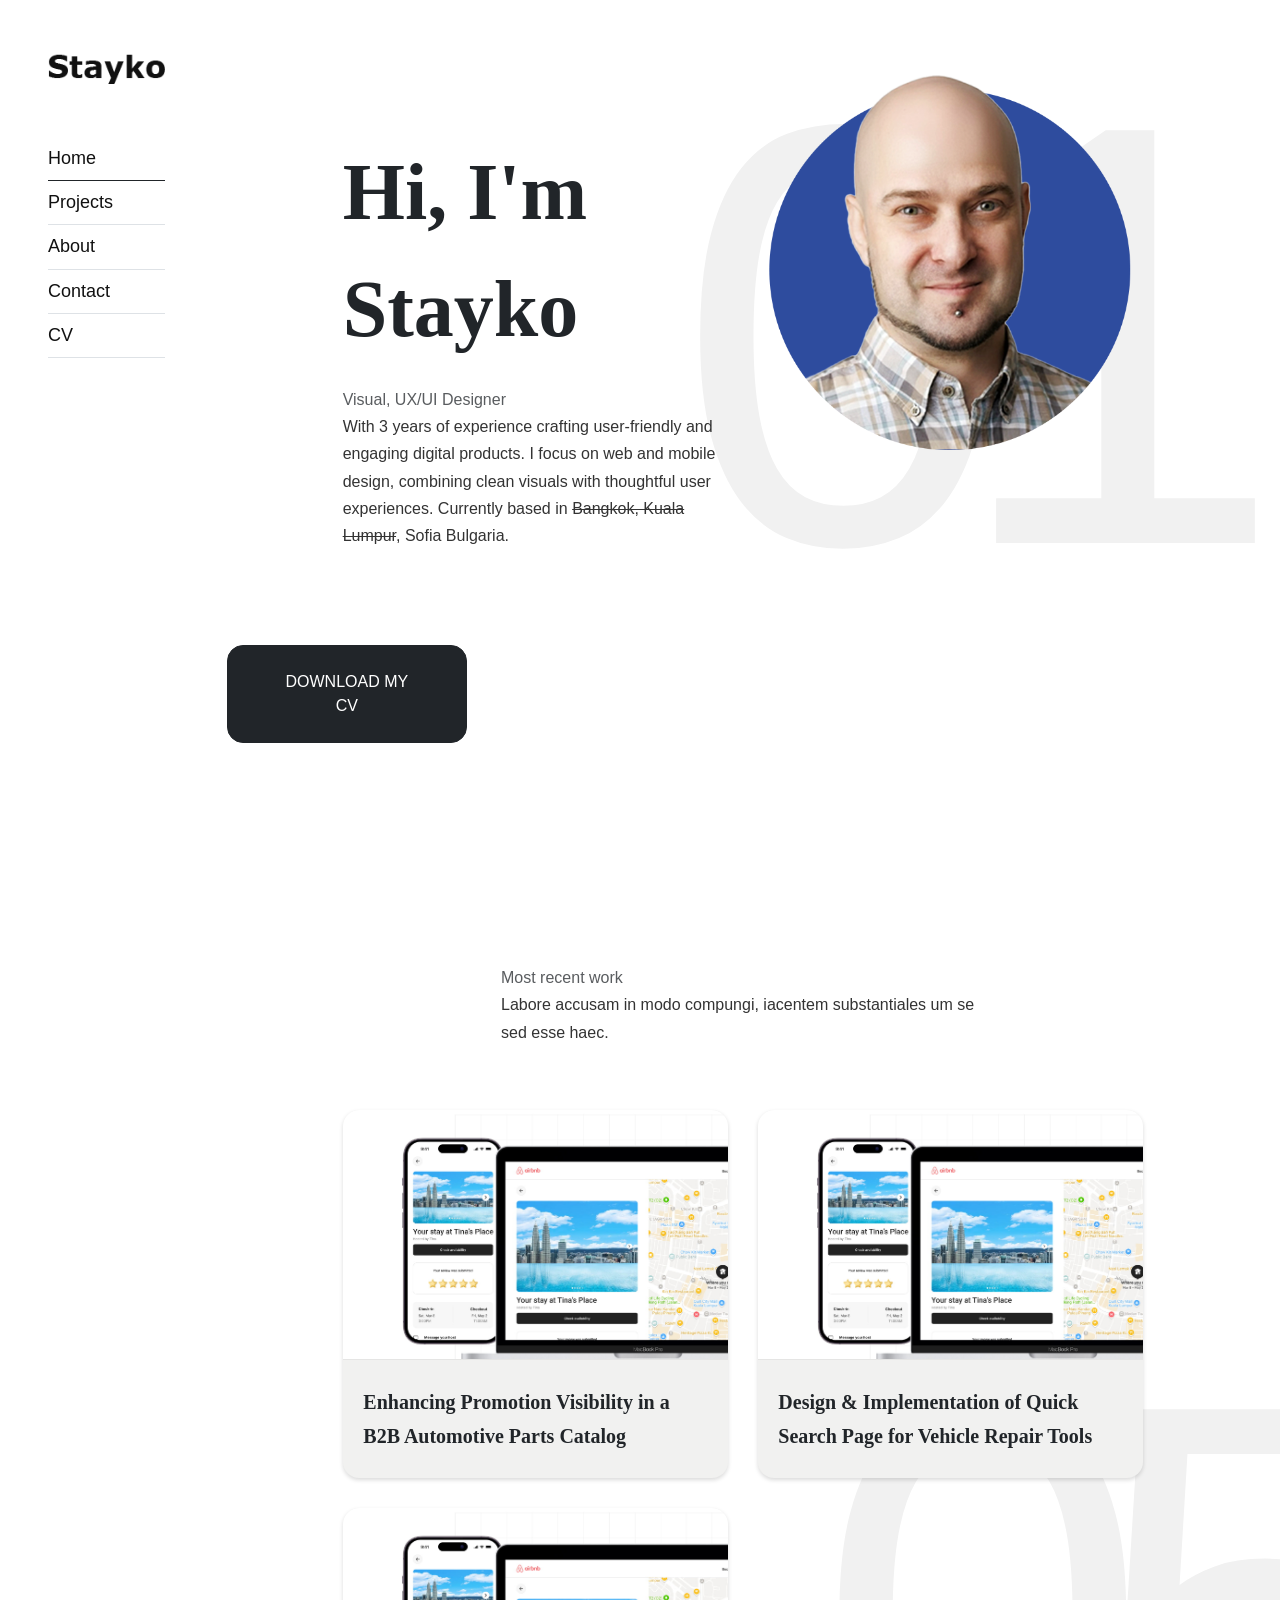
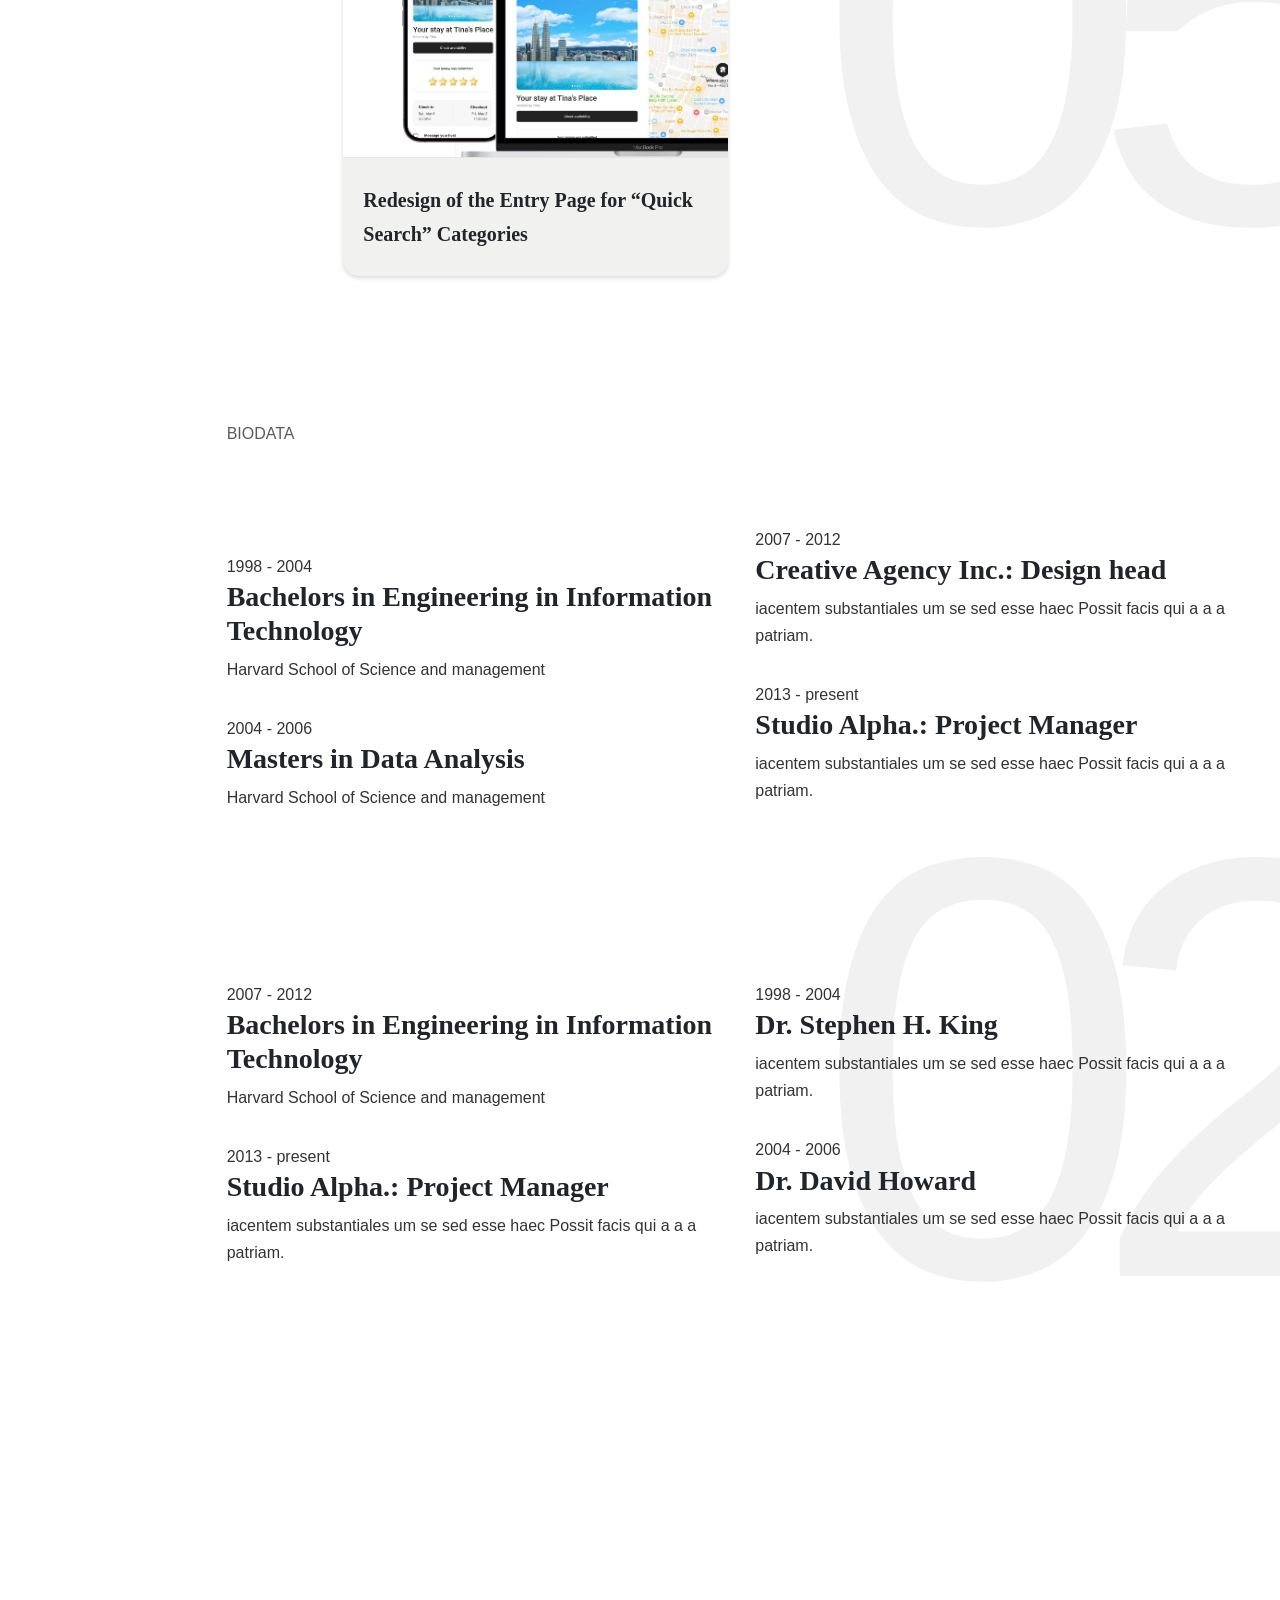
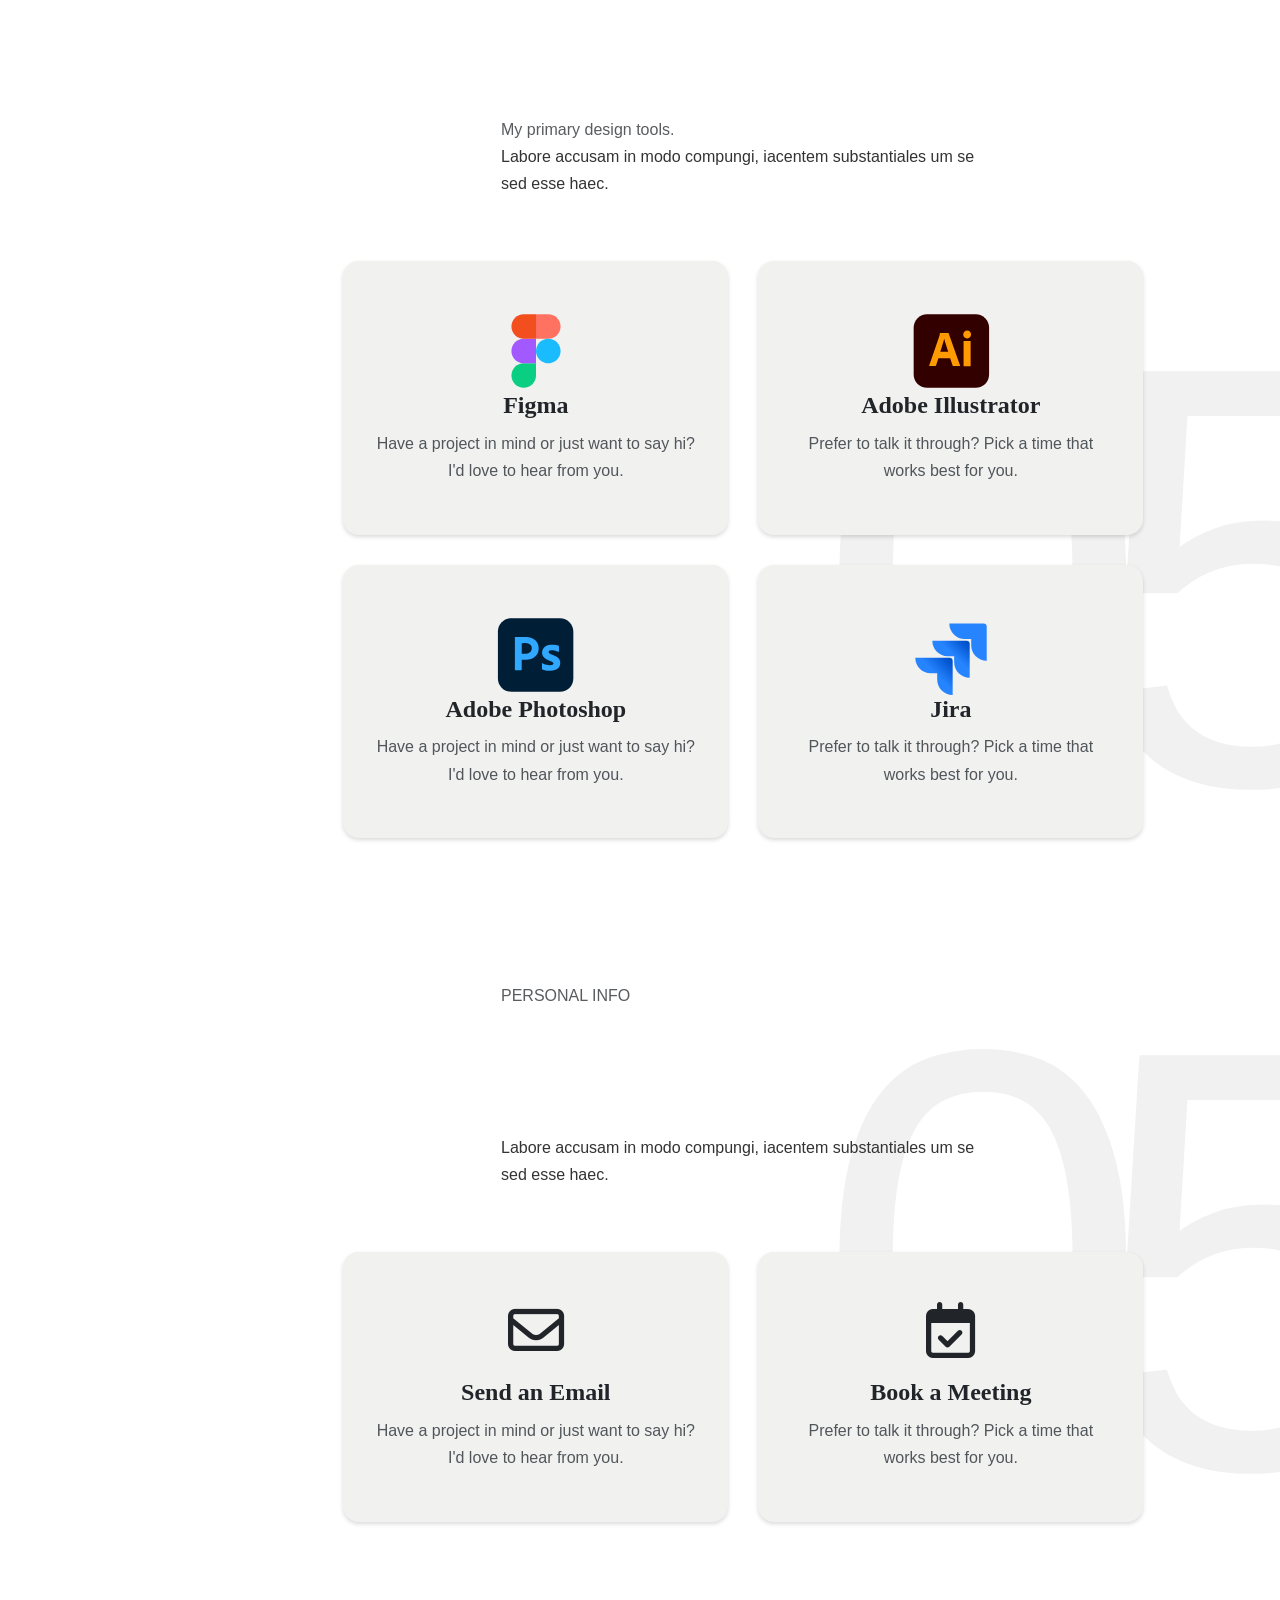
==== index.html @ 6a83f021 "Add files via upload" ====
<!DOCTYPE html>
<html lang="en"><plasmo-csui id="plasmo-inspector"><template shadowrootmode="open"><style>@import "https://fonts.googleapis.com/css2?family=Inter:wght@300;400;500&display=swap";@import "https://fonts.googleapis.com/css2?family=Roboto:wght@300;400;500&display=swap";@import "https://fonts.googleapis.com/css2?family=Inter:wght@100..900&family=Roboto+Mono:ital,wght@0,100..700;1,100..700&display=swap";*,:before,:after,::backdrop{--tw-border-spacing-x:0;--tw-border-spacing-y:0;--tw-translate-x:0;--tw-translate-y:0;--tw-rotate:0;--tw-skew-x:0;--tw-skew-y:0;--tw-scale-x:1;--tw-scale-y:1;--tw-pan-x: ;--tw-pan-y: ;--tw-pinch-zoom: ;--tw-scroll-snap-strictness:proximity;--tw-gradient-from-position: ;--tw-gradient-via-position: ;--tw-gradient-to-position: ;--tw-ordinal: ;--tw-slashed-zero: ;--tw-numeric-figure: ;--tw-numeric-spacing: ;--tw-numeric-fraction: ;--tw-ring-inset: ;--tw-ring-offset-width:0px;--tw-ring-offset-color:#fff;--tw-ring-color:#3b82f680;--tw-ring-offset-shadow:0 0 #0000;--tw-ring-shadow:0 0 #0000;--tw-shadow:0 0 #0000;--tw-shadow-colored:0 0 #0000;--tw-blur: ;--tw-brightness: ;--tw-contrast: ;--tw-grayscale: ;--tw-hue-rotate: ;--tw-invert: ;--tw-saturate: ;--tw-sepia: ;--tw-drop-shadow: ;--tw-backdrop-blur: ;--tw-backdrop-brightness: ;--tw-backdrop-contrast: ;--tw-backdrop-grayscale: ;--tw-backdrop-hue-rotate: ;--tw-backdrop-invert: ;--tw-backdrop-opacity: ;--tw-backdrop-saturate: ;--tw-backdrop-sepia: ;--tw-contain-size: ;--tw-contain-layout: ;--tw-contain-paint: ;--tw-contain-style: }*,:before,:after{box-sizing:border-box;border:0 solid #e5e7eb}:before,:after{--tw-content:""}html,:host{-webkit-text-size-adjust:100%;tab-size:4;font-feature-settings:normal;font-variation-settings:normal;-webkit-tap-highlight-color:transparent;font-family:ui-sans-serif,system-ui,sans-serif,Apple Color Emoji,Segoe UI Emoji,Segoe UI Symbol,Noto Color Emoji;line-height:1.5}body{line-height:inherit;margin:0}hr{height:0;color:inherit;border-top-width:1px}abbr:where([title]){text-decoration:underline dotted}h1,h2,h3,h4,h5,h6{font-size:inherit;font-weight:inherit}a{color:inherit;text-decoration:inherit}b,strong{font-weight:bolder}code,kbd,samp,pre{font-feature-settings:normal;font-variation-settings:normal;font-family:ui-monospace,SFMono-Regular,Menlo,Monaco,Consolas,Liberation Mono,Courier New,monospace;font-size:1em}small{font-size:80%}sub,sup{vertical-align:baseline;font-size:75%;line-height:0;position:relative}sub{bottom:-.25em}sup{top:-.5em}table{text-indent:0;border-color:inherit;border-collapse:collapse}button,input,optgroup,select,textarea{font-feature-settings:inherit;font-variation-settings:inherit;font-family:inherit;font-size:100%;font-weight:inherit;line-height:inherit;letter-spacing:inherit;color:inherit;margin:0;padding:0}button,select{text-transform:none}button,input:where([type=button]),input:where([type=reset]),input:where([type=submit]){-webkit-appearance:button;background-color:#0000;background-image:none}:-moz-focusring{outline:auto}:-moz-ui-invalid{box-shadow:none}progress{vertical-align:baseline}::-webkit-inner-spin-button{height:auto}::-webkit-outer-spin-button{height:auto}[type=search]{-webkit-appearance:textfield;outline-offset:-2px}::-webkit-search-decoration{-webkit-appearance:none}::-webkit-file-upload-button{-webkit-appearance:button;font:inherit}summary{display:list-item}blockquote,dl,dd,h1,h2,h3,h4,h5,h6,hr,figure,p,pre{margin:0}fieldset{margin:0;padding:0}legend{padding:0}ol,ul,menu{margin:0;padding:0;list-style:none}dialog{padding:0}textarea{resize:vertical}input::-moz-placeholder{opacity:1;color:#9ca3af}textarea::-moz-placeholder{opacity:1;color:#9ca3af}input::placeholder,textarea::placeholder{opacity:1;color:#9ca3af}button,[role=button]{cursor:pointer}:disabled{cursor:default}img,svg,video,canvas,audio,iframe,embed,object{vertical-align:middle;display:block}img,video{max-width:100%;height:auto}[hidden]:where(:not([hidden=until-found])){display:none}.\!container{width:100%!important}.container{width:100%}@media (width>=640px){.\!container{max-width:640px!important}.container{max-width:640px}}@media (width>=768px){.\!container{max-width:768px!important}.container{max-width:768px}}@media (width>=1024px){.\!container{max-width:1024px!important}.container{max-width:1024px}}@media (width>=1280px){.\!container{max-width:1280px!important}.container{max-width:1280px}}@media (width>=1536px){.\!container{max-width:1536px!important}.container{max-width:1536px}}.sr-only{clip:rect(0,0,0,0);white-space:nowrap;border-width:0;width:1px;height:1px;margin:-1px;padding:0;position:absolute;overflow:hidden}.pointer-events-none{pointer-events:none}.visible{visibility:visible}.collapse{visibility:collapse}.static{position:static}.fixed{position:fixed}.absolute{position:absolute}.relative{position:relative}.inset-0{inset:0}.-left-5{left:-1.25rem}.-right-3{right:-.75rem}.-top-16{top:-4rem}.-top-5{top:-1.25rem}.-top-6{top:-1.5rem}.-top-8{top:-2rem}.-top-9{top:-2.25rem}.bottom-0{bottom:0}.left-0{left:0}.left-1\/2{left:50%}.left-12{left:3rem}.left-\[32px\]{left:32px}.right-0{right:0}.right-4{right:1rem}.right-\[15px\]{right:15px}.right-\[21px\]{right:21px}.right-\[39px\]{right:39px}.top-0{top:0}.top-0\.5{top:.125rem}.top-4{top:1rem}.top-40{top:10rem}.top-8{top:2rem}.top-\[120px\]{top:120px}.top-\[127px\]{top:127px}.top-\[13px\]{top:13px}.top-\[23px\]{top:23px}.top-\[250px\]{top:250px}.top-\[47px\]{top:47px}.top-auto{top:auto}.z-0{z-index:0}.z-10{z-index:10}.z-20{z-index:20}.z-50{z-index:50}.z-\[1000\]{z-index:1000}.z-\[999999\]{z-index:999999}.col-span-2{grid-column:span 2/span 2}.m-0{margin:0}.m-1{margin:.25rem}.m-2{margin:.5rem}.m-3{margin:.75rem}.m-4{margin:1rem}.m-auto{margin:auto}.-mx-4{margin-left:-1rem;margin-right:-1rem}.mx-0{margin-left:0;margin-right:0}.mx-4{margin-left:1rem;margin-right:1rem}.mx-auto{margin-left:auto;margin-right:auto}.my-0{margin-top:0;margin-bottom:0}.my-1{margin-top:.25rem;margin-bottom:.25rem}.my-10{margin-top:2.5rem;margin-bottom:2.5rem}.my-12{margin-top:3rem;margin-bottom:3rem}.my-16{margin-top:4rem;margin-bottom:4rem}.my-2{margin-top:.5rem;margin-bottom:.5rem}.my-2\.5{margin-top:.625rem;margin-bottom:.625rem}.my-3{margin-top:.75rem;margin-bottom:.75rem}.my-4{margin-top:1rem;margin-bottom:1rem}.my-5{margin-top:1.25rem;margin-bottom:1.25rem}.my-6{margin-top:1.5rem;margin-bottom:1.5rem}.my-8{margin-top:2rem;margin-bottom:2rem}.-mb-2{margin-bottom:-.5rem}.mb-0{margin-bottom:0}.mb-1{margin-bottom:.25rem}.mb-10{margin-bottom:2.5rem}.mb-12{margin-bottom:3rem}.mb-16{margin-bottom:4rem}.mb-2{margin-bottom:.5rem}.mb-3{margin-bottom:.75rem}.mb-4{margin-bottom:1rem}.mb-5{margin-bottom:1.25rem}.mb-6{margin-bottom:1.5rem}.mb-8{margin-bottom:2rem}.ml-1{margin-left:.25rem}.ml-2{margin-left:.5rem}.ml-3{margin-left:.75rem}.ml-4{margin-left:1rem}.ml-5{margin-left:1.25rem}.ml-\[-1rem\]{margin-left:-1rem}.ml-auto{margin-left:auto}.mr-0{margin-right:0}.mr-1{margin-right:.25rem}.mr-2{margin-right:.5rem}.mr-3{margin-right:.75rem}.mr-4{margin-right:1rem}.mr-\[-1rem\]{margin-right:-1rem}.ms-3{margin-inline-start:.75rem}.mt-0{margin-top:0}.mt-1{margin-top:.25rem}.mt-10{margin-top:2.5rem}.mt-12{margin-top:3rem}.mt-16{margin-top:4rem}.mt-2{margin-top:.5rem}.mt-3{margin-top:.75rem}.mt-4{margin-top:1rem}.mt-5{margin-top:1.25rem}.mt-6{margin-top:1.5rem}.mt-8{margin-top:2rem}.mt-\[-1rem\]{margin-top:-1rem}.block{display:block}.inline-block{display:inline-block}.inline{display:inline}.flex{display:flex}.inline-flex{display:inline-flex}.grid{display:grid}.contents{display:contents}.hidden{display:none}.aspect-square{aspect-ratio:1}.h-10{height:2.5rem}.h-14{height:3.5rem}.h-16{height:4rem}.h-2{height:.5rem}.h-3{height:.75rem}.h-4{height:1rem}.h-5{height:1.25rem}.h-6{height:1.5rem}.h-8{height:2rem}.h-9{height:2.25rem}.h-\[140px\]{height:140px}.h-\[14px\]{height:14px}.h-\[152px\]{height:152px}.h-\[1px\]{height:1px}.h-\[24px\]{height:24px}.h-\[251px\]{height:251px}.h-\[252px\]{height:252px}.h-\[280px\]{height:280px}.h-\[32px\]{height:32px}.h-\[360px\]{height:360px}.h-\[36px\]{height:36px}.h-\[643px\]{height:643px}.h-\[650px\]{height:650px}.h-\[6px\]{height:6px}.h-\[80\%\]{height:80%}.h-\[88px\]{height:88px}.h-auto{height:auto}.h-full{height:100%}.h-screen{height:100vh}.max-h-\[400px\]{max-height:400px}.max-h-\[594px\]{max-height:594px}.max-h-\[643px\]{max-height:643px}.max-h-\[644px\]{max-height:644px}.max-h-\[648px\]{max-height:648px}.max-h-\[794px\]{max-height:794px}.max-h-\[80vh\]{max-height:80vh}.max-h-\[813px\]{max-height:813px}.max-h-fit{max-height:fit-content}.max-h-full{max-height:100%}.min-h-0{min-height:0}.min-h-\[50px\]{min-height:50px}.w-1\/2{width:50%}.w-10{width:2.5rem}.w-11\/12{width:91.6667%}.w-12{width:3rem}.w-14{width:3.5rem}.w-16{width:4rem}.w-3{width:.75rem}.w-4{width:1rem}.w-5{width:1.25rem}.w-6{width:1.5rem}.w-8{width:2rem}.w-\[106px\]{width:106px}.w-\[108px\]{width:108px}.w-\[116px\]{width:116px}.w-\[120px\]{width:120px}.w-\[130px\]{width:130px}.w-\[140px\]{width:140px}.w-\[147px\]{width:147px}.w-\[167px\]{width:167px}.w-\[168px\]{width:168px}.w-\[177px\]{width:177px}.w-\[180px\]{width:180px}.w-\[195px\]{width:195px}.w-\[222px\]{width:222px}.w-\[296px\]{width:296px}.w-\[30px\]{width:30px}.w-\[328px\]{width:328px}.w-\[360px\]{width:360px}.w-\[48\%\]{width:48%}.w-\[50\%\]{width:50%}.w-\[60px\]{width:60px}.w-\[6px\]{width:6px}.w-\[78px\]{width:78px}.w-\[90\%\]{width:90%}.w-\[97px\]{width:97px}.w-\[98px\]{width:98px}.w-\[calc\(100\%-19px\)\]{width:calc(100% - 19px)}.w-auto{width:auto}.w-fit{width:fit-content}.w-full{width:100%}.w-min{width:min-content}.min-w-48{min-width:12rem}.min-w-5{min-width:1.25rem}.min-w-\[138px\]{min-width:138px}.min-w-\[160px\]{min-width:160px}.max-w-\[150px\]{max-width:150px}.max-w-\[220px\]{max-width:220px}.max-w-\[290px\]{max-width:290px}.max-w-\[450px\]{max-width:450px}.max-w-\[500px\]{max-width:500px}.max-w-lg{max-width:32rem}.max-w-md{max-width:28rem}.max-w-xl{max-width:36rem}.flex-1{flex:1}.flex-shrink-0,.shrink-0{flex-shrink:0}.flex-grow{flex-grow:1}.-translate-x-1\/2{--tw-translate-x:-50%;transform:translate(var(--tw-translate-x),var(--tw-translate-y))rotate(var(--tw-rotate))skewX(var(--tw-skew-x))skewY(var(--tw-skew-y))scaleX(var(--tw-scale-x))scaleY(var(--tw-scale-y))}.-translate-y-16{--tw-translate-y:-4rem;transform:translate(var(--tw-translate-x),var(--tw-translate-y))rotate(var(--tw-rotate))skewX(var(--tw-skew-x))skewY(var(--tw-skew-y))scaleX(var(--tw-scale-x))scaleY(var(--tw-scale-y))}.-translate-y-2{--tw-translate-y:-.5rem;transform:translate(var(--tw-translate-x),var(--tw-translate-y))rotate(var(--tw-rotate))skewX(var(--tw-skew-x))skewY(var(--tw-skew-y))scaleX(var(--tw-scale-x))scaleY(var(--tw-scale-y))}.-translate-y-6{--tw-translate-y:-1.5rem;transform:translate(var(--tw-translate-x),var(--tw-translate-y))rotate(var(--tw-rotate))skewX(var(--tw-skew-x))skewY(var(--tw-skew-y))scaleX(var(--tw-scale-x))scaleY(var(--tw-scale-y))}.translate-x-0{--tw-translate-x:0px;transform:translate(var(--tw-translate-x),var(--tw-translate-y))rotate(var(--tw-rotate))skewX(var(--tw-skew-x))skewY(var(--tw-skew-y))scaleX(var(--tw-scale-x))scaleY(var(--tw-scale-y))}.translate-x-0\.5{--tw-translate-x:.125rem;transform:translate(var(--tw-translate-x),var(--tw-translate-y))rotate(var(--tw-rotate))skewX(var(--tw-skew-x))skewY(var(--tw-skew-y))scaleX(var(--tw-scale-x))scaleY(var(--tw-scale-y))}.translate-x-3{--tw-translate-x:.75rem;transform:translate(var(--tw-translate-x),var(--tw-translate-y))rotate(var(--tw-rotate))skewX(var(--tw-skew-x))skewY(var(--tw-skew-y))scaleX(var(--tw-scale-x))scaleY(var(--tw-scale-y))}.translate-x-8{--tw-translate-x:2rem;transform:translate(var(--tw-translate-x),var(--tw-translate-y))rotate(var(--tw-rotate))skewX(var(--tw-skew-x))skewY(var(--tw-skew-y))scaleX(var(--tw-scale-x))scaleY(var(--tw-scale-y))}.translate-x-\[0\.6rem\]{--tw-translate-x:.6rem;transform:translate(var(--tw-translate-x),var(--tw-translate-y))rotate(var(--tw-rotate))skewX(var(--tw-skew-x))skewY(var(--tw-skew-y))scaleX(var(--tw-scale-x))scaleY(var(--tw-scale-y))}.translate-y-2{--tw-translate-y:.5rem;transform:translate(var(--tw-translate-x),var(--tw-translate-y))rotate(var(--tw-rotate))skewX(var(--tw-skew-x))skewY(var(--tw-skew-y))scaleX(var(--tw-scale-x))scaleY(var(--tw-scale-y))}.translate-y-\[23px\]{--tw-translate-y:23px;transform:translate(var(--tw-translate-x),var(--tw-translate-y))rotate(var(--tw-rotate))skewX(var(--tw-skew-x))skewY(var(--tw-skew-y))scaleX(var(--tw-scale-x))scaleY(var(--tw-scale-y))}.rotate-180{--tw-rotate:180deg;transform:translate(var(--tw-translate-x),var(--tw-translate-y))rotate(var(--tw-rotate))skewX(var(--tw-skew-x))skewY(var(--tw-skew-y))scaleX(var(--tw-scale-x))scaleY(var(--tw-scale-y))}.scale-100{--tw-scale-x:1;--tw-scale-y:1;transform:translate(var(--tw-translate-x),var(--tw-translate-y))rotate(var(--tw-rotate))skewX(var(--tw-skew-x))skewY(var(--tw-skew-y))scaleX(var(--tw-scale-x))scaleY(var(--tw-scale-y))}.scale-95{--tw-scale-x:.95;--tw-scale-y:.95;transform:translate(var(--tw-translate-x),var(--tw-translate-y))rotate(var(--tw-rotate))skewX(var(--tw-skew-x))skewY(var(--tw-skew-y))scaleX(var(--tw-scale-x))scaleY(var(--tw-scale-y))}.transform{transform:translate(var(--tw-translate-x),var(--tw-translate-y))rotate(var(--tw-rotate))skewX(var(--tw-skew-x))skewY(var(--tw-skew-y))scaleX(var(--tw-scale-x))scaleY(var(--tw-scale-y))}@keyframes pulse{50%{opacity:.5}}.animate-pulse-slow{animation:3s cubic-bezier(.4,0,.6,1) infinite pulse}.cursor-default{cursor:default}.cursor-grab{cursor:grab}.cursor-grabbing{cursor:grabbing}.cursor-not-allowed{cursor:not-allowed}.cursor-pointer{cursor:pointer}.select-none{user-select:none}.resize{resize:both}.list-none{list-style-type:none}.grid-cols-3{grid-template-columns:repeat(3,minmax(0,1fr))}.flex-row{flex-direction:row}.flex-col{flex-direction:column}.flex-wrap{flex-wrap:wrap}.flex-nowrap{flex-wrap:nowrap}.items-start{align-items:flex-start}.items-end{align-items:flex-end}.items-center{align-items:center}.items-baseline{align-items:baseline}.justify-start{justify-content:flex-start}.justify-end{justify-content:flex-end}.justify-center{justify-content:center}.justify-between{justify-content:space-between}.justify-around{justify-content:space-around}.gap-0{gap:0}.gap-1{gap:.25rem}.gap-2{gap:.5rem}.gap-3{gap:.75rem}.gap-4{gap:1rem}.gap-\[10px\]{gap:10px}.gap-x-1{-moz-column-gap:.25rem;column-gap:.25rem}.gap-x-2{-moz-column-gap:.5rem;column-gap:.5rem}.gap-x-3{-moz-column-gap:.75rem;column-gap:.75rem}.gap-y-2{row-gap:.5rem}.gap-y-3{row-gap:.75rem}.gap-y-4{row-gap:1rem}.gap-y-5{row-gap:1.25rem}.space-x-1>:not([hidden])~:not([hidden]){--tw-space-x-reverse:0;margin-right:calc(.25rem*var(--tw-space-x-reverse));margin-left:calc(.25rem*calc(1 - var(--tw-space-x-reverse)))}.space-y-1>:not([hidden])~:not([hidden]){--tw-space-y-reverse:0;margin-top:calc(.25rem*calc(1 - var(--tw-space-y-reverse)));margin-bottom:calc(.25rem*var(--tw-space-y-reverse))}.space-y-2>:not([hidden])~:not([hidden]){--tw-space-y-reverse:0;margin-top:calc(.5rem*calc(1 - var(--tw-space-y-reverse)));margin-bottom:calc(.5rem*var(--tw-space-y-reverse))}.space-y-3>:not([hidden])~:not([hidden]){--tw-space-y-reverse:0;margin-top:calc(.75rem*calc(1 - var(--tw-space-y-reverse)));margin-bottom:calc(.75rem*var(--tw-space-y-reverse))}.space-y-4>:not([hidden])~:not([hidden]){--tw-space-y-reverse:0;margin-top:calc(1rem*calc(1 - var(--tw-space-y-reverse)));margin-bottom:calc(1rem*var(--tw-space-y-reverse))}.divide-y>:not([hidden])~:not([hidden]){--tw-divide-y-reverse:0;border-top-width:calc(1px*calc(1 - var(--tw-divide-y-reverse)));border-bottom-width:calc(1px*var(--tw-divide-y-reverse))}.divide-gray-100>:not([hidden])~:not([hidden]){--tw-divide-opacity:1;border-color:rgb(243 244 246/var(--tw-divide-opacity,1))}.overflow-auto{overflow:auto}.overflow-hidden{overflow:hidden}.overflow-visible{overflow:visible}.overflow-x-auto{overflow-x:auto}.overflow-y-auto{overflow-y:auto}.overflow-x-hidden{overflow-x:hidden}.overflow-x-scroll{overflow-x:scroll}.overflow-y-scroll{overflow-y:scroll}.truncate{text-overflow:ellipsis;white-space:nowrap;overflow:hidden}.whitespace-normal{white-space:normal}.whitespace-nowrap{white-space:nowrap}.whitespace-pre-line{white-space:pre-line}.whitespace-pre-wrap{white-space:pre-wrap}.break-words{overflow-wrap:break-word}.rounded{border-radius:.25rem}.rounded-\[3px\]{border-radius:3px}.rounded-\[4px\]{border-radius:4px}.rounded-full{border-radius:9999px}.rounded-lg{border-radius:.5rem}.rounded-md{border-radius:.375rem}.rounded-sm{border-radius:.125rem}.rounded-xl{border-radius:.75rem}.rounded-b-lg{border-bottom-right-radius:.5rem;border-bottom-left-radius:.5rem}.rounded-b-xl{border-bottom-right-radius:.75rem;border-bottom-left-radius:.75rem}.rounded-t-lg{border-top-left-radius:.5rem;border-top-right-radius:.5rem}.rounded-t-xl{border-top-left-radius:.75rem;border-top-right-radius:.75rem}.border{border-width:1px}.border-y{border-top-width:1px;border-bottom-width:1px}.border-b{border-bottom-width:1px}.border-t{border-top-width:1px}.border-dashed{border-style:dashed}.border-none{border-style:none}.border-black\/10{border-color:#0000001a}.border-black\/15{border-color:#00000026}.border-black\/20{border-color:#0003}.border-black\/25{border-color:#00000040}.border-black\/8{border-color:#00000014}.border-black\/\[0\.16\]{border-color:#00000029}.border-gray-200{--tw-border-opacity:1;border-color:rgb(229 231 235/var(--tw-border-opacity,1))}.border-gray-300{--tw-border-opacity:1;border-color:rgb(209 213 219/var(--tw-border-opacity,1))}.border-gray-700{--tw-border-opacity:1;border-color:rgb(55 65 81/var(--tw-border-opacity,1))}.border-peeper-purple{--tw-border-opacity:1;border-color:rgb(93 45 230/var(--tw-border-opacity,1))}.border-red-200{--tw-border-opacity:1;border-color:rgb(254 202 202/var(--tw-border-opacity,1))}.border-surface-gray{--tw-border-opacity:1;border-color:rgb(245 245 245/var(--tw-border-opacity,1))}.border-white{--tw-border-opacity:1;border-color:rgb(255 255 255/var(--tw-border-opacity,1))}.border-white\/10{border-color:#ffffff1a}.border-white\/15{border-color:#ffffff26}.border-white\/20{border-color:#fff3}.border-white\/25{border-color:#ffffff40}.border-white\/8{border-color:#ffffff14}.border-t-gray-200{--tw-border-opacity:1;border-top-color:rgb(229 231 235/var(--tw-border-opacity,1))}.border-t-white\/15{border-top-color:#ffffff26}.bg-\[\#05381A\]{--tw-bg-opacity:1;background-color:rgb(5 56 26/var(--tw-bg-opacity,1))}.bg-\[\#580808\]{--tw-bg-opacity:1;background-color:rgb(88 8 8/var(--tw-bg-opacity,1))}.bg-\[\#C5F1D8\]{--tw-bg-opacity:1;background-color:rgb(197 241 216/var(--tw-bg-opacity,1))}.bg-\[\#C7C7C7\]{--tw-bg-opacity:1;background-color:rgb(199 199 199/var(--tw-bg-opacity,1))}.bg-\[\#EBEBEB\]{--tw-bg-opacity:1;background-color:rgb(235 235 235/var(--tw-bg-opacity,1))}.bg-\[\#FCDEDE\]{--tw-bg-opacity:1;background-color:rgb(252 222 222/var(--tw-bg-opacity,1))}.bg-active-tab{background-color:#5d2de614}.bg-active-tab-hover{background-color:#5d2de629}.bg-black{--tw-bg-opacity:1;background-color:rgb(0 0 0/var(--tw-bg-opacity,1))}.bg-black\/10{background-color:#0000001a}.bg-black\/25{background-color:#00000040}.bg-black\/30{background-color:#0000004d}.bg-black\/40{background-color:#0006}.bg-black\/5{background-color:#0000000d}.bg-black\/60{background-color:#0009}.bg-black\/8{background-color:#00000014}.bg-blue-500{--tw-bg-opacity:1;background-color:rgb(59 130 246/var(--tw-bg-opacity,1))}.bg-gray-100{--tw-bg-opacity:1;background-color:rgb(243 244 246/var(--tw-bg-opacity,1))}.bg-gray-200{--tw-bg-opacity:1;background-color:rgb(229 231 235/var(--tw-bg-opacity,1))}.bg-gray-300{--tw-bg-opacity:1;background-color:rgb(209 213 219/var(--tw-bg-opacity,1))}.bg-peeper-dark-gray{--tw-bg-opacity:1;background-color:rgb(38 38 38/var(--tw-bg-opacity,1))}.bg-peeper-dark-pink\/15{background-color:#fb3aa226}.bg-peeper-dark-pink\/25{background-color:#fb3aa240}.bg-peeper-gray{--tw-bg-opacity:1;background-color:rgb(102 102 102/var(--tw-bg-opacity,1))}.bg-peeper-green{--tw-bg-opacity:1;background-color:rgb(5 56 26/var(--tw-bg-opacity,1))}.bg-peeper-light-green{--tw-bg-opacity:1;background-color:rgb(211 248 225/var(--tw-bg-opacity,1))}.bg-peeper-pink-accent{--tw-bg-opacity:1;background-color:rgb(255 235 246/var(--tw-bg-opacity,1))}.bg-peeper-purple{--tw-bg-opacity:1;background-color:rgb(93 45 230/var(--tw-bg-opacity,1))}.bg-peeper-purple\/15{background-color:#5d2de626}.bg-peeper-purple\/35{background-color:#5d2de659}.bg-peeper-purple\/50{background-color:#5d2de680}.bg-peeper-purple\/8{background-color:#5d2de614}.bg-peeper-white-hover{--tw-bg-opacity:1;background-color:rgb(245 245 245/var(--tw-bg-opacity,1))}.bg-primary{--tw-bg-opacity:1;background-color:rgb(14 14 14/var(--tw-bg-opacity,1))}.bg-red-50{--tw-bg-opacity:1;background-color:rgb(254 242 242/var(--tw-bg-opacity,1))}.bg-secondary{--tw-bg-opacity:1;background-color:rgb(38 38 38/var(--tw-bg-opacity,1))}.bg-surface-gray{--tw-bg-opacity:1;background-color:rgb(245 245 245/var(--tw-bg-opacity,1))}.bg-transparent{background-color:#0000}.bg-white{--tw-bg-opacity:1;background-color:rgb(255 255 255/var(--tw-bg-opacity,1))}.bg-white\/10{background-color:#ffffff1a}.bg-white\/15{background-color:#ffffff26}.bg-white\/5{background-color:#ffffff0d}.bg-white\/8{background-color:#ffffff14}.bg-opacity-80{--tw-bg-opacity:.8}.bg-gradient-to-b{background-image:linear-gradient(to bottom,var(--tw-gradient-stops))}.bg-gradient-to-t{background-image:linear-gradient(to top,var(--tw-gradient-stops))}.from-black\/0{--tw-gradient-from:#0000 var(--tw-gradient-from-position);--tw-gradient-to:#0000 var(--tw-gradient-to-position);--tw-gradient-stops:var(--tw-gradient-from),var(--tw-gradient-to)}.from-white\/0{--tw-gradient-from:#fff0 var(--tw-gradient-from-position);--tw-gradient-to:#fff0 var(--tw-gradient-to-position);--tw-gradient-stops:var(--tw-gradient-from),var(--tw-gradient-to)}.from-white\/80{--tw-gradient-from:#fffc var(--tw-gradient-from-position);--tw-gradient-to:#fff0 var(--tw-gradient-to-position);--tw-gradient-stops:var(--tw-gradient-from),var(--tw-gradient-to)}.via-white\/50{--tw-gradient-to:#fff0 var(--tw-gradient-to-position);--tw-gradient-stops:var(--tw-gradient-from),#ffffff80 var(--tw-gradient-via-position),var(--tw-gradient-to)}.via-white\/70{--tw-gradient-to:#fff0 var(--tw-gradient-to-position);--tw-gradient-stops:var(--tw-gradient-from),#ffffffb3 var(--tw-gradient-via-position),var(--tw-gradient-to)}.to-black\/60{--tw-gradient-to:#0009 var(--tw-gradient-to-position)}.to-white\/0{--tw-gradient-to:#fff0 var(--tw-gradient-to-position)}.to-white\/100{--tw-gradient-to:#fff var(--tw-gradient-to-position)}.fill-\[\#5D2DE6\]{fill:#5d2de6}.fill-\[\#999\]{fill:#999}.fill-\[\#9E81F0\]{fill:#9e81f0}.fill-\[\#C7C7C7\]{fill:#c7c7c7}.fill-inspector-props{fill:#999}.fill-peeper-dark-gray{fill:#262626}.stroke-peeper-gray{stroke:#666}.stroke-peeper-light-pink{stroke:#9e81f0}.stroke-peeper-purple{stroke:#5d2de6}.stroke-peeper-white-secondary{stroke:#c7c7c7}.object-contain{-o-object-fit:contain;object-fit:contain}.object-cover{-o-object-fit:cover;object-fit:cover}.p-0{padding:0}.p-1{padding:.25rem}.p-1\.5{padding:.375rem}.p-2{padding:.5rem}.p-3{padding:.75rem}.p-4{padding:1rem}.p-5{padding:1.25rem}.p-6{padding:1.5rem}.p-\[12px\]{padding:12px}.px-0{padding-left:0;padding-right:0}.px-1{padding-left:.25rem;padding-right:.25rem}.px-2{padding-left:.5rem;padding-right:.5rem}.px-3{padding-left:.75rem;padding-right:.75rem}.px-4{padding-left:1rem;padding-right:1rem}.px-6{padding-left:1.5rem;padding-right:1.5rem}.px-\[10px\]{padding-left:10px;padding-right:10px}.py-0{padding-top:0;padding-bottom:0}.py-1{padding-top:.25rem;padding-bottom:.25rem}.py-2{padding-top:.5rem;padding-bottom:.5rem}.py-3{padding-top:.75rem;padding-bottom:.75rem}.py-4{padding-top:1rem;padding-bottom:1rem}.py-5{padding-top:1.25rem;padding-bottom:1.25rem}.py-8{padding-top:2rem;padding-bottom:2rem}.py-\[2px\]{padding-top:2px;padding-bottom:2px}.pb-1{padding-bottom:.25rem}.pb-4{padding-bottom:1rem}.pb-6{padding-bottom:1.5rem}.pl-1{padding-left:.25rem}.pl-3{padding-left:.75rem}.pr-2{padding-right:.5rem}.pt-1{padding-top:.25rem}.pt-2{padding-top:.5rem}.pt-4{padding-top:1rem}.text-left{text-align:left}.text-center{text-align:center}.font-mono{font-family:ui-monospace,SFMono-Regular,Menlo,Monaco,Consolas,Liberation Mono,Courier New,monospace}.font-roboto{font-family:Roboto,sans-serif,Roboto Mono}.font-roboto-mono{font-family:Roboto Mono}.text-2xl{font-size:1.5rem;line-height:2rem}.text-\[10px\]{font-size:10px}.text-\[12px\]{font-size:12px}.text-\[14px\]{font-size:14px}.text-base{font-size:1rem;line-height:1.5rem}.text-lg{font-size:1.125rem;line-height:1.75rem}.text-sm{font-size:.875rem;line-height:1.25rem}.text-xl{font-size:1.25rem;line-height:1.75rem}.text-xs{font-size:.75rem;line-height:1rem}.font-\[500\]{font-weight:500}.font-bold{font-weight:700}.font-light{font-weight:300}.font-medium{font-weight:500}.font-normal{font-weight:400}.font-semibold{font-weight:600}.uppercase{text-transform:uppercase}.\!capitalize{text-transform:capitalize!important}.capitalize{text-transform:capitalize}.normal-case{text-transform:none}.leading-120{line-height:120%}.leading-130{line-height:130%}.leading-140{line-height:140%}.leading-6{line-height:1.5rem}.leading-none{line-height:1}.leading-paragraph{line-height:140%}.tracking-14{letter-spacing:-.14px}.tracking-16{letter-spacing:-.16px}.tracking-2{letter-spacing:-.2px}.tracking-24{letter-spacing:-.24px}.tracking-4{letter-spacing:-.4px}.tracking-wide{letter-spacing:.025em}.tracking-wider{letter-spacing:.05em}.text-\[\#0E0E0E\]{--tw-text-opacity:1;color:rgb(14 14 14/var(--tw-text-opacity,1))}.text-\[\#580808\]{--tw-text-opacity:1;color:rgb(88 8 8/var(--tw-text-opacity,1))}.text-\[\#C5F1D8\]{--tw-text-opacity:1;color:rgb(197 241 216/var(--tw-text-opacity,1))}.text-\[\#F7CECE\]{--tw-text-opacity:1;color:rgb(247 206 206/var(--tw-text-opacity,1))}.text-black{--tw-text-opacity:1;color:rgb(0 0 0/var(--tw-text-opacity,1))}.text-blue-500{--tw-text-opacity:1;color:rgb(59 130 246/var(--tw-text-opacity,1))}.text-blue-600{--tw-text-opacity:1;color:rgb(37 99 235/var(--tw-text-opacity,1))}.text-gray-200{--tw-text-opacity:1;color:rgb(229 231 235/var(--tw-text-opacity,1))}.text-gray-400{--tw-text-opacity:1;color:rgb(156 163 175/var(--tw-text-opacity,1))}.text-gray-500{--tw-text-opacity:1;color:rgb(107 114 128/var(--tw-text-opacity,1))}.text-gray-600{--tw-text-opacity:1;color:rgb(75 85 99/var(--tw-text-opacity,1))}.text-gray-700{--tw-text-opacity:1;color:rgb(55 65 81/var(--tw-text-opacity,1))}.text-gray-800{--tw-text-opacity:1;color:rgb(31 41 55/var(--tw-text-opacity,1))}.text-gray-900{--tw-text-opacity:1;color:rgb(17 24 39/var(--tw-text-opacity,1))}.text-inspector-props{--tw-text-opacity:1;color:rgb(153 153 153/var(--tw-text-opacity,1))}.text-orange-600{--tw-text-opacity:1;color:rgb(234 88 12/var(--tw-text-opacity,1))}.text-peeper-dark-gray{--tw-text-opacity:1;color:rgb(38 38 38/var(--tw-text-opacity,1))}.text-peeper-gray{--tw-text-opacity:1;color:rgb(102 102 102/var(--tw-text-opacity,1))}.text-peeper-green{--tw-text-opacity:1;color:rgb(5 56 26/var(--tw-text-opacity,1))}.text-peeper-light-pink{--tw-text-opacity:1;color:rgb(158 129 240/var(--tw-text-opacity,1))}.text-peeper-pink{--tw-text-opacity:1;color:rgb(201 46 130/var(--tw-text-opacity,1))}.text-peeper-purple{--tw-text-opacity:1;color:rgb(93 45 230/var(--tw-text-opacity,1))}.text-peeper-white{--tw-text-opacity:1;color:rgb(222 222 222/var(--tw-text-opacity,1))}.text-peeper-white-secondary{--tw-text-opacity:1;color:rgb(199 199 199/var(--tw-text-opacity,1))}.text-primary{--tw-text-opacity:1;color:rgb(14 14 14/var(--tw-text-opacity,1))}.text-primary\/60{color:#0e0e0e99}.text-primary\/80{color:#0e0e0ecc}.text-red-600{--tw-text-opacity:1;color:rgb(220 38 38/var(--tw-text-opacity,1))}.text-red-800{--tw-text-opacity:1;color:rgb(153 27 27/var(--tw-text-opacity,1))}.text-secondary{--tw-text-opacity:1;color:rgb(38 38 38/var(--tw-text-opacity,1))}.text-white{--tw-text-opacity:1;color:rgb(255 255 255/var(--tw-text-opacity,1))}.text-white\/60{color:#fff9}.text-white\/80{color:#fffc}.text-white\/90{color:#ffffffe6}.opacity-0{opacity:0}.opacity-100{opacity:1}.opacity-30{opacity:.3}.opacity-50{opacity:.5}.opacity-60{opacity:.6}.\!shadow{--tw-shadow:0 1px 3px 0 #0000001a,0 1px 2px -1px #0000001a!important;--tw-shadow-colored:0 1px 3px 0 var(--tw-shadow-color),0 1px 2px -1px var(--tw-shadow-color)!important;box-shadow:var(--tw-ring-offset-shadow,0 0 #0000),var(--tw-ring-shadow,0 0 #0000),var(--tw-shadow)!important}.shadow{--tw-shadow:0 1px 3px 0 #0000001a,0 1px 2px -1px #0000001a;--tw-shadow-colored:0 1px 3px 0 var(--tw-shadow-color),0 1px 2px -1px var(--tw-shadow-color);box-shadow:var(--tw-ring-offset-shadow,0 0 #0000),var(--tw-ring-shadow,0 0 #0000),var(--tw-shadow)}.shadow-lg{--tw-shadow:0 10px 15px -3px #0000001a,0 4px 6px -4px #0000001a;--tw-shadow-colored:0 10px 15px -3px var(--tw-shadow-color),0 4px 6px -4px var(--tw-shadow-color);box-shadow:var(--tw-ring-offset-shadow,0 0 #0000),var(--tw-ring-shadow,0 0 #0000),var(--tw-shadow)}.shadow-md{--tw-shadow:0 4px 6px -1px #0000001a,0 2px 4px -2px #0000001a;--tw-shadow-colored:0 4px 6px -1px var(--tw-shadow-color),0 2px 4px -2px var(--tw-shadow-color);box-shadow:var(--tw-ring-offset-shadow,0 0 #0000),var(--tw-ring-shadow,0 0 #0000),var(--tw-shadow)}.shadow-sm{--tw-shadow:0 1px 2px 0 #0000000d;--tw-shadow-colored:0 1px 2px 0 var(--tw-shadow-color);box-shadow:var(--tw-ring-offset-shadow,0 0 #0000),var(--tw-ring-shadow,0 0 #0000),var(--tw-shadow)}.shadow-xl{--tw-shadow:0 20px 25px -5px #0000001a,0 8px 10px -6px #0000001a;--tw-shadow-colored:0 20px 25px -5px var(--tw-shadow-color),0 8px 10px -6px var(--tw-shadow-color);box-shadow:var(--tw-ring-offset-shadow,0 0 #0000),var(--tw-ring-shadow,0 0 #0000),var(--tw-shadow)}.shadow-white{--tw-shadow-color:#fff;--tw-shadow:var(--tw-shadow-colored)}.outline{outline-style:solid}.outline-2{outline-width:2px}.outline-offset-4{outline-offset:4px}.outline-blue-400{outline-color:#60a5fa}.ring{--tw-ring-offset-shadow:var(--tw-ring-inset)0 0 0 var(--tw-ring-offset-width)var(--tw-ring-offset-color);--tw-ring-shadow:var(--tw-ring-inset)0 0 0 calc(3px + var(--tw-ring-offset-width))var(--tw-ring-color);box-shadow:var(--tw-ring-offset-shadow),var(--tw-ring-shadow),var(--tw-shadow,0 0 #0000)}.ring-4{--tw-ring-offset-shadow:var(--tw-ring-inset)0 0 0 var(--tw-ring-offset-width)var(--tw-ring-offset-color);--tw-ring-shadow:var(--tw-ring-inset)0 0 0 calc(4px + var(--tw-ring-offset-width))var(--tw-ring-color);box-shadow:var(--tw-ring-offset-shadow),var(--tw-ring-shadow),var(--tw-shadow,0 0 #0000)}.ring-blue-400{--tw-ring-opacity:1;--tw-ring-color:rgb(96 165 250/var(--tw-ring-opacity,1))}.ring-offset-2{--tw-ring-offset-width:2px}.blur{--tw-blur:blur(8px);filter:var(--tw-blur)var(--tw-brightness)var(--tw-contrast)var(--tw-grayscale)var(--tw-hue-rotate)var(--tw-invert)var(--tw-saturate)var(--tw-sepia)var(--tw-drop-shadow)}.filter{filter:var(--tw-blur)var(--tw-brightness)var(--tw-contrast)var(--tw-grayscale)var(--tw-hue-rotate)var(--tw-invert)var(--tw-saturate)var(--tw-sepia)var(--tw-drop-shadow)}.backdrop-blur-sm{--tw-backdrop-blur:blur(4px);backdrop-filter:var(--tw-backdrop-blur)var(--tw-backdrop-brightness)var(--tw-backdrop-contrast)var(--tw-backdrop-grayscale)var(--tw-backdrop-hue-rotate)var(--tw-backdrop-invert)var(--tw-backdrop-opacity)var(--tw-backdrop-saturate)var(--tw-backdrop-sepia)}.transition{transition-property:color,background-color,border-color,text-decoration-color,fill,stroke,opacity,box-shadow,transform,filter,backdrop-filter;transition-duration:.15s;transition-timing-function:cubic-bezier(.4,0,.2,1)}.transition-all{transition-property:all;transition-duration:.15s;transition-timing-function:cubic-bezier(.4,0,.2,1)}.transition-colors{transition-property:color,background-color,border-color,text-decoration-color,fill,stroke;transition-duration:.15s;transition-timing-function:cubic-bezier(.4,0,.2,1)}.transition-opacity{transition-property:opacity;transition-duration:.15s;transition-timing-function:cubic-bezier(.4,0,.2,1)}.transition-transform{transition-property:transform;transition-duration:.15s;transition-timing-function:cubic-bezier(.4,0,.2,1)}.duration-0{transition-duration:0s}.duration-100{transition-duration:.1s}.duration-150{transition-duration:.15s}.duration-200{transition-duration:.2s}.duration-300{transition-duration:.3s}.duration-500{transition-duration:.5s}.ease-in-out{transition-timing-function:cubic-bezier(.4,0,.2,1)}@custom-variant dark (&:where(.dark,.dark*));body{cursor:default;margin:0;padding:0;font-family:Inter,sans-serif;font-size:16px;line-height:1.5}#plasmo-shadow-container{position:fixed!important}.hide-scrollbar::-webkit-scrollbar{display:none}.hide-scrollbar{-ms-overflow-style:none;scrollbar-width:none}.fill-available{height:stretch}.transparency-grid{background-color:#fff;background-image:linear-gradient(45deg,#d4d4d40f 25%,#0000 25%),linear-gradient(-45deg,#d4d4d481 25%,#0000 25%),linear-gradient(45deg,#0000 75%,#d4d4d481 75%),linear-gradient(-45deg,#0000 75%,#d4d4d481 75%);background-position:0 0,0 10px,10px -10px,-10px 0;background-size:20px 20px}.transparency-grid-black{background-color:#000;background-image:repeating-conic-gradient(#1a1a1a 0% 25%,#333 0% 50%);background-size:20px 20px}.border-element{background:#f5f5f5;position:absolute}.border-element-dark{background:#262626;position:absolute}.top{width:85%;height:4px;top:-1px;left:50%;transform:translate(-50%)}.bottom{width:85%;height:4px;bottom:-1px;left:50%;transform:translate(-50%)}.left{width:4px;height:79%;top:50%;left:-1px;transform:translateY(-50%)}.right{width:4px;height:79%;top:50%;right:-1px;transform:translateY(-50%)}.shadow{box-shadow:0 1px 3px #0000001f}.button_shadow{box-shadow:0 3px 3px -3px #00000029}.soft-shadow{box-shadow:0 4px 4px -4px #00000029}.dropdown-shadow{box-shadow:0 4px 4px -4px #00000040}.blur-fade:after{content:"";pointer-events:none;background:linear-gradient(270deg,#fff,#0000);width:80px;position:absolute;top:0;bottom:0;right:0}.blur-fade-dark:after{content:"";pointer-events:none;background:linear-gradient(270deg,#0e0e0e,#0000);width:80px;position:absolute;top:0;bottom:0;right:0}.gradient-background{background:linear-gradient(241deg,#fef6eb -.17%,#fef0f8 100%);transition:transform .3s ease-in-out;position:absolute;inset:0}.hover\:border-gray-300:hover{--tw-border-opacity:1;border-color:rgb(209 213 219/var(--tw-border-opacity,1))}.hover\:bg-active-tab:hover{background-color:#5d2de614}.hover\:bg-active-tab-hover:hover{background-color:#5d2de629}.hover\:bg-black\/10:hover{background-color:#0000001a}.hover\:bg-black\/5:hover{background-color:#0000000d}.hover\:bg-black\/8:hover{background-color:#00000014}.hover\:bg-blue-600:hover{--tw-bg-opacity:1;background-color:rgb(37 99 235/var(--tw-bg-opacity,1))}.hover\:bg-gray-100:hover{--tw-bg-opacity:1;background-color:rgb(243 244 246/var(--tw-bg-opacity,1))}.hover\:bg-gray-50:hover{--tw-bg-opacity:1;background-color:rgb(249 250 251/var(--tw-bg-opacity,1))}.hover\:bg-peeper-dark-gray:hover{--tw-bg-opacity:1;background-color:rgb(38 38 38/var(--tw-bg-opacity,1))}.hover\:bg-peeper-pink-accent\/80:hover{background-color:#ffebf6cc}.hover\:bg-peeper-purple-hover:hover{--tw-bg-opacity:1;background-color:rgb(74 36 184/var(--tw-bg-opacity,1))}.hover\:bg-peeper-purple\/15:hover{background-color:#5d2de626}.hover\:bg-peeper-purple\/30:hover{background-color:#5d2de64d}.hover\:bg-peeper-purple\/50:hover{background-color:#5d2de680}.hover\:bg-peeper-purple\/90:hover{background-color:#5d2de6e6}.hover\:bg-peeper-white-hover:hover{--tw-bg-opacity:1;background-color:rgb(245 245 245/var(--tw-bg-opacity,1))}.hover\:bg-peeper-white-hover\/15:hover{background-color:#f5f5f526}.hover\:bg-peeper-white-hover\/5:hover{background-color:#f5f5f50d}.hover\:bg-primary\/80:hover{background-color:#0e0e0ecc}.hover\:bg-surface-gray:hover{--tw-bg-opacity:1;background-color:rgb(245 245 245/var(--tw-bg-opacity,1))}.hover\:bg-white\/10:hover{background-color:#ffffff1a}.hover\:bg-white\/15:hover{background-color:#ffffff26}.hover\:bg-white\/20:hover{background-color:#fff3}.hover\:bg-white\/25:hover{background-color:#ffffff40}.hover\:bg-white\/30:hover{background-color:#ffffff4d}.hover\:bg-white\/5:hover{background-color:#ffffff0d}.hover\:bg-white\/8:hover{background-color:#ffffff14}.hover\:bg-opacity-100:hover{--tw-bg-opacity:1}.hover\:text-gray-900:hover{--tw-text-opacity:1;color:rgb(17 24 39/var(--tw-text-opacity,1))}.hover\:text-primary:hover{--tw-text-opacity:1;color:rgb(14 14 14/var(--tw-text-opacity,1))}.hover\:text-white:hover{--tw-text-opacity:1;color:rgb(255 255 255/var(--tw-text-opacity,1))}.hover\:opacity-70:hover{opacity:.7}.focus\:outline-none:focus{outline-offset:2px;outline:2px solid #0000}.active\:cursor-grabbing:active{cursor:grabbing}.group:hover .group-hover\:border-\[\#7241FF\]{--tw-border-opacity:1;border-color:rgb(114 65 255/var(--tw-border-opacity,1))}.group:hover .group-hover\:stroke-\[\#7241FF\]{stroke:#7241ff}.group:hover .group-hover\:opacity-100{opacity:1}.peer:checked~.peer-checked\:bg-peeper-purple{--tw-bg-opacity:1;background-color:rgb(93 45 230/var(--tw-bg-opacity,1))}.peer:focus~.peer-focus\:ring-2{--tw-ring-offset-shadow:var(--tw-ring-inset)0 0 0 var(--tw-ring-offset-width)var(--tw-ring-offset-color);--tw-ring-shadow:var(--tw-ring-inset)0 0 0 calc(2px + var(--tw-ring-offset-width))var(--tw-ring-color);box-shadow:var(--tw-ring-offset-shadow),var(--tw-ring-shadow),var(--tw-shadow,0 0 #0000)}.after\:absolute:after{position:absolute}.after\:start-\[2px\]:after{inset-inline-start:2px}.after\:top-\[2px\]:after{top:2px}.after\:h-3:after{height:.75rem}.after\:w-3:after{width:.75rem}.after\:rounded-full:after{border-radius:9999px}.after\:border:after{border-width:1px}.after\:border-gray-300:after{--tw-border-opacity:1;border-color:rgb(209 213 219/var(--tw-border-opacity,1))}.after\:bg-white:after{--tw-bg-opacity:1;background-color:rgb(255 255 255/var(--tw-bg-opacity,1))}.after\:transition-all:after{transition-property:all;transition-duration:.15s;transition-timing-function:cubic-bezier(.4,0,.2,1)}.after\:content-\[\'\'\]:after{--tw-content:"";content:var(--tw-content)}.peer:checked~.peer-checked\:after\:translate-x-2:after{--tw-translate-x:.5rem;transform:translate(var(--tw-translate-x),var(--tw-translate-y))rotate(var(--tw-rotate))skewX(var(--tw-skew-x))skewY(var(--tw-skew-y))scaleX(var(--tw-scale-x))scaleY(var(--tw-scale-y))}.peer:checked~.peer-checked\:after\:border-white:after{--tw-border-opacity:1;border-color:rgb(255 255 255/var(--tw-border-opacity,1))}.dark\:border-gray-600:is(.dark *){--tw-border-opacity:1;border-color:rgb(75 85 99/var(--tw-border-opacity,1))}.dark\:bg-gray-300:is(.dark *){--tw-bg-opacity:1;background-color:rgb(209 213 219/var(--tw-bg-opacity,1))}.dark\:bg-gray-700:is(.dark *){--tw-bg-opacity:1;background-color:rgb(55 65 81/var(--tw-bg-opacity,1))}.dark\:text-blue-500:is(.dark *){--tw-text-opacity:1;color:rgb(59 130 246/var(--tw-text-opacity,1))}.dark\:text-gray-400:is(.dark *){--tw-text-opacity:1;color:rgb(156 163 175/var(--tw-text-opacity,1))}.dark\:text-gray-600:is(.dark *){--tw-text-opacity:1;color:rgb(75 85 99/var(--tw-text-opacity,1))}.dark\:text-orange-400:is(.dark *){--tw-text-opacity:1;color:rgb(251 146 60/var(--tw-text-opacity,1))}.peer:checked~.rtl\:peer-checked\:after\:-translate-x-2:where([dir=rtl],[dir=rtl] *):after{--tw-translate-x:-.5rem;transform:translate(var(--tw-translate-x),var(--tw-translate-y))rotate(var(--tw-rotate))skewX(var(--tw-skew-x))skewY(var(--tw-skew-y))scaleX(var(--tw-scale-x))scaleY(var(--tw-scale-y))}</style><div id="plasmo-shadow-container" style="z-index: 2147483647; position: relative;"><div id="plasmo-overlay-0" class="plasmo-csui-container" style="display: flex; position: absolute; top: 0px; left: 0px;"></div></div></template></plasmo-csui><head><meta http-equiv="Content-Type" content="text/html; charset=UTF-8"><style>body {transition: opacity ease-in 0.2s; } 
body[unresolved] {opacity: 0; display: block; overflow: hidden; position: relative; } 
</style><style></style><style>
  .imageye-selected {
    outline: 2px solid black !important;
    box-shadow: 0 0 10px rgba(0, 0, 0, 0.5) !important;
  }
</style><style type="text/css">#heurio-app .comment-toggle[data-v-0232697a]{position:fixed!important;z-index:2147483647!important;left:50%!important;bottom:12px!important;padding:5px 15px 15px 15px!important;transform:translateX(-50%)!important}@media (max-width:991px){#heurio-app .comment-toggle[data-v-0232697a]{position:relative!important;bottom:auto!important;left:auto!important;--webkit-transform:none!important;transform:none!important;margin-right:60px!important}}#heurio-app .comment-toggle .slider-container[data-v-0232697a]{background:#e2e7ed!important;box-shadow:0 10px 35px rgba(0,0,0,.15),inset 0 1px 4px rgba(0,0,0,.16)!important;border-radius:200px!important;width:70px!important;height:30px!important;display:block!important;position:relative!important;transition:all .15s ease!important;cursor:pointer!important}#heurio-app .comment-toggle .slider-container .slider-toggle[data-v-0232697a]{pointer-events:none!important;width:46px!important;height:46px!important;display:block!important;position:absolute!important;top:50%!important;left:0!important;transform:translateY(-50%)!important;transition:all .15s ease!important;box-shadow:0 0 35px rgba(0,0,0,.15)!important;background:#fff!important;border-radius:50%!important}#heurio-app .comment-toggle .slider-container .slider-toggle[data-v-0232697a]:hover{box-shadow:0 0 35px rgba(0,0,0,.45)!important}#heurio-app .comment-toggle .slider-container .slider-toggle .sprite[data-v-0232697a]{position:absolute!important;left:50%!important;top:50%!important;z-index:10!important;transform:translate(-50%,-50%)!important}#heurio-app .comment-toggle .slider-container.commenting[data-v-0232697a]{background:#58b5f8!important}#heurio-app .comment-toggle .slider-container.commenting .slider-toggle[data-v-0232697a]{transform:translate(24px,-50%)!important}</style><style type="text/css">#heurio-app .user[data-v-42ccfa17]{border-radius:50%!important;position:relative!important;z-index:1!important;display:flex!important;transition:all .15s ease!important;background:#fff!important}#heurio-app .user[data-v-42ccfa17]:hover{box-shadow:0 0 0 2px #e2e7ed!important}#heurio-app .user.new .user-inner[data-v-42ccfa17]{background-image:url("[data-uri]")!important}#heurio-app .user .user-inner[data-v-42ccfa17]{background-image:url([data-uri])!important;background-repeat:no-repeat!important;background-position:50%!important;background-size:cover!important;border-radius:50%!important;position:relative!important;z-index:10!important;display:block!important}#heurio-app .user .user-inner img[data-v-42ccfa17]{opacity:0!important;width:0!important;height:0!important;pointer-events:none!important}</style><style type="text/css">#heurio-app .project-card[data-v-3e6c4e36]{padding:10px 15px!important;cursor:pointer!important;background:#fff!important;transition:all .15s ease!important;border-bottom:1px solid #f0f2f6!important}#heurio-app .project-card[data-v-3e6c4e36]:hover{background:#f7f8fa!important}#heurio-app .project-card .project-title[data-v-3e6c4e36]{font-size:12px!important;line-height:20px!important;color:#1c232d!important;display:flex!important;align-items:center!important;font-family:Gordita-Medium!important;font-weight:500!important;margin-bottom:3px!important}#heurio-app .project-card .project-title .project-title-container[data-v-3e6c4e36]{text-overflow:ellipsis!important;white-space:nowrap!important;overflow:hidden!important}#heurio-app .project-card .project-title .project-title-container.active[data-v-3e6c4e36]{color:#2ea2f6!important}#heurio-app .project-card .project-title .sprite[data-v-3e6c4e36]{margin-left:5px!important;flex:0 0 14px!important}#heurio-app .project-card .project-date[data-v-3e6c4e36]{color:#778aa7!important;font-size:10px!important;line-height:13px!important;margin-bottom:10px!important;font-family:Gordita-Medium!important;font-weight:500!important}#heurio-app .project-card .project-users[data-v-3e6c4e36]{display:flex!important;align-items:center!important;flex-wrap:wrap!important}#heurio-app .project-card .project-users[data-v-3e6c4e36]  .project-user{margin-right:5px!important}#heurio-app .project-card .project-users[data-v-3e6c4e36]  .project-user:hover{box-shadow:none!important}#heurio-app .project-card .project-users[data-v-3e6c4e36]  .project-user:last-of-type{margin-right:0!important}</style><style type="text/css">#heurio-app .project-group[data-v-1b074f48]{display:flex!important;align-items:center!important;padding:15px!important;cursor:pointer!important;border-bottom:1px solid #f0f2f6!important;transition:all .15s ease!important;background:#fff!important}#heurio-app .project-group[data-v-1b074f48]:hover{background:#f7f8fa!important}#heurio-app .project-group .group-icon[data-v-1b074f48]{margin-right:10px!important}#heurio-app .project-group .group-icon .sprite[data-v-1b074f48]{width:18px!important;height:18px!important;background-size:cover!important;background-position:50%!important;background-repeat:no-repeat!important}#heurio-app .project-group .group-icon .bg-netflix[data-v-1b074f48]{width:18px!important;height:18px!important;background-size:auto!important}#heurio-app .project-group .group-name[data-v-1b074f48]{font-family:Gordita-Medium!important;font-weight:500!important;font-size:12px!important;line-height:20px!important;color:#1c232d!important;display:flex!important;align-items:center!important}#heurio-app .project-group .group-name.active[data-v-1b074f48]{color:#2ea2f6!important}#heurio-app .project-group .group-name .sprite[data-v-1b074f48]{margin-left:5px!important}</style><style type="text/css">#heurio-app .heurio-card[data-v-39d6432c]{padding:10px 15px!important;background:#fff!important;transition:all .15s ease!important;border-bottom:1px solid #f0f2f6!important;cursor:pointer!important}#heurio-app .heurio-card[data-v-39d6432c]:hover{background:#f7f8fa!important}#heurio-app .heurio-card .heurio-card-header[data-v-39d6432c]{margin-bottom:10px!important}#heurio-app .heurio-card .heurio-card-header[data-v-39d6432c],#heurio-app .heurio-card .heurio-card-header .heurio-info[data-v-39d6432c]{display:flex!important;align-items:center!important}#heurio-app .heurio-card .heurio-card-header .heurio-info .heurio-number[data-v-39d6432c]{width:24px!important;height:24px!important;line-height:20px!important;position:relative!important;z-index:10!important;font-size:10px!important;border:2px solid #fff!important}#heurio-app .heurio-card .heurio-card-header .heurio-info .heurio-user-picture[data-v-39d6432c]{margin-left:-5px!important}#heurio-app .heurio-card .heurio-card-header .heurio-info .heurio-user-picture[data-v-39d6432c]:hover{box-shadow:none!important}#heurio-app .heurio-card .heurio-card-header .heurio-owner[data-v-39d6432c]{margin:0 5px 0 10px!important;font-family:Gordita-Medium!important;font-weight:500!important;font-size:12px!important;line-height:20px!important;color:#1c232d!important}#heurio-app .heurio-card .heurio-card-header .heurio-date[data-v-39d6432c]{font-size:10px!important;line-height:20px!important;color:#778aa7!important;font-family:Gordita-Medium!important;font-weight:500!important}#heurio-app .heurio-card .heurio-card-body[data-v-39d6432c]{font-size:12px!important;line-height:18px!important;font-family:Manrope-SemiBold!important;font-weight:600!important;color:#303d4e!important}#heurio-app .heurio-card .heurio-hidden-element[data-v-39d6432c]{margin-top:15px!important;padding:7px 10px 10px 10px!important;background:#f7f8fa!important;border:1px solid #e2e7ed!important;border-radius:8px!important}#heurio-app .heurio-card .heurio-hidden-element .hidden-title[data-v-39d6432c]{display:flex!important;align-items:center!important;font-size:11px!important;line-height:11px!important;color:#8396af!important;font-family:Manrope-SemiBold!important;font-weight:600!important}#heurio-app .heurio-card .heurio-hidden-element .hidden-title .sprite[data-v-39d6432c]{margin-right:4px!important;flex:0 0 12px!important}#heurio-app .heurio-card .heurio-hidden-element .hidden-screenshot[data-v-39d6432c]{margin-top:7px!important;border:1px solid #e2e7ed!important;border-radius:8px!important;transition:all .15s ease!important;background-size:cover!important;height:112px!important}#heurio-app .heurio-card .heurio-hidden-element .hidden-screenshot[data-v-39d6432c]:hover{border:1px solid #b8c3d3!important}</style><style type="text/css">#heurio-app .project-page[data-v-c076c460]{padding:15px!important;background:#fff!important;transition:all .15s ease!important;border-bottom:1px solid #f0f2f6!important;cursor:pointer!important}#heurio-app .project-page[data-v-c076c460]:hover{background:#f7f8fa!important}#heurio-app .project-page .page-name[data-v-c076c460]{display:flex!important;align-items:center!important;font-size:12px!important;line-height:20px!important;color:#1c232d!important;font-family:Gordita-Medium!important;font-weight:500!important;margin-bottom:3px!important}#heurio-app .project-page .page-name .page-text[data-v-c076c460]{overflow:hidden!important;text-overflow:ellipsis!important;white-space:nowrap!important}#heurio-app .project-page .page-name .page-text.active[data-v-c076c460]{color:#2ea2f6!important}#heurio-app .project-page .page-name .sprite[data-v-c076c460]{margin-left:5px!important;flex:0 0 14px!important}#heurio-app .project-page .page-url[data-v-c076c460]{font-size:10px!important;line-height:13px!important;color:#778aa7!important;overflow:hidden!important;white-space:nowrap!important;text-overflow:ellipsis!important;font-family:Gordita-Medium!important;font-weight:500!important}</style><style type="text/css">#heurio-app .dynamic-textarea{background:transparent!important;font-size:14px!important;line-height:20px!important;font-family:Manrope-SemiBold!important;font-weight:600!important;color:#303d4e!important;border:none!important;padding:0!important;margin:0!important;outline:none!important;width:100%!important;min-height:20px!important;resize:none!important;display:block!important;max-height:240px!important;overflow:auto!important;white-space:pre-wrap!important;white-space:-moz-pre-wrap!important;white-space:-pre-wrap!important;white-space:-o-pre-wrap!important;word-wrap:break-word!important}#heurio-app .dynamic-textarea::-moz-placeholder{color:#90a0b8!important;opacity:1!important}#heurio-app .dynamic-textarea:-ms-input-placeholder{opacity:1!important}#heurio-app .dynamic-textarea::placeholder{color:#90a0b8!important;opacity:1!important}#heurio-app .dynamic-textarea:-ms-input-placeholder{color:#90a0b8!important}#heurio-app .dynamic-textarea::-ms-input-placeholder{color:#90a0b8!important}#heurio-app .dynamic-textarea:focus{outline:none!important;border:none!important}</style><style type="text/css">#heurio-app .heurio-attachment[data-v-8f15ae28]{display:inline-flex!important;background:#fff!important;border-radius:8px!important;border:1px solid #d4dae3!important;margin:4px!important;padding:5px 12px!important;font-size:12px!important;align-items:center!important;line-height:22px!important;max-width:calc(100% - 8px)!important;text-overflow:ellipsis!important;overflow:hidden!important;font-family:Gordita-Medium!important;font-weight:500!important;color:#303d4e!important;cursor:pointer!important;flex:1 1 auto!important}#heurio-app .heurio-attachment .attachment-icon[data-v-8f15ae28]{flex:0 0 10px!important}#heurio-app .heurio-attachment .attachment-icon.color-blue[data-v-8f15ae28]{color:#2ea2f6!important}#heurio-app .heurio-attachment .attachment-icon.color-grey[data-v-8f15ae28]{color:#888b91!important}#heurio-app .heurio-attachment .sprite[data-v-8f15ae28]{display:inline-block!important;color:#f46464!important;margin-right:5px!important}#heurio-app .heurio-attachment .filename[data-v-8f15ae28]{overflow:hidden!important;text-overflow:ellipsis!important}#heurio-app .heurio-attachment .control .sprite[data-v-8f15ae28]{margin-right:0!important;color:#9dacc1!important}#heurio-app .heurio-attachment .uploading[data-v-8f15ae28]{display:inline-block!important;margin-left:5px!important;-webkit-animation:loading 1s linear infinite!important;animation:loading 1s linear infinite!important}#heurio-app .heurio-attachment .delete[data-v-8f15ae28]{display:inline-block!important;margin-left:5px!important;cursor:pointer!important}</style><style type="text/css">#heurio-app .mention-container[data-v-1127447d]{position:absolute!important;top:-15px!important;z-index:2147483647!important;left:50%!important;right:0!important;max-width:300px!important;background:#fdfdfd!important;box-shadow:0 4px 15px rgba(0,0,0,.1)!important;transform:translate(-50%,-100%)!important;--webkit-transform:translate(-50%,-100%)!important;padding:0!important;border:1px solid #d4dae3!important;border-radius:12px!important;overflow:auto!important;max-height:230px!important;min-width:260px!important}#heurio-app .mention-container.bottom[data-v-1127447d]{top:auto!important;bottom:-15px!important;transform:translate(-50%,100%)!important;--webkit-transform:translate(-50%,100%)!important}#heurio-app .mention-container .project-user[data-v-1127447d]{display:flex!important;align-items:center!important;white-space:nowrap!important;overflow:hidden!important;text-overflow:clip!important;padding:2px 10px!important;transition:all .15s ease!important;cursor:pointer!important;height:40px!important}#heurio-app .mention-container .project-user .user[data-v-1127447d]{align-items:center!important}#heurio-app .mention-container .project-user.active[data-v-1127447d],#heurio-app .mention-container .project-user[data-v-1127447d]:hover{background:#f7f8fa!important}#heurio-app .mention-container .project-user .name[data-v-1127447d]{font-family:Gordita-Medium!important;font-weight:500!important;margin-left:10px!important;line-height:40px!important;font-size:14px!important;color:#303d4e!important}</style><style type="text/css">#heurio-app .icon[data-v-37d6cc9f]{cursor:pointer!important;text-align:center!important;display:inline-block!important;transition:all .15s ease!important;position:relative!important;z-index:0!important;background:var(--background)!important}#heurio-app .icon .sprite[data-v-37d6cc9f]{position:absolute!important;left:50%!important;top:50%!important;z-index:10!important;transform:translate(-50%,-50%)!important}#heurio-app .icon[data-v-37d6cc9f]:hover{background:var(--hover)!important}</style><style type="text/css">#heurio-app .new-comment[data-v-303930ba]{border-radius:8px!important;border:1px solid #b8c3d3!important;transition:all .15s ease!important}#heurio-app .new-comment.opened[data-v-303930ba]{border:1px solid #778aa7!important}#heurio-app .new-comment.opened .commenting-toolbar[data-v-303930ba]{display:flex!important}#heurio-app .new-comment.opened .commenting-area[data-v-303930ba]{border-bottom-left-radius:0!important;box-shadow:none!important;border-bottom-right-radius:0!important}#heurio-app .new-comment .comment-area[data-v-303930ba]{padding:13px!important;position:relative!important;z-index:1!important;background:#fff!important;border-top-left-radius:8px!important;border-top-right-radius:8px!important;border-bottom-left-radius:8px!important;border-bottom-right-radius:8px!important;display:flex!important;align-items:flex-start!important;flex-wrap:wrap!important}#heurio-app .new-comment .comment-area .user[data-v-303930ba]{flex:0 0 20px!important;margin-right:10px!important}#heurio-app .new-comment .comment-area .input-area[data-v-303930ba]{flex:1 1 auto!important}#heurio-app .new-comment .comment-area .attachments[data-v-303930ba]{flex:1 1 auto!important;margin:15px 0 0!important;display:flex!important;max-width:100%!important;align-items:center!important;flex-wrap:wrap!important}#heurio-app .new-comment .comment-area .attachments[style*="display: none"][data-v-303930ba]{display:none!important}#heurio-app .new-comment .emoji-container[data-v-303930ba]{position:relative!important;height:36px!important;width:36px!important}#heurio-app .new-comment .emoji-popup[data-v-303930ba]{position:fixed!important;width:360px!important;max-width:100vh!important;height:350px!important;background:#fff!important;padding:15px!important;border:1px solid #d4dae3!important;bottom:10px!important;right:-10px!important;z-index:100!important;box-shadow:0 2px 12px rgba(0,0,0,.18)!important;border-radius:8px!important;transform:translateX(100%)!important}@media (max-height:800px){#heurio-app .new-comment .emoji-popup[data-v-303930ba]{height:250px!important}}@media (max-height:700px){#heurio-app .new-comment .emoji-popup[data-v-303930ba]{height:200px!important}}#heurio-app .new-comment .emoji-popup .emoji-inner[data-v-303930ba]{height:100%!important;display:flex!important;flex-direction:column!important}#heurio-app .new-comment .emoji-popup .emoji-search[data-v-303930ba]{padding-bottom:15px!important}#heurio-app .new-comment .emoji-popup .emoji-search .form-control[data-v-303930ba]{height:auto!important;font-size:12px!important;line-height:18px!important;font-family:Manrope-SemiBold!important;font-weight:600!important;padding:5px 10px!important}#heurio-app .new-comment .emoji-popup .emoji-group[data-v-303930ba]{overflow:auto!important}#heurio-app .new-comment .emoji-popup .emoji-group.no-flow[data-v-303930ba]{overflow:visible!important}#heurio-app .new-comment .emoji-popup .emoji-group .emoji-category.inline[data-v-303930ba]{display:flex!important;align-items:center!important}#heurio-app .new-comment .emoji-popup .emoji-group .emoji-category.inline h5[data-v-303930ba]{font-size:16px!important}#heurio-app .new-comment .emoji-popup .emoji-group .emoji-category.inline .emoji-close[data-v-303930ba]{margin-left:auto!important;transform:translate(15px,-12px)!important;--webkit-transform:translate(15px,-12px)!important}#heurio-app .new-comment .emoji-popup .emoji-group .emoji-category:first-of-type h5[data-v-303930ba]{margin-top:0!important}#heurio-app .new-comment .emoji-popup .emoji-category h5[data-v-303930ba]{font-size:12px!important;line-height:16px!important;font-family:Gordita-Bold!important;font-weight:700!important;color:#303d4e!important;margin:10px 0 6px!important}#heurio-app .new-comment .emoji-popup .emoji-items[data-v-303930ba]{display:flex!important;flex-wrap:wrap!important}#heurio-app .new-comment .emoji-popup .emoji-items .emoji[data-v-303930ba]{font-size:24px!important;cursor:pointer!important;line-height:38px!important;transform:all .15s ease!important;display:flex!important;align-items:center!important;justify-content:center!important;border-radius:8px!important;flex:0 0 12%!important;height:38px!important;margin:3px!important}#heurio-app .new-comment .emoji-popup .emoji-items .emoji[data-v-303930ba]:hover{background:#e2e7ed!important}#heurio-app .new-comment .commenting-toolbar[data-v-303930ba]{padding:5px!important;background:#fff!important;display:none!important;align-items:center!important;border-bottom-right-radius:8px!important;border-bottom-left-radius:8px!important}#heurio-app .new-comment .commenting-toolbar .attachment-container[data-v-303930ba]{margin:0!important;height:36px!important;width:36px!important}#heurio-app .new-comment .commenting-toolbar .attachment-container input[data-v-303930ba]{display:none!important}</style><style type="text/css">#heurio-app .new-comment[data-v-c79fc088]{border-radius:8px!important;border:1px solid #b8c3d3!important;transition:all .15s ease!important}#heurio-app .new-comment.focus[data-v-c79fc088]{border:1px solid #778aa7!important}#heurio-app .new-comment .comment-area[data-v-c79fc088]{padding:13px!important;position:relative!important;z-index:1!important;background:#fff!important;border-top-left-radius:8px!important;border-top-right-radius:8px!important;display:flex!important;align-items:flex-start!important;flex-wrap:wrap!important}#heurio-app .new-comment .comment-area .user[data-v-c79fc088]{flex:0 0 20px!important;margin-right:12px!important}#heurio-app .new-comment .comment-area .input-area[data-v-c79fc088]{flex:1 1 auto!important}#heurio-app .new-comment .comment-area .attachments[data-v-c79fc088]{flex:1 1 auto!important;margin:15px 0 0!important;display:flex!important;max-width:100%!important;align-items:center!important;flex-wrap:wrap!important}#heurio-app .new-comment .comment-area .attachments[style*="display: none"][data-v-c79fc088]{display:none!important}#heurio-app .new-comment .emoji-container[data-v-c79fc088]{position:relative!important;height:36px!important;width:36px!important}#heurio-app .new-comment .emoji-popup[data-v-c79fc088]{position:fixed!important;width:360px!important;max-width:100vh!important;height:350px!important;background:#fff!important;padding:15px!important;border:1px solid #d4dae3!important;bottom:10px!important;right:-10px!important;z-index:100!important;box-shadow:0 2px 12px rgba(0,0,0,.18)!important;border-radius:8px!important;transform:translateX(100%)!important}@media (max-height:800px){#heurio-app .new-comment .emoji-popup[data-v-c79fc088]{height:250px!important}}@media (max-height:700px){#heurio-app .new-comment .emoji-popup[data-v-c79fc088]{height:200px!important}}#heurio-app .new-comment .emoji-popup .emoji-inner[data-v-c79fc088]{height:100%!important;display:flex!important;flex-direction:column!important}#heurio-app .new-comment .emoji-popup .emoji-search[data-v-c79fc088]{padding-bottom:15px!important}#heurio-app .new-comment .emoji-popup .emoji-search .form-control[data-v-c79fc088]{height:auto!important;font-size:12px!important;line-height:18px!important;font-family:Manrope-SemiBold!important;font-weight:600!important;padding:5px 10px!important}#heurio-app .new-comment .emoji-popup .emoji-group[data-v-c79fc088]{overflow:auto!important}#heurio-app .new-comment .emoji-popup .emoji-group.no-flow[data-v-c79fc088]{overflow:visible!important}#heurio-app .new-comment .emoji-popup .emoji-group .emoji-category.inline[data-v-c79fc088]{display:flex!important;align-items:center!important}#heurio-app .new-comment .emoji-popup .emoji-group .emoji-category.inline h5[data-v-c79fc088]{font-size:16px!important}#heurio-app .new-comment .emoji-popup .emoji-group .emoji-category.inline .emoji-close[data-v-c79fc088]{margin-left:auto!important;transform:translate(15px,-12px)!important;--webkit-transform:translate(15px,-12px)!important}#heurio-app .new-comment .emoji-popup .emoji-group .emoji-category:first-of-type h5[data-v-c79fc088]{margin-top:0!important}#heurio-app .new-comment .emoji-popup .emoji-category h5[data-v-c79fc088]{font-size:12px!important;line-height:16px!important;font-family:Gordita-Bold!important;font-weight:700!important;color:#303d4e!important;margin:10px 0 6px!important}#heurio-app .new-comment .emoji-popup .emoji-items[data-v-c79fc088]{display:flex!important;flex-wrap:wrap!important}#heurio-app .new-comment .emoji-popup .emoji-items .emoji[data-v-c79fc088]{font-size:24px!important;cursor:pointer!important;line-height:38px!important;transform:all .15s ease!important;display:flex!important;align-items:center!important;justify-content:center!important;border-radius:8px!important;flex:0 0 12%!important;height:38px!important;margin:3px!important}#heurio-app .new-comment .emoji-popup .emoji-items .emoji[data-v-c79fc088]:hover{background:#e2e7ed!important}#heurio-app .new-comment .commenting-toolbar[data-v-c79fc088]{padding:5px!important;background:#fff!important;display:flex!important;align-items:center!important;border-bottom-right-radius:8px!important;border-bottom-left-radius:8px!important}#heurio-app .new-comment .commenting-toolbar .attachment-container[data-v-c79fc088]{margin:0!important;height:36px!important;width:36px!important}#heurio-app .new-comment .commenting-toolbar .attachment-container input[data-v-c79fc088]{display:none!important}#heurio-app .new-comment .fa-paperclip[data-v-c79fc088]{transform:rotate(45deg) scaleX(-1)!important}</style><style type="text/css">#heurio-app #heurio-layout .heurio-comment .heurio-comment-header[data-v-06ddbad9]  .dropdown{position:absolute!important;right:0!important;top:-5px!important;opacity:0!important;transition:all .15s ease!important}#heurio-app #heurio-layout .heurio-comment:hover .heurio-comment-header[data-v-06ddbad9]  .dropdown{opacity:1!important}#heurio-app .heurio-comment[data-v-06ddbad9]{margin-top:20px!important;display:flex!important;align-items:self-start!important}#heurio-app .heurio-comment .user[data-v-06ddbad9]{margin:3px 8px 0 0!important}#heurio-app .heurio-comment .comment-content[data-v-06ddbad9]{flex:1!important;max-width:100%!important}#heurio-app .heurio-comment[data-v-06ddbad9]:first-of-type{margin-top:0!important}#heurio-app .heurio-comment .heurio-comment-header[data-v-06ddbad9]{display:flex!important;align-items:center!important;position:relative!important}#heurio-app .heurio-comment .heurio-comment-header h4[data-v-06ddbad9]{margin:0 8px 0 0!important;font-size:12px!important;line-height:20px!important;color:#303d4e!important}#heurio-app .heurio-comment .heurio-comment-header label[data-v-06ddbad9]{font-size:10px!important;line-height:20px!important;margin:0!important;color:#778aa7!important;display:flex!important;align-items:center!important;font-family:Gordita-Medium!important;font-weight:500!important}#heurio-app .heurio-comment .heurio-comment-header label .edited[data-v-06ddbad9]{margin-left:5px!important;color:#abb7ca!important;font-family:Gordita-Medium!important;font-weight:500!important}#heurio-app .heurio-comment .heurio-comment-body[data-v-06ddbad9]{margin:8px 0 0 0!important;font-size:12px!important;line-height:18px!important;font-family:Manrope-SemiBold!important;font-weight:600!important;color:#303d4e!important;white-space:pre-wrap!important;white-space:-moz-pre-wrap!important;white-space:-pre-wrap!important;white-space:-o-pre-wrap!important;word-wrap:break-word!important}#heurio-app .heurio-comment .heurio-comment-body .link[data-v-06ddbad9]{color:#9dacc1!important}#heurio-app .heurio-comment .heurio-comment-footer[data-v-06ddbad9]{width:100%!important;display:flex!important;align-items:center!important;flex-wrap:wrap!important;margin:10px -5px 0 -5px!important}#heurio-app .heurio-comment .break-spaces[data-v-06ddbad9]{white-space:pre-wrap!important}#heurio-app .heurio-comment .break-spaces[data-v-06ddbad9]  b,#heurio-app .heurio-comment .break-spaces[data-v-06ddbad9]  strong{font-family:Gordita-Bold!important;font-weight:700!important}</style><style type="text/css">#heurio-app .commenting[data-v-460acf36]{height:100%!important;display:flex!important;flex-direction:column!important;position:relative!important}#heurio-app .commenting .comments[data-v-460acf36]{margin:0!important;padding:15px 0!important;min-height:150px!important}#heurio-app .commenting .new-comment[data-v-460acf36]{margin-top:0!important;margin-bottom:12px!important}#heurio-app .commenting[data-v-460acf36]  .dynamic-textarea{font-size:12px!important;line-height:18px!important}</style><style type="text/css">#heurio-app .back-line[data-v-13ac294c]{padding:10px!important;display:inline-flex!important;align-items:center!important;font-family:Gordita-Bold!important;font-weight:700!important;font-size:10px!important;line-height:13px!important;color:#4c617f!important;cursor:pointer!important;text-transform:uppercase!important}#heurio-app .back-line .sprite[data-v-13ac294c]{margin-right:10px!important;margin-top:-1px!important}</style><style type="text/css">#heurio-app .pro-badge[data-v-7d69b192]{background:linear-gradient(90deg,#abdafb,#d5ecfd .01%,#cdf7e8)!important;border-radius:5px!important;padding:4px 8px!important;margin-left:auto!important;color:#2ea2f6!important;font-size:10px!important;cursor:pointer!important;line-height:18px!important;font-family:Gordita-Bold!important;font-weight:700!important;display:flex!important;align-items:center!important;flex-wrap:nowrap!important}#heurio-app .pro-badge.inline[data-v-7d69b192]{margin-left:12px!important}#heurio-app .pro-badge .sprite[data-v-7d69b192]{flex:0 0 auto!important;margin:0 0 0 5px!important}</style><style type="text/css">#heurio-app .heurio-chip[data-v-7eaa2ede]{display:inline-block!important;background:#fff!important;padding:5px 16px 5px 5px!important;border-radius:40px!important;border:1px solid #d4dae3!important;margin:0 8px 8px 0!important;transition:all .15s ease!important}#heurio-app .heurio-chip[data-v-7eaa2ede]:hover{box-shadow:0 1px 1px rgba(0,0,0,.18)!important}#heurio-app .heurio-chip.limited[data-v-7eaa2ede]{border-top-right-radius:20px!important;border-bottom-right-radius:20px!important;padding:3px 3px 3px 5px!important;cursor:pointer!important}#heurio-app .heurio-chip.limited *[data-v-7eaa2ede]{pointer-events:none!important}#heurio-app .heurio-chip.limited .pro-badge[data-v-7eaa2ede]{margin-left:6px!important}#heurio-app .heurio-chip.disabled[data-v-7eaa2ede]  .disabled{opacity:1!important}#heurio-app .heurio-chip.disabled[data-v-7eaa2ede]  .disabled:hover{background:transparent!important;border-color:transparent!important}#heurio-app .heurio-chip[data-v-7eaa2ede]  .empty{display:none!important}#heurio-app .heurio-chip .chip-value[data-v-7eaa2ede]{display:flex!important;align-items:center!important;color:#4c617f!important;font-size:12px!important;font-family:Gordita-Medium!important;font-weight:500!important}#heurio-app .heurio-chip .chip-icon[data-v-7eaa2ede]{margin-right:6px!important;width:22px!important;height:22px!important;display:flex!important;align-items:center!important;justify-content:center!important}#heurio-app .heurio-chip .chip-icon.bg[data-v-7eaa2ede]{border-radius:50%!important;background:#f0f2f6!important}#heurio-app .heurio-chip .chip-icon[data-v-7eaa2ede]  .dot{display:inline-block!important;width:8px!important;height:8px!important;border-radius:50%!important}</style><style type="text/css">#heurio-app .user-selector .user-item[data-v-7dec1504]{display:flex!important;align-items:center!important}#heurio-app .user-selector .user-item .name[data-v-7dec1504]{color:#303d4e!important}#heurio-app .user-selector .user-item .user[data-v-7dec1504]{margin-right:12px!important}#heurio-app .user-selector .user-item .self[data-v-7dec1504]{color:#4c617f!important;font-family:Manrope-SemiBold!important;font-weight:600!important}#heurio-app .user-selector[data-v-7dec1504]  ul{max-height:280px!important;overflow:auto!important}</style><style type="text/css">#heurio-app .opened-heurio .opened-heurio-header[data-v-561fc967]{display:flex!important;align-items:center!important}#heurio-app .opened-heurio .opened-heurio-header #heurioShare[data-v-561fc967]{height:1px!important;text-transform:none!important;opacity:0!important;width:10px!important;padding:0!important;border:none!important;outline:none!important}#heurio-app .opened-heurio .opened-heurio-header .heurio-change[data-v-561fc967]{padding:10px!important;margin-left:auto!important;font-family:Gordita-Bold!important;font-weight:700!important;font-size:11px!important;line-height:13px!important;color:#4c617f!important;display:flex!important;align-items:center!important}#heurio-app .opened-heurio .opened-heurio-header .heurio-change .sprite[data-v-561fc967]{cursor:pointer!important}#heurio-app .opened-heurio .opened-heurio-header .heurio-change .sprite.move-left[data-v-561fc967]{margin-right:10px!important}#heurio-app .opened-heurio .opened-heurio-header .heurio-change .sprite.move-right[data-v-561fc967]{margin-left:10px!important}#heurio-app .opened-heurio .opened-heurio-details[data-v-561fc967]{padding:8px 6px 8px 10px!important;display:flex!important;align-items:center!important}#heurio-app .opened-heurio .opened-heurio-details .heurio-number[data-v-561fc967]{margin-right:10px!important;width:26px!important;height:26px!important;line-height:26px!important}#heurio-app .opened-heurio .opened-heurio-details .heurio-info .heurio-owner[data-v-561fc967]{color:#303d4e!important;font-size:14px!important;line-height:22px!important;font-family:Gordita-Bold!important;font-weight:700!important}#heurio-app .opened-heurio .opened-heurio-details .heurio-info .heurio-created[data-v-561fc967]{font-size:12px!important;line-height:16px!important;font-family:Gordita-Medium!important;font-weight:500!important;color:#4c617f!important}#heurio-app .opened-heurio .opened-heurio-details .heurio-manage[data-v-561fc967]{margin-left:auto!important;display:flex!important;align-items:center!important}#heurio-app .opened-heurio .opened-heurio-details .heurio-manage .heurio-resolved[data-v-561fc967]{margin-right:10px!important;cursor:pointer!important}#heurio-app .opened-heurio .opened-heurio-details .heurio-manage[data-v-561fc967]  .dropdown-toggle{height:22px!important}#heurio-app .opened-heurio .opened-heurio-tabs .tab-navigation[data-v-561fc967]{padding:0!important}#heurio-app .opened-heurio .opened-heurio-tabs .tab-navigation .tab-button[data-v-561fc967]{flex:1 1 33%!important;height:36px!important;display:flex!important;align-items:center!important;justify-content:center!important}#heurio-app .opened-heurio .opened-heurio-tabs .tab-navigation .tab-button .sprite[data-v-561fc967]{margin:0 auto!important}#heurio-app .opened-heurio .opened-heurio-tab-content[data-v-561fc967]{overflow:auto!important;height:calc(100vh - 182px)!important;padding-bottom:50px!important;position:relative!important;flex:0 0 100%!important}#heurio-app .opened-heurio .opened-heurio-tab-content[data-v-561fc967]::-webkit-scrollbar{width:0!important;height:0!important}#heurio-app .opened-heurio .opened-heurio-tab-content .commenting-container[data-v-561fc967]{flex:1!important;height:calc(100% - 40px)!important;padding:0 10px!important}#heurio-app .opened-heurio .opened-heurio-tab-content .heurio-items-container[data-v-561fc967]{padding:15px!important;max-height:calc(100vh - 180px)!important;display:flex!important;flex-direction:column!important}#heurio-app .opened-heurio .opened-heurio-tab-content .heurio-items-container[style*="display: none"][data-v-561fc967]{display:none!important}#heurio-app .opened-heurio .opened-heurio-tab-content .heurio-items-container .input-container[data-v-561fc967]{margin:0 -10px!important;position:relative!important}#heurio-app .opened-heurio .opened-heurio-tab-content .heurio-items-container .input-container .form-control[data-v-561fc967]{padding:8px 10px 8px 10px!important;height:auto!important;color:#303d4e!important;font-family:Manrope-SemiBold!important;font-weight:600!important;border:1px solid transparent!important;border-radius:8px!important;transition:all .15s ease!important;font-size:12px!important;line-height:18px!important;overflow:hidden!important;text-overflow:ellipsis!important;background:#fff!important}#heurio-app .opened-heurio .opened-heurio-tab-content .heurio-items-container .input-container .form-control[data-v-561fc967]:hover{border:1px solid #dddee0!important}#heurio-app .opened-heurio .opened-heurio-tab-content .heurio-items-container .input-container .form-control[data-v-561fc967]:focus{border:1px solid #58b5f8!important}#heurio-app .opened-heurio .opened-heurio-tab-content .heurio-items-container .input-container .form-control[readonly][data-v-561fc967]:focus,#heurio-app .opened-heurio .opened-heurio-tab-content .heurio-items-container .input-container .form-control[readonly][data-v-561fc967]:hover{border:1px solid transparent!important}#heurio-app .opened-heurio .opened-heurio-tab-content .heurio-items-container .input-container[data-v-561fc967] ::-moz-placeholder{color:#90a0b8!important;opacity:1!important}#heurio-app .opened-heurio .opened-heurio-tab-content .heurio-items-container .input-container[data-v-561fc967] :-ms-input-placeholder{opacity:1!important}#heurio-app .opened-heurio .opened-heurio-tab-content .heurio-items-container .input-container[data-v-561fc967] ::placeholder{color:#90a0b8!important;opacity:1!important}#heurio-app .opened-heurio .opened-heurio-tab-content .heurio-items-container .input-container[data-v-561fc967] :-ms-input-placeholder{color:#90a0b8!important}#heurio-app .opened-heurio .opened-heurio-tab-content .heurio-items-container .input-container[data-v-561fc967] ::-ms-input-placeholder{color:#90a0b8!important}#heurio-app .opened-heurio .opened-heurio-tab-content .heurio-items-container .input-container.options[data-v-561fc967]{position:relative!important;white-space:nowrap!important}#heurio-app .opened-heurio .opened-heurio-tab-content .heurio-items-container .input-container.options .sprite[data-v-561fc967]{position:absolute!important;right:-8px!important;top:0!important;content:""!important;width:35px!important;height:35px!important;background-color:transparent!important;transition:all .15s ease!important;pointer-events:none!important;opacity:0!important;border-top-right-radius:2px!important;border-bottom-right-radius:2px!important}#heurio-app .opened-heurio .opened-heurio-tab-content .heurio-items-container .input-container.options .clear[data-v-561fc967]{pointer-events:all!important;background-color:transparent!important;right:28px!important;cursor:pointer!important}#heurio-app .opened-heurio .opened-heurio-tab-content .heurio-items-container .input-container.options .clear[data-v-561fc967]:hover,#heurio-app .opened-heurio .opened-heurio-tab-content .heurio-items-container .input-container.options .form-control:focus~.sprite[data-v-561fc967],#heurio-app .opened-heurio .opened-heurio-tab-content .heurio-items-container .input-container.options .form-control:hover~.sprite[data-v-561fc967]{opacity:1!important}#heurio-app .opened-heurio .opened-heurio-tab-content .heurio-items-container .input-container.options .form-control[disabled][data-v-561fc967]:focus,#heurio-app .opened-heurio .opened-heurio-tab-content .heurio-items-container .input-container.options .form-control[disabled][data-v-561fc967]:hover{border:1px solid transparent!important}#heurio-app .opened-heurio .opened-heurio-tab-content .heurio-items-container .input-container.options .form-control[disabled]:focus~.sprite[data-v-561fc967],#heurio-app .opened-heurio .opened-heurio-tab-content .heurio-items-container .input-container.options .form-control[disabled]:hover~.sprite[data-v-561fc967]{opacity:0!important}#heurio-app .opened-heurio .opened-heurio-tab-content .heurio-item[data-v-561fc967]{font-size:12px!important;line-height:18px!important;font-family:Manrope-SemiBold!important;font-weight:600!important;color:#303d4e!important;margin-bottom:10px!important}#heurio-app .opened-heurio .opened-heurio-tab-content .heurio-item .copy-link[data-v-561fc967]{padding-top:10px!important;font-size:12px!important;line-height:18px!important;padding-bottom:10px!important}#heurio-app .opened-heurio .opened-heurio-tab-content .heurio-item .idea-list[data-v-561fc967]{margin:5px -15px 0 -15px!important}#heurio-app .opened-heurio .opened-heurio-tab-content .heurio-item .idea-list .idea-item[data-v-561fc967]{display:flex!important;align-items:center!important;padding:4px 15px!important;font-size:12px!important;line-height:21px!important;font-family:Gordita-Medium!important;font-weight:500!important;color:#4c617f!important}#heurio-app .opened-heurio .opened-heurio-tab-content .heurio-item .idea-list .idea-item.active[data-v-561fc967]{background:#f7f7f7!important}#heurio-app .opened-heurio .opened-heurio-tab-content .heurio-item .idea-list .idea-item .idea-owner[data-v-561fc967]{flex:0 0 18px!important;margin-right:7px!important}#heurio-app .opened-heurio .opened-heurio-tab-content .heurio-item a[data-v-561fc967]{color:#2ea2f6!important;cursor:pointer!important;text-decoration:none!important}#heurio-app .opened-heurio .opened-heurio-tab-content .heurio-item.divider[data-v-561fc967]{border-top:1px solid #e2e7ed!important;margin:0 -15px!important;padding:0!important}#heurio-app .opened-heurio .opened-heurio-tab-content .heurio-item .heurio-screenshot-thumbnail[data-v-561fc967]{padding:0!important;border-radius:8px!important}#heurio-app .opened-heurio .opened-heurio-tab-content .heurio-item .heurio-screenshot-thumbnail .hidden-title[data-v-561fc967]{display:flex!important;font-size:11px!important;line-height:11px!important;color:#8396af!important;font-family:Manrope-SemiBold!important;font-weight:600!important;align-items:center!important;margin-bottom:4px!important}#heurio-app .opened-heurio .opened-heurio-tab-content .heurio-item .heurio-screenshot-thumbnail .hidden-title .sprite[data-v-561fc967]{margin-right:4px!important;flex:0 0 12px!important}#heurio-app .opened-heurio .opened-heurio-tab-content .heurio-item .heurio-screenshot-thumbnail .screenshot-container[data-v-561fc967]{border:1px solid #e2e7ed!important;border-radius:8px!important;transition:all .15s ease!important;background-size:cover!important;height:112px!important;cursor:pointer!important;position:relative!important}#heurio-app .opened-heurio .opened-heurio-tab-content .heurio-item .heurio-screenshot-thumbnail .screenshot-container .update-screenshot[data-v-561fc967]{position:absolute!important;right:8px!important;opacity:0!important;top:8px!important;transition:all .15s ease!important}#heurio-app .opened-heurio .opened-heurio-tab-content .heurio-item .heurio-screenshot-thumbnail .screenshot-container .update-screenshot input[data-v-561fc967]{display:none}#heurio-app .opened-heurio .opened-heurio-tab-content .heurio-item .heurio-screenshot-thumbnail .screenshot-container[data-v-561fc967]:hover{border:1px solid #b8c3d3!important}#heurio-app .opened-heurio .opened-heurio-tab-content .heurio-item .heurio-screenshot-thumbnail .screenshot-container:hover .update-screenshot[data-v-561fc967]{opacity:1!important}#heurio-app .opened-heurio .opened-heurio-tab-content .heurio-item .meta-list[data-v-561fc967]{margin-top:7px!important}#heurio-app .opened-heurio .opened-heurio-tab-content .heurio-item .meta-list .meta-item[data-v-561fc967]{display:flex!important;align-items:center!important;font-family:Manrope-SemiBold!important;font-weight:600!important;font-size:12px!important;line-height:18px!important;color:#303d4e!important;margin-bottom:10px!important;overflow:hidden!important;text-overflow:ellipsis!important;white-space:pre-wrap!important;white-space:-moz-pre-wrap!important;white-space:-o-pre-wrap!important;word-wrap:break-word!important;word-break:break-word!important}#heurio-app .opened-heurio .opened-heurio-tab-content .heurio-item .meta-list .meta-item .meta-icon[data-v-561fc967]{flex:0 0 24px!important;margin-right:8px!important;background:#eeefef!important;border-radius:2px!important;width:24px!important;height:24px!important;display:flex!important;align-items:center!important;justify-content:center!important}#heurio-app .opened-heurio .opened-heurio-tab-content .heurio-item[data-v-561fc967]:last-of-type{margin-bottom:0!important}#heurio-app .opened-heurio .opened-heurio-tab-content .heurio-tab[data-v-561fc967]{padding:0!important}#heurio-app .opened-heurio .opened-heurio-tab-content .heurio-tab .heurio-tab-header[data-v-561fc967]{cursor:pointer!important;padding:10px 15px!important}#heurio-app .opened-heurio .opened-heurio-tab-content .heurio-tab .heurio-tab-content[data-v-561fc967]{padding:0 15px!important;margin:0 0 15px!important}#heurio-app .opened-heurio .opened-heurio-tab-content .heurio-tab .sprite[data-v-561fc967]{margin-right:8px!important}#heurio-app .opened-heurio .opened-heurio-tab-content .heurio-tab .rotate[data-v-561fc967]{transform:rotate(90deg)!important;--webkit-transform:rotate(90deg)!important}#heurio-app .opened-heurio .opened-heurio-tab-content .label[data-v-561fc967]{font-size:12px!important;line-height:16px!important;display:flex!important;align-items:center!important;font-family:Gordita-Bold!important;font-weight:700!important;color:#303d4e!important;margin-bottom:3px!important}#heurio-app .opened-heurio .opened-heurio-tab-content .heurio-commenting[data-v-561fc967]{border-top:1px solid #e2e7ed!important;padding:15px!important}#heurio-app .opened-heurio .user-item[data-v-561fc967]{display:flex!important;align-items:center!important}#heurio-app .opened-heurio .user-item .name[data-v-561fc967]{color:#303d4e!important}#heurio-app .opened-heurio .user-item .user[data-v-561fc967]{margin-right:12px!important}#heurio-app .opened-heurio .user-item .self[data-v-561fc967]{color:#4c617f!important;font-family:Manrope-SemiBold!important;font-weight:600!important}#heurio-app .opened-heurio[data-v-561fc967]  .mx-datepicker{width:auto!important}#heurio-app .opened-heurio[data-v-561fc967]  .mx-datepicker:hover .heurio-chip{box-shadow:0 1px 1px rgba(0,0,0,.18)!important}#heurio-app .opened-heurio[data-v-561fc967]  .no-click{pointer-events:none!important}#heurio-app .opened-heurio[data-v-561fc967]  .mx-icon-calendar{position:relative!important;transform:none!important;right:auto!important;top:auto!important}</style><style type="text/css">#heurio-app .opened-project[data-v-ef950556]{height:100vh!important}#heurio-app .opened-project .opened-project-header .project-details[data-v-ef950556]{display:flex!important;align-items:center!important;padding:7px 6px 6px 10px!important}#heurio-app .opened-project .opened-project-header .project-details .project-image[data-v-ef950556]{margin-right:10px!important;border-radius:8px!important;overflow:hidden!important;flex:0 0 26px!important}#heurio-app .opened-project .opened-project-header .project-details .project-image .sprite[data-v-ef950556]{width:26px!important;height:26px!important;background-size:cover!important;background-position:50%!important;background-repeat:no-repeat!important}#heurio-app .opened-project .opened-project-header .project-details .project-info[data-v-ef950556]{overflow:hidden!important}#heurio-app .opened-project .opened-project-header .project-details .project-info h4[data-v-ef950556]{font-family:Gordita-Bold!important;font-weight:700!important;font-size:14px!important;line-height:22px!important;white-space:nowrap!important;overflow:hidden!important;text-overflow:ellipsis!important;color:#303d4e!important}#heurio-app .opened-project .opened-project-header .project-details .project-info .project-pages[data-v-ef950556]{display:flex!important;align-items:center!important;font-size:12px!important;line-height:16px!important;font-family:Gordita-Medium!important;font-weight:500!important;color:#4c617f!important;cursor:pointer!important;transition:all .15s ease!important}#heurio-app .opened-project .opened-project-header .project-details .project-info .project-pages .project-page-title[data-v-ef950556]{white-space:nowrap!important;text-overflow:ellipsis!important;overflow:hidden!important}#heurio-app .opened-project .opened-project-header .project-details .project-info .project-pages.open[data-v-ef950556]{color:#2ea2f6!important}#heurio-app .opened-project .opened-project-header .project-details .project-info .project-pages .sprite[data-v-ef950556]{margin-left:5px!important;flex:0 0 8px!important}#heurio-app .opened-project .opened-project-header .project-details .project-manage[data-v-ef950556]{margin-left:auto!important}#heurio-app .opened-project .opened-project-heurios-container[data-v-ef950556]{height:calc(100% - 86px)!important}#heurio-app .opened-project .opened-project-heurios-container .project-groups[data-v-ef950556]{height:calc(100% - 135px)!important;overflow-x:hidden!important;overflow-y:auto!important;padding-bottom:80px!important}#heurio-app .opened-project .opened-project-heurios-container .project-groups .empty-state[data-v-ef950556]{text-align:center!important}#heurio-app .opened-project .opened-project-heurios-container .project-groups .empty-state .empty-icon[data-v-ef950556]{display:flex!important;align-items:center!important;justify-content:center!important}#heurio-app .opened-project .opened-project-heurios-container .project-groups .empty-state .empty-title[data-v-ef950556]{font-family:Manrope-SemiBold!important;font-weight:600!important;font-size:14px!important;line-height:18px!important;color:#778aa7!important}#heurio-app .opened-project .opened-project-heurios-container .project-groups .empty-state .empty-desc[data-v-ef950556]{font-family:Manrope-SemiBold!important;font-weight:600!important;font-size:12px!important;line-height:18px!important;color:#9dacc1!important;margin-top:2px!important}#heurio-app .opened-project .opened-project-heurios-container .project-groups .empty-state .active-empty .empty-icon[data-v-ef950556]{margin:22px auto 6px auto!important}#heurio-app .opened-project .opened-project-heurios-container .project-groups .empty-state .resolved-empty .empty-icon[data-v-ef950556]{width:28px!important;height:28px!important;margin:40px auto 20px auto!important;box-shadow:0 10px 35px rgba(0,0,0,.03),inset 0 1px 4px rgba(0,0,0,.16)!important;border-radius:8px!important;background:#e2e7ed!important}#heurio-app .opened-project .opened-project-heurios-container .project-groups .pages-container[data-v-ef950556]{border-top:1px solid #d4dae3!important;margin-top:11px!important}#heurio-app .opened-project .opened-project-heurios-container .tab-navigation[data-v-ef950556]{padding:0!important}#heurio-app .opened-project .opened-project-heurios-container .tab-navigation .tab-button[data-v-ef950556]{width:50%!important;padding:11px 14px 3px 14px!important}#heurio-app #projectShare[data-v-ef950556]{height:1px!important;opacity:0!important;text-transform:none!important;width:10px!important;padding:0!important;border:none!important;outline:none!important}</style><style type="text/css">#heurio-app .backdrop[data-v-59222bc2]{position:fixed!important;left:0!important;top:0!important;bottom:0!important;right:0!important;background:rgba(9,32,49,.6)!important;z-index:2147483647!important;display:flex!important;align-items:center!important;justify-content:center!important}#heurio-app .backdrop .popup-inner[data-v-59222bc2]{background:#fff!important;box-shadow:0 1px 1px rgba(0,0,0,.18)!important;padding:40px!important;border-radius:16px!important;max-height:90vh!important;display:flex!important;flex-direction:column!important;width:100%!important;margin:0 15px!important;max-width:800px!important;position:relative!important;box-sizing:border-box!important}#heurio-app .backdrop .popup-inner .close-btn[data-v-59222bc2]{position:absolute!important;cursor:pointer!important;color:#9dacc1!important;right:20px!important;top:20px!important;font-size:20px!important;line-height:20px!important}#heurio-app .backdrop .popup-inner .popup-header h1[data-v-59222bc2],#heurio-app .backdrop .popup-inner .popup-header h2[data-v-59222bc2],#heurio-app .backdrop .popup-inner .popup-header h3[data-v-59222bc2],#heurio-app .backdrop .popup-inner .popup-header h4[data-v-59222bc2]{margin-bottom:30px!important;display:block!important;font-family:Gordita-Bold!important;font-weight:700!important}#heurio-app .backdrop .popup-inner .popup-body[data-v-59222bc2]{overflow:auto!important;font-size:14px!important;font-family:Manrope-SemiBold!important;font-weight:600!important;line-height:21px!important;color:#303d4e!important}#heurio-app .backdrop .popup-inner .popup-body[data-v-59222bc2]  form{display:block!important;overflow:hidden!important}#heurio-app .backdrop .popup-inner .popup-footer[data-v-59222bc2]{display:flex!important;flex-direction:row!important;padding-top:30px!important}#heurio-app .backdrop .popup-inner .popup-footer button[data-v-59222bc2]{width:100%!important;margin-right:16px!important;font-size:16px!important;padding:18px 0!important}#heurio-app .backdrop .popup-inner .popup-footer button a[data-v-59222bc2]{color:inherit!important;text-decoration:none!important}#heurio-app .backdrop .popup-inner .popup-footer button[data-v-59222bc2]:last-of-type{margin-right:0!important}#heurio-app .backdrop .popup-inner .popup-footer.small[data-v-59222bc2]{justify-content:flex-end!important}#heurio-app .backdrop .popup-inner .popup-footer.small button[data-v-59222bc2]{width:auto!important;padding:16px 40px!important;margin-right:10px!important;font-size:14px!important;line-height:20px!important}#heurio-app .backdrop .popup-inner .popup-footer.small button[data-v-59222bc2]:last-of-type{margin-right:0!important}#heurio-app .backdrop .popup-inner.no-padding[data-v-59222bc2]{padding:0!important}#heurio-app .backdrop .popup-inner.small[data-v-59222bc2]{max-width:500px!important}#heurio-app .backdrop .popup-inner.medium[data-v-59222bc2]{max-width:600px!important}#heurio-app .backdrop .popup-inner.full[data-v-59222bc2]{max-width:100%!important}</style><style type="text/css"></style><style type="text/css">#heurio-app .org-popup[data-v-2ee15666]  .popup-inner{padding:40px 0!important}#heurio-app .org-popup[data-v-2ee15666]  .popup-inner .popup-footer,#heurio-app .org-popup[data-v-2ee15666]  .popup-inner .popup-header{padding:0 40px}#heurio-app .org-popup .organisations[data-v-2ee15666]{height:290px;overflow:auto}#heurio-app .org-popup .organisations .organisation[data-v-2ee15666]{display:flex!important;align-items:center;padding:12px 14px;width:100%;transition:all .15s ease;cursor:pointer}#heurio-app .org-popup .organisations .organisation.selected[data-v-2ee15666]{background:#eaf6fe}#heurio-app .org-popup .organisations .organisation.selected .org-selector .sprite[data-v-2ee15666]{display:block!important}#heurio-app .org-popup .organisations .organisation .org-selector[data-v-2ee15666]{flex:0 0 20px;margin-right:6px;width:20px}#heurio-app .org-popup .organisations .organisation .org-selector .sprite[data-v-2ee15666]{display:none!important}#heurio-app .org-popup .organisations .organisation .user[data-v-2ee15666]{margin-right:20px}#heurio-app .org-popup .organisations .organisation .name[data-v-2ee15666]{color:#303d4e;font-family:Gordita-Medium;font-weight:500;font-size:16px}#heurio-app .org-popup .organisations .organisation .note[data-v-2ee15666]{color:#8396af;font-family:Manrope-SemiBold;font-weight:600;font-size:16px}</style><style type="text/css">#heurio-app .sidebar-projects[data-v-4b256e21]{display:flex!important;flex-direction:column!important;height:100%!important}#heurio-app .sidebar-projects .sidebar-open-project[data-v-4b256e21]{height:100%!important}#heurio-app .sidebar-projects .sidebar-projects-container[data-v-4b256e21]{height:100%!important;display:flex!important;flex-direction:column!important;justify-content:stretch!important}#heurio-app .sidebar-projects .sidebar-projects-container .sidebar-profile[data-v-4b256e21]{display:flex!important;align-items:center!important;padding:7px 7px 0 10px!important}#heurio-app .sidebar-projects .sidebar-projects-container .sidebar-profile .current-user[data-v-4b256e21]{cursor:pointer!important;margin-right:9px!important;margin-top:-1px!important;height:26px!important}#heurio-app .sidebar-projects .sidebar-projects-container .sidebar-profile .project-selector[data-v-4b256e21]{overflow:hidden!important;text-overflow:ellipsis!important}#heurio-app .sidebar-projects .sidebar-projects-container .sidebar-profile .project-selector h4[data-v-4b256e21]{font-size:14px!important;line-height:22px!important;color:#303d4e!important;font-family:Gordita-Bold!important;font-weight:700!important}#heurio-app .sidebar-projects .sidebar-projects-container .sidebar-profile .project-selector .group-selector[data-v-4b256e21]{cursor:pointer!important;display:flex!important;align-items:center!important;color:#4c617f!important;font-size:12px!important;line-height:16px!important;font-family:Gordita-Medium!important;font-weight:500!important;transition:all .15s ease!important}#heurio-app .sidebar-projects .sidebar-projects-container .sidebar-profile .project-selector .group-selector span[data-v-4b256e21]{white-space:nowrap!important;display:block!important;overflow:hidden!important;text-overflow:ellipsis!important}#heurio-app .sidebar-projects .sidebar-projects-container .sidebar-profile .project-selector .group-selector .sprite[data-v-4b256e21]{margin-left:5px!important;flex:0 0 8px!important}#heurio-app .sidebar-projects .sidebar-projects-container .sidebar-profile .project-selector .group-selector.open[data-v-4b256e21]{color:#2ea2f6!important}#heurio-app .sidebar-projects .sidebar-projects-container .sidebar-profile .project-manage[data-v-4b256e21]{margin-left:auto!important;display:flex!important;align-items:center!important}#heurio-app .sidebar-projects .sidebar-projects-container .sidebar-profile .project-manage .new-project[data-v-4b256e21]{margin-right:10px!important}#heurio-app .sidebar-projects .sidebar-projects-container .sidebar-profile .project-manage[data-v-4b256e21]  .dropdown-toggle{height:30px!important}#heurio-app .sidebar-projects .sidebar-projects-container .sidebar-project-list-container[data-v-4b256e21]{height:calc(100% - 62px)!important;display:flex!important;flex-direction:column!important;justify-content:stretch!important}#heurio-app .sidebar-projects .sidebar-projects-container .sidebar-project-list-container .tab-navigation[data-v-4b256e21]{padding:0!important}#heurio-app .sidebar-projects .sidebar-projects-container .sidebar-project-list-container .tab-navigation .tab-button[data-v-4b256e21]{width:50%!important;padding:15px 14px 5px 14px!important}#heurio-app .sidebar-projects .sidebar-projects-container .project-groups[data-v-4b256e21]{height:100%!important;overflow:auto!important;padding-bottom:80px!important}#heurio-app .sidebar-projects .sidebar-projects-container .project-groups[data-v-4b256e21]  .project-group:first-of-type{margin-top:20px!important}</style><style type="text/css">#heurio-app .users-wrapper[data-v-712f4dee]{display:flex!important;align-items:center!important}#heurio-app .users-wrapper .project-user[data-v-712f4dee]{margin-right:16px!important;position:relative!important;z-index:10!important;background:#fff!important;cursor:pointer!important;transition:all .15s ease!important}#heurio-app .users-wrapper .project-user[data-v-712f4dee]  .user-inner{border:3px solid #fff!important}#heurio-app .users-wrapper .project-user[data-v-712f4dee]:after{position:absolute!important;content:""!important;left:0!important;right:0!important;bottom:0!important;top:0!important;box-shadow:0 10px 35px 0 rgba(0,0,0,.15)!important;transition:all .15s ease;border-radius:50%!important;opacity:1!important;z-index:0!important}#heurio-app .users-wrapper .project-user[data-v-712f4dee]:hover{transform:scale(1.09)!important;box-shadow:0 0 0 3px transparent!important}#heurio-app .users-wrapper .project-user[data-v-712f4dee]:hover:after{box-shadow:0 10px 35px 0 rgba(0,0,0,.45)!important}#heurio-app .users-wrapper .project-user .user-online[data-v-712f4dee]{width:9px!important;height:9px!important;border:2px solid #fff!important;background:#07d68b!important;position:absolute!important;right:-2px!important;bottom:-2px!important;border-radius:50%!important}#heurio-app .users-wrapper .project-user.filtered[data-v-712f4dee]{opacity:.4!important}#heurio-app .more-user[data-v-712f4dee]{width:46px!important;margin-right:16px!important;height:46px!important;background:#fff!important;box-shadow:0 0 0 3px transparent!important;position:relative!important;cursor:pointer!important;display:none!important}#heurio-app .more-user[data-v-712f4dee],#heurio-app .more-user[data-v-712f4dee]:after{border-radius:50%!important;transition:all .15s ease!important}#heurio-app .more-user[data-v-712f4dee]:after{position:absolute!important;content:""!important;left:0!important;right:0!important;bottom:0!important;top:0!important;box-shadow:0 10px 35px 0 rgba(0,0,0,.15)!important;opacity:1!important;z-index:0!important}#heurio-app .more-user[data-v-712f4dee]:hover{box-shadow:0 0 0 3px #fff!important}#heurio-app .more-user[data-v-712f4dee]:hover:after{left:-3px!important;right:-3px!important;top:-3px!important;bottom:-3px!important;box-shadow:0 10px 35px rgba(0,0,0,.45)!important}#heurio-app .more-user .sprite[data-v-712f4dee]{position:absolute!important;left:50%!important;top:50%!important;transform:translate(-50%,-50%)!important}#heurio-app .more-user .user-amount[data-v-712f4dee]{position:absolute!important;font-family:Manrope-Bold!important;font-weight:700!important;color:#4c617f!important;font-size:10px!important;line-height:18px!important;width:18px!important;height:18px!important;top:-6px!important;right:-6px!important;background:#e2e7ed!important;border-radius:50%!important;z-index:2!important;text-align:center!important}@media (max-width:991px){#heurio-app .more-user[data-v-712f4dee]{display:block!important;background:none!important;box-shadow:none!important;width:60px!important;height:60px!important;margin:0!important}#heurio-app .more-user[data-v-712f4dee]:after{display:none!important}#heurio-app .more-user[data-v-712f4dee]:hover{box-shadow:none!important}#heurio-app .more-user .user-amount[data-v-712f4dee]{top:8px!important;right:8px!important}#heurio-app .users-wrapper[data-v-712f4dee]{position:absolute!important;left:50%!important;flex-direction:column!important;bottom:70px!important;background:#fff!important;border-radius:50px!important;box-shadow:0 10px 35px rgba(0,0,0,.15)!important;border:3px solid #fff!important;padding:1px!important;overflow:auto!important;max-height:400px!important;transition:all .15s ease!important;--webkit-transform:translate(-50%,calc(100% + 100px))!important;transform:translate(-50%,calc(100% + 100px))!important}#heurio-app .users-wrapper.open[data-v-712f4dee]{transform:translate(-50%)!important}#heurio-app .users-wrapper[data-v-712f4dee]::-webkit-scrollbar{width:0!important;height:0!important}#heurio-app .users-wrapper .project-user[data-v-712f4dee]{margin-right:0!important;margin-bottom:10px!important}#heurio-app .users-wrapper .project-user[data-v-712f4dee]:after{box-shadow:none!important}#heurio-app .users-wrapper .project-user[data-v-712f4dee]:hover{transform:none!important;box-shadow:none!important}#heurio-app .users-wrapper .project-user[data-v-712f4dee]:hover:after{box-shadow:none!important}#heurio-app .users-wrapper .project-user[data-v-712f4dee]  .user-inner{border:none!important}#heurio-app .users-wrapper .project-user[data-v-712f4dee]:last-of-type{margin-bottom:0!important}}</style><style type="text/css">#heurio-app .sidebar[data-v-509177c2]{position:fixed!important;left:15px!important;bottom:15px!important;z-index:2147483646!important;margin-left:0!important;margin-right:auto!important}@media (max-width:991px){#heurio-app .sidebar[data-v-509177c2]{position:relative!important;left:auto!important;bottom:auto!important;display:flex!important;align-items:center!important}}#heurio-app .sidebar .organisation-switcher[data-v-509177c2]{display:inline-block!important;position:absolute;z-index:10;left:-8px;bottom:-8px;cursor:pointer;border-radius:50%}#heurio-app .sidebar .organisation-switcher .user[data-v-509177c2]{border:3px solid #fff!important;box-shadow:0 10px 35px 0 rgba(0,0,0,.0015)!important;transition:all .15s ease!important}#heurio-app .sidebar .organisation-switcher .user[data-v-509177c2]:hover{transform:scale(1.09)}#heurio-app .sidebar .sidebar-toggle[data-v-509177c2]{position:relative!important;background:#fff!important;border-radius:50%!important;width:60px!important;height:60px!important;display:block!important;transition:all .15s ease!important;z-index:10!important;cursor:pointer!important;box-shadow:0 0 0 3px transparent!important}#heurio-app .sidebar .sidebar-toggle[data-v-509177c2]:after{position:absolute!important;content:""!important;left:0!important;right:0!important;bottom:0!important;top:0!important;box-shadow:0 10px 35px 0 rgba(0,0,0,.15)!important;transition:all .15s ease!important;border-radius:50%!important;opacity:1!important;z-index:0!important}#heurio-app .sidebar .sidebar-toggle[data-v-509177c2]:hover{box-shadow:0 0 0 3px #fff!important}#heurio-app .sidebar .sidebar-toggle[data-v-509177c2]:hover:after{left:-3px!important;right:-3px!important;top:-3px!important;bottom:-3px!important;box-shadow:0 10px 35px rgba(0,0,0,.45)!important}@media (max-width:991px){#heurio-app .sidebar .sidebar-toggle[data-v-509177c2]{background:none!important;box-shadow:none!important}#heurio-app .sidebar .sidebar-toggle[data-v-509177c2]:after{display:none!important}#heurio-app .sidebar .sidebar-toggle[data-v-509177c2]:hover{box-shadow:none!important}}#heurio-app .sidebar .sidebar-toggle .sprite[data-v-509177c2]{position:absolute!important;left:50%!important;top:50%!important;transform:translate(-50%,-50%)!important}#heurio-app .sidebar .sidebar-panel[data-v-509177c2]{position:fixed!important;left:0!important;width:282px!important;top:0!important;bottom:0!important;background:#fff!important;border-right:1px solid #d4dae3!important;transition:all .15s ease!important;transform:translateX(-100%)!important}#heurio-app .sidebar .sidebar-panel.open[data-v-509177c2]{transform:translateX(0)!important}#heurio-app .sidebar .sidebar-users-container[data-v-509177c2]{position:fixed!important;left:105px!important;bottom:22px!important;display:flex!important;align-items:center!important;z-index:100!important}@media (max-width:991px){#heurio-app .sidebar .sidebar-users-container[data-v-509177c2]{position:relative!important;left:auto!important;bottom:auto!important;height:60px!important}}#heurio-app .sidebar .sidebar-users-container[style*="display: none"][data-v-509177c2]{display:none!important}#heurio-app .sidebar .sidebar-users-container .project-copy[data-v-509177c2],#heurio-app .sidebar .sidebar-users-container .project-share[data-v-509177c2]{width:46px!important;height:46px!important;border-radius:50%!important;background:#fff!important;box-shadow:0 0 0 3px transparent!important;position:relative!important;cursor:pointer!important;transition:all .15s ease!important}#heurio-app .sidebar .sidebar-users-container .project-copy[data-v-509177c2]:after,#heurio-app .sidebar .sidebar-users-container .project-share[data-v-509177c2]:after{position:absolute!important;content:""!important;left:0!important;right:0!important;bottom:0!important;top:0!important;box-shadow:0 10px 35px 0 rgba(0,0,0,.15)!important;transition:all .15s ease!important;border-radius:50%!important;opacity:1!important;z-index:0!important}#heurio-app .sidebar .sidebar-users-container .project-copy[data-v-509177c2]:hover,#heurio-app .sidebar .sidebar-users-container .project-share[data-v-509177c2]:hover{box-shadow:0 0 0 3px #fff!important}#heurio-app .sidebar .sidebar-users-container .project-copy[data-v-509177c2]:hover:after,#heurio-app .sidebar .sidebar-users-container .project-share[data-v-509177c2]:hover:after{left:-3px!important;right:-3px!important;top:-3px!important;bottom:-3px!important;box-shadow:0 10px 35px rgba(0,0,0,.45)!important}@media (max-width:991px){#heurio-app .sidebar .sidebar-users-container .project-copy[data-v-509177c2],#heurio-app .sidebar .sidebar-users-container .project-share[data-v-509177c2]{background:none!important;box-shadow:none!important;position:absolute!important;right:-160px!important;top:0!important;height:60px!important;width:60px!important}#heurio-app .sidebar .sidebar-users-container .project-copy[data-v-509177c2]:after,#heurio-app .sidebar .sidebar-users-container .project-share[data-v-509177c2]:after{display:none!important}#heurio-app .sidebar .sidebar-users-container .project-copy[data-v-509177c2]:hover,#heurio-app .sidebar .sidebar-users-container .project-share[data-v-509177c2]:hover{box-shadow:none!important}}#heurio-app .sidebar .sidebar-users-container .project-copy .sprite[data-v-509177c2],#heurio-app .sidebar .sidebar-users-container .project-share .sprite[data-v-509177c2]{position:absolute!important;left:50%!important;top:50%!important;transform:translate(-50%,-50%)!important}#heurio-app .sidebar .sidebar-users-container .project-copy[data-v-509177c2]{margin-left:16px!important}@media (max-width:992px){#heurio-app .sidebar .sidebar-users-container .project-copy[data-v-509177c2]{display:none!important}}</style><style type="text/css">#heurio-app .guideline-card[data-v-8880238e]{padding:15px 20px 15px 15px!important;display:block!important;background:#fff!important;transition:all .15s ease!important;cursor:pointer!important;border-bottom:1px solid #f0f2f6!important;position:relative!important}#heurio-app .guideline-card[data-v-8880238e]:hover{border-bottom:1px solid #f0f2f6!important;background:#f7f8fa!important}#heurio-app .guideline-card:hover .guideline-header .sprite[data-v-8880238e]{opacity:1!important}#heurio-app .guideline-card .guideline-header[data-v-8880238e]{display:flex!important;align-items:flex-start!important;margin-bottom:5px!important}#heurio-app .guideline-card .guideline-header h4[data-v-8880238e]{color:#303d4e!important;font-size:14px!important;line-height:20px!important;font-family:Gordita-Bold!important;font-weight:700!important}#heurio-app .guideline-card .guideline-header .sprite[data-v-8880238e]{position:absolute!important;right:10px!important;top:10px!important;transition:all .15s ease!important;opacity:0!important}#heurio-app .guideline-card .guideline-header .sprite.bg-fa_lock_blue_12[data-v-8880238e]{opacity:1!important}#heurio-app .guideline-card .guideline-body[data-v-8880238e]{display:block!important;color:#303d4e!important;font-size:12px!important;line-height:18px!important;font-family:Manrope-SemiBold!important;font-weight:600!important}</style><style type="text/css">#heurio-app .guideline-card[data-v-2ba0badc]{padding:15px!important;display:block!important;background:#fff!important;transition:all .15s ease!important;cursor:pointer!important;border-bottom:1px solid #f0f2f6!important;position:relative!important}#heurio-app .guideline-card[data-v-2ba0badc]:hover{border-bottom:1px solid #f0f2f6!important;background:#f7f8fa!important}#heurio-app .guideline-card .guideline-header[data-v-2ba0badc]{display:flex!important;align-items:flex-start!important}#heurio-app .guideline-card .guideline-header h4[data-v-2ba0badc]{color:#303d4e!important;font-size:14px!important;line-height:20px!important;margin-bottom:7px!important;display:flex!important;align-items:center!important;font-family:Gordita-Bold!important;font-weight:700!important}#heurio-app .guideline-card .guideline-desc[data-v-2ba0badc]{color:#303d4e!important;font-size:12px!important;line-height:18px!important;font-family:Manrope-SemiBold!important;font-weight:600!important}#heurio-app .guideline-card .default-guideline[data-v-2ba0badc]{margin-top:8px!important;color:#778aa7!important;font-size:10px!important;line-height:18px!important;font-family:Gordita-Bold!important;font-weight:700!important;padding:2px 6px!important;background:#f0f2f6!important;border-radius:8px!important;text-transform:uppercase!important;display:inline-block!important}</style><style type="text/css">#heurio-app .guideline-sidebar[data-v-87975a06]{position:fixed!important;right:15px!important;bottom:15px!important;z-index:2147483646!important}@media (max-width:991px){#heurio-app .guideline-sidebar[data-v-87975a06]{position:relative!important;right:auto!important;bottom:auto!important}}#heurio-app .guideline-sidebar *[data-v-87975a06]{-webkit-user-select:none!important;-moz-user-select:none!important;-ms-user-select:none!important;user-select:none!important}#heurio-app .guideline-sidebar .sidebar-panel[data-v-87975a06]{position:fixed!important;right:0!important;width:282px!important;top:0!important;bottom:0!important;background:#fff!important;border-left:1px solid #d4dae3!important;transition:all .15s ease!important;transform:translateX(100%)!important;display:flex!important;flex-direction:column!important}#heurio-app .guideline-sidebar .sidebar-panel .guideline-header[data-v-87975a06]{display:flex!important;align-items:center!important;padding:15px 5px 15px 15px!important;border-bottom:1px solid #d4dae3!important;flex-wrap:wrap!important;cursor:pointer!important}#heurio-app .guideline-sidebar .sidebar-panel .guideline-header .clear-guideline[data-v-87975a06]{display:flex!important;align-items:center!important;font-size:10px!important;line-height:13px!important;color:#4c617f!important;font-family:Gordita-Bold!important;font-weight:700!important;cursor:pointer!important;flex:1 1 100%!important;margin-bottom:15px!important;margin-top:-5px!important;padding-top:5px!important;padding-bottom:5px!important}#heurio-app .guideline-sidebar .sidebar-panel .guideline-header .clear-guideline .sprite[data-v-87975a06]{margin-right:10px!important;margin-top:-2px!important}#heurio-app .guideline-sidebar .sidebar-panel .guideline-header h3[data-v-87975a06]{font-size:14px!important;line-height:22px!important;color:#303d4e!important;white-space:nowrap!important;overflow:hidden!important;font-family:Gordita-Bold!important;font-weight:700!important;text-overflow:ellipsis!important;flex:1 0 auto!important;max-width:225px!important;min-width:190px!important}#heurio-app .guideline-sidebar .sidebar-panel .guideline-header[data-v-87975a06]  .dropdown{margin-left:auto!important}#heurio-app .guideline-sidebar .sidebar-panel .guideline-header[data-v-87975a06]  .dropdown-toggle{height:30px!important}#heurio-app .guideline-sidebar .sidebar-panel .guideline-card-container[data-v-87975a06]{display:flex!important;flex-direction:column!important;height:100%!important;overflow:auto!important;padding-bottom:80px!important}#heurio-app .guideline-sidebar .sidebar-panel.open[data-v-87975a06]{transform:translateX(0)!important}#heurio-app .guideline-sidebar .default-guideline[data-v-87975a06]{margin-top:8px!important;color:#778aa7!important;font-size:10px!important;line-height:18px!important;font-family:Gordita-Bold!important;font-weight:700!important;padding:2px 6px!important;background:#f0f2f6!important;border-radius:8px!important;text-transform:uppercase!important;display:inline-block!important}#heurio-app .guideline-sidebar .sidebar-toggle[data-v-87975a06]{position:relative!important;background:#fff!important;border-radius:50%!important;width:60px!important;height:60px!important;display:block!important;transition:all .15s ease!important;z-index:10!important;cursor:pointer!important;box-shadow:0 0 0 3px transparent!important}#heurio-app .guideline-sidebar .sidebar-toggle[data-v-87975a06]:after{position:absolute!important;content:""!important;left:0!important;right:0!important;bottom:0!important;top:0!important;box-shadow:0 10px 35px 0 rgba(0,0,0,.15)!important;transition:all .15s ease!important;border-radius:50%!important;opacity:1!important;z-index:0!important}#heurio-app .guideline-sidebar .sidebar-toggle[data-v-87975a06]:hover{box-shadow:0 0 0 3px #fff!important}#heurio-app .guideline-sidebar .sidebar-toggle[data-v-87975a06]:hover:after{left:-3px!important;right:-3px!important;top:-3px!important;bottom:-3px!important;box-shadow:0 10px 35px rgba(0,0,0,.45)!important}@media (max-width:991px){#heurio-app .guideline-sidebar .sidebar-toggle[data-v-87975a06]{background:none!important;box-shadow:none!important}#heurio-app .guideline-sidebar .sidebar-toggle[data-v-87975a06]:after{display:none!important}#heurio-app .guideline-sidebar .sidebar-toggle[data-v-87975a06]:hover{box-shadow:none!important}}#heurio-app .guideline-sidebar .sidebar-toggle .sprite[data-v-87975a06]{position:absolute!important;left:50%!important;top:50%!important;transform:translate(-50%,-50%)!important}#heurio-app .guideline-sidebar .locked-guideline[data-v-87975a06]{position:fixed!important;right:0!important;bottom:0!important;width:282px!important;box-shadow:0 10px 35px rgba(0,0,0,.15)!important;border-top-left-radius:6px!important;overflow:hidden!important}</style><style type="text/css">#heurio-app .invite-popup[data-v-27b54c63]{z-index:2147483647!important}#heurio-app .invite-popup[data-v-27b54c63]  .popup-inner{width:500px!important;height:610px!important}#heurio-app .invite-popup[data-v-27b54c63]  .popup-inner .popup-footer{margin-top:auto!important;padding-top:15px!important}#heurio-app .invite-popup[data-v-27b54c63]  .popup-inner .popup-footer button{height:auto!important}#heurio-app .invite-popup[data-v-27b54c63]  .popup-header h1.popup-title{margin-bottom:19px!important}#heurio-app .invite-popup[data-v-27b54c63]  .popup-header .tab-navigation{margin:0 -40px!important;width:auto!important;padding:0 15px 0 40px!important}#heurio-app .invite-popup[data-v-27b54c63]  .popup-header .tab-navigation .tab-button{display:flex!important;align-items:center!important;font-size:14px!important}#heurio-app .invite-popup[data-v-27b54c63]  .popup-header .tab-navigation .tab-button .sprite{margin-right:10px!important}#heurio-app .invite-popup[data-v-27b54c63]  .popup-header .tab-navigation .tab-button:first-of-type{margin-left:0!important}#heurio-app .invite-popup[data-v-27b54c63]  .popup-body .member-container{margin:25px 0 15px 0!important;height:264px!important;overflow-x:hidden!important;overflow-y:auto!important}#heurio-app .invite-popup[data-v-27b54c63]  .popup-body .member-container .member{display:flex!important;align-items:center!important;margin-bottom:12px!important}#heurio-app .invite-popup[data-v-27b54c63]  .popup-body .member-container .member:last-of-type{margin-bottom:0!important}#heurio-app .invite-popup[data-v-27b54c63]  .popup-body .member-container .member .picture{flex:0 0 36px!important;margin-right:20px!important}#heurio-app .invite-popup[data-v-27b54c63]  .popup-body .member-container .member .member-details .member-name{font-size:16px!important;line-height:normal!important;color:#303d4e!important;display:flex!important;align-items:center!important;font-family:Gordita-Medium!important;font-weight:500!important}#heurio-app .invite-popup[data-v-27b54c63]  .popup-body .member-container .member .member-details .member-name .self{margin-left:4px!important;font-family:Manrope-SemiBold!important;font-weight:600!important;font-size:14px!important;color:#4c617f!important}#heurio-app .invite-popup[data-v-27b54c63]  .popup-body .member-container .member .member-details .member-email{font-family:Manrope-SemiBold!important;font-weight:600!important;font-size:14px!important;line-height:normal!important;color:#8396af!important}#heurio-app .invite-popup[data-v-27b54c63]  .popup-body .share-container{margin:25px 0!important;height:275px!important;overflow:hidden!important}#heurio-app .invite-popup[data-v-27b54c63]  .popup-body .share-container label{font-size:16px!important;line-height:20px!important;font-family:Gordita-Medium!important;font-weight:500!important;color:#303d4e!important}#heurio-app .invite-popup[data-v-27b54c63]  .popup-body .share-container small{font-size:14px!important;line-height:21px!important;font-family:Manrope-SemiBold!important;font-weight:600!important;color:#778aa7!important}#heurio-app .invite-popup[data-v-27b54c63]  .popup-body .invite-container .form-group{margin:0!important}#heurio-app .invite-popup[data-v-27b54c63]  .popup-body .invite-container .form-group .form-control{padding-right:110px!important}#heurio-app .invite-popup[data-v-27b54c63]  .popup-body .invite-container .form-group .form-control::-moz-placeholder{color:#90a0b8!important;opacity:1!important}#heurio-app .invite-popup[data-v-27b54c63]  .popup-body .invite-container .form-group .form-control:-ms-input-placeholder{opacity:1!important}#heurio-app .invite-popup[data-v-27b54c63]  .popup-body .invite-container .form-group .form-control::placeholder{color:#90a0b8!important;opacity:1!important}#heurio-app .invite-popup[data-v-27b54c63]  .popup-body .invite-container .form-group .form-control:-ms-input-placeholder{color:#90a0b8!important}#heurio-app .invite-popup[data-v-27b54c63]  .popup-body .invite-container .form-group .form-control::-ms-input-placeholder{color:#90a0b8!important}#heurio-app .invite-popup[data-v-27b54c63]  .popup-body .invite-container .form-group .member-role{position:absolute!important;right:40px!important;bottom:128px!important}#heurio-app .invite-popup[data-v-27b54c63]  .popup-body .invite-container .form-group .member-role .label{display:flex!important;align-items:center!important}#heurio-app .invite-popup[data-v-27b54c63]  .popup-body .invite-container .form-group .member-role .label .sprite{margin-left:9px!important}#heurio-app .invite-popup[data-v-27b54c63]  .popup-body .member-role{margin-left:auto!important;margin-right:20px!important}#heurio-app .invite-popup[data-v-27b54c63]  .popup-body .member-role .dropdown .label{font-size:12px!important;line-height:21px!important;font-family:Gordita-Bold!important;font-weight:700!important;color:#8396af!important;text-transform:uppercase!important;display:flex!important;align-items:center!important}#heurio-app .invite-popup[data-v-27b54c63]  .popup-body .member-role .dropdown .label .sprite{margin-left:9px!important}</style><style type="text/css">#heurio-app .manage-project-popup[data-v-22473880]{z-index:2147483647!important}#heurio-app .manage-project-popup[data-v-22473880]  .popup-inner{width:500px!important;height:610px!important}#heurio-app .manage-project-popup[data-v-22473880]  .popup-inner .popup-footer{margin-top:auto!important;padding-top:15px!important}#heurio-app .manage-project-popup[data-v-22473880]  .popup-inner .popup-footer button{height:auto!important}#heurio-app .manage-project-popup[data-v-22473880]  .popup-header h1{white-space:nowrap;overflow:hidden;text-overflow:ellipsis;margin-bottom:19px!important}#heurio-app .manage-project-popup[data-v-22473880]  .popup-header .tab-navigation{margin:0 -40px!important;width:auto!important;padding:0 15px 0 40px!important}#heurio-app .manage-project-popup[data-v-22473880]  .popup-header .tab-navigation .tab-button{display:flex!important;align-items:center!important;font-size:14px!important}#heurio-app .manage-project-popup[data-v-22473880]  .popup-header .tab-navigation .tab-button .sprite{margin-right:10px!important}#heurio-app .manage-project-popup[data-v-22473880]  .popup-header .tab-navigation .tab-button:first-of-type{margin-left:0!important}#heurio-app .manage-project-popup[data-v-22473880]  .popup-inner .popup-body{overflow:visible!important}#heurio-app .manage-project-popup[data-v-22473880]  .popup-body .member-container{margin:25px 0 15px 0!important;height:261px!important;overflow-x:hidden!important;overflow-y:auto!important}#heurio-app .manage-project-popup[data-v-22473880]  .popup-body .member-container.extended{height:364px!important}#heurio-app .manage-project-popup[data-v-22473880]  .popup-body .member-container .empty-state{height:100%!important;display:flex!important;align-items:center!important;justify-content:center!important;flex-direction:column!important}#heurio-app .manage-project-popup[data-v-22473880]  .popup-body .member-container .empty-state .icon{margin-bottom:24px!important}#heurio-app .manage-project-popup[data-v-22473880]  .popup-body .member-container .member{display:flex!important;align-items:center!important;margin-bottom:12px!important;flex-wrap:wrap!important;cursor:default!important}#heurio-app .manage-project-popup[data-v-22473880]  .popup-body .member-container .member[aria-controls]{cursor:pointer!important}#heurio-app .manage-project-popup[data-v-22473880]  .popup-body .member-container .member.not-collapsed .picture .icon{transform:rotate(90deg)!important}#heurio-app .manage-project-popup[data-v-22473880]  .popup-body .member-container .member .accordion{flex:0 0 100%!important}#heurio-app .manage-project-popup[data-v-22473880]  .popup-body .member-container .member .accordion .member{margin-left:36px!important}#heurio-app .manage-project-popup[data-v-22473880]  .popup-body .member-container .member:last-of-type{margin-bottom:0!important}#heurio-app .manage-project-popup[data-v-22473880]  .popup-body .member-container .member .picture{flex:0 0 36px!important;display:flex!important;align-items:center!important;margin-right:20px!important}#heurio-app .manage-project-popup[data-v-22473880]  .popup-body .member-container .member .picture .group-icon{width:36px!important;height:36px!important;text-align:center!important;transition:all .15s ease!important;line-height:36px!important;background:#e2e7ed!important;border-radius:50%!important}#heurio-app .manage-project-popup[data-v-22473880]  .popup-body .member-container .member .member-details .member-name{font-size:16px!important;line-height:normal!important;color:#303d4e!important;display:flex!important;align-items:center!important;font-family:Gordita-Medium!important;font-weight:500!important}#heurio-app .manage-project-popup[data-v-22473880]  .popup-body .member-container .member .member-details .member-name .self{margin-left:4px!important;font-family:Manrope-SemiBold!important;font-weight:600!important;font-size:14px!important;color:#4c617f!important}#heurio-app .manage-project-popup[data-v-22473880]  .popup-body .member-container .member .member-details .member-email{font-family:Manrope-SemiBold!important;font-weight:600!important;font-size:14px!important;line-height:normal!important;color:#8396af!important}#heurio-app .manage-project-popup[data-v-22473880]  .popup-body .share-container{margin:25px 0!important;height:305px!important;overflow:hidden!important}#heurio-app .manage-project-popup[data-v-22473880]  .popup-body .share-container label{font-size:16px!important;line-height:20px!important;font-family:Gordita-Medium!important;font-weight:500!important;color:#303d4e!important}#heurio-app .manage-project-popup[data-v-22473880]  .popup-body .share-container small{font-size:14px!important;line-height:21px!important;font-family:Manrope-SemiBold!important;font-weight:600!important;color:#778aa7!important}#heurio-app .manage-project-popup[data-v-22473880]  .popup-body .invite-container form{overflow:visible!important}#heurio-app .manage-project-popup[data-v-22473880]  .popup-body .invite-container .form-group{margin:0!important}#heurio-app .manage-project-popup[data-v-22473880]  .popup-body .invite-container .form-group .add-member .dropdown{width:100%!important}#heurio-app .manage-project-popup[data-v-22473880]  .popup-body .invite-container .form-group .add-member button{display:flex!important;align-items:center!important;color:#90a0b8!important}#heurio-app .manage-project-popup[data-v-22473880]  .popup-body .invite-container .form-group .add-member button .icon{margin-left:auto!important}#heurio-app .manage-project-popup[data-v-22473880]  .popup-body .invite-container .form-group .add-member button:hover{color:#90a0b8!important}#heurio-app .manage-project-popup[data-v-22473880]  .popup-body .invite-container .form-group .add-member ul{max-height:300px!important;overflow:auto!important;min-width:300px!important;right:0!important}#heurio-app .manage-project-popup[data-v-22473880]  .popup-body .invite-container .form-group .add-member ul .dropdown-item .user{margin-right:8px!important}#heurio-app .manage-project-popup[data-v-22473880]  .popup-body .member-role{margin-left:auto!important;margin-right:20px!important;font-family:Gordita-Medium!important;font-weight:500!important}#heurio-app .manage-project-popup[data-v-22473880]  .popup-body .member-role .active{color:#8396af!important;margin-right:8px!important;font-size:14px!important}#heurio-app .manage-project-popup[data-v-22473880]  .popup-body .member-role .dropdown{height:20px!important}#heurio-app .manage-project-popup[data-v-22473880]  .popup-body .member-role .dropdown .icon{margin-left:9px!important}#heurio-app .manage-project-popup .access-type-container[data-v-22473880]{position:relative!important}#heurio-app .manage-project-popup .access-type-container .form-control[data-v-22473880]{padding-left:57px!important}#heurio-app .manage-project-popup .access-type-container .icon[data-v-22473880]{position:absolute!important;pointer-events:none!important;top:50%!important;transform:translateY(-50%)!important;--webkit-transform:translateY(-50%)!important;left:17px!important}</style><style type="text/css">#heurio-app .backdrop.screenshot{left:282px!important;z-index:2147483645!important}@media (max-width:991px){#heurio-app .backdrop.screenshot{left:0!important;z-index:2147483646!important}}#heurio-app .backdrop .popup-inner.screenshot-container{max-width:1440px!important;padding:0!important;text-align:center!important}#heurio-app .backdrop .popup-inner.screenshot-container img{max-width:100%!important}#heurio-app .backdrop .popup-inner .popup-header #create-header{display:flex!important;align-items:center!important}#heurio-app .backdrop .popup-inner .popup-header #create-header span{font-size:16px!important;margin-right:5px!important}#heurio-app .backdrop .popup-inner .description{font-size:14px!important;line-height:21px!important;font-family:Manrope-SemiBold!important;font-weight:600!important;color:#303d4e!important}#heurio-app .backdrop .popup-inner .divider{padding-bottom:15px!important;border-bottom:1px solid #d4dae3!important;margin-bottom:25px!important}</style><style type="text/css">#heurio-app #commenting-panel[data-v-4445c926]{position:absolute!important;width:390px!important;border:1px solid #d4dae3!important;box-shadow:0 4px 15px rgba(0,0,0,.1)!important;border-radius:12px!important;left:250px!important;top:250px!important;background:#fff!important;z-index:2147483647!important;max-width:90%!important}#heurio-app #commenting-panel .commenting-header[data-v-4445c926]{position:relative!important}#heurio-app #commenting-panel .commenting-header #heurio-priority-container[data-v-4445c926]{position:absolute!important;top:-1px!important;transform:translateY(-100%)!important;left:15px!important;height:14px!important;display:flex!important;align-items:flex-end!important}#heurio-app #commenting-panel .commenting-header #heurio-priority-container .heurio-priority[data-v-4445c926]{background:#e2e7ed!important;border-radius:4px 4px 0 0!important;width:40px!important;height:8px!important;margin-right:2px!important;transition:all .15s ease!important;cursor:pointer!important}#heurio-app #commenting-panel .commenting-header #heurio-priority-container .heurio-priority.active[data-v-4445c926],#heurio-app #commenting-panel .commenting-header #heurio-priority-container .heurio-priority[data-v-4445c926]:hover{height:10px!important}#heurio-app #commenting-panel .commenting-header #heurio-priority-container .heurio-priority.active.blue[data-v-4445c926],#heurio-app #commenting-panel .commenting-header #heurio-priority-container .heurio-priority:hover.blue[data-v-4445c926]{background:#2ea2f6!important}#heurio-app #commenting-panel .commenting-header #heurio-priority-container .heurio-priority.active.green[data-v-4445c926],#heurio-app #commenting-panel .commenting-header #heurio-priority-container .heurio-priority:hover.green[data-v-4445c926]{background:#07d68b!important}#heurio-app #commenting-panel .commenting-header #heurio-priority-container .heurio-priority.active.yellow[data-v-4445c926],#heurio-app #commenting-panel .commenting-header #heurio-priority-container .heurio-priority:hover.yellow[data-v-4445c926]{background:#fac600!important}#heurio-app #commenting-panel .commenting-header #heurio-priority-container .heurio-priority.active.orange[data-v-4445c926],#heurio-app #commenting-panel .commenting-header #heurio-priority-container .heurio-priority:hover.orange[data-v-4445c926]{background:#fe9e45!important}#heurio-app #commenting-panel .commenting-header #heurio-priority-container .heurio-priority.active.red[data-v-4445c926],#heurio-app #commenting-panel .commenting-header #heurio-priority-container .heurio-priority:hover.red[data-v-4445c926]{background:#f46464!important}#heurio-app #commenting-panel .commenting-header #heurio-priority-container .heurio-priority[data-v-4445c926]:hover{height:14px!important}#heurio-app #commenting-panel .commenting-header .tab-navigation[data-v-4445c926]{position:relative!important;padding-right:45px!important;padding-top:5px!important;border-radius:12px 12px 0 0!important}#heurio-app #commenting-panel .commenting-header .tab-navigation .tab-button[data-v-4445c926]{flex:1 100%!important;display:flex!important;align-items:center!important;justify-content:center!important;font-size:13px!important;line-height:17px!important;font-family:Gordita-Medium!important;font-weight:500!important;padding:12px 0 11px 0!important}#heurio-app #commenting-panel .commenting-header .tab-navigation .tab-button .hotkey-placeholder[data-v-4445c926]{position:absolute!important;right:-30px!important}#heurio-app #commenting-panel .commenting-header .tab-navigation .tab-button.populated[data-v-4445c926]:before{content:""!important;position:absolute!important;width:3px!important;height:3px!important;border-radius:50%!important;background:#4c617f!important;bottom:5px!important;left:50%!important;transform:translateX(-50%)!important}#heurio-app #commenting-panel .commenting-header .tab-navigation .tab-button.populated.active[data-v-4445c926]:before{background:#2ea2f6!important}#heurio-app #commenting-panel .commenting-body .commenting-content[data-v-4445c926]{min-height:83px!important;padding:12px 30px!important;font-size:14px!important;line-height:21px!important;font-family:Manrope-SemiBold!important;font-weight:600!important;color:#303d4e!important}#heurio-app #commenting-panel .commenting-body .commenting-content .guidelines[data-v-4445c926]{margin:0 -15px!important}#heurio-app #commenting-panel .commenting-body .commenting-content .guidelines .guideline-select-container[data-v-4445c926]{position:relative!important}#heurio-app #commenting-panel .commenting-body .commenting-content .guidelines .guideline-select-container .sprite[data-v-4445c926]{position:absolute!important;right:19px!important;top:13px!important;cursor:pointer!important}#heurio-app #commenting-panel .commenting-body .commenting-content .guidelines .form-control option[data-v-4445c926]{color:#303d4e!important}#heurio-app #commenting-panel .commenting-body .commenting-content .form-control[data-v-4445c926]{border:1px solid #e2e7ed!important;background-color:#f7f8fa!important;font-family:Manrope-SemiBold!important;font-weight:600!important;font-size:14px!important;line-height:18px!important;color:#303d4e!important;padding:9px 32px 9px 13px!important;height:auto!important;margin-bottom:7px!important}#heurio-app #commenting-panel .commenting-body .commenting-content .form-control.empty[data-v-4445c926]{color:#90a0b8!important}#heurio-app #commenting-panel .commenting-body .commenting-content select.form-control[data-v-4445c926]{background-color:#fff!important}#heurio-app #commenting-panel .commenting-body .commenting-content .commenting-area[data-v-4445c926]{font-size:14px!important;line-height:21px!important;font-family:Manrope-SemiBold!important;font-weight:600!important;color:#303d4e!important;resize:none!important;width:100%!important;white-space:pre-wrap!important;height:78px!important;box-shadow:none!important}#heurio-app #commenting-panel .commenting-body .commenting-content[data-v-4445c926] ::-moz-placeholder{color:#90a0b8!important;opacity:1!important}#heurio-app #commenting-panel .commenting-body .commenting-content[data-v-4445c926] :-ms-input-placeholder{opacity:1!important}#heurio-app #commenting-panel .commenting-body .commenting-content[data-v-4445c926] ::placeholder{color:#90a0b8!important;opacity:1!important}#heurio-app #commenting-panel .commenting-body .commenting-content[data-v-4445c926] :-ms-input-placeholder{color:#90a0b8!important}#heurio-app #commenting-panel .commenting-body .commenting-content[data-v-4445c926] ::-ms-input-placeholder{color:#90a0b8!important}#heurio-app #commenting-panel .commenting-body .commenting-footer[data-v-4445c926]{padding:0 15px 15px 15px!important;display:flex!important}#heurio-app #commenting-panel .commenting-body .commenting-footer button[data-v-4445c926]{width:100%!important;position:relative!important;height:35px!important}#heurio-app #commenting-panel .commenting-body .commenting-footer button[data-v-4445c926]:first-of-type{margin-right:4px!important;flex:0 0 120px!important;padding-left:0!important;padding-right:0!important}#heurio-app #commenting-panel .commenting-body .commenting-footer button[data-v-4445c926]:last-of-type{margin-left:4px!important}#heurio-app #commenting-panel .commenting-body .commenting-footer button .hotkey-placeholder[data-v-4445c926]{position:absolute!important;right:8px!important;font-size:10px!important;line-height:13px!important;color:#58b5f8!important;background:#2a92de!important;top:50%!important;transform:translateY(-50%)!important}</style><style type="text/css">#heurio-app .heurio-wrapper{cursor:pointer!important;transition:transform .12s ease,opacity .12s ease!important;opacity:1}#heurio-app .heurio-wrapper,#heurio-app .heurio-wrapper .heurio{position:absolute!important;width:38px!important;height:38px!important;z-index:2147483645!important}#heurio-app .heurio-wrapper .heurio{text-align:center!important;line-height:32px!important;border:3px solid #fff!important;box-shadow:0 2px 8px rgba(0,0,0,.2)!important;border-radius:50%!important;font-size:16px!important;font-family:Gordita-Bold!important;font-weight:700!important;color:#fff!important;transition:transform .12s ease,opacity .12s ease,width .12s ease,height .12s ease,margin .12s ease!important}#heurio-app .heurio-wrapper .heurio span{opacity:1!important;transition:opacity .12s ease!important}#heurio-app .heurio-wrapper .heurio.simple{z-index:2147483647!important;width:28px!important;height:28px!important;line-height:28px!important;margin-left:5px!important;margin-top:5px!important}#heurio-app .heurio-wrapper .heurio.simple:hover{box-shadow:0 2px 8px rgba(0,0,0,.2)!important}#heurio-app .heurio-wrapper .heurio.simple span{opacity:0!important}#heurio-app .heurio-wrapper .heurio.simple.blue{background:rgba(46,162,246,.5)!important}#heurio-app .heurio-wrapper .heurio.simple.green{background:rgba(7,214,139,.5)!important}#heurio-app .heurio-wrapper .heurio.simple.yellow{background:rgba(250,198,0,.5)!important}#heurio-app .heurio-wrapper .heurio.simple.orange{background:rgba(254,158,69,.5)!important}#heurio-app .heurio-wrapper .heurio.simple.red{background:rgba(244,100,100,.5)!important}#heurio-app .heurio-wrapper .heurio.simple+.heurio--peek{display:none!important}#heurio-app .heurio-wrapper .heurio--peek{position:absolute!important;top:-12px!important;left:-12px!important;width:260px!important;padding-left:42px!important;opacity:0!important;z-index:2147483644!important;background:#fff!important;box-shadow:0 2px 8px rgba(0,0,0,.2)!important;border-radius:60px!important;overflow:hidden!important;transition:transform .12s ease,opacity .15s ease!important;pointer-events:none!important;transform:scale(0)!important;transform-origin:left!important}#heurio-app .heurio-wrapper .heurio--peek .inner{padding:9px 16px 10px 16px!important}#heurio-app .heurio-wrapper .heurio--peek .inner .owner{font-family:Gordita-Bold!important;font-weight:700!important;font-size:12px!important;display:flex!important;align-items:center!important;line-height:22px!important;color:#303d4e!important}#heurio-app .heurio-wrapper .heurio--peek .inner .owner .time{margin-left:4px!important;color:#8396af!important;font-size:12px!important;line-height:16px!important;font-family:Gordita-Medium!important;font-weight:500!important}#heurio-app .heurio-wrapper .heurio--peek .inner .content{font-size:12px!important;line-height:21px!important;font-family:Gordita-Medium!important;font-weight:500!important;color:#303d4e!important;white-space:nowrap!important;text-overflow:ellipsis!important;overflow:hidden!important}#heurio-app .heurio-wrapper:hover,#heurio-app .heurio-wrapper:hover .heurio{z-index:2147483647!important}#heurio-app .heurio-wrapper:hover .heurio:not(.simple){box-shadow:0 2px 8px transparent!important}#heurio-app .heurio-wrapper:hover .heurio--peek{opacity:1!important;transform:scale(1)!important;z-index:2147483646!important;pointer-events:all!important}</style><style type="text/css">#heurio-app .commenting-area[data-v-d9ae0244]{pointer-events:none!important;box-shadow:none!important}#heurio-app .commenting-area .element-highlight[data-v-d9ae0244]{position:absolute!important;z-index:2147483637!important;min-height:0!important;min-width:0!important;width:auto!important;height:auto!important;overflow:initial!important;background:rgba(0,0,0,.25)!important;pointer-events:none!important}#heurio-app .commenting-area #heurio-commenting-cover[data-v-d9ae0244]{position:absolute!important;z-index:2147483643!important;border:1px solid #2ea2f6!important;pointer-events:none!important}#heurio-app .commenting-area #heurio-commenting-cover.no-border[data-v-d9ae0244]{border:1px solid transparent!important}</style><style type="text/css">#heurio-app .filter-notification[data-v-b3bd3300]{position:fixed!important;z-index:2147483645!important;left:50%!important;top:10px!important;transform:translateX(-50%)!important;display:flex!important;align-items:center!important;background:#1c232d!important;box-shadow:0 10px 35px rgba(0,0,0,.15)!important;border-radius:8px!important;padding:12px 20px!important}#heurio-app .filter-notification[style*="display: none"][data-v-b3bd3300]{display:none!important}#heurio-app .filter-notification .message[data-v-b3bd3300]{margin-right:20px!important}#heurio-app .filter-notification .action[data-v-b3bd3300],#heurio-app .filter-notification .message[data-v-b3bd3300]{font-size:14px!important;line-height:24px!important;font-family:Gordita-Medium!important;font-weight:500!important;color:#fff!important}#heurio-app .filter-notification .action[data-v-b3bd3300]{padding:3px 12px!important;border-radius:8px!important;background:#374559!important;cursor:pointer!important}#heurio-app .filter-notification .close-message[data-v-b3bd3300]{margin-left:16px!important;cursor:pointer!important;font-size:14px!important;line-height:24px!important;font-family:Gordita-Medium!important;font-weight:500!important;color:#2ea2f6!important}@media (max-width:767px){#heurio-app .filter-notification[data-v-b3bd3300]{flex-direction:column!important;text-align:center!important;width:calc(100% - 70px)!important}#heurio-app .filter-notification .message[data-v-b3bd3300]{margin:0!important}#heurio-app .filter-notification .action[data-v-b3bd3300]{margin:5px 0!important}#heurio-app .filter-notification .close-message[data-v-b3bd3300]{margin:0!important}}</style><style type="text/css">#heurio-app .widget[data-v-01498d4a]{position:fixed!important;top:15px!important;right:15px!important;z-index:2147483645!important}#heurio-app .widget[data-v-01498d4a]  .dropdown{background:#fff!important;padding:10px 16px 10px 18px!important;border-radius:200px!important;box-shadow:0 10px 35px rgba(0,0,0,.15)!important}#heurio-app .widget[data-v-01498d4a]  .dropdown .dropdown-toggle{display:flex!important;align-items:center!important}#heurio-app .widget[data-v-01498d4a]  .dropdown .dropdown-toggle .dimensions{font-size:10px!important;line-height:13px!important;font-family:Gordita-Bold!important;font-weight:700!important;color:#303d4e!important;margin-right:11px!important}#heurio-app .widget[data-v-01498d4a]  .dropdown .dropdown-menu{width:270px!important;margin-top:10px!important;max-height:70vh!important;overflow:auto!important}#heurio-app .widget[data-v-01498d4a]  .dropdown .group-header{display:flex!important;align-items:center!important;font-size:14px!important;line-height:26px!important;font-family:Gordita-Medium!important;font-weight:500!important;padding:10px 0!important;color:#4c617f!important}#heurio-app .widget[data-v-01498d4a]  .dropdown .group-header .sprite{margin-right:5px!important;width:24px!important}#heurio-app .widget[data-v-01498d4a]  .dropdown .dropdown-item{font-size:12px!important;line-height:26px!important;color:#4c617f!important}#heurio-app .widget[data-v-01498d4a]  .dropdown .dropdown-item .value{margin-left:auto!important}#heurio-app .widget[data-v-01498d4a]  .dropdown .b-dropdown-text{padding:3px 20px 3px 15px!important;display:block!important;transition:all .15s ease!important;cursor:pointer!important}#heurio-app .widget[data-v-01498d4a]  .dropdown .b-dropdown-text.active{background:#f4fbff!important}#heurio-app .widget[data-v-01498d4a]  .dropdown .b-dropdown-text .custom-header{display:flex!important;align-items:center!important;margin-bottom:10px!important}#heurio-app .widget[data-v-01498d4a]  .dropdown .b-dropdown-text .title{font-size:12px!important;line-height:26px!important;color:#4c617f!important;font-family:Gordita-Medium!important;font-weight:500!important}#heurio-app .widget[data-v-01498d4a]  .dropdown .b-dropdown-text label{font-family:Manrope-SemiBold!important;font-weight:600!important;font-size:12px!important;line-height:18px!important;color:#4c617f!important;display:flex!important;align-items:center!important}#heurio-app .widget[data-v-01498d4a]  .dropdown .b-dropdown-text label .form-control{height:28px!important;border-radius:2px!important;font-size:12px!important;line-height:18px!important;padding:3px!important;border:1px solid #d4dae3!important;margin-left:8px!important;text-align:center!important}#heurio-app .widget[data-v-01498d4a]  .dropdown .b-dropdown-text .value{margin-left:auto!important}#heurio-app .widget[data-v-01498d4a]  .dropdown .b-dropdown-text .btn-primary{width:100%!important;box-sizing:border-box!important;margin-bottom:8px!important}</style><style type="text/css">@media (max-width:991px){#heurio-layout[data-v-24a08f78]{display:flex!important;position:fixed!important;bottom:25px!important;max-width:100%!important;width:343px!important;margin:0 auto!important;left:0!important;right:0!important;z-index:2147483647!important;align-items:center!important;background:#fff!important;border-radius:99px!important;justify-content:center!important;box-shadow:0 10px 35px rgba(0,0,0,.15)!important}#heurio-layout.sidebar-open[data-v-24a08f78]{background:none!important;box-shadow:none!important;margin:0!important;left:25px!important;width:auto!important;right:auto!important}#heurio-layout.sidebar-open[data-v-24a08f78]  .comment-toggle,#heurio-layout.sidebar-open[data-v-24a08f78]  .guideline-sidebar,#heurio-layout.sidebar-open[data-v-24a08f78]  .more-user,#heurio-layout.sidebar-open[data-v-24a08f78]  .project-share,#heurio-layout.sidebar-open[data-v-24a08f78]  .users-wrapper{display:none!important;pointer-events:none!important}#heurio-layout.sidebar-open[data-v-24a08f78]  .sidebar .sidebar-toggle{background:#fff!important;box-shadow:0 1px 1px rgba(0,0,0,.18)!important}#heurio-layout.guideline-open[data-v-24a08f78]{left:auto!important;right:25px!important;background:none!important;box-shadow:none!important;margin:0!important;width:auto!important}#heurio-layout.guideline-open[data-v-24a08f78]  .comment-toggle,#heurio-layout.guideline-open[data-v-24a08f78]  .more-user,#heurio-layout.guideline-open[data-v-24a08f78]  .project-share,#heurio-layout.guideline-open[data-v-24a08f78]  .sidebar{display:none!important;pointer-events:none!important}#heurio-layout.guideline-open[data-v-24a08f78]  .guideline-sidebar .sidebar-toggle{background:#fff!important;box-shadow:0 1px 1px rgba(0,0,0,.18)!important}}</style><style type="text/css">/*!
 * Bootstrap v4.6.0 (https://getbootstrap.com/)
 * Copyright 2011-2021 The Bootstrap Authors
 * Copyright 2011-2021 Twitter, Inc.
 * Licensed under MIT (https://github.com/twbs/bootstrap/blob/main/LICENSE)
 */#heurio-app :root{--blue:#007bff!important;--<!-- Дума: Design -->indigo:#6610f2!important;--purple:#6f42c1!important;--pink:#e83e8c!important;--red:#dc3545!important;--orange:#fd7e14!important;--yellow:#ffc107!important;--green:#28a745!important;--teal:#20c997!important;--cyan:#17a2b8!important;--white:#fff!important;--gray:#6c757d!important;--gray-dark:#343a40!important;--primary:#007bff!important;--secondary:#6c757d!important;--success:#28a745!important;--info:#17a2b8!important;--warning:#ffc107!important;--danger:#dc3545!important;--light:#f8f9fa!important;--dark:#343a40!important;--breakpoint-xs:0!important;--breakpoint-sm:576px!important;--breakpoint-md:768px!important;--breakpoint-lg:992px!important;--breakpoint-xl:1200px!important;--font-family-sans-serif:-apple-system,BlinkMacSystemFont,"Segoe UI",Roboto,"Helvetica Neue",Arial,"Noto Sans","Liberation Sans",sans-serif,"Apple Color Emoji","Segoe UI Emoji","Segoe UI Symbol","Noto Color Emoji"!important;--font-family-monospace:SFMono-Regular,Menlo,Monaco,Consolas,"Liberation Mono","Courier New",monospace!important}#heurio-app *,#heurio-app :after,#heurio-app :before{box-sizing:border-box!important}#heurio-app html{font-family:sans-serif!important;line-height:1.15!important;-webkit-text-size-adjust:100%!important;-webkit-tap-highlight-color:transparent!important}#heurio-app article,#heurio-app aside,#heurio-app figcaption,#heurio-app figure,#heurio-app footer,#heurio-app header,#heurio-app hgroup,#heurio-app main,#heurio-app nav,#heurio-app section{display:block!important}#heurio-app body{margin:0!important;font-family:-apple-system,BlinkMacSystemFont,Segoe UI,Roboto,Helvetica Neue,Arial,Noto Sans,Liberation Sans,sans-serif,Apple Color Emoji,Segoe UI Emoji,Segoe UI Symbol,Noto Color Emoji!important;font-size:1rem!important;font-weight:400!important;line-height:1.5!important;color:#212529!important;text-align:left!important;background-color:#fff!important}#heurio-app [tabindex="-1"]:focus:not(:focus-visible){outline:0!important}#heurio-app hr{box-sizing:content-box!important;height:0!important;overflow:visible!important}#heurio-app h1,#heurio-app h2,#heurio-app h3,#heurio-app h4,#heurio-app h5,#heurio-app h6{margin-top:0!important;margin-bottom:.5rem!important}#heurio-app p{margin-top:0!important;margin-bottom:1rem!important}#heurio-app abbr[data-original-title],#heurio-app abbr[title]{text-decoration:underline!important;-webkit-text-decoration:underline dotted!important;text-decoration:underline dotted!important;cursor:help!important;border-bottom:0!important;-webkit-text-decoration-skip-ink:none!important;text-decoration-skip-ink:none!important}#heurio-app address{margin-bottom:1rem!important;font-style:normal!important;line-height:inherit!important}#heurio-app dl,#heurio-app ol,#heurio-app ul{margin-top:0!important;margin-bottom:1rem!important}#heurio-app ol ol,#heurio-app ol ul,#heurio-app ul ol,#heurio-app ul ul{margin-bottom:0!important}#heurio-app dt{font-weight:700!important}#heurio-app dd{margin-bottom:.5rem!important;margin-left:0!important}#heurio-app blockquote{margin:0 0 1rem!important}#heurio-app b,#heurio-app strong{font-weight:bolder!important}#heurio-app small{font-size:80%!important}#heurio-app sub,#heurio-app sup{position:relative!important;font-size:75%!important;line-height:0!important;vertical-align:baseline!important}#heurio-app sub{bottom:-.25em!important}#heurio-app sup{top:-.5em!important}#heurio-app a{color:#007bff!important;text-decoration:none!important;background-color:transparent!important}#heurio-app a:hover{color:#0056b3!important;text-decoration:underline!important}#heurio-app a:not([href]):not([class]),#heurio-app a:not([href]):not([class]):hover{color:inherit!important;text-decoration:none!important}#heurio-app code,#heurio-app kbd,#heurio-app pre,#heurio-app samp{font-family:SFMono-Regular,Menlo,Monaco,Consolas,Liberation Mono,Courier New,monospace!important;font-size:1em!important}#heurio-app pre{margin-top:0!important;margin-bottom:1rem!important;overflow:auto!important;-ms-overflow-style:scrollbar!important}#heurio-app figure{margin:0 0 1rem!important}#heurio-app img{vertical-align:middle!important;border-style:none!important}#heurio-app svg{overflow:hidden!important;vertical-align:middle!important}#heurio-app table{border-collapse:collapse!important}#heurio-app caption{padding-top:.75rem!important;padding-bottom:.75rem!important;color:#6c757d!important;text-align:left!important;caption-side:bottom!important}#heurio-app th{text-align:inherit!important;text-align:-webkit-match-parent!important}#heurio-app label{display:inline-block!important;margin-bottom:.5rem!important}#heurio-app button{border-radius:0!important}#heurio-app button:focus:not(:focus-visible){outline:0!important}#heurio-app button,#heurio-app input,#heurio-app optgroup,#heurio-app select,#heurio-app textarea{margin:0!important;font-family:inherit!important;font-size:inherit!important;line-height:inherit!important}#heurio-app button,#heurio-app input{overflow:visible!important}#heurio-app button,#heurio-app select{text-transform:none!important}#heurio-app [role=button]{cursor:pointer!important}#heurio-app select{word-wrap:normal!important}#heurio-app [type=button],#heurio-app [type=reset],#heurio-app [type=submit],#heurio-app button{-webkit-appearance:button!important}#heurio-app [type=button]:not(:disabled),#heurio-app [type=reset]:not(:disabled),#heurio-app [type=submit]:not(:disabled),#heurio-app button:not(:disabled){cursor:pointer!important}#heurio-app [type=button]::-moz-focus-inner,#heurio-app [type=reset]::-moz-focus-inner,#heurio-app [type=submit]::-moz-focus-inner,#heurio-app button::-moz-focus-inner{padding:0!important;border-style:none!important}#heurio-app input[type=checkbox],#heurio-app input[type=radio]{box-sizing:border-box!important;padding:0!important}#heurio-app textarea{overflow:auto!important;resize:vertical!important}#heurio-app fieldset{min-width:0!important;padding:0!important;margin:0!important;border:0!important}#heurio-app legend{display:block!important;width:100%!important;max-width:100%!important;padding:0!important;margin-bottom:.5rem!important;font-size:1.5rem!important;line-height:inherit!important;color:inherit!important;white-space:normal!important}#heurio-app progress{vertical-align:baseline!important}#heurio-app [type=number]::-webkit-inner-spin-button,#heurio-app [type=number]::-webkit-outer-spin-button{height:auto!important}#heurio-app [type=search]{outline-offset:-2px!important;-webkit-appearance:none!important}#heurio-app [type=search]::-webkit-search-decoration{-webkit-appearance:none!important}#heurio-app ::-webkit-file-upload-button{font:inherit!important;-webkit-appearance:button!important}#heurio-app output{display:inline-block!important}#heurio-app summary{display:list-item!important;cursor:pointer!important}#heurio-app [hidden],#heurio-app template{display:none!important}#heurio-app .h1,#heurio-app .h2,#heurio-app .h3,#heurio-app .h4,#heurio-app .h5,#heurio-app .h6,#heurio-app h1,#heurio-app h2,#heurio-app h3,#heurio-app h4,#heurio-app h5,#heurio-app h6{margin-bottom:.5rem!important;font-weight:500!important;line-height:1.2!important}#heurio-app .h1,#heurio-app h1{font-size:2.5rem!important}#heurio-app .h2,#heurio-app h2{font-size:2rem!important}#heurio-app .h3,#heurio-app h3{font-size:1.75rem!important}#heurio-app .h4,#heurio-app h4{font-size:1.5rem!important}#heurio-app .h5,#heurio-app h5{font-size:1.25rem!important}#heurio-app .h6,#heurio-app h6{font-size:1rem!important}#heurio-app .lead{font-size:1.25rem!important;font-weight:300!important}#heurio-app .display-1{font-size:6rem!important}#heurio-app .display-1,#heurio-app .display-2{font-weight:300!important;line-height:1.2!important}#heurio-app .display-2{font-size:5.5rem!important}#heurio-app .display-3{font-size:4.5rem!important}#heurio-app .display-3,#heurio-app .display-4{font-weight:300!important;line-height:1.2!important}#heurio-app .display-4{font-size:3.5rem!important}#heurio-app hr{margin-top:1rem!important;margin-bottom:1rem!important;border:0!important;border-top:1px solid rgba(0,0,0,.1)!important}#heurio-app .small,#heurio-app small{font-size:80%!important;font-weight:400!important}#heurio-app .mark,#heurio-app mark{padding:.2em!important;background-color:#fcf8e3!important}#heurio-app .list-inline,#heurio-app .list-unstyled{padding-left:0!important;list-style:none!important}#heurio-app .list-inline-item{display:inline-block!important}#heurio-app .list-inline-item:not(:last-child){margin-right:.5rem!important}#heurio-app .initialism{font-size:90%!important;text-transform:uppercase!important}#heurio-app .blockquote{margin-bottom:1rem!important;font-size:1.25rem!important}#heurio-app .blockquote-footer{display:block!important;font-size:80%!important;color:#6c757d!important}#heurio-app .blockquote-footer:before{content:"\2014\00A0"!important}#heurio-app .img-fluid,#heurio-app .img-thumbnail{max-width:100%!important;height:auto!important}#heurio-app .img-thumbnail{padding:.25rem!important;background-color:#fff!important;border:1px solid #dee2e6!important;border-radius:.25rem!important}#heurio-app .figure{display:inline-block!important}#heurio-app .figure-img{margin-bottom:.5rem!important;line-height:1!important}#heurio-app .figure-caption{font-size:90%!important;color:#6c757d!important}#heurio-app code{font-size:87.5%!important;color:#e83e8c!important;word-wrap:break-word!important}#heurio-app a>code{color:inherit!important}#heurio-app kbd{padding:.2rem .4rem!important;font-size:87.5%!important;color:#fff!important;background-color:#212529!important;border-radius:.2rem!important}#heurio-app kbd kbd{padding:0!important;font-size:100%!important;font-weight:700!important}#heurio-app pre{display:block!important;font-size:87.5%!important;color:#212529!important}#heurio-app pre code{font-size:inherit!important;color:inherit!important;word-break:normal!important}#heurio-app .pre-scrollable{max-height:340px!important;overflow-y:scroll!important}#heurio-app .container,#heurio-app .container-fluid,#heurio-app .container-lg,#heurio-app .container-md,#heurio-app .container-sm,#heurio-app .container-xl{width:100%!important;padding-right:15px!important;padding-left:15px!important;margin-right:auto!important;margin-left:auto!important}@media (min-width:576px){#heurio-app .container,#heurio-app .container-sm{max-width:540px!important}}@media (min-width:768px){#heurio-app .container,#heurio-app .container-md,#heurio-app .container-sm{max-width:720px!important}}@media (min-width:992px){#heurio-app .container,#heurio-app .container-lg,#heurio-app .container-md,#heurio-app .container-sm{max-width:960px!important}}@media (min-width:1200px){#heurio-app .container,#heurio-app .container-lg,#heurio-app .container-md,#heurio-app .container-sm,#heurio-app .container-xl{max-width:1140px!important}}#heurio-app .row{display:flex!important;flex-wrap:wrap!important;margin-right:-15px!important;margin-left:-15px!important}#heurio-app .no-gutters{margin-right:0!important;margin-left:0!important}#heurio-app .no-gutters>.col,#heurio-app .no-gutters>[class*=col-]{padding-right:0!important;padding-left:0!important}#heurio-app .col,#heurio-app .col-1,#heurio-app .col-2,#heurio-app .col-3,#heurio-app .col-4,#heurio-app .col-5,#heurio-app .col-6,#heurio-app .col-7,#heurio-app .col-8,#heurio-app .col-9,#heurio-app .col-10,#heurio-app .col-11,#heurio-app .col-12,#heurio-app .col-auto,#heurio-app .col-lg,#heurio-app .col-lg-1,#heurio-app .col-lg-2,#heurio-app .col-lg-3,#heurio-app .col-lg-4,#heurio-app .col-lg-5,#heurio-app .col-lg-6,#heurio-app .col-lg-7,#heurio-app .col-lg-8,#heurio-app .col-lg-9,#heurio-app .col-lg-10,#heurio-app .col-lg-11,#heurio-app .col-lg-12,#heurio-app .col-lg-auto,#heurio-app .col-md,#heurio-app .col-md-1,#heurio-app .col-md-2,#heurio-app .col-md-3,#heurio-app .col-md-4,#heurio-app .col-md-5,#heurio-app .col-md-6,#heurio-app .col-md-7,#heurio-app .col-md-8,#heurio-app .col-md-9,#heurio-app .col-md-10,#heurio-app .col-md-11,#heurio-app .col-md-12,#heurio-app .col-md-auto,#heurio-app .col-sm,#heurio-app .col-sm-1,#heurio-app .col-sm-2,#heurio-app .col-sm-3,#heurio-app .col-sm-4,#heurio-app .col-sm-5,#heurio-app .col-sm-6,#heurio-app .col-sm-7,#heurio-app .col-sm-8,#heurio-app .col-sm-9,#heurio-app .col-sm-10,#heurio-app .col-sm-11,#heurio-app .col-sm-12,#heurio-app .col-sm-auto,#heurio-app .col-xl,#heurio-app .col-xl-1,#heurio-app .col-xl-2,#heurio-app .col-xl-3,#heurio-app .col-xl-4,#heurio-app .col-xl-5,#heurio-app .col-xl-6,#heurio-app .col-xl-7,#heurio-app .col-xl-8,#heurio-app .col-xl-9,#heurio-app .col-xl-10,#heurio-app .col-xl-11,#heurio-app .col-xl-12,#heurio-app .col-xl-auto{position:relative!important;width:100%!important;padding-right:15px!important;padding-left:15px!important}#heurio-app .col{flex-basis:0!important;flex-grow:1!important;max-width:100%!important}#heurio-app .row-cols-1>*{flex:0 0 100%!important;max-width:100%!important}#heurio-app .row-cols-2>*{flex:0 0 50%!important;max-width:50%!important}#heurio-app .row-cols-3>*{flex:0 0 33.333333%!important;max-width:33.333333%!important}#heurio-app .row-cols-4>*{flex:0 0 25%!important;max-width:25%!important}#heurio-app .row-cols-5>*{flex:0 0 20%!important;max-width:20%!important}#heurio-app .row-cols-6>*{flex:0 0 16.666667%!important;max-width:16.666667%!important}#heurio-app .col-auto{flex:0 0 auto!important;width:auto!important;max-width:100%!important}#heurio-app .col-1{flex:0 0 8.333333%!important;max-width:8.333333%!important}#heurio-app .col-2{flex:0 0 16.666667%!important;max-width:16.666667%!important}#heurio-app .col-3{flex:0 0 25%!important;max-width:25%!important}#heurio-app .col-4{flex:0 0 33.333333%!important;max-width:33.333333%!important}#heurio-app .col-5{flex:0 0 41.666667%!important;max-width:41.666667%!important}#heurio-app .col-6{flex:0 0 50%!important;max-width:50%!important}#heurio-app .col-7{flex:0 0 58.333333%!important;max-width:58.333333%!important}#heurio-app .col-8{flex:0 0 66.666667%!important;max-width:66.666667%!important}#heurio-app .col-9{flex:0 0 75%!important;max-width:75%!important}#heurio-app .col-10{flex:0 0 83.333333%!important;max-width:83.333333%!important}#heurio-app .col-11{flex:0 0 91.666667%!important;max-width:91.666667%!important}#heurio-app .col-12{flex:0 0 100%!important;max-width:100%!important}#heurio-app .order-first{order:-1!important}#heurio-app .order-last{order:13!important}#heurio-app .order-0{order:0!important}#heurio-app .order-1{order:1!important}#heurio-app .order-2{order:2!important}#heurio-app .order-3{order:3!important}#heurio-app .order-4{order:4!important}#heurio-app .order-5{order:5!important}#heurio-app .order-6{order:6!important}#heurio-app .order-7{order:7!important}#heurio-app .order-8{order:8!important}#heurio-app .order-9{order:9!important}#heurio-app .order-10{order:10!important}#heurio-app .order-11{order:11!important}#heurio-app .order-12{order:12!important}#heurio-app .offset-1{margin-left:8.333333%!important}#heurio-app .offset-2{margin-left:16.666667%!important}#heurio-app .offset-3{margin-left:25%!important}#heurio-app .offset-4{margin-left:33.333333%!important}#heurio-app .offset-5{margin-left:41.666667%!important}#heurio-app .offset-6{margin-left:50%!important}#heurio-app .offset-7{margin-left:58.333333%!important}#heurio-app .offset-8{margin-left:66.666667%!important}#heurio-app .offset-9{margin-left:75%!important}#heurio-app .offset-10{margin-left:83.333333%!important}#heurio-app .offset-11{margin-left:91.666667%!important}@media (min-width:576px){#heurio-app .col-sm{flex-basis:0!important;flex-grow:1!important;max-width:100%!important}#heurio-app .row-cols-sm-1>*{flex:0 0 100%!important;max-width:100%!important}#heurio-app .row-cols-sm-2>*{flex:0 0 50%!important;max-width:50%!important}#heurio-app .row-cols-sm-3>*{flex:0 0 33.333333%!important;max-width:33.333333%!important}#heurio-app .row-cols-sm-4>*{flex:0 0 25%!important;max-width:25%!important}#heurio-app .row-cols-sm-5>*{flex:0 0 20%!important;max-width:20%!important}#heurio-app .row-cols-sm-6>*{flex:0 0 16.666667%!important;max-width:16.666667%!important}#heurio-app .col-sm-auto{flex:0 0 auto!important;width:auto!important;max-width:100%!important}#heurio-app .col-sm-1{flex:0 0 8.333333%!important;max-width:8.333333%!important}#heurio-app .col-sm-2{flex:0 0 16.666667%!important;max-width:16.666667%!important}#heurio-app .col-sm-3{flex:0 0 25%!important;max-width:25%!important}#heurio-app .col-sm-4{flex:0 0 33.333333%!important;max-width:33.333333%!important}#heurio-app .col-sm-5{flex:0 0 41.666667%!important;max-width:41.666667%!important}#heurio-app .col-sm-6{flex:0 0 50%!important;max-width:50%!important}#heurio-app .col-sm-7{flex:0 0 58.333333%!important;max-width:58.333333%!important}#heurio-app .col-sm-8{flex:0 0 66.666667%!important;max-width:66.666667%!important}#heurio-app .col-sm-9{flex:0 0 75%!important;max-width:75%!important}#heurio-app .col-sm-10{flex:0 0 83.333333%!important;max-width:83.333333%!important}#heurio-app .col-sm-11{flex:0 0 91.666667%!important;max-width:91.666667%!important}#heurio-app .col-sm-12{flex:0 0 100%!important;max-width:100%!important}#heurio-app .order-sm-first{order:-1!important}#heurio-app .order-sm-last{order:13!important}#heurio-app .order-sm-0{order:0!important}#heurio-app .order-sm-1{order:1!important}#heurio-app .order-sm-2{order:2!important}#heurio-app .order-sm-3{order:3!important}#heurio-app .order-sm-4{order:4!important}#heurio-app .order-sm-5{order:5!important}#heurio-app .order-sm-6{order:6!important}#heurio-app .order-sm-7{order:7!important}#heurio-app .order-sm-8{order:8!important}#heurio-app .order-sm-9{order:9!important}#heurio-app .order-sm-10{order:10!important}#heurio-app .order-sm-11{order:11!important}#heurio-app .order-sm-12{order:12!important}#heurio-app .offset-sm-0{margin-left:0!important}#heurio-app .offset-sm-1{margin-left:8.333333%!important}#heurio-app .offset-sm-2{margin-left:16.666667%!important}#heurio-app .offset-sm-3{margin-left:25%!important}#heurio-app .offset-sm-4{margin-left:33.333333%!important}#heurio-app .offset-sm-5{margin-left:41.666667%!important}#heurio-app .offset-sm-6{margin-left:50%!important}#heurio-app .offset-sm-7{margin-left:58.333333%!important}#heurio-app .offset-sm-8{margin-left:66.666667%!important}#heurio-app .offset-sm-9{margin-left:75%!important}#heurio-app .offset-sm-10{margin-left:83.333333%!important}#heurio-app .offset-sm-11{margin-left:91.666667%!important}}@media (min-width:768px){#heurio-app .col-md{flex-basis:0!important;flex-grow:1!important;max-width:100%!important}#heurio-app .row-cols-md-1>*{flex:0 0 100%!important;max-width:100%!important}#heurio-app .row-cols-md-2>*{flex:0 0 50%!important;max-width:50%!important}#heurio-app .row-cols-md-3>*{flex:0 0 33.333333%!important;max-width:33.333333%!important}#heurio-app .row-cols-md-4>*{flex:0 0 25%!important;max-width:25%!important}#heurio-app .row-cols-md-5>*{flex:0 0 20%!important;max-width:20%!important}#heurio-app .row-cols-md-6>*{flex:0 0 16.666667%!important;max-width:16.666667%!important}#heurio-app .col-md-auto{flex:0 0 auto!important;width:auto!important;max-width:100%!important}#heurio-app .col-md-1{flex:0 0 8.333333%!important;max-width:8.333333%!important}#heurio-app .col-md-2{flex:0 0 16.666667%!important;max-width:16.666667%!important}#heurio-app .col-md-3{flex:0 0 25%!important;max-width:25%!important}#heurio-app .col-md-4{flex:0 0 33.333333%!important;max-width:33.333333%!important}#heurio-app .col-md-5{flex:0 0 41.666667%!important;max-width:41.666667%!important}#heurio-app .col-md-6{flex:0 0 50%!important;max-width:50%!important}#heurio-app .col-md-7{flex:0 0 58.333333%!important;max-width:58.333333%!important}#heurio-app .col-md-8{flex:0 0 66.666667%!important;max-width:66.666667%!important}#heurio-app .col-md-9{flex:0 0 75%!important;max-width:75%!important}#heurio-app .col-md-10{flex:0 0 83.333333%!important;max-width:83.333333%!important}#heurio-app .col-md-11{flex:0 0 91.666667%!important;max-width:91.666667%!important}#heurio-app .col-md-12{flex:0 0 100%!important;max-width:100%!important}#heurio-app .order-md-first{order:-1!important}#heurio-app .order-md-last{order:13!important}#heurio-app .order-md-0{order:0!important}#heurio-app .order-md-1{order:1!important}#heurio-app .order-md-2{order:2!important}#heurio-app .order-md-3{order:3!important}#heurio-app .order-md-4{order:4!important}#heurio-app .order-md-5{order:5!important}#heurio-app .order-md-6{order:6!important}#heurio-app .order-md-7{order:7!important}#heurio-app .order-md-8{order:8!important}#heurio-app .order-md-9{order:9!important}#heurio-app .order-md-10{order:10!important}#heurio-app .order-md-11{order:11!important}#heurio-app .order-md-12{order:12!important}#heurio-app .offset-md-0{margin-left:0!important}#heurio-app .offset-md-1{margin-left:8.333333%!important}#heurio-app .offset-md-2{margin-left:16.666667%!important}#heurio-app .offset-md-3{margin-left:25%!important}#heurio-app .offset-md-4{margin-left:33.333333%!important}#heurio-app .offset-md-5{margin-left:41.666667%!important}#heurio-app .offset-md-6{margin-left:50%!important}#heurio-app .offset-md-7{margin-left:58.333333%!important}#heurio-app .offset-md-8{margin-left:66.666667%!important}#heurio-app .offset-md-9{margin-left:75%!important}#heurio-app .offset-md-10{margin-left:83.333333%!important}#heurio-app .offset-md-11{margin-left:91.666667%!important}}@media (min-width:992px){#heurio-app .col-lg{flex-basis:0!important;flex-grow:1!important;max-width:100%!important}#heurio-app .row-cols-lg-1>*{flex:0 0 100%!important;max-width:100%!important}#heurio-app .row-cols-lg-2>*{flex:0 0 50%!important;max-width:50%!important}#heurio-app .row-cols-lg-3>*{flex:0 0 33.333333%!important;max-width:33.333333%!important}#heurio-app .row-cols-lg-4>*{flex:0 0 25%!important;max-width:25%!important}#heurio-app .row-cols-lg-5>*{flex:0 0 20%!important;max-width:20%!important}#heurio-app .row-cols-lg-6>*{flex:0 0 16.666667%!important;max-width:16.666667%!important}#heurio-app .col-lg-auto{flex:0 0 auto!important;width:auto!important;max-width:100%!important}#heurio-app .col-lg-1{flex:0 0 8.333333%!important;max-width:8.333333%!important}#heurio-app .col-lg-2{flex:0 0 16.666667%!important;max-width:16.666667%!important}#heurio-app .col-lg-3{flex:0 0 25%!important;max-width:25%!important}#heurio-app .col-lg-4{flex:0 0 33.333333%!important;max-width:33.333333%!important}#heurio-app .col-lg-5{flex:0 0 41.666667%!important;max-width:41.666667%!important}#heurio-app .col-lg-6{flex:0 0 50%!important;max-width:50%!important}#heurio-app .col-lg-7{flex:0 0 58.333333%!important;max-width:58.333333%!important}#heurio-app .col-lg-8{flex:0 0 66.666667%!important;max-width:66.666667%!important}#heurio-app .col-lg-9{flex:0 0 75%!important;max-width:75%!important}#heurio-app .col-lg-10{flex:0 0 83.333333%!important;max-width:83.333333%!important}#heurio-app .col-lg-11{flex:0 0 91.666667%!important;max-width:91.666667%!important}#heurio-app .col-lg-12{flex:0 0 100%!important;max-width:100%!important}#heurio-app .order-lg-first{order:-1!important}#heurio-app .order-lg-last{order:13!important}#heurio-app .order-lg-0{order:0!important}#heurio-app .order-lg-1{order:1!important}#heurio-app .order-lg-2{order:2!important}#heurio-app .order-lg-3{order:3!important}#heurio-app .order-lg-4{order:4!important}#heurio-app .order-lg-5{order:5!important}#heurio-app .order-lg-6{order:6!important}#heurio-app .order-lg-7{order:7!important}#heurio-app .order-lg-8{order:8!important}#heurio-app .order-lg-9{order:9!important}#heurio-app .order-lg-10{order:10!important}#heurio-app .order-lg-11{order:11!important}#heurio-app .order-lg-12{order:12!important}#heurio-app .offset-lg-0{margin-left:0!important}#heurio-app .offset-lg-1{margin-left:8.333333%!important}#heurio-app .offset-lg-2{margin-left:16.666667%!important}#heurio-app .offset-lg-3{margin-left:25%!important}#heurio-app .offset-lg-4{margin-left:33.333333%!important}#heurio-app .offset-lg-5{margin-left:41.666667%!important}#heurio-app .offset-lg-6{margin-left:50%!important}#heurio-app .offset-lg-7{margin-left:58.333333%!important}#heurio-app .offset-lg-8{margin-left:66.666667%!important}#heurio-app .offset-lg-9{margin-left:75%!important}#heurio-app .offset-lg-10{margin-left:83.333333%!important}#heurio-app .offset-lg-11{margin-left:91.666667%!important}}@media (min-width:1200px){#heurio-app .col-xl{flex-basis:0!important;flex-grow:1!important;max-width:100%!important}#heurio-app .row-cols-xl-1>*{flex:0 0 100%!important;max-width:100%!important}#heurio-app .row-cols-xl-2>*{flex:0 0 50%!important;max-width:50%!important}#heurio-app .row-cols-xl-3>*{flex:0 0 33.333333%!important;max-width:33.333333%!important}#heurio-app .row-cols-xl-4>*{flex:0 0 25%!important;max-width:25%!important}#heurio-app .row-cols-xl-5>*{flex:0 0 20%!important;max-width:20%!important}#heurio-app .row-cols-xl-6>*{flex:0 0 16.666667%!important;max-width:16.666667%!important}#heurio-app .col-xl-auto{flex:0 0 auto!important;width:auto!important;max-width:100%!important}#heurio-app .col-xl-1{flex:0 0 8.333333%!important;max-width:8.333333%!important}#heurio-app .col-xl-2{flex:0 0 16.666667%!important;max-width:16.666667%!important}#heurio-app .col-xl-3{flex:0 0 25%!important;max-width:25%!important}#heurio-app .col-xl-4{flex:0 0 33.333333%!important;max-width:33.333333%!important}#heurio-app .col-xl-5{flex:0 0 41.666667%!important;max-width:41.666667%!important}#heurio-app .col-xl-6{flex:0 0 50%!important;max-width:50%!important}#heurio-app .col-xl-7{flex:0 0 58.333333%!important;max-width:58.333333%!important}#heurio-app .col-xl-8{flex:0 0 66.666667%!important;max-width:66.666667%!important}#heurio-app .col-xl-9{flex:0 0 75%!important;max-width:75%!important}#heurio-app .col-xl-10{flex:0 0 83.333333%!important;max-width:83.333333%!important}#heurio-app .col-xl-11{flex:0 0 91.666667%!important;max-width:91.666667%!important}#heurio-app .col-xl-12{flex:0 0 100%!important;max-width:100%!important}#heurio-app .order-xl-first{order:-1!important}#heurio-app .order-xl-last{order:13!important}#heurio-app .order-xl-0{order:0!important}#heurio-app .order-xl-1{order:1!important}#heurio-app .order-xl-2{order:2!important}#heurio-app .order-xl-3{order:3!important}#heurio-app .order-xl-4{order:4!important}#heurio-app .order-xl-5{order:5!important}#heurio-app .order-xl-6{order:6!important}#heurio-app .order-xl-7{order:7!important}#heurio-app .order-xl-8{order:8!important}#heurio-app .order-xl-9{order:9!important}#heurio-app .order-xl-10{order:10!important}#heurio-app .order-xl-11{order:11!important}#heurio-app .order-xl-12{order:12!important}#heurio-app .offset-xl-0{margin-left:0!important}#heurio-app .offset-xl-1{margin-left:8.333333%!important}#heurio-app .offset-xl-2{margin-left:16.666667%!important}#heurio-app .offset-xl-3{margin-left:25%!important}#heurio-app .offset-xl-4{margin-left:33.333333%!important}#heurio-app .offset-xl-5{margin-left:41.666667%!important}#heurio-app .offset-xl-6{margin-left:50%!important}#heurio-app .offset-xl-7{margin-left:58.333333%!important}#heurio-app .offset-xl-8{margin-left:66.666667%!important}#heurio-app .offset-xl-9{margin-left:75%!important}#heurio-app .offset-xl-10{margin-left:83.333333%!important}#heurio-app .offset-xl-11{margin-left:91.666667%!important}}#heurio-app .table{width:100%!important;margin-bottom:1rem!important;color:#212529!important}#heurio-app .table td,#heurio-app .table th{padding:.75rem!important;vertical-align:top!important;border-top:1px solid #dee2e6!important}#heurio-app .table thead th{vertical-align:bottom!important;border-bottom:2px solid #dee2e6!important}#heurio-app .table tbody+tbody{border-top:2px solid #dee2e6!important}#heurio-app .table-sm td,#heurio-app .table-sm th{padding:.3rem!important}#heurio-app .table-bordered,#heurio-app .table-bordered td,#heurio-app .table-bordered th{border:1px solid #dee2e6!important}#heurio-app .table-bordered thead td,#heurio-app .table-bordered thead th{border-bottom-width:2px!important}#heurio-app .table-borderless tbody+tbody,#heurio-app .table-borderless td,#heurio-app .table-borderless th,#heurio-app .table-borderless thead th{border:0!important}#heurio-app .table-striped tbody tr:nth-of-type(odd){background-color:rgba(0,0,0,.05)!important}#heurio-app .table-hover tbody tr:hover{color:#212529!important;background-color:rgba(0,0,0,.075)!important}#heurio-app .table-primary,#heurio-app .table-primary>td,#heurio-app .table-primary>th{background-color:#b8daff!important}#heurio-app .table-primary tbody+tbody,#heurio-app .table-primary td,#heurio-app .table-primary th,#heurio-app .table-primary thead th{border-color:#7abaff!important}#heurio-app .table-hover .table-primary:hover,#heurio-app .table-hover .table-primary:hover>td,#heurio-app .table-hover .table-primary:hover>th{background-color:#9fcdff!important}#heurio-app .table-secondary,#heurio-app .table-secondary>td,#heurio-app .table-secondary>th{background-color:#d6d8db!important}#heurio-app .table-secondary tbody+tbody,#heurio-app .table-secondary td,#heurio-app .table-secondary th,#heurio-app .table-secondary thead th{border-color:#b3b7bb!important}#heurio-app .table-hover .table-secondary:hover,#heurio-app .table-hover .table-secondary:hover>td,#heurio-app .table-hover .table-secondary:hover>th{background-color:#c8cbcf!important}#heurio-app .table-success,#heurio-app .table-success>td,#heurio-app .table-success>th{background-color:#c3e6cb!important}#heurio-app .table-success tbody+tbody,#heurio-app .table-success td,#heurio-app .table-success th,#heurio-app .table-success thead th{border-color:#8fd19e!important}#heurio-app .table-hover .table-success:hover,#heurio-app .table-hover .table-success:hover>td,#heurio-app .table-hover .table-success:hover>th{background-color:#b1dfbb!important}#heurio-app .table-info,#heurio-app .table-info>td,#heurio-app .table-info>th{background-color:#bee5eb!important}#heurio-app .table-info tbody+tbody,#heurio-app .table-info td,#heurio-app .table-info th,#heurio-app .table-info thead th{border-color:#86cfda!important}#heurio-app .table-hover .table-info:hover,#heurio-app .table-hover .table-info:hover>td,#heurio-app .table-hover .table-info:hover>th{background-color:#abdde5!important}#heurio-app .table-warning,#heurio-app .table-warning>td,#heurio-app .table-warning>th{background-color:#ffeeba!important}#heurio-app .table-warning tbody+tbody,#heurio-app .table-warning td,#heurio-app .table-warning th,#heurio-app .table-warning thead th{border-color:#ffdf7e!important}#heurio-app .table-hover .table-warning:hover,#heurio-app .table-hover .table-warning:hover>td,#heurio-app .table-hover .table-warning:hover>th{background-color:#ffe8a1!important}#heurio-app .table-danger,#heurio-app .table-danger>td,#heurio-app .table-danger>th{background-color:#f5c6cb!important}#heurio-app .table-danger tbody+tbody,#heurio-app .table-danger td,#heurio-app .table-danger th,#heurio-app .table-danger thead th{border-color:#ed969e!important}#heurio-app .table-hover .table-danger:hover,#heurio-app .table-hover .table-danger:hover>td,#heurio-app .table-hover .table-danger:hover>th{background-color:#f1b0b7!important}#heurio-app .table-light,#heurio-app .table-light>td,#heurio-app .table-light>th{background-color:#fdfdfe!important}#heurio-app .table-light tbody+tbody,#heurio-app .table-light td,#heurio-app .table-light th,#heurio-app .table-light thead th{border-color:#fbfcfc!important}#heurio-app .table-hover .table-light:hover,#heurio-app .table-hover .table-light:hover>td,#heurio-app .table-hover .table-light:hover>th{background-color:#ececf6!important}#heurio-app .table-dark,#heurio-app .table-dark>td,#heurio-app .table-dark>th{background-color:#c6c8ca!important}#heurio-app .table-dark tbody+tbody,#heurio-app .table-dark td,#heurio-app .table-dark th,#heurio-app .table-dark thead th{border-color:#95999c!important}#heurio-app .table-hover .table-dark:hover,#heurio-app .table-hover .table-dark:hover>td,#heurio-app .table-hover .table-dark:hover>th{background-color:#b9bbbe!important}#heurio-app .table-active,#heurio-app .table-active>td,#heurio-app .table-active>th,#heurio-app .table-hover .table-active:hover,#heurio-app .table-hover .table-active:hover>td,#heurio-app .table-hover .table-active:hover>th{background-color:rgba(0,0,0,.075)!important}#heurio-app .table .thead-dark th{color:#fff!important;background-color:#343a40!important;border-color:#454d55!important}#heurio-app .table .thead-light th{color:#495057!important;background-color:#e9ecef!important;border-color:#dee2e6!important}#heurio-app .table-dark{color:#fff!important;background-color:#343a40!important}#heurio-app .table-dark td,#heurio-app .table-dark th,#heurio-app .table-dark thead th{border-color:#454d55!important}#heurio-app .table-dark.table-bordered{border:0!important}#heurio-app .table-dark.table-striped tbody tr:nth-of-type(odd){background-color:hsla(0,0%,100%,.05)!important}#heurio-app .table-dark.table-hover tbody tr:hover{color:#fff!important;background-color:hsla(0,0%,100%,.075)!important}@media (max-width:575.98px){#heurio-app .table-responsive-sm{display:block!important;width:100%!important;overflow-x:auto!important;-webkit-overflow-scrolling:touch!important}#heurio-app .table-responsive-sm>.table-bordered{border:0!important}}@media (max-width:767.98px){#heurio-app .table-responsive-md{display:block!important;width:100%!important;overflow-x:auto!important;-webkit-overflow-scrolling:touch!important}#heurio-app .table-responsive-md>.table-bordered{border:0!important}}@media (max-width:991.98px){#heurio-app .table-responsive-lg{display:block!important;width:100%!important;overflow-x:auto!important;-webkit-overflow-scrolling:touch!important}#heurio-app .table-responsive-lg>.table-bordered{border:0!important}}@media (max-width:1199.98px){#heurio-app .table-responsive-xl{display:block!important;width:100%!important;overflow-x:auto!important;-webkit-overflow-scrolling:touch!important}#heurio-app .table-responsive-xl>.table-bordered{border:0!important}}#heurio-app .table-responsive{display:block!important;width:100%!important;overflow-x:auto!important;-webkit-overflow-scrolling:touch!important}#heurio-app .table-responsive>.table-bordered{border:0!important}#heurio-app .form-control{display:block!important;width:100%!important;height:calc(1.5em + .75rem + 2px)!important;padding:.375rem .75rem!important;font-size:1rem!important;font-weight:400!important;line-height:1.5!important;color:#495057!important;background-color:#fff!important;background-clip:padding-box!important;border:1px solid #ced4da!important;border-radius:.25rem!important;transition:border-color .15s ease-in-out,box-shadow .15s ease-in-out!important}@media (prefers-reduced-motion:reduce){#heurio-app .form-control{transition:none!important}}#heurio-app .form-control::-ms-expand{background-color:transparent!important;border:0!important}#heurio-app .form-control:-moz-focusring{color:transparent!important;text-shadow:0 0 0 #495057!important}#heurio-app .form-control:focus{color:#495057!important;background-color:#fff!important;border-color:#80bdff!important;outline:0!important;box-shadow:0 0 0 .2rem rgba(0,123,255,.25)!important}#heurio-app .form-control::-moz-placeholder{color:#6c757d!important;opacity:1!important}#heurio-app .form-control:-ms-input-placeholder{color:#6c757d!important;opacity:1!important}#heurio-app .form-control::placeholder{color:#6c757d!important;opacity:1!important}#heurio-app .form-control:disabled,#heurio-app .form-control[readonly]{background-color:#e9ecef!important;opacity:1!important}#heurio-app input[type=date].form-control,#heurio-app input[type=datetime-local].form-control,#heurio-app input[type=month].form-control,#heurio-app input[type=time].form-control{-webkit-appearance:none!important;-moz-appearance:none!important;appearance:none!important}#heurio-app select.form-control:focus::-ms-value{color:#495057!important;background-color:#fff!important}#heurio-app .form-control-file,#heurio-app .form-control-range{display:block!important;width:100%!important}#heurio-app .col-form-label{padding-top:calc(.375rem + 1px)!important;padding-bottom:calc(.375rem + 1px)!important;margin-bottom:0!important;font-size:inherit!important;line-height:1.5!important}#heurio-app .col-form-label-lg{padding-top:calc(.5rem + 1px)!important;padding-bottom:calc(.5rem + 1px)!important;font-size:1.25rem!important;line-height:1.5!important}#heurio-app .col-form-label-sm{padding-top:calc(.25rem + 1px)!important;padding-bottom:calc(.25rem + 1px)!important;font-size:.875rem!important;line-height:1.5!important}#heurio-app .form-control-plaintext{display:block!important;width:100%!important;padding:.375rem 0!important;margin-bottom:0!important;font-size:1rem!important;line-height:1.5!important;color:#212529!important;background-color:transparent!important;border:solid transparent!important;border-width:1px 0!important}#heurio-app .form-control-plaintext.form-control-lg,#heurio-app .form-control-plaintext.form-control-sm{padding-right:0!important;padding-left:0!important}#heurio-app .form-control-sm{height:calc(1.5em + .5rem + 2px)!important;padding:.25rem .5rem!important;font-size:.875rem!important;line-height:1.5!important;border-radius:.2rem!important}#heurio-app .form-control-lg{height:calc(1.5em + 1rem + 2px)!important;padding:.5rem 1rem!important;font-size:1.25rem!important;line-height:1.5!important;border-radius:.3rem!important}#heurio-app select.form-control[multiple],#heurio-app select.form-control[size],#heurio-app textarea.form-control{height:auto!important}#heurio-app .form-group{margin-bottom:1rem!important}#heurio-app .form-text{display:block!important;margin-top:.25rem!important}#heurio-app .form-row{display:flex!important;flex-wrap:wrap!important;margin-right:-5px!important;margin-left:-5px!important}#heurio-app .form-row>.col,#heurio-app .form-row>[class*=col-]{padding-right:5px!important;padding-left:5px!important}#heurio-app .form-check{position:relative!important;display:block!important;padding-left:1.25rem!important}#heurio-app .form-check-input{position:absolute!important;margin-top:.3rem!important;margin-left:-1.25rem!important}#heurio-app .form-check-input:disabled~.form-check-label,#heurio-app .form-check-input[disabled]~.form-check-label{color:#6c757d!important}#heurio-app .form-check-label{margin-bottom:0!important}#heurio-app .form-check-inline{display:inline-flex!important;align-items:center!important;padding-left:0!important;margin-right:.75rem!important}#heurio-app .form-check-inline .form-check-input{position:static!important;margin-top:0!important;margin-right:.3125rem!important;margin-left:0!important}#heurio-app .valid-feedback{display:none!important;width:100%!important;margin-top:.25rem!important;font-size:80%!important;color:#28a745!important}#heurio-app .valid-tooltip{position:absolute!important;top:100%!important;left:0!important;z-index:5!important;display:none!important;max-width:100%!important;padding:.25rem .5rem!important;margin-top:.1rem!important;font-size:.875rem!important;line-height:1.5!important;color:#fff!important;background-color:rgba(40,167,69,.9)!important;border-radius:.25rem!important}#heurio-app .form-row>.col>.valid-tooltip,#heurio-app .form-row>[class*=col-]>.valid-tooltip{left:5px!important}#heurio-app .is-valid~.valid-feedback,#heurio-app .is-valid~.valid-tooltip,#heurio-app .was-validated :valid~.valid-feedback,#heurio-app .was-validated :valid~.valid-tooltip{display:block!important}#heurio-app .form-control.is-valid,#heurio-app .was-validated .form-control:valid{border-color:#28a745!important;padding-right:calc(1.5em + .75rem)!important;background-image:url("data:image/svg+xml;charset=utf-8,%3Csvg xmlns='http://www.w3.org/2000/svg' width='8' height='8'%3E%3Cpath fill='%2328a745' d='M2.3 6.73L.6 4.53c-.4-1.04.46-1.4 1.1-.8l1.1 1.4 3.4-3.8c.6-.63 1.6-.27 1.2.7l-4 4.6c-.43.5-.8.4-1.1.1z'/%3E%3C/svg%3E")!important;background-repeat:no-repeat!important;background-position:right calc(.375em + .1875rem) center!important;background-size:calc(.75em + .375rem) calc(.75em + .375rem)!important}#heurio-app .form-control.is-valid:focus,#heurio-app .was-validated .form-control:valid:focus{border-color:#28a745!important;box-shadow:0 0 0 .2rem rgba(40,167,69,.25)!important}#heurio-app .was-validated textarea.form-control:valid,#heurio-app textarea.form-control.is-valid{padding-right:calc(1.5em + .75rem)!important;background-position:top calc(.375em + .1875rem) right calc(.375em + .1875rem)!important}#heurio-app .custom-select.is-valid,#heurio-app .was-validated .custom-select:valid{border-color:#28a745!important;padding-right:calc(.75em + 2.3125rem)!important}#heurio-app .custom-select.is-valid:focus,#heurio-app .was-validated .custom-select:valid:focus{border-color:#28a745!important;box-shadow:0 0 0 .2rem rgba(40,167,69,.25)!important}#heurio-app .form-check-input.is-valid~.form-check-label,#heurio-app .was-validated .form-check-input:valid~.form-check-label{color:#28a745!important}#heurio-app .form-check-input.is-valid~.valid-feedback,#heurio-app .form-check-input.is-valid~.valid-tooltip,#heurio-app .was-validated .form-check-input:valid~.valid-feedback,#heurio-app .was-validated .form-check-input:valid~.valid-tooltip{display:block!important}#heurio-app .custom-control-input.is-valid~.custom-control-label,#heurio-app .was-validated .custom-control-input:valid~.custom-control-label{color:#28a745!important}#heurio-app .custom-control-input.is-valid~.custom-control-label:before,#heurio-app .was-validated .custom-control-input:valid~.custom-control-label:before{border-color:#28a745!important}#heurio-app .custom-control-input.is-valid:checked~.custom-control-label:before,#heurio-app .was-validated .custom-control-input:valid:checked~.custom-control-label:before{border-color:#34ce57!important;background-color:#34ce57!important}#heurio-app .custom-control-input.is-valid:focus~.custom-control-label:before,#heurio-app .was-validated .custom-control-input:valid:focus~.custom-control-label:before{box-shadow:0 0 0 .2rem rgba(40,167,69,.25)!important}#heurio-app .custom-control-input.is-valid:focus:not(:checked)~.custom-control-label:before,#heurio-app .custom-file-input.is-valid~.custom-file-label,#heurio-app .was-validated .custom-control-input:valid:focus:not(:checked)~.custom-control-label:before,#heurio-app .was-validated .custom-file-input:valid~.custom-file-label{border-color:#28a745!important}#heurio-app .custom-file-input.is-valid:focus~.custom-file-label,#heurio-app .was-validated .custom-file-input:valid:focus~.custom-file-label{border-color:#28a745!important;box-shadow:0 0 0 .2rem rgba(40,167,69,.25)!important}#heurio-app .invalid-feedback{display:none!important;width:100%!important;margin-top:.25rem!important;font-size:80%!important;color:#dc3545!important}#heurio-app .invalid-tooltip{position:absolute!important;top:100%!important;left:0!important;z-index:5!important;display:none!important;max-width:100%!important;padding:.25rem .5rem!important;margin-top:.1rem!important;font-size:.875rem!important;line-height:1.5!important;color:#fff!important;background-color:rgba(220,53,69,.9)!important;border-radius:.25rem!important}#heurio-app .form-row>.col>.invalid-tooltip,#heurio-app .form-row>[class*=col-]>.invalid-tooltip{left:5px!important}#heurio-app .is-invalid~.invalid-feedback,#heurio-app .is-invalid~.invalid-tooltip,#heurio-app .was-validated :invalid~.invalid-feedback,#heurio-app .was-validated :invalid~.invalid-tooltip{display:block!important}#heurio-app .form-control.is-invalid,#heurio-app .was-validated .form-control:invalid{border-color:#dc3545!important;padding-right:calc(1.5em + .75rem)!important;background-image:url("data:image/svg+xml;charset=utf-8,%3Csvg xmlns='http://www.w3.org/2000/svg' width='12' height='12' fill='none' stroke='%23dc3545'%3E%3Ccircle cx='6' cy='6' r='4.5'/%3E%3Cpath stroke-linejoin='round' d='M5.8 3.6h.4L6 6.5z'/%3E%3Ccircle cx='6' cy='8.2' r='.6' fill='%23dc3545' stroke='none'/%3E%3C/svg%3E")!important;background-repeat:no-repeat!important;background-position:right calc(.375em + .1875rem) center!important;background-size:calc(.75em + .375rem) calc(.75em + .375rem)!important}#heurio-app .form-control.is-invalid:focus,#heurio-app .was-validated .form-control:invalid:focus{border-color:#dc3545!important;box-shadow:0 0 0 .2rem rgba(220,53,69,.25)!important}#heurio-app .was-validated textarea.form-control:invalid,#heurio-app textarea.form-control.is-invalid{padding-right:calc(1.5em + .75rem)!important;background-position:top calc(.375em + .1875rem) right calc(.375em + .1875rem)!important}#heurio-app .custom-select.is-invalid,#heurio-app .was-validated .custom-select:invalid{border-color:#dc3545!important;padding-right:calc(.75em + 2.3125rem)!important}#heurio-app .custom-select.is-invalid:focus,#heurio-app .was-validated .custom-select:invalid:focus{border-color:#dc3545!important;box-shadow:0 0 0 .2rem rgba(220,53,69,.25)!important}#heurio-app .form-check-input.is-invalid~.form-check-label,#heurio-app .was-validated .form-check-input:invalid~.form-check-label{color:#dc3545!important}#heurio-app .form-check-input.is-invalid~.invalid-feedback,#heurio-app .form-check-input.is-invalid~.invalid-tooltip,#heurio-app .was-validated .form-check-input:invalid~.invalid-feedback,#heurio-app .was-validated .form-check-input:invalid~.invalid-tooltip{display:block!important}#heurio-app .custom-control-input.is-invalid~.custom-control-label,#heurio-app .was-validated .custom-control-input:invalid~.custom-control-label{color:#dc3545!important}#heurio-app .custom-control-input.is-invalid~.custom-control-label:before,#heurio-app .was-validated .custom-control-input:invalid~.custom-control-label:before{border-color:#dc3545!important}#heurio-app .custom-control-input.is-invalid:checked~.custom-control-label:before,#heurio-app .was-validated .custom-control-input:invalid:checked~.custom-control-label:before{border-color:#e4606d!important;background-color:#e4606d!important}#heurio-app .custom-control-input.is-invalid:focus~.custom-control-label:before,#heurio-app .was-validated .custom-control-input:invalid:focus~.custom-control-label:before{box-shadow:0 0 0 .2rem rgba(220,53,69,.25)!important}#heurio-app .custom-control-input.is-invalid:focus:not(:checked)~.custom-control-label:before,#heurio-app .custom-file-input.is-invalid~.custom-file-label,#heurio-app .was-validated .custom-control-input:invalid:focus:not(:checked)~.custom-control-label:before,#heurio-app .was-validated .custom-file-input:invalid~.custom-file-label{border-color:#dc3545!important}#heurio-app .custom-file-input.is-invalid:focus~.custom-file-label,#heurio-app .was-validated .custom-file-input:invalid:focus~.custom-file-label{border-color:#dc3545!important;box-shadow:0 0 0 .2rem rgba(220,53,69,.25)!important}#heurio-app .form-inline{display:flex!important;flex-flow:row wrap!important;align-items:center!important}#heurio-app .form-inline .form-check{width:100%!important}@media (min-width:576px){#heurio-app .form-inline label{justify-content:center!important}#heurio-app .form-inline .form-group,#heurio-app .form-inline label{display:flex!important;align-items:center!important;margin-bottom:0!important}#heurio-app .form-inline .form-group{flex:0 0 auto!important;flex-flow:row wrap!important}#heurio-app .form-inline .form-control{display:inline-block!important;width:auto!important;vertical-align:middle!important}#heurio-app .form-inline .form-control-plaintext{display:inline-block!important}#heurio-app .form-inline .custom-select,#heurio-app .form-inline .input-group{width:auto!important}#heurio-app .form-inline .form-check{display:flex!important;align-items:center!important;justify-content:center!important;width:auto!important;padding-left:0!important}#heurio-app .form-inline .form-check-input{position:relative!important;flex-shrink:0!important;margin-top:0!important;margin-right:.25rem!important;margin-left:0!important}#heurio-app .form-inline .custom-control{align-items:center!important;justify-content:center!important}#heurio-app .form-inline .custom-control-label{margin-bottom:0!important}}#heurio-app .btn{display:inline-block!important;font-weight:400!important;color:#212529!important;text-align:center!important;vertical-align:middle!important;-webkit-user-select:none!important;-moz-user-select:none!important;-ms-user-select:none!important;user-select:none!important;background-color:transparent!important;border:1px solid transparent!important;padding:.375rem .75rem!important;font-size:1rem!important;line-height:1.5!important;border-radius:.25rem!important;transition:color .15s ease-in-out,background-color .15s ease-in-out,border-color .15s ease-in-out,box-shadow .15s ease-in-out!important}@media (prefers-reduced-motion:reduce){#heurio-app .btn{transition:none!important}}#heurio-app .btn:hover{color:#212529!important;text-decoration:none!important}#heurio-app .btn.focus,#heurio-app .btn:focus{outline:0!important;box-shadow:0 0 0 .2rem rgba(0,123,255,.25)!important}#heurio-app .btn.disabled,#heurio-app .btn:disabled{opacity:.65!important}#heurio-app .btn:not(:disabled):not(.disabled){cursor:pointer!important}#heurio-app a.btn.disabled,#heurio-app fieldset:disabled a.btn{pointer-events:none!important}#heurio-app .btn-primary{color:#fff!important;background-color:#007bff!important;border-color:#007bff!important}#heurio-app .btn-primary.focus,#heurio-app .btn-primary:focus,#heurio-app .btn-primary:hover{color:#fff!important;background-color:#0069d9!important;border-color:#0062cc!important}#heurio-app .btn-primary.focus,#heurio-app .btn-primary:focus{box-shadow:0 0 0 .2rem rgba(38,143,255,.5)!important}#heurio-app .btn-primary.disabled,#heurio-app .btn-primary:disabled{color:#fff!important;background-color:#007bff!important;border-color:#007bff!important}#heurio-app .btn-primary:not(:disabled):not(.disabled).active,#heurio-app .btn-primary:not(:disabled):not(.disabled):active,#heurio-app .show>.btn-primary.dropdown-toggle{color:#fff!important;background-color:#0062cc!important;border-color:#005cbf!important}#heurio-app .btn-primary:not(:disabled):not(.disabled).active:focus,#heurio-app .btn-primary:not(:disabled):not(.disabled):active:focus,#heurio-app .show>.btn-primary.dropdown-toggle:focus{box-shadow:0 0 0 .2rem rgba(38,143,255,.5)!important}#heurio-app .btn-secondary{color:#fff!important;background-color:#6c757d!important;border-color:#6c757d!important}#heurio-app .btn-secondary.focus,#heurio-app .btn-secondary:focus,#heurio-app .btn-secondary:hover{color:#fff!important;background-color:#5a6268!important;border-color:#545b62!important}#heurio-app .btn-secondary.focus,#heurio-app .btn-secondary:focus{box-shadow:0 0 0 .2rem rgba(130,138,145,.5)!important}#heurio-app .btn-secondary.disabled,#heurio-app .btn-secondary:disabled{color:#fff!important;background-color:#6c757d!important;border-color:#6c757d!important}#heurio-app .btn-secondary:not(:disabled):not(.disabled).active,#heurio-app .btn-secondary:not(:disabled):not(.disabled):active,#heurio-app .show>.btn-secondary.dropdown-toggle{color:#fff!important;background-color:#545b62!important;border-color:#4e555b!important}#heurio-app .btn-secondary:not(:disabled):not(.disabled).active:focus,#heurio-app .btn-secondary:not(:disabled):not(.disabled):active:focus,#heurio-app .show>.btn-secondary.dropdown-toggle:focus{box-shadow:0 0 0 .2rem rgba(130,138,145,.5)!important}#heurio-app .btn-success{color:#fff!important;background-color:#28a745!important;border-color:#28a745!important}#heurio-app .btn-success.focus,#heurio-app .btn-success:focus,#heurio-app .btn-success:hover{color:#fff!important;background-color:#218838!important;border-color:#1e7e34!important}#heurio-app .btn-success.focus,#heurio-app .btn-success:focus{box-shadow:0 0 0 .2rem rgba(72,180,97,.5)!important}#heurio-app .btn-success.disabled,#heurio-app .btn-success:disabled{color:#fff!important;background-color:#28a745!important;border-color:#28a745!important}#heurio-app .btn-success:not(:disabled):not(.disabled).active,#heurio-app .btn-success:not(:disabled):not(.disabled):active,#heurio-app .show>.btn-success.dropdown-toggle{color:#fff!important;background-color:#1e7e34!important;border-color:#1c7430!important}#heurio-app .btn-success:not(:disabled):not(.disabled).active:focus,#heurio-app .btn-success:not(:disabled):not(.disabled):active:focus,#heurio-app .show>.btn-success.dropdown-toggle:focus{box-shadow:0 0 0 .2rem rgba(72,180,97,.5)!important}#heurio-app .btn-info{color:#fff!important;background-color:#17a2b8!important;border-color:#17a2b8!important}#heurio-app .btn-info.focus,#heurio-app .btn-info:focus,#heurio-app .btn-info:hover{color:#fff!important;background-color:#138496!important;border-color:#117a8b!important}#heurio-app .btn-info.focus,#heurio-app .btn-info:focus{box-shadow:0 0 0 .2rem rgba(58,176,195,.5)!important}#heurio-app .btn-info.disabled,#heurio-app .btn-info:disabled{color:#fff!important;background-color:#17a2b8!important;border-color:#17a2b8!important}#heurio-app .btn-info:not(:disabled):not(.disabled).active,#heurio-app .btn-info:not(:disabled):not(.disabled):active,#heurio-app .show>.btn-info.dropdown-toggle{color:#fff!important;background-color:#117a8b!important;border-color:#10707f!important}#heurio-app .btn-info:not(:disabled):not(.disabled).active:focus,#heurio-app .btn-info:not(:disabled):not(.disabled):active:focus,#heurio-app .show>.btn-info.dropdown-toggle:focus{box-shadow:0 0 0 .2rem rgba(58,176,195,.5)!important}#heurio-app .btn-warning{color:#212529!important;background-color:#ffc107!important;border-color:#ffc107!important}#heurio-app .btn-warning.focus,#heurio-app .btn-warning:focus,#heurio-app .btn-warning:hover{color:#212529!important;background-color:#e0a800!important;border-color:#d39e00!important}#heurio-app .btn-warning.focus,#heurio-app .btn-warning:focus{box-shadow:0 0 0 .2rem rgba(222,170,12,.5)!important}#heurio-app .btn-warning.disabled,#heurio-app .btn-warning:disabled{color:#212529!important;background-color:#ffc107!important;border-color:#ffc107!important}#heurio-app .btn-warning:not(:disabled):not(.disabled).active,#heurio-app .btn-warning:not(:disabled):not(.disabled):active,#heurio-app .show>.btn-warning.dropdown-toggle{color:#212529!important;background-color:#d39e00!important;border-color:#c69500!important}#heurio-app .btn-warning:not(:disabled):not(.disabled).active:focus,#heurio-app .btn-warning:not(:disabled):not(.disabled):active:focus,#heurio-app .show>.btn-warning.dropdown-toggle:focus{box-shadow:0 0 0 .2rem rgba(222,170,12,.5)!important}#heurio-app .btn-danger{color:#fff!important;background-color:#dc3545!important;border-color:#dc3545!important}#heurio-app .btn-danger.focus,#heurio-app .btn-danger:focus,#heurio-app .btn-danger:hover{color:#fff!important;background-color:#c82333!important;border-color:#bd2130!important}#heurio-app .btn-danger.focus,#heurio-app .btn-danger:focus{box-shadow:0 0 0 .2rem rgba(225,83,97,.5)!important}#heurio-app .btn-danger.disabled,#heurio-app .btn-danger:disabled{color:#fff!important;background-color:#dc3545!important;border-color:#dc3545!important}#heurio-app .btn-danger:not(:disabled):not(.disabled).active,#heurio-app .btn-danger:not(:disabled):not(.disabled):active,#heurio-app .show>.btn-danger.dropdown-toggle{color:#fff!important;background-color:#bd2130!important;border-color:#b21f2d!important}#heurio-app .btn-danger:not(:disabled):not(.disabled).active:focus,#heurio-app .btn-danger:not(:disabled):not(.disabled):active:focus,#heurio-app .show>.btn-danger.dropdown-toggle:focus{box-shadow:0 0 0 .2rem rgba(225,83,97,.5)!important}#heurio-app .btn-light{color:#212529!important;background-color:#f8f9fa!important;border-color:#f8f9fa!important}#heurio-app .btn-light.focus,#heurio-app .btn-light:focus,#heurio-app .btn-light:hover{color:#212529!important;background-color:#e2e6ea!important;border-color:#dae0e5!important}#heurio-app .btn-light.focus,#heurio-app .btn-light:focus{box-shadow:0 0 0 .2rem rgba(216,217,219,.5)!important}#heurio-app .btn-light.disabled,#heurio-app .btn-light:disabled{color:#212529!important;background-color:#f8f9fa!important;border-color:#f8f9fa!important}#heurio-app .btn-light:not(:disabled):not(.disabled).active,#heurio-app .btn-light:not(:disabled):not(.disabled):active,#heurio-app .show>.btn-light.dropdown-toggle{color:#212529!important;background-color:#dae0e5!important;border-color:#d3d9df!important}#heurio-app .btn-light:not(:disabled):not(.disabled).active:focus,#heurio-app .btn-light:not(:disabled):not(.disabled):active:focus,#heurio-app .show>.btn-light.dropdown-toggle:focus{box-shadow:0 0 0 .2rem rgba(216,217,219,.5)!important}#heurio-app .btn-dark{color:#fff!important;background-color:#343a40!important;border-color:#343a40!important}#heurio-app .btn-dark.focus,#heurio-app .btn-dark:focus,#heurio-app .btn-dark:hover{color:#fff!important;background-color:#23272b!important;border-color:#1d2124!important}#heurio-app .btn-dark.focus,#heurio-app .btn-dark:focus{box-shadow:0 0 0 .2rem rgba(82,88,93,.5)!important}#heurio-app .btn-dark.disabled,#heurio-app .btn-dark:disabled{color:#fff!important;background-color:#343a40!important;border-color:#343a40!important}#heurio-app .btn-dark:not(:disabled):not(.disabled).active,#heurio-app .btn-dark:not(:disabled):not(.disabled):active,#heurio-app .show>.btn-dark.dropdown-toggle{color:#fff!important;background-color:#1d2124!important;border-color:#171a1d!important}#heurio-app .btn-dark:not(:disabled):not(.disabled).active:focus,#heurio-app .btn-dark:not(:disabled):not(.disabled):active:focus,#heurio-app .show>.btn-dark.dropdown-toggle:focus{box-shadow:0 0 0 .2rem rgba(82,88,93,.5)!important}#heurio-app .btn-outline-primary{color:#007bff!important;border-color:#007bff!important}#heurio-app .btn-outline-primary:hover{color:#fff!important;background-color:#007bff!important;border-color:#007bff!important}#heurio-app .btn-outline-primary.focus,#heurio-app .btn-outline-primary:focus{box-shadow:0 0 0 .2rem rgba(0,123,255,.5)!important}#heurio-app .btn-outline-primary.disabled,#heurio-app .btn-outline-primary:disabled{color:#007bff!important;background-color:transparent!important}#heurio-app .btn-outline-primary:not(:disabled):not(.disabled).active,#heurio-app .btn-outline-primary:not(:disabled):not(.disabled):active,#heurio-app .show>.btn-outline-primary.dropdown-toggle{color:#fff!important;background-color:#007bff!important;border-color:#007bff!important}#heurio-app .btn-outline-primary:not(:disabled):not(.disabled).active:focus,#heurio-app .btn-outline-primary:not(:disabled):not(.disabled):active:focus,#heurio-app .show>.btn-outline-primary.dropdown-toggle:focus{box-shadow:0 0 0 .2rem rgba(0,123,255,.5)!important}#heurio-app .btn-outline-secondary{color:#6c757d!important;border-color:#6c757d!important}#heurio-app .btn-outline-secondary:hover{color:#fff!important;background-color:#6c757d!important;border-color:#6c757d!important}#heurio-app .btn-outline-secondary.focus,#heurio-app .btn-outline-secondary:focus{box-shadow:0 0 0 .2rem rgba(108,117,125,.5)!important}#heurio-app .btn-outline-secondary.disabled,#heurio-app .btn-outline-secondary:disabled{color:#6c757d!important;background-color:transparent!important}#heurio-app .btn-outline-secondary:not(:disabled):not(.disabled).active,#heurio-app .btn-outline-secondary:not(:disabled):not(.disabled):active,#heurio-app .show>.btn-outline-secondary.dropdown-toggle{color:#fff!important;background-color:#6c757d!important;border-color:#6c757d!important}#heurio-app .btn-outline-secondary:not(:disabled):not(.disabled).active:focus,#heurio-app .btn-outline-secondary:not(:disabled):not(.disabled):active:focus,#heurio-app .show>.btn-outline-secondary.dropdown-toggle:focus{box-shadow:0 0 0 .2rem rgba(108,117,125,.5)!important}#heurio-app .btn-outline-success{color:#28a745!important;border-color:#28a745!important}#heurio-app .btn-outline-success:hover{color:#fff!important;background-color:#28a745!important;border-color:#28a745!important}#heurio-app .btn-outline-success.focus,#heurio-app .btn-outline-success:focus{box-shadow:0 0 0 .2rem rgba(40,167,69,.5)!important}#heurio-app .btn-outline-success.disabled,#heurio-app .btn-outline-success:disabled{color:#28a745!important;background-color:transparent!important}#heurio-app .btn-outline-success:not(:disabled):not(.disabled).active,#heurio-app .btn-outline-success:not(:disabled):not(.disabled):active,#heurio-app .show>.btn-outline-success.dropdown-toggle{color:#fff!important;background-color:#28a745!important;border-color:#28a745!important}#heurio-app .btn-outline-success:not(:disabled):not(.disabled).active:focus,#heurio-app .btn-outline-success:not(:disabled):not(.disabled):active:focus,#heurio-app .show>.btn-outline-success.dropdown-toggle:focus{box-shadow:0 0 0 .2rem rgba(40,167,69,.5)!important}#heurio-app .btn-outline-info{color:#17a2b8!important;border-color:#17a2b8!important}#heurio-app .btn-outline-info:hover{color:#fff!important;background-color:#17a2b8!important;border-color:#17a2b8!important}#heurio-app .btn-outline-info.focus,#heurio-app .btn-outline-info:focus{box-shadow:0 0 0 .2rem rgba(23,162,184,.5)!important}#heurio-app .btn-outline-info.disabled,#heurio-app .btn-outline-info:disabled{color:#17a2b8!important;background-color:transparent!important}#heurio-app .btn-outline-info:not(:disabled):not(.disabled).active,#heurio-app .btn-outline-info:not(:disabled):not(.disabled):active,#heurio-app .show>.btn-outline-info.dropdown-toggle{color:#fff!important;background-color:#17a2b8!important;border-color:#17a2b8!important}#heurio-app .btn-outline-info:not(:disabled):not(.disabled).active:focus,#heurio-app .btn-outline-info:not(:disabled):not(.disabled):active:focus,#heurio-app .show>.btn-outline-info.dropdown-toggle:focus{box-shadow:0 0 0 .2rem rgba(23,162,184,.5)!important}#heurio-app .btn-outline-warning{color:#ffc107!important;border-color:#ffc107!important}#heurio-app .btn-outline-warning:hover{color:#212529!important;background-color:#ffc107!important;border-color:#ffc107!important}#heurio-app .btn-outline-warning.focus,#heurio-app .btn-outline-warning:focus{box-shadow:0 0 0 .2rem rgba(255,193,7,.5)!important}#heurio-app .btn-outline-warning.disabled,#heurio-app .btn-outline-warning:disabled{color:#ffc107!important;background-color:transparent!important}#heurio-app .btn-outline-warning:not(:disabled):not(.disabled).active,#heurio-app .btn-outline-warning:not(:disabled):not(.disabled):active,#heurio-app .show>.btn-outline-warning.dropdown-toggle{color:#212529!important;background-color:#ffc107!important;border-color:#ffc107!important}#heurio-app .btn-outline-warning:not(:disabled):not(.disabled).active:focus,#heurio-app .btn-outline-warning:not(:disabled):not(.disabled):active:focus,#heurio-app .show>.btn-outline-warning.dropdown-toggle:focus{box-shadow:0 0 0 .2rem rgba(255,193,7,.5)!important}#heurio-app .btn-outline-danger{color:#dc3545!important;border-color:#dc3545!important}#heurio-app .btn-outline-danger:hover{color:#fff!important;background-color:#dc3545!important;border-color:#dc3545!important}#heurio-app .btn-outline-danger.focus,#heurio-app .btn-outline-danger:focus{box-shadow:0 0 0 .2rem rgba(220,53,69,.5)!important}#heurio-app .btn-outline-danger.disabled,#heurio-app .btn-outline-danger:disabled{color:#dc3545!important;background-color:transparent!important}#heurio-app .btn-outline-danger:not(:disabled):not(.disabled).active,#heurio-app .btn-outline-danger:not(:disabled):not(.disabled):active,#heurio-app .show>.btn-outline-danger.dropdown-toggle{color:#fff!important;background-color:#dc3545!important;border-color:#dc3545!important}#heurio-app .btn-outline-danger:not(:disabled):not(.disabled).active:focus,#heurio-app .btn-outline-danger:not(:disabled):not(.disabled):active:focus,#heurio-app .show>.btn-outline-danger.dropdown-toggle:focus{box-shadow:0 0 0 .2rem rgba(220,53,69,.5)!important}#heurio-app .btn-outline-light{color:#f8f9fa!important;border-color:#f8f9fa!important}#heurio-app .btn-outline-light:hover{color:#212529!important;background-color:#f8f9fa!important;border-color:#f8f9fa!important}#heurio-app .btn-outline-light.focus,#heurio-app .btn-outline-light:focus{box-shadow:0 0 0 .2rem rgba(248,249,250,.5)!important}#heurio-app .btn-outline-light.disabled,#heurio-app .btn-outline-light:disabled{color:#f8f9fa!important;background-color:transparent!important}#heurio-app .btn-outline-light:not(:disabled):not(.disabled).active,#heurio-app .btn-outline-light:not(:disabled):not(.disabled):active,#heurio-app .show>.btn-outline-light.dropdown-toggle{color:#212529!important;background-color:#f8f9fa!important;border-color:#f8f9fa!important}#heurio-app .btn-outline-light:not(:disabled):not(.disabled).active:focus,#heurio-app .btn-outline-light:not(:disabled):not(.disabled):active:focus,#heurio-app .show>.btn-outline-light.dropdown-toggle:focus{box-shadow:0 0 0 .2rem rgba(248,249,250,.5)!important}#heurio-app .btn-outline-dark{color:#343a40!important;border-color:#343a40!important}#heurio-app .btn-outline-dark:hover{color:#fff!important;background-color:#343a40!important;border-color:#343a40!important}#heurio-app .btn-outline-dark.focus,#heurio-app .btn-outline-dark:focus{box-shadow:0 0 0 .2rem rgba(52,58,64,.5)!important}#heurio-app .btn-outline-dark.disabled,#heurio-app .btn-outline-dark:disabled{color:#343a40!important;background-color:transparent!important}#heurio-app .btn-outline-dark:not(:disabled):not(.disabled).active,#heurio-app .btn-outline-dark:not(:disabled):not(.disabled):active,#heurio-app .show>.btn-outline-dark.dropdown-toggle{color:#fff!important;background-color:#343a40!important;border-color:#343a40!important}#heurio-app .btn-outline-dark:not(:disabled):not(.disabled).active:focus,#heurio-app .btn-outline-dark:not(:disabled):not(.disabled):active:focus,#heurio-app .show>.btn-outline-dark.dropdown-toggle:focus{box-shadow:0 0 0 .2rem rgba(52,58,64,.5)!important}#heurio-app .btn-link{font-weight:400!important;color:#007bff!important;text-decoration:none!important}#heurio-app .btn-link:hover{color:#0056b3!important}#heurio-app .btn-link.focus,#heurio-app .btn-link:focus,#heurio-app .btn-link:hover{text-decoration:underline!important}#heurio-app .btn-link.disabled,#heurio-app .btn-link:disabled{color:#6c757d!important;pointer-events:none!important}#heurio-app .btn-group-lg>.btn,#heurio-app .btn-lg{padding:.5rem 1rem!important;font-size:1.25rem!important;line-height:1.5!important;border-radius:.3rem!important}#heurio-app .btn-group-sm>.btn,#heurio-app .btn-sm{padding:.25rem .5rem!important;font-size:.875rem!important;line-height:1.5!important;border-radius:.2rem!important}#heurio-app .btn-block{display:block!important;width:100%!important}#heurio-app .btn-block+.btn-block{margin-top:.5rem!important}#heurio-app input[type=button].btn-block,#heurio-app input[type=reset].btn-block,#heurio-app input[type=submit].btn-block{width:100%!important}#heurio-app .fade{transition:opacity .15s linear!important}@media (prefers-reduced-motion:reduce){#heurio-app .fade{transition:none!important}}#heurio-app .fade:not(.show){opacity:0!important}#heurio-app .collapse:not(.show){display:none!important}#heurio-app .collapsing{position:relative!important;height:0!important;overflow:hidden!important;transition:height .35s ease!important}@media (prefers-reduced-motion:reduce){#heurio-app .collapsing{transition:none!important}}#heurio-app .dropdown,#heurio-app .dropleft,#heurio-app .dropright,#heurio-app .dropup{position:relative!important}#heurio-app .dropdown-toggle{white-space:nowrap!important}#heurio-app .dropdown-toggle:after{display:inline-block!important;margin-left:.255em!important;vertical-align:.255em!important;content:""!important;border-top:.3em solid!important;border-right:.3em solid transparent!important;border-bottom:0!important;border-left:.3em solid transparent!important}#heurio-app .dropdown-toggle:empty:after{margin-left:0!important}#heurio-app .dropdown-menu{position:absolute!important;top:100%!important;left:0!important;z-index:1000!important;display:none!important;float:left!important;min-width:10rem!important;padding:.5rem 0!important;margin:.125rem 0 0!important;font-size:1rem!important;color:#212529!important;text-align:left!important;list-style:none!important;background-color:#fff!important;background-clip:padding-box!important;border:1px solid rgba(0,0,0,.15)!important;border-radius:.25rem!important}#heurio-app .dropdown-menu-left{right:auto!important;left:0!important}#heurio-app .dropdown-menu-right{right:0!important;left:auto!important}@media (min-width:576px){#heurio-app .dropdown-menu-sm-left{right:auto!important;left:0!important}#heurio-app .dropdown-menu-sm-right{right:0!important;left:auto!important}}@media (min-width:768px){#heurio-app .dropdown-menu-md-left{right:auto!important;left:0!important}#heurio-app .dropdown-menu-md-right{right:0!important;left:auto!important}}@media (min-width:992px){#heurio-app .dropdown-menu-lg-left{right:auto!important;left:0!important}#heurio-app .dropdown-menu-lg-right{right:0!important;left:auto!important}}@media (min-width:1200px){#heurio-app .dropdown-menu-xl-left{right:auto!important;left:0!important}#heurio-app .dropdown-menu-xl-right{right:0!important;left:auto!important}}#heurio-app .dropup .dropdown-menu{top:auto!important;bottom:100%!important;margin-top:0!important;margin-bottom:.125rem!important}#heurio-app .dropup .dropdown-toggle:after{display:inline-block!important;margin-left:.255em!important;vertical-align:.255em!important;content:""!important;border-top:0!important;border-right:.3em solid transparent!important;border-bottom:.3em solid!important;border-left:.3em solid transparent!important}#heurio-app .dropup .dropdown-toggle:empty:after{margin-left:0!important}#heurio-app .dropright .dropdown-menu{top:0!important;right:auto!important;left:100%!important;margin-top:0!important;margin-left:.125rem!important}#heurio-app .dropright .dropdown-toggle:after{display:inline-block!important;margin-left:.255em!important;vertical-align:.255em!important;content:""!important;border-top:.3em solid transparent!important;border-right:0!important;border-bottom:.3em solid transparent!important;border-left:.3em solid!important}#heurio-app .dropright .dropdown-toggle:empty:after{margin-left:0!important}#heurio-app .dropright .dropdown-toggle:after{vertical-align:0!important}#heurio-app .dropleft .dropdown-menu{top:0!important;right:100%!important;left:auto!important;margin-top:0!important;margin-right:.125rem!important}#heurio-app .dropleft .dropdown-toggle:after{display:inline-block!important;margin-left:.255em!important;vertical-align:.255em!important;content:""!important;display:none!important}#heurio-app .dropleft .dropdown-toggle:before{display:inline-block!important;margin-right:.255em!important;vertical-align:.255em!important;content:""!important;border-top:.3em solid transparent!important;border-right:.3em solid!important;border-bottom:.3em solid transparent!important}#heurio-app .dropleft .dropdown-toggle:empty:after{margin-left:0!important}#heurio-app .dropleft .dropdown-toggle:before{vertical-align:0!important}#heurio-app .dropdown-menu[x-placement^=bottom],#heurio-app .dropdown-menu[x-placement^=left],#heurio-app .dropdown-menu[x-placement^=right],#heurio-app .dropdown-menu[x-placement^=top]{right:auto!important;bottom:auto!important}#heurio-app .dropdown-divider{height:0!important;margin:.5rem 0!important;overflow:hidden!important;border-top:1px solid #e9ecef!important}#heurio-app .dropdown-item{display:block!important;width:100%!important;padding:.25rem 1.5rem!important;clear:both!important;font-weight:400!important;color:#212529!important;text-align:inherit!important;white-space:nowrap!important;background-color:transparent!important;border:0!important}#heurio-app .dropdown-item:focus,#heurio-app .dropdown-item:hover{color:#16181b!important;text-decoration:none!important;background-color:#e9ecef!important}#heurio-app .dropdown-item.active,#heurio-app .dropdown-item:active{color:#fff!important;text-decoration:none!important;background-color:#007bff!important}#heurio-app .dropdown-item.disabled,#heurio-app .dropdown-item:disabled{color:#adb5bd!important;pointer-events:none!important;background-color:transparent!important}#heurio-app .dropdown-menu.show{display:block!important}#heurio-app .dropdown-header{display:block!important;padding:.5rem 1.5rem!important;margin-bottom:0!important;font-size:.875rem!important;color:#6c757d!important;white-space:nowrap!important}#heurio-app .dropdown-item-text{display:block!important;padding:.25rem 1.5rem!important;color:#212529!important}#heurio-app .btn-group,#heurio-app .btn-group-vertical{position:relative!important;display:inline-flex!important;vertical-align:middle!important}#heurio-app .btn-group-vertical>.btn,#heurio-app .btn-group>.btn{position:relative!important;flex:1 1 auto!important}#heurio-app .btn-group-vertical>.btn.active,#heurio-app .btn-group-vertical>.btn:active,#heurio-app .btn-group-vertical>.btn:focus,#heurio-app .btn-group-vertical>.btn:hover,#heurio-app .btn-group>.btn.active,#heurio-app .btn-group>.btn:active,#heurio-app .btn-group>.btn:focus,#heurio-app .btn-group>.btn:hover{z-index:1!important}#heurio-app .btn-toolbar{display:flex!important;flex-wrap:wrap!important;justify-content:flex-start!important}#heurio-app .btn-toolbar .input-group{width:auto!important}#heurio-app .btn-group>.btn-group:not(:first-child),#heurio-app .btn-group>.btn:not(:first-child){margin-left:-1px!important}#heurio-app .btn-group>.btn-group:not(:last-child)>.btn,#heurio-app .btn-group>.btn:not(:last-child):not(.dropdown-toggle){border-top-right-radius:0!important;border-bottom-right-radius:0!important}#heurio-app .btn-group>.btn-group:not(:first-child)>.btn,#heurio-app .btn-group>.btn:not(:first-child){border-top-left-radius:0!important;border-bottom-left-radius:0!important}#heurio-app .dropdown-toggle-split{padding-right:.5625rem!important;padding-left:.5625rem!important}#heurio-app .dropdown-toggle-split:after,#heurio-app .dropright .dropdown-toggle-split:after,#heurio-app .dropup .dropdown-toggle-split:after{margin-left:0!important}#heurio-app .dropleft .dropdown-toggle-split:before{margin-right:0!important}#heurio-app .btn-group-sm>.btn+.dropdown-toggle-split,#heurio-app .btn-sm+.dropdown-toggle-split{padding-right:.375rem!important;padding-left:.375rem!important}#heurio-app .btn-group-lg>.btn+.dropdown-toggle-split,#heurio-app .btn-lg+.dropdown-toggle-split{padding-right:.75rem!important;padding-left:.75rem!important}#heurio-app .btn-group-vertical{flex-direction:column!important;align-items:flex-start!important;justify-content:center!important}#heurio-app .btn-group-vertical>.btn,#heurio-app .btn-group-vertical>.btn-group{width:100%!important}#heurio-app .btn-group-vertical>.btn-group:not(:first-child),#heurio-app .btn-group-vertical>.btn:not(:first-child){margin-top:-1px!important}#heurio-app .btn-group-vertical>.btn-group:not(:last-child)>.btn,#heurio-app .btn-group-vertical>.btn:not(:last-child):not(.dropdown-toggle){border-bottom-right-radius:0!important;border-bottom-left-radius:0!important}#heurio-app .btn-group-vertical>.btn-group:not(:first-child)>.btn,#heurio-app .btn-group-vertical>.btn:not(:first-child){border-top-left-radius:0!important;border-top-right-radius:0!important}#heurio-app .btn-group-toggle>.btn,#heurio-app .btn-group-toggle>.btn-group>.btn{margin-bottom:0!important}#heurio-app .btn-group-toggle>.btn-group>.btn input[type=checkbox],#heurio-app .btn-group-toggle>.btn-group>.btn input[type=radio],#heurio-app .btn-group-toggle>.btn input[type=checkbox],#heurio-app .btn-group-toggle>.btn input[type=radio]{position:absolute!important;clip:rect(0,0,0,0)!important;pointer-events:none!important}#heurio-app .input-group{position:relative!important;display:flex!important;flex-wrap:wrap!important;align-items:stretch!important;width:100%!important}#heurio-app .input-group>.custom-file,#heurio-app .input-group>.custom-select,#heurio-app .input-group>.form-control,#heurio-app .input-group>.form-control-plaintext{position:relative!important;flex:1 1 auto!important;width:1%!important;min-width:0!important;margin-bottom:0!important}#heurio-app .input-group>.custom-file+.custom-file,#heurio-app .input-group>.custom-file+.custom-select,#heurio-app .input-group>.custom-file+.form-control,#heurio-app .input-group>.custom-select+.custom-file,#heurio-app .input-group>.custom-select+.custom-select,#heurio-app .input-group>.custom-select+.form-control,#heurio-app .input-group>.form-control+.custom-file,#heurio-app .input-group>.form-control+.custom-select,#heurio-app .input-group>.form-control+.form-control,#heurio-app .input-group>.form-control-plaintext+.custom-file,#heurio-app .input-group>.form-control-plaintext+.custom-select,#heurio-app .input-group>.form-control-plaintext+.form-control{margin-left:-1px!important}#heurio-app .input-group>.custom-file .custom-file-input:focus~.custom-file-label,#heurio-app .input-group>.custom-select:focus,#heurio-app .input-group>.form-control:focus{z-index:3!important}#heurio-app .input-group>.custom-file .custom-file-input:focus{z-index:4!important}#heurio-app .input-group>.custom-select:not(:first-child),#heurio-app .input-group>.form-control:not(:first-child){border-top-left-radius:0!important;border-bottom-left-radius:0!important}#heurio-app .input-group>.custom-file{display:flex!important;align-items:center!important}#heurio-app .input-group>.custom-file:not(:first-child) .custom-file-label,#heurio-app .input-group>.custom-file:not(:last-child) .custom-file-label{border-top-left-radius:0!important;border-bottom-left-radius:0!important}#heurio-app .input-group.has-validation>.custom-file:nth-last-child(n+3) .custom-file-label:after,#heurio-app .input-group.has-validation>.custom-select:nth-last-child(n+3),#heurio-app .input-group.has-validation>.form-control:nth-last-child(n+3),#heurio-app .input-group:not(.has-validation)>.custom-file:not(:last-child) .custom-file-label:after,#heurio-app .input-group:not(.has-validation)>.custom-select:not(:last-child),#heurio-app .input-group:not(.has-validation)>.form-control:not(:last-child){border-top-right-radius:0!important;border-bottom-right-radius:0!important}#heurio-app .input-group-append,#heurio-app .input-group-prepend{display:flex!important}#heurio-app .input-group-append .btn,#heurio-app .input-group-prepend .btn{position:relative!important;z-index:2!important}#heurio-app .input-group-append .btn:focus,#heurio-app .input-group-prepend .btn:focus{z-index:3!important}#heurio-app .input-group-append .btn+.btn,#heurio-app .input-group-append .btn+.input-group-text,#heurio-app .input-group-append .input-group-text+.btn,#heurio-app .input-group-append .input-group-text+.input-group-text,#heurio-app .input-group-prepend .btn+.btn,#heurio-app .input-group-prepend .btn+.input-group-text,#heurio-app .input-group-prepend .input-group-text+.btn,#heurio-app .input-group-prepend .input-group-text+.input-group-text{margin-left:-1px!important}#heurio-app .input-group-prepend{margin-right:-1px!important}#heurio-app .input-group-append{margin-left:-1px!important}#heurio-app .input-group-text{display:flex!important;align-items:center!important;padding:.375rem .75rem!important;margin-bottom:0!important;font-size:1rem!important;font-weight:400!important;line-height:1.5!important;color:#495057!important;text-align:center!important;white-space:nowrap!important;background-color:#e9ecef!important;border:1px solid #ced4da!important;border-radius:.25rem!important}#heurio-app .input-group-text input[type=checkbox],#heurio-app .input-group-text input[type=radio]{margin-top:0!important}#heurio-app .input-group-lg>.custom-select,#heurio-app .input-group-lg>.form-control:not(textarea){height:calc(1.5em + 1rem + 2px)!important}#heurio-app .input-group-lg>.custom-select,#heurio-app .input-group-lg>.form-control,#heurio-app .input-group-lg>.input-group-append>.btn,#heurio-app .input-group-lg>.input-group-append>.input-group-text,#heurio-app .input-group-lg>.input-group-prepend>.btn,#heurio-app .input-group-lg>.input-group-prepend>.input-group-text{padding:.5rem 1rem!important;font-size:1.25rem!important;line-height:1.5!important;border-radius:.3rem!important}#heurio-app .input-group-sm>.custom-select,#heurio-app .input-group-sm>.form-control:not(textarea){height:calc(1.5em + .5rem + 2px)!important}#heurio-app .input-group-sm>.custom-select,#heurio-app .input-group-sm>.form-control,#heurio-app .input-group-sm>.input-group-append>.btn,#heurio-app .input-group-sm>.input-group-append>.input-group-text,#heurio-app .input-group-sm>.input-group-prepend>.btn,#heurio-app .input-group-sm>.input-group-prepend>.input-group-text{padding:.25rem .5rem!important;font-size:.875rem!important;line-height:1.5!important;border-radius:.2rem!important}#heurio-app .input-group-lg>.custom-select,#heurio-app .input-group-sm>.custom-select{padding-right:1.75rem!important}#heurio-app .input-group.has-validation>.input-group-append:nth-last-child(n+3)>.btn,#heurio-app .input-group.has-validation>.input-group-append:nth-last-child(n+3)>.input-group-text,#heurio-app .input-group:not(.has-validation)>.input-group-append:not(:last-child)>.btn,#heurio-app .input-group:not(.has-validation)>.input-group-append:not(:last-child)>.input-group-text,#heurio-app .input-group>.input-group-append:last-child>.btn:not(:last-child):not(.dropdown-toggle),#heurio-app .input-group>.input-group-append:last-child>.input-group-text:not(:last-child),#heurio-app .input-group>.input-group-prepend>.btn,#heurio-app .input-group>.input-group-prepend>.input-group-text{border-top-right-radius:0!important;border-bottom-right-radius:0!important}#heurio-app .input-group>.input-group-append>.btn,#heurio-app .input-group>.input-group-append>.input-group-text,#heurio-app .input-group>.input-group-prepend:first-child>.btn:not(:first-child),#heurio-app .input-group>.input-group-prepend:first-child>.input-group-text:not(:first-child),#heurio-app .input-group>.input-group-prepend:not(:first-child)>.btn,#heurio-app .input-group>.input-group-prepend:not(:first-child)>.input-group-text{border-top-left-radius:0!important;border-bottom-left-radius:0!important}#heurio-app .custom-control{position:relative!important;z-index:1!important;display:block!important;min-height:1.5rem!important;padding-left:1.5rem!important;-webkit-print-color-adjust:exact!important;color-adjust:exact!important}#heurio-app .custom-control-inline{display:inline-flex!important;margin-right:1rem!important}#heurio-app .custom-control-input{position:absolute!important;left:0!important;z-index:-1!important;width:1rem!important;height:1.25rem!important;opacity:0!important}#heurio-app .custom-control-input:checked~.custom-control-label:before{color:#fff!important;border-color:#007bff!important;background-color:#007bff!important}#heurio-app .custom-control-input:focus~.custom-control-label:before{box-shadow:0 0 0 .2rem rgba(0,123,255,.25)!important}#heurio-app .custom-control-input:focus:not(:checked)~.custom-control-label:before{border-color:#80bdff!important}#heurio-app .custom-control-input:not(:disabled):active~.custom-control-label:before{color:#fff!important;background-color:#b3d7ff!important;border-color:#b3d7ff!important}#heurio-app .custom-control-input:disabled~.custom-control-label,#heurio-app .custom-control-input[disabled]~.custom-control-label{color:#6c757d!important}#heurio-app .custom-control-input:disabled~.custom-control-label:before,#heurio-app .custom-control-input[disabled]~.custom-control-label:before{background-color:#e9ecef!important}#heurio-app .custom-control-label{position:relative!important;margin-bottom:0!important;vertical-align:top!important}#heurio-app .custom-control-label:before{pointer-events:none!important;background-color:#fff!important;border:1px solid #adb5bd!important}#heurio-app .custom-control-label:after,#heurio-app .custom-control-label:before{position:absolute!important;top:.25rem!important;left:-1.5rem!important;display:block!important;width:1rem!important;height:1rem!important;content:""!important}#heurio-app .custom-control-label:after{background:1% 50% no-repeat!important}#heurio-app .custom-checkbox .custom-control-label:before{border-radius:.25rem!important}#heurio-app .custom-checkbox .custom-control-input:checked~.custom-control-label:after{background-image:url("data:image/svg+xml;charset=utf-8,%3Csvg xmlns='http://www.w3.org/2000/svg' width='8' height='8'%3E%3Cpath fill='%23fff' d='M6.564.75l-3.59 3.612-1.538-1.55L0 4.26l2.974 2.99L8 2.193z'/%3E%3C/svg%3E")!important}#heurio-app .custom-checkbox .custom-control-input:indeterminate~.custom-control-label:before{border-color:#007bff!important;background-color:#007bff!important}#heurio-app .custom-checkbox .custom-control-input:indeterminate~.custom-control-label:after{background-image:url("data:image/svg+xml;charset=utf-8,%3Csvg xmlns='http://www.w3.org/2000/svg' width='4' height='4'%3E%3Cpath stroke='%23fff' d='M0 2h4'/%3E%3C/svg%3E")!important}#heurio-app .custom-checkbox .custom-control-input:disabled:checked~.custom-control-label:before{background-color:rgba(0,123,255,.5)!important}#heurio-app .custom-checkbox .custom-control-input:disabled:indeterminate~.custom-control-label:before{background-color:rgba(0,123,255,.5)!important}#heurio-app .custom-radio .custom-control-label:before{border-radius:50%!important}#heurio-app .custom-radio .custom-control-input:checked~.custom-control-label:after{background-image:url("data:image/svg+xml;charset=utf-8,%3Csvg xmlns='http://www.w3.org/2000/svg' width='12' height='12' viewBox='-4 -4 8 8'%3E%3Ccircle r='3' fill='%23fff'/%3E%3C/svg%3E")!important}#heurio-app .custom-radio .custom-control-input:disabled:checked~.custom-control-label:before{background-color:rgba(0,123,255,.5)!important}#heurio-app .custom-switch{padding-left:2.25rem!important}#heurio-app .custom-switch .custom-control-label:before{left:-2.25rem!important;width:1.75rem!important;pointer-events:all!important;border-radius:.5rem!important}#heurio-app .custom-switch .custom-control-label:after{top:calc(.25rem + 2px)!important;left:calc(-2.25rem + 2px)!important;width:calc(1rem - 4px)!important;height:calc(1rem - 4px)!important;background-color:#adb5bd!important;border-radius:.5rem!important;transition:transform .15s ease-in-out,background-color .15s ease-in-out,border-color .15s ease-in-out,box-shadow .15s ease-in-out!important}@media (prefers-reduced-motion:reduce){#heurio-app .custom-switch .custom-control-label:after{transition:none!important}}#heurio-app .custom-switch .custom-control-input:checked~.custom-control-label:after{background-color:#fff!important;transform:translateX(.75rem)!important}#heurio-app .custom-switch .custom-control-input:disabled:checked~.custom-control-label:before{background-color:rgba(0,123,255,.5)!important}#heurio-app .custom-select{display:inline-block!important;width:100%!important;height:calc(1.5em + .75rem + 2px)!important;padding:.375rem 1.75rem .375rem .75rem!important;font-size:1rem!important;font-weight:400!important;line-height:1.5!important;color:#495057!important;vertical-align:middle!important;background:#fff url("data:image/svg+xml;charset=utf-8,%3Csvg xmlns='http://www.w3.org/2000/svg' width='4' height='5'%3E%3Cpath fill='%23343a40' d='M2 0L0 2h4zm0 5L0 3h4z'/%3E%3C/svg%3E") right .75rem center/8px 10px no-repeat!important;border:1px solid #ced4da!important;border-radius:.25rem!important;-webkit-appearance:none!important;-moz-appearance:none!important;appearance:none!important}#heurio-app .custom-select:focus{border-color:#80bdff!important;outline:0!important;box-shadow:0 0 0 .2rem rgba(0,123,255,.25)!important}#heurio-app .custom-select:focus::-ms-value{color:#495057!important;background-color:#fff!important}#heurio-app .custom-select[multiple],#heurio-app .custom-select[size]:not([size="1"]){height:auto!important;padding-right:.75rem!important;background-image:none!important}#heurio-app .custom-select:disabled{color:#6c757d!important;background-color:#e9ecef!important}#heurio-app .custom-select::-ms-expand{display:none!important}#heurio-app .custom-select:-moz-focusring{color:transparent!important;text-shadow:0 0 0 #495057!important}#heurio-app .custom-select-sm{height:calc(1.5em + .5rem + 2px)!important;padding-top:.25rem!important;padding-bottom:.25rem!important;padding-left:.5rem!important;font-size:.875rem!important}#heurio-app .custom-select-lg{height:calc(1.5em + 1rem + 2px)!important;padding-top:.5rem!important;padding-bottom:.5rem!important;padding-left:1rem!important;font-size:1.25rem!important}#heurio-app .custom-file{display:inline-block!important;margin-bottom:0!important}#heurio-app .custom-file,#heurio-app .custom-file-input{position:relative!important;width:100%!important;height:calc(1.5em + .75rem + 2px)!important}#heurio-app .custom-file-input{z-index:2!important;margin:0!important;overflow:hidden!important;opacity:0!important}#heurio-app .custom-file-input:focus~.custom-file-label{border-color:#80bdff!important;box-shadow:0 0 0 .2rem rgba(0,123,255,.25)!important}#heurio-app .custom-file-input:disabled~.custom-file-label,#heurio-app .custom-file-input[disabled]~.custom-file-label{background-color:#e9ecef!important}#heurio-app .custom-file-input:lang(en)~.custom-file-label:after{content:"Browse"!important}#heurio-app .custom-file-input~.custom-file-label[data-browse]:after{content:attr(data-browse)!important}#heurio-app .custom-file-label{left:0!important;z-index:1!important;height:calc(1.5em + .75rem + 2px)!important;overflow:hidden!important;font-weight:400!important;background-color:#fff!important;border:1px solid #ced4da!important;border-radius:.25rem!important}#heurio-app .custom-file-label,#heurio-app .custom-file-label:after{position:absolute!important;top:0!important;right:0!important;padding:.375rem .75rem!important;line-height:1.5!important;color:#495057!important}#heurio-app .custom-file-label:after{bottom:0!important;z-index:3!important;display:block!important;height:calc(1.5em + .75rem)!important;content:"Browse"!important;background-color:#e9ecef!important;border-left:inherit!important;border-radius:0 .25rem .25rem 0!important}#heurio-app .custom-range{width:100%!important;height:1.4rem!important;padding:0!important;background-color:transparent!important;-webkit-appearance:none!important;-moz-appearance:none!important;appearance:none!important}#heurio-app .custom-range:focus{outline:0!important}#heurio-app .custom-range:focus::-webkit-slider-thumb{box-shadow:0 0 0 1px #fff,0 0 0 .2rem rgba(0,123,255,.25)!important}#heurio-app .custom-range:focus::-moz-range-thumb{box-shadow:0 0 0 1px #fff,0 0 0 .2rem rgba(0,123,255,.25)!important}#heurio-app .custom-range:focus::-ms-thumb{box-shadow:0 0 0 1px #fff,0 0 0 .2rem rgba(0,123,255,.25)!important}#heurio-app .custom-range::-moz-focus-outer{border:0!important}#heurio-app .custom-range::-webkit-slider-thumb{width:1rem!important;height:1rem!important;margin-top:-.25rem!important;background-color:#007bff!important;border:0!important;border-radius:1rem!important;-webkit-transition:background-color .15s ease-in-out,border-color .15s ease-in-out,box-shadow .15s ease-in-out!important;transition:background-color .15s ease-in-out,border-color .15s ease-in-out,box-shadow .15s ease-in-out!important;-webkit-appearance:none!important;appearance:none!important}@media (prefers-reduced-motion:reduce){#heurio-app .custom-range::-webkit-slider-thumb{-webkit-transition:none!important;transition:none!important}}#heurio-app .custom-range::-webkit-slider-thumb:active{background-color:#b3d7ff!important}#heurio-app .custom-range::-webkit-slider-runnable-track{width:100%!important;height:.5rem!important;color:transparent!important;cursor:pointer!important;background-color:#dee2e6!important;border-color:transparent!important;border-radius:1rem!important}#heurio-app .custom-range::-moz-range-thumb{width:1rem!important;height:1rem!important;background-color:#007bff!important;border:0!important;border-radius:1rem!important;-moz-transition:background-color .15s ease-in-out,border-color .15s ease-in-out,box-shadow .15s ease-in-out!important;transition:background-color .15s ease-in-out,border-color .15s ease-in-out,box-shadow .15s ease-in-out!important;-moz-appearance:none!important;appearance:none!important}@media (prefers-reduced-motion:reduce){#heurio-app .custom-range::-moz-range-thumb{-moz-transition:none!important;transition:none!important}}#heurio-app .custom-range::-moz-range-thumb:active{background-color:#b3d7ff!important}#heurio-app .custom-range::-moz-range-track{width:100%!important;height:.5rem!important;color:transparent!important;cursor:pointer!important;background-color:#dee2e6!important;border-color:transparent!important;border-radius:1rem!important}#heurio-app .custom-range::-ms-thumb{width:1rem!important;height:1rem!important;margin-top:0!important;margin-right:.2rem!important;margin-left:.2rem!important;background-color:#007bff!important;border:0!important;border-radius:1rem!important;-ms-transition:background-color .15s ease-in-out,border-color .15s ease-in-out,box-shadow .15s ease-in-out!important;transition:background-color .15s ease-in-out,border-color .15s ease-in-out,box-shadow .15s ease-in-out!important;appearance:none!important}@media (prefers-reduced-motion:reduce){#heurio-app .custom-range::-ms-thumb{-ms-transition:none!important;transition:none!important}}#heurio-app .custom-range::-ms-thumb:active{background-color:#b3d7ff!important}#heurio-app .custom-range::-ms-track{width:100%!important;height:.5rem!important;color:transparent!important;cursor:pointer!important;background-color:transparent!important;border-color:transparent!important;border-width:.5rem!important}#heurio-app .custom-range::-ms-fill-lower,#heurio-app .custom-range::-ms-fill-upper{background-color:#dee2e6!important;border-radius:1rem!important}#heurio-app .custom-range::-ms-fill-upper{margin-right:15px!important}#heurio-app .custom-range:disabled::-webkit-slider-thumb{background-color:#adb5bd!important}#heurio-app .custom-range:disabled::-webkit-slider-runnable-track{cursor:default!important}#heurio-app .custom-range:disabled::-moz-range-thumb{background-color:#adb5bd!important}#heurio-app .custom-range:disabled::-moz-range-track{cursor:default!important}#heurio-app .custom-range:disabled::-ms-thumb{background-color:#adb5bd!important}#heurio-app .custom-control-label:before,#heurio-app .custom-file-label,#heurio-app .custom-select{transition:background-color .15s ease-in-out,border-color .15s ease-in-out,box-shadow .15s ease-in-out!important}@media (prefers-reduced-motion:reduce){#heurio-app .custom-control-label:before,#heurio-app .custom-file-label,#heurio-app .custom-select{transition:none!important}}#heurio-app .nav{display:flex!important;flex-wrap:wrap!important;padding-left:0!important;margin-bottom:0!important;list-style:none!important}#heurio-app .nav-link{display:block!important;padding:.5rem 1rem!important}#heurio-app .nav-link:focus,#heurio-app .nav-link:hover{text-decoration:none!important}#heurio-app .nav-link.disabled{color:#6c757d!important;pointer-events:none!important;cursor:default!important}#heurio-app .nav-tabs{border-bottom:1px solid #dee2e6!important}#heurio-app .nav-tabs .nav-link{margin-bottom:-1px!important;border:1px solid transparent!important;border-top-left-radius:.25rem!important;border-top-right-radius:.25rem!important}#heurio-app .nav-tabs .nav-link:focus,#heurio-app .nav-tabs .nav-link:hover{border-color:#e9ecef #e9ecef #dee2e6!important}#heurio-app .nav-tabs .nav-link.disabled{color:#6c757d!important;background-color:transparent!important;border-color:transparent!important}#heurio-app .nav-tabs .nav-item.show .nav-link,#heurio-app .nav-tabs .nav-link.active{color:#495057!important;background-color:#fff!important;border-color:#dee2e6 #dee2e6 #fff!important}#heurio-app .nav-tabs .dropdown-menu{margin-top:-1px!important;border-top-left-radius:0!important;border-top-right-radius:0!important}#heurio-app .nav-pills .nav-link{border-radius:.25rem!important}#heurio-app .nav-pills .nav-link.active,#heurio-app .nav-pills .show>.nav-link{color:#fff!important;background-color:#007bff!important}#heurio-app .nav-fill .nav-item,#heurio-app .nav-fill>.nav-link{flex:1 1 auto!important;text-align:center!important}#heurio-app .nav-justified .nav-item,#heurio-app .nav-justified>.nav-link{flex-basis:0!important;flex-grow:1!important;text-align:center!important}#heurio-app .tab-content>.tab-pane{display:none!important}#heurio-app .tab-content>.active{display:block!important}#heurio-app .navbar{position:relative!important;padding:.5rem 1rem!important}#heurio-app .navbar,#heurio-app .navbar .container,#heurio-app .navbar .container-fluid,#heurio-app .navbar .container-lg,#heurio-app .navbar .container-md,#heurio-app .navbar .container-sm,#heurio-app .navbar .container-xl{display:flex!important;flex-wrap:wrap!important;align-items:center!important;justify-content:space-between!important}#heurio-app .navbar-brand{display:inline-block!important;padding-top:.3125rem!important;padding-bottom:.3125rem!important;margin-right:1rem!important;font-size:1.25rem!important;line-height:inherit!important;white-space:nowrap!important}#heurio-app .navbar-brand:focus,#heurio-app .navbar-brand:hover{text-decoration:none!important}#heurio-app .navbar-nav{display:flex!important;flex-direction:column!important;padding-left:0!important;margin-bottom:0!important;list-style:none!important}#heurio-app .navbar-nav .nav-link{padding-right:0!important;padding-left:0!important}#heurio-app .navbar-nav .dropdown-menu{position:static!important;float:none!important}#heurio-app .navbar-text{display:inline-block!important;padding-top:.5rem!important;padding-bottom:.5rem!important}#heurio-app .navbar-collapse{flex-basis:100%!important;flex-grow:1!important;align-items:center!important}#heurio-app .navbar-toggler{padding:.25rem .75rem!important;font-size:1.25rem!important;line-height:1!important;background-color:transparent!important;border:1px solid transparent!important;border-radius:.25rem!important}#heurio-app .navbar-toggler:focus,#heurio-app .navbar-toggler:hover{text-decoration:none!important}#heurio-app .navbar-toggler-icon{display:inline-block!important;width:1.5em!important;height:1.5em!important;vertical-align:middle!important;content:""!important;background:.5% 100% no-repeat!important}#heurio-app .navbar-nav-scroll{max-height:75vh!important;overflow-y:auto!important}@media (max-width:575.98px){#heurio-app .navbar-expand-sm>.container,#heurio-app .navbar-expand-sm>.container-fluid,#heurio-app .navbar-expand-sm>.container-lg,#heurio-app .navbar-expand-sm>.container-md,#heurio-app .navbar-expand-sm>.container-sm,#heurio-app .navbar-expand-sm>.container-xl{padding-right:0!important;padding-left:0!important}}@media (min-width:576px){#heurio-app .navbar-expand-sm{flex-flow:row nowrap!important;justify-content:flex-start!important}#heurio-app .navbar-expand-sm .navbar-nav{flex-direction:row!important}#heurio-app .navbar-expand-sm .navbar-nav .dropdown-menu{position:absolute!important}#heurio-app .navbar-expand-sm .navbar-nav .nav-link{padding-right:.5rem!important;padding-left:.5rem!important}#heurio-app .navbar-expand-sm>.container,#heurio-app .navbar-expand-sm>.container-fluid,#heurio-app .navbar-expand-sm>.container-lg,#heurio-app .navbar-expand-sm>.container-md,#heurio-app .navbar-expand-sm>.container-sm,#heurio-app .navbar-expand-sm>.container-xl{flex-wrap:nowrap!important}#heurio-app .navbar-expand-sm .navbar-nav-scroll{overflow:visible!important}#heurio-app .navbar-expand-sm .navbar-collapse{display:flex!important;flex-basis:auto!important}#heurio-app .navbar-expand-sm .navbar-toggler{display:none!important}}@media (max-width:767.98px){#heurio-app .navbar-expand-md>.container,#heurio-app .navbar-expand-md>.container-fluid,#heurio-app .navbar-expand-md>.container-lg,#heurio-app .navbar-expand-md>.container-md,#heurio-app .navbar-expand-md>.container-sm,#heurio-app .navbar-expand-md>.container-xl{padding-right:0!important;padding-left:0!important}}@media (min-width:768px){#heurio-app .navbar-expand-md{flex-flow:row nowrap!important;justify-content:flex-start!important}#heurio-app .navbar-expand-md .navbar-nav{flex-direction:row!important}#heurio-app .navbar-expand-md .navbar-nav .dropdown-menu{position:absolute!important}#heurio-app .navbar-expand-md .navbar-nav .nav-link{padding-right:.5rem!important;padding-left:.5rem!important}#heurio-app .navbar-expand-md>.container,#heurio-app .navbar-expand-md>.container-fluid,#heurio-app .navbar-expand-md>.container-lg,#heurio-app .navbar-expand-md>.container-md,#heurio-app .navbar-expand-md>.container-sm,#heurio-app .navbar-expand-md>.container-xl{flex-wrap:nowrap!important}#heurio-app .navbar-expand-md .navbar-nav-scroll{overflow:visible!important}#heurio-app .navbar-expand-md .navbar-collapse{display:flex!important;flex-basis:auto!important}#heurio-app .navbar-expand-md .navbar-toggler{display:none!important}}@media (max-width:991.98px){#heurio-app .navbar-expand-lg>.container,#heurio-app .navbar-expand-lg>.container-fluid,#heurio-app .navbar-expand-lg>.container-lg,#heurio-app .navbar-expand-lg>.container-md,#heurio-app .navbar-expand-lg>.container-sm,#heurio-app .navbar-expand-lg>.container-xl{padding-right:0!important;padding-left:0!important}}@media (min-width:992px){#heurio-app .navbar-expand-lg{flex-flow:row nowrap!important;justify-content:flex-start!important}#heurio-app .navbar-expand-lg .navbar-nav{flex-direction:row!important}#heurio-app .navbar-expand-lg .navbar-nav .dropdown-menu{position:absolute!important}#heurio-app .navbar-expand-lg .navbar-nav .nav-link{padding-right:.5rem!important;padding-left:.5rem!important}#heurio-app .navbar-expand-lg>.container,#heurio-app .navbar-expand-lg>.container-fluid,#heurio-app .navbar-expand-lg>.container-lg,#heurio-app .navbar-expand-lg>.container-md,#heurio-app .navbar-expand-lg>.container-sm,#heurio-app .navbar-expand-lg>.container-xl{flex-wrap:nowrap!important}#heurio-app .navbar-expand-lg .navbar-nav-scroll{overflow:visible!important}#heurio-app .navbar-expand-lg .navbar-collapse{display:flex!important;flex-basis:auto!important}#heurio-app .navbar-expand-lg .navbar-toggler{display:none!important}}@media (max-width:1199.98px){#heurio-app .navbar-expand-xl>.container,#heurio-app .navbar-expand-xl>.container-fluid,#heurio-app .navbar-expand-xl>.container-lg,#heurio-app .navbar-expand-xl>.container-md,#heurio-app .navbar-expand-xl>.container-sm,#heurio-app .navbar-expand-xl>.container-xl{padding-right:0!important;padding-left:0!important}}@media (min-width:1200px){#heurio-app .navbar-expand-xl{flex-flow:row nowrap!important;justify-content:flex-start!important}#heurio-app .navbar-expand-xl .navbar-nav{flex-direction:row!important}#heurio-app .navbar-expand-xl .navbar-nav .dropdown-menu{position:absolute!important}#heurio-app .navbar-expand-xl .navbar-nav .nav-link{padding-right:.5rem!important;padding-left:.5rem!important}#heurio-app .navbar-expand-xl>.container,#heurio-app .navbar-expand-xl>.container-fluid,#heurio-app .navbar-expand-xl>.container-lg,#heurio-app .navbar-expand-xl>.container-md,#heurio-app .navbar-expand-xl>.container-sm,#heurio-app .navbar-expand-xl>.container-xl{flex-wrap:nowrap!important}#heurio-app .navbar-expand-xl .navbar-nav-scroll{overflow:visible!important}#heurio-app .navbar-expand-xl .navbar-collapse{display:flex!important;flex-basis:auto!important}#heurio-app .navbar-expand-xl .navbar-toggler{display:none!important}}#heurio-app .navbar-expand{flex-flow:row nowrap!important;justify-content:flex-start!important}#heurio-app .navbar-expand>.container,#heurio-app .navbar-expand>.container-fluid,#heurio-app .navbar-expand>.container-lg,#heurio-app .navbar-expand>.container-md,#heurio-app .navbar-expand>.container-sm,#heurio-app .navbar-expand>.container-xl{padding-right:0!important;padding-left:0!important}#heurio-app .navbar-expand .navbar-nav{flex-direction:row!important}#heurio-app .navbar-expand .navbar-nav .dropdown-menu{position:absolute!important}#heurio-app .navbar-expand .navbar-nav .nav-link{padding-right:.5rem!important;padding-left:.5rem!important}#heurio-app .navbar-expand>.container,#heurio-app .navbar-expand>.container-fluid,#heurio-app .navbar-expand>.container-lg,#heurio-app .navbar-expand>.container-md,#heurio-app .navbar-expand>.container-sm,#heurio-app .navbar-expand>.container-xl{flex-wrap:nowrap!important}#heurio-app .navbar-expand .navbar-nav-scroll{overflow:visible!important}#heurio-app .navbar-expand .navbar-collapse{display:flex!important;flex-basis:auto!important}#heurio-app .navbar-expand .navbar-toggler{display:none!important}#heurio-app .navbar-light .navbar-brand,#heurio-app .navbar-light .navbar-brand:focus,#heurio-app .navbar-light .navbar-brand:hover{color:rgba(0,0,0,.9)!important}#heurio-app .navbar-light .navbar-nav .nav-link{color:rgba(0,0,0,.5)!important}#heurio-app .navbar-light .navbar-nav .nav-link:focus,#heurio-app .navbar-light .navbar-nav .nav-link:hover{color:rgba(0,0,0,.7)!important}#heurio-app .navbar-light .navbar-nav .nav-link.disabled{color:rgba(0,0,0,.3)!important}#heurio-app .navbar-light .navbar-nav .active>.nav-link,#heurio-app .navbar-light .navbar-nav .nav-link.active,#heurio-app .navbar-light .navbar-nav .nav-link.show,#heurio-app .navbar-light .navbar-nav .show>.nav-link{color:rgba(0,0,0,.9)!important}#heurio-app .navbar-light .navbar-toggler{color:rgba(0,0,0,.5)!important;border-color:rgba(0,0,0,.1)!important}#heurio-app .navbar-light .navbar-toggler-icon{background-image:url("data:image/svg+xml;charset=utf-8,%3Csvg xmlns='http://www.w3.org/2000/svg' width='30' height='30'%3E%3Cpath stroke='rgba(0, 0, 0, 0.5)' stroke-linecap='round' stroke-miterlimit='10' stroke-width='2' d='M4 7h22M4 15h22M4 23h22'/%3E%3C/svg%3E")!important}#heurio-app .navbar-light .navbar-text{color:rgba(0,0,0,.5)!important}#heurio-app .navbar-light .navbar-text a,#heurio-app .navbar-light .navbar-text a:focus,#heurio-app .navbar-light .navbar-text a:hover{color:rgba(0,0,0,.9)!important}#heurio-app .navbar-dark .navbar-brand,#heurio-app .navbar-dark .navbar-brand:focus,#heurio-app .navbar-dark .navbar-brand:hover{color:#fff!important}#heurio-app .navbar-dark .navbar-nav .nav-link{color:hsla(0,0%,100%,.5)!important}#heurio-app .navbar-dark .navbar-nav .nav-link:focus,#heurio-app .navbar-dark .navbar-nav .nav-link:hover{color:hsla(0,0%,100%,.75)!important}#heurio-app .navbar-dark .navbar-nav .nav-link.disabled{color:hsla(0,0%,100%,.25)!important}#heurio-app .navbar-dark .navbar-nav .active>.nav-link,#heurio-app .navbar-dark .navbar-nav .nav-link.active,#heurio-app .navbar-dark .navbar-nav .nav-link.show,#heurio-app .navbar-dark .navbar-nav .show>.nav-link{color:#fff!important}#heurio-app .navbar-dark .navbar-toggler{color:hsla(0,0%,100%,.5)!important;border-color:hsla(0,0%,100%,.1)!important}#heurio-app .navbar-dark .navbar-toggler-icon{background-image:url("data:image/svg+xml;charset=utf-8,%3Csvg xmlns='http://www.w3.org/2000/svg' width='30' height='30'%3E%3Cpath stroke='rgba(255, 255, 255, 0.5)' stroke-linecap='round' stroke-miterlimit='10' stroke-width='2' d='M4 7h22M4 15h22M4 23h22'/%3E%3C/svg%3E")!important}#heurio-app .navbar-dark .navbar-text{color:hsla(0,0%,100%,.5)!important}#heurio-app .navbar-dark .navbar-text a,#heurio-app .navbar-dark .navbar-text a:focus,#heurio-app .navbar-dark .navbar-text a:hover{color:#fff!important}#heurio-app .card{position:relative!important;display:flex!important;flex-direction:column!important;min-width:0!important;word-wrap:break-word!important;background-color:#fff!important;background-clip:border-box!important;border:1px solid rgba(0,0,0,.125)!important;border-radius:.25rem!important}#heurio-app .card>hr{margin-right:0!important;margin-left:0!important}#heurio-app .card>.list-group{border-top:inherit!important;border-bottom:inherit!important}#heurio-app .card>.list-group:first-child{border-top-width:0!important;border-top-left-radius:calc(.25rem - 1px)!important;border-top-right-radius:calc(.25rem - 1px)!important}#heurio-app .card>.list-group:last-child{border-bottom-width:0!important;border-bottom-right-radius:calc(.25rem - 1px)!important;border-bottom-left-radius:calc(.25rem - 1px)!important}#heurio-app .card>.card-header+.list-group,#heurio-app .card>.list-group+.card-footer{border-top:0!important}#heurio-app .card-body{flex:1 1 auto!important;min-height:1px!important;padding:1.25rem!important}#heurio-app .card-title{margin-bottom:.75rem!important}#heurio-app .card-subtitle{margin-top:-.375rem!important;margin-bottom:0!important}#heurio-app .card-text:last-child{margin-bottom:0!important}#heurio-app .card-link:hover{text-decoration:none!important}#heurio-app .card-link+.card-link{margin-left:1.25rem!important}#heurio-app .card-header{padding:.75rem 1.25rem!important;margin-bottom:0!important;background-color:rgba(0,0,0,.03)!important;border-bottom:1px solid rgba(0,0,0,.125)!important}#heurio-app .card-header:first-child{border-radius:calc(.25rem - 1px) calc(.25rem - 1px) 0 0!important}#heurio-app .card-footer{padding:.75rem 1.25rem!important;background-color:rgba(0,0,0,.03)!important;border-top:1px solid rgba(0,0,0,.125)!important}#heurio-app .card-footer:last-child{border-radius:0 0 calc(.25rem - 1px) calc(.25rem - 1px)!important}#heurio-app .card-header-tabs{margin-bottom:-.75rem!important;border-bottom:0!important}#heurio-app .card-header-pills,#heurio-app .card-header-tabs{margin-right:-.625rem!important;margin-left:-.625rem!important}#heurio-app .card-img-overlay{position:absolute!important;top:0!important;right:0!important;bottom:0!important;left:0!important;padding:1.25rem!important;border-radius:calc(.25rem - 1px)!important}#heurio-app .card-img,#heurio-app .card-img-bottom,#heurio-app .card-img-top{flex-shrink:0!important;width:100%!important}#heurio-app .card-img,#heurio-app .card-img-top{border-top-left-radius:calc(.25rem - 1px)!important;border-top-right-radius:calc(.25rem - 1px)!important}#heurio-app .card-img,#heurio-app .card-img-bottom{border-bottom-right-radius:calc(.25rem - 1px)!important;border-bottom-left-radius:calc(.25rem - 1px)!important}#heurio-app .card-deck .card{margin-bottom:15px!important}@media (min-width:576px){#heurio-app .card-deck{display:flex!important;flex-flow:row wrap!important;margin-right:-15px!important;margin-left:-15px!important}#heurio-app .card-deck .card{flex:1 0 0%!important;margin-right:15px!important;margin-bottom:0!important;margin-left:15px!important}}#heurio-app .card-group>.card{margin-bottom:15px!important}@media (min-width:576px){#heurio-app .card-group{display:flex!important;flex-flow:row wrap!important}#heurio-app .card-group>.card{flex:1 0 0%!important;margin-bottom:0!important}#heurio-app .card-group>.card+.card{margin-left:0!important;border-left:0!important}#heurio-app .card-group>.card:not(:last-child){border-top-right-radius:0!important;border-bottom-right-radius:0!important}#heurio-app .card-group>.card:not(:last-child) .card-header,#heurio-app .card-group>.card:not(:last-child) .card-img-top{border-top-right-radius:0!important}#heurio-app .card-group>.card:not(:last-child) .card-footer,#heurio-app .card-group>.card:not(:last-child) .card-img-bottom{border-bottom-right-radius:0!important}#heurio-app .card-group>.card:not(:first-child){border-top-left-radius:0!important;border-bottom-left-radius:0!important}#heurio-app .card-group>.card:not(:first-child) .card-header,#heurio-app .card-group>.card:not(:first-child) .card-img-top{border-top-left-radius:0!important}#heurio-app .card-group>.card:not(:first-child) .card-footer,#heurio-app .card-group>.card:not(:first-child) .card-img-bottom{border-bottom-left-radius:0!important}}#heurio-app .card-columns .card{margin-bottom:.75rem!important}@media (min-width:576px){#heurio-app .card-columns{-moz-column-count:3!important;column-count:3!important;-moz-column-gap:1.25rem!important;column-gap:1.25rem!important;orphans:1!important;widows:1!important}#heurio-app .card-columns .card{display:inline-block!important;width:100%!important}}#heurio-app .accordion{overflow-anchor:none!important}#heurio-app .accordion>.card{overflow:hidden!important}#heurio-app .accordion>.card:not(:last-of-type){border-bottom:0!important;border-bottom-right-radius:0!important;border-bottom-left-radius:0!important}#heurio-app .accordion>.card:not(:first-of-type){border-top-left-radius:0!important;border-top-right-radius:0!important}#heurio-app .accordion>.card>.card-header{border-radius:0!important;margin-bottom:-1px!important}#heurio-app .breadcrumb{display:flex!important;flex-wrap:wrap!important;padding:.75rem 1rem!important;margin-bottom:1rem!important;list-style:none!important;background-color:#e9ecef!important;border-radius:.25rem!important}#heurio-app .breadcrumb-item+.breadcrumb-item{padding-left:.5rem!important}#heurio-app .breadcrumb-item+.breadcrumb-item:before{float:left!important;padding-right:.5rem!important;color:#6c757d!important;content:"/"!important}#heurio-app .breadcrumb-item+.breadcrumb-item:hover:before{text-decoration:underline!important;text-decoration:none!important}#heurio-app .breadcrumb-item.active{color:#6c757d!important}#heurio-app .pagination{display:flex!important;padding-left:0!important;list-style:none!important;border-radius:.25rem!important}#heurio-app .page-link{position:relative!important;display:block!important;padding:.5rem .75rem!important;margin-left:-1px!important;line-height:1.25!important;color:#007bff!important;background-color:#fff!important;border:1px solid #dee2e6!important}#heurio-app .page-link:hover{z-index:2!important;color:#0056b3!important;text-decoration:none!important;background-color:#e9ecef!important;border-color:#dee2e6!important}#heurio-app .page-link:focus{z-index:3!important;outline:0!important;box-shadow:0 0 0 .2rem rgba(0,123,255,.25)!important}#heurio-app .page-item:first-child .page-link{margin-left:0!important;border-top-left-radius:.25rem!important;border-bottom-left-radius:.25rem!important}#heurio-app .page-item:last-child .page-link{border-top-right-radius:.25rem!important;border-bottom-right-radius:.25rem!important}#heurio-app .page-item.active .page-link{z-index:3!important;color:#fff!important;background-color:#007bff!important;border-color:#007bff!important}#heurio-app .page-item.disabled .page-link{color:#6c757d!important;pointer-events:none!important;cursor:auto!important;background-color:#fff!important;border-color:#dee2e6!important}#heurio-app .pagination-lg .page-link{padding:.75rem 1.5rem!important;font-size:1.25rem!important;line-height:1.5!important}#heurio-app .pagination-lg .page-item:first-child .page-link{border-top-left-radius:.3rem!important;border-bottom-left-radius:.3rem!important}#heurio-app .pagination-lg .page-item:last-child .page-link{border-top-right-radius:.3rem!important;border-bottom-right-radius:.3rem!important}#heurio-app .pagination-sm .page-link{padding:.25rem .5rem!important;font-size:.875rem!important;line-height:1.5!important}#heurio-app .pagination-sm .page-item:first-child .page-link{border-top-left-radius:.2rem!important;border-bottom-left-radius:.2rem!important}#heurio-app .pagination-sm .page-item:last-child .page-link{border-top-right-radius:.2rem!important;border-bottom-right-radius:.2rem!important}#heurio-app .badge{display:inline-block!important;padding:.25em .4em!important;font-size:75%!important;font-weight:700!important;line-height:1!important;text-align:center!important;white-space:nowrap!important;vertical-align:baseline!important;border-radius:.25rem!important;transition:color .15s ease-in-out,background-color .15s ease-in-out,border-color .15s ease-in-out,box-shadow .15s ease-in-out!important}@media (prefers-reduced-motion:reduce){#heurio-app .badge{transition:none!important}}#heurio-app a.badge:focus,#heurio-app a.badge:hover{text-decoration:none!important}#heurio-app .badge:empty{display:none!important}#heurio-app .btn .badge{position:relative!important;top:-1px!important}#heurio-app .badge-pill{padding-right:.6em!important;padding-left:.6em!important;border-radius:10rem!important}#heurio-app .badge-primary{color:#fff!important;background-color:#007bff!important}#heurio-app a.badge-primary:focus,#heurio-app a.badge-primary:hover{color:#fff!important;background-color:#0062cc!important}#heurio-app a.badge-primary.focus,#heurio-app a.badge-primary:focus{outline:0!important;box-shadow:0 0 0 .2rem rgba(0,123,255,.5)!important}#heurio-app .badge-secondary{color:#fff!important;background-color:#6c757d!important}#heurio-app a.badge-secondary:focus,#heurio-app a.badge-secondary:hover{color:#fff!important;background-color:#545b62!important}#heurio-app a.badge-secondary.focus,#heurio-app a.badge-secondary:focus{outline:0!important;box-shadow:0 0 0 .2rem rgba(108,117,125,.5)!important}#heurio-app .badge-success{color:#fff!important;background-color:#28a745!important}#heurio-app a.badge-success:focus,#heurio-app a.badge-success:hover{color:#fff!important;background-color:#1e7e34!important}#heurio-app a.badge-success.focus,#heurio-app a.badge-success:focus{outline:0!important;box-shadow:0 0 0 .2rem rgba(40,167,69,.5)!important}#heurio-app .badge-info{color:#fff!important;background-color:#17a2b8!important}#heurio-app a.badge-info:focus,#heurio-app a.badge-info:hover{color:#fff!important;background-color:#117a8b!important}#heurio-app a.badge-info.focus,#heurio-app a.badge-info:focus{outline:0!important;box-shadow:0 0 0 .2rem rgba(23,162,184,.5)!important}#heurio-app .badge-warning{color:#212529!important;background-color:#ffc107!important}#heurio-app a.badge-warning:focus,#heurio-app a.badge-warning:hover{color:#212529!important;background-color:#d39e00!important}#heurio-app a.badge-warning.focus,#heurio-app a.badge-warning:focus{outline:0!important;box-shadow:0 0 0 .2rem rgba(255,193,7,.5)!important}#heurio-app .badge-danger{color:#fff!important;background-color:#dc3545!important}#heurio-app a.badge-danger:focus,#heurio-app a.badge-danger:hover{color:#fff!important;background-color:#bd2130!important}#heurio-app a.badge-danger.focus,#heurio-app a.badge-danger:focus{outline:0!important;box-shadow:0 0 0 .2rem rgba(220,53,69,.5)!important}#heurio-app .badge-light{color:#212529!important;background-color:#f8f9fa!important}#heurio-app a.badge-light:focus,#heurio-app a.badge-light:hover{color:#212529!important;background-color:#dae0e5!important}#heurio-app a.badge-light.focus,#heurio-app a.badge-light:focus{outline:0!important;box-shadow:0 0 0 .2rem rgba(248,249,250,.5)!important}#heurio-app .badge-dark{color:#fff!important;background-color:#343a40!important}#heurio-app a.badge-dark:focus,#heurio-app a.badge-dark:hover{color:#fff!important;background-color:#1d2124!important}#heurio-app a.badge-dark.focus,#heurio-app a.badge-dark:focus{outline:0!important;box-shadow:0 0 0 .2rem rgba(52,58,64,.5)!important}#heurio-app .jumbotron{padding:2rem 1rem!important;margin-bottom:2rem!important;background-color:#e9ecef!important;border-radius:.3rem!important}@media (min-width:576px){#heurio-app .jumbotron{padding:4rem 2rem!important}}#heurio-app .jumbotron-fluid{padding-right:0!important;padding-left:0!important;border-radius:0!important}#heurio-app .alert{position:relative!important;padding:.75rem 1.25rem!important;margin-bottom:1rem!important;border:1px solid transparent!important;border-radius:.25rem!important}#heurio-app .alert-heading{color:inherit!important}#heurio-app .alert-link{font-weight:700!important}#heurio-app .alert-dismissible{padding-right:4rem!important}#heurio-app .alert-dismissible .close{position:absolute!important;top:0!important;right:0!important;z-index:2!important;padding:.75rem 1.25rem!important;color:inherit!important}#heurio-app .alert-primary{color:#004085!important;background-color:#cce5ff!important;border-color:#b8daff!important}#heurio-app .alert-primary hr{border-top-color:#9fcdff!important}#heurio-app .alert-primary .alert-link{color:#002752!important}#heurio-app .alert-secondary{color:#383d41!important;background-color:#e2e3e5!important;border-color:#d6d8db!important}#heurio-app .alert-secondary hr{border-top-color:#c8cbcf!important}#heurio-app .alert-secondary .alert-link{color:#202326!important}#heurio-app .alert-success{color:#155724!important;background-color:#d4edda!important;border-color:#c3e6cb!important}#heurio-app .alert-success hr{border-top-color:#b1dfbb!important}#heurio-app .alert-success .alert-link{color:#0b2e13!important}#heurio-app .alert-info{color:#0c5460!important;background-color:#d1ecf1!important;border-color:#bee5eb!important}#heurio-app .alert-info hr{border-top-color:#abdde5!important}#heurio-app .alert-info .alert-link{color:#062c33!important}#heurio-app .alert-warning{color:#856404!important;background-color:#fff3cd!important;border-color:#ffeeba!important}#heurio-app .alert-warning hr{border-top-color:#ffe8a1!important}#heurio-app .alert-warning .alert-link{color:#533f03!important}#heurio-app .alert-danger{color:#721c24!important;background-color:#f8d7da!important;border-color:#f5c6cb!important}#heurio-app .alert-danger hr{border-top-color:#f1b0b7!important}#heurio-app .alert-danger .alert-link{color:#491217!important}#heurio-app .alert-light{color:#818182!important;background-color:#fefefe!important;border-color:#fdfdfe!important}#heurio-app .alert-light hr{border-top-color:#ececf6!important}#heurio-app .alert-light .alert-link{color:#686868!important}#heurio-app .alert-dark{color:#1b1e21!important;background-color:#d6d8d9!important;border-color:#c6c8ca!important}#heurio-app .alert-dark hr{border-top-color:#b9bbbe!important}#heurio-app .alert-dark .alert-link{color:#040505!important}@-webkit-keyframes progress-bar-stripes{0%{background-position:1rem 0!important}to{background-position:0 0!important}}@keyframes progress-bar-stripes{0%{background-position:1rem 0!important}to{background-position:0 0!important}}#heurio-app .progress{height:1rem!important;line-height:0!important;font-size:.75rem!important;background-color:#e9ecef!important;border-radius:.25rem!important}#heurio-app .progress,#heurio-app .progress-bar{display:flex!important;overflow:hidden!important}#heurio-app .progress-bar{flex-direction:column!important;justify-content:center!important;color:#fff!important;text-align:center!important;white-space:nowrap!important;background-color:#007bff!important;transition:width .6s ease!important}@media (prefers-reduced-motion:reduce){#heurio-app .progress-bar{transition:none!important}}#heurio-app .progress-bar-striped{background-image:linear-gradient(45deg,hsla(0,0%,100%,.15) 25%,transparent 0,transparent 50%,hsla(0,0%,100%,.15) 0,hsla(0,0%,100%,.15) 75%,transparent 0,transparent)!important;background-size:1rem 1rem!important}#heurio-app .progress-bar-animated{-webkit-animation:progress-bar-stripes 1s linear infinite!important;animation:progress-bar-stripes 1s linear infinite!important}@media (prefers-reduced-motion:reduce){#heurio-app .progress-bar-animated{-webkit-animation:none!important;animation:none!important}}#heurio-app .media{display:flex!important;align-items:flex-start!important}#heurio-app .media-body{flex:1!important}#heurio-app .list-group{display:flex!important;flex-direction:column!important;padding-left:0!important;margin-bottom:0!important;border-radius:.25rem!important}#heurio-app .list-group-item-action{width:100%!important;color:#495057!important;text-align:inherit!important}#heurio-app .list-group-item-action:focus,#heurio-app .list-group-item-action:hover{z-index:1!important;color:#495057!important;text-decoration:none!important;background-color:#f8f9fa!important}#heurio-app .list-group-item-action:active{color:#212529!important;background-color:#e9ecef!important}#heurio-app .list-group-item{position:relative!important;display:block!important;padding:.75rem 1.25rem!important;background-color:#fff!important;border:1px solid rgba(0,0,0,.125)!important}#heurio-app .list-group-item:first-child{border-top-left-radius:inherit!important;border-top-right-radius:inherit!important}#heurio-app .list-group-item:last-child{border-bottom-right-radius:inherit!important;border-bottom-left-radius:inherit!important}#heurio-app .list-group-item.disabled,#heurio-app .list-group-item:disabled{color:#6c757d!important;pointer-events:none!important;background-color:#fff!important}#heurio-app .list-group-item.active{z-index:2!important;color:#fff!important;background-color:#007bff!important;border-color:#007bff!important}#heurio-app .list-group-item+.list-group-item{border-top-width:0!important}#heurio-app .list-group-item+.list-group-item.active{margin-top:-1px!important;border-top-width:1px!important}#heurio-app .list-group-horizontal{flex-direction:row!important}#heurio-app .list-group-horizontal>.list-group-item:first-child{border-bottom-left-radius:.25rem!important;border-top-right-radius:0!important}#heurio-app .list-group-horizontal>.list-group-item:last-child{border-top-right-radius:.25rem!important;border-bottom-left-radius:0!important}#heurio-app .list-group-horizontal>.list-group-item.active{margin-top:0!important}#heurio-app .list-group-horizontal>.list-group-item+.list-group-item{border-top-width:1px!important;border-left-width:0!important}#heurio-app .list-group-horizontal>.list-group-item+.list-group-item.active{margin-left:-1px!important;border-left-width:1px!important}@media (min-width:576px){#heurio-app .list-group-horizontal-sm{flex-direction:row!important}#heurio-app .list-group-horizontal-sm>.list-group-item:first-child{border-bottom-left-radius:.25rem!important;border-top-right-radius:0!important}#heurio-app .list-group-horizontal-sm>.list-group-item:last-child{border-top-right-radius:.25rem!important;border-bottom-left-radius:0!important}#heurio-app .list-group-horizontal-sm>.list-group-item.active{margin-top:0!important}#heurio-app .list-group-horizontal-sm>.list-group-item+.list-group-item{border-top-width:1px!important;border-left-width:0!important}#heurio-app .list-group-horizontal-sm>.list-group-item+.list-group-item.active{margin-left:-1px!important;border-left-width:1px!important}}@media (min-width:768px){#heurio-app .list-group-horizontal-md{flex-direction:row!important}#heurio-app .list-group-horizontal-md>.list-group-item:first-child{border-bottom-left-radius:.25rem!important;border-top-right-radius:0!important}#heurio-app .list-group-horizontal-md>.list-group-item:last-child{border-top-right-radius:.25rem!important;border-bottom-left-radius:0!important}#heurio-app .list-group-horizontal-md>.list-group-item.active{margin-top:0!important}#heurio-app .list-group-horizontal-md>.list-group-item+.list-group-item{border-top-width:1px!important;border-left-width:0!important}#heurio-app .list-group-horizontal-md>.list-group-item+.list-group-item.active{margin-left:-1px!important;border-left-width:1px!important}}@media (min-width:992px){#heurio-app .list-group-horizontal-lg{flex-direction:row!important}#heurio-app .list-group-horizontal-lg>.list-group-item:first-child{border-bottom-left-radius:.25rem!important;border-top-right-radius:0!important}#heurio-app .list-group-horizontal-lg>.list-group-item:last-child{border-top-right-radius:.25rem!important;border-bottom-left-radius:0!important}#heurio-app .list-group-horizontal-lg>.list-group-item.active{margin-top:0!important}#heurio-app .list-group-horizontal-lg>.list-group-item+.list-group-item{border-top-width:1px!important;border-left-width:0!important}#heurio-app .list-group-horizontal-lg>.list-group-item+.list-group-item.active{margin-left:-1px!important;border-left-width:1px!important}}@media (min-width:1200px){#heurio-app .list-group-horizontal-xl{flex-direction:row!important}#heurio-app .list-group-horizontal-xl>.list-group-item:first-child{border-bottom-left-radius:.25rem!important;border-top-right-radius:0!important}#heurio-app .list-group-horizontal-xl>.list-group-item:last-child{border-top-right-radius:.25rem!important;border-bottom-left-radius:0!important}#heurio-app .list-group-horizontal-xl>.list-group-item.active{margin-top:0!important}#heurio-app .list-group-horizontal-xl>.list-group-item+.list-group-item{border-top-width:1px!important;border-left-width:0!important}#heurio-app .list-group-horizontal-xl>.list-group-item+.list-group-item.active{margin-left:-1px!important;border-left-width:1px!important}}#heurio-app .list-group-flush{border-radius:0!important}#heurio-app .list-group-flush>.list-group-item{border-width:0 0 1px!important}#heurio-app .list-group-flush>.list-group-item:last-child{border-bottom-width:0!important}#heurio-app .list-group-item-primary{color:#004085!important;background-color:#b8daff!important}#heurio-app .list-group-item-primary.list-group-item-action:focus,#heurio-app .list-group-item-primary.list-group-item-action:hover{color:#004085!important;background-color:#9fcdff!important}#heurio-app .list-group-item-primary.list-group-item-action.active{color:#fff!important;background-color:#004085!important;border-color:#004085!important}#heurio-app .list-group-item-secondary{color:#383d41!important;background-color:#d6d8db!important}#heurio-app .list-group-item-secondary.list-group-item-action:focus,#heurio-app .list-group-item-secondary.list-group-item-action:hover{color:#383d41!important;background-color:#c8cbcf!important}#heurio-app .list-group-item-secondary.list-group-item-action.active{color:#fff!important;background-color:#383d41!important;border-color:#383d41!important}#heurio-app .list-group-item-success{color:#155724!important;background-color:#c3e6cb!important}#heurio-app .list-group-item-success.list-group-item-action:focus,#heurio-app .list-group-item-success.list-group-item-action:hover{color:#155724!important;background-color:#b1dfbb!important}#heurio-app .list-group-item-success.list-group-item-action.active{color:#fff!important;background-color:#155724!important;border-color:#155724!important}#heurio-app .list-group-item-info{color:#0c5460!important;background-color:#bee5eb!important}#heurio-app .list-group-item-info.list-group-item-action:focus,#heurio-app .list-group-item-info.list-group-item-action:hover{color:#0c5460!important;background-color:#abdde5!important}#heurio-app .list-group-item-info.list-group-item-action.active{color:#fff!important;background-color:#0c5460!important;border-color:#0c5460!important}#heurio-app .list-group-item-warning{color:#856404!important;background-color:#ffeeba!important}#heurio-app .list-group-item-warning.list-group-item-action:focus,#heurio-app .list-group-item-warning.list-group-item-action:hover{color:#856404!important;background-color:#ffe8a1!important}#heurio-app .list-group-item-warning.list-group-item-action.active{color:#fff!important;background-color:#856404!important;border-color:#856404!important}#heurio-app .list-group-item-danger{color:#721c24!important;background-color:#f5c6cb!important}#heurio-app .list-group-item-danger.list-group-item-action:focus,#heurio-app .list-group-item-danger.list-group-item-action:hover{color:#721c24!important;background-color:#f1b0b7!important}#heurio-app .list-group-item-danger.list-group-item-action.active{color:#fff!important;background-color:#721c24!important;border-color:#721c24!important}#heurio-app .list-group-item-light{color:#818182!important;background-color:#fdfdfe!important}#heurio-app .list-group-item-light.list-group-item-action:focus,#heurio-app .list-group-item-light.list-group-item-action:hover{color:#818182!important;background-color:#ececf6!important}#heurio-app .list-group-item-light.list-group-item-action.active{color:#fff!important;background-color:#818182!important;border-color:#818182!important}#heurio-app .list-group-item-dark{color:#1b1e21!important;background-color:#c6c8ca!important}#heurio-app .list-group-item-dark.list-group-item-action:focus,#heurio-app .list-group-item-dark.list-group-item-action:hover{color:#1b1e21!important;background-color:#b9bbbe!important}#heurio-app .list-group-item-dark.list-group-item-action.active{color:#fff!important;background-color:#1b1e21!important;border-color:#1b1e21!important}#heurio-app .close{float:right!important;font-size:1.5rem!important;font-weight:700!important;line-height:1!important;color:#000!important;text-shadow:0 1px 0 #fff!important;opacity:.5!important}#heurio-app .close:hover{color:#000!important;text-decoration:none!important}#heurio-app .close:not(:disabled):not(.disabled):focus,#heurio-app .close:not(:disabled):not(.disabled):hover{opacity:.75!important}#heurio-app button.close{padding:0!important;background-color:transparent!important;border:0!important}#heurio-app a.close.disabled{pointer-events:none!important}#heurio-app .toast{flex-basis:350px!important;max-width:350px!important;font-size:.875rem!important;background-color:hsla(0,0%,100%,.85)!important;background-clip:padding-box!important;border:1px solid rgba(0,0,0,.1)!important;box-shadow:0 .25rem .75rem rgba(0,0,0,.1)!important;opacity:0!important;border-radius:.25rem!important}#heurio-app .toast:not(:last-child){margin-bottom:.75rem!important}#heurio-app .toast.showing{opacity:1!important}#heurio-app .toast.show{display:block!important;opacity:1!important}#heurio-app .toast.hide{display:none!important}#heurio-app .toast-header{display:flex!important;align-items:center!important;padding:.25rem .75rem!important;color:#6c757d!important;background-color:hsla(0,0%,100%,.85)!important;background-clip:padding-box!important;border-bottom:1px solid rgba(0,0,0,.05)!important;border-top-left-radius:calc(.25rem - 1px)!important;border-top-right-radius:calc(.25rem - 1px)!important}#heurio-app .toast-body{padding:.75rem!important}#heurio-app .modal-open{overflow:hidden!important}#heurio-app .modal-open .modal{overflow-x:hidden!important;overflow-y:auto!important}#heurio-app .modal{position:fixed!important;top:0!important;left:0!important;z-index:1050!important;display:none!important;width:100%!important;height:100%!important;overflow:hidden!important;outline:0!important}#heurio-app .modal-dialog{position:relative!important;width:auto!important;margin:.5rem!important;pointer-events:none!important}#heurio-app .modal.fade .modal-dialog{transition:transform .3s ease-out!important;transform:translateY(-50px)!important}@media (prefers-reduced-motion:reduce){#heurio-app .modal.fade .modal-dialog{transition:none!important}}#heurio-app .modal.show .modal-dialog{transform:none!important}#heurio-app .modal.modal-static .modal-dialog{transform:scale(1.02)!important}#heurio-app .modal-dialog-scrollable{display:flex!important;max-height:calc(100% - 1rem)!important}#heurio-app .modal-dialog-scrollable .modal-content{max-height:calc(100vh - 1rem)!important;overflow:hidden!important}#heurio-app .modal-dialog-scrollable .modal-footer,#heurio-app .modal-dialog-scrollable .modal-header{flex-shrink:0!important}#heurio-app .modal-dialog-scrollable .modal-body{overflow-y:auto!important}#heurio-app .modal-dialog-centered{display:flex!important;align-items:center!important;min-height:calc(100% - 1rem)!important}#heurio-app .modal-dialog-centered:before{display:block!important;height:calc(100vh - 1rem)!important;height:-webkit-min-content!important;height:-moz-min-content!important;height:min-content!important;content:""!important}#heurio-app .modal-dialog-centered.modal-dialog-scrollable{flex-direction:column!important;justify-content:center!important;height:100%!important}#heurio-app .modal-dialog-centered.modal-dialog-scrollable .modal-content{max-height:none!important}#heurio-app .modal-dialog-centered.modal-dialog-scrollable:before{content:none!important}#heurio-app .modal-content{position:relative!important;display:flex!important;flex-direction:column!important;width:100%!important;pointer-events:auto!important;background-color:#fff!important;background-clip:padding-box!important;border:1px solid rgba(0,0,0,.2)!important;border-radius:.3rem!important;outline:0!important}#heurio-app .modal-backdrop{position:fixed!important;top:0!important;left:0!important;z-index:1040!important;width:100vw!important;height:100vh!important;background-color:#000!important}#heurio-app .modal-backdrop.fade{opacity:0!important}#heurio-app .modal-backdrop.show{opacity:.5!important}#heurio-app .modal-header{display:flex!important;align-items:flex-start!important;justify-content:space-between!important;padding:1rem 1rem!important;border-bottom:1px solid #dee2e6!important;border-top-left-radius:calc(.3rem - 1px)!important;border-top-right-radius:calc(.3rem - 1px)!important}#heurio-app .modal-header .close{padding:1rem 1rem!important;margin:-1rem -1rem -1rem auto!important}#heurio-app .modal-title{margin-bottom:0!important;line-height:1.5!important}#heurio-app .modal-body{position:relative!important;flex:1 1 auto!important;padding:1rem!important}#heurio-app .modal-footer{display:flex!important;flex-wrap:wrap!important;align-items:center!important;justify-content:flex-end!important;padding:.75rem!important;border-top:1px solid #dee2e6!important;border-bottom-right-radius:calc(.3rem - 1px)!important;border-bottom-left-radius:calc(.3rem - 1px)!important}#heurio-app .modal-footer>*{margin:.25rem!important}#heurio-app .modal-scrollbar-measure{position:absolute!important;top:-9999px!important;width:50px!important;height:50px!important;overflow:scroll!important}@media (min-width:576px){#heurio-app .modal-dialog{max-width:500px!important;margin:1.75rem auto!important}#heurio-app .modal-dialog-scrollable{max-height:calc(100% - 3.5rem)!important}#heurio-app .modal-dialog-scrollable .modal-content{max-height:calc(100vh - 3.5rem)!important}#heurio-app .modal-dialog-centered{min-height:calc(100% - 3.5rem)!important}#heurio-app .modal-dialog-centered:before{height:calc(100vh - 3.5rem)!important;height:-webkit-min-content!important;height:-moz-min-content!important;height:min-content!important}#heurio-app .modal-sm{max-width:300px!important}}@media (min-width:992px){#heurio-app .modal-lg,#heurio-app .modal-xl{max-width:800px!important}}@media (min-width:1200px){#heurio-app .modal-xl{max-width:1140px!important}}#heurio-app .tooltip{position:absolute!important;z-index:1070!important;display:block!important;margin:0!important;font-family:-apple-system,BlinkMacSystemFont,Segoe UI,Roboto,Helvetica Neue,Arial,Noto Sans,Liberation Sans,sans-serif,Apple Color Emoji,Segoe UI Emoji,Segoe UI Symbol,Noto Color Emoji!important;font-style:normal!important;font-weight:400!important;line-height:1.5!important;text-align:left!important;text-align:start!important;text-decoration:none!important;text-shadow:none!important;text-transform:none!important;letter-spacing:normal!important;word-break:normal!important;word-spacing:normal!important;white-space:normal!important;line-break:auto!important;font-size:.875rem!important;word-wrap:break-word!important;opacity:0!important}#heurio-app .tooltip.show{opacity:.9!important}#heurio-app .tooltip .arrow{position:absolute!important;display:block!important;width:.8rem!important;height:.4rem!important}#heurio-app .tooltip .arrow:before{position:absolute!important;content:""!important;border-color:transparent!important;border-style:solid!important}#heurio-app .bs-tooltip-auto[x-placement^=top],#heurio-app .bs-tooltip-top{padding:.4rem 0!important}#heurio-app .bs-tooltip-auto[x-placement^=top] .arrow,#heurio-app .bs-tooltip-top .arrow{bottom:0!important}#heurio-app .bs-tooltip-auto[x-placement^=top] .arrow:before,#heurio-app .bs-tooltip-top .arrow:before{top:0!important;border-width:.4rem .4rem 0!important;border-top-color:#000!important}#heurio-app .bs-tooltip-auto[x-placement^=right],#heurio-app .bs-tooltip-right{padding:0 .4rem!important}#heurio-app .bs-tooltip-auto[x-placement^=right] .arrow,#heurio-app .bs-tooltip-right .arrow{left:0!important;width:.4rem!important;height:.8rem!important}#heurio-app .bs-tooltip-auto[x-placement^=right] .arrow:before,#heurio-app .bs-tooltip-right .arrow:before{right:0!important;border-width:.4rem .4rem .4rem 0!important;border-right-color:#000!important}#heurio-app .bs-tooltip-auto[x-placement^=bottom],#heurio-app .bs-tooltip-bottom{padding:.4rem 0!important}#heurio-app .bs-tooltip-auto[x-placement^=bottom] .arrow,#heurio-app .bs-tooltip-bottom .arrow{top:0!important}#heurio-app .bs-tooltip-auto[x-placement^=bottom] .arrow:before,#heurio-app .bs-tooltip-bottom .arrow:before{bottom:0!important;border-width:0 .4rem .4rem!important;border-bottom-color:#000!important}#heurio-app .bs-tooltip-auto[x-placement^=left],#heurio-app .bs-tooltip-left{padding:0 .4rem!important}#heurio-app .bs-tooltip-auto[x-placement^=left] .arrow,#heurio-app .bs-tooltip-left .arrow{right:0!important;width:.4rem!important;height:.8rem!important}#heurio-app .bs-tooltip-auto[x-placement^=left] .arrow:before,#heurio-app .bs-tooltip-left .arrow:before{left:0!important;border-width:.4rem 0 .4rem .4rem!important;border-left-color:#000!important}#heurio-app .tooltip-inner{max-width:200px!important;padding:.25rem .5rem!important;color:#fff!important;text-align:center!important;background-color:#000!important;border-radius:.25rem!important}#heurio-app .popover{top:0!important;left:0!important;z-index:1060!important;max-width:276px!important;font-family:-apple-system,BlinkMacSystemFont,Segoe UI,Roboto,Helvetica Neue,Arial,Noto Sans,Liberation Sans,sans-serif,Apple Color Emoji,Segoe UI Emoji,Segoe UI Symbol,Noto Color Emoji!important;font-style:normal!important;font-weight:400!important;line-height:1.5!important;text-align:left!important;text-align:start!important;text-decoration:none!important;text-shadow:none!important;text-transform:none!important;letter-spacing:normal!important;word-break:normal!important;word-spacing:normal!important;white-space:normal!important;line-break:auto!important;font-size:.875rem!important;word-wrap:break-word!important;background-color:#fff!important;background-clip:padding-box!important;border:1px solid rgba(0,0,0,.2)!important;border-radius:.3rem!important}#heurio-app .popover,#heurio-app .popover .arrow{position:absolute!important;display:block!important}#heurio-app .popover .arrow{width:1rem!important;height:.5rem!important;margin:0 .3rem!important}#heurio-app .popover .arrow:after,#heurio-app .popover .arrow:before{position:absolute!important;display:block!important;content:""!important;border-color:transparent!important;border-style:solid!important}#heurio-app .bs-popover-auto[x-placement^=top],#heurio-app .bs-popover-top{margin-bottom:.5rem!important}#heurio-app .bs-popover-auto[x-placement^=top]>.arrow,#heurio-app .bs-popover-top>.arrow{bottom:calc(-.5rem - 1px)!important}#heurio-app .bs-popover-auto[x-placement^=top]>.arrow:before,#heurio-app .bs-popover-top>.arrow:before{bottom:0!important;border-width:.5rem .5rem 0!important;border-top-color:rgba(0,0,0,.25)!important}#heurio-app .bs-popover-auto[x-placement^=top]>.arrow:after,#heurio-app .bs-popover-top>.arrow:after{bottom:1px!important;border-width:.5rem .5rem 0!important;border-top-color:#fff!important}#heurio-app .bs-popover-auto[x-placement^=right],#heurio-app .bs-popover-right{margin-left:.5rem!important}#heurio-app .bs-popover-auto[x-placement^=right]>.arrow,#heurio-app .bs-popover-right>.arrow{left:calc(-.5rem - 1px)!important;width:.5rem!important;height:1rem!important;margin:.3rem 0!important}#heurio-app .bs-popover-auto[x-placement^=right]>.arrow:before,#heurio-app .bs-popover-right>.arrow:before{left:0!important;border-width:.5rem .5rem .5rem 0!important;border-right-color:rgba(0,0,0,.25)!important}#heurio-app .bs-popover-auto[x-placement^=right]>.arrow:after,#heurio-app .bs-popover-right>.arrow:after{left:1px!important;border-width:.5rem .5rem .5rem 0!important;border-right-color:#fff!important}#heurio-app .bs-popover-auto[x-placement^=bottom],#heurio-app .bs-popover-bottom{margin-top:.5rem!important}#heurio-app .bs-popover-auto[x-placement^=bottom]>.arrow,#heurio-app .bs-popover-bottom>.arrow{top:calc(-.5rem - 1px)!important}#heurio-app .bs-popover-auto[x-placement^=bottom]>.arrow:before,#heurio-app .bs-popover-bottom>.arrow:before{top:0!important;border-width:0 .5rem .5rem .5rem!important;border-bottom-color:rgba(0,0,0,.25)!important}#heurio-app .bs-popover-auto[x-placement^=bottom]>.arrow:after,#heurio-app .bs-popover-bottom>.arrow:after{top:1px!important;border-width:0 .5rem .5rem .5rem!important;border-bottom-color:#fff!important}#heurio-app .bs-popover-auto[x-placement^=bottom] .popover-header:before,#heurio-app .bs-popover-bottom .popover-header:before{position:absolute!important;top:0!important;left:50%!important;display:block!important;width:1rem!important;margin-left:-.5rem!important;content:""!important;border-bottom:1px solid #f7f7f7!important}#heurio-app .bs-popover-auto[x-placement^=left],#heurio-app .bs-popover-left{margin-right:.5rem!important}#heurio-app .bs-popover-auto[x-placement^=left]>.arrow,#heurio-app .bs-popover-left>.arrow{right:calc(-.5rem - 1px)!important;width:.5rem!important;height:1rem!important;margin:.3rem 0!important}#heurio-app .bs-popover-auto[x-placement^=left]>.arrow:before,#heurio-app .bs-popover-left>.arrow:before{right:0!important;border-width:.5rem 0 .5rem .5rem!important;border-left-color:rgba(0,0,0,.25)!important}#heurio-app .bs-popover-auto[x-placement^=left]>.arrow:after,#heurio-app .bs-popover-left>.arrow:after{right:1px!important;border-width:.5rem 0 .5rem .5rem!important;border-left-color:#fff!important}#heurio-app .popover-header{padding:.5rem .75rem!important;margin-bottom:0!important;font-size:1rem!important;background-color:#f7f7f7!important;border-bottom:1px solid #ebebeb!important;border-top-left-radius:calc(.3rem - 1px)!important;border-top-right-radius:calc(.3rem - 1px)!important}#heurio-app .popover-header:empty{display:none!important}#heurio-app .popover-body{padding:.5rem .75rem!important;color:#212529!important}#heurio-app .carousel{position:relative!important}#heurio-app .carousel.pointer-event{touch-action:pan-y!important}#heurio-app .carousel-inner{position:relative!important;width:100%!important;overflow:hidden!important}#heurio-app .carousel-inner:after{display:block!important;clear:both!important;content:""!important}#heurio-app .carousel-item{position:relative!important;display:none!important;float:left!important;width:100%!important;margin-right:-100%!important;-webkit-backface-visibility:hidden!important;backface-visibility:hidden!important;transition:transform .6s ease-in-out!important}@media (prefers-reduced-motion:reduce){#heurio-app .carousel-item{transition:none!important}}#heurio-app .carousel-item-next,#heurio-app .carousel-item-prev,#heurio-app .carousel-item.active{display:block!important}#heurio-app .active.carousel-item-right,#heurio-app .carousel-item-next:not(.carousel-item-left){transform:translateX(100%)!important}#heurio-app .active.carousel-item-left,#heurio-app .carousel-item-prev:not(.carousel-item-right){transform:translateX(-100%)!important}#heurio-app .carousel-fade .carousel-item{opacity:0!important;transition-property:opacity!important;transform:none!important}#heurio-app .carousel-fade .carousel-item-next.carousel-item-left,#heurio-app .carousel-fade .carousel-item-prev.carousel-item-right,#heurio-app .carousel-fade .carousel-item.active{z-index:1!important;opacity:1!important}#heurio-app .carousel-fade .active.carousel-item-left,#heurio-app .carousel-fade .active.carousel-item-right{z-index:0!important;opacity:0!important;transition:opacity 0s .6s!important}@media (prefers-reduced-motion:reduce){#heurio-app .carousel-fade .active.carousel-item-left,#heurio-app .carousel-fade .active.carousel-item-right{transition:none!important}}#heurio-app .carousel-control-next,#heurio-app .carousel-control-prev{position:absolute!important;top:0!important;bottom:0!important;z-index:1!important;display:flex!important;align-items:center!important;justify-content:center!important;width:15%!important;color:#fff!important;text-align:center!important;opacity:.5!important;transition:opacity .15s ease!important}@media (prefers-reduced-motion:reduce){#heurio-app .carousel-control-next,#heurio-app .carousel-control-prev{transition:none!important}}#heurio-app .carousel-control-next:focus,#heurio-app .carousel-control-next:hover,#heurio-app .carousel-control-prev:focus,#heurio-app .carousel-control-prev:hover{color:#fff!important;text-decoration:none!important;outline:0!important;opacity:.9!important}#heurio-app .carousel-control-prev{left:0!important}#heurio-app .carousel-control-next{right:0!important}#heurio-app .carousel-control-next-icon,#heurio-app .carousel-control-prev-icon{display:inline-block!important;width:20px!important;height:20px!important;background:.5% 100% no-repeat!important}#heurio-app .carousel-control-prev-icon{background-image:url("data:image/svg+xml;charset=utf-8,%3Csvg xmlns='http://www.w3.org/2000/svg' fill='%23fff' width='8' height='8'%3E%3Cpath d='M5.25 0l-4 4 4 4 1.5-1.5L4.25 4l2.5-2.5L5.25 0z'/%3E%3C/svg%3E")!important}#heurio-app .carousel-control-next-icon{background-image:url("data:image/svg+xml;charset=utf-8,%3Csvg xmlns='http://www.w3.org/2000/svg' fill='%23fff' width='8' height='8'%3E%3Cpath d='M2.75 0l-1.5 1.5L3.75 4l-2.5 2.5L2.75 8l4-4-4-4z'/%3E%3C/svg%3E")!important}#heurio-app .carousel-indicators{position:absolute!important;right:0!important;bottom:0!important;left:0!important;z-index:15!important;display:flex!important;justify-content:center!important;padding-left:0!important;margin-right:15%!important;margin-left:15%!important;list-style:none!important}#heurio-app .carousel-indicators li{box-sizing:content-box!important;flex:0 1 auto!important;width:30px!important;height:3px!important;margin-right:3px!important;margin-left:3px!important;text-indent:-999px!important;cursor:pointer!important;background-color:#fff!important;background-clip:padding-box!important;border-top:10px solid transparent!important;border-bottom:10px solid transparent!important;opacity:.5!important;transition:opacity .6s ease!important}@media (prefers-reduced-motion:reduce){#heurio-app .carousel-indicators li{transition:none!important}}#heurio-app .carousel-indicators .active{opacity:1!important}#heurio-app .carousel-caption{position:absolute!important;right:15%!important;bottom:20px!important;left:15%!important;z-index:10!important;padding-top:20px!important;padding-bottom:20px!important;color:#fff!important;text-align:center!important}@-webkit-keyframes spinner-border{to{transform:rotate(1turn)!important}}@keyframes spinner-border{to{transform:rotate(1turn)!important}}#heurio-app .spinner-border{display:inline-block!important;width:2rem!important;height:2rem!important;vertical-align:text-bottom!important;border:.25em solid currentColor!important;border-right-color:transparent!important;border-radius:50%!important;-webkit-animation:spinner-border .75s linear infinite!important;animation:spinner-border .75s linear infinite!important}#heurio-app .spinner-border-sm{width:1rem!important;height:1rem!important;border-width:.2em!important}@-webkit-keyframes spinner-grow{0%{transform:scale(0)!important}50%{opacity:1!important;transform:none!important}}@keyframes spinner-grow{0%{transform:scale(0)!important}50%{opacity:1!important;transform:none!important}}#heurio-app .spinner-grow{display:inline-block!important;width:2rem!important;height:2rem!important;vertical-align:text-bottom!important;background-color:currentColor!important;border-radius:50%!important;opacity:0!important;-webkit-animation:spinner-grow .75s linear infinite!important;animation:spinner-grow .75s linear infinite!important}#heurio-app .spinner-grow-sm{width:1rem!important;height:1rem!important}@media (prefers-reduced-motion:reduce){#heurio-app .spinner-border,#heurio-app .spinner-grow{-webkit-animation-duration:1.5s!important;animation-duration:1.5s!important}}#heurio-app .align-baseline{vertical-align:baseline!important}#heurio-app .align-top{vertical-align:top!important}#heurio-app .align-middle{vertical-align:middle!important}#heurio-app .align-bottom{vertical-align:bottom!important}#heurio-app .align-text-bottom{vertical-align:text-bottom!important}#heurio-app .align-text-top{vertical-align:text-top!important}#heurio-app .bg-primary{background-color:#007bff!important}#heurio-app a.bg-primary:focus,#heurio-app a.bg-primary:hover,#heurio-app button.bg-primary:focus,#heurio-app button.bg-primary:hover{background-color:#0062cc!important}#heurio-app .bg-secondary{background-color:#6c757d!important}#heurio-app a.bg-secondary:focus,#heurio-app a.bg-secondary:hover,#heurio-app button.bg-secondary:focus,#heurio-app button.bg-secondary:hover{background-color:#545b62!important}#heurio-app .bg-success{background-color:#28a745!important}#heurio-app a.bg-success:focus,#heurio-app a.bg-success:hover,#heurio-app button.bg-success:focus,#heurio-app button.bg-success:hover{background-color:#1e7e34!important}#heurio-app .bg-info{background-color:#17a2b8!important}#heurio-app a.bg-info:focus,#heurio-app a.bg-info:hover,#heurio-app button.bg-info:focus,#heurio-app button.bg-info:hover{background-color:#117a8b!important}#heurio-app .bg-warning{background-color:#ffc107!important}#heurio-app a.bg-warning:focus,#heurio-app a.bg-warning:hover,#heurio-app button.bg-warning:focus,#heurio-app button.bg-warning:hover{background-color:#d39e00!important}#heurio-app .bg-danger{background-color:#dc3545!important}#heurio-app a.bg-danger:focus,#heurio-app a.bg-danger:hover,#heurio-app button.bg-danger:focus,#heurio-app button.bg-danger:hover{background-color:#bd2130!important}#heurio-app .bg-light{background-color:#f8f9fa!important}#heurio-app a.bg-light:focus,#heurio-app a.bg-light:hover,#heurio-app button.bg-light:focus,#heurio-app button.bg-light:hover{background-color:#dae0e5!important}#heurio-app .bg-dark{background-color:#343a40!important}#heurio-app a.bg-dark:focus,#heurio-app a.bg-dark:hover,#heurio-app button.bg-dark:focus,#heurio-app button.bg-dark:hover{background-color:#1d2124!important}#heurio-app .bg-white{background-color:#fff!important}#heurio-app .bg-transparent{background-color:transparent!important}#heurio-app .border{border:1px solid #dee2e6!important}#heurio-app .border-top{border-top:1px solid #dee2e6!important}#heurio-app .border-right{border-right:1px solid #dee2e6!important}#heurio-app .border-bottom{border-bottom:1px solid #dee2e6!important}#heurio-app .border-left{border-left:1px solid #dee2e6!important}#heurio-app .border-0{border:0!important}#heurio-app .border-top-0{border-top:0!important}#heurio-app .border-right-0{border-right:0!important}#heurio-app .border-bottom-0{border-bottom:0!important}#heurio-app .border-left-0{border-left:0!important}#heurio-app .border-primary{border-color:#007bff!important}#heurio-app .border-secondary{border-color:#6c757d!important}#heurio-app .border-success{border-color:#28a745!important}#heurio-app .border-info{border-color:#17a2b8!important}#heurio-app .border-warning{border-color:#ffc107!important}#heurio-app .border-danger{border-color:#dc3545!important}#heurio-app .border-light{border-color:#f8f9fa!important}#heurio-app .border-dark{border-color:#343a40!important}#heurio-app .border-white{border-color:#fff!important}#heurio-app .rounded-sm{border-radius:.2rem!important}#heurio-app .rounded{border-radius:.25rem!important}#heurio-app .rounded-top{border-top-left-radius:.25rem!important;border-top-right-radius:.25rem!important}#heurio-app .rounded-right{border-top-right-radius:.25rem!important;border-bottom-right-radius:.25rem!important}#heurio-app .rounded-bottom{border-bottom-right-radius:.25rem!important;border-bottom-left-radius:.25rem!important}#heurio-app .rounded-left{border-top-left-radius:.25rem!important;border-bottom-left-radius:.25rem!important}#heurio-app .rounded-lg{border-radius:.3rem!important}#heurio-app .rounded-circle{border-radius:50%!important}#heurio-app .rounded-pill{border-radius:50rem!important}#heurio-app .rounded-0{border-radius:0!important}#heurio-app .clearfix:after{display:block!important;clear:both!important;content:""!important}#heurio-app .d-none{display:none!important}#heurio-app .d-inline{display:inline!important}#heurio-app .d-inline-block{display:inline-block!important}#heurio-app .d-block{display:block!important}#heurio-app .d-table{display:table!important}#heurio-app .d-table-row{display:table-row!important}#heurio-app .d-table-cell{display:table-cell!important}#heurio-app .d-flex{display:flex!important}#heurio-app .d-inline-flex{display:inline-flex!important}@media (min-width:576px){#heurio-app .d-sm-none{display:none!important}#heurio-app .d-sm-inline{display:inline!important}#heurio-app .d-sm-inline-block{display:inline-block!important}#heurio-app .d-sm-block{display:block!important}#heurio-app .d-sm-table{display:table!important}#heurio-app .d-sm-table-row{display:table-row!important}#heurio-app .d-sm-table-cell{display:table-cell!important}#heurio-app .d-sm-flex{display:flex!important}#heurio-app .d-sm-inline-flex{display:inline-flex!important}}@media (min-width:768px){#heurio-app .d-md-none{display:none!important}#heurio-app .d-md-inline{display:inline!important}#heurio-app .d-md-inline-block{display:inline-block!important}#heurio-app .d-md-block{display:block!important}#heurio-app .d-md-table{display:table!important}#heurio-app .d-md-table-row{display:table-row!important}#heurio-app .d-md-table-cell{display:table-cell!important}#heurio-app .d-md-flex{display:flex!important}#heurio-app .d-md-inline-flex{display:inline-flex!important}}@media (min-width:992px){#heurio-app .d-lg-none{display:none!important}#heurio-app .d-lg-inline{display:inline!important}#heurio-app .d-lg-inline-block{display:inline-block!important}#heurio-app .d-lg-block{display:block!important}#heurio-app .d-lg-table{display:table!important}#heurio-app .d-lg-table-row{display:table-row!important}#heurio-app .d-lg-table-cell{display:table-cell!important}#heurio-app .d-lg-flex{display:flex!important}#heurio-app .d-lg-inline-flex{display:inline-flex!important}}@media (min-width:1200px){#heurio-app .d-xl-none{display:none!important}#heurio-app .d-xl-inline{display:inline!important}#heurio-app .d-xl-inline-block{display:inline-block!important}#heurio-app .d-xl-block{display:block!important}#heurio-app .d-xl-table{display:table!important}#heurio-app .d-xl-table-row{display:table-row!important}#heurio-app .d-xl-table-cell{display:table-cell!important}#heurio-app .d-xl-flex{display:flex!important}#heurio-app .d-xl-inline-flex{display:inline-flex!important}}@media print{#heurio-app .d-print-none{display:none!important}#heurio-app .d-print-inline{display:inline!important}#heurio-app .d-print-inline-block{display:inline-block!important}#heurio-app .d-print-block{display:block!important}#heurio-app .d-print-table{display:table!important}#heurio-app .d-print-table-row{display:table-row!important}#heurio-app .d-print-table-cell{display:table-cell!important}#heurio-app .d-print-flex{display:flex!important}#heurio-app .d-print-inline-flex{display:inline-flex!important}}#heurio-app .embed-responsive{position:relative!important;display:block!important;width:100%!important;padding:0!important;overflow:hidden!important}#heurio-app .embed-responsive:before{display:block!important;content:""!important}#heurio-app .embed-responsive .embed-responsive-item,#heurio-app .embed-responsive embed,#heurio-app .embed-responsive iframe,#heurio-app .embed-responsive object,#heurio-app .embed-responsive video{position:absolute!important;top:0!important;bottom:0!important;left:0!important;width:100%!important;height:100%!important;border:0!important}#heurio-app .embed-responsive-21by9:before{padding-top:42.857143%!important}#heurio-app .embed-responsive-16by9:before{padding-top:56.25%!important}#heurio-app .embed-responsive-4by3:before{padding-top:75%!important}#heurio-app .embed-responsive-1by1:before{padding-top:100%!important}#heurio-app .flex-row{flex-direction:row!important}#heurio-app .flex-column{flex-direction:column!important}#heurio-app .flex-row-reverse{flex-direction:row-reverse!important}#heurio-app .flex-column-reverse{flex-direction:column-reverse!important}#heurio-app .flex-wrap{flex-wrap:wrap!important}#heurio-app .flex-nowrap{flex-wrap:nowrap!important}#heurio-app .flex-wrap-reverse{flex-wrap:wrap-reverse!important}#heurio-app .flex-fill{flex:1 1 auto!important}#heurio-app .flex-grow-0{flex-grow:0!important}#heurio-app .flex-grow-1{flex-grow:1!important}#heurio-app .flex-shrink-0{flex-shrink:0!important}#heurio-app .flex-shrink-1{flex-shrink:1!important}#heurio-app .justify-content-start{justify-content:flex-start!important}#heurio-app .justify-content-end{justify-content:flex-end!important}#heurio-app .justify-content-center{justify-content:center!important}#heurio-app .justify-content-between{justify-content:space-between!important}#heurio-app .justify-content-around{justify-content:space-around!important}#heurio-app .align-items-start{align-items:flex-start!important}#heurio-app .align-items-end{align-items:flex-end!important}#heurio-app .align-items-center{align-items:center!important}#heurio-app .align-items-baseline{align-items:baseline!important}#heurio-app .align-items-stretch{align-items:stretch!important}#heurio-app .align-content-start{align-content:flex-start!important}#heurio-app .align-content-end{align-content:flex-end!important}#heurio-app .align-content-center{align-content:center!important}#heurio-app .align-content-between{align-content:space-between!important}#heurio-app .align-content-around{align-content:space-around!important}#heurio-app .align-content-stretch{align-content:stretch!important}#heurio-app .align-self-auto{align-self:auto!important}#heurio-app .align-self-start{align-self:flex-start!important}#heurio-app .align-self-end{align-self:flex-end!important}#heurio-app .align-self-center{align-self:center!important}#heurio-app .align-self-baseline{align-self:baseline!important}#heurio-app .align-self-stretch{align-self:stretch!important}@media (min-width:576px){#heurio-app .flex-sm-row{flex-direction:row!important}#heurio-app .flex-sm-column{flex-direction:column!important}#heurio-app .flex-sm-row-reverse{flex-direction:row-reverse!important}#heurio-app .flex-sm-column-reverse{flex-direction:column-reverse!important}#heurio-app .flex-sm-wrap{flex-wrap:wrap!important}#heurio-app .flex-sm-nowrap{flex-wrap:nowrap!important}#heurio-app .flex-sm-wrap-reverse{flex-wrap:wrap-reverse!important}#heurio-app .flex-sm-fill{flex:1 1 auto!important}#heurio-app .flex-sm-grow-0{flex-grow:0!important}#heurio-app .flex-sm-grow-1{flex-grow:1!important}#heurio-app .flex-sm-shrink-0{flex-shrink:0!important}#heurio-app .flex-sm-shrink-1{flex-shrink:1!important}#heurio-app .justify-content-sm-start{justify-content:flex-start!important}#heurio-app .justify-content-sm-end{justify-content:flex-end!important}#heurio-app .justify-content-sm-center{justify-content:center!important}#heurio-app .justify-content-sm-between{justify-content:space-between!important}#heurio-app .justify-content-sm-around{justify-content:space-around!important}#heurio-app .align-items-sm-start{align-items:flex-start!important}#heurio-app .align-items-sm-end{align-items:flex-end!important}#heurio-app .align-items-sm-center{align-items:center!important}#heurio-app .align-items-sm-baseline{align-items:baseline!important}#heurio-app .align-items-sm-stretch{align-items:stretch!important}#heurio-app .align-content-sm-start{align-content:flex-start!important}#heurio-app .align-content-sm-end{align-content:flex-end!important}#heurio-app .align-content-sm-center{align-content:center!important}#heurio-app .align-content-sm-between{align-content:space-between!important}#heurio-app .align-content-sm-around{align-content:space-around!important}#heurio-app .align-content-sm-stretch{align-content:stretch!important}#heurio-app .align-self-sm-auto{align-self:auto!important}#heurio-app .align-self-sm-start{align-self:flex-start!important}#heurio-app .align-self-sm-end{align-self:flex-end!important}#heurio-app .align-self-sm-center{align-self:center!important}#heurio-app .align-self-sm-baseline{align-self:baseline!important}#heurio-app .align-self-sm-stretch{align-self:stretch!important}}@media (min-width:768px){#heurio-app .flex-md-row{flex-direction:row!important}#heurio-app .flex-md-column{flex-direction:column!important}#heurio-app .flex-md-row-reverse{flex-direction:row-reverse!important}#heurio-app .flex-md-column-reverse{flex-direction:column-reverse!important}#heurio-app .flex-md-wrap{flex-wrap:wrap!important}#heurio-app .flex-md-nowrap{flex-wrap:nowrap!important}#heurio-app .flex-md-wrap-reverse{flex-wrap:wrap-reverse!important}#heurio-app .flex-md-fill{flex:1 1 auto!important}#heurio-app .flex-md-grow-0{flex-grow:0!important}#heurio-app .flex-md-grow-1{flex-grow:1!important}#heurio-app .flex-md-shrink-0{flex-shrink:0!important}#heurio-app .flex-md-shrink-1{flex-shrink:1!important}#heurio-app .justify-content-md-start{justify-content:flex-start!important}#heurio-app .justify-content-md-end{justify-content:flex-end!important}#heurio-app .justify-content-md-center{justify-content:center!important}#heurio-app .justify-content-md-between{justify-content:space-between!important}#heurio-app .justify-content-md-around{justify-content:space-around!important}#heurio-app .align-items-md-start{align-items:flex-start!important}#heurio-app .align-items-md-end{align-items:flex-end!important}#heurio-app .align-items-md-center{align-items:center!important}#heurio-app .align-items-md-baseline{align-items:baseline!important}#heurio-app .align-items-md-stretch{align-items:stretch!important}#heurio-app .align-content-md-start{align-content:flex-start!important}#heurio-app .align-content-md-end{align-content:flex-end!important}#heurio-app .align-content-md-center{align-content:center!important}#heurio-app .align-content-md-between{align-content:space-between!important}#heurio-app .align-content-md-around{align-content:space-around!important}#heurio-app .align-content-md-stretch{align-content:stretch!important}#heurio-app .align-self-md-auto{align-self:auto!important}#heurio-app .align-self-md-start{align-self:flex-start!important}#heurio-app .align-self-md-end{align-self:flex-end!important}#heurio-app .align-self-md-center{align-self:center!important}#heurio-app .align-self-md-baseline{align-self:baseline!important}#heurio-app .align-self-md-stretch{align-self:stretch!important}}@media (min-width:992px){#heurio-app .flex-lg-row{flex-direction:row!important}#heurio-app .flex-lg-column{flex-direction:column!important}#heurio-app .flex-lg-row-reverse{flex-direction:row-reverse!important}#heurio-app .flex-lg-column-reverse{flex-direction:column-reverse!important}#heurio-app .flex-lg-wrap{flex-wrap:wrap!important}#heurio-app .flex-lg-nowrap{flex-wrap:nowrap!important}#heurio-app .flex-lg-wrap-reverse{flex-wrap:wrap-reverse!important}#heurio-app .flex-lg-fill{flex:1 1 auto!important}#heurio-app .flex-lg-grow-0{flex-grow:0!important}#heurio-app .flex-lg-grow-1{flex-grow:1!important}#heurio-app .flex-lg-shrink-0{flex-shrink:0!important}#heurio-app .flex-lg-shrink-1{flex-shrink:1!important}#heurio-app .justify-content-lg-start{justify-content:flex-start!important}#heurio-app .justify-content-lg-end{justify-content:flex-end!important}#heurio-app .justify-content-lg-center{justify-content:center!important}#heurio-app .justify-content-lg-between{justify-content:space-between!important}#heurio-app .justify-content-lg-around{justify-content:space-around!important}#heurio-app .align-items-lg-start{align-items:flex-start!important}#heurio-app .align-items-lg-end{align-items:flex-end!important}#heurio-app .align-items-lg-center{align-items:center!important}#heurio-app .align-items-lg-baseline{align-items:baseline!important}#heurio-app .align-items-lg-stretch{align-items:stretch!important}#heurio-app .align-content-lg-start{align-content:flex-start!important}#heurio-app .align-content-lg-end{align-content:flex-end!important}#heurio-app .align-content-lg-center{align-content:center!important}#heurio-app .align-content-lg-between{align-content:space-between!important}#heurio-app .align-content-lg-around{align-content:space-around!important}#heurio-app .align-content-lg-stretch{align-content:stretch!important}#heurio-app .align-self-lg-auto{align-self:auto!important}#heurio-app .align-self-lg-start{align-self:flex-start!important}#heurio-app .align-self-lg-end{align-self:flex-end!important}#heurio-app .align-self-lg-center{align-self:center!important}#heurio-app .align-self-lg-baseline{align-self:baseline!important}#heurio-app .align-self-lg-stretch{align-self:stretch!important}}@media (min-width:1200px){#heurio-app .flex-xl-row{flex-direction:row!important}#heurio-app .flex-xl-column{flex-direction:column!important}#heurio-app .flex-xl-row-reverse{flex-direction:row-reverse!important}#heurio-app .flex-xl-column-reverse{flex-direction:column-reverse!important}#heurio-app .flex-xl-wrap{flex-wrap:wrap!important}#heurio-app .flex-xl-nowrap{flex-wrap:nowrap!important}#heurio-app .flex-xl-wrap-reverse{flex-wrap:wrap-reverse!important}#heurio-app .flex-xl-fill{flex:1 1 auto!important}#heurio-app .flex-xl-grow-0{flex-grow:0!important}#heurio-app .flex-xl-grow-1{flex-grow:1!important}#heurio-app .flex-xl-shrink-0{flex-shrink:0!important}#heurio-app .flex-xl-shrink-1{flex-shrink:1!important}#heurio-app .justify-content-xl-start{justify-content:flex-start!important}#heurio-app .justify-content-xl-end{justify-content:flex-end!important}#heurio-app .justify-content-xl-center{justify-content:center!important}#heurio-app .justify-content-xl-between{justify-content:space-between!important}#heurio-app .justify-content-xl-around{justify-content:space-around!important}#heurio-app .align-items-xl-start{align-items:flex-start!important}#heurio-app .align-items-xl-end{align-items:flex-end!important}#heurio-app .align-items-xl-center{align-items:center!important}#heurio-app .align-items-xl-baseline{align-items:baseline!important}#heurio-app .align-items-xl-stretch{align-items:stretch!important}#heurio-app .align-content-xl-start{align-content:flex-start!important}#heurio-app .align-content-xl-end{align-content:flex-end!important}#heurio-app .align-content-xl-center{align-content:center!important}#heurio-app .align-content-xl-between{align-content:space-between!important}#heurio-app .align-content-xl-around{align-content:space-around!important}#heurio-app .align-content-xl-stretch{align-content:stretch!important}#heurio-app .align-self-xl-auto{align-self:auto!important}#heurio-app .align-self-xl-start{align-self:flex-start!important}#heurio-app .align-self-xl-end{align-self:flex-end!important}#heurio-app .align-self-xl-center{align-self:center!important}#heurio-app .align-self-xl-baseline{align-self:baseline!important}#heurio-app .align-self-xl-stretch{align-self:stretch!important}}#heurio-app .float-left{float:left!important}#heurio-app .float-right{float:right!important}#heurio-app .float-none{float:none!important}@media (min-width:576px){#heurio-app .float-sm-left{float:left!important}#heurio-app .float-sm-right{float:right!important}#heurio-app .float-sm-none{float:none!important}}@media (min-width:768px){#heurio-app .float-md-left{float:left!important}#heurio-app .float-md-right{float:right!important}#heurio-app .float-md-none{float:none!important}}@media (min-width:992px){#heurio-app .float-lg-left{float:left!important}#heurio-app .float-lg-right{float:right!important}#heurio-app .float-lg-none{float:none!important}}@media (min-width:1200px){#heurio-app .float-xl-left{float:left!important}#heurio-app .float-xl-right{float:right!important}#heurio-app .float-xl-none{float:none!important}}#heurio-app .user-select-all{-webkit-user-select:all!important;-moz-user-select:all!important;-ms-user-select:all!important;user-select:all!important}#heurio-app .user-select-auto{-webkit-user-select:auto!important;-moz-user-select:auto!important;-ms-user-select:auto!important;user-select:auto!important}#heurio-app .user-select-none{-webkit-user-select:none!important;-moz-user-select:none!important;-ms-user-select:none!important;user-select:none!important}#heurio-app .overflow-auto{overflow:auto!important}#heurio-app .overflow-hidden{overflow:hidden!important}#heurio-app .position-static{position:static!important}#heurio-app .position-relative{position:relative!important}#heurio-app .position-absolute{position:absolute!important}#heurio-app .position-fixed{position:fixed!important}#heurio-app .position-sticky{position:sticky!important}#heurio-app .fixed-top{top:0!important}#heurio-app .fixed-bottom,#heurio-app .fixed-top{position:fixed!important;right:0!important;left:0!important;z-index:1030!important}#heurio-app .fixed-bottom{bottom:0!important}@supports (position:sticky){#heurio-app .sticky-top{position:sticky!important;top:0!important;z-index:1020!important}}#heurio-app .sr-only{position:absolute!important;width:1px!important;height:1px!important;padding:0!important;margin:-1px!important;overflow:hidden!important;clip:rect(0,0,0,0)!important;white-space:nowrap!important;border:0!important}#heurio-app .sr-only-focusable:active,#heurio-app .sr-only-focusable:focus{position:static!important;width:auto!important;height:auto!important;overflow:visible!important;clip:auto!important;white-space:normal!important}#heurio-app .shadow-sm{box-shadow:0 .125rem .25rem rgba(0,0,0,.075)!important}#heurio-app .shadow{box-shadow:0 .5rem 1rem rgba(0,0,0,.15)!important}#heurio-app .shadow-lg{box-shadow:0 1rem 3rem rgba(0,0,0,.175)!important}#heurio-app .shadow-none{box-shadow:none!important}#heurio-app .w-25{width:25%!important}#heurio-app .w-50{width:50%!important}#heurio-app .w-75{width:75%!important}#heurio-app .w-100{width:100%!important}#heurio-app .w-auto{width:auto!important}#heurio-app .h-25{height:25%!important}#heurio-app .h-50{height:50%!important}#heurio-app .h-75{height:75%!important}#heurio-app .h-100{height:100%!important}#heurio-app .h-auto{height:auto!important}#heurio-app .mw-100{max-width:100%!important}#heurio-app .mh-100{max-height:100%!important}#heurio-app .min-vw-100{min-width:100vw!important}#heurio-app .min-vh-100{min-height:100vh!important}#heurio-app .vw-100{width:100vw!important}#heurio-app .vh-100{height:100vh!important}#heurio-app .m-0{margin:0!important}#heurio-app .mt-0,#heurio-app .my-0{margin-top:0!important}#heurio-app .mr-0,#heurio-app .mx-0{margin-right:0!important}#heurio-app .mb-0,#heurio-app .my-0{margin-bottom:0!important}#heurio-app .ml-0,#heurio-app .mx-0{margin-left:0!important}#heurio-app .m-1{margin:.25rem!important}#heurio-app .mt-1,#heurio-app .my-1{margin-top:.25rem!important}#heurio-app .mr-1,#heurio-app .mx-1{margin-right:.25rem!important}#heurio-app .mb-1,#heurio-app .my-1{margin-bottom:.25rem!important}#heurio-app .ml-1,#heurio-app .mx-1{margin-left:.25rem!important}#heurio-app .m-2{margin:.5rem!important}#heurio-app .mt-2,#heurio-app .my-2{margin-top:.5rem!important}#heurio-app .mr-2,#heurio-app .mx-2{margin-right:.5rem!important}#heurio-app .mb-2,#heurio-app .my-2{margin-bottom:.5rem!important}#heurio-app .ml-2,#heurio-app .mx-2{margin-left:.5rem!important}#heurio-app .m-3{margin:1rem!important}#heurio-app .mt-3,#heurio-app .my-3{margin-top:1rem!important}#heurio-app .mr-3,#heurio-app .mx-3{margin-right:1rem!important}#heurio-app .mb-3,#heurio-app .my-3{margin-bottom:1rem!important}#heurio-app .ml-3,#heurio-app .mx-3{margin-left:1rem!important}#heurio-app .m-4{margin:1.5rem!important}#heurio-app .mt-4,#heurio-app .my-4{margin-top:1.5rem!important}#heurio-app .mr-4,#heurio-app .mx-4{margin-right:1.5rem!important}#heurio-app .mb-4,#heurio-app .my-4{margin-bottom:1.5rem!important}#heurio-app .ml-4,#heurio-app .mx-4{margin-left:1.5rem!important}#heurio-app .m-5{margin:3rem!important}#heurio-app .mt-5,#heurio-app .my-5{margin-top:3rem!important}#heurio-app .mr-5,#heurio-app .mx-5{margin-right:3rem!important}#heurio-app .mb-5,#heurio-app .my-5{margin-bottom:3rem!important}#heurio-app .ml-5,#heurio-app .mx-5{margin-left:3rem!important}#heurio-app .p-0{padding:0!important}#heurio-app .pt-0,#heurio-app .py-0{padding-top:0!important}#heurio-app .pr-0,#heurio-app .px-0{padding-right:0!important}#heurio-app .pb-0,#heurio-app .py-0{padding-bottom:0!important}#heurio-app .pl-0,#heurio-app .px-0{padding-left:0!important}#heurio-app .p-1{padding:.25rem!important}#heurio-app .pt-1,#heurio-app .py-1{padding-top:.25rem!important}#heurio-app .pr-1,#heurio-app .px-1{padding-right:.25rem!important}#heurio-app .pb-1,#heurio-app .py-1{padding-bottom:.25rem!important}#heurio-app .pl-1,#heurio-app .px-1{padding-left:.25rem!important}#heurio-app .p-2{padding:.5rem!important}#heurio-app .pt-2,#heurio-app .py-2{padding-top:.5rem!important}#heurio-app .pr-2,#heurio-app .px-2{padding-right:.5rem!important}#heurio-app .pb-2,#heurio-app .py-2{padding-bottom:.5rem!important}#heurio-app .pl-2,#heurio-app .px-2{padding-left:.5rem!important}#heurio-app .p-3{padding:1rem!important}#heurio-app .pt-3,#heurio-app .py-3{padding-top:1rem!important}#heurio-app .pr-3,#heurio-app .px-3{padding-right:1rem!important}#heurio-app .pb-3,#heurio-app .py-3{padding-bottom:1rem!important}#heurio-app .pl-3,#heurio-app .px-3{padding-left:1rem!important}#heurio-app .p-4{padding:1.5rem!important}#heurio-app .pt-4,#heurio-app .py-4{padding-top:1.5rem!important}#heurio-app .pr-4,#heurio-app .px-4{padding-right:1.5rem!important}#heurio-app .pb-4,#heurio-app .py-4{padding-bottom:1.5rem!important}#heurio-app .pl-4,#heurio-app .px-4{padding-left:1.5rem!important}#heurio-app .p-5{padding:3rem!important}#heurio-app .pt-5,#heurio-app .py-5{padding-top:3rem!important}#heurio-app .pr-5,#heurio-app .px-5{padding-right:3rem!important}#heurio-app .pb-5,#heurio-app .py-5{padding-bottom:3rem!important}#heurio-app .pl-5,#heurio-app .px-5{padding-left:3rem!important}#heurio-app .m-n1{margin:-.25rem!important}#heurio-app .mt-n1,#heurio-app .my-n1{margin-top:-.25rem!important}#heurio-app .mr-n1,#heurio-app .mx-n1{margin-right:-.25rem!important}#heurio-app .mb-n1,#heurio-app .my-n1{margin-bottom:-.25rem!important}#heurio-app .ml-n1,#heurio-app .mx-n1{margin-left:-.25rem!important}#heurio-app .m-n2{margin:-.5rem!important}#heurio-app .mt-n2,#heurio-app .my-n2{margin-top:-.5rem!important}#heurio-app .mr-n2,#heurio-app .mx-n2{margin-right:-.5rem!important}#heurio-app .mb-n2,#heurio-app .my-n2{margin-bottom:-.5rem!important}#heurio-app .ml-n2,#heurio-app .mx-n2{margin-left:-.5rem!important}#heurio-app .m-n3{margin:-1rem!important}#heurio-app .mt-n3,#heurio-app .my-n3{margin-top:-1rem!important}#heurio-app .mr-n3,#heurio-app .mx-n3{margin-right:-1rem!important}#heurio-app .mb-n3,#heurio-app .my-n3{margin-bottom:-1rem!important}#heurio-app .ml-n3,#heurio-app .mx-n3{margin-left:-1rem!important}#heurio-app .m-n4{margin:-1.5rem!important}#heurio-app .mt-n4,#heurio-app .my-n4{margin-top:-1.5rem!important}#heurio-app .mr-n4,#heurio-app .mx-n4{margin-right:-1.5rem!important}#heurio-app .mb-n4,#heurio-app .my-n4{margin-bottom:-1.5rem!important}#heurio-app .ml-n4,#heurio-app .mx-n4{margin-left:-1.5rem!important}#heurio-app .m-n5{margin:-3rem!important}#heurio-app .mt-n5,#heurio-app .my-n5{margin-top:-3rem!important}#heurio-app .mr-n5,#heurio-app .mx-n5{margin-right:-3rem!important}#heurio-app .mb-n5,#heurio-app .my-n5{margin-bottom:-3rem!important}#heurio-app .ml-n5,#heurio-app .mx-n5{margin-left:-3rem!important}#heurio-app .m-auto{margin:auto!important}#heurio-app .mt-auto,#heurio-app .my-auto{margin-top:auto!important}#heurio-app .mr-auto,#heurio-app .mx-auto{margin-right:auto!important}#heurio-app .mb-auto,#heurio-app .my-auto{margin-bottom:auto!important}#heurio-app .ml-auto,#heurio-app .mx-auto{margin-left:auto!important}@media (min-width:576px){#heurio-app .m-sm-0{margin:0!important}#heurio-app .mt-sm-0,#heurio-app .my-sm-0{margin-top:0!important}#heurio-app .mr-sm-0,#heurio-app .mx-sm-0{margin-right:0!important}#heurio-app .mb-sm-0,#heurio-app .my-sm-0{margin-bottom:0!important}#heurio-app .ml-sm-0,#heurio-app .mx-sm-0{margin-left:0!important}#heurio-app .m-sm-1{margin:.25rem!important}#heurio-app .mt-sm-1,#heurio-app .my-sm-1{margin-top:.25rem!important}#heurio-app .mr-sm-1,#heurio-app .mx-sm-1{margin-right:.25rem!important}#heurio-app .mb-sm-1,#heurio-app .my-sm-1{margin-bottom:.25rem!important}#heurio-app .ml-sm-1,#heurio-app .mx-sm-1{margin-left:.25rem!important}#heurio-app .m-sm-2{margin:.5rem!important}#heurio-app .mt-sm-2,#heurio-app .my-sm-2{margin-top:.5rem!important}#heurio-app .mr-sm-2,#heurio-app .mx-sm-2{margin-right:.5rem!important}#heurio-app .mb-sm-2,#heurio-app .my-sm-2{margin-bottom:.5rem!important}#heurio-app .ml-sm-2,#heurio-app .mx-sm-2{margin-left:.5rem!important}#heurio-app .m-sm-3{margin:1rem!important}#heurio-app .mt-sm-3,#heurio-app .my-sm-3{margin-top:1rem!important}#heurio-app .mr-sm-3,#heurio-app .mx-sm-3{margin-right:1rem!important}#heurio-app .mb-sm-3,#heurio-app .my-sm-3{margin-bottom:1rem!important}#heurio-app .ml-sm-3,#heurio-app .mx-sm-3{margin-left:1rem!important}#heurio-app .m-sm-4{margin:1.5rem!important}#heurio-app .mt-sm-4,#heurio-app .my-sm-4{margin-top:1.5rem!important}#heurio-app .mr-sm-4,#heurio-app .mx-sm-4{margin-right:1.5rem!important}#heurio-app .mb-sm-4,#heurio-app .my-sm-4{margin-bottom:1.5rem!important}#heurio-app .ml-sm-4,#heurio-app .mx-sm-4{margin-left:1.5rem!important}#heurio-app .m-sm-5{margin:3rem!important}#heurio-app .mt-sm-5,#heurio-app .my-sm-5{margin-top:3rem!important}#heurio-app .mr-sm-5,#heurio-app .mx-sm-5{margin-right:3rem!important}#heurio-app .mb-sm-5,#heurio-app .my-sm-5{margin-bottom:3rem!important}#heurio-app .ml-sm-5,#heurio-app .mx-sm-5{margin-left:3rem!important}#heurio-app .p-sm-0{padding:0!important}#heurio-app .pt-sm-0,#heurio-app .py-sm-0{padding-top:0!important}#heurio-app .pr-sm-0,#heurio-app .px-sm-0{padding-right:0!important}#heurio-app .pb-sm-0,#heurio-app .py-sm-0{padding-bottom:0!important}#heurio-app .pl-sm-0,#heurio-app .px-sm-0{padding-left:0!important}#heurio-app .p-sm-1{padding:.25rem!important}#heurio-app .pt-sm-1,#heurio-app .py-sm-1{padding-top:.25rem!important}#heurio-app .pr-sm-1,#heurio-app .px-sm-1{padding-right:.25rem!important}#heurio-app .pb-sm-1,#heurio-app .py-sm-1{padding-bottom:.25rem!important}#heurio-app .pl-sm-1,#heurio-app .px-sm-1{padding-left:.25rem!important}#heurio-app .p-sm-2{padding:.5rem!important}#heurio-app .pt-sm-2,#heurio-app .py-sm-2{padding-top:.5rem!important}#heurio-app .pr-sm-2,#heurio-app .px-sm-2{padding-right:.5rem!important}#heurio-app .pb-sm-2,#heurio-app .py-sm-2{padding-bottom:.5rem!important}#heurio-app .pl-sm-2,#heurio-app .px-sm-2{padding-left:.5rem!important}#heurio-app .p-sm-3{padding:1rem!important}#heurio-app .pt-sm-3,#heurio-app .py-sm-3{padding-top:1rem!important}#heurio-app .pr-sm-3,#heurio-app .px-sm-3{padding-right:1rem!important}#heurio-app .pb-sm-3,#heurio-app .py-sm-3{padding-bottom:1rem!important}#heurio-app .pl-sm-3,#heurio-app .px-sm-3{padding-left:1rem!important}#heurio-app .p-sm-4{padding:1.5rem!important}#heurio-app .pt-sm-4,#heurio-app .py-sm-4{padding-top:1.5rem!important}#heurio-app .pr-sm-4,#heurio-app .px-sm-4{padding-right:1.5rem!important}#heurio-app .pb-sm-4,#heurio-app .py-sm-4{padding-bottom:1.5rem!important}#heurio-app .pl-sm-4,#heurio-app .px-sm-4{padding-left:1.5rem!important}#heurio-app .p-sm-5{padding:3rem!important}#heurio-app .pt-sm-5,#heurio-app .py-sm-5{padding-top:3rem!important}#heurio-app .pr-sm-5,#heurio-app .px-sm-5{padding-right:3rem!important}#heurio-app .pb-sm-5,#heurio-app .py-sm-5{padding-bottom:3rem!important}#heurio-app .pl-sm-5,#heurio-app .px-sm-5{padding-left:3rem!important}#heurio-app .m-sm-n1{margin:-.25rem!important}#heurio-app .mt-sm-n1,#heurio-app .my-sm-n1{margin-top:-.25rem!important}#heurio-app .mr-sm-n1,#heurio-app .mx-sm-n1{margin-right:-.25rem!important}#heurio-app .mb-sm-n1,#heurio-app .my-sm-n1{margin-bottom:-.25rem!important}#heurio-app .ml-sm-n1,#heurio-app .mx-sm-n1{margin-left:-.25rem!important}#heurio-app .m-sm-n2{margin:-.5rem!important}#heurio-app .mt-sm-n2,#heurio-app .my-sm-n2{margin-top:-.5rem!important}#heurio-app .mr-sm-n2,#heurio-app .mx-sm-n2{margin-right:-.5rem!important}#heurio-app .mb-sm-n2,#heurio-app .my-sm-n2{margin-bottom:-.5rem!important}#heurio-app .ml-sm-n2,#heurio-app .mx-sm-n2{margin-left:-.5rem!important}#heurio-app .m-sm-n3{margin:-1rem!important}#heurio-app .mt-sm-n3,#heurio-app .my-sm-n3{margin-top:-1rem!important}#heurio-app .mr-sm-n3,#heurio-app .mx-sm-n3{margin-right:-1rem!important}#heurio-app .mb-sm-n3,#heurio-app .my-sm-n3{margin-bottom:-1rem!important}#heurio-app .ml-sm-n3,#heurio-app .mx-sm-n3{margin-left:-1rem!important}#heurio-app .m-sm-n4{margin:-1.5rem!important}#heurio-app .mt-sm-n4,#heurio-app .my-sm-n4{margin-top:-1.5rem!important}#heurio-app .mr-sm-n4,#heurio-app .mx-sm-n4{margin-right:-1.5rem!important}#heurio-app .mb-sm-n4,#heurio-app .my-sm-n4{margin-bottom:-1.5rem!important}#heurio-app .ml-sm-n4,#heurio-app .mx-sm-n4{margin-left:-1.5rem!important}#heurio-app .m-sm-n5{margin:-3rem!important}#heurio-app .mt-sm-n5,#heurio-app .my-sm-n5{margin-top:-3rem!important}#heurio-app .mr-sm-n5,#heurio-app .mx-sm-n5{margin-right:-3rem!important}#heurio-app .mb-sm-n5,#heurio-app .my-sm-n5{margin-bottom:-3rem!important}#heurio-app .ml-sm-n5,#heurio-app .mx-sm-n5{margin-left:-3rem!important}#heurio-app .m-sm-auto{margin:auto!important}#heurio-app .mt-sm-auto,#heurio-app .my-sm-auto{margin-top:auto!important}#heurio-app .mr-sm-auto,#heurio-app .mx-sm-auto{margin-right:auto!important}#heurio-app .mb-sm-auto,#heurio-app .my-sm-auto{margin-bottom:auto!important}#heurio-app .ml-sm-auto,#heurio-app .mx-sm-auto{margin-left:auto!important}}@media (min-width:768px){#heurio-app .m-md-0{margin:0!important}#heurio-app .mt-md-0,#heurio-app .my-md-0{margin-top:0!important}#heurio-app .mr-md-0,#heurio-app .mx-md-0{margin-right:0!important}#heurio-app .mb-md-0,#heurio-app .my-md-0{margin-bottom:0!important}#heurio-app .ml-md-0,#heurio-app .mx-md-0{margin-left:0!important}#heurio-app .m-md-1{margin:.25rem!important}#heurio-app .mt-md-1,#heurio-app .my-md-1{margin-top:.25rem!important}#heurio-app .mr-md-1,#heurio-app .mx-md-1{margin-right:.25rem!important}#heurio-app .mb-md-1,#heurio-app .my-md-1{margin-bottom:.25rem!important}#heurio-app .ml-md-1,#heurio-app .mx-md-1{margin-left:.25rem!important}#heurio-app .m-md-2{margin:.5rem!important}#heurio-app .mt-md-2,#heurio-app .my-md-2{margin-top:.5rem!important}#heurio-app .mr-md-2,#heurio-app .mx-md-2{margin-right:.5rem!important}#heurio-app .mb-md-2,#heurio-app .my-md-2{margin-bottom:.5rem!important}#heurio-app .ml-md-2,#heurio-app .mx-md-2{margin-left:.5rem!important}#heurio-app .m-md-3{margin:1rem!important}#heurio-app .mt-md-3,#heurio-app .my-md-3{margin-top:1rem!important}#heurio-app .mr-md-3,#heurio-app .mx-md-3{margin-right:1rem!important}#heurio-app .mb-md-3,#heurio-app .my-md-3{margin-bottom:1rem!important}#heurio-app .ml-md-3,#heurio-app .mx-md-3{margin-left:1rem!important}#heurio-app .m-md-4{margin:1.5rem!important}#heurio-app .mt-md-4,#heurio-app .my-md-4{margin-top:1.5rem!important}#heurio-app .mr-md-4,#heurio-app .mx-md-4{margin-right:1.5rem!important}#heurio-app .mb-md-4,#heurio-app .my-md-4{margin-bottom:1.5rem!important}#heurio-app .ml-md-4,#heurio-app .mx-md-4{margin-left:1.5rem!important}#heurio-app .m-md-5{margin:3rem!important}#heurio-app .mt-md-5,#heurio-app .my-md-5{margin-top:3rem!important}#heurio-app .mr-md-5,#heurio-app .mx-md-5{margin-right:3rem!important}#heurio-app .mb-md-5,#heurio-app .my-md-5{margin-bottom:3rem!important}#heurio-app .ml-md-5,#heurio-app .mx-md-5{margin-left:3rem!important}#heurio-app .p-md-0{padding:0!important}#heurio-app .pt-md-0,#heurio-app .py-md-0{padding-top:0!important}#heurio-app .pr-md-0,#heurio-app .px-md-0{padding-right:0!important}#heurio-app .pb-md-0,#heurio-app .py-md-0{padding-bottom:0!important}#heurio-app .pl-md-0,#heurio-app .px-md-0{padding-left:0!important}#heurio-app .p-md-1{padding:.25rem!important}#heurio-app .pt-md-1,#heurio-app .py-md-1{padding-top:.25rem!important}#heurio-app .pr-md-1,#heurio-app .px-md-1{padding-right:.25rem!important}#heurio-app .pb-md-1,#heurio-app .py-md-1{padding-bottom:.25rem!important}#heurio-app .pl-md-1,#heurio-app .px-md-1{padding-left:.25rem!important}#heurio-app .p-md-2{padding:.5rem!important}#heurio-app .pt-md-2,#heurio-app .py-md-2{padding-top:.5rem!important}#heurio-app .pr-md-2,#heurio-app .px-md-2{padding-right:.5rem!important}#heurio-app .pb-md-2,#heurio-app .py-md-2{padding-bottom:.5rem!important}#heurio-app .pl-md-2,#heurio-app .px-md-2{padding-left:.5rem!important}#heurio-app .p-md-3{padding:1rem!important}#heurio-app .pt-md-3,#heurio-app .py-md-3{padding-top:1rem!important}#heurio-app .pr-md-3,#heurio-app .px-md-3{padding-right:1rem!important}#heurio-app .pb-md-3,#heurio-app .py-md-3{padding-bottom:1rem!important}#heurio-app .pl-md-3,#heurio-app .px-md-3{padding-left:1rem!important}#heurio-app .p-md-4{padding:1.5rem!important}#heurio-app .pt-md-4,#heurio-app .py-md-4{padding-top:1.5rem!important}#heurio-app .pr-md-4,#heurio-app .px-md-4{padding-right:1.5rem!important}#heurio-app .pb-md-4,#heurio-app .py-md-4{padding-bottom:1.5rem!important}#heurio-app .pl-md-4,#heurio-app .px-md-4{padding-left:1.5rem!important}#heurio-app .p-md-5{padding:3rem!important}#heurio-app .pt-md-5,#heurio-app .py-md-5{padding-top:3rem!important}#heurio-app .pr-md-5,#heurio-app .px-md-5{padding-right:3rem!important}#heurio-app .pb-md-5,#heurio-app .py-md-5{padding-bottom:3rem!important}#heurio-app .pl-md-5,#heurio-app .px-md-5{padding-left:3rem!important}#heurio-app .m-md-n1{margin:-.25rem!important}#heurio-app .mt-md-n1,#heurio-app .my-md-n1{margin-top:-.25rem!important}#heurio-app .mr-md-n1,#heurio-app .mx-md-n1{margin-right:-.25rem!important}#heurio-app .mb-md-n1,#heurio-app .my-md-n1{margin-bottom:-.25rem!important}#heurio-app .ml-md-n1,#heurio-app .mx-md-n1{margin-left:-.25rem!important}#heurio-app .m-md-n2{margin:-.5rem!important}#heurio-app .mt-md-n2,#heurio-app .my-md-n2{margin-top:-.5rem!important}#heurio-app .mr-md-n2,#heurio-app .mx-md-n2{margin-right:-.5rem!important}#heurio-app .mb-md-n2,#heurio-app .my-md-n2{margin-bottom:-.5rem!important}#heurio-app .ml-md-n2,#heurio-app .mx-md-n2{margin-left:-.5rem!important}#heurio-app .m-md-n3{margin:-1rem!important}#heurio-app .mt-md-n3,#heurio-app .my-md-n3{margin-top:-1rem!important}#heurio-app .mr-md-n3,#heurio-app .mx-md-n3{margin-right:-1rem!important}#heurio-app .mb-md-n3,#heurio-app .my-md-n3{margin-bottom:-1rem!important}#heurio-app .ml-md-n3,#heurio-app .mx-md-n3{margin-left:-1rem!important}#heurio-app .m-md-n4{margin:-1.5rem!important}#heurio-app .mt-md-n4,#heurio-app .my-md-n4{margin-top:-1.5rem!important}#heurio-app .mr-md-n4,#heurio-app .mx-md-n4{margin-right:-1.5rem!important}#heurio-app .mb-md-n4,#heurio-app .my-md-n4{margin-bottom:-1.5rem!important}#heurio-app .ml-md-n4,#heurio-app .mx-md-n4{margin-left:-1.5rem!important}#heurio-app .m-md-n5{margin:-3rem!important}#heurio-app .mt-md-n5,#heurio-app .my-md-n5{margin-top:-3rem!important}#heurio-app .mr-md-n5,#heurio-app .mx-md-n5{margin-right:-3rem!important}#heurio-app .mb-md-n5,#heurio-app .my-md-n5{margin-bottom:-3rem!important}#heurio-app .ml-md-n5,#heurio-app .mx-md-n5{margin-left:-3rem!important}#heurio-app .m-md-auto{margin:auto!important}#heurio-app .mt-md-auto,#heurio-app .my-md-auto{margin-top:auto!important}#heurio-app .mr-md-auto,#heurio-app .mx-md-auto{margin-right:auto!important}#heurio-app .mb-md-auto,#heurio-app .my-md-auto{margin-bottom:auto!important}#heurio-app .ml-md-auto,#heurio-app .mx-md-auto{margin-left:auto!important}}@media (min-width:992px){#heurio-app .m-lg-0{margin:0!important}#heurio-app .mt-lg-0,#heurio-app .my-lg-0{margin-top:0!important}#heurio-app .mr-lg-0,#heurio-app .mx-lg-0{margin-right:0!important}#heurio-app .mb-lg-0,#heurio-app .my-lg-0{margin-bottom:0!important}#heurio-app .ml-lg-0,#heurio-app .mx-lg-0{margin-left:0!important}#heurio-app .m-lg-1{margin:.25rem!important}#heurio-app .mt-lg-1,#heurio-app .my-lg-1{margin-top:.25rem!important}#heurio-app .mr-lg-1,#heurio-app .mx-lg-1{margin-right:.25rem!important}#heurio-app .mb-lg-1,#heurio-app .my-lg-1{margin-bottom:.25rem!important}#heurio-app .ml-lg-1,#heurio-app .mx-lg-1{margin-left:.25rem!important}#heurio-app .m-lg-2{margin:.5rem!important}#heurio-app .mt-lg-2,#heurio-app .my-lg-2{margin-top:.5rem!important}#heurio-app .mr-lg-2,#heurio-app .mx-lg-2{margin-right:.5rem!important}#heurio-app .mb-lg-2,#heurio-app .my-lg-2{margin-bottom:.5rem!important}#heurio-app .ml-lg-2,#heurio-app .mx-lg-2{margin-left:.5rem!important}#heurio-app .m-lg-3{margin:1rem!important}#heurio-app .mt-lg-3,#heurio-app .my-lg-3{margin-top:1rem!important}#heurio-app .mr-lg-3,#heurio-app .mx-lg-3{margin-right:1rem!important}#heurio-app .mb-lg-3,#heurio-app .my-lg-3{margin-bottom:1rem!important}#heurio-app .ml-lg-3,#heurio-app .mx-lg-3{margin-left:1rem!important}#heurio-app .m-lg-4{margin:1.5rem!important}#heurio-app .mt-lg-4,#heurio-app .my-lg-4{margin-top:1.5rem!important}#heurio-app .mr-lg-4,#heurio-app .mx-lg-4{margin-right:1.5rem!important}#heurio-app .mb-lg-4,#heurio-app .my-lg-4{margin-bottom:1.5rem!important}#heurio-app .ml-lg-4,#heurio-app .mx-lg-4{margin-left:1.5rem!important}#heurio-app .m-lg-5{margin:3rem!important}#heurio-app .mt-lg-5,#heurio-app .my-lg-5{margin-top:3rem!important}#heurio-app .mr-lg-5,#heurio-app .mx-lg-5{margin-right:3rem!important}#heurio-app .mb-lg-5,#heurio-app .my-lg-5{margin-bottom:3rem!important}#heurio-app .ml-lg-5,#heurio-app .mx-lg-5{margin-left:3rem!important}#heurio-app .p-lg-0{padding:0!important}#heurio-app .pt-lg-0,#heurio-app .py-lg-0{padding-top:0!important}#heurio-app .pr-lg-0,#heurio-app .px-lg-0{padding-right:0!important}#heurio-app .pb-lg-0,#heurio-app .py-lg-0{padding-bottom:0!important}#heurio-app .pl-lg-0,#heurio-app .px-lg-0{padding-left:0!important}#heurio-app .p-lg-1{padding:.25rem!important}#heurio-app .pt-lg-1,#heurio-app .py-lg-1{padding-top:.25rem!important}#heurio-app .pr-lg-1,#heurio-app .px-lg-1{padding-right:.25rem!important}#heurio-app .pb-lg-1,#heurio-app .py-lg-1{padding-bottom:.25rem!important}#heurio-app .pl-lg-1,#heurio-app .px-lg-1{padding-left:.25rem!important}#heurio-app .p-lg-2{padding:.5rem!important}#heurio-app .pt-lg-2,#heurio-app .py-lg-2{padding-top:.5rem!important}#heurio-app .pr-lg-2,#heurio-app .px-lg-2{padding-right:.5rem!important}#heurio-app .pb-lg-2,#heurio-app .py-lg-2{padding-bottom:.5rem!important}#heurio-app .pl-lg-2,#heurio-app .px-lg-2{padding-left:.5rem!important}#heurio-app .p-lg-3{padding:1rem!important}#heurio-app .pt-lg-3,#heurio-app .py-lg-3{padding-top:1rem!important}#heurio-app .pr-lg-3,#heurio-app .px-lg-3{padding-right:1rem!important}#heurio-app .pb-lg-3,#heurio-app .py-lg-3{padding-bottom:1rem!important}#heurio-app .pl-lg-3,#heurio-app .px-lg-3{padding-left:1rem!important}#heurio-app .p-lg-4{padding:1.5rem!important}#heurio-app .pt-lg-4,#heurio-app .py-lg-4{padding-top:1.5rem!important}#heurio-app .pr-lg-4,#heurio-app .px-lg-4{padding-right:1.5rem!important}#heurio-app .pb-lg-4,#heurio-app .py-lg-4{padding-bottom:1.5rem!important}#heurio-app .pl-lg-4,#heurio-app .px-lg-4{padding-left:1.5rem!important}#heurio-app .p-lg-5{padding:3rem!important}#heurio-app .pt-lg-5,#heurio-app .py-lg-5{padding-top:3rem!important}#heurio-app .pr-lg-5,#heurio-app .px-lg-5{padding-right:3rem!important}#heurio-app .pb-lg-5,#heurio-app .py-lg-5{padding-bottom:3rem!important}#heurio-app .pl-lg-5,#heurio-app .px-lg-5{padding-left:3rem!important}#heurio-app .m-lg-n1{margin:-.25rem!important}#heurio-app .mt-lg-n1,#heurio-app .my-lg-n1{margin-top:-.25rem!important}#heurio-app .mr-lg-n1,#heurio-app .mx-lg-n1{margin-right:-.25rem!important}#heurio-app .mb-lg-n1,#heurio-app .my-lg-n1{margin-bottom:-.25rem!important}#heurio-app .ml-lg-n1,#heurio-app .mx-lg-n1{margin-left:-.25rem!important}#heurio-app .m-lg-n2{margin:-.5rem!important}#heurio-app .mt-lg-n2,#heurio-app .my-lg-n2{margin-top:-.5rem!important}#heurio-app .mr-lg-n2,#heurio-app .mx-lg-n2{margin-right:-.5rem!important}#heurio-app .mb-lg-n2,#heurio-app .my-lg-n2{margin-bottom:-.5rem!important}#heurio-app .ml-lg-n2,#heurio-app .mx-lg-n2{margin-left:-.5rem!important}#heurio-app .m-lg-n3{margin:-1rem!important}#heurio-app .mt-lg-n3,#heurio-app .my-lg-n3{margin-top:-1rem!important}#heurio-app .mr-lg-n3,#heurio-app .mx-lg-n3{margin-right:-1rem!important}#heurio-app .mb-lg-n3,#heurio-app .my-lg-n3{margin-bottom:-1rem!important}#heurio-app .ml-lg-n3,#heurio-app .mx-lg-n3{margin-left:-1rem!important}#heurio-app .m-lg-n4{margin:-1.5rem!important}#heurio-app .mt-lg-n4,#heurio-app .my-lg-n4{margin-top:-1.5rem!important}#heurio-app .mr-lg-n4,#heurio-app .mx-lg-n4{margin-right:-1.5rem!important}#heurio-app .mb-lg-n4,#heurio-app .my-lg-n4{margin-bottom:-1.5rem!important}#heurio-app .ml-lg-n4,#heurio-app .mx-lg-n4{margin-left:-1.5rem!important}#heurio-app .m-lg-n5{margin:-3rem!important}#heurio-app .mt-lg-n5,#heurio-app .my-lg-n5{margin-top:-3rem!important}#heurio-app .mr-lg-n5,#heurio-app .mx-lg-n5{margin-right:-3rem!important}#heurio-app .mb-lg-n5,#heurio-app .my-lg-n5{margin-bottom:-3rem!important}#heurio-app .ml-lg-n5,#heurio-app .mx-lg-n5{margin-left:-3rem!important}#heurio-app .m-lg-auto{margin:auto!important}#heurio-app .mt-lg-auto,#heurio-app .my-lg-auto{margin-top:auto!important}#heurio-app .mr-lg-auto,#heurio-app .mx-lg-auto{margin-right:auto!important}#heurio-app .mb-lg-auto,#heurio-app .my-lg-auto{margin-bottom:auto!important}#heurio-app .ml-lg-auto,#heurio-app .mx-lg-auto{margin-left:auto!important}}@media (min-width:1200px){#heurio-app .m-xl-0{margin:0!important}#heurio-app .mt-xl-0,#heurio-app .my-xl-0{margin-top:0!important}#heurio-app .mr-xl-0,#heurio-app .mx-xl-0{margin-right:0!important}#heurio-app .mb-xl-0,#heurio-app .my-xl-0{margin-bottom:0!important}#heurio-app .ml-xl-0,#heurio-app .mx-xl-0{margin-left:0!important}#heurio-app .m-xl-1{margin:.25rem!important}#heurio-app .mt-xl-1,#heurio-app .my-xl-1{margin-top:.25rem!important}#heurio-app .mr-xl-1,#heurio-app .mx-xl-1{margin-right:.25rem!important}#heurio-app .mb-xl-1,#heurio-app .my-xl-1{margin-bottom:.25rem!important}#heurio-app .ml-xl-1,#heurio-app .mx-xl-1{margin-left:.25rem!important}#heurio-app .m-xl-2{margin:.5rem!important}#heurio-app .mt-xl-2,#heurio-app .my-xl-2{margin-top:.5rem!important}#heurio-app .mr-xl-2,#heurio-app .mx-xl-2{margin-right:.5rem!important}#heurio-app .mb-xl-2,#heurio-app .my-xl-2{margin-bottom:.5rem!important}#heurio-app .ml-xl-2,#heurio-app .mx-xl-2{margin-left:.5rem!important}#heurio-app .m-xl-3{margin:1rem!important}#heurio-app .mt-xl-3,#heurio-app .my-xl-3{margin-top:1rem!important}#heurio-app .mr-xl-3,#heurio-app .mx-xl-3{margin-right:1rem!important}#heurio-app .mb-xl-3,#heurio-app .my-xl-3{margin-bottom:1rem!important}#heurio-app .ml-xl-3,#heurio-app .mx-xl-3{margin-left:1rem!important}#heurio-app .m-xl-4{margin:1.5rem!important}#heurio-app .mt-xl-4,#heurio-app .my-xl-4{margin-top:1.5rem!important}#heurio-app .mr-xl-4,#heurio-app .mx-xl-4{margin-right:1.5rem!important}#heurio-app .mb-xl-4,#heurio-app .my-xl-4{margin-bottom:1.5rem!important}#heurio-app .ml-xl-4,#heurio-app .mx-xl-4{margin-left:1.5rem!important}#heurio-app .m-xl-5{margin:3rem!important}#heurio-app .mt-xl-5,#heurio-app .my-xl-5{margin-top:3rem!important}#heurio-app .mr-xl-5,#heurio-app .mx-xl-5{margin-right:3rem!important}#heurio-app .mb-xl-5,#heurio-app .my-xl-5{margin-bottom:3rem!important}#heurio-app .ml-xl-5,#heurio-app .mx-xl-5{margin-left:3rem!important}#heurio-app .p-xl-0{padding:0!important}#heurio-app .pt-xl-0,#heurio-app .py-xl-0{padding-top:0!important}#heurio-app .pr-xl-0,#heurio-app .px-xl-0{padding-right:0!important}#heurio-app .pb-xl-0,#heurio-app .py-xl-0{padding-bottom:0!important}#heurio-app .pl-xl-0,#heurio-app .px-xl-0{padding-left:0!important}#heurio-app .p-xl-1{padding:.25rem!important}#heurio-app .pt-xl-1,#heurio-app .py-xl-1{padding-top:.25rem!important}#heurio-app .pr-xl-1,#heurio-app .px-xl-1{padding-right:.25rem!important}#heurio-app .pb-xl-1,#heurio-app .py-xl-1{padding-bottom:.25rem!important}#heurio-app .pl-xl-1,#heurio-app .px-xl-1{padding-left:.25rem!important}#heurio-app .p-xl-2{padding:.5rem!important}#heurio-app .pt-xl-2,#heurio-app .py-xl-2{padding-top:.5rem!important}#heurio-app .pr-xl-2,#heurio-app .px-xl-2{padding-right:.5rem!important}#heurio-app .pb-xl-2,#heurio-app .py-xl-2{padding-bottom:.5rem!important}#heurio-app .pl-xl-2,#heurio-app .px-xl-2{padding-left:.5rem!important}#heurio-app .p-xl-3{padding:1rem!important}#heurio-app .pt-xl-3,#heurio-app .py-xl-3{padding-top:1rem!important}#heurio-app .pr-xl-3,#heurio-app .px-xl-3{padding-right:1rem!important}#heurio-app .pb-xl-3,#heurio-app .py-xl-3{padding-bottom:1rem!important}#heurio-app .pl-xl-3,#heurio-app .px-xl-3{padding-left:1rem!important}#heurio-app .p-xl-4{padding:1.5rem!important}#heurio-app .pt-xl-4,#heurio-app .py-xl-4{padding-top:1.5rem!important}#heurio-app .pr-xl-4,#heurio-app .px-xl-4{padding-right:1.5rem!important}#heurio-app .pb-xl-4,#heurio-app .py-xl-4{padding-bottom:1.5rem!important}#heurio-app .pl-xl-4,#heurio-app .px-xl-4{padding-left:1.5rem!important}#heurio-app .p-xl-5{padding:3rem!important}#heurio-app .pt-xl-5,#heurio-app .py-xl-5{padding-top:3rem!important}#heurio-app .pr-xl-5,#heurio-app .px-xl-5{padding-right:3rem!important}#heurio-app .pb-xl-5,#heurio-app .py-xl-5{padding-bottom:3rem!important}#heurio-app .pl-xl-5,#heurio-app .px-xl-5{padding-left:3rem!important}#heurio-app .m-xl-n1{margin:-.25rem!important}#heurio-app .mt-xl-n1,#heurio-app .my-xl-n1{margin-top:-.25rem!important}#heurio-app .mr-xl-n1,#heurio-app .mx-xl-n1{margin-right:-.25rem!important}#heurio-app .mb-xl-n1,#heurio-app .my-xl-n1{margin-bottom:-.25rem!important}#heurio-app .ml-xl-n1,#heurio-app .mx-xl-n1{margin-left:-.25rem!important}#heurio-app .m-xl-n2{margin:-.5rem!important}#heurio-app .mt-xl-n2,#heurio-app .my-xl-n2{margin-top:-.5rem!important}#heurio-app .mr-xl-n2,#heurio-app .mx-xl-n2{margin-right:-.5rem!important}#heurio-app .mb-xl-n2,#heurio-app .my-xl-n2{margin-bottom:-.5rem!important}#heurio-app .ml-xl-n2,#heurio-app .mx-xl-n2{margin-left:-.5rem!important}#heurio-app .m-xl-n3{margin:-1rem!important}#heurio-app .mt-xl-n3,#heurio-app .my-xl-n3{margin-top:-1rem!important}#heurio-app .mr-xl-n3,#heurio-app .mx-xl-n3{margin-right:-1rem!important}#heurio-app .mb-xl-n3,#heurio-app .my-xl-n3{margin-bottom:-1rem!important}#heurio-app .ml-xl-n3,#heurio-app .mx-xl-n3{margin-left:-1rem!important}#heurio-app .m-xl-n4{margin:-1.5rem!important}#heurio-app .mt-xl-n4,#heurio-app .my-xl-n4{margin-top:-1.5rem!important}#heurio-app .mr-xl-n4,#heurio-app .mx-xl-n4{margin-right:-1.5rem!important}#heurio-app .mb-xl-n4,#heurio-app .my-xl-n4{margin-bottom:-1.5rem!important}#heurio-app .ml-xl-n4,#heurio-app .mx-xl-n4{margin-left:-1.5rem!important}#heurio-app .m-xl-n5{margin:-3rem!important}#heurio-app .mt-xl-n5,#heurio-app .my-xl-n5{margin-top:-3rem!important}#heurio-app .mr-xl-n5,#heurio-app .mx-xl-n5{margin-right:-3rem!important}#heurio-app .mb-xl-n5,#heurio-app .my-xl-n5{margin-bottom:-3rem!important}#heurio-app .ml-xl-n5,#heurio-app .mx-xl-n5{margin-left:-3rem!important}#heurio-app .m-xl-auto{margin:auto!important}#heurio-app .mt-xl-auto,#heurio-app .my-xl-auto{margin-top:auto!important}#heurio-app .mr-xl-auto,#heurio-app .mx-xl-auto{margin-right:auto!important}#heurio-app .mb-xl-auto,#heurio-app .my-xl-auto{margin-bottom:auto!important}#heurio-app .ml-xl-auto,#heurio-app .mx-xl-auto{margin-left:auto!important}}#heurio-app .stretched-link:after{position:absolute!important;top:0!important;right:0!important;bottom:0!important;left:0!important;z-index:1!important;pointer-events:auto!important;content:""!important;background-color:transparent!important}#heurio-app .text-monospace{font-family:SFMono-Regular,Menlo,Monaco,Consolas,Liberation Mono,Courier New,monospace!important}#heurio-app .text-justify{text-align:justify!important}#heurio-app .text-wrap{white-space:normal!important}#heurio-app .text-nowrap,#heurio-app .text-truncate{white-space:nowrap!important}#heurio-app .text-truncate{overflow:hidden!important;text-overflow:ellipsis!important}#heurio-app .text-left{text-align:left!important}#heurio-app .text-right{text-align:right!important}#heurio-app .text-center{text-align:center!important}@media (min-width:576px){#heurio-app .text-sm-left{text-align:left!important}#heurio-app .text-sm-right{text-align:right!important}#heurio-app .text-sm-center{text-align:center!important}}@media (min-width:768px){#heurio-app .text-md-left{text-align:left!important}#heurio-app .text-md-right{text-align:right!important}#heurio-app .text-md-center{text-align:center!important}}@media (min-width:992px){#heurio-app .text-lg-left{text-align:left!important}#heurio-app .text-lg-right{text-align:right!important}#heurio-app .text-lg-center{text-align:center!important}}@media (min-width:1200px){#heurio-app .text-xl-left{text-align:left!important}#heurio-app .text-xl-right{text-align:right!important}#heurio-app .text-xl-center{text-align:center!important}}#heurio-app .text-lowercase{text-transform:lowercase!important}#heurio-app .text-uppercase{text-transform:uppercase!important}#heurio-app .text-capitalize{text-transform:capitalize!important}#heurio-app .font-weight-light{font-weight:300!important}#heurio-app .font-weight-lighter{font-weight:lighter!important}#heurio-app .font-weight-normal{font-weight:400!important}#heurio-app .font-weight-bold{font-weight:700!important}#heurio-app .font-weight-bolder{font-weight:bolder!important}#heurio-app .font-italic{font-style:italic!important}#heurio-app .text-white{color:#fff!important}#heurio-app .text-primary{color:#007bff!important}#heurio-app a.text-primary:focus,#heurio-app a.text-primary:hover{color:#0056b3!important}#heurio-app .text-secondary{color:#6c757d!important}#heurio-app a.text-secondary:focus,#heurio-app a.text-secondary:hover{color:#494f54!important}#heurio-app .text-success{color:#28a745!important}#heurio-app a.text-success:focus,#heurio-app a.text-success:hover{color:#19692c!important}#heurio-app .text-info{color:#17a2b8!important}#heurio-app a.text-info:focus,#heurio-app a.text-info:hover{color:#0f6674!important}#heurio-app .text-warning{color:#ffc107!important}#heurio-app a.text-warning:focus,#heurio-app a.text-warning:hover{color:#ba8b00!important}#heurio-app .text-danger{color:#dc3545!important}#heurio-app a.text-danger:focus,#heurio-app a.text-danger:hover{color:#a71d2a!important}#heurio-app .text-light{color:#f8f9fa!important}#heurio-app a.text-light:focus,#heurio-app a.text-light:hover{color:#cbd3da!important}#heurio-app .text-dark{color:#343a40!important}#heurio-app a.text-dark:focus,#heurio-app a.text-dark:hover{color:#121416!important}#heurio-app .text-body{color:#212529!important}#heurio-app .text-muted{color:#6c757d!important}#heurio-app .text-black-50{color:rgba(0,0,0,.5)!important}#heurio-app .text-white-50{color:hsla(0,0%,100%,.5)!important}#heurio-app .text-hide{font:0/0 a!important;color:transparent!important;text-shadow:none!important;background-color:transparent!important;border:0!important}#heurio-app .text-decoration-none{text-decoration:none!important}#heurio-app .text-break{word-break:break-word!important;word-wrap:break-word!important}#heurio-app .text-reset{color:inherit!important}#heurio-app .visible{visibility:visible!important}#heurio-app .invisible{visibility:hidden!important}@media print{#heurio-app *,#heurio-app :after,#heurio-app :before{text-shadow:none!important;box-shadow:none!important}#heurio-app a:not(.btn){text-decoration:underline!important}#heurio-app abbr[title]:after{content:" (" attr(title) ")"!important}#heurio-app pre{white-space:pre-wrap!important}#heurio-app blockquote,#heurio-app pre{border:1px solid #adb5bd!important;page-break-inside:avoid!important}#heurio-app thead{display:table-header-group!important}#heurio-app img,#heurio-app tr{page-break-inside:avoid!important}#heurio-app h2,#heurio-app h3,#heurio-app p{orphans:3!important;widows:3!important}#heurio-app h2,#heurio-app h3{page-break-after:avoid!important}@page{size:a3!important}#heurio-app .container,#heurio-app body{min-width:992px!important}#heurio-app .navbar{display:none!important}#heurio-app .badge{border:1px solid #000!important}#heurio-app .table{border-collapse:collapse!important}#heurio-app .table td,#heurio-app .table th{background-color:#fff!important}#heurio-app .table-bordered td,#heurio-app .table-bordered th{border:1px solid #dee2e6!important}#heurio-app .table-dark{color:inherit!important}#heurio-app .table-dark tbody+tbody,#heurio-app .table-dark td,#heurio-app .table-dark th,#heurio-app .table-dark thead th{border-color:#dee2e6!important}#heurio-app .table .thead-dark th{color:inherit!important;border-color:#dee2e6!important}}#heurio-app .mx-scrollbar,#heurio-app .mx-scrollbar-wrap{height:100%!important}#heurio-app .mx-datepicker,#heurio-app .mx-input{display:inline-block!important}#heurio-app .mx-btn,#heurio-app .mx-input{font-size:14px!important}#heurio-app .mx-btn,#heurio-app .mx-input:focus{outline:0!important}#heurio-app .mx-btn,#heurio-app .mx-table th{font-weight:500!important}#heurio-app .mx-table td,#heurio-app .mx-table th{padding:0!important}#heurio-app .mx-datepicker-popup{background:red!important}#heurio-app .mx-icon-double-left:after,#heurio-app .mx-icon-double-left:before,#heurio-app .mx-icon-double-right:after,#heurio-app .mx-icon-double-right:before,#heurio-app .mx-icon-left:before,#heurio-app .mx-icon-right:before{content:""!important;position:relative!important;top:-1px!important;display:inline-block!important;width:10px!important;height:10px!important;vertical-align:middle!important;border-style:solid!important;border-color:currentColor!important;border-width:2px 0 0 2px!important;border-radius:1px!important;box-sizing:border-box!important;transform-origin:center!important;transform:rotate(-45deg) scale(.7)!important}#heurio-app .mx-icon-double-left:after{left:-4px!important}#heurio-app .mx-icon-double-right:before{left:4px!important}#heurio-app .mx-icon-double-right:after,#heurio-app .mx-icon-double-right:before,#heurio-app .mx-icon-right:before{transform:rotate(135deg) scale(.7)!important}#heurio-app .mx-btn{box-sizing:border-box!important;line-height:1!important;padding:7px 15px!important;margin:0!important;cursor:pointer!important;background-color:transparent!important;border:1px solid rgba(0,0,0,.1)!important;border-radius:4px!important;color:#73879c!important;white-space:nowrap!important}#heurio-app .mx-datepicker-sidebar,#heurio-app .mx-input{-webkit-box-sizing:border-box!important}#heurio-app .mx-datepicker-main,#heurio-app .mx-input{background-color:#fff!important}#heurio-app .mx-btn:hover{border-color:#1284e7!important;color:#1284e7!important}#heurio-app .mx-btn-text{border:0!important;padding:0 4px!important;text-align:left!important;line-height:inherit!important}#heurio-app .mx-scrollbar:hover .mx-scrollbar-track{opacity:1!important}#heurio-app .mx-scrollbar-wrap{overflow-x:hidden!important;overflow-y:auto!important}#heurio-app .mx-scrollbar-track{position:absolute!important;top:2px!important;right:2px!important;bottom:2px!important;width:6px!important;z-index:1!important;border-radius:4px!important;opacity:0!important;transition:opacity .24s ease-out!important}#heurio-app .mx-datepicker,#heurio-app .mx-input-wrapper{position:relative!important}#heurio-app .mx-scrollbar-track .mx-scrollbar-thumb{position:absolute!important;width:100%!important;height:0!important;cursor:pointer!important;border-radius:inherit!important;background-color:rgba(144,147,153,.3)!important;transition:background-color .3s!important}#heurio-app .mx-zoom-in-down-enter-active,#heurio-app .mx-zoom-in-down-leave-active{opacity:1!important;transform:scaleY(1)!important;transition:transform .3s cubic-bezier(.23,1,.32,1),opacity .3s cubic-bezier(.23,1,.32,1)!important;transform-origin:center top!important}#heurio-app .mx-zoom-in-down-enter,#heurio-app .mx-zoom-in-down-leave-to{opacity:0!important;transform:scaleY(0)!important}#heurio-app .mx-datepicker{width:210px!important}#heurio-app .mx-datepicker svg{width:1em!important;height:1em!important;vertical-align:-.15em!important;fill:currentColor!important;overflow:hidden!important}#heurio-app .mx-table-date td,#heurio-app .mx-table-date th,#heurio-app .mx-time-column .mx-time-item{font-size:12px!important;height:32px!important}#heurio-app .mx-datepicker-range{width:320px!important}#heurio-app .mx-datepicker-inline{width:auto!important}#heurio-app .mx-input-wrapper .mx-icon-clear,#heurio-app .mx-input-wrapper:hover .mx-icon-clear+.mx-icon-calendar{display:none!important}#heurio-app .mx-input-wrapper:hover .mx-icon-clear{display:block!important}#heurio-app .mx-input{box-sizing:border-box!important;width:100%!important;height:34px!important;padding:6px 30px 6px 10px!important;line-height:1.4!important;color:#555!important;border:1px solid #ccc!important;border-radius:4px!important;box-shadow:inset 0 1px 1px rgba(0,0,0,.075)!important}#heurio-app .mx-input:focus,#heurio-app .mx-input:hover{border-color:#409aff!important}#heurio-app .mx-input.disabled,#heurio-app .mx-input:disabled{color:#ccc!important;background-color:#f3f3f3!important;border-color:#ccc!important;cursor:not-allowed!important}#heurio-app .mx-datepicker-header,#heurio-app .mx-time-header{border-bottom:1px solid #e8e8e8!important}#heurio-app .mx-calendar+.mx-calendar,#heurio-app .mx-time+.mx-time,#heurio-app .mx-time-column{border-left:1px solid #e8e8e8!important}#heurio-app .mx-input::-ms-clear{display:none!important}#heurio-app .mx-icon-calendar,#heurio-app .mx-icon-clear{position:absolute!important;top:50%!important;right:8px!important;transform:translateY(-50%)!important;font-size:16px!important;line-height:1!important;color:rgba(0,0,0,.5)!important;vertical-align:middle!important}#heurio-app .mx-calendar-content .cell,#heurio-app .mx-calendar-week-mode .mx-date-row,#heurio-app .mx-icon-clear{cursor:pointer!important}#heurio-app .mx-icon-clear:hover{color:rgba(0,0,0,.8)!important}#heurio-app .mx-datepicker-main{font:9.3333333333px Helvetica Neue,Helvetica,Arial,Microsoft Yahei,sans-serif!important;color:#73879c!important;border:1px solid #e8e8e8!important}#heurio-app .mx-calendar-header-label,#heurio-app .mx-time-option{font-size:14px!important}#heurio-app .mx-datepicker-popup{position:absolute!important;margin-top:1px!important;margin-bottom:1px!important;box-shadow:0 6px 12px rgba(0,0,0,.175)!important;z-index:2001!important}#heurio-app .mx-datepicker-sidebar{float:left!important;box-sizing:border-box!important;width:100px!important;padding:6px!important;overflow:auto!important}#heurio-app .mx-datepicker-sidebar+.mx-datepicker-content{margin-left:100px!important;border-left:1px solid #e8e8e8!important}#heurio-app .mx-datepicker-body{position:relative!important;-webkit-user-select:none!important;-moz-user-select:none!important;-ms-user-select:none!important;user-select:none!important}#heurio-app .mx-btn-shortcut{display:block!important;padding:0 6px!important;line-height:24px!important}#heurio-app .mx-range-wrapper{display:flex!important}@media (max-width:750px){#heurio-app .mx-range-wrapper{flex-direction:column!important}}#heurio-app .mx-datepicker-header{padding:6px 8px!important}#heurio-app .mx-datepicker-footer{padding:6px 8px!important;text-align:right!important;border-top:1px solid #e8e8e8!important}#heurio-app .mx-table,#heurio-app .mx-time-column{text-align:center!important}#heurio-app .mx-calendar{box-sizing:border-box!important;width:248px!important;padding:6px 12px!important}#heurio-app .mx-calendar-header,#heurio-app .mx-time-header{box-sizing:border-box!important;height:34px!important;line-height:34px!important;text-align:center!important;overflow:hidden!important}#heurio-app .mx-calendar-content,#heurio-app .mx-table{-webkit-box-sizing:border-box!important}#heurio-app .mx-btn-icon-double-left,#heurio-app .mx-btn-icon-left{float:left!important}#heurio-app .mx-btn-icon-double-right,#heurio-app .mx-btn-icon-right{float:right!important}#heurio-app .mx-calendar-decade-separator{margin:0 2px!important}#heurio-app .mx-calendar-decade-separator:after{content:"~"!important}#heurio-app .mx-calendar-content{position:relative!important;height:224px!important;box-sizing:border-box!important}#heurio-app .mx-calendar-content .cell:hover,#heurio-app .mx-time-column .mx-time-item:hover,#heurio-app .mx-time-option:hover{color:#73879c!important;background-color:#f3f9fe!important}#heurio-app .mx-calendar-content .cell.active{color:#fff!important;background-color:#1284e7!important}#heurio-app .mx-calendar-content .cell.hover-in-range,#heurio-app .mx-calendar-content .cell.in-range{color:#73879c!important;background-color:#dbedfb!important}#heurio-app .mx-calendar-content .cell.disabled,#heurio-app .mx-time-column .mx-time-item.disabled,#heurio-app .mx-time-option.disabled{cursor:not-allowed!important;color:#ccc!important;background-color:#f3f3f3!important}#heurio-app .mx-calendar-week-mode .mx-date-row:hover{background-color:#f3f9fe!important}#heurio-app .mx-calendar-week-mode .mx-date-row.mx-active-week{background-color:#dbedfb!important}#heurio-app .mx-calendar-week-mode .mx-date-row .cell.active,#heurio-app .mx-calendar-week-mode .mx-date-row .cell:hover{color:inherit!important;background-color:transparent!important}#heurio-app .mx-week-number{opacity:.5!important}#heurio-app .mx-table{table-layout:fixed!important;border-collapse:separate!important;border-spacing:0!important;width:100%!important;height:100%!important;box-sizing:border-box!important;vertical-align:middle!important}#heurio-app .mx-table-date .today{color:#2a90e9!important}#heurio-app .mx-table-date .cell.not-current-month{color:#ccc!important;background:0 0!important}#heurio-app .mx-time{flex:1!important;width:224px!important;background:#fff!important}#heurio-app .mx-calendar-time{position:absolute!important;top:0!important;left:0!important;width:100%!important;height:100%!important}#heurio-app .mx-time-content{height:224px!important;box-sizing:border-box!important;overflow:hidden!important}#heurio-app .mx-time-columns{display:flex!important;width:100%!important;height:100%!important;overflow:hidden!important}#heurio-app .mx-time-column{flex:1!important;position:relative!important}#heurio-app .mx-time-column:first-child{border-left:0!important}#heurio-app .mx-time-column .mx-time-list{margin:0!important;padding:0!important;list-style:none!important}#heurio-app .mx-time-column .mx-time-list:after{content:""!important;display:block!important;height:192px!important}#heurio-app .mx-time-column .mx-time-item{cursor:pointer!important;line-height:32px!important}#heurio-app .mx-time-column .mx-time-item.active,#heurio-app .mx-time-option.active{color:#1284e7!important;background-color:transparent!important;font-weight:700!important}#heurio-app .mx-time-option{cursor:pointer!important;padding:8px 10px!important;line-height:20px!important}.heurio-commenting iframe{pointer-events:none!important}.heurio-active #hubspot-messages-iframe-container{display:none!important}html body #heurio-app{-moz-osx-font-smoothing:grayscale!important;-webkit-font-smoothing:antialiased!important;font-family:Manrope-SemiBold!important;font-weight:600!important}html body #heurio-app div{display:block!important}html body #heurio-app .tagged-user{color:#2ea2f6!important;font-family:Gordita-Medium!important;font-weight:500!important}html body #heurio-app [style*="display: none"]{display:none!important}html body #heurio-app ::-webkit-scrollbar{width:6px!important;height:6px!important}html body #heurio-app ::-webkit-scrollbar-track{background:transparent!important;border-radius:11px!important}html body #heurio-app ::-webkit-scrollbar-thumb{background:#b8c3d3!important;border-radius:11px!important;-webkit-transition:all .15s ease!important;transition:all .15s ease!important}html body #heurio-app ::-webkit-scrollbar-thumb:hover{background:#4c617f!important}html body #heurio-app .vue-notification-group{z-index:2147483647!important;width:381px!important;max-width:100%!important;padding-top:5px!important;padding-right:5px!important;top:0!important;right:0!important;position:fixed!important}html body #heurio-app .vue-notification-group .vue-notification{margin:5px!important;position:relative!important;border-radius:8px!important;box-shadow:0 1px 1px rgba(0,0,0,.18)!important;overflow:hidden!important}html body #heurio-app .vue-notification-group .vue-notification:after{content:""!important;position:absolute!important;right:0!important;top:0!important;bottom:0!important;width:34px!important;background:transparent url([data-uri]) 50% no-repeat!important;cursor:pointer!important}html body #heurio-app .vue-notification-group .vue-notification.success{background:#fff!important;font-size:14px!important;line-height:21px!important;color:#303d4e!important;font-family:Gordita-Medium!important;font-weight:500!important;padding:12px 25px 12px 60px!important;border:none!important}html body #heurio-app .vue-notification-group .vue-notification.success:before{content:""!important;position:absolute!important;left:0!important;top:0!important;bottom:0!important;width:45px!important;background:#07d68b url([data-uri]) 50% no-repeat!important}html body #heurio-app .vue-notification-group .vue-notification.error{background:#fff!important;font-size:14px!important;line-height:21px!important;color:#303d4e!important;font-family:Gordita-Medium!important;font-weight:500!important;padding:12px 25px 12px 60px!important;border:none!important}html body #heurio-app .vue-notification-group .vue-notification.error:before{content:""!important;position:absolute!important;left:0!important;top:0!important;bottom:0!important;width:45px!important;background:#f46464 url([data-uri]) 50% no-repeat!important}html body #heurio-app ::-moz-placeholder{all:unset!important;color:#abb7ca;opacity:1;font-family:Manrope-SemiBold!important;font-weight:600!important}html body #heurio-app :-ms-input-placeholder{opacity:1}html body #heurio-app ::placeholder{all:unset!important;color:#abb7ca;opacity:1;font-family:Manrope-SemiBold!important;font-weight:600!important}html body #heurio-app :-ms-input-placeholder{all:unset!important;color:#abb7ca;font-family:Manrope-SemiBold!important;font-weight:600!important}html body #heurio-app ::-ms-input-placeholder{all:unset!important;color:#abb7ca;font-family:Manrope-SemiBold!important;font-weight:600!important}html body #heurio-app *{box-sizing:border-box!important;-moz-osx-font-smoothing:grayscale!important;-webkit-font-smoothing:antialiased!important}html body #heurio-app .absolute{position:absolute!important}html body #heurio-app #heurio-layout .dropdown{position:relative!important}html body #heurio-app #heurio-layout .dropdown .dropdown-toggle{background:transparent!important;border:none!important;padding:0!important;outline:none!important;font-size:14px!important;min-width:0!important}html body #heurio-app #heurio-layout .dropdown .dropdown-toggle:after,html body #heurio-app #heurio-layout .dropdown .dropdown-toggle:before{display:none!important}html body #heurio-app #heurio-layout .dropdown .dropdown-toggle:active,html body #heurio-app #heurio-layout .dropdown .dropdown-toggle:focus,html body #heurio-app #heurio-layout .dropdown .dropdown-toggle:hover{background:transparent!important;border:none!important;box-shadow:none!important;outline:none!important}html body #heurio-app .dropdown-menu{position:absolute!important;top:100%!important;left:0!important;z-index:1000!important;display:none!important;float:left!important;min-width:10rem!important;margin:.125rem 0 0!important;font-size:1rem!important;color:#212529!important;text-align:left!important;list-style:none!important;background-color:#fff!important;background-clip:padding-box!important;border:1px solid rgba(0,0,0,.15)!important;border-radius:.25rem!important;padding:10px 0!important}html body #heurio-app .dropdown-menu.show{display:block!important}html body #heurio-app .dropdown-menu .dropdown-item{width:auto!important;cursor:pointer!important;clear:both!important;font-weight:400!important;text-align:inherit!important;white-space:nowrap!important;background-color:transparent!important;border:0!important;font-size:12px!important;color:#4c617f!important;font-family:Gordita-Medium!important;font-weight:500!important;line-height:26px!important;padding:3px 20px 3px 15px!important;transition:all .15s ease!important;display:flex!important;align-items:center!important}html body #heurio-app .dropdown-menu .dropdown-item i{width:20px!important;text-align:center!important;margin-right:5px!important;margin-left:-4px!important}html body #heurio-app .dropdown-menu .dropdown-item.warning{color:#f46464!important}html body #heurio-app .dropdown-menu .dropdown-item:hover{background:#f0f2f6!important}html body #heurio-app .dropdown-menu .dropdown-item.active{color:#2ea2f6!important;background:none!important}html body #heurio-app .dropdown-menu .dropdown-item.active:hover{background:#f0f2f6!important}html body #heurio-app .dropdown-menu .dropdown-divider{display:block!important;margin:5px 0!important;border-top:1px solid #d4dae3!important}html body #heurio-app .dropdown-menu .dropdown-header{font-size:10px!important;color:#778aa7!important;font-family:Gordita-Bold!important;font-weight:700!important;padding:3px 20px!important;transition:all .15s ease!important;text-transform:uppercase!important}html body #heurio-app .btn-group{display:inline-flex!important;vertical-align:top!important}html body #heurio-app .pointer{cursor:pointer!important}html body #heurio-app .icon{cursor:pointer!important;width:36px!important;height:36px!important;text-align:center!important;display:inline-block!important;line-height:36px!important;font-size:18px!important;transition:all .15s ease!important;position:relative!important;z-index:0!important;border-radius:2px!important}html body #heurio-app .icon .sprite{position:absolute!important;left:50%!important;top:50%!important;z-index:10!important;transform:translate(-50%,-50%)!important}html body #heurio-app .icon.dark{color:#303d4e!important}html body #heurio-app .icon:hover{background:#eeefef!important;border-radius:2px!important}html body #heurio-app .hotkey-placeholder{font-size:10px!important;line-height:13px!important;font-family:Gordita-Bold!important;font-weight:700!important;color:#d4dae3!important;border-radius:8px!important;background:#f0f2f6!important;padding:5px 8px!important}html body #heurio-app .tooltip{opacity:0!important;z-index:2147483647!important;transition:none!important}html body #heurio-app .tooltip .tooltip-inner{font-size:12px!important;line-height:21px!important;color:#fff!important;font-family:Gordita-Medium!important;font-weight:500!important;padding:3px 8px!important;background:#092031!important;border-radius:2px!important;transition:none!important}html body #heurio-app .tooltip .arrow{display:none!important}html body #heurio-app .tab-navigation{background:#fff!important;width:auto!important;padding:0 15px 0 15px!important;border-bottom:1px solid #d4dae3!important;display:flex!important;align-items:center!important;flex-direction:row!important}html body #heurio-app .tab-navigation .tab-button{padding:11px 14px!important}html body #heurio-app .tab-button{padding:6px 14px!important;font-size:12px!important;line-height:26px!important;color:#4c617f!important;text-align:center!important;transition:all .15s ease!important;position:relative!important;font-family:Gordita-Medium!important;font-weight:500!important;cursor:pointer!important;background:transparent!important;border-radius:8px!important;text-decoration:none!important}html body #heurio-app .tab-button:hover{text-decoration:none!important}html body #heurio-app .tab-button:after{content:""!important;position:absolute!important;left:50%!important;width:0!important;transition:all .15s ease!important;bottom:0!important;height:2px!important;background:transparent!important}html body #heurio-app .tab-button.active,html body #heurio-app .tab-button.router-link-active{color:#2ea2f6!important}html body #heurio-app .tab-button.active:after,html body #heurio-app .tab-button.router-link-active:after{background:#2ea2f6!important;width:100%!important;left:0!important}html body #heurio-app .heurio-number{display:inline-block!important;width:22px!important;height:22px!important;line-height:18px!important;text-align:center!important;border-radius:50%!important;background:#f0f2f6!important;transition:all .15s ease!important;font-family:Gordita-Bold!important;font-weight:700!important;font-size:12px!important;color:#fff!important}html body #heurio-app .custom-control.custom-switch{min-width:36px!important;padding:0!important;height:22px!important;min-height:22px!important}html body #heurio-app .custom-control.custom-switch .custom-control-input{width:0!important;height:0!important}html body #heurio-app .custom-control.custom-switch .custom-control-label{cursor:pointer!important}html body #heurio-app .custom-control.custom-switch .custom-control-label:before{width:36px!important;height:22px!important;border-radius:40px!important;background:#e2e7ed!important;border:1px solid #e2e7ed!important;box-shadow:none!important;top:0!important;left:0!important;box-sizing:border-box!important}html body #heurio-app .custom-control.custom-switch .custom-control-label:after{top:3px!important;left:4px!important;width:16px!important;height:16px!important;border-radius:50%!important;background:#fff!important;box-shadow:0 2px 5px rgba(0,0,0,.25)!important}html body #heurio-app .custom-control.custom-switch .custom-control-input:checked~.custom-control-label:before{background:#07d68b!important;border-color:#07d68b!important}html body #heurio-app .custom-control.custom-switch .custom-control-input:checked~.custom-control-label:after{background:#fff!important;transform:translateX(12px)!important}html body #heurio-app label{color:#778aa7!important;font-family:Gordita-Medium!important;font-weight:500!important;font-size:14px!important;line-height:20px!important}html body #heurio-app .link{color:#2ea2f6!important;cursor:pointer!important}html body #heurio-app .form-group label{display:block!important}html body #heurio-app .form-group label small{float:right!important}html body #heurio-app input:-webkit-autofill,html body #heurio-app input:-webkit-autofill:active,html body #heurio-app input:-webkit-autofill:focus,html body #heurio-app input:-webkit-autofill:hover{-webkit-box-shadow:0 0 0 30px #fff inset!important;-webkit-text-fill-color:#303d4e!important}html body #heurio-app .slideDown-enter,html body #heurio-app .slideDown-leave-to{opacity:0!important;-webkit-animation-duration:.12s!important;animation-duration:.12s!important;transition:all .15s ease!important}html body #heurio-app .slideDown-enter-active{-webkit-animation:heurio-slide-in .12s!important;animation:heurio-slide-in .12s!important}html body #heurio-app .slideDown-leave-active{-webkit-animation:heurio-slide-out .12s!important;animation:heurio-slide-out .12s!important}html body #heurio-app .fade-enter,html body #heurio-app .fade-leave-to{opacity:0!important;-webkit-animation-duration:.3s!important;animation-duration:.3s!important}html body #heurio-app .fade-enter-active,html body #heurio-app .fade-leave-active{transition:all .15s ease!important}html body #heurio-app .heurio-enter-active{-webkit-animation:heurio-node-in .3s!important;animation:heurio-node-in .3s!important}html body #heurio-app .heurio-leave-active{-webkit-animation:heurio-node-out .3s!important;animation:heurio-node-out .3s!important}html body #heurio-app .slowFade-enter,html body #heurio-app .slowFade-leave-to{opacity:0!important}html body #heurio-app .slowFade-enter-active,html body #heurio-app .slowFade-leave-active{transition:all .3s linear!important}html body #heurio-app .slowFadeDelay-enter,html body #heurio-app .slowFadeDelay-leave-to{opacity:0!important}html body #heurio-app .slowFadeDelay-enter-active,html body #heurio-app .slowFadeDelay-leave-active{transition:all .3s linear!important;transition-delay:.3s!important}html body #heurio-app .form-control{background:#fff!important;border:1px solid #b8c3d3!important;box-sizing:border-box!important;border-radius:8px!important;font-size:14px!important;line-height:20px!important;font-family:Gordita-Medium!important;font-weight:500!important;color:#303d4e!important;transition:all .15s ease!important;padding:17px!important;height:54px!important}html body #heurio-app .form-control:hover{border-color:#778aa7!important}html body #heurio-app .form-control:focus{border-color:#2ea2f6!important;box-shadow:none!important}html body #heurio-app .form-control.is-valid{border:1px solid #b8c3d3!important;background-image:none!important;padding-right:17px!important;box-shadow:none!important}html body #heurio-app .form-control.is-valid:focus{border-color:#2ea2f6!important;box-shadow:none!important}html body #heurio-app .form-control.is-invalid{padding-right:17px!important;background:none!important;border-color:#f46464!important;box-shadow:none!important}html body #heurio-app .form-control.is-invalid:focus{border-color:#2ea2f6!important;box-shadow:none!important}html body #heurio-app .btn-primary{min-width:95px!important;background:#2ea2f6!important;border:1px solid #2ea2f6!important;border-radius:8px!important;text-align:center!important;font-family:Gordita-Bold!important;font-weight:700!important;font-size:14px!important;line-height:19px!important;padding:7px 30px!important;color:#fff!important;outline:none!important;box-shadow:none!important;transition:all .15s ease!important}html body #heurio-app .btn-primary:focus{background:#2ea2f6!important}html body #heurio-app .btn-primary:hover{background:#2582c5!important;border-color:#2582c5!important}html body #heurio-app .btn-primary:disabled{border-color:#f0f2f6!important;background:#e2e7ed!important;color:#abb7ca!important}html body #heurio-app .heurio-loading{-webkit-animation:heurio-spin 1s linear infinite!important;animation:heurio-spin 1s linear infinite!important}html body #heurio-app .loader{position:relative!important;height:100%!important}html body #heurio-app .loader .sprite,html body #heurio-app .loader i,html body #heurio-app .loader span{transition:all .15s ease!important}html body #heurio-app .loader.loading span{opacity:0!important;display:block!important}html body #heurio-app .loader.splash{position:absolute!important;left:0;right:0;top:0;bottom:0;background:#fff;z-index:10}html body #heurio-app .loader .sprite,html body #heurio-app .loader i{-webkit-animation:heurio-spin 1s linear infinite!important;animation:heurio-spin 1s linear infinite!important;position:absolute!important;left:50%!important;top:50%!important;transform:translate(-50%,-50%)}html body #heurio-app .btn-secondary{min-width:95px!important;border-radius:8px!important;background:#fff!important;border:1px solid #cccdd0!important;color:#303d4e!important;text-align:center!important;font-family:Gordita-Medium!important;font-weight:500!important;font-size:14px!important;line-height:19px!important;padding:7px 30px!important;outline:none!important;box-shadow:none!important;transition:all .15s ease!important}html body #heurio-app .btn-secondary:focus{background:#fff!important}html body #heurio-app .btn-secondary:active:not(:disabled):not(.disabled),html body #heurio-app .btn-secondary:hover{background:#f4fbff!important;border-color:#abdafb!important;color:#2ea2f6!important;box-shadow:none!important}html body #heurio-app .btn-secondary:disabled{border-color:#4c617f!important;background:#f7f8fa!important;color:#4c617f!important}html body #heurio-app .btn-danger{min-width:95px!important;background:#f46464!important;border:1px solid #f46464!important;border-radius:8px!important;text-align:center!important;font-family:Gordita-Bold!important;font-weight:700!important;font-size:14px!important;line-height:19px!important;padding:7px 30px!important;color:#fff!important;outline:none!important;box-shadow:none!important;transition:all .15s ease!important}html body #heurio-app .btn-danger:hover{background:#f78383!important;border-color:#f78383!important}html body #heurio-app .btn-danger:disabled{border-color:#4c617f!important;background:#f7f8fa!important;color:#4c617f!important}html body #heurio-app h1{font-size:24px!important;line-height:32px!important}html body #heurio-app h1,html body #heurio-app h2{font-family:Gordita-Bold!important;font-weight:700!important;color:#303d4e!important;margin:0!important}html body #heurio-app h2{font-size:20px!important;line-height:28px!important}html body #heurio-app h3{font-size:18px!important;line-height:26px!important}html body #heurio-app h3,html body #heurio-app h4{color:#303d4e!important;font-family:Gordita-Bold!important;font-weight:700!important;margin:0!important}html body #heurio-app h4{font-size:16px!important;line-height:20px!important}html body #heurio-app .button-option{cursor:pointer!important;width:32px!important;height:32px!important;margin-left:10px!important;border-radius:8px!important;background:#f0f2f6!important;text-align:center!important;line-height:32px!important;color:#303d4e!important}html body #heurio-app p{font-family:Manrope-SemiBold!important;font-weight:600!important;font-size:14px!important;line-height:20px!important;color:#778aa7!important;margin:0!important}html body #heurio-app .red{background:#f46464!important}html body #heurio-app .yellow{background:#fac600!important}html body #heurio-app .green{background:#07d68b!important}html body #heurio-app .blue{background:#2ea2f6!important}html body #heurio-app .orange{background:#fe9e45!important}html body #heurio-app .mx-calendar-content .cell.active{background-color:#2ea2f6!important;border-radius:8px!important;font-size:12px!important;line-height:22px!important;color:#fff!important}html body #heurio-app .mx-calendar-content .cell.active,html body #heurio-app .mx-table-date td,html body #heurio-app .mx-table-date th{font-family:Manrope-SemiBold!important;font-weight:600!important}html body #heurio-app .mx-table{display:table!important}html body #heurio-app .mx-table thead{display:table-header-group!important;vertical-align:middle!important;border-color:inherit!important}html body #heurio-app .mx-table tbody{display:table-row-group!important;vertical-align:middle!important;border-color:inherit!important}html body #heurio-app .mx-table tr{display:table-row!important;vertical-align:inherit!important;border-color:inherit!important}html body #heurio-app .mx-table th{font-weight:700!important;text-align:-internal-center!important}html body #heurio-app .mx-table td,html body #heurio-app .mx-table th{display:table-cell!important;vertical-align:inherit!important}html body #heurio-app .mx-table-date th{color:#303d4e!important}html body #heurio-app .mx-calendar-content .cell.in-range{background-color:#eaf6fe!important;color:#4c617f!important;font-size:12px!important;line-height:22px!important;font-family:Manrope-SemiBold!important;font-weight:600!important}html body #heurio-app .mx-btn-text{font-size:14px!important;font-family:Gordita-Medium!important;font-weight:500!important;color:#303d4e!important}html body #heurio-app .mx-calendar+.mx-calendar{border-left:1px solid #d4dae3!important}html body #heurio-app .mx-datepicker-popup{display:flex!important;flex-direction:column!important;border-radius:8px!important;box-shadow:0 1px 12px rgba(0,0,0,.18)!important;border:1px solid #d4dae3!important}html body #heurio-app .mx-datepicker-popup .mx-datepicker-sidebar{width:auto!important;display:flex!important;align-content:center!important;padding:11px 12px!important;border-bottom:1px solid #d4dae3!important}html body #heurio-app .mx-datepicker-popup .mx-datepicker-sidebar .mx-btn-shortcut{font-family:Gordita-Medium!important;font-weight:500!important;font-size:14px!important;line-height:20px!important;color:#778aa7!important;padding:5px 10px!important;border:1px solid #d4dae3!important;border-radius:8px!important;margin:0 5px!important;transition:all .15s ease!important}html body #heurio-app .mx-datepicker-popup .mx-datepicker-sidebar .mx-btn-shortcut:hover{border:1px solid #2ea2f6!important;color:#303d4e!important}html body #heurio-app .mx-datepicker-popup .mx-datepicker-content{margin-left:0!important}html[data-wf-domain="www.heurio.co"] #welcome-section{display:flex!important}html[data-wf-domain="www.heurio.co"] #getting-started-section,html[data-wf-domain="www.heurio.co"].heurio-active #welcome-section{display:none!important}html[data-wf-domain="www.heurio.co"].heurio-active #getting-started-section{display:flex!important}@-webkit-keyframes heurio-spin{0%{transform:translate(-50%,-50%) rotate(0deg)}to{transform:translate(-50%,-50%) rotate(1turn)}}@keyframes heurio-spin{0%{transform:translate(-50%,-50%) rotate(0deg)}to{transform:translate(-50%,-50%) rotate(1turn)}}@-webkit-keyframes heurio-node-in{0%{opacity:0;transform:scale(.2);transform-origin:center}66%{opacity:1;transform:scale(1.1);transform-origin:center}to{transform:scale(1);transform-origin:center}}@keyframes heurio-node-in{0%{opacity:0;transform:scale(.2);transform-origin:center}66%{opacity:1;transform:scale(1.1);transform-origin:center}to{transform:scale(1);transform-origin:center}}@-webkit-keyframes heurio-node-out{0%{transform:scale(1);opacity:1;transform-origin:center}66%{opacity:1;transform:scale(1.1);transform-origin:center}to{opacity:0;transform:scale(.2);transform-origin:center}}@keyframes heurio-node-out{0%{transform:scale(1);opacity:1;transform-origin:center}66%{opacity:1;transform:scale(1.1);transform-origin:center}to{opacity:0;transform:scale(.2);transform-origin:center}}@-webkit-keyframes heurio-slide-in{0%{opacity:0;transform:translate(-50%,-70px)}to{opacity:1;transform:translate(-50%)}}@keyframes heurio-slide-in{0%{opacity:0;transform:translate(-50%,-70px)}to{opacity:1;transform:translate(-50%)}}@-webkit-keyframes heurio-slide-out{0%{opacity:1;transform:translate(-50%)}to{opacity:0;transform:translate(-50%,-70px)}}@keyframes heurio-slide-out{0%{opacity:1;transform:translate(-50%)}to{opacity:0;transform:translate(-50%,-70px)}}html body #heurio-app{all:unset!important;text-align:left!important}html body #heurio-app .heurio-overlay{position:fixed!important;z-index:2147483647!important}html body #heurio-app *{all:unset;font-family:unset!important}html body #heurio-app :after,html body #heurio-app :before{all:unset}</style><style type="text/css">.vue-notification-group{display:block;position:fixed;z-index:5000}.vue-notification-wrapper{display:block;overflow:hidden;width:100%;margin:0;padding:0}.notification-title{font-weight:600}.vue-notification-template{background:#fff}.vue-notification,.vue-notification-template{display:block;box-sizing:border-box;text-align:left}.vue-notification{font-size:12px;padding:10px;margin:0 5px 5px;color:#fff;background:#44a4fc;border-left:5px solid #187fe7}.vue-notification.warn{background:#ffb648;border-left-color:#f48a06}.vue-notification.error{background:#e54d42;border-left-color:#b82e24}.vue-notification.success{background:#68cd86;border-left-color:#42a85f}.vn-fade-enter-active,.vn-fade-leave-active,.vn-fade-move{transition:all .5s}.vn-fade-enter,.vn-fade-leave-to{opacity:0}</style><script src="chrome-extension://liecbddmkiiihnedobmlmillhodjkdmb/js/recordConsoleEvents.js"></script><link rel="stylesheet" href="https://cdnjs.cloudflare.com/ajax/libs/font-awesome/6.4.0/css/all.min.css"></head><body class="bg-body homepage post-template" data-bs-spy="scroll" data-bs-target="#header-nav" tabindex="0" data-aos-easing="ease" data-aos-duration="1200" data-aos-delay="0" cz-shortcut-listen="true"><div id="heurio-app" class="heurio-app" version="2.5.01.13"><div class="heurio-overlay"><!----><!----></div><!----></div><plasmo-csui id="plasmo-inspector"><template shadowrootmode="open"><style>@import "https://fonts.googleapis.com/css2?family=Inter:wght@300;400;500&display=swap";@import "https://fonts.googleapis.com/css2?family=Roboto:wght@300;400;500&display=swap";@import "https://fonts.googleapis.com/css2?family=Inter:wght@100..900&family=Roboto+Mono:ital,wght@0,100..700;1,100..700&display=swap";*,:before,:after,::backdrop{--tw-border-spacing-x:0;--tw-border-spacing-y:0;--tw-translate-x:0;--tw-translate-y:0;--tw-rotate:0;--tw-skew-x:0;--tw-skew-y:0;--tw-scale-x:1;--tw-scale-y:1;--tw-pan-x: ;--tw-pan-y: ;--tw-pinch-zoom: ;--tw-scroll-snap-strictness:proximity;--tw-gradient-from-position: ;--tw-gradient-via-position: ;--tw-gradient-to-position: ;--tw-ordinal: ;--tw-slashed-zero: ;--tw-numeric-figure: ;--tw-numeric-spacing: ;--tw-numeric-fraction: ;--tw-ring-inset: ;--tw-ring-offset-width:0px;--tw-ring-offset-color:#fff;--tw-ring-color:#3b82f680;--tw-ring-offset-shadow:0 0 #0000;--tw-ring-shadow:0 0 #0000;--tw-shadow:0 0 #0000;--tw-shadow-colored:0 0 #0000;--tw-blur: ;--tw-brightness: ;--tw-contrast: ;--tw-grayscale: ;--tw-hue-rotate: ;--tw-invert: ;--tw-saturate: ;--tw-sepia: ;--tw-drop-shadow: ;--tw-backdrop-blur: ;--tw-backdrop-brightness: ;--tw-backdrop-contrast: ;--tw-backdrop-grayscale: ;--tw-backdrop-hue-rotate: ;--tw-backdrop-invert: ;--tw-backdrop-opacity: ;--tw-backdrop-saturate: ;--tw-backdrop-sepia: ;--tw-contain-size: ;--tw-contain-layout: ;--tw-contain-paint: ;--tw-contain-style: }*,:before,:after{box-sizing:border-box;border:0 solid #e5e7eb}:before,:after{--tw-content:""}html,:host{-webkit-text-size-adjust:100%;tab-size:4;font-feature-settings:normal;font-variation-settings:normal;-webkit-tap-highlight-color:transparent;font-family:ui-sans-serif,system-ui,sans-serif,Apple Color Emoji,Segoe UI Emoji,Segoe UI Symbol,Noto Color Emoji;line-height:1.5}body{line-height:inherit;margin:0}hr{height:0;color:inherit;border-top-width:1px}abbr:where([title]){text-decoration:underline dotted}h1,h2,h3,h4,h5,h6{font-size:inherit;font-weight:inherit}a{color:inherit;text-decoration:inherit}b,strong{font-weight:bolder}code,kbd,samp,pre{font-feature-settings:normal;font-variation-settings:normal;font-family:ui-monospace,SFMono-Regular,Menlo,Monaco,Consolas,Liberation Mono,Courier New,monospace;font-size:1em}small{font-size:80%}sub,sup{vertical-align:baseline;font-size:75%;line-height:0;position:relative}sub{bottom:-.25em}sup{top:-.5em}table{text-indent:0;border-color:inherit;border-collapse:collapse}button,input,optgroup,select,textarea{font-feature-settings:inherit;font-variation-settings:inherit;font-family:inherit;font-size:100%;font-weight:inherit;line-height:inherit;letter-spacing:inherit;color:inherit;margin:0;padding:0}button,select{text-transform:none}button,input:where([type=button]),input:where([type=reset]),input:where([type=submit]){-webkit-appearance:button;background-color:#0000;background-image:none}:-moz-focusring{outline:auto}:-moz-ui-invalid{box-shadow:none}progress{vertical-align:baseline}::-webkit-inner-spin-button{height:auto}::-webkit-outer-spin-button{height:auto}[type=search]{-webkit-appearance:textfield;outline-offset:-2px}::-webkit-search-decoration{-webkit-appearance:none}::-webkit-file-upload-button{-webkit-appearance:button;font:inherit}summary{display:list-item}blockquote,dl,dd,h1,h2,h3,h4,h5,h6,hr,figure,p,pre{margin:0}fieldset{margin:0;padding:0}legend{padding:0}ol,ul,menu{margin:0;padding:0;list-style:none}dialog{padding:0}textarea{resize:vertical}input::-moz-placeholder{opacity:1;color:#9ca3af}textarea::-moz-placeholder{opacity:1;color:#9ca3af}input::placeholder,textarea::placeholder{opacity:1;color:#9ca3af}button,[role=button]{cursor:pointer}:disabled{cursor:default}img,svg,video,canvas,audio,iframe,embed,object{vertical-align:middle;display:block}img,video{max-width:100%;height:auto}[hidden]:where(:not([hidden=until-found])){display:none}.\!container{width:100%!important}.container{width:100%}@media (width>=640px){.\!container{max-width:640px!important}.container{max-width:640px}}@media (width>=768px){.\!container{max-width:768px!important}.container{max-width:768px}}@media (width>=1024px){.\!container{max-width:1024px!important}.container{max-width:1024px}}@media (width>=1280px){.\!container{max-width:1280px!important}.container{max-width:1280px}}@media (width>=1536px){.\!container{max-width:1536px!important}.container{max-width:1536px}}.sr-only{clip:rect(0,0,0,0);white-space:nowrap;border-width:0;width:1px;height:1px;margin:-1px;padding:0;position:absolute;overflow:hidden}.pointer-events-none{pointer-events:none}.visible{visibility:visible}.collapse{visibility:collapse}.static{position:static}.fixed{position:fixed}.absolute{position:absolute}.relative{position:relative}.inset-0{inset:0}.-left-5{left:-1.25rem}.-right-3{right:-.75rem}.-top-16{top:-4rem}.-top-5{top:-1.25rem}.-top-6{top:-1.5rem}.-top-8{top:-2rem}.-top-9{top:-2.25rem}.bottom-0{bottom:0}.left-0{left:0}.left-1\/2{left:50%}.left-12{left:3rem}.left-\[32px\]{left:32px}.right-0{right:0}.right-4{right:1rem}.right-\[15px\]{right:15px}.right-\[21px\]{right:21px}.right-\[39px\]{right:39px}.top-0{top:0}.top-0\.5{top:.125rem}.top-4{top:1rem}.top-40{top:10rem}.top-8{top:2rem}.top-\[120px\]{top:120px}.top-\[127px\]{top:127px}.top-\[13px\]{top:13px}.top-\[23px\]{top:23px}.top-\[250px\]{top:250px}.top-\[47px\]{top:47px}.top-auto{top:auto}.z-0{z-index:0}.z-10{z-index:10}.z-20{z-index:20}.z-50{z-index:50}.z-\[1000\]{z-index:1000}.z-\[999999\]{z-index:999999}.col-span-2{grid-column:span 2/span 2}.m-0{margin:0}.m-1{margin:.25rem}.m-2{margin:.5rem}.m-3{margin:.75rem}.m-4{margin:1rem}.m-auto{margin:auto}.-mx-4{margin-left:-1rem;margin-right:-1rem}.mx-0{margin-left:0;margin-right:0}.mx-4{margin-left:1rem;margin-right:1rem}.mx-auto{margin-left:auto;margin-right:auto}.my-0{margin-top:0;margin-bottom:0}.my-1{margin-top:.25rem;margin-bottom:.25rem}.my-10{margin-top:2.5rem;margin-bottom:2.5rem}.my-12{margin-top:3rem;margin-bottom:3rem}.my-16{margin-top:4rem;margin-bottom:4rem}.my-2{margin-top:.5rem;margin-bottom:.5rem}.my-2\.5{margin-top:.625rem;margin-bottom:.625rem}.my-3{margin-top:.75rem;margin-bottom:.75rem}.my-4{margin-top:1rem;margin-bottom:1rem}.my-5{margin-top:1.25rem;margin-bottom:1.25rem}.my-6{margin-top:1.5rem;margin-bottom:1.5rem}.my-8{margin-top:2rem;margin-bottom:2rem}.-mb-2{margin-bottom:-.5rem}.mb-0{margin-bottom:0}.mb-1{margin-bottom:.25rem}.mb-10{margin-bottom:2.5rem}.mb-12{margin-bottom:3rem}.mb-16{margin-bottom:4rem}.mb-2{margin-bottom:.5rem}.mb-3{margin-bottom:.75rem}.mb-4{margin-bottom:1rem}.mb-5{margin-bottom:1.25rem}.mb-6{margin-bottom:1.5rem}.mb-8{margin-bottom:2rem}.ml-1{margin-left:.25rem}.ml-2{margin-left:.5rem}.ml-3{margin-left:.75rem}.ml-4{margin-left:1rem}.ml-5{margin-left:1.25rem}.ml-\[-1rem\]{margin-left:-1rem}.ml-auto{margin-left:auto}.mr-0{margin-right:0}.mr-1{margin-right:.25rem}.mr-2{margin-right:.5rem}.mr-3{margin-right:.75rem}.mr-4{margin-right:1rem}.mr-\[-1rem\]{margin-right:-1rem}.ms-3{margin-inline-start:.75rem}.mt-0{margin-top:0}.mt-1{margin-top:.25rem}.mt-10{margin-top:2.5rem}.mt-12{margin-top:3rem}.mt-16{margin-top:4rem}.mt-2{margin-top:.5rem}.mt-3{margin-top:.75rem}.mt-4{margin-top:1rem}.mt-5{margin-top:1.25rem}.mt-6{margin-top:1.5rem}.mt-8{margin-top:2rem}.mt-\[-1rem\]{margin-top:-1rem}.block{display:block}.inline-block{display:inline-block}.inline{display:inline}.flex{display:flex}.inline-flex{display:inline-flex}.grid{display:grid}.contents{display:contents}.hidden{display:none}.aspect-square{aspect-ratio:1}.h-10{height:2.5rem}.h-14{height:3.5rem}.h-16{height:4rem}.h-2{height:.5rem}.h-3{height:.75rem}.h-4{height:1rem}.h-5{height:1.25rem}.h-6{height:1.5rem}.h-8{height:2rem}.h-9{height:2.25rem}.h-\[140px\]{height:140px}.h-\[14px\]{height:14px}.h-\[152px\]{height:152px}.h-\[1px\]{height:1px}.h-\[24px\]{height:24px}.h-\[251px\]{height:251px}.h-\[252px\]{height:252px}.h-\[280px\]{height:280px}.h-\[32px\]{height:32px}.h-\[360px\]{height:360px}.h-\[36px\]{height:36px}.h-\[643px\]{height:643px}.h-\[650px\]{height:650px}.h-\[6px\]{height:6px}.h-\[80\%\]{height:80%}.h-\[88px\]{height:88px}.h-auto{height:auto}.h-full{height:100%}.h-screen{height:100vh}.max-h-\[400px\]{max-height:400px}.max-h-\[594px\]{max-height:594px}.max-h-\[643px\]{max-height:643px}.max-h-\[644px\]{max-height:644px}.max-h-\[648px\]{max-height:648px}.max-h-\[794px\]{max-height:794px}.max-h-\[80vh\]{max-height:80vh}.max-h-\[813px\]{max-height:813px}.max-h-fit{max-height:fit-content}.max-h-full{max-height:100%}.min-h-0{min-height:0}.min-h-\[50px\]{min-height:50px}.w-1\/2{width:50%}.w-10{width:2.5rem}.w-11\/12{width:91.6667%}.w-12{width:3rem}.w-14{width:3.5rem}.w-16{width:4rem}.w-3{width:.75rem}.w-4{width:1rem}.w-5{width:1.25rem}.w-6{width:1.5rem}.w-8{width:2rem}.w-\[106px\]{width:106px}.w-\[108px\]{width:108px}.w-\[116px\]{width:116px}.w-\[120px\]{width:120px}.w-\[130px\]{width:130px}.w-\[140px\]{width:140px}.w-\[147px\]{width:147px}.w-\[167px\]{width:167px}.w-\[168px\]{width:168px}.w-\[177px\]{width:177px}.w-\[180px\]{width:180px}.w-\[195px\]{width:195px}.w-\[222px\]{width:222px}.w-\[296px\]{width:296px}.w-\[30px\]{width:30px}.w-\[328px\]{width:328px}.w-\[360px\]{width:360px}.w-\[48\%\]{width:48%}.w-\[50\%\]{width:50%}.w-\[60px\]{width:60px}.w-\[6px\]{width:6px}.w-\[78px\]{width:78px}.w-\[90\%\]{width:90%}.w-\[97px\]{width:97px}.w-\[98px\]{width:98px}.w-\[calc\(100\%-19px\)\]{width:calc(100% - 19px)}.w-auto{width:auto}.w-fit{width:fit-content}.w-full{width:100%}.w-min{width:min-content}.min-w-48{min-width:12rem}.min-w-5{min-width:1.25rem}.min-w-\[138px\]{min-width:138px}.min-w-\[160px\]{min-width:160px}.max-w-\[150px\]{max-width:150px}.max-w-\[220px\]{max-width:220px}.max-w-\[290px\]{max-width:290px}.max-w-\[450px\]{max-width:450px}.max-w-\[500px\]{max-width:500px}.max-w-lg{max-width:32rem}.max-w-md{max-width:28rem}.max-w-xl{max-width:36rem}.flex-1{flex:1}.flex-shrink-0,.shrink-0{flex-shrink:0}.flex-grow{flex-grow:1}.-translate-x-1\/2{--tw-translate-x:-50%;transform:translate(var(--tw-translate-x),var(--tw-translate-y))rotate(var(--tw-rotate))skewX(var(--tw-skew-x))skewY(var(--tw-skew-y))scaleX(var(--tw-scale-x))scaleY(var(--tw-scale-y))}.-translate-y-16{--tw-translate-y:-4rem;transform:translate(var(--tw-translate-x),var(--tw-translate-y))rotate(var(--tw-rotate))skewX(var(--tw-skew-x))skewY(var(--tw-skew-y))scaleX(var(--tw-scale-x))scaleY(var(--tw-scale-y))}.-translate-y-2{--tw-translate-y:-.5rem;transform:translate(var(--tw-translate-x),var(--tw-translate-y))rotate(var(--tw-rotate))skewX(var(--tw-skew-x))skewY(var(--tw-skew-y))scaleX(var(--tw-scale-x))scaleY(var(--tw-scale-y))}.-translate-y-6{--tw-translate-y:-1.5rem;transform:translate(var(--tw-translate-x),var(--tw-translate-y))rotate(var(--tw-rotate))skewX(var(--tw-skew-x))skewY(var(--tw-skew-y))scaleX(var(--tw-scale-x))scaleY(var(--tw-scale-y))}.translate-x-0{--tw-translate-x:0px;transform:translate(var(--tw-translate-x),var(--tw-translate-y))rotate(var(--tw-rotate))skewX(var(--tw-skew-x))skewY(var(--tw-skew-y))scaleX(var(--tw-scale-x))scaleY(var(--tw-scale-y))}.translate-x-0\.5{--tw-translate-x:.125rem;transform:translate(var(--tw-translate-x),var(--tw-translate-y))rotate(var(--tw-rotate))skewX(var(--tw-skew-x))skewY(var(--tw-skew-y))scaleX(var(--tw-scale-x))scaleY(var(--tw-scale-y))}.translate-x-3{--tw-translate-x:.75rem;transform:translate(var(--tw-translate-x),var(--tw-translate-y))rotate(var(--tw-rotate))skewX(var(--tw-skew-x))skewY(var(--tw-skew-y))scaleX(var(--tw-scale-x))scaleY(var(--tw-scale-y))}.translate-x-8{--tw-translate-x:2rem;transform:translate(var(--tw-translate-x),var(--tw-translate-y))rotate(var(--tw-rotate))skewX(var(--tw-skew-x))skewY(var(--tw-skew-y))scaleX(var(--tw-scale-x))scaleY(var(--tw-scale-y))}.translate-x-\[0\.6rem\]{--tw-translate-x:.6rem;transform:translate(var(--tw-translate-x),var(--tw-translate-y))rotate(var(--tw-rotate))skewX(var(--tw-skew-x))skewY(var(--tw-skew-y))scaleX(var(--tw-scale-x))scaleY(var(--tw-scale-y))}.translate-y-2{--tw-translate-y:.5rem;transform:translate(var(--tw-translate-x),var(--tw-translate-y))rotate(var(--tw-rotate))skewX(var(--tw-skew-x))skewY(var(--tw-skew-y))scaleX(var(--tw-scale-x))scaleY(var(--tw-scale-y))}.translate-y-\[23px\]{--tw-translate-y:23px;transform:translate(var(--tw-translate-x),var(--tw-translate-y))rotate(var(--tw-rotate))skewX(var(--tw-skew-x))skewY(var(--tw-skew-y))scaleX(var(--tw-scale-x))scaleY(var(--tw-scale-y))}.rotate-180{--tw-rotate:180deg;transform:translate(var(--tw-translate-x),var(--tw-translate-y))rotate(var(--tw-rotate))skewX(var(--tw-skew-x))skewY(var(--tw-skew-y))scaleX(var(--tw-scale-x))scaleY(var(--tw-scale-y))}.scale-100{--tw-scale-x:1;--tw-scale-y:1;transform:translate(var(--tw-translate-x),var(--tw-translate-y))rotate(var(--tw-rotate))skewX(var(--tw-skew-x))skewY(var(--tw-skew-y))scaleX(var(--tw-scale-x))scaleY(var(--tw-scale-y))}.scale-95{--tw-scale-x:.95;--tw-scale-y:.95;transform:translate(var(--tw-translate-x),var(--tw-translate-y))rotate(var(--tw-rotate))skewX(var(--tw-skew-x))skewY(var(--tw-skew-y))scaleX(var(--tw-scale-x))scaleY(var(--tw-scale-y))}.transform{transform:translate(var(--tw-translate-x),var(--tw-translate-y))rotate(var(--tw-rotate))skewX(var(--tw-skew-x))skewY(var(--tw-skew-y))scaleX(var(--tw-scale-x))scaleY(var(--tw-scale-y))}@keyframes pulse{50%{opacity:.5}}.animate-pulse-slow{animation:3s cubic-bezier(.4,0,.6,1) infinite pulse}.cursor-default{cursor:default}.cursor-grab{cursor:grab}.cursor-grabbing{cursor:grabbing}.cursor-not-allowed{cursor:not-allowed}.cursor-pointer{cursor:pointer}.select-none{user-select:none}.resize{resize:both}.list-none{list-style-type:none}.grid-cols-3{grid-template-columns:repeat(3,minmax(0,1fr))}.flex-row{flex-direction:row}.flex-col{flex-direction:column}.flex-wrap{flex-wrap:wrap}.flex-nowrap{flex-wrap:nowrap}.items-start{align-items:flex-start}.items-end{align-items:flex-end}.items-center{align-items:center}.items-baseline{align-items:baseline}.justify-start{justify-content:flex-start}.justify-end{justify-content:flex-end}.justify-center{justify-content:center}.justify-between{justify-content:space-between}.justify-around{justify-content:space-around}.gap-0{gap:0}.gap-1{gap:.25rem}.gap-2{gap:.5rem}.gap-3{gap:.75rem}.gap-4{gap:1rem}.gap-\[10px\]{gap:10px}.gap-x-1{-moz-column-gap:.25rem;column-gap:.25rem}.gap-x-2{-moz-column-gap:.5rem;column-gap:.5rem}.gap-x-3{-moz-column-gap:.75rem;column-gap:.75rem}.gap-y-2{row-gap:.5rem}.gap-y-3{row-gap:.75rem}.gap-y-4{row-gap:1rem}.gap-y-5{row-gap:1.25rem}.space-x-1>:not([hidden])~:not([hidden]){--tw-space-x-reverse:0;margin-right:calc(.25rem*var(--tw-space-x-reverse));margin-left:calc(.25rem*calc(1 - var(--tw-space-x-reverse)))}.space-y-1>:not([hidden])~:not([hidden]){--tw-space-y-reverse:0;margin-top:calc(.25rem*calc(1 - var(--tw-space-y-reverse)));margin-bottom:calc(.25rem*var(--tw-space-y-reverse))}.space-y-2>:not([hidden])~:not([hidden]){--tw-space-y-reverse:0;margin-top:calc(.5rem*calc(1 - var(--tw-space-y-reverse)));margin-bottom:calc(.5rem*var(--tw-space-y-reverse))}.space-y-3>:not([hidden])~:not([hidden]){--tw-space-y-reverse:0;margin-top:calc(.75rem*calc(1 - var(--tw-space-y-reverse)));margin-bottom:calc(.75rem*var(--tw-space-y-reverse))}.space-y-4>:not([hidden])~:not([hidden]){--tw-space-y-reverse:0;margin-top:calc(1rem*calc(1 - var(--tw-space-y-reverse)));margin-bottom:calc(1rem*var(--tw-space-y-reverse))}.divide-y>:not([hidden])~:not([hidden]){--tw-divide-y-reverse:0;border-top-width:calc(1px*calc(1 - var(--tw-divide-y-reverse)));border-bottom-width:calc(1px*var(--tw-divide-y-reverse))}.divide-gray-100>:not([hidden])~:not([hidden]){--tw-divide-opacity:1;border-color:rgb(243 244 246/var(--tw-divide-opacity,1))}.overflow-auto{overflow:auto}.overflow-hidden{overflow:hidden}.overflow-visible{overflow:visible}.overflow-x-auto{overflow-x:auto}.overflow-y-auto{overflow-y:auto}.overflow-x-hidden{overflow-x:hidden}.overflow-x-scroll{overflow-x:scroll}.overflow-y-scroll{overflow-y:scroll}.truncate{text-overflow:ellipsis;white-space:nowrap;overflow:hidden}.whitespace-normal{white-space:normal}.whitespace-nowrap{white-space:nowrap}.whitespace-pre-line{white-space:pre-line}.whitespace-pre-wrap{white-space:pre-wrap}.break-words{overflow-wrap:break-word}.rounded{border-radius:.25rem}.rounded-\[3px\]{border-radius:3px}.rounded-\[4px\]{border-radius:4px}.rounded-full{border-radius:9999px}.rounded-lg{border-radius:.5rem}.rounded-md{border-radius:.375rem}.rounded-sm{border-radius:.125rem}.rounded-xl{border-radius:.75rem}.rounded-b-lg{border-bottom-right-radius:.5rem;border-bottom-left-radius:.5rem}.rounded-b-xl{border-bottom-right-radius:.75rem;border-bottom-left-radius:.75rem}.rounded-t-lg{border-top-left-radius:.5rem;border-top-right-radius:.5rem}.rounded-t-xl{border-top-left-radius:.75rem;border-top-right-radius:.75rem}.border{border-width:1px}.border-y{border-top-width:1px;border-bottom-width:1px}.border-b{border-bottom-width:1px}.border-t{border-top-width:1px}.border-dashed{border-style:dashed}.border-none{border-style:none}.border-black\/10{border-color:#0000001a}.border-black\/15{border-color:#00000026}.border-black\/20{border-color:#0003}.border-black\/25{border-color:#00000040}.border-black\/8{border-color:#00000014}.border-black\/\[0\.16\]{border-color:#00000029}.border-gray-200{--tw-border-opacity:1;border-color:rgb(229 231 235/var(--tw-border-opacity,1))}.border-gray-300{--tw-border-opacity:1;border-color:rgb(209 213 219/var(--tw-border-opacity,1))}.border-gray-700{--tw-border-opacity:1;border-color:rgb(55 65 81/var(--tw-border-opacity,1))}.border-peeper-purple{--tw-border-opacity:1;border-color:rgb(93 45 230/var(--tw-border-opacity,1))}.border-red-200{--tw-border-opacity:1;border-color:rgb(254 202 202/var(--tw-border-opacity,1))}.border-surface-gray{--tw-border-opacity:1;border-color:rgb(245 245 245/var(--tw-border-opacity,1))}.border-white{--tw-border-opacity:1;border-color:rgb(255 255 255/var(--tw-border-opacity,1))}.border-white\/10{border-color:#ffffff1a}.border-white\/15{border-color:#ffffff26}.border-white\/20{border-color:#fff3}.border-white\/25{border-color:#ffffff40}.border-white\/8{border-color:#ffffff14}.border-t-gray-200{--tw-border-opacity:1;border-top-color:rgb(229 231 235/var(--tw-border-opacity,1))}.border-t-white\/15{border-top-color:#ffffff26}.bg-\[\#05381A\]{--tw-bg-opacity:1;background-color:rgb(5 56 26/var(--tw-bg-opacity,1))}.bg-\[\#580808\]{--tw-bg-opacity:1;background-color:rgb(88 8 8/var(--tw-bg-opacity,1))}.bg-\[\#C5F1D8\]{--tw-bg-opacity:1;background-color:rgb(197 241 216/var(--tw-bg-opacity,1))}.bg-\[\#C7C7C7\]{--tw-bg-opacity:1;background-color:rgb(199 199 199/var(--tw-bg-opacity,1))}.bg-\[\#EBEBEB\]{--tw-bg-opacity:1;background-color:rgb(235 235 235/var(--tw-bg-opacity,1))}.bg-\[\#FCDEDE\]{--tw-bg-opacity:1;background-color:rgb(252 222 222/var(--tw-bg-opacity,1))}.bg-active-tab{background-color:#5d2de614}.bg-active-tab-hover{background-color:#5d2de629}.bg-black{--tw-bg-opacity:1;background-color:rgb(0 0 0/var(--tw-bg-opacity,1))}.bg-black\/10{background-color:#0000001a}.bg-black\/25{background-color:#00000040}.bg-black\/30{background-color:#0000004d}.bg-black\/40{background-color:#0006}.bg-black\/5{background-color:#0000000d}.bg-black\/60{background-color:#0009}.bg-black\/8{background-color:#00000014}.bg-blue-500{--tw-bg-opacity:1;background-color:rgb(59 130 246/var(--tw-bg-opacity,1))}.bg-gray-100{--tw-bg-opacity:1;background-color:rgb(243 244 246/var(--tw-bg-opacity,1))}.bg-gray-200{--tw-bg-opacity:1;background-color:rgb(229 231 235/var(--tw-bg-opacity,1))}.bg-gray-300{--tw-bg-opacity:1;background-color:rgb(209 213 219/var(--tw-bg-opacity,1))}.bg-peeper-dark-gray{--tw-bg-opacity:1;background-color:rgb(38 38 38/var(--tw-bg-opacity,1))}.bg-peeper-dark-pink\/15{background-color:#fb3aa226}.bg-peeper-dark-pink\/25{background-color:#fb3aa240}.bg-peeper-gray{--tw-bg-opacity:1;background-color:rgb(102 102 102/var(--tw-bg-opacity,1))}.bg-peeper-green{--tw-bg-opacity:1;background-color:rgb(5 56 26/var(--tw-bg-opacity,1))}.bg-peeper-light-green{--tw-bg-opacity:1;background-color:rgb(211 248 225/var(--tw-bg-opacity,1))}.bg-peeper-pink-accent{--tw-bg-opacity:1;background-color:rgb(255 235 246/var(--tw-bg-opacity,1))}.bg-peeper-purple{--tw-bg-opacity:1;background-color:rgb(93 45 230/var(--tw-bg-opacity,1))}.bg-peeper-purple\/15{background-color:#5d2de626}.bg-peeper-purple\/35{background-color:#5d2de659}.bg-peeper-purple\/50{background-color:#5d2de680}.bg-peeper-purple\/8{background-color:#5d2de614}.bg-peeper-white-hover{--tw-bg-opacity:1;background-color:rgb(245 245 245/var(--tw-bg-opacity,1))}.bg-primary{--tw-bg-opacity:1;background-color:rgb(14 14 14/var(--tw-bg-opacity,1))}.bg-red-50{--tw-bg-opacity:1;background-color:rgb(254 242 242/var(--tw-bg-opacity,1))}.bg-secondary{--tw-bg-opacity:1;background-color:rgb(38 38 38/var(--tw-bg-opacity,1))}.bg-surface-gray{--tw-bg-opacity:1;background-color:rgb(245 245 245/var(--tw-bg-opacity,1))}.bg-transparent{background-color:#0000}.bg-white{--tw-bg-opacity:1;background-color:rgb(255 255 255/var(--tw-bg-opacity,1))}.bg-white\/10{background-color:#ffffff1a}.bg-white\/15{background-color:#ffffff26}.bg-white\/5{background-color:#ffffff0d}.bg-white\/8{background-color:#ffffff14}.bg-opacity-80{--tw-bg-opacity:.8}.bg-gradient-to-b{background-image:linear-gradient(to bottom,var(--tw-gradient-stops))}.bg-gradient-to-t{background-image:linear-gradient(to top,var(--tw-gradient-stops))}.from-black\/0{--tw-gradient-from:#0000 var(--tw-gradient-from-position);--tw-gradient-to:#0000 var(--tw-gradient-to-position);--tw-gradient-stops:var(--tw-gradient-from),var(--tw-gradient-to)}.from-white\/0{--tw-gradient-from:#fff0 var(--tw-gradient-from-position);--tw-gradient-to:#fff0 var(--tw-gradient-to-position);--tw-gradient-stops:var(--tw-gradient-from),var(--tw-gradient-to)}.from-white\/80{--tw-gradient-from:#fffc var(--tw-gradient-from-position);--tw-gradient-to:#fff0 var(--tw-gradient-to-position);--tw-gradient-stops:var(--tw-gradient-from),var(--tw-gradient-to)}.via-white\/50{--tw-gradient-to:#fff0 var(--tw-gradient-to-position);--tw-gradient-stops:var(--tw-gradient-from),#ffffff80 var(--tw-gradient-via-position),var(--tw-gradient-to)}.via-white\/70{--tw-gradient-to:#fff0 var(--tw-gradient-to-position);--tw-gradient-stops:var(--tw-gradient-from),#ffffffb3 var(--tw-gradient-via-position),var(--tw-gradient-to)}.to-black\/60{--tw-gradient-to:#0009 var(--tw-gradient-to-position)}.to-white\/0{--tw-gradient-to:#fff0 var(--tw-gradient-to-position)}.to-white\/100{--tw-gradient-to:#fff var(--tw-gradient-to-position)}.fill-\[\#5D2DE6\]{fill:#5d2de6}.fill-\[\#999\]{fill:#999}.fill-\[\#9E81F0\]{fill:#9e81f0}.fill-\[\#C7C7C7\]{fill:#c7c7c7}.fill-inspector-props{fill:#999}.fill-peeper-dark-gray{fill:#262626}.stroke-peeper-gray{stroke:#666}.stroke-peeper-light-pink{stroke:#9e81f0}.stroke-peeper-purple{stroke:#5d2de6}.stroke-peeper-white-secondary{stroke:#c7c7c7}.object-contain{-o-object-fit:contain;object-fit:contain}.object-cover{-o-object-fit:cover;object-fit:cover}.p-0{padding:0}.p-1{padding:.25rem}.p-1\.5{padding:.375rem}.p-2{padding:.5rem}.p-3{padding:.75rem}.p-4{padding:1rem}.p-5{padding:1.25rem}.p-6{padding:1.5rem}.p-\[12px\]{padding:12px}.px-0{padding-left:0;padding-right:0}.px-1{padding-left:.25rem;padding-right:.25rem}.px-2{padding-left:.5rem;padding-right:.5rem}.px-3{padding-left:.75rem;padding-right:.75rem}.px-4{padding-left:1rem;padding-right:1rem}.px-6{padding-left:1.5rem;padding-right:1.5rem}.px-\[10px\]{padding-left:10px;padding-right:10px}.py-0{padding-top:0;padding-bottom:0}.py-1{padding-top:.25rem;padding-bottom:.25rem}.py-2{padding-top:.5rem;padding-bottom:.5rem}.py-3{padding-top:.75rem;padding-bottom:.75rem}.py-4{padding-top:1rem;padding-bottom:1rem}.py-5{padding-top:1.25rem;padding-bottom:1.25rem}.py-8{padding-top:2rem;padding-bottom:2rem}.py-\[2px\]{padding-top:2px;padding-bottom:2px}.pb-1{padding-bottom:.25rem}.pb-4{padding-bottom:1rem}.pb-6{padding-bottom:1.5rem}.pl-1{padding-left:.25rem}.pl-3{padding-left:.75rem}.pr-2{padding-right:.5rem}.pt-1{padding-top:.25rem}.pt-2{padding-top:.5rem}.pt-4{padding-top:1rem}.text-left{text-align:left}.text-center{text-align:center}.font-mono{font-family:ui-monospace,SFMono-Regular,Menlo,Monaco,Consolas,Liberation Mono,Courier New,monospace}.font-roboto{font-family:Roboto,sans-serif,Roboto Mono}.font-roboto-mono{font-family:Roboto Mono}.text-2xl{font-size:1.5rem;line-height:2rem}.text-\[10px\]{font-size:10px}.text-\[12px\]{font-size:12px}.text-\[14px\]{font-size:14px}.text-base{font-size:1rem;line-height:1.5rem}.text-lg{font-size:1.125rem;line-height:1.75rem}.text-sm{font-size:.875rem;line-height:1.25rem}.text-xl{font-size:1.25rem;line-height:1.75rem}.text-xs{font-size:.75rem;line-height:1rem}.font-\[500\]{font-weight:500}.font-bold{font-weight:700}.font-light{font-weight:300}.font-medium{font-weight:500}.font-normal{font-weight:400}.font-semibold{font-weight:600}.uppercase{text-transform:uppercase}.\!capitalize{text-transform:capitalize!important}.capitalize{text-transform:capitalize}.normal-case{text-transform:none}.leading-120{line-height:120%}.leading-130{line-height:130%}.leading-140{line-height:140%}.leading-6{line-height:1.5rem}.leading-none{line-height:1}.leading-paragraph{line-height:140%}.tracking-14{letter-spacing:-.14px}.tracking-16{letter-spacing:-.16px}.tracking-2{letter-spacing:-.2px}.tracking-24{letter-spacing:-.24px}.tracking-4{letter-spacing:-.4px}.tracking-wide{letter-spacing:.025em}.tracking-wider{letter-spacing:.05em}.text-\[\#0E0E0E\]{--tw-text-opacity:1;color:rgb(14 14 14/var(--tw-text-opacity,1))}.text-\[\#580808\]{--tw-text-opacity:1;color:rgb(88 8 8/var(--tw-text-opacity,1))}.text-\[\#C5F1D8\]{--tw-text-opacity:1;color:rgb(197 241 216/var(--tw-text-opacity,1))}.text-\[\#F7CECE\]{--tw-text-opacity:1;color:rgb(247 206 206/var(--tw-text-opacity,1))}.text-black{--tw-text-opacity:1;color:rgb(0 0 0/var(--tw-text-opacity,1))}.text-blue-500{--tw-text-opacity:1;color:rgb(59 130 246/var(--tw-text-opacity,1))}.text-blue-600{--tw-text-opacity:1;color:rgb(37 99 235/var(--tw-text-opacity,1))}.text-gray-200{--tw-text-opacity:1;color:rgb(229 231 235/var(--tw-text-opacity,1))}.text-gray-400{--tw-text-opacity:1;color:rgb(156 163 175/var(--tw-text-opacity,1))}.text-gray-500{--tw-text-opacity:1;color:rgb(107 114 128/var(--tw-text-opacity,1))}.text-gray-600{--tw-text-opacity:1;color:rgb(75 85 99/var(--tw-text-opacity,1))}.text-gray-700{--tw-text-opacity:1;color:rgb(55 65 81/var(--tw-text-opacity,1))}.text-gray-800{--tw-text-opacity:1;color:rgb(31 41 55/var(--tw-text-opacity,1))}.text-gray-900{--tw-text-opacity:1;color:rgb(17 24 39/var(--tw-text-opacity,1))}.text-inspector-props{--tw-text-opacity:1;color:rgb(153 153 153/var(--tw-text-opacity,1))}.text-orange-600{--tw-text-opacity:1;color:rgb(234 88 12/var(--tw-text-opacity,1))}.text-peeper-dark-gray{--tw-text-opacity:1;color:rgb(38 38 38/var(--tw-text-opacity,1))}.text-peeper-gray{--tw-text-opacity:1;color:rgb(102 102 102/var(--tw-text-opacity,1))}.text-peeper-green{--tw-text-opacity:1;color:rgb(5 56 26/var(--tw-text-opacity,1))}.text-peeper-light-pink{--tw-text-opacity:1;color:rgb(158 129 240/var(--tw-text-opacity,1))}.text-peeper-pink{--tw-text-opacity:1;color:rgb(201 46 130/var(--tw-text-opacity,1))}.text-peeper-purple{--tw-text-opacity:1;color:rgb(93 45 230/var(--tw-text-opacity,1))}.text-peeper-white{--tw-text-opacity:1;color:rgb(222 222 222/var(--tw-text-opacity,1))}.text-peeper-white-secondary{--tw-text-opacity:1;color:rgb(199 199 199/var(--tw-text-opacity,1))}.text-primary{--tw-text-opacity:1;color:rgb(14 14 14/var(--tw-text-opacity,1))}.text-primary\/60{color:#0e0e0e99}.text-primary\/80{color:#0e0e0ecc}.text-red-600{--tw-text-opacity:1;color:rgb(220 38 38/var(--tw-text-opacity,1))}.text-red-800{--tw-text-opacity:1;color:rgb(153 27 27/var(--tw-text-opacity,1))}.text-secondary{--tw-text-opacity:1;color:rgb(38 38 38/var(--tw-text-opacity,1))}.text-white{--tw-text-opacity:1;color:rgb(255 255 255/var(--tw-text-opacity,1))}.text-white\/60{color:#fff9}.text-white\/80{color:#fffc}.text-white\/90{color:#ffffffe6}.opacity-0{opacity:0}.opacity-100{opacity:1}.opacity-30{opacity:.3}.opacity-50{opacity:.5}.opacity-60{opacity:.6}.\!shadow{--tw-shadow:0 1px 3px 0 #0000001a,0 1px 2px -1px #0000001a!important;--tw-shadow-colored:0 1px 3px 0 var(--tw-shadow-color),0 1px 2px -1px var(--tw-shadow-color)!important;box-shadow:var(--tw-ring-offset-shadow,0 0 #0000),var(--tw-ring-shadow,0 0 #0000),var(--tw-shadow)!important}.shadow{--tw-shadow:0 1px 3px 0 #0000001a,0 1px 2px -1px #0000001a;--tw-shadow-colored:0 1px 3px 0 var(--tw-shadow-color),0 1px 2px -1px var(--tw-shadow-color);box-shadow:var(--tw-ring-offset-shadow,0 0 #0000),var(--tw-ring-shadow,0 0 #0000),var(--tw-shadow)}.shadow-lg{--tw-shadow:0 10px 15px -3px #0000001a,0 4px 6px -4px #0000001a;--tw-shadow-colored:0 10px 15px -3px var(--tw-shadow-color),0 4px 6px -4px var(--tw-shadow-color);box-shadow:var(--tw-ring-offset-shadow,0 0 #0000),var(--tw-ring-shadow,0 0 #0000),var(--tw-shadow)}.shadow-md{--tw-shadow:0 4px 6px -1px #0000001a,0 2px 4px -2px #0000001a;--tw-shadow-colored:0 4px 6px -1px var(--tw-shadow-color),0 2px 4px -2px var(--tw-shadow-color);box-shadow:var(--tw-ring-offset-shadow,0 0 #0000),var(--tw-ring-shadow,0 0 #0000),var(--tw-shadow)}.shadow-sm{--tw-shadow:0 1px 2px 0 #0000000d;--tw-shadow-colored:0 1px 2px 0 var(--tw-shadow-color);box-shadow:var(--tw-ring-offset-shadow,0 0 #0000),var(--tw-ring-shadow,0 0 #0000),var(--tw-shadow)}.shadow-xl{--tw-shadow:0 20px 25px -5px #0000001a,0 8px 10px -6px #0000001a;--tw-shadow-colored:0 20px 25px -5px var(--tw-shadow-color),0 8px 10px -6px var(--tw-shadow-color);box-shadow:var(--tw-ring-offset-shadow,0 0 #0000),var(--tw-ring-shadow,0 0 #0000),var(--tw-shadow)}.shadow-white{--tw-shadow-color:#fff;--tw-shadow:var(--tw-shadow-colored)}.outline{outline-style:solid}.outline-2{outline-width:2px}.outline-offset-4{outline-offset:4px}.outline-blue-400{outline-color:#60a5fa}.ring{--tw-ring-offset-shadow:var(--tw-ring-inset)0 0 0 var(--tw-ring-offset-width)var(--tw-ring-offset-color);--tw-ring-shadow:var(--tw-ring-inset)0 0 0 calc(3px + var(--tw-ring-offset-width))var(--tw-ring-color);box-shadow:var(--tw-ring-offset-shadow),var(--tw-ring-shadow),var(--tw-shadow,0 0 #0000)}.ring-4{--tw-ring-offset-shadow:var(--tw-ring-inset)0 0 0 var(--tw-ring-offset-width)var(--tw-ring-offset-color);--tw-ring-shadow:var(--tw-ring-inset)0 0 0 calc(4px + var(--tw-ring-offset-width))var(--tw-ring-color);box-shadow:var(--tw-ring-offset-shadow),var(--tw-ring-shadow),var(--tw-shadow,0 0 #0000)}.ring-blue-400{--tw-ring-opacity:1;--tw-ring-color:rgb(96 165 250/var(--tw-ring-opacity,1))}.ring-offset-2{--tw-ring-offset-width:2px}.blur{--tw-blur:blur(8px);filter:var(--tw-blur)var(--tw-brightness)var(--tw-contrast)var(--tw-grayscale)var(--tw-hue-rotate)var(--tw-invert)var(--tw-saturate)var(--tw-sepia)var(--tw-drop-shadow)}.filter{filter:var(--tw-blur)var(--tw-brightness)var(--tw-contrast)var(--tw-grayscale)var(--tw-hue-rotate)var(--tw-invert)var(--tw-saturate)var(--tw-sepia)var(--tw-drop-shadow)}.backdrop-blur-sm{--tw-backdrop-blur:blur(4px);backdrop-filter:var(--tw-backdrop-blur)var(--tw-backdrop-brightness)var(--tw-backdrop-contrast)var(--tw-backdrop-grayscale)var(--tw-backdrop-hue-rotate)var(--tw-backdrop-invert)var(--tw-backdrop-opacity)var(--tw-backdrop-saturate)var(--tw-backdrop-sepia)}.transition{transition-property:color,background-color,border-color,text-decoration-color,fill,stroke,opacity,box-shadow,transform,filter,backdrop-filter;transition-duration:.15s;transition-timing-function:cubic-bezier(.4,0,.2,1)}.transition-all{transition-property:all;transition-duration:.15s;transition-timing-function:cubic-bezier(.4,0,.2,1)}.transition-colors{transition-property:color,background-color,border-color,text-decoration-color,fill,stroke;transition-duration:.15s;transition-timing-function:cubic-bezier(.4,0,.2,1)}.transition-opacity{transition-property:opacity;transition-duration:.15s;transition-timing-function:cubic-bezier(.4,0,.2,1)}.transition-transform{transition-property:transform;transition-duration:.15s;transition-timing-function:cubic-bezier(.4,0,.2,1)}.duration-0{transition-duration:0s}.duration-100{transition-duration:.1s}.duration-150{transition-duration:.15s}.duration-200{transition-duration:.2s}.duration-300{transition-duration:.3s}.duration-500{transition-duration:.5s}.ease-in-out{transition-timing-function:cubic-bezier(.4,0,.2,1)}@custom-variant dark (&:where(.dark,.dark*));body{cursor:default;margin:0;padding:0;font-family:Inter,sans-serif;font-size:16px;line-height:1.5}#plasmo-shadow-container{position:fixed!important}.hide-scrollbar::-webkit-scrollbar{display:none}.hide-scrollbar{-ms-overflow-style:none;scrollbar-width:none}.fill-available{height:stretch}.transparency-grid{background-color:#fff;background-image:linear-gradient(45deg,#d4d4d40f 25%,#0000 25%),linear-gradient(-45deg,#d4d4d481 25%,#0000 25%),linear-gradient(45deg,#0000 75%,#d4d4d481 75%),linear-gradient(-45deg,#0000 75%,#d4d4d481 75%);background-position:0 0,0 10px,10px -10px,-10px 0;background-size:20px 20px}.transparency-grid-black{background-color:#000;background-image:repeating-conic-gradient(#1a1a1a 0% 25%,#333 0% 50%);background-size:20px 20px}.border-element{background:#f5f5f5;position:absolute}.border-element-dark{background:#262626;position:absolute}.top{width:85%;height:4px;top:-1px;left:50%;transform:translate(-50%)}.bottom{width:85%;height:4px;bottom:-1px;left:50%;transform:translate(-50%)}.left{width:4px;height:79%;top:50%;left:-1px;transform:translateY(-50%)}.right{width:4px;height:79%;top:50%;right:-1px;transform:translateY(-50%)}.shadow{box-shadow:0 1px 3px #0000001f}.button_shadow{box-shadow:0 3px 3px -3px #00000029}.soft-shadow{box-shadow:0 4px 4px -4px #00000029}.dropdown-shadow{box-shadow:0 4px 4px -4px #00000040}.blur-fade:after{content:"";pointer-events:none;background:linear-gradient(270deg,#fff,#0000);width:80px;position:absolute;top:0;bottom:0;right:0}.blur-fade-dark:after{content:"";pointer-events:none;background:linear-gradient(270deg,#0e0e0e,#0000);width:80px;position:absolute;top:0;bottom:0;right:0}.gradient-background{background:linear-gradient(241deg,#fef6eb -.17%,#fef0f8 100%);transition:transform .3s ease-in-out;position:absolute;inset:0}.hover\:border-gray-300:hover{--tw-border-opacity:1;border-color:rgb(209 213 219/var(--tw-border-opacity,1))}.hover\:bg-active-tab:hover{background-color:#5d2de614}.hover\:bg-active-tab-hover:hover{background-color:#5d2de629}.hover\:bg-black\/10:hover{background-color:#0000001a}.hover\:bg-black\/5:hover{background-color:#0000000d}.hover\:bg-black\/8:hover{background-color:#00000014}.hover\:bg-blue-600:hover{--tw-bg-opacity:1;background-color:rgb(37 99 235/var(--tw-bg-opacity,1))}.hover\:bg-gray-100:hover{--tw-bg-opacity:1;background-color:rgb(243 244 246/var(--tw-bg-opacity,1))}.hover\:bg-gray-50:hover{--tw-bg-opacity:1;background-color:rgb(249 250 251/var(--tw-bg-opacity,1))}.hover\:bg-peeper-dark-gray:hover{--tw-bg-opacity:1;background-color:rgb(38 38 38/var(--tw-bg-opacity,1))}.hover\:bg-peeper-pink-accent\/80:hover{background-color:#ffebf6cc}.hover\:bg-peeper-purple-hover:hover{--tw-bg-opacity:1;background-color:rgb(74 36 184/var(--tw-bg-opacity,1))}.hover\:bg-peeper-purple\/15:hover{background-color:#5d2de626}.hover\:bg-peeper-purple\/30:hover{background-color:#5d2de64d}.hover\:bg-peeper-purple\/50:hover{background-color:#5d2de680}.hover\:bg-peeper-purple\/90:hover{background-color:#5d2de6e6}.hover\:bg-peeper-white-hover:hover{--tw-bg-opacity:1;background-color:rgb(245 245 245/var(--tw-bg-opacity,1))}.hover\:bg-peeper-white-hover\/15:hover{background-color:#f5f5f526}.hover\:bg-peeper-white-hover\/5:hover{background-color:#f5f5f50d}.hover\:bg-primary\/80:hover{background-color:#0e0e0ecc}.hover\:bg-surface-gray:hover{--tw-bg-opacity:1;background-color:rgb(245 245 245/var(--tw-bg-opacity,1))}.hover\:bg-white\/10:hover{background-color:#ffffff1a}.hover\:bg-white\/15:hover{background-color:#ffffff26}.hover\:bg-white\/20:hover{background-color:#fff3}.hover\:bg-white\/25:hover{background-color:#ffffff40}.hover\:bg-white\/30:hover{background-color:#ffffff4d}.hover\:bg-white\/5:hover{background-color:#ffffff0d}.hover\:bg-white\/8:hover{background-color:#ffffff14}.hover\:bg-opacity-100:hover{--tw-bg-opacity:1}.hover\:text-gray-900:hover{--tw-text-opacity:1;color:rgb(17 24 39/var(--tw-text-opacity,1))}.hover\:text-primary:hover{--tw-text-opacity:1;color:rgb(14 14 14/var(--tw-text-opacity,1))}.hover\:text-white:hover{--tw-text-opacity:1;color:rgb(255 255 255/var(--tw-text-opacity,1))}.hover\:opacity-70:hover{opacity:.7}.focus\:outline-none:focus{outline-offset:2px;outline:2px solid #0000}.active\:cursor-grabbing:active{cursor:grabbing}.group:hover .group-hover\:border-\[\#7241FF\]{--tw-border-opacity:1;border-color:rgb(114 65 255/var(--tw-border-opacity,1))}.group:hover .group-hover\:stroke-\[\#7241FF\]{stroke:#7241ff}.group:hover .group-hover\:opacity-100{opacity:1}.peer:checked~.peer-checked\:bg-peeper-purple{--tw-bg-opacity:1;background-color:rgb(93 45 230/var(--tw-bg-opacity,1))}.peer:focus~.peer-focus\:ring-2{--tw-ring-offset-shadow:var(--tw-ring-inset)0 0 0 var(--tw-ring-offset-width)var(--tw-ring-offset-color);--tw-ring-shadow:var(--tw-ring-inset)0 0 0 calc(2px + var(--tw-ring-offset-width))var(--tw-ring-color);box-shadow:var(--tw-ring-offset-shadow),var(--tw-ring-shadow),var(--tw-shadow,0 0 #0000)}.after\:absolute:after{position:absolute}.after\:start-\[2px\]:after{inset-inline-start:2px}.after\:top-\[2px\]:after{top:2px}.after\:h-3:after{height:.75rem}.after\:w-3:after{width:.75rem}.after\:rounded-full:after{border-radius:9999px}.after\:border:after{border-width:1px}.after\:border-gray-300:after{--tw-border-opacity:1;border-color:rgb(209 213 219/var(--tw-border-opacity,1))}.after\:bg-white:after{--tw-bg-opacity:1;background-color:rgb(255 255 255/var(--tw-bg-opacity,1))}.after\:transition-all:after{transition-property:all;transition-duration:.15s;transition-timing-function:cubic-bezier(.4,0,.2,1)}.after\:content-\[\'\'\]:after{--tw-content:"";content:var(--tw-content)}.peer:checked~.peer-checked\:after\:translate-x-2:after{--tw-translate-x:.5rem;transform:translate(var(--tw-translate-x),var(--tw-translate-y))rotate(var(--tw-rotate))skewX(var(--tw-skew-x))skewY(var(--tw-skew-y))scaleX(var(--tw-scale-x))scaleY(var(--tw-scale-y))}.peer:checked~.peer-checked\:after\:border-white:after{--tw-border-opacity:1;border-color:rgb(255 255 255/var(--tw-border-opacity,1))}.dark\:border-gray-600:is(.dark *){--tw-border-opacity:1;border-color:rgb(75 85 99/var(--tw-border-opacity,1))}.dark\:bg-gray-300:is(.dark *){--tw-bg-opacity:1;background-color:rgb(209 213 219/var(--tw-bg-opacity,1))}.dark\:bg-gray-700:is(.dark *){--tw-bg-opacity:1;background-color:rgb(55 65 81/var(--tw-bg-opacity,1))}.dark\:text-blue-500:is(.dark *){--tw-text-opacity:1;color:rgb(59 130 246/var(--tw-text-opacity,1))}.dark\:text-gray-400:is(.dark *){--tw-text-opacity:1;color:rgb(156 163 175/var(--tw-text-opacity,1))}.dark\:text-gray-600:is(.dark *){--tw-text-opacity:1;color:rgb(75 85 99/var(--tw-text-opacity,1))}.dark\:text-orange-400:is(.dark *){--tw-text-opacity:1;color:rgb(251 146 60/var(--tw-text-opacity,1))}.peer:checked~.rtl\:peer-checked\:after\:-translate-x-2:where([dir=rtl],[dir=rtl] *):after{--tw-translate-x:-.5rem;transform:translate(var(--tw-translate-x),var(--tw-translate-y))rotate(var(--tw-rotate))skewX(var(--tw-skew-x))skewY(var(--tw-skew-y))scaleX(var(--tw-scale-x))scaleY(var(--tw-scale-y))}</style><div id="plasmo-shadow-container" style="z-index: 2147483647; position: relative;"><div id="plasmo-overlay-0" class="plasmo-csui-container" style="display: flex; position: absolute; top: 0px; left: 0px;"></div></div></template></plasmo-csui><style>body {transition: opacity ease-in 0.2s; } 
body[unresolved] {opacity: 0; display: block; overflow: hidden; position: relative; } 
</style>
  <title>Stayko Nenov Portfolio</title>
  
  <meta http-equiv="X-UA-Compatible" content="IE=edge">
  <meta name="viewport" content="width=device-width, initial-scale=1.0">
  <meta name="format-detection" content="telephone=no">
  <meta name="apple-mobile-web-app-capable" content="yes">
  <meta name="author" content="">
  <meta name="keywords" content="">
  <meta name="description" content="">
  <link rel="stylesheet" type="text/css" href="assets/vendor.css">
  <link href="assets/bootstrap.min.css" rel="stylesheet" integrity="sha384-4bw+/aepP/YC94hEpVNVgiZdgIC5+VKNBQNGCHeKRQN+PtmoHDEXuppvnDJzQIu9" crossorigin="anonymous">
  <link rel="stylesheet" type="text/css" href="assets/style.css">

  <link rel="preconnect" href="https://fonts.googleapis.com/">
  <link rel="preconnect" href="https://fonts.gstatic.com/" crossorigin="">
  <link href="assets/css2" rel="stylesheet">
<style></style><style>
  .imageye-selected {
    outline: 2px solid black !important;
    box-shadow: 0 0 10px rgba(0, 0, 0, 0.5) !important;
  }
</style><style type="text/css">#heurio-app .comment-toggle[data-v-0232697a]{position:fixed!important;z-index:2147483647!important;left:50%!important;bottom:12px!important;padding:5px 15px 15px 15px!important;transform:translateX(-50%)!important}@media (max-width:991px){#heurio-app .comment-toggle[data-v-0232697a]{position:relative!important;bottom:auto!important;left:auto!important;--webkit-transform:none!important;transform:none!important;margin-right:60px!important}}#heurio-app .comment-toggle .slider-container[data-v-0232697a]{background:#e2e7ed!important;box-shadow:0 10px 35px rgba(0,0,0,.15),inset 0 1px 4px rgba(0,0,0,.16)!important;border-radius:200px!important;width:70px!important;height:30px!important;display:block!important;position:relative!important;transition:all .15s ease!important;cursor:pointer!important}#heurio-app .comment-toggle .slider-container .slider-toggle[data-v-0232697a]{pointer-events:none!important;width:46px!important;height:46px!important;display:block!important;position:absolute!important;top:50%!important;left:0!important;transform:translateY(-50%)!important;transition:all .15s ease!important;box-shadow:0 0 35px rgba(0,0,0,.15)!important;background:#fff!important;border-radius:50%!important}#heurio-app .comment-toggle .slider-container .slider-toggle[data-v-0232697a]:hover{box-shadow:0 0 35px rgba(0,0,0,.45)!important}#heurio-app .comment-toggle .slider-container .slider-toggle .sprite[data-v-0232697a]{position:absolute!important;left:50%!important;top:50%!important;z-index:10!important;transform:translate(-50%,-50%)!important}#heurio-app .comment-toggle .slider-container.commenting[data-v-0232697a]{background:#58b5f8!important}#heurio-app .comment-toggle .slider-container.commenting .slider-toggle[data-v-0232697a]{transform:translate(24px,-50%)!important}</style><style type="text/css">#heurio-app .user[data-v-42ccfa17]{border-radius:50%!important;position:relative!important;z-index:1!important;display:flex!important;transition:all .15s ease!important;background:#fff!important}#heurio-app .user[data-v-42ccfa17]:hover{box-shadow:0 0 0 2px #e2e7ed!important}#heurio-app .user.new .user-inner[data-v-42ccfa17]{background-image:url("[data-uri]")!important}#heurio-app .user .user-inner[data-v-42ccfa17]{background-image:url([data-uri])!important;background-repeat:no-repeat!important;background-position:50%!important;background-size:cover!important;border-radius:50%!important;position:relative!important;z-index:10!important;display:block!important}#heurio-app .user .user-inner img[data-v-42ccfa17]{opacity:0!important;width:0!important;height:0!important;pointer-events:none!important}</style><style type="text/css">#heurio-app .project-card[data-v-3e6c4e36]{padding:10px 15px!important;cursor:pointer!important;background:#fff!important;transition:all .15s ease!important;border-bottom:1px solid #f0f2f6!important}#heurio-app .project-card[data-v-3e6c4e36]:hover{background:#f7f8fa!important}#heurio-app .project-card .project-title[data-v-3e6c4e36]{font-size:12px!important;line-height:20px!important;color:#1c232d!important;display:flex!important;align-items:center!important;font-family:Gordita-Medium!important;font-weight:500!important;margin-bottom:3px!important}#heurio-app .project-card .project-title .project-title-container[data-v-3e6c4e36]{text-overflow:ellipsis!important;white-space:nowrap!important;overflow:hidden!important}#heurio-app .project-card .project-title .project-title-container.active[data-v-3e6c4e36]{color:#2ea2f6!important}#heurio-app .project-card .project-title .sprite[data-v-3e6c4e36]{margin-left:5px!important;flex:0 0 14px!important}#heurio-app .project-card .project-date[data-v-3e6c4e36]{color:#778aa7!important;font-size:10px!important;line-height:13px!important;margin-bottom:10px!important;font-family:Gordita-Medium!important;font-weight:500!important}#heurio-app .project-card .project-users[data-v-3e6c4e36]{display:flex!important;align-items:center!important;flex-wrap:wrap!important}#heurio-app .project-card .project-users[data-v-3e6c4e36]  .project-user{margin-right:5px!important}#heurio-app .project-card .project-users[data-v-3e6c4e36]  .project-user:hover{box-shadow:none!important}#heurio-app .project-card .project-users[data-v-3e6c4e36]  .project-user:last-of-type{margin-right:0!important}</style><style type="text/css">#heurio-app .project-group[data-v-1b074f48]{display:flex!important;align-items:center!important;padding:15px!important;cursor:pointer!important;border-bottom:1px solid #f0f2f6!important;transition:all .15s ease!important;background:#fff!important}#heurio-app .project-group[data-v-1b074f48]:hover{background:#f7f8fa!important}#heurio-app .project-group .group-icon[data-v-1b074f48]{margin-right:10px!important}#heurio-app .project-group .group-icon .sprite[data-v-1b074f48]{width:18px!important;height:18px!important;background-size:cover!important;background-position:50%!important;background-repeat:no-repeat!important}#heurio-app .project-group .group-icon .bg-netflix[data-v-1b074f48]{width:18px!important;height:18px!important;background-size:auto!important}#heurio-app .project-group .group-name[data-v-1b074f48]{font-family:Gordita-Medium!important;font-weight:500!important;font-size:12px!important;line-height:20px!important;color:#1c232d!important;display:flex!important;align-items:center!important}#heurio-app .project-group .group-name.active[data-v-1b074f48]{color:#2ea2f6!important}#heurio-app .project-group .group-name .sprite[data-v-1b074f48]{margin-left:5px!important}</style><style type="text/css">#heurio-app .heurio-card[data-v-39d6432c]{padding:10px 15px!important;background:#fff!important;transition:all .15s ease!important;border-bottom:1px solid #f0f2f6!important;cursor:pointer!important}#heurio-app .heurio-card[data-v-39d6432c]:hover{background:#f7f8fa!important}#heurio-app .heurio-card .heurio-card-header[data-v-39d6432c]{margin-bottom:10px!important}#heurio-app .heurio-card .heurio-card-header[data-v-39d6432c],#heurio-app .heurio-card .heurio-card-header .heurio-info[data-v-39d6432c]{display:flex!important;align-items:center!important}#heurio-app .heurio-card .heurio-card-header .heurio-info .heurio-number[data-v-39d6432c]{width:24px!important;height:24px!important;line-height:20px!important;position:relative!important;z-index:10!important;font-size:10px!important;border:2px solid #fff!important}#heurio-app .heurio-card .heurio-card-header .heurio-info .heurio-user-picture[data-v-39d6432c]{margin-left:-5px!important}#heurio-app .heurio-card .heurio-card-header .heurio-info .heurio-user-picture[data-v-39d6432c]:hover{box-shadow:none!important}#heurio-app .heurio-card .heurio-card-header .heurio-owner[data-v-39d6432c]{margin:0 5px 0 10px!important;font-family:Gordita-Medium!important;font-weight:500!important;font-size:12px!important;line-height:20px!important;color:#1c232d!important}#heurio-app .heurio-card .heurio-card-header .heurio-date[data-v-39d6432c]{font-size:10px!important;line-height:20px!important;color:#778aa7!important;font-family:Gordita-Medium!important;font-weight:500!important}#heurio-app .heurio-card .heurio-card-body[data-v-39d6432c]{font-size:12px!important;line-height:18px!important;font-family:Manrope-SemiBold!important;font-weight:600!important;color:#303d4e!important}#heurio-app .heurio-card .heurio-hidden-element[data-v-39d6432c]{margin-top:15px!important;padding:7px 10px 10px 10px!important;background:#f7f8fa!important;border:1px solid #e2e7ed!important;border-radius:8px!important}#heurio-app .heurio-card .heurio-hidden-element .hidden-title[data-v-39d6432c]{display:flex!important;align-items:center!important;font-size:11px!important;line-height:11px!important;color:#8396af!important;font-family:Manrope-SemiBold!important;font-weight:600!important}#heurio-app .heurio-card .heurio-hidden-element .hidden-title .sprite[data-v-39d6432c]{margin-right:4px!important;flex:0 0 12px!important}#heurio-app .heurio-card .heurio-hidden-element .hidden-screenshot[data-v-39d6432c]{margin-top:7px!important;border:1px solid #e2e7ed!important;border-radius:8px!important;transition:all .15s ease!important;background-size:cover!important;height:112px!important}#heurio-app .heurio-card .heurio-hidden-element .hidden-screenshot[data-v-39d6432c]:hover{border:1px solid #b8c3d3!important}</style><style type="text/css">#heurio-app .project-page[data-v-c076c460]{padding:15px!important;background:#fff!important;transition:all .15s ease!important;border-bottom:1px solid #f0f2f6!important;cursor:pointer!important}#heurio-app .project-page[data-v-c076c460]:hover{background:#f7f8fa!important}#heurio-app .project-page .page-name[data-v-c076c460]{display:flex!important;align-items:center!important;font-size:12px!important;line-height:20px!important;color:#1c232d!important;font-family:Gordita-Medium!important;font-weight:500!important;margin-bottom:3px!important}#heurio-app .project-page .page-name .page-text[data-v-c076c460]{overflow:hidden!important;text-overflow:ellipsis!important;white-space:nowrap!important}#heurio-app .project-page .page-name .page-text.active[data-v-c076c460]{color:#2ea2f6!important}#heurio-app .project-page .page-name .sprite[data-v-c076c460]{margin-left:5px!important;flex:0 0 14px!important}#heurio-app .project-page .page-url[data-v-c076c460]{font-size:10px!important;line-height:13px!important;color:#778aa7!important;overflow:hidden!important;white-space:nowrap!important;text-overflow:ellipsis!important;font-family:Gordita-Medium!important;font-weight:500!important}</style><style type="text/css">#heurio-app .dynamic-textarea{background:transparent!important;font-size:14px!important;line-height:20px!important;font-family:Manrope-SemiBold!important;font-weight:600!important;color:#303d4e!important;border:none!important;padding:0!important;margin:0!important;outline:none!important;width:100%!important;min-height:20px!important;resize:none!important;display:block!important;max-height:240px!important;overflow:auto!important;white-space:pre-wrap!important;white-space:-moz-pre-wrap!important;white-space:-pre-wrap!important;white-space:-o-pre-wrap!important;word-wrap:break-word!important}#heurio-app .dynamic-textarea::-moz-placeholder{color:#90a0b8!important;opacity:1!important}#heurio-app .dynamic-textarea:-ms-input-placeholder{opacity:1!important}#heurio-app .dynamic-textarea::placeholder{color:#90a0b8!important;opacity:1!important}#heurio-app .dynamic-textarea:-ms-input-placeholder{color:#90a0b8!important}#heurio-app .dynamic-textarea::-ms-input-placeholder{color:#90a0b8!important}#heurio-app .dynamic-textarea:focus{outline:none!important;border:none!important}</style><style type="text/css">#heurio-app .heurio-attachment[data-v-8f15ae28]{display:inline-flex!important;background:#fff!important;border-radius:8px!important;border:1px solid #d4dae3!important;margin:4px!important;padding:5px 12px!important;font-size:12px!important;align-items:center!important;line-height:22px!important;max-width:calc(100% - 8px)!important;text-overflow:ellipsis!important;overflow:hidden!important;font-family:Gordita-Medium!important;font-weight:500!important;color:#303d4e!important;cursor:pointer!important;flex:1 1 auto!important}#heurio-app .heurio-attachment .attachment-icon[data-v-8f15ae28]{flex:0 0 10px!important}#heurio-app .heurio-attachment .attachment-icon.color-blue[data-v-8f15ae28]{color:#2ea2f6!important}#heurio-app .heurio-attachment .attachment-icon.color-grey[data-v-8f15ae28]{color:#888b91!important}#heurio-app .heurio-attachment .sprite[data-v-8f15ae28]{display:inline-block!important;color:#f46464!important;margin-right:5px!important}#heurio-app .heurio-attachment .filename[data-v-8f15ae28]{overflow:hidden!important;text-overflow:ellipsis!important}#heurio-app .heurio-attachment .control .sprite[data-v-8f15ae28]{margin-right:0!important;color:#9dacc1!important}#heurio-app .heurio-attachment .uploading[data-v-8f15ae28]{display:inline-block!important;margin-left:5px!important;-webkit-animation:loading 1s linear infinite!important;animation:loading 1s linear infinite!important}#heurio-app .heurio-attachment .delete[data-v-8f15ae28]{display:inline-block!important;margin-left:5px!important;cursor:pointer!important}</style><style type="text/css">#heurio-app .mention-container[data-v-1127447d]{position:absolute!important;top:-15px!important;z-index:2147483647!important;left:50%!important;right:0!important;max-width:300px!important;background:#fdfdfd!important;box-shadow:0 4px 15px rgba(0,0,0,.1)!important;transform:translate(-50%,-100%)!important;--webkit-transform:translate(-50%,-100%)!important;padding:0!important;border:1px solid #d4dae3!important;border-radius:12px!important;overflow:auto!important;max-height:230px!important;min-width:260px!important}#heurio-app .mention-container.bottom[data-v-1127447d]{top:auto!important;bottom:-15px!important;transform:translate(-50%,100%)!important;--webkit-transform:translate(-50%,100%)!important}#heurio-app .mention-container .project-user[data-v-1127447d]{display:flex!important;align-items:center!important;white-space:nowrap!important;overflow:hidden!important;text-overflow:clip!important;padding:2px 10px!important;transition:all .15s ease!important;cursor:pointer!important;height:40px!important}#heurio-app .mention-container .project-user .user[data-v-1127447d]{align-items:center!important}#heurio-app .mention-container .project-user.active[data-v-1127447d],#heurio-app .mention-container .project-user[data-v-1127447d]:hover{background:#f7f8fa!important}#heurio-app .mention-container .project-user .name[data-v-1127447d]{font-family:Gordita-Medium!important;font-weight:500!important;margin-left:10px!important;line-height:40px!important;font-size:14px!important;color:#303d4e!important}</style><style type="text/css">#heurio-app .icon[data-v-37d6cc9f]{cursor:pointer!important;text-align:center!important;display:inline-block!important;transition:all .15s ease!important;position:relative!important;z-index:0!important;background:var(--background)!important}#heurio-app .icon .sprite[data-v-37d6cc9f]{position:absolute!important;left:50%!important;top:50%!important;z-index:10!important;transform:translate(-50%,-50%)!important}#heurio-app .icon[data-v-37d6cc9f]:hover{background:var(--hover)!important}</style><style type="text/css">#heurio-app .new-comment[data-v-303930ba]{border-radius:8px!important;border:1px solid #b8c3d3!important;transition:all .15s ease!important}#heurio-app .new-comment.opened[data-v-303930ba]{border:1px solid #778aa7!important}#heurio-app .new-comment.opened .commenting-toolbar[data-v-303930ba]{display:flex!important}#heurio-app .new-comment.opened .commenting-area[data-v-303930ba]{border-bottom-left-radius:0!important;box-shadow:none!important;border-bottom-right-radius:0!important}#heurio-app .new-comment .comment-area[data-v-303930ba]{padding:13px!important;position:relative!important;z-index:1!important;background:#fff!important;border-top-left-radius:8px!important;border-top-right-radius:8px!important;border-bottom-left-radius:8px!important;border-bottom-right-radius:8px!important;display:flex!important;align-items:flex-start!important;flex-wrap:wrap!important}#heurio-app .new-comment .comment-area .user[data-v-303930ba]{flex:0 0 20px!important;margin-right:10px!important}#heurio-app .new-comment .comment-area .input-area[data-v-303930ba]{flex:1 1 auto!important}#heurio-app .new-comment .comment-area .attachments[data-v-303930ba]{flex:1 1 auto!important;margin:15px 0 0!important;display:flex!important;max-width:100%!important;align-items:center!important;flex-wrap:wrap!important}#heurio-app .new-comment .comment-area .attachments[style*="display: none"][data-v-303930ba]{display:none!important}#heurio-app .new-comment .emoji-container[data-v-303930ba]{position:relative!important;height:36px!important;width:36px!important}#heurio-app .new-comment .emoji-popup[data-v-303930ba]{position:fixed!important;width:360px!important;max-width:100vh!important;height:350px!important;background:#fff!important;padding:15px!important;border:1px solid #d4dae3!important;bottom:10px!important;right:-10px!important;z-index:100!important;box-shadow:0 2px 12px rgba(0,0,0,.18)!important;border-radius:8px!important;transform:translateX(100%)!important}@media (max-height:800px){#heurio-app .new-comment .emoji-popup[data-v-303930ba]{height:250px!important}}@media (max-height:700px){#heurio-app .new-comment .emoji-popup[data-v-303930ba]{height:200px!important}}#heurio-app .new-comment .emoji-popup .emoji-inner[data-v-303930ba]{height:100%!important;display:flex!important;flex-direction:column!important}#heurio-app .new-comment .emoji-popup .emoji-search[data-v-303930ba]{padding-bottom:15px!important}#heurio-app .new-comment .emoji-popup .emoji-search .form-control[data-v-303930ba]{height:auto!important;font-size:12px!important;line-height:18px!important;font-family:Manrope-SemiBold!important;font-weight:600!important;padding:5px 10px!important}#heurio-app .new-comment .emoji-popup .emoji-group[data-v-303930ba]{overflow:auto!important}#heurio-app .new-comment .emoji-popup .emoji-group.no-flow[data-v-303930ba]{overflow:visible!important}#heurio-app .new-comment .emoji-popup .emoji-group .emoji-category.inline[data-v-303930ba]{display:flex!important;align-items:center!important}#heurio-app .new-comment .emoji-popup .emoji-group .emoji-category.inline h5[data-v-303930ba]{font-size:16px!important}#heurio-app .new-comment .emoji-popup .emoji-group .emoji-category.inline .emoji-close[data-v-303930ba]{margin-left:auto!important;transform:translate(15px,-12px)!important;--webkit-transform:translate(15px,-12px)!important}#heurio-app .new-comment .emoji-popup .emoji-group .emoji-category:first-of-type h5[data-v-303930ba]{margin-top:0!important}#heurio-app .new-comment .emoji-popup .emoji-category h5[data-v-303930ba]{font-size:12px!important;line-height:16px!important;font-family:Gordita-Bold!important;font-weight:700!important;color:#303d4e!important;margin:10px 0 6px!important}#heurio-app .new-comment .emoji-popup .emoji-items[data-v-303930ba]{display:flex!important;flex-wrap:wrap!important}#heurio-app .new-comment .emoji-popup .emoji-items .emoji[data-v-303930ba]{font-size:24px!important;cursor:pointer!important;line-height:38px!important;transform:all .15s ease!important;display:flex!important;align-items:center!important;justify-content:center!important;border-radius:8px!important;flex:0 0 12%!important;height:38px!important;margin:3px!important}#heurio-app .new-comment .emoji-popup .emoji-items .emoji[data-v-303930ba]:hover{background:#e2e7ed!important}#heurio-app .new-comment .commenting-toolbar[data-v-303930ba]{padding:5px!important;background:#fff!important;display:none!important;align-items:center!important;border-bottom-right-radius:8px!important;border-bottom-left-radius:8px!important}#heurio-app .new-comment .commenting-toolbar .attachment-container[data-v-303930ba]{margin:0!important;height:36px!important;width:36px!important}#heurio-app .new-comment .commenting-toolbar .attachment-container input[data-v-303930ba]{display:none!important}</style><style type="text/css">#heurio-app .new-comment[data-v-c79fc088]{border-radius:8px!important;border:1px solid #b8c3d3!important;transition:all .15s ease!important}#heurio-app .new-comment.focus[data-v-c79fc088]{border:1px solid #778aa7!important}#heurio-app .new-comment .comment-area[data-v-c79fc088]{padding:13px!important;position:relative!important;z-index:1!important;background:#fff!important;border-top-left-radius:8px!important;border-top-right-radius:8px!important;display:flex!important;align-items:flex-start!important;flex-wrap:wrap!important}#heurio-app .new-comment .comment-area .user[data-v-c79fc088]{flex:0 0 20px!important;margin-right:12px!important}#heurio-app .new-comment .comment-area .input-area[data-v-c79fc088]{flex:1 1 auto!important}#heurio-app .new-comment .comment-area .attachments[data-v-c79fc088]{flex:1 1 auto!important;margin:15px 0 0!important;display:flex!important;max-width:100%!important;align-items:center!important;flex-wrap:wrap!important}#heurio-app .new-comment .comment-area .attachments[style*="display: none"][data-v-c79fc088]{display:none!important}#heurio-app .new-comment .emoji-container[data-v-c79fc088]{position:relative!important;height:36px!important;width:36px!important}#heurio-app .new-comment .emoji-popup[data-v-c79fc088]{position:fixed!important;width:360px!important;max-width:100vh!important;height:350px!important;background:#fff!important;padding:15px!important;border:1px solid #d4dae3!important;bottom:10px!important;right:-10px!important;z-index:100!important;box-shadow:0 2px 12px rgba(0,0,0,.18)!important;border-radius:8px!important;transform:translateX(100%)!important}@media (max-height:800px){#heurio-app .new-comment .emoji-popup[data-v-c79fc088]{height:250px!important}}@media (max-height:700px){#heurio-app .new-comment .emoji-popup[data-v-c79fc088]{height:200px!important}}#heurio-app .new-comment .emoji-popup .emoji-inner[data-v-c79fc088]{height:100%!important;display:flex!important;flex-direction:column!important}#heurio-app .new-comment .emoji-popup .emoji-search[data-v-c79fc088]{padding-bottom:15px!important}#heurio-app .new-comment .emoji-popup .emoji-search .form-control[data-v-c79fc088]{height:auto!important;font-size:12px!important;line-height:18px!important;font-family:Manrope-SemiBold!important;font-weight:600!important;padding:5px 10px!important}#heurio-app .new-comment .emoji-popup .emoji-group[data-v-c79fc088]{overflow:auto!important}#heurio-app .new-comment .emoji-popup .emoji-group.no-flow[data-v-c79fc088]{overflow:visible!important}#heurio-app .new-comment .emoji-popup .emoji-group .emoji-category.inline[data-v-c79fc088]{display:flex!important;align-items:center!important}#heurio-app .new-comment .emoji-popup .emoji-group .emoji-category.inline h5[data-v-c79fc088]{font-size:16px!important}#heurio-app .new-comment .emoji-popup .emoji-group .emoji-category.inline .emoji-close[data-v-c79fc088]{margin-left:auto!important;transform:translate(15px,-12px)!important;--webkit-transform:translate(15px,-12px)!important}#heurio-app .new-comment .emoji-popup .emoji-group .emoji-category:first-of-type h5[data-v-c79fc088]{margin-top:0!important}#heurio-app .new-comment .emoji-popup .emoji-category h5[data-v-c79fc088]{font-size:12px!important;line-height:16px!important;font-family:Gordita-Bold!important;font-weight:700!important;color:#303d4e!important;margin:10px 0 6px!important}#heurio-app .new-comment .emoji-popup .emoji-items[data-v-c79fc088]{display:flex!important;flex-wrap:wrap!important}#heurio-app .new-comment .emoji-popup .emoji-items .emoji[data-v-c79fc088]{font-size:24px!important;cursor:pointer!important;line-height:38px!important;transform:all .15s ease!important;display:flex!important;align-items:center!important;justify-content:center!important;border-radius:8px!important;flex:0 0 12%!important;height:38px!important;margin:3px!important}#heurio-app .new-comment .emoji-popup .emoji-items .emoji[data-v-c79fc088]:hover{background:#e2e7ed!important}#heurio-app .new-comment .commenting-toolbar[data-v-c79fc088]{padding:5px!important;background:#fff!important;display:flex!important;align-items:center!important;border-bottom-right-radius:8px!important;border-bottom-left-radius:8px!important}#heurio-app .new-comment .commenting-toolbar .attachment-container[data-v-c79fc088]{margin:0!important;height:36px!important;width:36px!important}#heurio-app .new-comment .commenting-toolbar .attachment-container input[data-v-c79fc088]{display:none!important}#heurio-app .new-comment .fa-paperclip[data-v-c79fc088]{transform:rotate(45deg) scaleX(-1)!important}</style><style type="text/css">#heurio-app #heurio-layout .heurio-comment .heurio-comment-header[data-v-06ddbad9]  .dropdown{position:absolute!important;right:0!important;top:-5px!important;opacity:0!important;transition:all .15s ease!important}#heurio-app #heurio-layout .heurio-comment:hover .heurio-comment-header[data-v-06ddbad9]  .dropdown{opacity:1!important}#heurio-app .heurio-comment[data-v-06ddbad9]{margin-top:20px!important;display:flex!important;align-items:self-start!important}#heurio-app .heurio-comment .user[data-v-06ddbad9]{margin:3px 8px 0 0!important}#heurio-app .heurio-comment .comment-content[data-v-06ddbad9]{flex:1!important;max-width:100%!important}#heurio-app .heurio-comment[data-v-06ddbad9]:first-of-type{margin-top:0!important}#heurio-app .heurio-comment .heurio-comment-header[data-v-06ddbad9]{display:flex!important;align-items:center!important;position:relative!important}#heurio-app .heurio-comment .heurio-comment-header h4[data-v-06ddbad9]{margin:0 8px 0 0!important;font-size:12px!important;line-height:20px!important;color:#303d4e!important}#heurio-app .heurio-comment .heurio-comment-header label[data-v-06ddbad9]{font-size:10px!important;line-height:20px!important;margin:0!important;color:#778aa7!important;display:flex!important;align-items:center!important;font-family:Gordita-Medium!important;font-weight:500!important}#heurio-app .heurio-comment .heurio-comment-header label .edited[data-v-06ddbad9]{margin-left:5px!important;color:#abb7ca!important;font-family:Gordita-Medium!important;font-weight:500!important}#heurio-app .heurio-comment .heurio-comment-body[data-v-06ddbad9]{margin:8px 0 0 0!important;font-size:12px!important;line-height:18px!important;font-family:Manrope-SemiBold!important;font-weight:600!important;color:#303d4e!important;white-space:pre-wrap!important;white-space:-moz-pre-wrap!important;white-space:-pre-wrap!important;white-space:-o-pre-wrap!important;word-wrap:break-word!important}#heurio-app .heurio-comment .heurio-comment-body .link[data-v-06ddbad9]{color:#9dacc1!important}#heurio-app .heurio-comment .heurio-comment-footer[data-v-06ddbad9]{width:100%!important;display:flex!important;align-items:center!important;flex-wrap:wrap!important;margin:10px -5px 0 -5px!important}#heurio-app .heurio-comment .break-spaces[data-v-06ddbad9]{white-space:pre-wrap!important}#heurio-app .heurio-comment .break-spaces[data-v-06ddbad9]  b,#heurio-app .heurio-comment .break-spaces[data-v-06ddbad9]  strong{font-family:Gordita-Bold!important;font-weight:700!important}</style><style type="text/css">#heurio-app .commenting[data-v-460acf36]{height:100%!important;display:flex!important;flex-direction:column!important;position:relative!important}#heurio-app .commenting .comments[data-v-460acf36]{margin:0!important;padding:15px 0!important;min-height:150px!important}#heurio-app .commenting .new-comment[data-v-460acf36]{margin-top:0!important;margin-bottom:12px!important}#heurio-app .commenting[data-v-460acf36]  .dynamic-textarea{font-size:12px!important;line-height:18px!important}</style><style type="text/css">#heurio-app .back-line[data-v-13ac294c]{padding:10px!important;display:inline-flex!important;align-items:center!important;font-family:Gordita-Bold!important;font-weight:700!important;font-size:10px!important;line-height:13px!important;color:#4c617f!important;cursor:pointer!important;text-transform:uppercase!important}#heurio-app .back-line .sprite[data-v-13ac294c]{margin-right:10px!important;margin-top:-1px!important}</style><style type="text/css">#heurio-app .pro-badge[data-v-7d69b192]{background:linear-gradient(90deg,#abdafb,#d5ecfd .01%,#cdf7e8)!important;border-radius:5px!important;padding:4px 8px!important;margin-left:auto!important;color:#2ea2f6!important;font-size:10px!important;cursor:pointer!important;line-height:18px!important;font-family:Gordita-Bold!important;font-weight:700!important;display:flex!important;align-items:center!important;flex-wrap:nowrap!important}#heurio-app .pro-badge.inline[data-v-7d69b192]{margin-left:12px!important}#heurio-app .pro-badge .sprite[data-v-7d69b192]{flex:0 0 auto!important;margin:0 0 0 5px!important}</style><style type="text/css">#heurio-app .heurio-chip[data-v-7eaa2ede]{display:inline-block!important;background:#fff!important;padding:5px 16px 5px 5px!important;border-radius:40px!important;border:1px solid #d4dae3!important;margin:0 8px 8px 0!important;transition:all .15s ease!important}#heurio-app .heurio-chip[data-v-7eaa2ede]:hover{box-shadow:0 1px 1px rgba(0,0,0,.18)!important}#heurio-app .heurio-chip.limited[data-v-7eaa2ede]{border-top-right-radius:20px!important;border-bottom-right-radius:20px!important;padding:3px 3px 3px 5px!important;cursor:pointer!important}#heurio-app .heurio-chip.limited *[data-v-7eaa2ede]{pointer-events:none!important}#heurio-app .heurio-chip.limited .pro-badge[data-v-7eaa2ede]{margin-left:6px!important}#heurio-app .heurio-chip.disabled[data-v-7eaa2ede]  .disabled{opacity:1!important}#heurio-app .heurio-chip.disabled[data-v-7eaa2ede]  .disabled:hover{background:transparent!important;border-color:transparent!important}#heurio-app .heurio-chip[data-v-7eaa2ede]  .empty{display:none!important}#heurio-app .heurio-chip .chip-value[data-v-7eaa2ede]{display:flex!important;align-items:center!important;color:#4c617f!important;font-size:12px!important;font-family:Gordita-Medium!important;font-weight:500!important}#heurio-app .heurio-chip .chip-icon[data-v-7eaa2ede]{margin-right:6px!important;width:22px!important;height:22px!important;display:flex!important;align-items:center!important;justify-content:center!important}#heurio-app .heurio-chip .chip-icon.bg[data-v-7eaa2ede]{border-radius:50%!important;background:#f0f2f6!important}#heurio-app .heurio-chip .chip-icon[data-v-7eaa2ede]  .dot{display:inline-block!important;width:8px!important;height:8px!important;border-radius:50%!important}</style><style type="text/css">#heurio-app .user-selector .user-item[data-v-7dec1504]{display:flex!important;align-items:center!important}#heurio-app .user-selector .user-item .name[data-v-7dec1504]{color:#303d4e!important}#heurio-app .user-selector .user-item .user[data-v-7dec1504]{margin-right:12px!important}#heurio-app .user-selector .user-item .self[data-v-7dec1504]{color:#4c617f!important;font-family:Manrope-SemiBold!important;font-weight:600!important}#heurio-app .user-selector[data-v-7dec1504]  ul{max-height:280px!important;overflow:auto!important}</style><style type="text/css">#heurio-app .opened-heurio .opened-heurio-header[data-v-561fc967]{display:flex!important;align-items:center!important}#heurio-app .opened-heurio .opened-heurio-header #heurioShare[data-v-561fc967]{height:1px!important;text-transform:none!important;opacity:0!important;width:10px!important;padding:0!important;border:none!important;outline:none!important}#heurio-app .opened-heurio .opened-heurio-header .heurio-change[data-v-561fc967]{padding:10px!important;margin-left:auto!important;font-family:Gordita-Bold!important;font-weight:700!important;font-size:11px!important;line-height:13px!important;color:#4c617f!important;display:flex!important;align-items:center!important}#heurio-app .opened-heurio .opened-heurio-header .heurio-change .sprite[data-v-561fc967]{cursor:pointer!important}#heurio-app .opened-heurio .opened-heurio-header .heurio-change .sprite.move-left[data-v-561fc967]{margin-right:10px!important}#heurio-app .opened-heurio .opened-heurio-header .heurio-change .sprite.move-right[data-v-561fc967]{margin-left:10px!important}#heurio-app .opened-heurio .opened-heurio-details[data-v-561fc967]{padding:8px 6px 8px 10px!important;display:flex!important;align-items:center!important}#heurio-app .opened-heurio .opened-heurio-details .heurio-number[data-v-561fc967]{margin-right:10px!important;width:26px!important;height:26px!important;line-height:26px!important}#heurio-app .opened-heurio .opened-heurio-details .heurio-info .heurio-owner[data-v-561fc967]{color:#303d4e!important;font-size:14px!important;line-height:22px!important;font-family:Gordita-Bold!important;font-weight:700!important}#heurio-app .opened-heurio .opened-heurio-details .heurio-info .heurio-created[data-v-561fc967]{font-size:12px!important;line-height:16px!important;font-family:Gordita-Medium!important;font-weight:500!important;color:#4c617f!important}#heurio-app .opened-heurio .opened-heurio-details .heurio-manage[data-v-561fc967]{margin-left:auto!important;display:flex!important;align-items:center!important}#heurio-app .opened-heurio .opened-heurio-details .heurio-manage .heurio-resolved[data-v-561fc967]{margin-right:10px!important;cursor:pointer!important}#heurio-app .opened-heurio .opened-heurio-details .heurio-manage[data-v-561fc967]  .dropdown-toggle{height:22px!important}#heurio-app .opened-heurio .opened-heurio-tabs .tab-navigation[data-v-561fc967]{padding:0!important}#heurio-app .opened-heurio .opened-heurio-tabs .tab-navigation .tab-button[data-v-561fc967]{flex:1 1 33%!important;height:36px!important;display:flex!important;align-items:center!important;justify-content:center!important}#heurio-app .opened-heurio .opened-heurio-tabs .tab-navigation .tab-button .sprite[data-v-561fc967]{margin:0 auto!important}#heurio-app .opened-heurio .opened-heurio-tab-content[data-v-561fc967]{overflow:auto!important;height:calc(100vh - 182px)!important;padding-bottom:50px!important;position:relative!important;flex:0 0 100%!important}#heurio-app .opened-heurio .opened-heurio-tab-content[data-v-561fc967]::-webkit-scrollbar{width:0!important;height:0!important}#heurio-app .opened-heurio .opened-heurio-tab-content .commenting-container[data-v-561fc967]{flex:1!important;height:calc(100% - 40px)!important;padding:0 10px!important}#heurio-app .opened-heurio .opened-heurio-tab-content .heurio-items-container[data-v-561fc967]{padding:15px!important;max-height:calc(100vh - 180px)!important;display:flex!important;flex-direction:column!important}#heurio-app .opened-heurio .opened-heurio-tab-content .heurio-items-container[style*="display: none"][data-v-561fc967]{display:none!important}#heurio-app .opened-heurio .opened-heurio-tab-content .heurio-items-container .input-container[data-v-561fc967]{margin:0 -10px!important;position:relative!important}#heurio-app .opened-heurio .opened-heurio-tab-content .heurio-items-container .input-container .form-control[data-v-561fc967]{padding:8px 10px 8px 10px!important;height:auto!important;color:#303d4e!important;font-family:Manrope-SemiBold!important;font-weight:600!important;border:1px solid transparent!important;border-radius:8px!important;transition:all .15s ease!important;font-size:12px!important;line-height:18px!important;overflow:hidden!important;text-overflow:ellipsis!important;background:#fff!important}#heurio-app .opened-heurio .opened-heurio-tab-content .heurio-items-container .input-container .form-control[data-v-561fc967]:hover{border:1px solid #dddee0!important}#heurio-app .opened-heurio .opened-heurio-tab-content .heurio-items-container .input-container .form-control[data-v-561fc967]:focus{border:1px solid #58b5f8!important}#heurio-app .opened-heurio .opened-heurio-tab-content .heurio-items-container .input-container .form-control[readonly][data-v-561fc967]:focus,#heurio-app .opened-heurio .opened-heurio-tab-content .heurio-items-container .input-container .form-control[readonly][data-v-561fc967]:hover{border:1px solid transparent!important}#heurio-app .opened-heurio .opened-heurio-tab-content .heurio-items-container .input-container[data-v-561fc967] ::-moz-placeholder{color:#90a0b8!important;opacity:1!important}#heurio-app .opened-heurio .opened-heurio-tab-content .heurio-items-container .input-container[data-v-561fc967] :-ms-input-placeholder{opacity:1!important}#heurio-app .opened-heurio .opened-heurio-tab-content .heurio-items-container .input-container[data-v-561fc967] ::placeholder{color:#90a0b8!important;opacity:1!important}#heurio-app .opened-heurio .opened-heurio-tab-content .heurio-items-container .input-container[data-v-561fc967] :-ms-input-placeholder{color:#90a0b8!important}#heurio-app .opened-heurio .opened-heurio-tab-content .heurio-items-container .input-container[data-v-561fc967] ::-ms-input-placeholder{color:#90a0b8!important}#heurio-app .opened-heurio .opened-heurio-tab-content .heurio-items-container .input-container.options[data-v-561fc967]{position:relative!important;white-space:nowrap!important}#heurio-app .opened-heurio .opened-heurio-tab-content .heurio-items-container .input-container.options .sprite[data-v-561fc967]{position:absolute!important;right:-8px!important;top:0!important;content:""!important;width:35px!important;height:35px!important;background-color:transparent!important;transition:all .15s ease!important;pointer-events:none!important;opacity:0!important;border-top-right-radius:2px!important;border-bottom-right-radius:2px!important}#heurio-app .opened-heurio .opened-heurio-tab-content .heurio-items-container .input-container.options .clear[data-v-561fc967]{pointer-events:all!important;background-color:transparent!important;right:28px!important;cursor:pointer!important}#heurio-app .opened-heurio .opened-heurio-tab-content .heurio-items-container .input-container.options .clear[data-v-561fc967]:hover,#heurio-app .opened-heurio .opened-heurio-tab-content .heurio-items-container .input-container.options .form-control:focus~.sprite[data-v-561fc967],#heurio-app .opened-heurio .opened-heurio-tab-content .heurio-items-container .input-container.options .form-control:hover~.sprite[data-v-561fc967]{opacity:1!important}#heurio-app .opened-heurio .opened-heurio-tab-content .heurio-items-container .input-container.options .form-control[disabled][data-v-561fc967]:focus,#heurio-app .opened-heurio .opened-heurio-tab-content .heurio-items-container .input-container.options .form-control[disabled][data-v-561fc967]:hover{border:1px solid transparent!important}#heurio-app .opened-heurio .opened-heurio-tab-content .heurio-items-container .input-container.options .form-control[disabled]:focus~.sprite[data-v-561fc967],#heurio-app .opened-heurio .opened-heurio-tab-content .heurio-items-container .input-container.options .form-control[disabled]:hover~.sprite[data-v-561fc967]{opacity:0!important}#heurio-app .opened-heurio .opened-heurio-tab-content .heurio-item[data-v-561fc967]{font-size:12px!important;line-height:18px!important;font-family:Manrope-SemiBold!important;font-weight:600!important;color:#303d4e!important;margin-bottom:10px!important}#heurio-app .opened-heurio .opened-heurio-tab-content .heurio-item .copy-link[data-v-561fc967]{padding-top:10px!important;font-size:12px!important;line-height:18px!important;padding-bottom:10px!important}#heurio-app .opened-heurio .opened-heurio-tab-content .heurio-item .idea-list[data-v-561fc967]{margin:5px -15px 0 -15px!important}#heurio-app .opened-heurio .opened-heurio-tab-content .heurio-item .idea-list .idea-item[data-v-561fc967]{display:flex!important;align-items:center!important;padding:4px 15px!important;font-size:12px!important;line-height:21px!important;font-family:Gordita-Medium!important;font-weight:500!important;color:#4c617f!important}#heurio-app .opened-heurio .opened-heurio-tab-content .heurio-item .idea-list .idea-item.active[data-v-561fc967]{background:#f7f7f7!important}#heurio-app .opened-heurio .opened-heurio-tab-content .heurio-item .idea-list .idea-item .idea-owner[data-v-561fc967]{flex:0 0 18px!important;margin-right:7px!important}#heurio-app .opened-heurio .opened-heurio-tab-content .heurio-item a[data-v-561fc967]{color:#2ea2f6!important;cursor:pointer!important;text-decoration:none!important}#heurio-app .opened-heurio .opened-heurio-tab-content .heurio-item.divider[data-v-561fc967]{border-top:1px solid #e2e7ed!important;margin:0 -15px!important;padding:0!important}#heurio-app .opened-heurio .opened-heurio-tab-content .heurio-item .heurio-screenshot-thumbnail[data-v-561fc967]{padding:0!important;border-radius:8px!important}#heurio-app .opened-heurio .opened-heurio-tab-content .heurio-item .heurio-screenshot-thumbnail .hidden-title[data-v-561fc967]{display:flex!important;font-size:11px!important;line-height:11px!important;color:#8396af!important;font-family:Manrope-SemiBold!important;font-weight:600!important;align-items:center!important;margin-bottom:4px!important}#heurio-app .opened-heurio .opened-heurio-tab-content .heurio-item .heurio-screenshot-thumbnail .hidden-title .sprite[data-v-561fc967]{margin-right:4px!important;flex:0 0 12px!important}#heurio-app .opened-heurio .opened-heurio-tab-content .heurio-item .heurio-screenshot-thumbnail .screenshot-container[data-v-561fc967]{border:1px solid #e2e7ed!important;border-radius:8px!important;transition:all .15s ease!important;background-size:cover!important;height:112px!important;cursor:pointer!important;position:relative!important}#heurio-app .opened-heurio .opened-heurio-tab-content .heurio-item .heurio-screenshot-thumbnail .screenshot-container .update-screenshot[data-v-561fc967]{position:absolute!important;right:8px!important;opacity:0!important;top:8px!important;transition:all .15s ease!important}#heurio-app .opened-heurio .opened-heurio-tab-content .heurio-item .heurio-screenshot-thumbnail .screenshot-container .update-screenshot input[data-v-561fc967]{display:none}#heurio-app .opened-heurio .opened-heurio-tab-content .heurio-item .heurio-screenshot-thumbnail .screenshot-container[data-v-561fc967]:hover{border:1px solid #b8c3d3!important}#heurio-app .opened-heurio .opened-heurio-tab-content .heurio-item .heurio-screenshot-thumbnail .screenshot-container:hover .update-screenshot[data-v-561fc967]{opacity:1!important}#heurio-app .opened-heurio .opened-heurio-tab-content .heurio-item .meta-list[data-v-561fc967]{margin-top:7px!important}#heurio-app .opened-heurio .opened-heurio-tab-content .heurio-item .meta-list .meta-item[data-v-561fc967]{display:flex!important;align-items:center!important;font-family:Manrope-SemiBold!important;font-weight:600!important;font-size:12px!important;line-height:18px!important;color:#303d4e!important;margin-bottom:10px!important;overflow:hidden!important;text-overflow:ellipsis!important;white-space:pre-wrap!important;white-space:-moz-pre-wrap!important;white-space:-o-pre-wrap!important;word-wrap:break-word!important;word-break:break-word!important}#heurio-app .opened-heurio .opened-heurio-tab-content .heurio-item .meta-list .meta-item .meta-icon[data-v-561fc967]{flex:0 0 24px!important;margin-right:8px!important;background:#eeefef!important;border-radius:2px!important;width:24px!important;height:24px!important;display:flex!important;align-items:center!important;justify-content:center!important}#heurio-app .opened-heurio .opened-heurio-tab-content .heurio-item[data-v-561fc967]:last-of-type{margin-bottom:0!important}#heurio-app .opened-heurio .opened-heurio-tab-content .heurio-tab[data-v-561fc967]{padding:0!important}#heurio-app .opened-heurio .opened-heurio-tab-content .heurio-tab .heurio-tab-header[data-v-561fc967]{cursor:pointer!important;padding:10px 15px!important}#heurio-app .opened-heurio .opened-heurio-tab-content .heurio-tab .heurio-tab-content[data-v-561fc967]{padding:0 15px!important;margin:0 0 15px!important}#heurio-app .opened-heurio .opened-heurio-tab-content .heurio-tab .sprite[data-v-561fc967]{margin-right:8px!important}#heurio-app .opened-heurio .opened-heurio-tab-content .heurio-tab .rotate[data-v-561fc967]{transform:rotate(90deg)!important;--webkit-transform:rotate(90deg)!important}#heurio-app .opened-heurio .opened-heurio-tab-content .label[data-v-561fc967]{font-size:12px!important;line-height:16px!important;display:flex!important;align-items:center!important;font-family:Gordita-Bold!important;font-weight:700!important;color:#303d4e!important;margin-bottom:3px!important}#heurio-app .opened-heurio .opened-heurio-tab-content .heurio-commenting[data-v-561fc967]{border-top:1px solid #e2e7ed!important;padding:15px!important}#heurio-app .opened-heurio .user-item[data-v-561fc967]{display:flex!important;align-items:center!important}#heurio-app .opened-heurio .user-item .name[data-v-561fc967]{color:#303d4e!important}#heurio-app .opened-heurio .user-item .user[data-v-561fc967]{margin-right:12px!important}#heurio-app .opened-heurio .user-item .self[data-v-561fc967]{color:#4c617f!important;font-family:Manrope-SemiBold!important;font-weight:600!important}#heurio-app .opened-heurio[data-v-561fc967]  .mx-datepicker{width:auto!important}#heurio-app .opened-heurio[data-v-561fc967]  .mx-datepicker:hover .heurio-chip{box-shadow:0 1px 1px rgba(0,0,0,.18)!important}#heurio-app .opened-heurio[data-v-561fc967]  .no-click{pointer-events:none!important}#heurio-app .opened-heurio[data-v-561fc967]  .mx-icon-calendar{position:relative!important;transform:none!important;right:auto!important;top:auto!important}</style><style type="text/css">#heurio-app .opened-project[data-v-ef950556]{height:100vh!important}#heurio-app .opened-project .opened-project-header .project-details[data-v-ef950556]{display:flex!important;align-items:center!important;padding:7px 6px 6px 10px!important}#heurio-app .opened-project .opened-project-header .project-details .project-image[data-v-ef950556]{margin-right:10px!important;border-radius:8px!important;overflow:hidden!important;flex:0 0 26px!important}#heurio-app .opened-project .opened-project-header .project-details .project-image .sprite[data-v-ef950556]{width:26px!important;height:26px!important;background-size:cover!important;background-position:50%!important;background-repeat:no-repeat!important}#heurio-app .opened-project .opened-project-header .project-details .project-info[data-v-ef950556]{overflow:hidden!important}#heurio-app .opened-project .opened-project-header .project-details .project-info h4[data-v-ef950556]{font-family:Gordita-Bold!important;font-weight:700!important;font-size:14px!important;line-height:22px!important;white-space:nowrap!important;overflow:hidden!important;text-overflow:ellipsis!important;color:#303d4e!important}#heurio-app .opened-project .opened-project-header .project-details .project-info .project-pages[data-v-ef950556]{display:flex!important;align-items:center!important;font-size:12px!important;line-height:16px!important;font-family:Gordita-Medium!important;font-weight:500!important;color:#4c617f!important;cursor:pointer!important;transition:all .15s ease!important}#heurio-app .opened-project .opened-project-header .project-details .project-info .project-pages .project-page-title[data-v-ef950556]{white-space:nowrap!important;text-overflow:ellipsis!important;overflow:hidden!important}#heurio-app .opened-project .opened-project-header .project-details .project-info .project-pages.open[data-v-ef950556]{color:#2ea2f6!important}#heurio-app .opened-project .opened-project-header .project-details .project-info .project-pages .sprite[data-v-ef950556]{margin-left:5px!important;flex:0 0 8px!important}#heurio-app .opened-project .opened-project-header .project-details .project-manage[data-v-ef950556]{margin-left:auto!important}#heurio-app .opened-project .opened-project-heurios-container[data-v-ef950556]{height:calc(100% - 86px)!important}#heurio-app .opened-project .opened-project-heurios-container .project-groups[data-v-ef950556]{height:calc(100% - 135px)!important;overflow-x:hidden!important;overflow-y:auto!important;padding-bottom:80px!important}#heurio-app .opened-project .opened-project-heurios-container .project-groups .empty-state[data-v-ef950556]{text-align:center!important}#heurio-app .opened-project .opened-project-heurios-container .project-groups .empty-state .empty-icon[data-v-ef950556]{display:flex!important;align-items:center!important;justify-content:center!important}#heurio-app .opened-project .opened-project-heurios-container .project-groups .empty-state .empty-title[data-v-ef950556]{font-family:Manrope-SemiBold!important;font-weight:600!important;font-size:14px!important;line-height:18px!important;color:#778aa7!important}#heurio-app .opened-project .opened-project-heurios-container .project-groups .empty-state .empty-desc[data-v-ef950556]{font-family:Manrope-SemiBold!important;font-weight:600!important;font-size:12px!important;line-height:18px!important;color:#9dacc1!important;margin-top:2px!important}#heurio-app .opened-project .opened-project-heurios-container .project-groups .empty-state .active-empty .empty-icon[data-v-ef950556]{margin:22px auto 6px auto!important}#heurio-app .opened-project .opened-project-heurios-container .project-groups .empty-state .resolved-empty .empty-icon[data-v-ef950556]{width:28px!important;height:28px!important;margin:40px auto 20px auto!important;box-shadow:0 10px 35px rgba(0,0,0,.03),inset 0 1px 4px rgba(0,0,0,.16)!important;border-radius:8px!important;background:#e2e7ed!important}#heurio-app .opened-project .opened-project-heurios-container .project-groups .pages-container[data-v-ef950556]{border-top:1px solid #d4dae3!important;margin-top:11px!important}#heurio-app .opened-project .opened-project-heurios-container .tab-navigation[data-v-ef950556]{padding:0!important}#heurio-app .opened-project .opened-project-heurios-container .tab-navigation .tab-button[data-v-ef950556]{width:50%!important;padding:11px 14px 3px 14px!important}#heurio-app #projectShare[data-v-ef950556]{height:1px!important;opacity:0!important;text-transform:none!important;width:10px!important;padding:0!important;border:none!important;outline:none!important}</style><style type="text/css">#heurio-app .backdrop[data-v-59222bc2]{position:fixed!important;left:0!important;top:0!important;bottom:0!important;right:0!important;background:rgba(9,32,49,.6)!important;z-index:2147483647!important;display:flex!important;align-items:center!important;justify-content:center!important}#heurio-app .backdrop .popup-inner[data-v-59222bc2]{background:#fff!important;box-shadow:0 1px 1px rgba(0,0,0,.18)!important;padding:40px!important;border-radius:16px!important;max-height:90vh!important;display:flex!important;flex-direction:column!important;width:100%!important;margin:0 15px!important;max-width:800px!important;position:relative!important;box-sizing:border-box!important}#heurio-app .backdrop .popup-inner .close-btn[data-v-59222bc2]{position:absolute!important;cursor:pointer!important;color:#9dacc1!important;right:20px!important;top:20px!important;font-size:20px!important;line-height:20px!important}#heurio-app .backdrop .popup-inner .popup-header h1[data-v-59222bc2],#heurio-app .backdrop .popup-inner .popup-header h2[data-v-59222bc2],#heurio-app .backdrop .popup-inner .popup-header h3[data-v-59222bc2],#heurio-app .backdrop .popup-inner .popup-header h4[data-v-59222bc2]{margin-bottom:30px!important;display:block!important;font-family:Gordita-Bold!important;font-weight:700!important}#heurio-app .backdrop .popup-inner .popup-body[data-v-59222bc2]{overflow:auto!important;font-size:14px!important;font-family:Manrope-SemiBold!important;font-weight:600!important;line-height:21px!important;color:#303d4e!important}#heurio-app .backdrop .popup-inner .popup-body[data-v-59222bc2]  form{display:block!important;overflow:hidden!important}#heurio-app .backdrop .popup-inner .popup-footer[data-v-59222bc2]{display:flex!important;flex-direction:row!important;padding-top:30px!important}#heurio-app .backdrop .popup-inner .popup-footer button[data-v-59222bc2]{width:100%!important;margin-right:16px!important;font-size:16px!important;padding:18px 0!important}#heurio-app .backdrop .popup-inner .popup-footer button a[data-v-59222bc2]{color:inherit!important;text-decoration:none!important}#heurio-app .backdrop .popup-inner .popup-footer button[data-v-59222bc2]:last-of-type{margin-right:0!important}#heurio-app .backdrop .popup-inner .popup-footer.small[data-v-59222bc2]{justify-content:flex-end!important}#heurio-app .backdrop .popup-inner .popup-footer.small button[data-v-59222bc2]{width:auto!important;padding:16px 40px!important;margin-right:10px!important;font-size:14px!important;line-height:20px!important}#heurio-app .backdrop .popup-inner .popup-footer.small button[data-v-59222bc2]:last-of-type{margin-right:0!important}#heurio-app .backdrop .popup-inner.no-padding[data-v-59222bc2]{padding:0!important}#heurio-app .backdrop .popup-inner.small[data-v-59222bc2]{max-width:500px!important}#heurio-app .backdrop .popup-inner.medium[data-v-59222bc2]{max-width:600px!important}#heurio-app .backdrop .popup-inner.full[data-v-59222bc2]{max-width:100%!important}</style><style type="text/css"></style><style type="text/css">#heurio-app .org-popup[data-v-2ee15666]  .popup-inner{padding:40px 0!important}#heurio-app .org-popup[data-v-2ee15666]  .popup-inner .popup-footer,#heurio-app .org-popup[data-v-2ee15666]  .popup-inner .popup-header{padding:0 40px}#heurio-app .org-popup .organisations[data-v-2ee15666]{height:290px;overflow:auto}#heurio-app .org-popup .organisations .organisation[data-v-2ee15666]{display:flex!important;align-items:center;padding:12px 14px;width:100%;transition:all .15s ease;cursor:pointer}#heurio-app .org-popup .organisations .organisation.selected[data-v-2ee15666]{background:#eaf6fe}#heurio-app .org-popup .organisations .organisation.selected .org-selector .sprite[data-v-2ee15666]{display:block!important}#heurio-app .org-popup .organisations .organisation .org-selector[data-v-2ee15666]{flex:0 0 20px;margin-right:6px;width:20px}#heurio-app .org-popup .organisations .organisation .org-selector .sprite[data-v-2ee15666]{display:none!important}#heurio-app .org-popup .organisations .organisation .user[data-v-2ee15666]{margin-right:20px}#heurio-app .org-popup .organisations .organisation .name[data-v-2ee15666]{color:#303d4e;font-family:Gordita-Medium;font-weight:500;font-size:16px}#heurio-app .org-popup .organisations .organisation .note[data-v-2ee15666]{color:#8396af;font-family:Manrope-SemiBold;font-weight:600;font-size:16px}</style><style type="text/css">#heurio-app .sidebar-projects[data-v-4b256e21]{display:flex!important;flex-direction:column!important;height:100%!important}#heurio-app .sidebar-projects .sidebar-open-project[data-v-4b256e21]{height:100%!important}#heurio-app .sidebar-projects .sidebar-projects-container[data-v-4b256e21]{height:100%!important;display:flex!important;flex-direction:column!important;justify-content:stretch!important}#heurio-app .sidebar-projects .sidebar-projects-container .sidebar-profile[data-v-4b256e21]{display:flex!important;align-items:center!important;padding:7px 7px 0 10px!important}#heurio-app .sidebar-projects .sidebar-projects-container .sidebar-profile .current-user[data-v-4b256e21]{cursor:pointer!important;margin-right:9px!important;margin-top:-1px!important;height:26px!important}#heurio-app .sidebar-projects .sidebar-projects-container .sidebar-profile .project-selector[data-v-4b256e21]{overflow:hidden!important;text-overflow:ellipsis!important}#heurio-app .sidebar-projects .sidebar-projects-container .sidebar-profile .project-selector h4[data-v-4b256e21]{font-size:14px!important;line-height:22px!important;color:#303d4e!important;font-family:Gordita-Bold!important;font-weight:700!important}#heurio-app .sidebar-projects .sidebar-projects-container .sidebar-profile .project-selector .group-selector[data-v-4b256e21]{cursor:pointer!important;display:flex!important;align-items:center!important;color:#4c617f!important;font-size:12px!important;line-height:16px!important;font-family:Gordita-Medium!important;font-weight:500!important;transition:all .15s ease!important}#heurio-app .sidebar-projects .sidebar-projects-container .sidebar-profile .project-selector .group-selector span[data-v-4b256e21]{white-space:nowrap!important;display:block!important;overflow:hidden!important;text-overflow:ellipsis!important}#heurio-app .sidebar-projects .sidebar-projects-container .sidebar-profile .project-selector .group-selector .sprite[data-v-4b256e21]{margin-left:5px!important;flex:0 0 8px!important}#heurio-app .sidebar-projects .sidebar-projects-container .sidebar-profile .project-selector .group-selector.open[data-v-4b256e21]{color:#2ea2f6!important}#heurio-app .sidebar-projects .sidebar-projects-container .sidebar-profile .project-manage[data-v-4b256e21]{margin-left:auto!important;display:flex!important;align-items:center!important}#heurio-app .sidebar-projects .sidebar-projects-container .sidebar-profile .project-manage .new-project[data-v-4b256e21]{margin-right:10px!important}#heurio-app .sidebar-projects .sidebar-projects-container .sidebar-profile .project-manage[data-v-4b256e21]  .dropdown-toggle{height:30px!important}#heurio-app .sidebar-projects .sidebar-projects-container .sidebar-project-list-container[data-v-4b256e21]{height:calc(100% - 62px)!important;display:flex!important;flex-direction:column!important;justify-content:stretch!important}#heurio-app .sidebar-projects .sidebar-projects-container .sidebar-project-list-container .tab-navigation[data-v-4b256e21]{padding:0!important}#heurio-app .sidebar-projects .sidebar-projects-container .sidebar-project-list-container .tab-navigation .tab-button[data-v-4b256e21]{width:50%!important;padding:15px 14px 5px 14px!important}#heurio-app .sidebar-projects .sidebar-projects-container .project-groups[data-v-4b256e21]{height:100%!important;overflow:auto!important;padding-bottom:80px!important}#heurio-app .sidebar-projects .sidebar-projects-container .project-groups[data-v-4b256e21]  .project-group:first-of-type{margin-top:20px!important}</style><style type="text/css">#heurio-app .users-wrapper[data-v-712f4dee]{display:flex!important;align-items:center!important}#heurio-app .users-wrapper .project-user[data-v-712f4dee]{margin-right:16px!important;position:relative!important;z-index:10!important;background:#fff!important;cursor:pointer!important;transition:all .15s ease!important}#heurio-app .users-wrapper .project-user[data-v-712f4dee]  .user-inner{border:3px solid #fff!important}#heurio-app .users-wrapper .project-user[data-v-712f4dee]:after{position:absolute!important;content:""!important;left:0!important;right:0!important;bottom:0!important;top:0!important;box-shadow:0 10px 35px 0 rgba(0,0,0,.15)!important;transition:all .15s ease;border-radius:50%!important;opacity:1!important;z-index:0!important}#heurio-app .users-wrapper .project-user[data-v-712f4dee]:hover{transform:scale(1.09)!important;box-shadow:0 0 0 3px transparent!important}#heurio-app .users-wrapper .project-user[data-v-712f4dee]:hover:after{box-shadow:0 10px 35px 0 rgba(0,0,0,.45)!important}#heurio-app .users-wrapper .project-user .user-online[data-v-712f4dee]{width:9px!important;height:9px!important;border:2px solid #fff!important;background:#07d68b!important;position:absolute!important;right:-2px!important;bottom:-2px!important;border-radius:50%!important}#heurio-app .users-wrapper .project-user.filtered[data-v-712f4dee]{opacity:.4!important}#heurio-app .more-user[data-v-712f4dee]{width:46px!important;margin-right:16px!important;height:46px!important;background:#fff!important;box-shadow:0 0 0 3px transparent!important;position:relative!important;cursor:pointer!important;display:none!important}#heurio-app .more-user[data-v-712f4dee],#heurio-app .more-user[data-v-712f4dee]:after{border-radius:50%!important;transition:all .15s ease!important}#heurio-app .more-user[data-v-712f4dee]:after{position:absolute!important;content:""!important;left:0!important;right:0!important;bottom:0!important;top:0!important;box-shadow:0 10px 35px 0 rgba(0,0,0,.15)!important;opacity:1!important;z-index:0!important}#heurio-app .more-user[data-v-712f4dee]:hover{box-shadow:0 0 0 3px #fff!important}#heurio-app .more-user[data-v-712f4dee]:hover:after{left:-3px!important;right:-3px!important;top:-3px!important;bottom:-3px!important;box-shadow:0 10px 35px rgba(0,0,0,.45)!important}#heurio-app .more-user .sprite[data-v-712f4dee]{position:absolute!important;left:50%!important;top:50%!important;transform:translate(-50%,-50%)!important}#heurio-app .more-user .user-amount[data-v-712f4dee]{position:absolute!important;font-family:Manrope-Bold!important;font-weight:700!important;color:#4c617f!important;font-size:10px!important;line-height:18px!important;width:18px!important;height:18px!important;top:-6px!important;right:-6px!important;background:#e2e7ed!important;border-radius:50%!important;z-index:2!important;text-align:center!important}@media (max-width:991px){#heurio-app .more-user[data-v-712f4dee]{display:block!important;background:none!important;box-shadow:none!important;width:60px!important;height:60px!important;margin:0!important}#heurio-app .more-user[data-v-712f4dee]:after{display:none!important}#heurio-app .more-user[data-v-712f4dee]:hover{box-shadow:none!important}#heurio-app .more-user .user-amount[data-v-712f4dee]{top:8px!important;right:8px!important}#heurio-app .users-wrapper[data-v-712f4dee]{position:absolute!important;left:50%!important;flex-direction:column!important;bottom:70px!important;background:#fff!important;border-radius:50px!important;box-shadow:0 10px 35px rgba(0,0,0,.15)!important;border:3px solid #fff!important;padding:1px!important;overflow:auto!important;max-height:400px!important;transition:all .15s ease!important;--webkit-transform:translate(-50%,calc(100% + 100px))!important;transform:translate(-50%,calc(100% + 100px))!important}#heurio-app .users-wrapper.open[data-v-712f4dee]{transform:translate(-50%)!important}#heurio-app .users-wrapper[data-v-712f4dee]::-webkit-scrollbar{width:0!important;height:0!important}#heurio-app .users-wrapper .project-user[data-v-712f4dee]{margin-right:0!important;margin-bottom:10px!important}#heurio-app .users-wrapper .project-user[data-v-712f4dee]:after{box-shadow:none!important}#heurio-app .users-wrapper .project-user[data-v-712f4dee]:hover{transform:none!important;box-shadow:none!important}#heurio-app .users-wrapper .project-user[data-v-712f4dee]:hover:after{box-shadow:none!important}#heurio-app .users-wrapper .project-user[data-v-712f4dee]  .user-inner{border:none!important}#heurio-app .users-wrapper .project-user[data-v-712f4dee]:last-of-type{margin-bottom:0!important}}</style><style type="text/css">#heurio-app .sidebar[data-v-509177c2]{position:fixed!important;left:15px!important;bottom:15px!important;z-index:2147483646!important;margin-left:0!important;margin-right:auto!important}@media (max-width:991px){#heurio-app .sidebar[data-v-509177c2]{position:relative!important;left:auto!important;bottom:auto!important;display:flex!important;align-items:center!important}}#heurio-app .sidebar .organisation-switcher[data-v-509177c2]{display:inline-block!important;position:absolute;z-index:10;left:-8px;bottom:-8px;cursor:pointer;border-radius:50%}#heurio-app .sidebar .organisation-switcher .user[data-v-509177c2]{border:3px solid #fff!important;box-shadow:0 10px 35px 0 rgba(0,0,0,.0015)!important;transition:all .15s ease!important}#heurio-app .sidebar .organisation-switcher .user[data-v-509177c2]:hover{transform:scale(1.09)}#heurio-app .sidebar .sidebar-toggle[data-v-509177c2]{position:relative!important;background:#fff!important;border-radius:50%!important;width:60px!important;height:60px!important;display:block!important;transition:all .15s ease!important;z-index:10!important;cursor:pointer!important;box-shadow:0 0 0 3px transparent!important}#heurio-app .sidebar .sidebar-toggle[data-v-509177c2]:after{position:absolute!important;content:""!important;left:0!important;right:0!important;bottom:0!important;top:0!important;box-shadow:0 10px 35px 0 rgba(0,0,0,.15)!important;transition:all .15s ease!important;border-radius:50%!important;opacity:1!important;z-index:0!important}#heurio-app .sidebar .sidebar-toggle[data-v-509177c2]:hover{box-shadow:0 0 0 3px #fff!important}#heurio-app .sidebar .sidebar-toggle[data-v-509177c2]:hover:after{left:-3px!important;right:-3px!important;top:-3px!important;bottom:-3px!important;box-shadow:0 10px 35px rgba(0,0,0,.45)!important}@media (max-width:991px){#heurio-app .sidebar .sidebar-toggle[data-v-509177c2]{background:none!important;box-shadow:none!important}#heurio-app .sidebar .sidebar-toggle[data-v-509177c2]:after{display:none!important}#heurio-app .sidebar .sidebar-toggle[data-v-509177c2]:hover{box-shadow:none!important}}#heurio-app .sidebar .sidebar-toggle .sprite[data-v-509177c2]{position:absolute!important;left:50%!important;top:50%!important;transform:translate(-50%,-50%)!important}#heurio-app .sidebar .sidebar-panel[data-v-509177c2]{position:fixed!important;left:0!important;width:282px!important;top:0!important;bottom:0!important;background:#fff!important;border-right:1px solid #d4dae3!important;transition:all .15s ease!important;transform:translateX(-100%)!important}#heurio-app .sidebar .sidebar-panel.open[data-v-509177c2]{transform:translateX(0)!important}#heurio-app .sidebar .sidebar-users-container[data-v-509177c2]{position:fixed!important;left:105px!important;bottom:22px!important;display:flex!important;align-items:center!important;z-index:100!important}@media (max-width:991px){#heurio-app .sidebar .sidebar-users-container[data-v-509177c2]{position:relative!important;left:auto!important;bottom:auto!important;height:60px!important}}#heurio-app .sidebar .sidebar-users-container[style*="display: none"][data-v-509177c2]{display:none!important}#heurio-app .sidebar .sidebar-users-container .project-copy[data-v-509177c2],#heurio-app .sidebar .sidebar-users-container .project-share[data-v-509177c2]{width:46px!important;height:46px!important;border-radius:50%!important;background:#fff!important;box-shadow:0 0 0 3px transparent!important;position:relative!important;cursor:pointer!important;transition:all .15s ease!important}#heurio-app .sidebar .sidebar-users-container .project-copy[data-v-509177c2]:after,#heurio-app .sidebar .sidebar-users-container .project-share[data-v-509177c2]:after{position:absolute!important;content:""!important;left:0!important;right:0!important;bottom:0!important;top:0!important;box-shadow:0 10px 35px 0 rgba(0,0,0,.15)!important;transition:all .15s ease!important;border-radius:50%!important;opacity:1!important;z-index:0!important}#heurio-app .sidebar .sidebar-users-container .project-copy[data-v-509177c2]:hover,#heurio-app .sidebar .sidebar-users-container .project-share[data-v-509177c2]:hover{box-shadow:0 0 0 3px #fff!important}#heurio-app .sidebar .sidebar-users-container .project-copy[data-v-509177c2]:hover:after,#heurio-app .sidebar .sidebar-users-container .project-share[data-v-509177c2]:hover:after{left:-3px!important;right:-3px!important;top:-3px!important;bottom:-3px!important;box-shadow:0 10px 35px rgba(0,0,0,.45)!important}@media (max-width:991px){#heurio-app .sidebar .sidebar-users-container .project-copy[data-v-509177c2],#heurio-app .sidebar .sidebar-users-container .project-share[data-v-509177c2]{background:none!important;box-shadow:none!important;position:absolute!important;right:-160px!important;top:0!important;height:60px!important;width:60px!important}#heurio-app .sidebar .sidebar-users-container .project-copy[data-v-509177c2]:after,#heurio-app .sidebar .sidebar-users-container .project-share[data-v-509177c2]:after{display:none!important}#heurio-app .sidebar .sidebar-users-container .project-copy[data-v-509177c2]:hover,#heurio-app .sidebar .sidebar-users-container .project-share[data-v-509177c2]:hover{box-shadow:none!important}}#heurio-app .sidebar .sidebar-users-container .project-copy .sprite[data-v-509177c2],#heurio-app .sidebar .sidebar-users-container .project-share .sprite[data-v-509177c2]{position:absolute!important;left:50%!important;top:50%!important;transform:translate(-50%,-50%)!important}#heurio-app .sidebar .sidebar-users-container .project-copy[data-v-509177c2]{margin-left:16px!important}@media (max-width:992px){#heurio-app .sidebar .sidebar-users-container .project-copy[data-v-509177c2]{display:none!important}}</style><style type="text/css">#heurio-app .guideline-card[data-v-8880238e]{padding:15px 20px 15px 15px!important;display:block!important;background:#fff!important;transition:all .15s ease!important;cursor:pointer!important;border-bottom:1px solid #f0f2f6!important;position:relative!important}#heurio-app .guideline-card[data-v-8880238e]:hover{border-bottom:1px solid #f0f2f6!important;background:#f7f8fa!important}#heurio-app .guideline-card:hover .guideline-header .sprite[data-v-8880238e]{opacity:1!important}#heurio-app .guideline-card .guideline-header[data-v-8880238e]{display:flex!important;align-items:flex-start!important;margin-bottom:5px!important}#heurio-app .guideline-card .guideline-header h4[data-v-8880238e]{color:#303d4e!important;font-size:14px!important;line-height:20px!important;font-family:Gordita-Bold!important;font-weight:700!important}#heurio-app .guideline-card .guideline-header .sprite[data-v-8880238e]{position:absolute!important;right:10px!important;top:10px!important;transition:all .15s ease!important;opacity:0!important}#heurio-app .guideline-card .guideline-header .sprite.bg-fa_lock_blue_12[data-v-8880238e]{opacity:1!important}#heurio-app .guideline-card .guideline-body[data-v-8880238e]{display:block!important;color:#303d4e!important;font-size:12px!important;line-height:18px!important;font-family:Manrope-SemiBold!important;font-weight:600!important}</style><style type="text/css">#heurio-app .guideline-card[data-v-2ba0badc]{padding:15px!important;display:block!important;background:#fff!important;transition:all .15s ease!important;cursor:pointer!important;border-bottom:1px solid #f0f2f6!important;position:relative!important}#heurio-app .guideline-card[data-v-2ba0badc]:hover{border-bottom:1px solid #f0f2f6!important;background:#f7f8fa!important}#heurio-app .guideline-card .guideline-header[data-v-2ba0badc]{display:flex!important;align-items:flex-start!important}#heurio-app .guideline-card .guideline-header h4[data-v-2ba0badc]{color:#303d4e!important;font-size:14px!important;line-height:20px!important;margin-bottom:7px!important;display:flex!important;align-items:center!important;font-family:Gordita-Bold!important;font-weight:700!important}#heurio-app .guideline-card .guideline-desc[data-v-2ba0badc]{color:#303d4e!important;font-size:12px!important;line-height:18px!important;font-family:Manrope-SemiBold!important;font-weight:600!important}#heurio-app .guideline-card .default-guideline[data-v-2ba0badc]{margin-top:8px!important;color:#778aa7!important;font-size:10px!important;line-height:18px!important;font-family:Gordita-Bold!important;font-weight:700!important;padding:2px 6px!important;background:#f0f2f6!important;border-radius:8px!important;text-transform:uppercase!important;display:inline-block!important}</style><style type="text/css">#heurio-app .guideline-sidebar[data-v-87975a06]{position:fixed!important;right:15px!important;bottom:15px!important;z-index:2147483646!important}@media (max-width:991px){#heurio-app .guideline-sidebar[data-v-87975a06]{position:relative!important;right:auto!important;bottom:auto!important}}#heurio-app .guideline-sidebar *[data-v-87975a06]{-webkit-user-select:none!important;-moz-user-select:none!important;-ms-user-select:none!important;user-select:none!important}#heurio-app .guideline-sidebar .sidebar-panel[data-v-87975a06]{position:fixed!important;right:0!important;width:282px!important;top:0!important;bottom:0!important;background:#fff!important;border-left:1px solid #d4dae3!important;transition:all .15s ease!important;transform:translateX(100%)!important;display:flex!important;flex-direction:column!important}#heurio-app .guideline-sidebar .sidebar-panel .guideline-header[data-v-87975a06]{display:flex!important;align-items:center!important;padding:15px 5px 15px 15px!important;border-bottom:1px solid #d4dae3!important;flex-wrap:wrap!important;cursor:pointer!important}#heurio-app .guideline-sidebar .sidebar-panel .guideline-header .clear-guideline[data-v-87975a06]{display:flex!important;align-items:center!important;font-size:10px!important;line-height:13px!important;color:#4c617f!important;font-family:Gordita-Bold!important;font-weight:700!important;cursor:pointer!important;flex:1 1 100%!important;margin-bottom:15px!important;margin-top:-5px!important;padding-top:5px!important;padding-bottom:5px!important}#heurio-app .guideline-sidebar .sidebar-panel .guideline-header .clear-guideline .sprite[data-v-87975a06]{margin-right:10px!important;margin-top:-2px!important}#heurio-app .guideline-sidebar .sidebar-panel .guideline-header h3[data-v-87975a06]{font-size:14px!important;line-height:22px!important;color:#303d4e!important;white-space:nowrap!important;overflow:hidden!important;font-family:Gordita-Bold!important;font-weight:700!important;text-overflow:ellipsis!important;flex:1 0 auto!important;max-width:225px!important;min-width:190px!important}#heurio-app .guideline-sidebar .sidebar-panel .guideline-header[data-v-87975a06]  .dropdown{margin-left:auto!important}#heurio-app .guideline-sidebar .sidebar-panel .guideline-header[data-v-87975a06]  .dropdown-toggle{height:30px!important}#heurio-app .guideline-sidebar .sidebar-panel .guideline-card-container[data-v-87975a06]{display:flex!important;flex-direction:column!important;height:100%!important;overflow:auto!important;padding-bottom:80px!important}#heurio-app .guideline-sidebar .sidebar-panel.open[data-v-87975a06]{transform:translateX(0)!important}#heurio-app .guideline-sidebar .default-guideline[data-v-87975a06]{margin-top:8px!important;color:#778aa7!important;font-size:10px!important;line-height:18px!important;font-family:Gordita-Bold!important;font-weight:700!important;padding:2px 6px!important;background:#f0f2f6!important;border-radius:8px!important;text-transform:uppercase!important;display:inline-block!important}#heurio-app .guideline-sidebar .sidebar-toggle[data-v-87975a06]{position:relative!important;background:#fff!important;border-radius:50%!important;width:60px!important;height:60px!important;display:block!important;transition:all .15s ease!important;z-index:10!important;cursor:pointer!important;box-shadow:0 0 0 3px transparent!important}#heurio-app .guideline-sidebar .sidebar-toggle[data-v-87975a06]:after{position:absolute!important;content:""!important;left:0!important;right:0!important;bottom:0!important;top:0!important;box-shadow:0 10px 35px 0 rgba(0,0,0,.15)!important;transition:all .15s ease!important;border-radius:50%!important;opacity:1!important;z-index:0!important}#heurio-app .guideline-sidebar .sidebar-toggle[data-v-87975a06]:hover{box-shadow:0 0 0 3px #fff!important}#heurio-app .guideline-sidebar .sidebar-toggle[data-v-87975a06]:hover:after{left:-3px!important;right:-3px!important;top:-3px!important;bottom:-3px!important;box-shadow:0 10px 35px rgba(0,0,0,.45)!important}@media (max-width:991px){#heurio-app .guideline-sidebar .sidebar-toggle[data-v-87975a06]{background:none!important;box-shadow:none!important}#heurio-app .guideline-sidebar .sidebar-toggle[data-v-87975a06]:after{display:none!important}#heurio-app .guideline-sidebar .sidebar-toggle[data-v-87975a06]:hover{box-shadow:none!important}}#heurio-app .guideline-sidebar .sidebar-toggle .sprite[data-v-87975a06]{position:absolute!important;left:50%!important;top:50%!important;transform:translate(-50%,-50%)!important}#heurio-app .guideline-sidebar .locked-guideline[data-v-87975a06]{position:fixed!important;right:0!important;bottom:0!important;width:282px!important;box-shadow:0 10px 35px rgba(0,0,0,.15)!important;border-top-left-radius:6px!important;overflow:hidden!important}</style><style type="text/css">#heurio-app .invite-popup[data-v-27b54c63]{z-index:2147483647!important}#heurio-app .invite-popup[data-v-27b54c63]  .popup-inner{width:500px!important;height:610px!important}#heurio-app .invite-popup[data-v-27b54c63]  .popup-inner .popup-footer{margin-top:auto!important;padding-top:15px!important}#heurio-app .invite-popup[data-v-27b54c63]  .popup-inner .popup-footer button{height:auto!important}#heurio-app .invite-popup[data-v-27b54c63]  .popup-header h1.popup-title{margin-bottom:19px!important}#heurio-app .invite-popup[data-v-27b54c63]  .popup-header .tab-navigation{margin:0 -40px!important;width:auto!important;padding:0 15px 0 40px!important}#heurio-app .invite-popup[data-v-27b54c63]  .popup-header .tab-navigation .tab-button{display:flex!important;align-items:center!important;font-size:14px!important}#heurio-app .invite-popup[data-v-27b54c63]  .popup-header .tab-navigation .tab-button .sprite{margin-right:10px!important}#heurio-app .invite-popup[data-v-27b54c63]  .popup-header .tab-navigation .tab-button:first-of-type{margin-left:0!important}#heurio-app .invite-popup[data-v-27b54c63]  .popup-body .member-container{margin:25px 0 15px 0!important;height:264px!important;overflow-x:hidden!important;overflow-y:auto!important}#heurio-app .invite-popup[data-v-27b54c63]  .popup-body .member-container .member{display:flex!important;align-items:center!important;margin-bottom:12px!important}#heurio-app .invite-popup[data-v-27b54c63]  .popup-body .member-container .member:last-of-type{margin-bottom:0!important}#heurio-app .invite-popup[data-v-27b54c63]  .popup-body .member-container .member .picture{flex:0 0 36px!important;margin-right:20px!important}#heurio-app .invite-popup[data-v-27b54c63]  .popup-body .member-container .member .member-details .member-name{font-size:16px!important;line-height:normal!important;color:#303d4e!important;display:flex!important;align-items:center!important;font-family:Gordita-Medium!important;font-weight:500!important}#heurio-app .invite-popup[data-v-27b54c63]  .popup-body .member-container .member .member-details .member-name .self{margin-left:4px!important;font-family:Manrope-SemiBold!important;font-weight:600!important;font-size:14px!important;color:#4c617f!important}#heurio-app .invite-popup[data-v-27b54c63]  .popup-body .member-container .member .member-details .member-email{font-family:Manrope-SemiBold!important;font-weight:600!important;font-size:14px!important;line-height:normal!important;color:#8396af!important}#heurio-app .invite-popup[data-v-27b54c63]  .popup-body .share-container{margin:25px 0!important;height:275px!important;overflow:hidden!important}#heurio-app .invite-popup[data-v-27b54c63]  .popup-body .share-container label{font-size:16px!important;line-height:20px!important;font-family:Gordita-Medium!important;font-weight:500!important;color:#303d4e!important}#heurio-app .invite-popup[data-v-27b54c63]  .popup-body .share-container small{font-size:14px!important;line-height:21px!important;font-family:Manrope-SemiBold!important;font-weight:600!important;color:#778aa7!important}#heurio-app .invite-popup[data-v-27b54c63]  .popup-body .invite-container .form-group{margin:0!important}#heurio-app .invite-popup[data-v-27b54c63]  .popup-body .invite-container .form-group .form-control{padding-right:110px!important}#heurio-app .invite-popup[data-v-27b54c63]  .popup-body .invite-container .form-group .form-control::-moz-placeholder{color:#90a0b8!important;opacity:1!important}#heurio-app .invite-popup[data-v-27b54c63]  .popup-body .invite-container .form-group .form-control:-ms-input-placeholder{opacity:1!important}#heurio-app .invite-popup[data-v-27b54c63]  .popup-body .invite-container .form-group .form-control::placeholder{color:#90a0b8!important;opacity:1!important}#heurio-app .invite-popup[data-v-27b54c63]  .popup-body .invite-container .form-group .form-control:-ms-input-placeholder{color:#90a0b8!important}#heurio-app .invite-popup[data-v-27b54c63]  .popup-body .invite-container .form-group .form-control::-ms-input-placeholder{color:#90a0b8!important}#heurio-app .invite-popup[data-v-27b54c63]  .popup-body .invite-container .form-group .member-role{position:absolute!important;right:40px!important;bottom:128px!important}#heurio-app .invite-popup[data-v-27b54c63]  .popup-body .invite-container .form-group .member-role .label{display:flex!important;align-items:center!important}#heurio-app .invite-popup[data-v-27b54c63]  .popup-body .invite-container .form-group .member-role .label .sprite{margin-left:9px!important}#heurio-app .invite-popup[data-v-27b54c63]  .popup-body .member-role{margin-left:auto!important;margin-right:20px!important}#heurio-app .invite-popup[data-v-27b54c63]  .popup-body .member-role .dropdown .label{font-size:12px!important;line-height:21px!important;font-family:Gordita-Bold!important;font-weight:700!important;color:#8396af!important;text-transform:uppercase!important;display:flex!important;align-items:center!important}#heurio-app .invite-popup[data-v-27b54c63]  .popup-body .member-role .dropdown .label .sprite{margin-left:9px!important}</style><style type="text/css">#heurio-app .manage-project-popup[data-v-22473880]{z-index:2147483647!important}#heurio-app .manage-project-popup[data-v-22473880]  .popup-inner{width:500px!important;height:610px!important}#heurio-app .manage-project-popup[data-v-22473880]  .popup-inner .popup-footer{margin-top:auto!important;padding-top:15px!important}#heurio-app .manage-project-popup[data-v-22473880]  .popup-inner .popup-footer button{height:auto!important}#heurio-app .manage-project-popup[data-v-22473880]  .popup-header h1{white-space:nowrap;overflow:hidden;text-overflow:ellipsis;margin-bottom:19px!important}#heurio-app .manage-project-popup[data-v-22473880]  .popup-header .tab-navigation{margin:0 -40px!important;width:auto!important;padding:0 15px 0 40px!important}#heurio-app .manage-project-popup[data-v-22473880]  .popup-header .tab-navigation .tab-button{display:flex!important;align-items:center!important;font-size:14px!important}#heurio-app .manage-project-popup[data-v-22473880]  .popup-header .tab-navigation .tab-button .sprite{margin-right:10px!important}#heurio-app .manage-project-popup[data-v-22473880]  .popup-header .tab-navigation .tab-button:first-of-type{margin-left:0!important}#heurio-app .manage-project-popup[data-v-22473880]  .popup-inner .popup-body{overflow:visible!important}#heurio-app .manage-project-popup[data-v-22473880]  .popup-body .member-container{margin:25px 0 15px 0!important;height:261px!important;overflow-x:hidden!important;overflow-y:auto!important}#heurio-app .manage-project-popup[data-v-22473880]  .popup-body .member-container.extended{height:364px!important}#heurio-app .manage-project-popup[data-v-22473880]  .popup-body .member-container .empty-state{height:100%!important;display:flex!important;align-items:center!important;justify-content:center!important;flex-direction:column!important}#heurio-app .manage-project-popup[data-v-22473880]  .popup-body .member-container .empty-state .icon{margin-bottom:24px!important}#heurio-app .manage-project-popup[data-v-22473880]  .popup-body .member-container .member{display:flex!important;align-items:center!important;margin-bottom:12px!important;flex-wrap:wrap!important;cursor:default!important}#heurio-app .manage-project-popup[data-v-22473880]  .popup-body .member-container .member[aria-controls]{cursor:pointer!important}#heurio-app .manage-project-popup[data-v-22473880]  .popup-body .member-container .member.not-collapsed .picture .icon{transform:rotate(90deg)!important}#heurio-app .manage-project-popup[data-v-22473880]  .popup-body .member-container .member .accordion{flex:0 0 100%!important}#heurio-app .manage-project-popup[data-v-22473880]  .popup-body .member-container .member .accordion .member{margin-left:36px!important}#heurio-app .manage-project-popup[data-v-22473880]  .popup-body .member-container .member:last-of-type{margin-bottom:0!important}#heurio-app .manage-project-popup[data-v-22473880]  .popup-body .member-container .member .picture{flex:0 0 36px!important;display:flex!important;align-items:center!important;margin-right:20px!important}#heurio-app .manage-project-popup[data-v-22473880]  .popup-body .member-container .member .picture .group-icon{width:36px!important;height:36px!important;text-align:center!important;transition:all .15s ease!important;line-height:36px!important;background:#e2e7ed!important;border-radius:50%!important}#heurio-app .manage-project-popup[data-v-22473880]  .popup-body .member-container .member .member-details .member-name{font-size:16px!important;line-height:normal!important;color:#303d4e!important;display:flex!important;align-items:center!important;font-family:Gordita-Medium!important;font-weight:500!important}#heurio-app .manage-project-popup[data-v-22473880]  .popup-body .member-container .member .member-details .member-name .self{margin-left:4px!important;font-family:Manrope-SemiBold!important;font-weight:600!important;font-size:14px!important;color:#4c617f!important}#heurio-app .manage-project-popup[data-v-22473880]  .popup-body .member-container .member .member-details .member-email{font-family:Manrope-SemiBold!important;font-weight:600!important;font-size:14px!important;line-height:normal!important;color:#8396af!important}#heurio-app .manage-project-popup[data-v-22473880]  .popup-body .share-container{margin:25px 0!important;height:305px!important;overflow:hidden!important}#heurio-app .manage-project-popup[data-v-22473880]  .popup-body .share-container label{font-size:16px!important;line-height:20px!important;font-family:Gordita-Medium!important;font-weight:500!important;color:#303d4e!important}#heurio-app .manage-project-popup[data-v-22473880]  .popup-body .share-container small{font-size:14px!important;line-height:21px!important;font-family:Manrope-SemiBold!important;font-weight:600!important;color:#778aa7!important}#heurio-app .manage-project-popup[data-v-22473880]  .popup-body .invite-container form{overflow:visible!important}#heurio-app .manage-project-popup[data-v-22473880]  .popup-body .invite-container .form-group{margin:0!important}#heurio-app .manage-project-popup[data-v-22473880]  .popup-body .invite-container .form-group .add-member .dropdown{width:100%!important}#heurio-app .manage-project-popup[data-v-22473880]  .popup-body .invite-container .form-group .add-member button{display:flex!important;align-items:center!important;color:#90a0b8!important}#heurio-app .manage-project-popup[data-v-22473880]  .popup-body .invite-container .form-group .add-member button .icon{margin-left:auto!important}#heurio-app .manage-project-popup[data-v-22473880]  .popup-body .invite-container .form-group .add-member button:hover{color:#90a0b8!important}#heurio-app .manage-project-popup[data-v-22473880]  .popup-body .invite-container .form-group .add-member ul{max-height:300px!important;overflow:auto!important;min-width:300px!important;right:0!important}#heurio-app .manage-project-popup[data-v-22473880]  .popup-body .invite-container .form-group .add-member ul .dropdown-item .user{margin-right:8px!important}#heurio-app .manage-project-popup[data-v-22473880]  .popup-body .member-role{margin-left:auto!important;margin-right:20px!important;font-family:Gordita-Medium!important;font-weight:500!important}#heurio-app .manage-project-popup[data-v-22473880]  .popup-body .member-role .active{color:#8396af!important;margin-right:8px!important;font-size:14px!important}#heurio-app .manage-project-popup[data-v-22473880]  .popup-body .member-role .dropdown{height:20px!important}#heurio-app .manage-project-popup[data-v-22473880]  .popup-body .member-role .dropdown .icon{margin-left:9px!important}#heurio-app .manage-project-popup .access-type-container[data-v-22473880]{position:relative!important}#heurio-app .manage-project-popup .access-type-container .form-control[data-v-22473880]{padding-left:57px!important}#heurio-app .manage-project-popup .access-type-container .icon[data-v-22473880]{position:absolute!important;pointer-events:none!important;top:50%!important;transform:translateY(-50%)!important;--webkit-transform:translateY(-50%)!important;left:17px!important}</style><style type="text/css">#heurio-app .backdrop.screenshot{left:282px!important;z-index:2147483645!important}@media (max-width:991px){#heurio-app .backdrop.screenshot{left:0!important;z-index:2147483646!important}}#heurio-app .backdrop .popup-inner.screenshot-container{max-width:1440px!important;padding:0!important;text-align:center!important}#heurio-app .backdrop .popup-inner.screenshot-container img{max-width:100%!important}#heurio-app .backdrop .popup-inner .popup-header #create-header{display:flex!important;align-items:center!important}#heurio-app .backdrop .popup-inner .popup-header #create-header span{font-size:16px!important;margin-right:5px!important}#heurio-app .backdrop .popup-inner .description{font-size:14px!important;line-height:21px!important;font-family:Manrope-SemiBold!important;font-weight:600!important;color:#303d4e!important}#heurio-app .backdrop .popup-inner .divider{padding-bottom:15px!important;border-bottom:1px solid #d4dae3!important;margin-bottom:25px!important}</style><style type="text/css">#heurio-app #commenting-panel[data-v-4445c926]{position:absolute!important;width:390px!important;border:1px solid #d4dae3!important;box-shadow:0 4px 15px rgba(0,0,0,.1)!important;border-radius:12px!important;left:250px!important;top:250px!important;background:#fff!important;z-index:2147483647!important;max-width:90%!important}#heurio-app #commenting-panel .commenting-header[data-v-4445c926]{position:relative!important}#heurio-app #commenting-panel .commenting-header #heurio-priority-container[data-v-4445c926]{position:absolute!important;top:-1px!important;transform:translateY(-100%)!important;left:15px!important;height:14px!important;display:flex!important;align-items:flex-end!important}#heurio-app #commenting-panel .commenting-header #heurio-priority-container .heurio-priority[data-v-4445c926]{background:#e2e7ed!important;border-radius:4px 4px 0 0!important;width:40px!important;height:8px!important;margin-right:2px!important;transition:all .15s ease!important;cursor:pointer!important}#heurio-app #commenting-panel .commenting-header #heurio-priority-container .heurio-priority.active[data-v-4445c926],#heurio-app #commenting-panel .commenting-header #heurio-priority-container .heurio-priority[data-v-4445c926]:hover{height:10px!important}#heurio-app #commenting-panel .commenting-header #heurio-priority-container .heurio-priority.active.blue[data-v-4445c926],#heurio-app #commenting-panel .commenting-header #heurio-priority-container .heurio-priority:hover.blue[data-v-4445c926]{background:#2ea2f6!important}#heurio-app #commenting-panel .commenting-header #heurio-priority-container .heurio-priority.active.green[data-v-4445c926],#heurio-app #commenting-panel .commenting-header #heurio-priority-container .heurio-priority:hover.green[data-v-4445c926]{background:#07d68b!important}#heurio-app #commenting-panel .commenting-header #heurio-priority-container .heurio-priority.active.yellow[data-v-4445c926],#heurio-app #commenting-panel .commenting-header #heurio-priority-container .heurio-priority:hover.yellow[data-v-4445c926]{background:#fac600!important}#heurio-app #commenting-panel .commenting-header #heurio-priority-container .heurio-priority.active.orange[data-v-4445c926],#heurio-app #commenting-panel .commenting-header #heurio-priority-container .heurio-priority:hover.orange[data-v-4445c926]{background:#fe9e45!important}#heurio-app #commenting-panel .commenting-header #heurio-priority-container .heurio-priority.active.red[data-v-4445c926],#heurio-app #commenting-panel .commenting-header #heurio-priority-container .heurio-priority:hover.red[data-v-4445c926]{background:#f46464!important}#heurio-app #commenting-panel .commenting-header #heurio-priority-container .heurio-priority[data-v-4445c926]:hover{height:14px!important}#heurio-app #commenting-panel .commenting-header .tab-navigation[data-v-4445c926]{position:relative!important;padding-right:45px!important;padding-top:5px!important;border-radius:12px 12px 0 0!important}#heurio-app #commenting-panel .commenting-header .tab-navigation .tab-button[data-v-4445c926]{flex:1 100%!important;display:flex!important;align-items:center!important;justify-content:center!important;font-size:13px!important;line-height:17px!important;font-family:Gordita-Medium!important;font-weight:500!important;padding:12px 0 11px 0!important}#heurio-app #commenting-panel .commenting-header .tab-navigation .tab-button .hotkey-placeholder[data-v-4445c926]{position:absolute!important;right:-30px!important}#heurio-app #commenting-panel .commenting-header .tab-navigation .tab-button.populated[data-v-4445c926]:before{content:""!important;position:absolute!important;width:3px!important;height:3px!important;border-radius:50%!important;background:#4c617f!important;bottom:5px!important;left:50%!important;transform:translateX(-50%)!important}#heurio-app #commenting-panel .commenting-header .tab-navigation .tab-button.populated.active[data-v-4445c926]:before{background:#2ea2f6!important}#heurio-app #commenting-panel .commenting-body .commenting-content[data-v-4445c926]{min-height:83px!important;padding:12px 30px!important;font-size:14px!important;line-height:21px!important;font-family:Manrope-SemiBold!important;font-weight:600!important;color:#303d4e!important}#heurio-app #commenting-panel .commenting-body .commenting-content .guidelines[data-v-4445c926]{margin:0 -15px!important}#heurio-app #commenting-panel .commenting-body .commenting-content .guidelines .guideline-select-container[data-v-4445c926]{position:relative!important}#heurio-app #commenting-panel .commenting-body .commenting-content .guidelines .guideline-select-container .sprite[data-v-4445c926]{position:absolute!important;right:19px!important;top:13px!important;cursor:pointer!important}#heurio-app #commenting-panel .commenting-body .commenting-content .guidelines .form-control option[data-v-4445c926]{color:#303d4e!important}#heurio-app #commenting-panel .commenting-body .commenting-content .form-control[data-v-4445c926]{border:1px solid #e2e7ed!important;background-color:#f7f8fa!important;font-family:Manrope-SemiBold!important;font-weight:600!important;font-size:14px!important;line-height:18px!important;color:#303d4e!important;padding:9px 32px 9px 13px!important;height:auto!important;margin-bottom:7px!important}#heurio-app #commenting-panel .commenting-body .commenting-content .form-control.empty[data-v-4445c926]{color:#90a0b8!important}#heurio-app #commenting-panel .commenting-body .commenting-content select.form-control[data-v-4445c926]{background-color:#fff!important}#heurio-app #commenting-panel .commenting-body .commenting-content .commenting-area[data-v-4445c926]{font-size:14px!important;line-height:21px!important;font-family:Manrope-SemiBold!important;font-weight:600!important;color:#303d4e!important;resize:none!important;width:100%!important;white-space:pre-wrap!important;height:78px!important;box-shadow:none!important}#heurio-app #commenting-panel .commenting-body .commenting-content[data-v-4445c926] ::-moz-placeholder{color:#90a0b8!important;opacity:1!important}#heurio-app #commenting-panel .commenting-body .commenting-content[data-v-4445c926] :-ms-input-placeholder{opacity:1!important}#heurio-app #commenting-panel .commenting-body .commenting-content[data-v-4445c926] ::placeholder{color:#90a0b8!important;opacity:1!important}#heurio-app #commenting-panel .commenting-body .commenting-content[data-v-4445c926] :-ms-input-placeholder{color:#90a0b8!important}#heurio-app #commenting-panel .commenting-body .commenting-content[data-v-4445c926] ::-ms-input-placeholder{color:#90a0b8!important}#heurio-app #commenting-panel .commenting-body .commenting-footer[data-v-4445c926]{padding:0 15px 15px 15px!important;display:flex!important}#heurio-app #commenting-panel .commenting-body .commenting-footer button[data-v-4445c926]{width:100%!important;position:relative!important;height:35px!important}#heurio-app #commenting-panel .commenting-body .commenting-footer button[data-v-4445c926]:first-of-type{margin-right:4px!important;flex:0 0 120px!important;padding-left:0!important;padding-right:0!important}#heurio-app #commenting-panel .commenting-body .commenting-footer button[data-v-4445c926]:last-of-type{margin-left:4px!important}#heurio-app #commenting-panel .commenting-body .commenting-footer button .hotkey-placeholder[data-v-4445c926]{position:absolute!important;right:8px!important;font-size:10px!important;line-height:13px!important;color:#58b5f8!important;background:#2a92de!important;top:50%!important;transform:translateY(-50%)!important}</style><style type="text/css">#heurio-app .heurio-wrapper{cursor:pointer!important;transition:transform .12s ease,opacity .12s ease!important;opacity:1}#heurio-app .heurio-wrapper,#heurio-app .heurio-wrapper .heurio{position:absolute!important;width:38px!important;height:38px!important;z-index:2147483645!important}#heurio-app .heurio-wrapper .heurio{text-align:center!important;line-height:32px!important;border:3px solid #fff!important;box-shadow:0 2px 8px rgba(0,0,0,.2)!important;border-radius:50%!important;font-size:16px!important;font-family:Gordita-Bold!important;font-weight:700!important;color:#fff!important;transition:transform .12s ease,opacity .12s ease,width .12s ease,height .12s ease,margin .12s ease!important}#heurio-app .heurio-wrapper .heurio span{opacity:1!important;transition:opacity .12s ease!important}#heurio-app .heurio-wrapper .heurio.simple{z-index:2147483647!important;width:28px!important;height:28px!important;line-height:28px!important;margin-left:5px!important;margin-top:5px!important}#heurio-app .heurio-wrapper .heurio.simple:hover{box-shadow:0 2px 8px rgba(0,0,0,.2)!important}#heurio-app .heurio-wrapper .heurio.simple span{opacity:0!important}#heurio-app .heurio-wrapper .heurio.simple.blue{background:rgba(46,162,246,.5)!important}#heurio-app .heurio-wrapper .heurio.simple.green{background:rgba(7,214,139,.5)!important}#heurio-app .heurio-wrapper .heurio.simple.yellow{background:rgba(250,198,0,.5)!important}#heurio-app .heurio-wrapper .heurio.simple.orange{background:rgba(254,158,69,.5)!important}#heurio-app .heurio-wrapper .heurio.simple.red{background:rgba(244,100,100,.5)!important}#heurio-app .heurio-wrapper .heurio.simple+.heurio--peek{display:none!important}#heurio-app .heurio-wrapper .heurio--peek{position:absolute!important;top:-12px!important;left:-12px!important;width:260px!important;padding-left:42px!important;opacity:0!important;z-index:2147483644!important;background:#fff!important;box-shadow:0 2px 8px rgba(0,0,0,.2)!important;border-radius:60px!important;overflow:hidden!important;transition:transform .12s ease,opacity .15s ease!important;pointer-events:none!important;transform:scale(0)!important;transform-origin:left!important}#heurio-app .heurio-wrapper .heurio--peek .inner{padding:9px 16px 10px 16px!important}#heurio-app .heurio-wrapper .heurio--peek .inner .owner{font-family:Gordita-Bold!important;font-weight:700!important;font-size:12px!important;display:flex!important;align-items:center!important;line-height:22px!important;color:#303d4e!important}#heurio-app .heurio-wrapper .heurio--peek .inner .owner .time{margin-left:4px!important;color:#8396af!important;font-size:12px!important;line-height:16px!important;font-family:Gordita-Medium!important;font-weight:500!important}#heurio-app .heurio-wrapper .heurio--peek .inner .content{font-size:12px!important;line-height:21px!important;font-family:Gordita-Medium!important;font-weight:500!important;color:#303d4e!important;white-space:nowrap!important;text-overflow:ellipsis!important;overflow:hidden!important}#heurio-app .heurio-wrapper:hover,#heurio-app .heurio-wrapper:hover .heurio{z-index:2147483647!important}#heurio-app .heurio-wrapper:hover .heurio:not(.simple){box-shadow:0 2px 8px transparent!important}#heurio-app .heurio-wrapper:hover .heurio--peek{opacity:1!important;transform:scale(1)!important;z-index:2147483646!important;pointer-events:all!important}</style><style type="text/css">#heurio-app .commenting-area[data-v-d9ae0244]{pointer-events:none!important;box-shadow:none!important}#heurio-app .commenting-area .element-highlight[data-v-d9ae0244]{position:absolute!important;z-index:2147483637!important;min-height:0!important;min-width:0!important;width:auto!important;height:auto!important;overflow:initial!important;background:rgba(0,0,0,.25)!important;pointer-events:none!important}#heurio-app .commenting-area #heurio-commenting-cover[data-v-d9ae0244]{position:absolute!important;z-index:2147483643!important;border:1px solid #2ea2f6!important;pointer-events:none!important}#heurio-app .commenting-area #heurio-commenting-cover.no-border[data-v-d9ae0244]{border:1px solid transparent!important}</style><style type="text/css">#heurio-app .filter-notification[data-v-b3bd3300]{position:fixed!important;z-index:2147483645!important;left:50%!important;top:10px!important;transform:translateX(-50%)!important;display:flex!important;align-items:center!important;background:#1c232d!important;box-shadow:0 10px 35px rgba(0,0,0,.15)!important;border-radius:8px!important;padding:12px 20px!important}#heurio-app .filter-notification[style*="display: none"][data-v-b3bd3300]{display:none!important}#heurio-app .filter-notification .message[data-v-b3bd3300]{margin-right:20px!important}#heurio-app .filter-notification .action[data-v-b3bd3300],#heurio-app .filter-notification .message[data-v-b3bd3300]{font-size:14px!important;line-height:24px!important;font-family:Gordita-Medium!important;font-weight:500!important;color:#fff!important}#heurio-app .filter-notification .action[data-v-b3bd3300]{padding:3px 12px!important;border-radius:8px!important;background:#374559!important;cursor:pointer!important}#heurio-app .filter-notification .close-message[data-v-b3bd3300]{margin-left:16px!important;cursor:pointer!important;font-size:14px!important;line-height:24px!important;font-family:Gordita-Medium!important;font-weight:500!important;color:#2ea2f6!important}@media (max-width:767px){#heurio-app .filter-notification[data-v-b3bd3300]{flex-direction:column!important;text-align:center!important;width:calc(100% - 70px)!important}#heurio-app .filter-notification .message[data-v-b3bd3300]{margin:0!important}#heurio-app .filter-notification .action[data-v-b3bd3300]{margin:5px 0!important}#heurio-app .filter-notification .close-message[data-v-b3bd3300]{margin:0!important}}</style><style type="text/css">#heurio-app .widget[data-v-01498d4a]{position:fixed!important;top:15px!important;right:15px!important;z-index:2147483645!important}#heurio-app .widget[data-v-01498d4a]  .dropdown{background:#fff!important;padding:10px 16px 10px 18px!important;border-radius:200px!important;box-shadow:0 10px 35px rgba(0,0,0,.15)!important}#heurio-app .widget[data-v-01498d4a]  .dropdown .dropdown-toggle{display:flex!important;align-items:center!important}#heurio-app .widget[data-v-01498d4a]  .dropdown .dropdown-toggle .dimensions{font-size:10px!important;line-height:13px!important;font-family:Gordita-Bold!important;font-weight:700!important;color:#303d4e!important;margin-right:11px!important}#heurio-app .widget[data-v-01498d4a]  .dropdown .dropdown-menu{width:270px!important;margin-top:10px!important;max-height:70vh!important;overflow:auto!important}#heurio-app .widget[data-v-01498d4a]  .dropdown .group-header{display:flex!important;align-items:center!important;font-size:14px!important;line-height:26px!important;font-family:Gordita-Medium!important;font-weight:500!important;padding:10px 0!important;color:#4c617f!important}#heurio-app .widget[data-v-01498d4a]  .dropdown .group-header .sprite{margin-right:5px!important;width:24px!important}#heurio-app .widget[data-v-01498d4a]  .dropdown .dropdown-item{font-size:12px!important;line-height:26px!important;color:#4c617f!important}#heurio-app .widget[data-v-01498d4a]  .dropdown .dropdown-item .value{margin-left:auto!important}#heurio-app .widget[data-v-01498d4a]  .dropdown .b-dropdown-text{padding:3px 20px 3px 15px!important;display:block!important;transition:all .15s ease!important;cursor:pointer!important}#heurio-app .widget[data-v-01498d4a]  .dropdown .b-dropdown-text.active{background:#f4fbff!important}#heurio-app .widget[data-v-01498d4a]  .dropdown .b-dropdown-text .custom-header{display:flex!important;align-items:center!important;margin-bottom:10px!important}#heurio-app .widget[data-v-01498d4a]  .dropdown .b-dropdown-text .title{font-size:12px!important;line-height:26px!important;color:#4c617f!important;font-family:Gordita-Medium!important;font-weight:500!important}#heurio-app .widget[data-v-01498d4a]  .dropdown .b-dropdown-text label{font-family:Manrope-SemiBold!important;font-weight:600!important;font-size:12px!important;line-height:18px!important;color:#4c617f!important;display:flex!important;align-items:center!important}#heurio-app .widget[data-v-01498d4a]  .dropdown .b-dropdown-text label .form-control{height:28px!important;border-radius:2px!important;font-size:12px!important;line-height:18px!important;padding:3px!important;border:1px solid #d4dae3!important;margin-left:8px!important;text-align:center!important}#heurio-app .widget[data-v-01498d4a]  .dropdown .b-dropdown-text .value{margin-left:auto!important}#heurio-app .widget[data-v-01498d4a]  .dropdown .b-dropdown-text .btn-primary{width:100%!important;box-sizing:border-box!important;margin-bottom:8px!important}</style><style type="text/css">@media (max-width:991px){#heurio-layout[data-v-24a08f78]{display:flex!important;position:fixed!important;bottom:25px!important;max-width:100%!important;width:343px!important;margin:0 auto!important;left:0!important;right:0!important;z-index:2147483647!important;align-items:center!important;background:#fff!important;border-radius:99px!important;justify-content:center!important;box-shadow:0 10px 35px rgba(0,0,0,.15)!important}#heurio-layout.sidebar-open[data-v-24a08f78]{background:none!important;box-shadow:none!important;margin:0!important;left:25px!important;width:auto!important;right:auto!important}#heurio-layout.sidebar-open[data-v-24a08f78]  .comment-toggle,#heurio-layout.sidebar-open[data-v-24a08f78]  .guideline-sidebar,#heurio-layout.sidebar-open[data-v-24a08f78]  .more-user,#heurio-layout.sidebar-open[data-v-24a08f78]  .project-share,#heurio-layout.sidebar-open[data-v-24a08f78]  .users-wrapper{display:none!important;pointer-events:none!important}#heurio-layout.sidebar-open[data-v-24a08f78]  .sidebar .sidebar-toggle{background:#fff!important;box-shadow:0 1px 1px rgba(0,0,0,.18)!important}#heurio-layout.guideline-open[data-v-24a08f78]{left:auto!important;right:25px!important;background:none!important;box-shadow:none!important;margin:0!important;width:auto!important}#heurio-layout.guideline-open[data-v-24a08f78]  .comment-toggle,#heurio-layout.guideline-open[data-v-24a08f78]  .more-user,#heurio-layout.guideline-open[data-v-24a08f78]  .project-share,#heurio-layout.guideline-open[data-v-24a08f78]  .sidebar{display:none!important;pointer-events:none!important}#heurio-layout.guideline-open[data-v-24a08f78]  .guideline-sidebar .sidebar-toggle{background:#fff!important;box-shadow:0 1px 1px rgba(0,0,0,.18)!important}}</style><style type="text/css">/*!

 */#heurio-app :root{--blue:#007bff!important;--indigo:#6610f2!important;--purple:#6f42c1!important;--pink:#e83e8c!important;--red:#dc3545!important;--orange:#fd7e14!important;--yellow:#ffc107!important;--green:#28a745!important;--teal:#20c997!important;--cyan:#17a2b8!important;--white:#fff!important;--gray:#6c757d!important;--gray-dark:#343a40!important;--primary:#007bff!important;--secondary:#6c757d!important;--success:#28a745!important;--info:#17a2b8!important;--warning:#ffc107!important;--danger:#dc3545!important;--light:#f8f9fa!important;--dark:#343a40!important;--breakpoint-xs:0!important;--breakpoint-sm:576px!important;--breakpoint-md:768px!important;--breakpoint-lg:992px!important;--breakpoint-xl:1200px!important;--font-family-sans-serif:-apple-system,BlinkMacSystemFont,"Segoe UI",Roboto,"Helvetica Neue",Arial,"Noto Sans","Liberation Sans",sans-serif,"Apple Color Emoji","Segoe UI Emoji","Segoe UI Symbol","Noto Color Emoji"!important;--font-family-monospace:SFMono-Regular,Menlo,Monaco,Consolas,"Liberation Mono","Courier New",monospace!important}#heurio-app *,#heurio-app :after,#heurio-app :before{box-sizing:border-box!important}#heurio-app html{font-family:sans-serif!important;line-height:1.15!important;-webkit-text-size-adjust:100%!important;-webkit-tap-highlight-color:transparent!important}#heurio-app article,#heurio-app aside,#heurio-app figcaption,#heurio-app figure,#heurio-app footer,#heurio-app header,#heurio-app hgroup,#heurio-app main,#heurio-app nav,#heurio-app section{display:block!important}#heurio-app body{margin:0!important;font-family:-apple-system,BlinkMacSystemFont,Segoe UI,Roboto,Helvetica Neue,Arial,Noto Sans,Liberation Sans,sans-serif,Apple Color Emoji,Segoe UI Emoji,Segoe UI Symbol,Noto Color Emoji!important;font-size:1rem!important;font-weight:400!important;line-height:1.5!important;color:#212529!important;text-align:left!important;background-color:#fff!important}#heurio-app [tabindex="-1"]:focus:not(:focus-visible){outline:0!important}#heurio-app hr{box-sizing:content-box!important;height:0!important;overflow:visible!important}#heurio-app h1,#heurio-app h2,#heurio-app h3,#heurio-app h4,#heurio-app h5,#heurio-app h6{margin-top:0!important;margin-bottom:.5rem!important}#heurio-app p{margin-top:0!important;margin-bottom:1rem!important}#heurio-app abbr[data-original-title],#heurio-app abbr[title]{text-decoration:underline!important;-webkit-text-decoration:underline dotted!important;text-decoration:underline dotted!important;cursor:help!important;border-bottom:0!important;-webkit-text-decoration-skip-ink:none!important;text-decoration-skip-ink:none!important}#heurio-app address{margin-bottom:1rem!important;font-style:normal!important;line-height:inherit!important}#heurio-app dl,#heurio-app ol,#heurio-app ul{margin-top:0!important;margin-bottom:1rem!important}#heurio-app ol ol,#heurio-app ol ul,#heurio-app ul ol,#heurio-app ul ul{margin-bottom:0!important}#heurio-app dt{font-weight:700!important}#heurio-app dd{margin-bottom:.5rem!important;margin-left:0!important}#heurio-app blockquote{margin:0 0 1rem!important}#heurio-app b,#heurio-app strong{font-weight:bolder!important}#heurio-app small{font-size:80%!important}#heurio-app sub,#heurio-app sup{position:relative!important;font-size:75%!important;line-height:0!important;vertical-align:baseline!important}#heurio-app sub{bottom:-.25em!important}#heurio-app sup{top:-.5em!important}#heurio-app a{color:#007bff!important;text-decoration:none!important;background-color:transparent!important}#heurio-app a:hover{color:#0056b3!important;text-decoration:underline!important}#heurio-app a:not([href]):not([class]),#heurio-app a:not([href]):not([class]):hover{color:inherit!important;text-decoration:none!important}#heurio-app code,#heurio-app kbd,#heurio-app pre,#heurio-app samp{font-family:SFMono-Regular,Menlo,Monaco,Consolas,Liberation Mono,Courier New,monospace!important;font-size:1em!important}#heurio-app pre{margin-top:0!important;margin-bottom:1rem!important;overflow:auto!important;-ms-overflow-style:scrollbar!important}#heurio-app figure{margin:0 0 1rem!important}#heurio-app img{vertical-align:middle!important;border-style:none!important}#heurio-app svg{overflow:hidden!important;vertical-align:middle!important}#heurio-app table{border-collapse:collapse!important}#heurio-app caption{padding-top:.75rem!important;padding-bottom:.75rem!important;color:#6c757d!important;text-align:left!important;caption-side:bottom!important}#heurio-app th{text-align:inherit!important;text-align:-webkit-match-parent!important}#heurio-app label{display:inline-block!important;margin-bottom:.5rem!important}#heurio-app button{border-radius:0!important}#heurio-app button:focus:not(:focus-visible){outline:0!important}#heurio-app button,#heurio-app input,#heurio-app optgroup,#heurio-app select,#heurio-app textarea{margin:0!important;font-family:inherit!important;font-size:inherit!important;line-height:inherit!important}#heurio-app button,#heurio-app input{overflow:visible!important}#heurio-app button,#heurio-app select{text-transform:none!important}#heurio-app [role=button]{cursor:pointer!important}#heurio-app select{word-wrap:normal!important}#heurio-app [type=button],#heurio-app [type=reset],#heurio-app [type=submit],#heurio-app button{-webkit-appearance:button!important}#heurio-app [type=button]:not(:disabled),#heurio-app [type=reset]:not(:disabled),#heurio-app [type=submit]:not(:disabled),#heurio-app button:not(:disabled){cursor:pointer!important}#heurio-app [type=button]::-moz-focus-inner,#heurio-app [type=reset]::-moz-focus-inner,#heurio-app [type=submit]::-moz-focus-inner,#heurio-app button::-moz-focus-inner{padding:0!important;border-style:none!important}#heurio-app input[type=checkbox],#heurio-app input[type=radio]{box-sizing:border-box!important;padding:0!important}#heurio-app textarea{overflow:auto!important;resize:vertical!important}#heurio-app fieldset{min-width:0!important;padding:0!important;margin:0!important;border:0!important}#heurio-app legend{display:block!important;width:100%!important;max-width:100%!important;padding:0!important;margin-bottom:.5rem!important;font-size:1.5rem!important;line-height:inherit!important;color:inherit!important;white-space:normal!important}#heurio-app progress{vertical-align:baseline!important}#heurio-app [type=number]::-webkit-inner-spin-button,#heurio-app [type=number]::-webkit-outer-spin-button{height:auto!important}#heurio-app [type=search]{outline-offset:-2px!important;-webkit-appearance:none!important}#heurio-app [type=search]::-webkit-search-decoration{-webkit-appearance:none!important}#heurio-app ::-webkit-file-upload-button{font:inherit!important;-webkit-appearance:button!important}#heurio-app output{display:inline-block!important}#heurio-app summary{display:list-item!important;cursor:pointer!important}#heurio-app [hidden],#heurio-app template{display:none!important}#heurio-app .h1,#heurio-app .h2,#heurio-app .h3,#heurio-app .h4,#heurio-app .h5,#heurio-app .h6,#heurio-app h1,#heurio-app h2,#heurio-app h3,#heurio-app h4,#heurio-app h5,#heurio-app h6{margin-bottom:.5rem!important;font-weight:500!important;line-height:1.2!important}#heurio-app .h1,#heurio-app h1{font-size:2.5rem!important}#heurio-app .h2,#heurio-app h2{font-size:2rem!important}#heurio-app .h3,#heurio-app h3{font-size:1.75rem!important}#heurio-app .h4,#heurio-app h4{font-size:1.5rem!important}#heurio-app .h5,#heurio-app h5{font-size:1.25rem!important}#heurio-app .h6,#heurio-app h6{font-size:1rem!important}#heurio-app .lead{font-size:1.25rem!important;font-weight:300!important}#heurio-app .display-1{font-size:6rem!important}#heurio-app .display-1,#heurio-app .display-2{font-weight:300!important;line-height:1.2!important}#heurio-app .display-2{font-size:5.5rem!important}#heurio-app .display-3{font-size:4.5rem!important}#heurio-app .display-3,#heurio-app .display-4{font-weight:300!important;line-height:1.2!important}#heurio-app .display-4{font-size:3.5rem!important}#heurio-app hr{margin-top:1rem!important;margin-bottom:1rem!important;border:0!important;border-top:1px solid rgba(0,0,0,.1)!important}#heurio-app .small,#heurio-app small{font-size:80%!important;font-weight:400!important}#heurio-app .mark,#heurio-app mark{padding:.2em!important;background-color:#fcf8e3!important}#heurio-app .list-inline,#heurio-app .list-unstyled{padding-left:0!important;list-style:none!important}#heurio-app .list-inline-item{display:inline-block!important}#heurio-app .list-inline-item:not(:last-child){margin-right:.5rem!important}#heurio-app .initialism{font-size:90%!important;text-transform:uppercase!important}#heurio-app .blockquote{margin-bottom:1rem!important;font-size:1.25rem!important}#heurio-app .blockquote-footer{display:block!important;font-size:80%!important;color:#6c757d!important}#heurio-app .blockquote-footer:before{content:"\2014\00A0"!important}#heurio-app .img-fluid,#heurio-app .img-thumbnail{max-width:100%!important;height:auto!important}#heurio-app .img-thumbnail{padding:.25rem!important;background-color:#fff!important;border:1px solid #dee2e6!important;border-radius:.25rem!important}#heurio-app .figure{display:inline-block!important}#heurio-app .figure-img{margin-bottom:.5rem!important;line-height:1!important}#heurio-app .figure-caption{font-size:90%!important;color:#6c757d!important}#heurio-app code{font-size:87.5%!important;color:#e83e8c!important;word-wrap:break-word!important}#heurio-app a>code{color:inherit!important}#heurio-app kbd{padding:.2rem .4rem!important;font-size:87.5%!important;color:#fff!important;background-color:#212529!important;border-radius:.2rem!important}#heurio-app kbd kbd{padding:0!important;font-size:100%!important;font-weight:700!important}#heurio-app pre{display:block!important;font-size:87.5%!important;color:#212529!important}#heurio-app pre code{font-size:inherit!important;color:inherit!important;word-break:normal!important}#heurio-app .pre-scrollable{max-height:340px!important;overflow-y:scroll!important}#heurio-app .container,#heurio-app .container-fluid,#heurio-app .container-lg,#heurio-app .container-md,#heurio-app .container-sm,#heurio-app .container-xl{width:100%!important;padding-right:15px!important;padding-left:15px!important;margin-right:auto!important;margin-left:auto!important}@media (min-width:576px){#heurio-app .container,#heurio-app .container-sm{max-width:540px!important}}@media (min-width:768px){#heurio-app .container,#heurio-app .container-md,#heurio-app .container-sm{max-width:720px!important}}@media (min-width:992px){#heurio-app .container,#heurio-app .container-lg,#heurio-app .container-md,#heurio-app .container-sm{max-width:960px!important}}@media (min-width:1200px){#heurio-app .container,#heurio-app .container-lg,#heurio-app .container-md,#heurio-app .container-sm,#heurio-app .container-xl{max-width:1140px!important}}#heurio-app .row{display:flex!important;flex-wrap:wrap!important;margin-right:-15px!important;margin-left:-15px!important}#heurio-app .no-gutters{margin-right:0!important;margin-left:0!important}#heurio-app .no-gutters>.col,#heurio-app .no-gutters>[class*=col-]{padding-right:0!important;padding-left:0!important}#heurio-app .col,#heurio-app .col-1,#heurio-app .col-2,#heurio-app .col-3,#heurio-app .col-4,#heurio-app .col-5,#heurio-app .col-6,#heurio-app .col-7,#heurio-app .col-8,#heurio-app .col-9,#heurio-app .col-10,#heurio-app .col-11,#heurio-app .col-12,#heurio-app .col-auto,#heurio-app .col-lg,#heurio-app .col-lg-1,#heurio-app .col-lg-2,#heurio-app .col-lg-3,#heurio-app .col-lg-4,#heurio-app .col-lg-5,#heurio-app .col-lg-6,#heurio-app .col-lg-7,#heurio-app .col-lg-8,#heurio-app .col-lg-9,#heurio-app .col-lg-10,#heurio-app .col-lg-11,#heurio-app .col-lg-12,#heurio-app .col-lg-auto,#heurio-app .col-md,#heurio-app .col-md-1,#heurio-app .col-md-2,#heurio-app .col-md-3,#heurio-app .col-md-4,#heurio-app .col-md-5,#heurio-app .col-md-6,#heurio-app .col-md-7,#heurio-app .col-md-8,#heurio-app .col-md-9,#heurio-app .col-md-10,#heurio-app .col-md-11,#heurio-app .col-md-12,#heurio-app .col-md-auto,#heurio-app .col-sm,#heurio-app .col-sm-1,#heurio-app .col-sm-2,#heurio-app .col-sm-3,#heurio-app .col-sm-4,#heurio-app .col-sm-5,#heurio-app .col-sm-6,#heurio-app .col-sm-7,#heurio-app .col-sm-8,#heurio-app .col-sm-9,#heurio-app .col-sm-10,#heurio-app .col-sm-11,#heurio-app .col-sm-12,#heurio-app .col-sm-auto,#heurio-app .col-xl,#heurio-app .col-xl-1,#heurio-app .col-xl-2,#heurio-app .col-xl-3,#heurio-app .col-xl-4,#heurio-app .col-xl-5,#heurio-app .col-xl-6,#heurio-app .col-xl-7,#heurio-app .col-xl-8,#heurio-app .col-xl-9,#heurio-app .col-xl-10,#heurio-app .col-xl-11,#heurio-app .col-xl-12,#heurio-app .col-xl-auto{position:relative!important;width:100%!important;padding-right:15px!important;padding-left:15px!important}#heurio-app .col{flex-basis:0!important;flex-grow:1!important;max-width:100%!important}#heurio-app .row-cols-1>*{flex:0 0 100%!important;max-width:100%!important}#heurio-app .row-cols-2>*{flex:0 0 50%!important;max-width:50%!important}#heurio-app .row-cols-3>*{flex:0 0 33.333333%!important;max-width:33.333333%!important}#heurio-app .row-cols-4>*{flex:0 0 25%!important;max-width:25%!important}#heurio-app .row-cols-5>*{flex:0 0 20%!important;max-width:20%!important}#heurio-app .row-cols-6>*{flex:0 0 16.666667%!important;max-width:16.666667%!important}#heurio-app .col-auto{flex:0 0 auto!important;width:auto!important;max-width:100%!important}#heurio-app .col-1{flex:0 0 8.333333%!important;max-width:8.333333%!important}#heurio-app .col-2{flex:0 0 16.666667%!important;max-width:16.666667%!important}#heurio-app .col-3{flex:0 0 25%!important;max-width:25%!important}#heurio-app .col-4{flex:0 0 33.333333%!important;max-width:33.333333%!important}#heurio-app .col-5{flex:0 0 41.666667%!important;max-width:41.666667%!important}#heurio-app .col-6{flex:0 0 50%!important;max-width:50%!important}#heurio-app .col-7{flex:0 0 58.333333%!important;max-width:58.333333%!important}#heurio-app .col-8{flex:0 0 66.666667%!important;max-width:66.666667%!important}#heurio-app .col-9{flex:0 0 75%!important;max-width:75%!important}#heurio-app .col-10{flex:0 0 83.333333%!important;max-width:83.333333%!important}#heurio-app .col-11{flex:0 0 91.666667%!important;max-width:91.666667%!important}#heurio-app .col-12{flex:0 0 100%!important;max-width:100%!important}#heurio-app .order-first{order:-1!important}#heurio-app .order-last{order:13!important}#heurio-app .order-0{order:0!important}#heurio-app .order-1{order:1!important}#heurio-app .order-2{order:2!important}#heurio-app .order-3{order:3!important}#heurio-app .order-4{order:4!important}#heurio-app .order-5{order:5!important}#heurio-app .order-6{order:6!important}#heurio-app .order-7{order:7!important}#heurio-app .order-8{order:8!important}#heurio-app .order-9{order:9!important}#heurio-app .order-10{order:10!important}#heurio-app .order-11{order:11!important}#heurio-app .order-12{order:12!important}#heurio-app .offset-1{margin-left:8.333333%!important}#heurio-app .offset-2{margin-left:16.666667%!important}#heurio-app .offset-3{margin-left:25%!important}#heurio-app .offset-4{margin-left:33.333333%!important}#heurio-app .offset-5{margin-left:41.666667%!important}#heurio-app .offset-6{margin-left:50%!important}#heurio-app .offset-7{margin-left:58.333333%!important}#heurio-app .offset-8{margin-left:66.666667%!important}#heurio-app .offset-9{margin-left:75%!important}#heurio-app .offset-10{margin-left:83.333333%!important}#heurio-app .offset-11{margin-left:91.666667%!important}@media (min-width:576px){#heurio-app .col-sm{flex-basis:0!important;flex-grow:1!important;max-width:100%!important}#heurio-app .row-cols-sm-1>*{flex:0 0 100%!important;max-width:100%!important}#heurio-app .row-cols-sm-2>*{flex:0 0 50%!important;max-width:50%!important}#heurio-app .row-cols-sm-3>*{flex:0 0 33.333333%!important;max-width:33.333333%!important}#heurio-app .row-cols-sm-4>*{flex:0 0 25%!important;max-width:25%!important}#heurio-app .row-cols-sm-5>*{flex:0 0 20%!important;max-width:20%!important}#heurio-app .row-cols-sm-6>*{flex:0 0 16.666667%!important;max-width:16.666667%!important}#heurio-app .col-sm-auto{flex:0 0 auto!important;width:auto!important;max-width:100%!important}#heurio-app .col-sm-1{flex:0 0 8.333333%!important;max-width:8.333333%!important}#heurio-app .col-sm-2{flex:0 0 16.666667%!important;max-width:16.666667%!important}#heurio-app .col-sm-3{flex:0 0 25%!important;max-width:25%!important}#heurio-app .col-sm-4{flex:0 0 33.333333%!important;max-width:33.333333%!important}#heurio-app .col-sm-5{flex:0 0 41.666667%!important;max-width:41.666667%!important}#heurio-app .col-sm-6{flex:0 0 50%!important;max-width:50%!important}#heurio-app .col-sm-7{flex:0 0 58.333333%!important;max-width:58.333333%!important}#heurio-app .col-sm-8{flex:0 0 66.666667%!important;max-width:66.666667%!important}#heurio-app .col-sm-9{flex:0 0 75%!important;max-width:75%!important}#heurio-app .col-sm-10{flex:0 0 83.333333%!important;max-width:83.333333%!important}#heurio-app .col-sm-11{flex:0 0 91.666667%!important;max-width:91.666667%!important}#heurio-app .col-sm-12{flex:0 0 100%!important;max-width:100%!important}#heurio-app .order-sm-first{order:-1!important}#heurio-app .order-sm-last{order:13!important}#heurio-app .order-sm-0{order:0!important}#heurio-app .order-sm-1{order:1!important}#heurio-app .order-sm-2{order:2!important}#heurio-app .order-sm-3{order:3!important}#heurio-app .order-sm-4{order:4!important}#heurio-app .order-sm-5{order:5!important}#heurio-app .order-sm-6{order:6!important}#heurio-app .order-sm-7{order:7!important}#heurio-app .order-sm-8{order:8!important}#heurio-app .order-sm-9{order:9!important}#heurio-app .order-sm-10{order:10!important}#heurio-app .order-sm-11{order:11!important}#heurio-app .order-sm-12{order:12!important}#heurio-app .offset-sm-0{margin-left:0!important}#heurio-app .offset-sm-1{margin-left:8.333333%!important}#heurio-app .offset-sm-2{margin-left:16.666667%!important}#heurio-app .offset-sm-3{margin-left:25%!important}#heurio-app .offset-sm-4{margin-left:33.333333%!important}#heurio-app .offset-sm-5{margin-left:41.666667%!important}#heurio-app .offset-sm-6{margin-left:50%!important}#heurio-app .offset-sm-7{margin-left:58.333333%!important}#heurio-app .offset-sm-8{margin-left:66.666667%!important}#heurio-app .offset-sm-9{margin-left:75%!important}#heurio-app .offset-sm-10{margin-left:83.333333%!important}#heurio-app .offset-sm-11{margin-left:91.666667%!important}}@media (min-width:768px){#heurio-app .col-md{flex-basis:0!important;flex-grow:1!important;max-width:100%!important}#heurio-app .row-cols-md-1>*{flex:0 0 100%!important;max-width:100%!important}#heurio-app .row-cols-md-2>*{flex:0 0 50%!important;max-width:50%!important}#heurio-app .row-cols-md-3>*{flex:0 0 33.333333%!important;max-width:33.333333%!important}#heurio-app .row-cols-md-4>*{flex:0 0 25%!important;max-width:25%!important}#heurio-app .row-cols-md-5>*{flex:0 0 20%!important;max-width:20%!important}#heurio-app .row-cols-md-6>*{flex:0 0 16.666667%!important;max-width:16.666667%!important}#heurio-app .col-md-auto{flex:0 0 auto!important;width:auto!important;max-width:100%!important}#heurio-app .col-md-1{flex:0 0 8.333333%!important;max-width:8.333333%!important}#heurio-app .col-md-2{flex:0 0 16.666667%!important;max-width:16.666667%!important}#heurio-app .col-md-3{flex:0 0 25%!important;max-width:25%!important}#heurio-app .col-md-4{flex:0 0 33.333333%!important;max-width:33.333333%!important}#heurio-app .col-md-5{flex:0 0 41.666667%!important;max-width:41.666667%!important}#heurio-app .col-md-6{flex:0 0 50%!important;max-width:50%!important}#heurio-app .col-md-7{flex:0 0 58.333333%!important;max-width:58.333333%!important}#heurio-app .col-md-8{flex:0 0 66.666667%!important;max-width:66.666667%!important}#heurio-app .col-md-9{flex:0 0 75%!important;max-width:75%!important}#heurio-app .col-md-10{flex:0 0 83.333333%!important;max-width:83.333333%!important}#heurio-app .col-md-11{flex:0 0 91.666667%!important;max-width:91.666667%!important}#heurio-app .col-md-12{flex:0 0 100%!important;max-width:100%!important}#heurio-app .order-md-first{order:-1!important}#heurio-app .order-md-last{order:13!important}#heurio-app .order-md-0{order:0!important}#heurio-app .order-md-1{order:1!important}#heurio-app .order-md-2{order:2!important}#heurio-app .order-md-3{order:3!important}#heurio-app .order-md-4{order:4!important}#heurio-app .order-md-5{order:5!important}#heurio-app .order-md-6{order:6!important}#heurio-app .order-md-7{order:7!important}#heurio-app .order-md-8{order:8!important}#heurio-app .order-md-9{order:9!important}#heurio-app .order-md-10{order:10!important}#heurio-app .order-md-11{order:11!important}#heurio-app .order-md-12{order:12!important}#heurio-app .offset-md-0{margin-left:0!important}#heurio-app .offset-md-1{margin-left:8.333333%!important}#heurio-app .offset-md-2{margin-left:16.666667%!important}#heurio-app .offset-md-3{margin-left:25%!important}#heurio-app .offset-md-4{margin-left:33.333333%!important}#heurio-app .offset-md-5{margin-left:41.666667%!important}#heurio-app .offset-md-6{margin-left:50%!important}#heurio-app .offset-md-7{margin-left:58.333333%!important}#heurio-app .offset-md-8{margin-left:66.666667%!important}#heurio-app .offset-md-9{margin-left:75%!important}#heurio-app .offset-md-10{margin-left:83.333333%!important}#heurio-app .offset-md-11{margin-left:91.666667%!important}}@media (min-width:992px){#heurio-app .col-lg{flex-basis:0!important;flex-grow:1!important;max-width:100%!important}#heurio-app .row-cols-lg-1>*{flex:0 0 100%!important;max-width:100%!important}#heurio-app .row-cols-lg-2>*{flex:0 0 50%!important;max-width:50%!important}#heurio-app .row-cols-lg-3>*{flex:0 0 33.333333%!important;max-width:33.333333%!important}#heurio-app .row-cols-lg-4>*{flex:0 0 25%!important;max-width:25%!important}#heurio-app .row-cols-lg-5>*{flex:0 0 20%!important;max-width:20%!important}#heurio-app .row-cols-lg-6>*{flex:0 0 16.666667%!important;max-width:16.666667%!important}#heurio-app .col-lg-auto{flex:0 0 auto!important;width:auto!important;max-width:100%!important}#heurio-app .col-lg-1{flex:0 0 8.333333%!important;max-width:8.333333%!important}#heurio-app .col-lg-2{flex:0 0 16.666667%!important;max-width:16.666667%!important}#heurio-app .col-lg-3{flex:0 0 25%!important;max-width:25%!important}#heurio-app .col-lg-4{flex:0 0 33.333333%!important;max-width:33.333333%!important}#heurio-app .col-lg-5{flex:0 0 41.666667%!important;max-width:41.666667%!important}#heurio-app .col-lg-6{flex:0 0 50%!important;max-width:50%!important}#heurio-app .col-lg-7{flex:0 0 58.333333%!important;max-width:58.333333%!important}#heurio-app .col-lg-8{flex:0 0 66.666667%!important;max-width:66.666667%!important}#heurio-app .col-lg-9{flex:0 0 75%!important;max-width:75%!important}#heurio-app .col-lg-10{flex:0 0 83.333333%!important;max-width:83.333333%!important}#heurio-app .col-lg-11{flex:0 0 91.666667%!important;max-width:91.666667%!important}#heurio-app .col-lg-12{flex:0 0 100%!important;max-width:100%!important}#heurio-app .order-lg-first{order:-1!important}#heurio-app .order-lg-last{order:13!important}#heurio-app .order-lg-0{order:0!important}#heurio-app .order-lg-1{order:1!important}#heurio-app .order-lg-2{order:2!important}#heurio-app .order-lg-3{order:3!important}#heurio-app .order-lg-4{order:4!important}#heurio-app .order-lg-5{order:5!important}#heurio-app .order-lg-6{order:6!important}#heurio-app .order-lg-7{order:7!important}#heurio-app .order-lg-8{order:8!important}#heurio-app .order-lg-9{order:9!important}#heurio-app .order-lg-10{order:10!important}#heurio-app .order-lg-11{order:11!important}#heurio-app .order-lg-12{order:12!important}#heurio-app .offset-lg-0{margin-left:0!important}#heurio-app .offset-lg-1{margin-left:8.333333%!important}#heurio-app .offset-lg-2{margin-left:16.666667%!important}#heurio-app .offset-lg-3{margin-left:25%!important}#heurio-app .offset-lg-4{margin-left:33.333333%!important}#heurio-app .offset-lg-5{margin-left:41.666667%!important}#heurio-app .offset-lg-6{margin-left:50%!important}#heurio-app .offset-lg-7{margin-left:58.333333%!important}#heurio-app .offset-lg-8{margin-left:66.666667%!important}#heurio-app .offset-lg-9{margin-left:75%!important}#heurio-app .offset-lg-10{margin-left:83.333333%!important}#heurio-app .offset-lg-11{margin-left:91.666667%!important}}@media (min-width:1200px){#heurio-app .col-xl{flex-basis:0!important;flex-grow:1!important;max-width:100%!important}#heurio-app .row-cols-xl-1>*{flex:0 0 100%!important;max-width:100%!important}#heurio-app .row-cols-xl-2>*{flex:0 0 50%!important;max-width:50%!important}#heurio-app .row-cols-xl-3>*{flex:0 0 33.333333%!important;max-width:33.333333%!important}#heurio-app .row-cols-xl-4>*{flex:0 0 25%!important;max-width:25%!important}#heurio-app .row-cols-xl-5>*{flex:0 0 20%!important;max-width:20%!important}#heurio-app .row-cols-xl-6>*{flex:0 0 16.666667%!important;max-width:16.666667%!important}#heurio-app .col-xl-auto{flex:0 0 auto!important;width:auto!important;max-width:100%!important}#heurio-app .col-xl-1{flex:0 0 8.333333%!important;max-width:8.333333%!important}#heurio-app .col-xl-2{flex:0 0 16.666667%!important;max-width:16.666667%!important}#heurio-app .col-xl-3{flex:0 0 25%!important;max-width:25%!important}#heurio-app .col-xl-4{flex:0 0 33.333333%!important;max-width:33.333333%!important}#heurio-app .col-xl-5{flex:0 0 41.666667%!important;max-width:41.666667%!important}#heurio-app .col-xl-6{flex:0 0 50%!important;max-width:50%!important}#heurio-app .col-xl-7{flex:0 0 58.333333%!important;max-width:58.333333%!important}#heurio-app .col-xl-8{flex:0 0 66.666667%!important;max-width:66.666667%!important}#heurio-app .col-xl-9{flex:0 0 75%!important;max-width:75%!important}#heurio-app .col-xl-10{flex:0 0 83.333333%!important;max-width:83.333333%!important}#heurio-app .col-xl-11{flex:0 0 91.666667%!important;max-width:91.666667%!important}#heurio-app .col-xl-12{flex:0 0 100%!important;max-width:100%!important}#heurio-app .order-xl-first{order:-1!important}#heurio-app .order-xl-last{order:13!important}#heurio-app .order-xl-0{order:0!important}#heurio-app .order-xl-1{order:1!important}#heurio-app .order-xl-2{order:2!important}#heurio-app .order-xl-3{order:3!important}#heurio-app .order-xl-4{order:4!important}#heurio-app .order-xl-5{order:5!important}#heurio-app .order-xl-6{order:6!important}#heurio-app .order-xl-7{order:7!important}#heurio-app .order-xl-8{order:8!important}#heurio-app .order-xl-9{order:9!important}#heurio-app .order-xl-10{order:10!important}#heurio-app .order-xl-11{order:11!important}#heurio-app .order-xl-12{order:12!important}#heurio-app .offset-xl-0{margin-left:0!important}#heurio-app .offset-xl-1{margin-left:8.333333%!important}#heurio-app .offset-xl-2{margin-left:16.666667%!important}#heurio-app .offset-xl-3{margin-left:25%!important}#heurio-app .offset-xl-4{margin-left:33.333333%!important}#heurio-app .offset-xl-5{margin-left:41.666667%!important}#heurio-app .offset-xl-6{margin-left:50%!important}#heurio-app .offset-xl-7{margin-left:58.333333%!important}#heurio-app .offset-xl-8{margin-left:66.666667%!important}#heurio-app .offset-xl-9{margin-left:75%!important}#heurio-app .offset-xl-10{margin-left:83.333333%!important}#heurio-app .offset-xl-11{margin-left:91.666667%!important}}#heurio-app .table{width:100%!important;margin-bottom:1rem!important;color:#212529!important}#heurio-app .table td,#heurio-app .table th{padding:.75rem!important;vertical-align:top!important;border-top:1px solid #dee2e6!important}#heurio-app .table thead th{vertical-align:bottom!important;border-bottom:2px solid #dee2e6!important}#heurio-app .table tbody+tbody{border-top:2px solid #dee2e6!important}#heurio-app .table-sm td,#heurio-app .table-sm th{padding:.3rem!important}#heurio-app .table-bordered,#heurio-app .table-bordered td,#heurio-app .table-bordered th{border:1px solid #dee2e6!important}#heurio-app .table-bordered thead td,#heurio-app .table-bordered thead th{border-bottom-width:2px!important}#heurio-app .table-borderless tbody+tbody,#heurio-app .table-borderless td,#heurio-app .table-borderless th,#heurio-app .table-borderless thead th{border:0!important}#heurio-app .table-striped tbody tr:nth-of-type(odd){background-color:rgba(0,0,0,.05)!important}#heurio-app .table-hover tbody tr:hover{color:#212529!important;background-color:rgba(0,0,0,.075)!important}#heurio-app .table-primary,#heurio-app .table-primary>td,#heurio-app .table-primary>th{background-color:#b8daff!important}#heurio-app .table-primary tbody+tbody,#heurio-app .table-primary td,#heurio-app .table-primary th,#heurio-app .table-primary thead th{border-color:#7abaff!important}#heurio-app .table-hover .table-primary:hover,#heurio-app .table-hover .table-primary:hover>td,#heurio-app .table-hover .table-primary:hover>th{background-color:#9fcdff!important}#heurio-app .table-secondary,#heurio-app .table-secondary>td,#heurio-app .table-secondary>th{background-color:#d6d8db!important}#heurio-app .table-secondary tbody+tbody,#heurio-app .table-secondary td,#heurio-app .table-secondary th,#heurio-app .table-secondary thead th{border-color:#b3b7bb!important}#heurio-app .table-hover .table-secondary:hover,#heurio-app .table-hover .table-secondary:hover>td,#heurio-app .table-hover .table-secondary:hover>th{background-color:#c8cbcf!important}#heurio-app .table-success,#heurio-app .table-success>td,#heurio-app .table-success>th{background-color:#c3e6cb!important}#heurio-app .table-success tbody+tbody,#heurio-app .table-success td,#heurio-app .table-success th,#heurio-app .table-success thead th{border-color:#8fd19e!important}#heurio-app .table-hover .table-success:hover,#heurio-app .table-hover .table-success:hover>td,#heurio-app .table-hover .table-success:hover>th{background-color:#b1dfbb!important}#heurio-app .table-info,#heurio-app .table-info>td,#heurio-app .table-info>th{background-color:#bee5eb!important}#heurio-app .table-info tbody+tbody,#heurio-app .table-info td,#heurio-app .table-info th,#heurio-app .table-info thead th{border-color:#86cfda!important}#heurio-app .table-hover .table-info:hover,#heurio-app .table-hover .table-info:hover>td,#heurio-app .table-hover .table-info:hover>th{background-color:#abdde5!important}#heurio-app .table-warning,#heurio-app .table-warning>td,#heurio-app .table-warning>th{background-color:#ffeeba!important}#heurio-app .table-warning tbody+tbody,#heurio-app .table-warning td,#heurio-app .table-warning th,#heurio-app .table-warning thead th{border-color:#ffdf7e!important}#heurio-app .table-hover .table-warning:hover,#heurio-app .table-hover .table-warning:hover>td,#heurio-app .table-hover .table-warning:hover>th{background-color:#ffe8a1!important}#heurio-app .table-danger,#heurio-app .table-danger>td,#heurio-app .table-danger>th{background-color:#f5c6cb!important}#heurio-app .table-danger tbody+tbody,#heurio-app .table-danger td,#heurio-app .table-danger th,#heurio-app .table-danger thead th{border-color:#ed969e!important}#heurio-app .table-hover .table-danger:hover,#heurio-app .table-hover .table-danger:hover>td,#heurio-app .table-hover .table-danger:hover>th{background-color:#f1b0b7!important}#heurio-app .table-light,#heurio-app .table-light>td,#heurio-app .table-light>th{background-color:#fdfdfe!important}#heurio-app .table-light tbody+tbody,#heurio-app .table-light td,#heurio-app .table-light th,#heurio-app .table-light thead th{border-color:#fbfcfc!important}#heurio-app .table-hover .table-light:hover,#heurio-app .table-hover .table-light:hover>td,#heurio-app .table-hover .table-light:hover>th{background-color:#ececf6!important}#heurio-app .table-dark,#heurio-app .table-dark>td,#heurio-app .table-dark>th{background-color:#c6c8ca!important}#heurio-app .table-dark tbody+tbody,#heurio-app .table-dark td,#heurio-app .table-dark th,#heurio-app .table-dark thead th{border-color:#95999c!important}#heurio-app .table-hover .table-dark:hover,#heurio-app .table-hover .table-dark:hover>td,#heurio-app .table-hover .table-dark:hover>th{background-color:#b9bbbe!important}#heurio-app .table-active,#heurio-app .table-active>td,#heurio-app .table-active>th,#heurio-app .table-hover .table-active:hover,#heurio-app .table-hover .table-active:hover>td,#heurio-app .table-hover .table-active:hover>th{background-color:rgba(0,0,0,.075)!important}#heurio-app .table .thead-dark th{color:#fff!important;background-color:#343a40!important;border-color:#454d55!important}#heurio-app .table .thead-light th{color:#495057!important;background-color:#e9ecef!important;border-color:#dee2e6!important}#heurio-app .table-dark{color:#fff!important;background-color:#343a40!important}#heurio-app .table-dark td,#heurio-app .table-dark th,#heurio-app .table-dark thead th{border-color:#454d55!important}#heurio-app .table-dark.table-bordered{border:0!important}#heurio-app .table-dark.table-striped tbody tr:nth-of-type(odd){background-color:hsla(0,0%,100%,.05)!important}#heurio-app .table-dark.table-hover tbody tr:hover{color:#fff!important;background-color:hsla(0,0%,100%,.075)!important}@media (max-width:575.98px){#heurio-app .table-responsive-sm{display:block!important;width:100%!important;overflow-x:auto!important;-webkit-overflow-scrolling:touch!important}#heurio-app .table-responsive-sm>.table-bordered{border:0!important}}@media (max-width:767.98px){#heurio-app .table-responsive-md{display:block!important;width:100%!important;overflow-x:auto!important;-webkit-overflow-scrolling:touch!important}#heurio-app .table-responsive-md>.table-bordered{border:0!important}}@media (max-width:991.98px){#heurio-app .table-responsive-lg{display:block!important;width:100%!important;overflow-x:auto!important;-webkit-overflow-scrolling:touch!important}#heurio-app .table-responsive-lg>.table-bordered{border:0!important}}@media (max-width:1199.98px){#heurio-app .table-responsive-xl{display:block!important;width:100%!important;overflow-x:auto!important;-webkit-overflow-scrolling:touch!important}#heurio-app .table-responsive-xl>.table-bordered{border:0!important}}#heurio-app .table-responsive{display:block!important;width:100%!important;overflow-x:auto!important;-webkit-overflow-scrolling:touch!important}#heurio-app .table-responsive>.table-bordered{border:0!important}#heurio-app .form-control{display:block!important;width:100%!important;height:calc(1.5em + .75rem + 2px)!important;padding:.375rem .75rem!important;font-size:1rem!important;font-weight:400!important;line-height:1.5!important;color:#495057!important;background-color:#fff!important;background-clip:padding-box!important;border:1px solid #ced4da!important;border-radius:.25rem!important;transition:border-color .15s ease-in-out,box-shadow .15s ease-in-out!important}@media (prefers-reduced-motion:reduce){#heurio-app .form-control{transition:none!important}}#heurio-app .form-control::-ms-expand{background-color:transparent!important;border:0!important}#heurio-app .form-control:-moz-focusring{color:transparent!important;text-shadow:0 0 0 #495057!important}#heurio-app .form-control:focus{color:#495057!important;background-color:#fff!important;border-color:#80bdff!important;outline:0!important;box-shadow:0 0 0 .2rem rgba(0,123,255,.25)!important}#heurio-app .form-control::-moz-placeholder{color:#6c757d!important;opacity:1!important}#heurio-app .form-control:-ms-input-placeholder{color:#6c757d!important;opacity:1!important}#heurio-app .form-control::placeholder{color:#6c757d!important;opacity:1!important}#heurio-app .form-control:disabled,#heurio-app .form-control[readonly]{background-color:#e9ecef!important;opacity:1!important}#heurio-app input[type=date].form-control,#heurio-app input[type=datetime-local].form-control,#heurio-app input[type=month].form-control,#heurio-app input[type=time].form-control{-webkit-appearance:none!important;-moz-appearance:none!important;appearance:none!important}#heurio-app select.form-control:focus::-ms-value{color:#495057!important;background-color:#fff!important}#heurio-app .form-control-file,#heurio-app .form-control-range{display:block!important;width:100%!important}#heurio-app .col-form-label{padding-top:calc(.375rem + 1px)!important;padding-bottom:calc(.375rem + 1px)!important;margin-bottom:0!important;font-size:inherit!important;line-height:1.5!important}#heurio-app .col-form-label-lg{padding-top:calc(.5rem + 1px)!important;padding-bottom:calc(.5rem + 1px)!important;font-size:1.25rem!important;line-height:1.5!important}#heurio-app .col-form-label-sm{padding-top:calc(.25rem + 1px)!important;padding-bottom:calc(.25rem + 1px)!important;font-size:.875rem!important;line-height:1.5!important}#heurio-app .form-control-plaintext{display:block!important;width:100%!important;padding:.375rem 0!important;margin-bottom:0!important;font-size:1rem!important;line-height:1.5!important;color:#212529!important;background-color:transparent!important;border:solid transparent!important;border-width:1px 0!important}#heurio-app .form-control-plaintext.form-control-lg,#heurio-app .form-control-plaintext.form-control-sm{padding-right:0!important;padding-left:0!important}#heurio-app .form-control-sm{height:calc(1.5em + .5rem + 2px)!important;padding:.25rem .5rem!important;font-size:.875rem!important;line-height:1.5!important;border-radius:.2rem!important}#heurio-app .form-control-lg{height:calc(1.5em + 1rem + 2px)!important;padding:.5rem 1rem!important;font-size:1.25rem!important;line-height:1.5!important;border-radius:.3rem!important}#heurio-app select.form-control[multiple],#heurio-app select.form-control[size],#heurio-app textarea.form-control{height:auto!important}#heurio-app .form-group{margin-bottom:1rem!important}#heurio-app .form-text{display:block!important;margin-top:.25rem!important}#heurio-app .form-row{display:flex!important;flex-wrap:wrap!important;margin-right:-5px!important;margin-left:-5px!important}#heurio-app .form-row>.col,#heurio-app .form-row>[class*=col-]{padding-right:5px!important;padding-left:5px!important}#heurio-app .form-check{position:relative!important;display:block!important;padding-left:1.25rem!important}#heurio-app .form-check-input{position:absolute!important;margin-top:.3rem!important;margin-left:-1.25rem!important}#heurio-app .form-check-input:disabled~.form-check-label,#heurio-app .form-check-input[disabled]~.form-check-label{color:#6c757d!important}#heurio-app .form-check-label{margin-bottom:0!important}#heurio-app .form-check-inline{display:inline-flex!important;align-items:center!important;padding-left:0!important;margin-right:.75rem!important}#heurio-app .form-check-inline .form-check-input{position:static!important;margin-top:0!important;margin-right:.3125rem!important;margin-left:0!important}#heurio-app .valid-feedback{display:none!important;width:100%!important;margin-top:.25rem!important;font-size:80%!important;color:#28a745!important}#heurio-app .valid-tooltip{position:absolute!important;top:100%!important;left:0!important;z-index:5!important;display:none!important;max-width:100%!important;padding:.25rem .5rem!important;margin-top:.1rem!important;font-size:.875rem!important;line-height:1.5!important;color:#fff!important;background-color:rgba(40,167,69,.9)!important;border-radius:.25rem!important}#heurio-app .form-row>.col>.valid-tooltip,#heurio-app .form-row>[class*=col-]>.valid-tooltip{left:5px!important}#heurio-app .is-valid~.valid-feedback,#heurio-app .is-valid~.valid-tooltip,#heurio-app .was-validated :valid~.valid-feedback,#heurio-app .was-validated :valid~.valid-tooltip{display:block!important}#heurio-app .form-control.is-valid,#heurio-app .was-validated .form-control:valid{border-color:#28a745!important;padding-right:calc(1.5em + .75rem)!important;background-image:url("data:image/svg+xml;charset=utf-8,%3Csvg xmlns='http://www.w3.org/2000/svg' width='8' height='8'%3E%3Cpath fill='%2328a745' d='M2.3 6.73L.6 4.53c-.4-1.04.46-1.4 1.1-.8l1.1 1.4 3.4-3.8c.6-.63 1.6-.27 1.2.7l-4 4.6c-.43.5-.8.4-1.1.1z'/%3E%3C/svg%3E")!important;background-repeat:no-repeat!important;background-position:right calc(.375em + .1875rem) center!important;background-size:calc(.75em + .375rem) calc(.75em + .375rem)!important}#heurio-app .form-control.is-valid:focus,#heurio-app .was-validated .form-control:valid:focus{border-color:#28a745!important;box-shadow:0 0 0 .2rem rgba(40,167,69,.25)!important}#heurio-app .was-validated textarea.form-control:valid,#heurio-app textarea.form-control.is-valid{padding-right:calc(1.5em + .75rem)!important;background-position:top calc(.375em + .1875rem) right calc(.375em + .1875rem)!important}#heurio-app .custom-select.is-valid,#heurio-app .was-validated .custom-select:valid{border-color:#28a745!important;padding-right:calc(.75em + 2.3125rem)!important}#heurio-app .custom-select.is-valid:focus,#heurio-app .was-validated .custom-select:valid:focus{border-color:#28a745!important;box-shadow:0 0 0 .2rem rgba(40,167,69,.25)!important}#heurio-app .form-check-input.is-valid~.form-check-label,#heurio-app .was-validated .form-check-input:valid~.form-check-label{color:#28a745!important}#heurio-app .form-check-input.is-valid~.valid-feedback,#heurio-app .form-check-input.is-valid~.valid-tooltip,#heurio-app .was-validated .form-check-input:valid~.valid-feedback,#heurio-app .was-validated .form-check-input:valid~.valid-tooltip{display:block!important}#heurio-app .custom-control-input.is-valid~.custom-control-label,#heurio-app .was-validated .custom-control-input:valid~.custom-control-label{color:#28a745!important}#heurio-app .custom-control-input.is-valid~.custom-control-label:before,#heurio-app .was-validated .custom-control-input:valid~.custom-control-label:before{border-color:#28a745!important}#heurio-app .custom-control-input.is-valid:checked~.custom-control-label:before,#heurio-app .was-validated .custom-control-input:valid:checked~.custom-control-label:before{border-color:#34ce57!important;background-color:#34ce57!important}#heurio-app .custom-control-input.is-valid:focus~.custom-control-label:before,#heurio-app .was-validated .custom-control-input:valid:focus~.custom-control-label:before{box-shadow:0 0 0 .2rem rgba(40,167,69,.25)!important}#heurio-app .custom-control-input.is-valid:focus:not(:checked)~.custom-control-label:before,#heurio-app .custom-file-input.is-valid~.custom-file-label,#heurio-app .was-validated .custom-control-input:valid:focus:not(:checked)~.custom-control-label:before,#heurio-app .was-validated .custom-file-input:valid~.custom-file-label{border-color:#28a745!important}#heurio-app .custom-file-input.is-valid:focus~.custom-file-label,#heurio-app .was-validated .custom-file-input:valid:focus~.custom-file-label{border-color:#28a745!important;box-shadow:0 0 0 .2rem rgba(40,167,69,.25)!important}#heurio-app .invalid-feedback{display:none!important;width:100%!important;margin-top:.25rem!important;font-size:80%!important;color:#dc3545!important}#heurio-app .invalid-tooltip{position:absolute!important;top:100%!important;left:0!important;z-index:5!important;display:none!important;max-width:100%!important;padding:.25rem .5rem!important;margin-top:.1rem!important;font-size:.875rem!important;line-height:1.5!important;color:#fff!important;background-color:rgba(220,53,69,.9)!important;border-radius:.25rem!important}#heurio-app .form-row>.col>.invalid-tooltip,#heurio-app .form-row>[class*=col-]>.invalid-tooltip{left:5px!important}#heurio-app .is-invalid~.invalid-feedback,#heurio-app .is-invalid~.invalid-tooltip,#heurio-app .was-validated :invalid~.invalid-feedback,#heurio-app .was-validated :invalid~.invalid-tooltip{display:block!important}#heurio-app .form-control.is-invalid,#heurio-app .was-validated .form-control:invalid{border-color:#dc3545!important;padding-right:calc(1.5em + .75rem)!important;background-image:url("data:image/svg+xml;charset=utf-8,%3Csvg xmlns='http://www.w3.org/2000/svg' width='12' height='12' fill='none' stroke='%23dc3545'%3E%3Ccircle cx='6' cy='6' r='4.5'/%3E%3Cpath stroke-linejoin='round' d='M5.8 3.6h.4L6 6.5z'/%3E%3Ccircle cx='6' cy='8.2' r='.6' fill='%23dc3545' stroke='none'/%3E%3C/svg%3E")!important;background-repeat:no-repeat!important;background-position:right calc(.375em + .1875rem) center!important;background-size:calc(.75em + .375rem) calc(.75em + .375rem)!important}#heurio-app .form-control.is-invalid:focus,#heurio-app .was-validated .form-control:invalid:focus{border-color:#dc3545!important;box-shadow:0 0 0 .2rem rgba(220,53,69,.25)!important}#heurio-app .was-validated textarea.form-control:invalid,#heurio-app textarea.form-control.is-invalid{padding-right:calc(1.5em + .75rem)!important;background-position:top calc(.375em + .1875rem) right calc(.375em + .1875rem)!important}#heurio-app .custom-select.is-invalid,#heurio-app .was-validated .custom-select:invalid{border-color:#dc3545!important;padding-right:calc(.75em + 2.3125rem)!important}#heurio-app .custom-select.is-invalid:focus,#heurio-app .was-validated .custom-select:invalid:focus{border-color:#dc3545!important;box-shadow:0 0 0 .2rem rgba(220,53,69,.25)!important}#heurio-app .form-check-input.is-invalid~.form-check-label,#heurio-app .was-validated .form-check-input:invalid~.form-check-label{color:#dc3545!important}#heurio-app .form-check-input.is-invalid~.invalid-feedback,#heurio-app .form-check-input.is-invalid~.invalid-tooltip,#heurio-app .was-validated .form-check-input:invalid~.invalid-feedback,#heurio-app .was-validated .form-check-input:invalid~.invalid-tooltip{display:block!important}#heurio-app .custom-control-input.is-invalid~.custom-control-label,#heurio-app .was-validated .custom-control-input:invalid~.custom-control-label{color:#dc3545!important}#heurio-app .custom-control-input.is-invalid~.custom-control-label:before,#heurio-app .was-validated .custom-control-input:invalid~.custom-control-label:before{border-color:#dc3545!important}#heurio-app .custom-control-input.is-invalid:checked~.custom-control-label:before,#heurio-app .was-validated .custom-control-input:invalid:checked~.custom-control-label:before{border-color:#e4606d!important;background-color:#e4606d!important}#heurio-app .custom-control-input.is-invalid:focus~.custom-control-label:before,#heurio-app .was-validated .custom-control-input:invalid:focus~.custom-control-label:before{box-shadow:0 0 0 .2rem rgba(220,53,69,.25)!important}#heurio-app .custom-control-input.is-invalid:focus:not(:checked)~.custom-control-label:before,#heurio-app .custom-file-input.is-invalid~.custom-file-label,#heurio-app .was-validated .custom-control-input:invalid:focus:not(:checked)~.custom-control-label:before,#heurio-app .was-validated .custom-file-input:invalid~.custom-file-label{border-color:#dc3545!important}#heurio-app .custom-file-input.is-invalid:focus~.custom-file-label,#heurio-app .was-validated .custom-file-input:invalid:focus~.custom-file-label{border-color:#dc3545!important;box-shadow:0 0 0 .2rem rgba(220,53,69,.25)!important}#heurio-app .form-inline{display:flex!important;flex-flow:row wrap!important;align-items:center!important}#heurio-app .form-inline .form-check{width:100%!important}@media (min-width:576px){#heurio-app .form-inline label{justify-content:center!important}#heurio-app .form-inline .form-group,#heurio-app .form-inline label{display:flex!important;align-items:center!important;margin-bottom:0!important}#heurio-app .form-inline .form-group{flex:0 0 auto!important;flex-flow:row wrap!important}#heurio-app .form-inline .form-control{display:inline-block!important;width:auto!important;vertical-align:middle!important}#heurio-app .form-inline .form-control-plaintext{display:inline-block!important}#heurio-app .form-inline .custom-select,#heurio-app .form-inline .input-group{width:auto!important}#heurio-app .form-inline .form-check{display:flex!important;align-items:center!important;justify-content:center!important;width:auto!important;padding-left:0!important}#heurio-app .form-inline .form-check-input{position:relative!important;flex-shrink:0!important;margin-top:0!important;margin-right:.25rem!important;margin-left:0!important}#heurio-app .form-inline .custom-control{align-items:center!important;justify-content:center!important}#heurio-app .form-inline .custom-control-label{margin-bottom:0!important}}#heurio-app .btn{display:inline-block!important;font-weight:400!important;color:#212529!important;text-align:center!important;vertical-align:middle!important;-webkit-user-select:none!important;-moz-user-select:none!important;-ms-user-select:none!important;user-select:none!important;background-color:transparent!important;border:1px solid transparent!important;padding:.375rem .75rem!important;font-size:1rem!important;line-height:1.5!important;border-radius:.25rem!important;transition:color .15s ease-in-out,background-color .15s ease-in-out,border-color .15s ease-in-out,box-shadow .15s ease-in-out!important}@media (prefers-reduced-motion:reduce){#heurio-app .btn{transition:none!important}}#heurio-app .btn:hover{color:#212529!important;text-decoration:none!important}#heurio-app .btn.focus,#heurio-app .btn:focus{outline:0!important;box-shadow:0 0 0 .2rem rgba(0,123,255,.25)!important}#heurio-app .btn.disabled,#heurio-app .btn:disabled{opacity:.65!important}#heurio-app .btn:not(:disabled):not(.disabled){cursor:pointer!important}#heurio-app a.btn.disabled,#heurio-app fieldset:disabled a.btn{pointer-events:none!important}#heurio-app .btn-primary{color:#fff!important;background-color:#007bff!important;border-color:#007bff!important}#heurio-app .btn-primary.focus,#heurio-app .btn-primary:focus,#heurio-app .btn-primary:hover{color:#fff!important;background-color:#0069d9!important;border-color:#0062cc!important}#heurio-app .btn-primary.focus,#heurio-app .btn-primary:focus{box-shadow:0 0 0 .2rem rgba(38,143,255,.5)!important}#heurio-app .btn-primary.disabled,#heurio-app .btn-primary:disabled{color:#fff!important;background-color:#007bff!important;border-color:#007bff!important}#heurio-app .btn-primary:not(:disabled):not(.disabled).active,#heurio-app .btn-primary:not(:disabled):not(.disabled):active,#heurio-app .show>.btn-primary.dropdown-toggle{color:#fff!important;background-color:#0062cc!important;border-color:#005cbf!important}#heurio-app .btn-primary:not(:disabled):not(.disabled).active:focus,#heurio-app .btn-primary:not(:disabled):not(.disabled):active:focus,#heurio-app .show>.btn-primary.dropdown-toggle:focus{box-shadow:0 0 0 .2rem rgba(38,143,255,.5)!important}#heurio-app .btn-secondary{color:#fff!important;background-color:#6c757d!important;border-color:#6c757d!important}#heurio-app .btn-secondary.focus,#heurio-app .btn-secondary:focus,#heurio-app .btn-secondary:hover{color:#fff!important;background-color:#5a6268!important;border-color:#545b62!important}#heurio-app .btn-secondary.focus,#heurio-app .btn-secondary:focus{box-shadow:0 0 0 .2rem rgba(130,138,145,.5)!important}#heurio-app .btn-secondary.disabled,#heurio-app .btn-secondary:disabled{color:#fff!important;background-color:#6c757d!important;border-color:#6c757d!important}#heurio-app .btn-secondary:not(:disabled):not(.disabled).active,#heurio-app .btn-secondary:not(:disabled):not(.disabled):active,#heurio-app .show>.btn-secondary.dropdown-toggle{color:#fff!important;background-color:#545b62!important;border-color:#4e555b!important}#heurio-app .btn-secondary:not(:disabled):not(.disabled).active:focus,#heurio-app .btn-secondary:not(:disabled):not(.disabled):active:focus,#heurio-app .show>.btn-secondary.dropdown-toggle:focus{box-shadow:0 0 0 .2rem rgba(130,138,145,.5)!important}#heurio-app .btn-success{color:#fff!important;background-color:#28a745!important;border-color:#28a745!important}#heurio-app .btn-success.focus,#heurio-app .btn-success:focus,#heurio-app .btn-success:hover{color:#fff!important;background-color:#218838!important;border-color:#1e7e34!important}#heurio-app .btn-success.focus,#heurio-app .btn-success:focus{box-shadow:0 0 0 .2rem rgba(72,180,97,.5)!important}#heurio-app .btn-success.disabled,#heurio-app .btn-success:disabled{color:#fff!important;background-color:#28a745!important;border-color:#28a745!important}#heurio-app .btn-success:not(:disabled):not(.disabled).active,#heurio-app .btn-success:not(:disabled):not(.disabled):active,#heurio-app .show>.btn-success.dropdown-toggle{color:#fff!important;background-color:#1e7e34!important;border-color:#1c7430!important}#heurio-app .btn-success:not(:disabled):not(.disabled).active:focus,#heurio-app .btn-success:not(:disabled):not(.disabled):active:focus,#heurio-app .show>.btn-success.dropdown-toggle:focus{box-shadow:0 0 0 .2rem rgba(72,180,97,.5)!important}#heurio-app .btn-info{color:#fff!important;background-color:#17a2b8!important;border-color:#17a2b8!important}#heurio-app .btn-info.focus,#heurio-app .btn-info:focus,#heurio-app .btn-info:hover{color:#fff!important;background-color:#138496!important;border-color:#117a8b!important}#heurio-app .btn-info.focus,#heurio-app .btn-info:focus{box-shadow:0 0 0 .2rem rgba(58,176,195,.5)!important}#heurio-app .btn-info.disabled,#heurio-app .btn-info:disabled{color:#fff!important;background-color:#17a2b8!important;border-color:#17a2b8!important}#heurio-app .btn-info:not(:disabled):not(.disabled).active,#heurio-app .btn-info:not(:disabled):not(.disabled):active,#heurio-app .show>.btn-info.dropdown-toggle{color:#fff!important;background-color:#117a8b!important;border-color:#10707f!important}#heurio-app .btn-info:not(:disabled):not(.disabled).active:focus,#heurio-app .btn-info:not(:disabled):not(.disabled):active:focus,#heurio-app .show>.btn-info.dropdown-toggle:focus{box-shadow:0 0 0 .2rem rgba(58,176,195,.5)!important}#heurio-app .btn-warning{color:#212529!important;background-color:#ffc107!important;border-color:#ffc107!important}#heurio-app .btn-warning.focus,#heurio-app .btn-warning:focus,#heurio-app .btn-warning:hover{color:#212529!important;background-color:#e0a800!important;border-color:#d39e00!important}#heurio-app .btn-warning.focus,#heurio-app .btn-warning:focus{box-shadow:0 0 0 .2rem rgba(222,170,12,.5)!important}#heurio-app .btn-warning.disabled,#heurio-app .btn-warning:disabled{color:#212529!important;background-color:#ffc107!important;border-color:#ffc107!important}#heurio-app .btn-warning:not(:disabled):not(.disabled).active,#heurio-app .btn-warning:not(:disabled):not(.disabled):active,#heurio-app .show>.btn-warning.dropdown-toggle{color:#212529!important;background-color:#d39e00!important;border-color:#c69500!important}#heurio-app .btn-warning:not(:disabled):not(.disabled).active:focus,#heurio-app .btn-warning:not(:disabled):not(.disabled):active:focus,#heurio-app .show>.btn-warning.dropdown-toggle:focus{box-shadow:0 0 0 .2rem rgba(222,170,12,.5)!important}#heurio-app .btn-danger{color:#fff!important;background-color:#dc3545!important;border-color:#dc3545!important}#heurio-app .btn-danger.focus,#heurio-app .btn-danger:focus,#heurio-app .btn-danger:hover{color:#fff!important;background-color:#c82333!important;border-color:#bd2130!important}#heurio-app .btn-danger.focus,#heurio-app .btn-danger:focus{box-shadow:0 0 0 .2rem rgba(225,83,97,.5)!important}#heurio-app .btn-danger.disabled,#heurio-app .btn-danger:disabled{color:#fff!important;background-color:#dc3545!important;border-color:#dc3545!important}#heurio-app .btn-danger:not(:disabled):not(.disabled).active,#heurio-app .btn-danger:not(:disabled):not(.disabled):active,#heurio-app .show>.btn-danger.dropdown-toggle{color:#fff!important;background-color:#bd2130!important;border-color:#b21f2d!important}#heurio-app .btn-danger:not(:disabled):not(.disabled).active:focus,#heurio-app .btn-danger:not(:disabled):not(.disabled):active:focus,#heurio-app .show>.btn-danger.dropdown-toggle:focus{box-shadow:0 0 0 .2rem rgba(225,83,97,.5)!important}#heurio-app .btn-light{color:#212529!important;background-color:#f8f9fa!important;border-color:#f8f9fa!important}#heurio-app .btn-light.focus,#heurio-app .btn-light:focus,#heurio-app .btn-light:hover{color:#212529!important;background-color:#e2e6ea!important;border-color:#dae0e5!important}#heurio-app .btn-light.focus,#heurio-app .btn-light:focus{box-shadow:0 0 0 .2rem rgba(216,217,219,.5)!important}#heurio-app .btn-light.disabled,#heurio-app .btn-light:disabled{color:#212529!important;background-color:#f8f9fa!important;border-color:#f8f9fa!important}#heurio-app .btn-light:not(:disabled):not(.disabled).active,#heurio-app .btn-light:not(:disabled):not(.disabled):active,#heurio-app .show>.btn-light.dropdown-toggle{color:#212529!important;background-color:#dae0e5!important;border-color:#d3d9df!important}#heurio-app .btn-light:not(:disabled):not(.disabled).active:focus,#heurio-app .btn-light:not(:disabled):not(.disabled):active:focus,#heurio-app .show>.btn-light.dropdown-toggle:focus{box-shadow:0 0 0 .2rem rgba(216,217,219,.5)!important}#heurio-app .btn-dark{color:#fff!important;background-color:#343a40!important;border-color:#343a40!important}#heurio-app .btn-dark.focus,#heurio-app .btn-dark:focus,#heurio-app .btn-dark:hover{color:#fff!important;background-color:#23272b!important;border-color:#1d2124!important}#heurio-app .btn-dark.focus,#heurio-app .btn-dark:focus{box-shadow:0 0 0 .2rem rgba(82,88,93,.5)!important}#heurio-app .btn-dark.disabled,#heurio-app .btn-dark:disabled{color:#fff!important;background-color:#343a40!important;border-color:#343a40!important}#heurio-app .btn-dark:not(:disabled):not(.disabled).active,#heurio-app .btn-dark:not(:disabled):not(.disabled):active,#heurio-app .show>.btn-dark.dropdown-toggle{color:#fff!important;background-color:#1d2124!important;border-color:#171a1d!important}#heurio-app .btn-dark:not(:disabled):not(.disabled).active:focus,#heurio-app .btn-dark:not(:disabled):not(.disabled):active:focus,#heurio-app .show>.btn-dark.dropdown-toggle:focus{box-shadow:0 0 0 .2rem rgba(82,88,93,.5)!important}#heurio-app .btn-outline-primary{color:#007bff!important;border-color:#007bff!important}#heurio-app .btn-outline-primary:hover{color:#fff!important;background-color:#007bff!important;border-color:#007bff!important}#heurio-app .btn-outline-primary.focus,#heurio-app .btn-outline-primary:focus{box-shadow:0 0 0 .2rem rgba(0,123,255,.5)!important}#heurio-app .btn-outline-primary.disabled,#heurio-app .btn-outline-primary:disabled{color:#007bff!important;background-color:transparent!important}#heurio-app .btn-outline-primary:not(:disabled):not(.disabled).active,#heurio-app .btn-outline-primary:not(:disabled):not(.disabled):active,#heurio-app .show>.btn-outline-primary.dropdown-toggle{color:#fff!important;background-color:#007bff!important;border-color:#007bff!important}#heurio-app .btn-outline-primary:not(:disabled):not(.disabled).active:focus,#heurio-app .btn-outline-primary:not(:disabled):not(.disabled):active:focus,#heurio-app .show>.btn-outline-primary.dropdown-toggle:focus{box-shadow:0 0 0 .2rem rgba(0,123,255,.5)!important}#heurio-app .btn-outline-secondary{color:#6c757d!important;border-color:#6c757d!important}#heurio-app .btn-outline-secondary:hover{color:#fff!important;background-color:#6c757d!important;border-color:#6c757d!important}#heurio-app .btn-outline-secondary.focus,#heurio-app .btn-outline-secondary:focus{box-shadow:0 0 0 .2rem rgba(108,117,125,.5)!important}#heurio-app .btn-outline-secondary.disabled,#heurio-app .btn-outline-secondary:disabled{color:#6c757d!important;background-color:transparent!important}#heurio-app .btn-outline-secondary:not(:disabled):not(.disabled).active,#heurio-app .btn-outline-secondary:not(:disabled):not(.disabled):active,#heurio-app .show>.btn-outline-secondary.dropdown-toggle{color:#fff!important;background-color:#6c757d!important;border-color:#6c757d!important}#heurio-app .btn-outline-secondary:not(:disabled):not(.disabled).active:focus,#heurio-app .btn-outline-secondary:not(:disabled):not(.disabled):active:focus,#heurio-app .show>.btn-outline-secondary.dropdown-toggle:focus{box-shadow:0 0 0 .2rem rgba(108,117,125,.5)!important}#heurio-app .btn-outline-success{color:#28a745!important;border-color:#28a745!important}#heurio-app .btn-outline-success:hover{color:#fff!important;background-color:#28a745!important;border-color:#28a745!important}#heurio-app .btn-outline-success.focus,#heurio-app .btn-outline-success:focus{box-shadow:0 0 0 .2rem rgba(40,167,69,.5)!important}#heurio-app .btn-outline-success.disabled,#heurio-app .btn-outline-success:disabled{color:#28a745!important;background-color:transparent!important}#heurio-app .btn-outline-success:not(:disabled):not(.disabled).active,#heurio-app .btn-outline-success:not(:disabled):not(.disabled):active,#heurio-app .show>.btn-outline-success.dropdown-toggle{color:#fff!important;background-color:#28a745!important;border-color:#28a745!important}#heurio-app .btn-outline-success:not(:disabled):not(.disabled).active:focus,#heurio-app .btn-outline-success:not(:disabled):not(.disabled):active:focus,#heurio-app .show>.btn-outline-success.dropdown-toggle:focus{box-shadow:0 0 0 .2rem rgba(40,167,69,.5)!important}#heurio-app .btn-outline-info{color:#17a2b8!important;border-color:#17a2b8!important}#heurio-app .btn-outline-info:hover{color:#fff!important;background-color:#17a2b8!important;border-color:#17a2b8!important}#heurio-app .btn-outline-info.focus,#heurio-app .btn-outline-info:focus{box-shadow:0 0 0 .2rem rgba(23,162,184,.5)!important}#heurio-app .btn-outline-info.disabled,#heurio-app .btn-outline-info:disabled{color:#17a2b8!important;background-color:transparent!important}#heurio-app .btn-outline-info:not(:disabled):not(.disabled).active,#heurio-app .btn-outline-info:not(:disabled):not(.disabled):active,#heurio-app .show>.btn-outline-info.dropdown-toggle{color:#fff!important;background-color:#17a2b8!important;border-color:#17a2b8!important}#heurio-app .btn-outline-info:not(:disabled):not(.disabled).active:focus,#heurio-app .btn-outline-info:not(:disabled):not(.disabled):active:focus,#heurio-app .show>.btn-outline-info.dropdown-toggle:focus{box-shadow:0 0 0 .2rem rgba(23,162,184,.5)!important}#heurio-app .btn-outline-warning{color:#ffc107!important;border-color:#ffc107!important}#heurio-app .btn-outline-warning:hover{color:#212529!important;background-color:#ffc107!important;border-color:#ffc107!important}#heurio-app .btn-outline-warning.focus,#heurio-app .btn-outline-warning:focus{box-shadow:0 0 0 .2rem rgba(255,193,7,.5)!important}#heurio-app .btn-outline-warning.disabled,#heurio-app .btn-outline-warning:disabled{color:#ffc107!important;background-color:transparent!important}#heurio-app .btn-outline-warning:not(:disabled):not(.disabled).active,#heurio-app .btn-outline-warning:not(:disabled):not(.disabled):active,#heurio-app .show>.btn-outline-warning.dropdown-toggle{color:#212529!important;background-color:#ffc107!important;border-color:#ffc107!important}#heurio-app .btn-outline-warning:not(:disabled):not(.disabled).active:focus,#heurio-app .btn-outline-warning:not(:disabled):not(.disabled):active:focus,#heurio-app .show>.btn-outline-warning.dropdown-toggle:focus{box-shadow:0 0 0 .2rem rgba(255,193,7,.5)!important}#heurio-app .btn-outline-danger{color:#dc3545!important;border-color:#dc3545!important}#heurio-app .btn-outline-danger:hover{color:#fff!important;background-color:#dc3545!important;border-color:#dc3545!important}#heurio-app .btn-outline-danger.focus,#heurio-app .btn-outline-danger:focus{box-shadow:0 0 0 .2rem rgba(220,53,69,.5)!important}#heurio-app .btn-outline-danger.disabled,#heurio-app .btn-outline-danger:disabled{color:#dc3545!important;background-color:transparent!important}#heurio-app .btn-outline-danger:not(:disabled):not(.disabled).active,#heurio-app .btn-outline-danger:not(:disabled):not(.disabled):active,#heurio-app .show>.btn-outline-danger.dropdown-toggle{color:#fff!important;background-color:#dc3545!important;border-color:#dc3545!important}#heurio-app .btn-outline-danger:not(:disabled):not(.disabled).active:focus,#heurio-app .btn-outline-danger:not(:disabled):not(.disabled):active:focus,#heurio-app .show>.btn-outline-danger.dropdown-toggle:focus{box-shadow:0 0 0 .2rem rgba(220,53,69,.5)!important}#heurio-app .btn-outline-light{color:#f8f9fa!important;border-color:#f8f9fa!important}#heurio-app .btn-outline-light:hover{color:#212529!important;background-color:#f8f9fa!important;border-color:#f8f9fa!important}#heurio-app .btn-outline-light.focus,#heurio-app .btn-outline-light:focus{box-shadow:0 0 0 .2rem rgba(248,249,250,.5)!important}#heurio-app .btn-outline-light.disabled,#heurio-app .btn-outline-light:disabled{color:#f8f9fa!important;background-color:transparent!important}#heurio-app .btn-outline-light:not(:disabled):not(.disabled).active,#heurio-app .btn-outline-light:not(:disabled):not(.disabled):active,#heurio-app .show>.btn-outline-light.dropdown-toggle{color:#212529!important;background-color:#f8f9fa!important;border-color:#f8f9fa!important}#heurio-app .btn-outline-light:not(:disabled):not(.disabled).active:focus,#heurio-app .btn-outline-light:not(:disabled):not(.disabled):active:focus,#heurio-app .show>.btn-outline-light.dropdown-toggle:focus{box-shadow:0 0 0 .2rem rgba(248,249,250,.5)!important}#heurio-app .btn-outline-dark{color:#343a40!important;border-color:#343a40!important}#heurio-app .btn-outline-dark:hover{color:#fff!important;background-color:#343a40!important;border-color:#343a40!important}#heurio-app .btn-outline-dark.focus,#heurio-app .btn-outline-dark:focus{box-shadow:0 0 0 .2rem rgba(52,58,64,.5)!important}#heurio-app .btn-outline-dark.disabled,#heurio-app .btn-outline-dark:disabled{color:#343a40!important;background-color:transparent!important}#heurio-app .btn-outline-dark:not(:disabled):not(.disabled).active,#heurio-app .btn-outline-dark:not(:disabled):not(.disabled):active,#heurio-app .show>.btn-outline-dark.dropdown-toggle{color:#fff!important;background-color:#343a40!important;border-color:#343a40!important}#heurio-app .btn-outline-dark:not(:disabled):not(.disabled).active:focus,#heurio-app .btn-outline-dark:not(:disabled):not(.disabled):active:focus,#heurio-app .show>.btn-outline-dark.dropdown-toggle:focus{box-shadow:0 0 0 .2rem rgba(52,58,64,.5)!important}#heurio-app .btn-link{font-weight:400!important;color:#007bff!important;text-decoration:none!important}#heurio-app .btn-link:hover{color:#0056b3!important}#heurio-app .btn-link.focus,#heurio-app .btn-link:focus,#heurio-app .btn-link:hover{text-decoration:underline!important}#heurio-app .btn-link.disabled,#heurio-app .btn-link:disabled{color:#6c757d!important;pointer-events:none!important}#heurio-app .btn-group-lg>.btn,#heurio-app .btn-lg{padding:.5rem 1rem!important;font-size:1.25rem!important;line-height:1.5!important;border-radius:.3rem!important}#heurio-app .btn-group-sm>.btn,#heurio-app .btn-sm{padding:.25rem .5rem!important;font-size:.875rem!important;line-height:1.5!important;border-radius:.2rem!important}#heurio-app .btn-block{display:block!important;width:100%!important}#heurio-app .btn-block+.btn-block{margin-top:.5rem!important}#heurio-app input[type=button].btn-block,#heurio-app input[type=reset].btn-block,#heurio-app input[type=submit].btn-block{width:100%!important}#heurio-app .fade{transition:opacity .15s linear!important}@media (prefers-reduced-motion:reduce){#heurio-app .fade{transition:none!important}}#heurio-app .fade:not(.show){opacity:0!important}#heurio-app .collapse:not(.show){display:none!important}#heurio-app .collapsing{position:relative!important;height:0!important;overflow:hidden!important;transition:height .35s ease!important}@media (prefers-reduced-motion:reduce){#heurio-app .collapsing{transition:none!important}}#heurio-app .dropdown,#heurio-app .dropleft,#heurio-app .dropright,#heurio-app .dropup{position:relative!important}#heurio-app .dropdown-toggle{white-space:nowrap!important}#heurio-app .dropdown-toggle:after{display:inline-block!important;margin-left:.255em!important;vertical-align:.255em!important;content:""!important;border-top:.3em solid!important;border-right:.3em solid transparent!important;border-bottom:0!important;border-left:.3em solid transparent!important}#heurio-app .dropdown-toggle:empty:after{margin-left:0!important}#heurio-app .dropdown-menu{position:absolute!important;top:100%!important;left:0!important;z-index:1000!important;display:none!important;float:left!important;min-width:10rem!important;padding:.5rem 0!important;margin:.125rem 0 0!important;font-size:1rem!important;color:#212529!important;text-align:left!important;list-style:none!important;background-color:#fff!important;background-clip:padding-box!important;border:1px solid rgba(0,0,0,.15)!important;border-radius:.25rem!important}#heurio-app .dropdown-menu-left{right:auto!important;left:0!important}#heurio-app .dropdown-menu-right{right:0!important;left:auto!important}@media (min-width:576px){#heurio-app .dropdown-menu-sm-left{right:auto!important;left:0!important}#heurio-app .dropdown-menu-sm-right{right:0!important;left:auto!important}}@media (min-width:768px){#heurio-app .dropdown-menu-md-left{right:auto!important;left:0!important}#heurio-app .dropdown-menu-md-right{right:0!important;left:auto!important}}@media (min-width:992px){#heurio-app .dropdown-menu-lg-left{right:auto!important;left:0!important}#heurio-app .dropdown-menu-lg-right{right:0!important;left:auto!important}}@media (min-width:1200px){#heurio-app .dropdown-menu-xl-left{right:auto!important;left:0!important}#heurio-app .dropdown-menu-xl-right{right:0!important;left:auto!important}}#heurio-app .dropup .dropdown-menu{top:auto!important;bottom:100%!important;margin-top:0!important;margin-bottom:.125rem!important}#heurio-app .dropup .dropdown-toggle:after{display:inline-block!important;margin-left:.255em!important;vertical-align:.255em!important;content:""!important;border-top:0!important;border-right:.3em solid transparent!important;border-bottom:.3em solid!important;border-left:.3em solid transparent!important}#heurio-app .dropup .dropdown-toggle:empty:after{margin-left:0!important}#heurio-app .dropright .dropdown-menu{top:0!important;right:auto!important;left:100%!important;margin-top:0!important;margin-left:.125rem!important}#heurio-app .dropright .dropdown-toggle:after{display:inline-block!important;margin-left:.255em!important;vertical-align:.255em!important;content:""!important;border-top:.3em solid transparent!important;border-right:0!important;border-bottom:.3em solid transparent!important;border-left:.3em solid!important}#heurio-app .dropright .dropdown-toggle:empty:after{margin-left:0!important}#heurio-app .dropright .dropdown-toggle:after{vertical-align:0!important}#heurio-app .dropleft .dropdown-menu{top:0!important;right:100%!important;left:auto!important;margin-top:0!important;margin-right:.125rem!important}#heurio-app .dropleft .dropdown-toggle:after{display:inline-block!important;margin-left:.255em!important;vertical-align:.255em!important;content:""!important;display:none!important}#heurio-app .dropleft .dropdown-toggle:before{display:inline-block!important;margin-right:.255em!important;vertical-align:.255em!important;content:""!important;border-top:.3em solid transparent!important;border-right:.3em solid!important;border-bottom:.3em solid transparent!important}#heurio-app .dropleft .dropdown-toggle:empty:after{margin-left:0!important}#heurio-app .dropleft .dropdown-toggle:before{vertical-align:0!important}#heurio-app .dropdown-menu[x-placement^=bottom],#heurio-app .dropdown-menu[x-placement^=left],#heurio-app .dropdown-menu[x-placement^=right],#heurio-app .dropdown-menu[x-placement^=top]{right:auto!important;bottom:auto!important}#heurio-app .dropdown-divider{height:0!important;margin:.5rem 0!important;overflow:hidden!important;border-top:1px solid #e9ecef!important}#heurio-app .dropdown-item{display:block!important;width:100%!important;padding:.25rem 1.5rem!important;clear:both!important;font-weight:400!important;color:#212529!important;text-align:inherit!important;white-space:nowrap!important;background-color:transparent!important;border:0!important}#heurio-app .dropdown-item:focus,#heurio-app .dropdown-item:hover{color:#16181b!important;text-decoration:none!important;background-color:#e9ecef!important}#heurio-app .dropdown-item.active,#heurio-app .dropdown-item:active{color:#fff!important;text-decoration:none!important;background-color:#007bff!important}#heurio-app .dropdown-item.disabled,#heurio-app .dropdown-item:disabled{color:#adb5bd!important;pointer-events:none!important;background-color:transparent!important}#heurio-app .dropdown-menu.show{display:block!important}#heurio-app .dropdown-header{display:block!important;padding:.5rem 1.5rem!important;margin-bottom:0!important;font-size:.875rem!important;color:#6c757d!important;white-space:nowrap!important}#heurio-app .dropdown-item-text{display:block!important;padding:.25rem 1.5rem!important;color:#212529!important}#heurio-app .btn-group,#heurio-app .btn-group-vertical{position:relative!important;display:inline-flex!important;vertical-align:middle!important}#heurio-app .btn-group-vertical>.btn,#heurio-app .btn-group>.btn{position:relative!important;flex:1 1 auto!important}#heurio-app .btn-group-vertical>.btn.active,#heurio-app .btn-group-vertical>.btn:active,#heurio-app .btn-group-vertical>.btn:focus,#heurio-app .btn-group-vertical>.btn:hover,#heurio-app .btn-group>.btn.active,#heurio-app .btn-group>.btn:active,#heurio-app .btn-group>.btn:focus,#heurio-app .btn-group>.btn:hover{z-index:1!important}#heurio-app .btn-toolbar{display:flex!important;flex-wrap:wrap!important;justify-content:flex-start!important}#heurio-app .btn-toolbar .input-group{width:auto!important}#heurio-app .btn-group>.btn-group:not(:first-child),#heurio-app .btn-group>.btn:not(:first-child){margin-left:-1px!important}#heurio-app .btn-group>.btn-group:not(:last-child)>.btn,#heurio-app .btn-group>.btn:not(:last-child):not(.dropdown-toggle){border-top-right-radius:0!important;border-bottom-right-radius:0!important}#heurio-app .btn-group>.btn-group:not(:first-child)>.btn,#heurio-app .btn-group>.btn:not(:first-child){border-top-left-radius:0!important;border-bottom-left-radius:0!important}#heurio-app .dropdown-toggle-split{padding-right:.5625rem!important;padding-left:.5625rem!important}#heurio-app .dropdown-toggle-split:after,#heurio-app .dropright .dropdown-toggle-split:after,#heurio-app .dropup .dropdown-toggle-split:after{margin-left:0!important}#heurio-app .dropleft .dropdown-toggle-split:before{margin-right:0!important}#heurio-app .btn-group-sm>.btn+.dropdown-toggle-split,#heurio-app .btn-sm+.dropdown-toggle-split{padding-right:.375rem!important;padding-left:.375rem!important}#heurio-app .btn-group-lg>.btn+.dropdown-toggle-split,#heurio-app .btn-lg+.dropdown-toggle-split{padding-right:.75rem!important;padding-left:.75rem!important}#heurio-app .btn-group-vertical{flex-direction:column!important;align-items:flex-start!important;justify-content:center!important}#heurio-app .btn-group-vertical>.btn,#heurio-app .btn-group-vertical>.btn-group{width:100%!important}#heurio-app .btn-group-vertical>.btn-group:not(:first-child),#heurio-app .btn-group-vertical>.btn:not(:first-child){margin-top:-1px!important}#heurio-app .btn-group-vertical>.btn-group:not(:last-child)>.btn,#heurio-app .btn-group-vertical>.btn:not(:last-child):not(.dropdown-toggle){border-bottom-right-radius:0!important;border-bottom-left-radius:0!important}#heurio-app .btn-group-vertical>.btn-group:not(:first-child)>.btn,#heurio-app .btn-group-vertical>.btn:not(:first-child){border-top-left-radius:0!important;border-top-right-radius:0!important}#heurio-app .btn-group-toggle>.btn,#heurio-app .btn-group-toggle>.btn-group>.btn{margin-bottom:0!important}#heurio-app .btn-group-toggle>.btn-group>.btn input[type=checkbox],#heurio-app .btn-group-toggle>.btn-group>.btn input[type=radio],#heurio-app .btn-group-toggle>.btn input[type=checkbox],#heurio-app .btn-group-toggle>.btn input[type=radio]{position:absolute!important;clip:rect(0,0,0,0)!important;pointer-events:none!important}#heurio-app .input-group{position:relative!important;display:flex!important;flex-wrap:wrap!important;align-items:stretch!important;width:100%!important}#heurio-app .input-group>.custom-file,#heurio-app .input-group>.custom-select,#heurio-app .input-group>.form-control,#heurio-app .input-group>.form-control-plaintext{position:relative!important;flex:1 1 auto!important;width:1%!important;min-width:0!important;margin-bottom:0!important}#heurio-app .input-group>.custom-file+.custom-file,#heurio-app .input-group>.custom-file+.custom-select,#heurio-app .input-group>.custom-file+.form-control,#heurio-app .input-group>.custom-select+.custom-file,#heurio-app .input-group>.custom-select+.custom-select,#heurio-app .input-group>.custom-select+.form-control,#heurio-app .input-group>.form-control+.custom-file,#heurio-app .input-group>.form-control+.custom-select,#heurio-app .input-group>.form-control+.form-control,#heurio-app .input-group>.form-control-plaintext+.custom-file,#heurio-app .input-group>.form-control-plaintext+.custom-select,#heurio-app .input-group>.form-control-plaintext+.form-control{margin-left:-1px!important}#heurio-app .input-group>.custom-file .custom-file-input:focus~.custom-file-label,#heurio-app .input-group>.custom-select:focus,#heurio-app .input-group>.form-control:focus{z-index:3!important}#heurio-app .input-group>.custom-file .custom-file-input:focus{z-index:4!important}#heurio-app .input-group>.custom-select:not(:first-child),#heurio-app .input-group>.form-control:not(:first-child){border-top-left-radius:0!important;border-bottom-left-radius:0!important}#heurio-app .input-group>.custom-file{display:flex!important;align-items:center!important}#heurio-app .input-group>.custom-file:not(:first-child) .custom-file-label,#heurio-app .input-group>.custom-file:not(:last-child) .custom-file-label{border-top-left-radius:0!important;border-bottom-left-radius:0!important}#heurio-app .input-group.has-validation>.custom-file:nth-last-child(n+3) .custom-file-label:after,#heurio-app .input-group.has-validation>.custom-select:nth-last-child(n+3),#heurio-app .input-group.has-validation>.form-control:nth-last-child(n+3),#heurio-app .input-group:not(.has-validation)>.custom-file:not(:last-child) .custom-file-label:after,#heurio-app .input-group:not(.has-validation)>.custom-select:not(:last-child),#heurio-app .input-group:not(.has-validation)>.form-control:not(:last-child){border-top-right-radius:0!important;border-bottom-right-radius:0!important}#heurio-app .input-group-append,#heurio-app .input-group-prepend{display:flex!important}#heurio-app .input-group-append .btn,#heurio-app .input-group-prepend .btn{position:relative!important;z-index:2!important}#heurio-app .input-group-append .btn:focus,#heurio-app .input-group-prepend .btn:focus{z-index:3!important}#heurio-app .input-group-append .btn+.btn,#heurio-app .input-group-append .btn+.input-group-text,#heurio-app .input-group-append .input-group-text+.btn,#heurio-app .input-group-append .input-group-text+.input-group-text,#heurio-app .input-group-prepend .btn+.btn,#heurio-app .input-group-prepend .btn+.input-group-text,#heurio-app .input-group-prepend .input-group-text+.btn,#heurio-app .input-group-prepend .input-group-text+.input-group-text{margin-left:-1px!important}#heurio-app .input-group-prepend{margin-right:-1px!important}#heurio-app .input-group-append{margin-left:-1px!important}#heurio-app .input-group-text{display:flex!important;align-items:center!important;padding:.375rem .75rem!important;margin-bottom:0!important;font-size:1rem!important;font-weight:400!important;line-height:1.5!important;color:#495057!important;text-align:center!important;white-space:nowrap!important;background-color:#e9ecef!important;border:1px solid #ced4da!important;border-radius:.25rem!important}#heurio-app .input-group-text input[type=checkbox],#heurio-app .input-group-text input[type=radio]{margin-top:0!important}#heurio-app .input-group-lg>.custom-select,#heurio-app .input-group-lg>.form-control:not(textarea){height:calc(1.5em + 1rem + 2px)!important}#heurio-app .input-group-lg>.custom-select,#heurio-app .input-group-lg>.form-control,#heurio-app .input-group-lg>.input-group-append>.btn,#heurio-app .input-group-lg>.input-group-append>.input-group-text,#heurio-app .input-group-lg>.input-group-prepend>.btn,#heurio-app .input-group-lg>.input-group-prepend>.input-group-text{padding:.5rem 1rem!important;font-size:1.25rem!important;line-height:1.5!important;border-radius:.3rem!important}#heurio-app .input-group-sm>.custom-select,#heurio-app .input-group-sm>.form-control:not(textarea){height:calc(1.5em + .5rem + 2px)!important}#heurio-app .input-group-sm>.custom-select,#heurio-app .input-group-sm>.form-control,#heurio-app .input-group-sm>.input-group-append>.btn,#heurio-app .input-group-sm>.input-group-append>.input-group-text,#heurio-app .input-group-sm>.input-group-prepend>.btn,#heurio-app .input-group-sm>.input-group-prepend>.input-group-text{padding:.25rem .5rem!important;font-size:.875rem!important;line-height:1.5!important;border-radius:.2rem!important}#heurio-app .input-group-lg>.custom-select,#heurio-app .input-group-sm>.custom-select{padding-right:1.75rem!important}#heurio-app .input-group.has-validation>.input-group-append:nth-last-child(n+3)>.btn,#heurio-app .input-group.has-validation>.input-group-append:nth-last-child(n+3)>.input-group-text,#heurio-app .input-group:not(.has-validation)>.input-group-append:not(:last-child)>.btn,#heurio-app .input-group:not(.has-validation)>.input-group-append:not(:last-child)>.input-group-text,#heurio-app .input-group>.input-group-append:last-child>.btn:not(:last-child):not(.dropdown-toggle),#heurio-app .input-group>.input-group-append:last-child>.input-group-text:not(:last-child),#heurio-app .input-group>.input-group-prepend>.btn,#heurio-app .input-group>.input-group-prepend>.input-group-text{border-top-right-radius:0!important;border-bottom-right-radius:0!important}#heurio-app .input-group>.input-group-append>.btn,#heurio-app .input-group>.input-group-append>.input-group-text,#heurio-app .input-group>.input-group-prepend:first-child>.btn:not(:first-child),#heurio-app .input-group>.input-group-prepend:first-child>.input-group-text:not(:first-child),#heurio-app .input-group>.input-group-prepend:not(:first-child)>.btn,#heurio-app .input-group>.input-group-prepend:not(:first-child)>.input-group-text{border-top-left-radius:0!important;border-bottom-left-radius:0!important}#heurio-app .custom-control{position:relative!important;z-index:1!important;display:block!important;min-height:1.5rem!important;padding-left:1.5rem!important;-webkit-print-color-adjust:exact!important;color-adjust:exact!important}#heurio-app .custom-control-inline{display:inline-flex!important;margin-right:1rem!important}#heurio-app .custom-control-input{position:absolute!important;left:0!important;z-index:-1!important;width:1rem!important;height:1.25rem!important;opacity:0!important}#heurio-app .custom-control-input:checked~.custom-control-label:before{color:#fff!important;border-color:#007bff!important;background-color:#007bff!important}#heurio-app .custom-control-input:focus~.custom-control-label:before{box-shadow:0 0 0 .2rem rgba(0,123,255,.25)!important}#heurio-app .custom-control-input:focus:not(:checked)~.custom-control-label:before{border-color:#80bdff!important}#heurio-app .custom-control-input:not(:disabled):active~.custom-control-label:before{color:#fff!important;background-color:#b3d7ff!important;border-color:#b3d7ff!important}#heurio-app .custom-control-input:disabled~.custom-control-label,#heurio-app .custom-control-input[disabled]~.custom-control-label{color:#6c757d!important}#heurio-app .custom-control-input:disabled~.custom-control-label:before,#heurio-app .custom-control-input[disabled]~.custom-control-label:before{background-color:#e9ecef!important}#heurio-app .custom-control-label{position:relative!important;margin-bottom:0!important;vertical-align:top!important}#heurio-app .custom-control-label:before{pointer-events:none!important;background-color:#fff!important;border:1px solid #adb5bd!important}#heurio-app .custom-control-label:after,#heurio-app .custom-control-label:before{position:absolute!important;top:.25rem!important;left:-1.5rem!important;display:block!important;width:1rem!important;height:1rem!important;content:""!important}#heurio-app .custom-control-label:after{background:1% 50% no-repeat!important}#heurio-app .custom-checkbox .custom-control-label:before{border-radius:.25rem!important}#heurio-app .custom-checkbox .custom-control-input:checked~.custom-control-label:after{background-image:url("data:image/svg+xml;charset=utf-8,%3Csvg xmlns='http://www.w3.org/2000/svg' width='8' height='8'%3E%3Cpath fill='%23fff' d='M6.564.75l-3.59 3.612-1.538-1.55L0 4.26l2.974 2.99L8 2.193z'/%3E%3C/svg%3E")!important}#heurio-app .custom-checkbox .custom-control-input:indeterminate~.custom-control-label:before{border-color:#007bff!important;background-color:#007bff!important}#heurio-app .custom-checkbox .custom-control-input:indeterminate~.custom-control-label:after{background-image:url("data:image/svg+xml;charset=utf-8,%3Csvg xmlns='http://www.w3.org/2000/svg' width='4' height='4'%3E%3Cpath stroke='%23fff' d='M0 2h4'/%3E%3C/svg%3E")!important}#heurio-app .custom-checkbox .custom-control-input:disabled:checked~.custom-control-label:before{background-color:rgba(0,123,255,.5)!important}#heurio-app .custom-checkbox .custom-control-input:disabled:indeterminate~.custom-control-label:before{background-color:rgba(0,123,255,.5)!important}#heurio-app .custom-radio .custom-control-label:before{border-radius:50%!important}#heurio-app .custom-radio .custom-control-input:checked~.custom-control-label:after{background-image:url("data:image/svg+xml;charset=utf-8,%3Csvg xmlns='http://www.w3.org/2000/svg' width='12' height='12' viewBox='-4 -4 8 8'%3E%3Ccircle r='3' fill='%23fff'/%3E%3C/svg%3E")!important}#heurio-app .custom-radio .custom-control-input:disabled:checked~.custom-control-label:before{background-color:rgba(0,123,255,.5)!important}#heurio-app .custom-switch{padding-left:2.25rem!important}#heurio-app .custom-switch .custom-control-label:before{left:-2.25rem!important;width:1.75rem!important;pointer-events:all!important;border-radius:.5rem!important}#heurio-app .custom-switch .custom-control-label:after{top:calc(.25rem + 2px)!important;left:calc(-2.25rem + 2px)!important;width:calc(1rem - 4px)!important;height:calc(1rem - 4px)!important;background-color:#adb5bd!important;border-radius:.5rem!important;transition:transform .15s ease-in-out,background-color .15s ease-in-out,border-color .15s ease-in-out,box-shadow .15s ease-in-out!important}@media (prefers-reduced-motion:reduce){#heurio-app .custom-switch .custom-control-label:after{transition:none!important}}#heurio-app .custom-switch .custom-control-input:checked~.custom-control-label:after{background-color:#fff!important;transform:translateX(.75rem)!important}#heurio-app .custom-switch .custom-control-input:disabled:checked~.custom-control-label:before{background-color:rgba(0,123,255,.5)!important}#heurio-app .custom-select{display:inline-block!important;width:100%!important;height:calc(1.5em + .75rem + 2px)!important;padding:.375rem 1.75rem .375rem .75rem!important;font-size:1rem!important;font-weight:400!important;line-height:1.5!important;color:#495057!important;vertical-align:middle!important;background:#fff url("data:image/svg+xml;charset=utf-8,%3Csvg xmlns='http://www.w3.org/2000/svg' width='4' height='5'%3E%3Cpath fill='%23343a40' d='M2 0L0 2h4zm0 5L0 3h4z'/%3E%3C/svg%3E") right .75rem center/8px 10px no-repeat!important;border:1px solid #ced4da!important;border-radius:.25rem!important;-webkit-appearance:none!important;-moz-appearance:none!important;appearance:none!important}#heurio-app .custom-select:focus{border-color:#80bdff!important;outline:0!important;box-shadow:0 0 0 .2rem rgba(0,123,255,.25)!important}#heurio-app .custom-select:focus::-ms-value{color:#495057!important;background-color:#fff!important}#heurio-app .custom-select[multiple],#heurio-app .custom-select[size]:not([size="1"]){height:auto!important;padding-right:.75rem!important;background-image:none!important}#heurio-app .custom-select:disabled{color:#6c757d!important;background-color:#e9ecef!important}#heurio-app .custom-select::-ms-expand{display:none!important}#heurio-app .custom-select:-moz-focusring{color:transparent!important;text-shadow:0 0 0 #495057!important}#heurio-app .custom-select-sm{height:calc(1.5em + .5rem + 2px)!important;padding-top:.25rem!important;padding-bottom:.25rem!important;padding-left:.5rem!important;font-size:.875rem!important}#heurio-app .custom-select-lg{height:calc(1.5em + 1rem + 2px)!important;padding-top:.5rem!important;padding-bottom:.5rem!important;padding-left:1rem!important;font-size:1.25rem!important}#heurio-app .custom-file{display:inline-block!important;margin-bottom:0!important}#heurio-app .custom-file,#heurio-app .custom-file-input{position:relative!important;width:100%!important;height:calc(1.5em + .75rem + 2px)!important}#heurio-app .custom-file-input{z-index:2!important;margin:0!important;overflow:hidden!important;opacity:0!important}#heurio-app .custom-file-input:focus~.custom-file-label{border-color:#80bdff!important;box-shadow:0 0 0 .2rem rgba(0,123,255,.25)!important}#heurio-app .custom-file-input:disabled~.custom-file-label,#heurio-app .custom-file-input[disabled]~.custom-file-label{background-color:#e9ecef!important}#heurio-app .custom-file-input:lang(en)~.custom-file-label:after{content:"Browse"!important}#heurio-app .custom-file-input~.custom-file-label[data-browse]:after{content:attr(data-browse)!important}#heurio-app .custom-file-label{left:0!important;z-index:1!important;height:calc(1.5em + .75rem + 2px)!important;overflow:hidden!important;font-weight:400!important;background-color:#fff!important;border:1px solid #ced4da!important;border-radius:.25rem!important}#heurio-app .custom-file-label,#heurio-app .custom-file-label:after{position:absolute!important;top:0!important;right:0!important;padding:.375rem .75rem!important;line-height:1.5!important;color:#495057!important}#heurio-app .custom-file-label:after{bottom:0!important;z-index:3!important;display:block!important;height:calc(1.5em + .75rem)!important;content:"Browse"!important;background-color:#e9ecef!important;border-left:inherit!important;border-radius:0 .25rem .25rem 0!important}#heurio-app .custom-range{width:100%!important;height:1.4rem!important;padding:0!important;background-color:transparent!important;-webkit-appearance:none!important;-moz-appearance:none!important;appearance:none!important}#heurio-app .custom-range:focus{outline:0!important}#heurio-app .custom-range:focus::-webkit-slider-thumb{box-shadow:0 0 0 1px #fff,0 0 0 .2rem rgba(0,123,255,.25)!important}#heurio-app .custom-range:focus::-moz-range-thumb{box-shadow:0 0 0 1px #fff,0 0 0 .2rem rgba(0,123,255,.25)!important}#heurio-app .custom-range:focus::-ms-thumb{box-shadow:0 0 0 1px #fff,0 0 0 .2rem rgba(0,123,255,.25)!important}#heurio-app .custom-range::-moz-focus-outer{border:0!important}#heurio-app .custom-range::-webkit-slider-thumb{width:1rem!important;height:1rem!important;margin-top:-.25rem!important;background-color:#007bff!important;border:0!important;border-radius:1rem!important;-webkit-transition:background-color .15s ease-in-out,border-color .15s ease-in-out,box-shadow .15s ease-in-out!important;transition:background-color .15s ease-in-out,border-color .15s ease-in-out,box-shadow .15s ease-in-out!important;-webkit-appearance:none!important;appearance:none!important}@media (prefers-reduced-motion:reduce){#heurio-app .custom-range::-webkit-slider-thumb{-webkit-transition:none!important;transition:none!important}}#heurio-app .custom-range::-webkit-slider-thumb:active{background-color:#b3d7ff!important}#heurio-app .custom-range::-webkit-slider-runnable-track{width:100%!important;height:.5rem!important;color:transparent!important;cursor:pointer!important;background-color:#dee2e6!important;border-color:transparent!important;border-radius:1rem!important}#heurio-app .custom-range::-moz-range-thumb{width:1rem!important;height:1rem!important;background-color:#007bff!important;border:0!important;border-radius:1rem!important;-moz-transition:background-color .15s ease-in-out,border-color .15s ease-in-out,box-shadow .15s ease-in-out!important;transition:background-color .15s ease-in-out,border-color .15s ease-in-out,box-shadow .15s ease-in-out!important;-moz-appearance:none!important;appearance:none!important}@media (prefers-reduced-motion:reduce){#heurio-app .custom-range::-moz-range-thumb{-moz-transition:none!important;transition:none!important}}#heurio-app .custom-range::-moz-range-thumb:active{background-color:#b3d7ff!important}#heurio-app .custom-range::-moz-range-track{width:100%!important;height:.5rem!important;color:transparent!important;cursor:pointer!important;background-color:#dee2e6!important;border-color:transparent!important;border-radius:1rem!important}#heurio-app .custom-range::-ms-thumb{width:1rem!important;height:1rem!important;margin-top:0!important;margin-right:.2rem!important;margin-left:.2rem!important;background-color:#007bff!important;border:0!important;border-radius:1rem!important;-ms-transition:background-color .15s ease-in-out,border-color .15s ease-in-out,box-shadow .15s ease-in-out!important;transition:background-color .15s ease-in-out,border-color .15s ease-in-out,box-shadow .15s ease-in-out!important;appearance:none!important}@media (prefers-reduced-motion:reduce){#heurio-app .custom-range::-ms-thumb{-ms-transition:none!important;transition:none!important}}#heurio-app .custom-range::-ms-thumb:active{background-color:#b3d7ff!important}#heurio-app .custom-range::-ms-track{width:100%!important;height:.5rem!important;color:transparent!important;cursor:pointer!important;background-color:transparent!important;border-color:transparent!important;border-width:.5rem!important}#heurio-app .custom-range::-ms-fill-lower,#heurio-app .custom-range::-ms-fill-upper{background-color:#dee2e6!important;border-radius:1rem!important}#heurio-app .custom-range::-ms-fill-upper{margin-right:15px!important}#heurio-app .custom-range:disabled::-webkit-slider-thumb{background-color:#adb5bd!important}#heurio-app .custom-range:disabled::-webkit-slider-runnable-track{cursor:default!important}#heurio-app .custom-range:disabled::-moz-range-thumb{background-color:#adb5bd!important}#heurio-app .custom-range:disabled::-moz-range-track{cursor:default!important}#heurio-app .custom-range:disabled::-ms-thumb{background-color:#adb5bd!important}#heurio-app .custom-control-label:before,#heurio-app .custom-file-label,#heurio-app .custom-select{transition:background-color .15s ease-in-out,border-color .15s ease-in-out,box-shadow .15s ease-in-out!important}@media (prefers-reduced-motion:reduce){#heurio-app .custom-control-label:before,#heurio-app .custom-file-label,#heurio-app .custom-select{transition:none!important}}#heurio-app .nav{display:flex!important;flex-wrap:wrap!important;padding-left:0!important;margin-bottom:0!important;list-style:none!important}#heurio-app .nav-link{display:block!important;padding:.5rem 1rem!important}#heurio-app .nav-link:focus,#heurio-app .nav-link:hover{text-decoration:none!important}#heurio-app .nav-link.disabled{color:#6c757d!important;pointer-events:none!important;cursor:default!important}#heurio-app .nav-tabs{border-bottom:1px solid #dee2e6!important}#heurio-app .nav-tabs .nav-link{margin-bottom:-1px!important;border:1px solid transparent!important;border-top-left-radius:.25rem!important;border-top-right-radius:.25rem!important}#heurio-app .nav-tabs .nav-link:focus,#heurio-app .nav-tabs .nav-link:hover{border-color:#e9ecef #e9ecef #dee2e6!important}#heurio-app .nav-tabs .nav-link.disabled{color:#6c757d!important;background-color:transparent!important;border-color:transparent!important}#heurio-app .nav-tabs .nav-item.show .nav-link,#heurio-app .nav-tabs .nav-link.active{color:#495057!important;background-color:#fff!important;border-color:#dee2e6 #dee2e6 #fff!important}#heurio-app .nav-tabs .dropdown-menu{margin-top:-1px!important;border-top-left-radius:0!important;border-top-right-radius:0!important}#heurio-app .nav-pills .nav-link{border-radius:.25rem!important}#heurio-app .nav-pills .nav-link.active,#heurio-app .nav-pills .show>.nav-link{color:#fff!important;background-color:#007bff!important}#heurio-app .nav-fill .nav-item,#heurio-app .nav-fill>.nav-link{flex:1 1 auto!important;text-align:center!important}#heurio-app .nav-justified .nav-item,#heurio-app .nav-justified>.nav-link{flex-basis:0!important;flex-grow:1!important;text-align:center!important}#heurio-app .tab-content>.tab-pane{display:none!important}#heurio-app .tab-content>.active{display:block!important}#heurio-app .navbar{position:relative!important;padding:.5rem 1rem!important}#heurio-app .navbar,#heurio-app .navbar .container,#heurio-app .navbar .container-fluid,#heurio-app .navbar .container-lg,#heurio-app .navbar .container-md,#heurio-app .navbar .container-sm,#heurio-app .navbar .container-xl{display:flex!important;flex-wrap:wrap!important;align-items:center!important;justify-content:space-between!important}#heurio-app .navbar-brand{display:inline-block!important;padding-top:.3125rem!important;padding-bottom:.3125rem!important;margin-right:1rem!important;font-size:1.25rem!important;line-height:inherit!important;white-space:nowrap!important}#heurio-app .navbar-brand:focus,#heurio-app .navbar-brand:hover{text-decoration:none!important}#heurio-app .navbar-nav{display:flex!important;flex-direction:column!important;padding-left:0!important;margin-bottom:0!important;list-style:none!important}#heurio-app .navbar-nav .nav-link{padding-right:0!important;padding-left:0!important}#heurio-app .navbar-nav .dropdown-menu{position:static!important;float:none!important}#heurio-app .navbar-text{display:inline-block!important;padding-top:.5rem!important;padding-bottom:.5rem!important}#heurio-app .navbar-collapse{flex-basis:100%!important;flex-grow:1!important;align-items:center!important}#heurio-app .navbar-toggler{padding:.25rem .75rem!important;font-size:1.25rem!important;line-height:1!important;background-color:transparent!important;border:1px solid transparent!important;border-radius:.25rem!important}#heurio-app .navbar-toggler:focus,#heurio-app .navbar-toggler:hover{text-decoration:none!important}#heurio-app .navbar-toggler-icon{display:inline-block!important;width:1.5em!important;height:1.5em!important;vertical-align:middle!important;content:""!important;background:.5% 100% no-repeat!important}#heurio-app .navbar-nav-scroll{max-height:75vh!important;overflow-y:auto!important}@media (max-width:575.98px){#heurio-app .navbar-expand-sm>.container,#heurio-app .navbar-expand-sm>.container-fluid,#heurio-app .navbar-expand-sm>.container-lg,#heurio-app .navbar-expand-sm>.container-md,#heurio-app .navbar-expand-sm>.container-sm,#heurio-app .navbar-expand-sm>.container-xl{padding-right:0!important;padding-left:0!important}}@media (min-width:576px){#heurio-app .navbar-expand-sm{flex-flow:row nowrap!important;justify-content:flex-start!important}#heurio-app .navbar-expand-sm .navbar-nav{flex-direction:row!important}#heurio-app .navbar-expand-sm .navbar-nav .dropdown-menu{position:absolute!important}#heurio-app .navbar-expand-sm .navbar-nav .nav-link{padding-right:.5rem!important;padding-left:.5rem!important}#heurio-app .navbar-expand-sm>.container,#heurio-app .navbar-expand-sm>.container-fluid,#heurio-app .navbar-expand-sm>.container-lg,#heurio-app .navbar-expand-sm>.container-md,#heurio-app .navbar-expand-sm>.container-sm,#heurio-app .navbar-expand-sm>.container-xl{flex-wrap:nowrap!important}#heurio-app .navbar-expand-sm .navbar-nav-scroll{overflow:visible!important}#heurio-app .navbar-expand-sm .navbar-collapse{display:flex!important;flex-basis:auto!important}#heurio-app .navbar-expand-sm .navbar-toggler{display:none!important}}@media (max-width:767.98px){#heurio-app .navbar-expand-md>.container,#heurio-app .navbar-expand-md>.container-fluid,#heurio-app .navbar-expand-md>.container-lg,#heurio-app .navbar-expand-md>.container-md,#heurio-app .navbar-expand-md>.container-sm,#heurio-app .navbar-expand-md>.container-xl{padding-right:0!important;padding-left:0!important}}@media (min-width:768px){#heurio-app .navbar-expand-md{flex-flow:row nowrap!important;justify-content:flex-start!important}#heurio-app .navbar-expand-md .navbar-nav{flex-direction:row!important}#heurio-app .navbar-expand-md .navbar-nav .dropdown-menu{position:absolute!important}#heurio-app .navbar-expand-md .navbar-nav .nav-link{padding-right:.5rem!important;padding-left:.5rem!important}#heurio-app .navbar-expand-md>.container,#heurio-app .navbar-expand-md>.container-fluid,#heurio-app .navbar-expand-md>.container-lg,#heurio-app .navbar-expand-md>.container-md,#heurio-app .navbar-expand-md>.container-sm,#heurio-app .navbar-expand-md>.container-xl{flex-wrap:nowrap!important}#heurio-app .navbar-expand-md .navbar-nav-scroll{overflow:visible!important}#heurio-app .navbar-expand-md .navbar-collapse{display:flex!important;flex-basis:auto!important}#heurio-app .navbar-expand-md .navbar-toggler{display:none!important}}@media (max-width:991.98px){#heurio-app .navbar-expand-lg>.container,#heurio-app .navbar-expand-lg>.container-fluid,#heurio-app .navbar-expand-lg>.container-lg,#heurio-app .navbar-expand-lg>.container-md,#heurio-app .navbar-expand-lg>.container-sm,#heurio-app .navbar-expand-lg>.container-xl{padding-right:0!important;padding-left:0!important}}@media (min-width:992px){#heurio-app .navbar-expand-lg{flex-flow:row nowrap!important;justify-content:flex-start!important}#heurio-app .navbar-expand-lg .navbar-nav{flex-direction:row!important}#heurio-app .navbar-expand-lg .navbar-nav .dropdown-menu{position:absolute!important}#heurio-app .navbar-expand-lg .navbar-nav .nav-link{padding-right:.5rem!important;padding-left:.5rem!important}#heurio-app .navbar-expand-lg>.container,#heurio-app .navbar-expand-lg>.container-fluid,#heurio-app .navbar-expand-lg>.container-lg,#heurio-app .navbar-expand-lg>.container-md,#heurio-app .navbar-expand-lg>.container-sm,#heurio-app .navbar-expand-lg>.container-xl{flex-wrap:nowrap!important}#heurio-app .navbar-expand-lg .navbar-nav-scroll{overflow:visible!important}#heurio-app .navbar-expand-lg .navbar-collapse{display:flex!important;flex-basis:auto!important}#heurio-app .navbar-expand-lg .navbar-toggler{display:none!important}}@media (max-width:1199.98px){#heurio-app .navbar-expand-xl>.container,#heurio-app .navbar-expand-xl>.container-fluid,#heurio-app .navbar-expand-xl>.container-lg,#heurio-app .navbar-expand-xl>.container-md,#heurio-app .navbar-expand-xl>.container-sm,#heurio-app .navbar-expand-xl>.container-xl{padding-right:0!important;padding-left:0!important}}@media (min-width:1200px){#heurio-app .navbar-expand-xl{flex-flow:row nowrap!important;justify-content:flex-start!important}#heurio-app .navbar-expand-xl .navbar-nav{flex-direction:row!important}#heurio-app .navbar-expand-xl .navbar-nav .dropdown-menu{position:absolute!important}#heurio-app .navbar-expand-xl .navbar-nav .nav-link{padding-right:.5rem!important;padding-left:.5rem!important}#heurio-app .navbar-expand-xl>.container,#heurio-app .navbar-expand-xl>.container-fluid,#heurio-app .navbar-expand-xl>.container-lg,#heurio-app .navbar-expand-xl>.container-md,#heurio-app .navbar-expand-xl>.container-sm,#heurio-app .navbar-expand-xl>.container-xl{flex-wrap:nowrap!important}#heurio-app .navbar-expand-xl .navbar-nav-scroll{overflow:visible!important}#heurio-app .navbar-expand-xl .navbar-collapse{display:flex!important;flex-basis:auto!important}#heurio-app .navbar-expand-xl .navbar-toggler{display:none!important}}#heurio-app .navbar-expand{flex-flow:row nowrap!important;justify-content:flex-start!important}#heurio-app .navbar-expand>.container,#heurio-app .navbar-expand>.container-fluid,#heurio-app .navbar-expand>.container-lg,#heurio-app .navbar-expand>.container-md,#heurio-app .navbar-expand>.container-sm,#heurio-app .navbar-expand>.container-xl{padding-right:0!important;padding-left:0!important}#heurio-app .navbar-expand .navbar-nav{flex-direction:row!important}#heurio-app .navbar-expand .navbar-nav .dropdown-menu{position:absolute!important}#heurio-app .navbar-expand .navbar-nav .nav-link{padding-right:.5rem!important;padding-left:.5rem!important}#heurio-app .navbar-expand>.container,#heurio-app .navbar-expand>.container-fluid,#heurio-app .navbar-expand>.container-lg,#heurio-app .navbar-expand>.container-md,#heurio-app .navbar-expand>.container-sm,#heurio-app .navbar-expand>.container-xl{flex-wrap:nowrap!important}#heurio-app .navbar-expand .navbar-nav-scroll{overflow:visible!important}#heurio-app .navbar-expand .navbar-collapse{display:flex!important;flex-basis:auto!important}#heurio-app .navbar-expand .navbar-toggler{display:none!important}#heurio-app .navbar-light .navbar-brand,#heurio-app .navbar-light .navbar-brand:focus,#heurio-app .navbar-light .navbar-brand:hover{color:rgba(0,0,0,.9)!important}#heurio-app .navbar-light .navbar-nav .nav-link{color:rgba(0,0,0,.5)!important}#heurio-app .navbar-light .navbar-nav .nav-link:focus,#heurio-app .navbar-light .navbar-nav .nav-link:hover{color:rgba(0,0,0,.7)!important}#heurio-app .navbar-light .navbar-nav .nav-link.disabled{color:rgba(0,0,0,.3)!important}#heurio-app .navbar-light .navbar-nav .active>.nav-link,#heurio-app .navbar-light .navbar-nav .nav-link.active,#heurio-app .navbar-light .navbar-nav .nav-link.show,#heurio-app .navbar-light .navbar-nav .show>.nav-link{color:rgba(0,0,0,.9)!important}#heurio-app .navbar-light .navbar-toggler{color:rgba(0,0,0,.5)!important;border-color:rgba(0,0,0,.1)!important}#heurio-app .navbar-light .navbar-toggler-icon{background-image:url("data:image/svg+xml;charset=utf-8,%3Csvg xmlns='http://www.w3.org/2000/svg' width='30' height='30'%3E%3Cpath stroke='rgba(0, 0, 0, 0.5)' stroke-linecap='round' stroke-miterlimit='10' stroke-width='2' d='M4 7h22M4 15h22M4 23h22'/%3E%3C/svg%3E")!important}#heurio-app .navbar-light .navbar-text{color:rgba(0,0,0,.5)!important}#heurio-app .navbar-light .navbar-text a,#heurio-app .navbar-light .navbar-text a:focus,#heurio-app .navbar-light .navbar-text a:hover{color:rgba(0,0,0,.9)!important}#heurio-app .navbar-dark .navbar-brand,#heurio-app .navbar-dark .navbar-brand:focus,#heurio-app .navbar-dark .navbar-brand:hover{color:#fff!important}#heurio-app .navbar-dark .navbar-nav .nav-link{color:hsla(0,0%,100%,.5)!important}#heurio-app .navbar-dark .navbar-nav .nav-link:focus,#heurio-app .navbar-dark .navbar-nav .nav-link:hover{color:hsla(0,0%,100%,.75)!important}#heurio-app .navbar-dark .navbar-nav .nav-link.disabled{color:hsla(0,0%,100%,.25)!important}#heurio-app .navbar-dark .navbar-nav .active>.nav-link,#heurio-app .navbar-dark .navbar-nav .nav-link.active,#heurio-app .navbar-dark .navbar-nav .nav-link.show,#heurio-app .navbar-dark .navbar-nav .show>.nav-link{color:#fff!important}#heurio-app .navbar-dark .navbar-toggler{color:hsla(0,0%,100%,.5)!important;border-color:hsla(0,0%,100%,.1)!important}#heurio-app .navbar-dark .navbar-toggler-icon{background-image:url("data:image/svg+xml;charset=utf-8,%3Csvg xmlns='http://www.w3.org/2000/svg' width='30' height='30'%3E%3Cpath stroke='rgba(255, 255, 255, 0.5)' stroke-linecap='round' stroke-miterlimit='10' stroke-width='2' d='M4 7h22M4 15h22M4 23h22'/%3E%3C/svg%3E")!important}#heurio-app .navbar-dark .navbar-text{color:hsla(0,0%,100%,.5)!important}#heurio-app .navbar-dark .navbar-text a,#heurio-app .navbar-dark .navbar-text a:focus,#heurio-app .navbar-dark .navbar-text a:hover{color:#fff!important}#heurio-app .card{position:relative!important;display:flex!important;flex-direction:column!important;min-width:0!important;word-wrap:break-word!important;background-color:#fff!important;background-clip:border-box!important;border:1px solid rgba(0,0,0,.125)!important;border-radius:.25rem!important}#heurio-app .card>hr{margin-right:0!important;margin-left:0!important}#heurio-app .card>.list-group{border-top:inherit!important;border-bottom:inherit!important}#heurio-app .card>.list-group:first-child{border-top-width:0!important;border-top-left-radius:calc(.25rem - 1px)!important;border-top-right-radius:calc(.25rem - 1px)!important}#heurio-app .card>.list-group:last-child{border-bottom-width:0!important;border-bottom-right-radius:calc(.25rem - 1px)!important;border-bottom-left-radius:calc(.25rem - 1px)!important}#heurio-app .card>.card-header+.list-group,#heurio-app .card>.list-group+.card-footer{border-top:0!important}#heurio-app .card-body{flex:1 1 auto!important;min-height:1px!important;padding:1.25rem!important}#heurio-app .card-title{margin-bottom:.75rem!important}#heurio-app .card-subtitle{margin-top:-.375rem!important;margin-bottom:0!important}#heurio-app .card-text:last-child{margin-bottom:0!important}#heurio-app .card-link:hover{text-decoration:none!important}#heurio-app .card-link+.card-link{margin-left:1.25rem!important}#heurio-app .card-header{padding:.75rem 1.25rem!important;margin-bottom:0!important;background-color:rgba(0,0,0,.03)!important;border-bottom:1px solid rgba(0,0,0,.125)!important}#heurio-app .card-header:first-child{border-radius:calc(.25rem - 1px) calc(.25rem - 1px) 0 0!important}#heurio-app .card-footer{padding:.75rem 1.25rem!important;background-color:rgba(0,0,0,.03)!important;border-top:1px solid rgba(0,0,0,.125)!important}#heurio-app .card-footer:last-child{border-radius:0 0 calc(.25rem - 1px) calc(.25rem - 1px)!important}#heurio-app .card-header-tabs{margin-bottom:-.75rem!important;border-bottom:0!important}#heurio-app .card-header-pills,#heurio-app .card-header-tabs{margin-right:-.625rem!important;margin-left:-.625rem!important}#heurio-app .card-img-overlay{position:absolute!important;top:0!important;right:0!important;bottom:0!important;left:0!important;padding:1.25rem!important;border-radius:calc(.25rem - 1px)!important}#heurio-app .card-img,#heurio-app .card-img-bottom,#heurio-app .card-img-top{flex-shrink:0!important;width:100%!important}#heurio-app .card-img,#heurio-app .card-img-top{border-top-left-radius:calc(.25rem - 1px)!important;border-top-right-radius:calc(.25rem - 1px)!important}#heurio-app .card-img,#heurio-app .card-img-bottom{border-bottom-right-radius:calc(.25rem - 1px)!important;border-bottom-left-radius:calc(.25rem - 1px)!important}#heurio-app .card-deck .card{margin-bottom:15px!important}@media (min-width:576px){#heurio-app .card-deck{display:flex!important;flex-flow:row wrap!important;margin-right:-15px!important;margin-left:-15px!important}#heurio-app .card-deck .card{flex:1 0 0%!important;margin-right:15px!important;margin-bottom:0!important;margin-left:15px!important}}#heurio-app .card-group>.card{margin-bottom:15px!important}@media (min-width:576px){#heurio-app .card-group{display:flex!important;flex-flow:row wrap!important}#heurio-app .card-group>.card{flex:1 0 0%!important;margin-bottom:0!important}#heurio-app .card-group>.card+.card{margin-left:0!important;border-left:0!important}#heurio-app .card-group>.card:not(:last-child){border-top-right-radius:0!important;border-bottom-right-radius:0!important}#heurio-app .card-group>.card:not(:last-child) .card-header,#heurio-app .card-group>.card:not(:last-child) .card-img-top{border-top-right-radius:0!important}#heurio-app .card-group>.card:not(:last-child) .card-footer,#heurio-app .card-group>.card:not(:last-child) .card-img-bottom{border-bottom-right-radius:0!important}#heurio-app .card-group>.card:not(:first-child){border-top-left-radius:0!important;border-bottom-left-radius:0!important}#heurio-app .card-group>.card:not(:first-child) .card-header,#heurio-app .card-group>.card:not(:first-child) .card-img-top{border-top-left-radius:0!important}#heurio-app .card-group>.card:not(:first-child) .card-footer,#heurio-app .card-group>.card:not(:first-child) .card-img-bottom{border-bottom-left-radius:0!important}}#heurio-app .card-columns .card{margin-bottom:.75rem!important}@media (min-width:576px){#heurio-app .card-columns{-moz-column-count:3!important;column-count:3!important;-moz-column-gap:1.25rem!important;column-gap:1.25rem!important;orphans:1!important;widows:1!important}#heurio-app .card-columns .card{display:inline-block!important;width:100%!important}}#heurio-app .accordion{overflow-anchor:none!important}#heurio-app .accordion>.card{overflow:hidden!important}#heurio-app .accordion>.card:not(:last-of-type){border-bottom:0!important;border-bottom-right-radius:0!important;border-bottom-left-radius:0!important}#heurio-app .accordion>.card:not(:first-of-type){border-top-left-radius:0!important;border-top-right-radius:0!important}#heurio-app .accordion>.card>.card-header{border-radius:0!important;margin-bottom:-1px!important}#heurio-app .breadcrumb{display:flex!important;flex-wrap:wrap!important;padding:.75rem 1rem!important;margin-bottom:1rem!important;list-style:none!important;background-color:#e9ecef!important;border-radius:.25rem!important}#heurio-app .breadcrumb-item+.breadcrumb-item{padding-left:.5rem!important}#heurio-app .breadcrumb-item+.breadcrumb-item:before{float:left!important;padding-right:.5rem!important;color:#6c757d!important;content:"/"!important}#heurio-app .breadcrumb-item+.breadcrumb-item:hover:before{text-decoration:underline!important;text-decoration:none!important}#heurio-app .breadcrumb-item.active{color:#6c757d!important}#heurio-app .pagination{display:flex!important;padding-left:0!important;list-style:none!important;border-radius:.25rem!important}#heurio-app .page-link{position:relative!important;display:block!important;padding:.5rem .75rem!important;margin-left:-1px!important;line-height:1.25!important;color:#007bff!important;background-color:#fff!important;border:1px solid #dee2e6!important}#heurio-app .page-link:hover{z-index:2!important;color:#0056b3!important;text-decoration:none!important;background-color:#e9ecef!important;border-color:#dee2e6!important}#heurio-app .page-link:focus{z-index:3!important;outline:0!important;box-shadow:0 0 0 .2rem rgba(0,123,255,.25)!important}#heurio-app .page-item:first-child .page-link{margin-left:0!important;border-top-left-radius:.25rem!important;border-bottom-left-radius:.25rem!important}#heurio-app .page-item:last-child .page-link{border-top-right-radius:.25rem!important;border-bottom-right-radius:.25rem!important}#heurio-app .page-item.active .page-link{z-index:3!important;color:#fff!important;background-color:#007bff!important;border-color:#007bff!important}#heurio-app .page-item.disabled .page-link{color:#6c757d!important;pointer-events:none!important;cursor:auto!important;background-color:#fff!important;border-color:#dee2e6!important}#heurio-app .pagination-lg .page-link{padding:.75rem 1.5rem!important;font-size:1.25rem!important;line-height:1.5!important}#heurio-app .pagination-lg .page-item:first-child .page-link{border-top-left-radius:.3rem!important;border-bottom-left-radius:.3rem!important}#heurio-app .pagination-lg .page-item:last-child .page-link{border-top-right-radius:.3rem!important;border-bottom-right-radius:.3rem!important}#heurio-app .pagination-sm .page-link{padding:.25rem .5rem!important;font-size:.875rem!important;line-height:1.5!important}#heurio-app .pagination-sm .page-item:first-child .page-link{border-top-left-radius:.2rem!important;border-bottom-left-radius:.2rem!important}#heurio-app .pagination-sm .page-item:last-child .page-link{border-top-right-radius:.2rem!important;border-bottom-right-radius:.2rem!important}#heurio-app .badge{display:inline-block!important;padding:.25em .4em!important;font-size:75%!important;font-weight:700!important;line-height:1!important;text-align:center!important;white-space:nowrap!important;vertical-align:baseline!important;border-radius:.25rem!important;transition:color .15s ease-in-out,background-color .15s ease-in-out,border-color .15s ease-in-out,box-shadow .15s ease-in-out!important}@media (prefers-reduced-motion:reduce){#heurio-app .badge{transition:none!important}}#heurio-app a.badge:focus,#heurio-app a.badge:hover{text-decoration:none!important}#heurio-app .badge:empty{display:none!important}#heurio-app .btn .badge{position:relative!important;top:-1px!important}#heurio-app .badge-pill{padding-right:.6em!important;padding-left:.6em!important;border-radius:10rem!important}#heurio-app .badge-primary{color:#fff!important;background-color:#007bff!important}#heurio-app a.badge-primary:focus,#heurio-app a.badge-primary:hover{color:#fff!important;background-color:#0062cc!important}#heurio-app a.badge-primary.focus,#heurio-app a.badge-primary:focus{outline:0!important;box-shadow:0 0 0 .2rem rgba(0,123,255,.5)!important}#heurio-app .badge-secondary{color:#fff!important;background-color:#6c757d!important}#heurio-app a.badge-secondary:focus,#heurio-app a.badge-secondary:hover{color:#fff!important;background-color:#545b62!important}#heurio-app a.badge-secondary.focus,#heurio-app a.badge-secondary:focus{outline:0!important;box-shadow:0 0 0 .2rem rgba(108,117,125,.5)!important}#heurio-app .badge-success{color:#fff!important;background-color:#28a745!important}#heurio-app a.badge-success:focus,#heurio-app a.badge-success:hover{color:#fff!important;background-color:#1e7e34!important}#heurio-app a.badge-success.focus,#heurio-app a.badge-success:focus{outline:0!important;box-shadow:0 0 0 .2rem rgba(40,167,69,.5)!important}#heurio-app .badge-info{color:#fff!important;background-color:#17a2b8!important}#heurio-app a.badge-info:focus,#heurio-app a.badge-info:hover{color:#fff!important;background-color:#117a8b!important}#heurio-app a.badge-info.focus,#heurio-app a.badge-info:focus{outline:0!important;box-shadow:0 0 0 .2rem rgba(23,162,184,.5)!important}#heurio-app .badge-warning{color:#212529!important;background-color:#ffc107!important}#heurio-app a.badge-warning:focus,#heurio-app a.badge-warning:hover{color:#212529!important;background-color:#d39e00!important}#heurio-app a.badge-warning.focus,#heurio-app a.badge-warning:focus{outline:0!important;box-shadow:0 0 0 .2rem rgba(255,193,7,.5)!important}#heurio-app .badge-danger{color:#fff!important;background-color:#dc3545!important}#heurio-app a.badge-danger:focus,#heurio-app a.badge-danger:hover{color:#fff!important;background-color:#bd2130!important}#heurio-app a.badge-danger.focus,#heurio-app a.badge-danger:focus{outline:0!important;box-shadow:0 0 0 .2rem rgba(220,53,69,.5)!important}#heurio-app .badge-light{color:#212529!important;background-color:#f8f9fa!important}#heurio-app a.badge-light:focus,#heurio-app a.badge-light:hover{color:#212529!important;background-color:#dae0e5!important}#heurio-app a.badge-light.focus,#heurio-app a.badge-light:focus{outline:0!important;box-shadow:0 0 0 .2rem rgba(248,249,250,.5)!important}#heurio-app .badge-dark{color:#fff!important;background-color:#343a40!important}#heurio-app a.badge-dark:focus,#heurio-app a.badge-dark:hover{color:#fff!important;background-color:#1d2124!important}#heurio-app a.badge-dark.focus,#heurio-app a.badge-dark:focus{outline:0!important;box-shadow:0 0 0 .2rem rgba(52,58,64,.5)!important}#heurio-app .jumbotron{padding:2rem 1rem!important;margin-bottom:2rem!important;background-color:#e9ecef!important;border-radius:.3rem!important}@media (min-width:576px){#heurio-app .jumbotron{padding:4rem 2rem!important}}#heurio-app .jumbotron-fluid{padding-right:0!important;padding-left:0!important;border-radius:0!important}#heurio-app .alert{position:relative!important;padding:.75rem 1.25rem!important;margin-bottom:1rem!important;border:1px solid transparent!important;border-radius:.25rem!important}#heurio-app .alert-heading{color:inherit!important}#heurio-app .alert-link{font-weight:700!important}#heurio-app .alert-dismissible{padding-right:4rem!important}#heurio-app .alert-dismissible .close{position:absolute!important;top:0!important;right:0!important;z-index:2!important;padding:.75rem 1.25rem!important;color:inherit!important}#heurio-app .alert-primary{color:#004085!important;background-color:#cce5ff!important;border-color:#b8daff!important}#heurio-app .alert-primary hr{border-top-color:#9fcdff!important}#heurio-app .alert-primary .alert-link{color:#002752!important}#heurio-app .alert-secondary{color:#383d41!important;background-color:#e2e3e5!important;border-color:#d6d8db!important}#heurio-app .alert-secondary hr{border-top-color:#c8cbcf!important}#heurio-app .alert-secondary .alert-link{color:#202326!important}#heurio-app .alert-success{color:#155724!important;background-color:#d4edda!important;border-color:#c3e6cb!important}#heurio-app .alert-success hr{border-top-color:#b1dfbb!important}#heurio-app .alert-success .alert-link{color:#0b2e13!important}#heurio-app .alert-info{color:#0c5460!important;background-color:#d1ecf1!important;border-color:#bee5eb!important}#heurio-app .alert-info hr{border-top-color:#abdde5!important}#heurio-app .alert-info .alert-link{color:#062c33!important}#heurio-app .alert-warning{color:#856404!important;background-color:#fff3cd!important;border-color:#ffeeba!important}#heurio-app .alert-warning hr{border-top-color:#ffe8a1!important}#heurio-app .alert-warning .alert-link{color:#533f03!important}#heurio-app .alert-danger{color:#721c24!important;background-color:#f8d7da!important;border-color:#f5c6cb!important}#heurio-app .alert-danger hr{border-top-color:#f1b0b7!important}#heurio-app .alert-danger .alert-link{color:#491217!important}#heurio-app .alert-light{color:#818182!important;background-color:#fefefe!important;border-color:#fdfdfe!important}#heurio-app .alert-light hr{border-top-color:#ececf6!important}#heurio-app .alert-light .alert-link{color:#686868!important}#heurio-app .alert-dark{color:#1b1e21!important;background-color:#d6d8d9!important;border-color:#c6c8ca!important}#heurio-app .alert-dark hr{border-top-color:#b9bbbe!important}#heurio-app .alert-dark .alert-link{color:#040505!important}@-webkit-keyframes progress-bar-stripes{0%{background-position:1rem 0!important}to{background-position:0 0!important}}@keyframes progress-bar-stripes{0%{background-position:1rem 0!important}to{background-position:0 0!important}}#heurio-app .progress{height:1rem!important;line-height:0!important;font-size:.75rem!important;background-color:#e9ecef!important;border-radius:.25rem!important}#heurio-app .progress,#heurio-app .progress-bar{display:flex!important;overflow:hidden!important}#heurio-app .progress-bar{flex-direction:column!important;justify-content:center!important;color:#fff!important;text-align:center!important;white-space:nowrap!important;background-color:#007bff!important;transition:width .6s ease!important}@media (prefers-reduced-motion:reduce){#heurio-app .progress-bar{transition:none!important}}#heurio-app .progress-bar-striped{background-image:linear-gradient(45deg,hsla(0,0%,100%,.15) 25%,transparent 0,transparent 50%,hsla(0,0%,100%,.15) 0,hsla(0,0%,100%,.15) 75%,transparent 0,transparent)!important;background-size:1rem 1rem!important}#heurio-app .progress-bar-animated{-webkit-animation:progress-bar-stripes 1s linear infinite!important;animation:progress-bar-stripes 1s linear infinite!important}@media (prefers-reduced-motion:reduce){#heurio-app .progress-bar-animated{-webkit-animation:none!important;animation:none!important}}#heurio-app .media{display:flex!important;align-items:flex-start!important}#heurio-app .media-body{flex:1!important}#heurio-app .list-group{display:flex!important;flex-direction:column!important;padding-left:0!important;margin-bottom:0!important;border-radius:.25rem!important}#heurio-app .list-group-item-action{width:100%!important;color:#495057!important;text-align:inherit!important}#heurio-app .list-group-item-action:focus,#heurio-app .list-group-item-action:hover{z-index:1!important;color:#495057!important;text-decoration:none!important;background-color:#f8f9fa!important}#heurio-app .list-group-item-action:active{color:#212529!important;background-color:#e9ecef!important}#heurio-app .list-group-item{position:relative!important;display:block!important;padding:.75rem 1.25rem!important;background-color:#fff!important;border:1px solid rgba(0,0,0,.125)!important}#heurio-app .list-group-item:first-child{border-top-left-radius:inherit!important;border-top-right-radius:inherit!important}#heurio-app .list-group-item:last-child{border-bottom-right-radius:inherit!important;border-bottom-left-radius:inherit!important}#heurio-app .list-group-item.disabled,#heurio-app .list-group-item:disabled{color:#6c757d!important;pointer-events:none!important;background-color:#fff!important}#heurio-app .list-group-item.active{z-index:2!important;color:#fff!important;background-color:#007bff!important;border-color:#007bff!important}#heurio-app .list-group-item+.list-group-item{border-top-width:0!important}#heurio-app .list-group-item+.list-group-item.active{margin-top:-1px!important;border-top-width:1px!important}#heurio-app .list-group-horizontal{flex-direction:row!important}#heurio-app .list-group-horizontal>.list-group-item:first-child{border-bottom-left-radius:.25rem!important;border-top-right-radius:0!important}#heurio-app .list-group-horizontal>.list-group-item:last-child{border-top-right-radius:.25rem!important;border-bottom-left-radius:0!important}#heurio-app .list-group-horizontal>.list-group-item.active{margin-top:0!important}#heurio-app .list-group-horizontal>.list-group-item+.list-group-item{border-top-width:1px!important;border-left-width:0!important}#heurio-app .list-group-horizontal>.list-group-item+.list-group-item.active{margin-left:-1px!important;border-left-width:1px!important}@media (min-width:576px){#heurio-app .list-group-horizontal-sm{flex-direction:row!important}#heurio-app .list-group-horizontal-sm>.list-group-item:first-child{border-bottom-left-radius:.25rem!important;border-top-right-radius:0!important}#heurio-app .list-group-horizontal-sm>.list-group-item:last-child{border-top-right-radius:.25rem!important;border-bottom-left-radius:0!important}#heurio-app .list-group-horizontal-sm>.list-group-item.active{margin-top:0!important}#heurio-app .list-group-horizontal-sm>.list-group-item+.list-group-item{border-top-width:1px!important;border-left-width:0!important}#heurio-app .list-group-horizontal-sm>.list-group-item+.list-group-item.active{margin-left:-1px!important;border-left-width:1px!important}}@media (min-width:768px){#heurio-app .list-group-horizontal-md{flex-direction:row!important}#heurio-app .list-group-horizontal-md>.list-group-item:first-child{border-bottom-left-radius:.25rem!important;border-top-right-radius:0!important}#heurio-app .list-group-horizontal-md>.list-group-item:last-child{border-top-right-radius:.25rem!important;border-bottom-left-radius:0!important}#heurio-app .list-group-horizontal-md>.list-group-item.active{margin-top:0!important}#heurio-app .list-group-horizontal-md>.list-group-item+.list-group-item{border-top-width:1px!important;border-left-width:0!important}#heurio-app .list-group-horizontal-md>.list-group-item+.list-group-item.active{margin-left:-1px!important;border-left-width:1px!important}}@media (min-width:992px){#heurio-app .list-group-horizontal-lg{flex-direction:row!important}#heurio-app .list-group-horizontal-lg>.list-group-item:first-child{border-bottom-left-radius:.25rem!important;border-top-right-radius:0!important}#heurio-app .list-group-horizontal-lg>.list-group-item:last-child{border-top-right-radius:.25rem!important;border-bottom-left-radius:0!important}#heurio-app .list-group-horizontal-lg>.list-group-item.active{margin-top:0!important}#heurio-app .list-group-horizontal-lg>.list-group-item+.list-group-item{border-top-width:1px!important;border-left-width:0!important}#heurio-app .list-group-horizontal-lg>.list-group-item+.list-group-item.active{margin-left:-1px!important;border-left-width:1px!important}}@media (min-width:1200px){#heurio-app .list-group-horizontal-xl{flex-direction:row!important}#heurio-app .list-group-horizontal-xl>.list-group-item:first-child{border-bottom-left-radius:.25rem!important;border-top-right-radius:0!important}#heurio-app .list-group-horizontal-xl>.list-group-item:last-child{border-top-right-radius:.25rem!important;border-bottom-left-radius:0!important}#heurio-app .list-group-horizontal-xl>.list-group-item.active{margin-top:0!important}#heurio-app .list-group-horizontal-xl>.list-group-item+.list-group-item{border-top-width:1px!important;border-left-width:0!important}#heurio-app .list-group-horizontal-xl>.list-group-item+.list-group-item.active{margin-left:-1px!important;border-left-width:1px!important}}#heurio-app .list-group-flush{border-radius:0!important}#heurio-app .list-group-flush>.list-group-item{border-width:0 0 1px!important}#heurio-app .list-group-flush>.list-group-item:last-child{border-bottom-width:0!important}#heurio-app .list-group-item-primary{color:#004085!important;background-color:#b8daff!important}#heurio-app .list-group-item-primary.list-group-item-action:focus,#heurio-app .list-group-item-primary.list-group-item-action:hover{color:#004085!important;background-color:#9fcdff!important}#heurio-app .list-group-item-primary.list-group-item-action.active{color:#fff!important;background-color:#004085!important;border-color:#004085!important}#heurio-app .list-group-item-secondary{color:#383d41!important;background-color:#d6d8db!important}#heurio-app .list-group-item-secondary.list-group-item-action:focus,#heurio-app .list-group-item-secondary.list-group-item-action:hover{color:#383d41!important;background-color:#c8cbcf!important}#heurio-app .list-group-item-secondary.list-group-item-action.active{color:#fff!important;background-color:#383d41!important;border-color:#383d41!important}#heurio-app .list-group-item-success{color:#155724!important;background-color:#c3e6cb!important}#heurio-app .list-group-item-success.list-group-item-action:focus,#heurio-app .list-group-item-success.list-group-item-action:hover{color:#155724!important;background-color:#b1dfbb!important}#heurio-app .list-group-item-success.list-group-item-action.active{color:#fff!important;background-color:#155724!important;border-color:#155724!important}#heurio-app .list-group-item-info{color:#0c5460!important;background-color:#bee5eb!important}#heurio-app .list-group-item-info.list-group-item-action:focus,#heurio-app .list-group-item-info.list-group-item-action:hover{color:#0c5460!important;background-color:#abdde5!important}#heurio-app .list-group-item-info.list-group-item-action.active{color:#fff!important;background-color:#0c5460!important;border-color:#0c5460!important}#heurio-app .list-group-item-warning{color:#856404!important;background-color:#ffeeba!important}#heurio-app .list-group-item-warning.list-group-item-action:focus,#heurio-app .list-group-item-warning.list-group-item-action:hover{color:#856404!important;background-color:#ffe8a1!important}#heurio-app .list-group-item-warning.list-group-item-action.active{color:#fff!important;background-color:#856404!important;border-color:#856404!important}#heurio-app .list-group-item-danger{color:#721c24!important;background-color:#f5c6cb!important}#heurio-app .list-group-item-danger.list-group-item-action:focus,#heurio-app .list-group-item-danger.list-group-item-action:hover{color:#721c24!important;background-color:#f1b0b7!important}#heurio-app .list-group-item-danger.list-group-item-action.active{color:#fff!important;background-color:#721c24!important;border-color:#721c24!important}#heurio-app .list-group-item-light{color:#818182!important;background-color:#fdfdfe!important}#heurio-app .list-group-item-light.list-group-item-action:focus,#heurio-app .list-group-item-light.list-group-item-action:hover{color:#818182!important;background-color:#ececf6!important}#heurio-app .list-group-item-light.list-group-item-action.active{color:#fff!important;background-color:#818182!important;border-color:#818182!important}#heurio-app .list-group-item-dark{color:#1b1e21!important;background-color:#c6c8ca!important}#heurio-app .list-group-item-dark.list-group-item-action:focus,#heurio-app .list-group-item-dark.list-group-item-action:hover{color:#1b1e21!important;background-color:#b9bbbe!important}#heurio-app .list-group-item-dark.list-group-item-action.active{color:#fff!important;background-color:#1b1e21!important;border-color:#1b1e21!important}#heurio-app .close{float:right!important;font-size:1.5rem!important;font-weight:700!important;line-height:1!important;color:#000!important;text-shadow:0 1px 0 #fff!important;opacity:.5!important}#heurio-app .close:hover{color:#000!important;text-decoration:none!important}#heurio-app .close:not(:disabled):not(.disabled):focus,#heurio-app .close:not(:disabled):not(.disabled):hover{opacity:.75!important}#heurio-app button.close{padding:0!important;background-color:transparent!important;border:0!important}#heurio-app a.close.disabled{pointer-events:none!important}#heurio-app .toast{flex-basis:350px!important;max-width:350px!important;font-size:.875rem!important;background-color:hsla(0,0%,100%,.85)!important;background-clip:padding-box!important;border:1px solid rgba(0,0,0,.1)!important;box-shadow:0 .25rem .75rem rgba(0,0,0,.1)!important;opacity:0!important;border-radius:.25rem!important}#heurio-app .toast:not(:last-child){margin-bottom:.75rem!important}#heurio-app .toast.showing{opacity:1!important}#heurio-app .toast.show{display:block!important;opacity:1!important}#heurio-app .toast.hide{display:none!important}#heurio-app .toast-header{display:flex!important;align-items:center!important;padding:.25rem .75rem!important;color:#6c757d!important;background-color:hsla(0,0%,100%,.85)!important;background-clip:padding-box!important;border-bottom:1px solid rgba(0,0,0,.05)!important;border-top-left-radius:calc(.25rem - 1px)!important;border-top-right-radius:calc(.25rem - 1px)!important}#heurio-app .toast-body{padding:.75rem!important}#heurio-app .modal-open{overflow:hidden!important}#heurio-app .modal-open .modal{overflow-x:hidden!important;overflow-y:auto!important}#heurio-app .modal{position:fixed!important;top:0!important;left:0!important;z-index:1050!important;display:none!important;width:100%!important;height:100%!important;overflow:hidden!important;outline:0!important}#heurio-app .modal-dialog{position:relative!important;width:auto!important;margin:.5rem!important;pointer-events:none!important}#heurio-app .modal.fade .modal-dialog{transition:transform .3s ease-out!important;transform:translateY(-50px)!important}@media (prefers-reduced-motion:reduce){#heurio-app .modal.fade .modal-dialog{transition:none!important}}#heurio-app .modal.show .modal-dialog{transform:none!important}#heurio-app .modal.modal-static .modal-dialog{transform:scale(1.02)!important}#heurio-app .modal-dialog-scrollable{display:flex!important;max-height:calc(100% - 1rem)!important}#heurio-app .modal-dialog-scrollable .modal-content{max-height:calc(100vh - 1rem)!important;overflow:hidden!important}#heurio-app .modal-dialog-scrollable .modal-footer,#heurio-app .modal-dialog-scrollable .modal-header{flex-shrink:0!important}#heurio-app .modal-dialog-scrollable .modal-body{overflow-y:auto!important}#heurio-app .modal-dialog-centered{display:flex!important;align-items:center!important;min-height:calc(100% - 1rem)!important}#heurio-app .modal-dialog-centered:before{display:block!important;height:calc(100vh - 1rem)!important;height:-webkit-min-content!important;height:-moz-min-content!important;height:min-content!important;content:""!important}#heurio-app .modal-dialog-centered.modal-dialog-scrollable{flex-direction:column!important;justify-content:center!important;height:100%!important}#heurio-app .modal-dialog-centered.modal-dialog-scrollable .modal-content{max-height:none!important}#heurio-app .modal-dialog-centered.modal-dialog-scrollable:before{content:none!important}#heurio-app .modal-content{position:relative!important;display:flex!important;flex-direction:column!important;width:100%!important;pointer-events:auto!important;background-color:#fff!important;background-clip:padding-box!important;border:1px solid rgba(0,0,0,.2)!important;border-radius:.3rem!important;outline:0!important}#heurio-app .modal-backdrop{position:fixed!important;top:0!important;left:0!important;z-index:1040!important;width:100vw!important;height:100vh!important;background-color:#000!important}#heurio-app .modal-backdrop.fade{opacity:0!important}#heurio-app .modal-backdrop.show{opacity:.5!important}#heurio-app .modal-header{display:flex!important;align-items:flex-start!important;justify-content:space-between!important;padding:1rem 1rem!important;border-bottom:1px solid #dee2e6!important;border-top-left-radius:calc(.3rem - 1px)!important;border-top-right-radius:calc(.3rem - 1px)!important}#heurio-app .modal-header .close{padding:1rem 1rem!important;margin:-1rem -1rem -1rem auto!important}#heurio-app .modal-title{margin-bottom:0!important;line-height:1.5!important}#heurio-app .modal-body{position:relative!important;flex:1 1 auto!important;padding:1rem!important}#heurio-app .modal-footer{display:flex!important;flex-wrap:wrap!important;align-items:center!important;justify-content:flex-end!important;padding:.75rem!important;border-top:1px solid #dee2e6!important;border-bottom-right-radius:calc(.3rem - 1px)!important;border-bottom-left-radius:calc(.3rem - 1px)!important}#heurio-app .modal-footer>*{margin:.25rem!important}#heurio-app .modal-scrollbar-measure{position:absolute!important;top:-9999px!important;width:50px!important;height:50px!important;overflow:scroll!important}@media (min-width:576px){#heurio-app .modal-dialog{max-width:500px!important;margin:1.75rem auto!important}#heurio-app .modal-dialog-scrollable{max-height:calc(100% - 3.5rem)!important}#heurio-app .modal-dialog-scrollable .modal-content{max-height:calc(100vh - 3.5rem)!important}#heurio-app .modal-dialog-centered{min-height:calc(100% - 3.5rem)!important}#heurio-app .modal-dialog-centered:before{height:calc(100vh - 3.5rem)!important;height:-webkit-min-content!important;height:-moz-min-content!important;height:min-content!important}#heurio-app .modal-sm{max-width:300px!important}}@media (min-width:992px){#heurio-app .modal-lg,#heurio-app .modal-xl{max-width:800px!important}}@media (min-width:1200px){#heurio-app .modal-xl{max-width:1140px!important}}#heurio-app .tooltip{position:absolute!important;z-index:1070!important;display:block!important;margin:0!important;font-family:-apple-system,BlinkMacSystemFont,Segoe UI,Roboto,Helvetica Neue,Arial,Noto Sans,Liberation Sans,sans-serif,Apple Color Emoji,Segoe UI Emoji,Segoe UI Symbol,Noto Color Emoji!important;font-style:normal!important;font-weight:400!important;line-height:1.5!important;text-align:left!important;text-align:start!important;text-decoration:none!important;text-shadow:none!important;text-transform:none!important;letter-spacing:normal!important;word-break:normal!important;word-spacing:normal!important;white-space:normal!important;line-break:auto!important;font-size:.875rem!important;word-wrap:break-word!important;opacity:0!important}#heurio-app .tooltip.show{opacity:.9!important}#heurio-app .tooltip .arrow{position:absolute!important;display:block!important;width:.8rem!important;height:.4rem!important}#heurio-app .tooltip .arrow:before{position:absolute!important;content:""!important;border-color:transparent!important;border-style:solid!important}#heurio-app .bs-tooltip-auto[x-placement^=top],#heurio-app .bs-tooltip-top{padding:.4rem 0!important}#heurio-app .bs-tooltip-auto[x-placement^=top] .arrow,#heurio-app .bs-tooltip-top .arrow{bottom:0!important}#heurio-app .bs-tooltip-auto[x-placement^=top] .arrow:before,#heurio-app .bs-tooltip-top .arrow:before{top:0!important;border-width:.4rem .4rem 0!important;border-top-color:#000!important}#heurio-app .bs-tooltip-auto[x-placement^=right],#heurio-app .bs-tooltip-right{padding:0 .4rem!important}#heurio-app .bs-tooltip-auto[x-placement^=right] .arrow,#heurio-app .bs-tooltip-right .arrow{left:0!important;width:.4rem!important;height:.8rem!important}#heurio-app .bs-tooltip-auto[x-placement^=right] .arrow:before,#heurio-app .bs-tooltip-right .arrow:before{right:0!important;border-width:.4rem .4rem .4rem 0!important;border-right-color:#000!important}#heurio-app .bs-tooltip-auto[x-placement^=bottom],#heurio-app .bs-tooltip-bottom{padding:.4rem 0!important}#heurio-app .bs-tooltip-auto[x-placement^=bottom] .arrow,#heurio-app .bs-tooltip-bottom .arrow{top:0!important}#heurio-app .bs-tooltip-auto[x-placement^=bottom] .arrow:before,#heurio-app .bs-tooltip-bottom .arrow:before{bottom:0!important;border-width:0 .4rem .4rem!important;border-bottom-color:#000!important}#heurio-app .bs-tooltip-auto[x-placement^=left],#heurio-app .bs-tooltip-left{padding:0 .4rem!important}#heurio-app .bs-tooltip-auto[x-placement^=left] .arrow,#heurio-app .bs-tooltip-left .arrow{right:0!important;width:.4rem!important;height:.8rem!important}#heurio-app .bs-tooltip-auto[x-placement^=left] .arrow:before,#heurio-app .bs-tooltip-left .arrow:before{left:0!important;border-width:.4rem 0 .4rem .4rem!important;border-left-color:#000!important}#heurio-app .tooltip-inner{max-width:200px!important;padding:.25rem .5rem!important;color:#fff!important;text-align:center!important;background-color:#000!important;border-radius:.25rem!important}#heurio-app .popover{top:0!important;left:0!important;z-index:1060!important;max-width:276px!important;font-family:-apple-system,BlinkMacSystemFont,Segoe UI,Roboto,Helvetica Neue,Arial,Noto Sans,Liberation Sans,sans-serif,Apple Color Emoji,Segoe UI Emoji,Segoe UI Symbol,Noto Color Emoji!important;font-style:normal!important;font-weight:400!important;line-height:1.5!important;text-align:left!important;text-align:start!important;text-decoration:none!important;text-shadow:none!important;text-transform:none!important;letter-spacing:normal!important;word-break:normal!important;word-spacing:normal!important;white-space:normal!important;line-break:auto!important;font-size:.875rem!important;word-wrap:break-word!important;background-color:#fff!important;background-clip:padding-box!important;border:1px solid rgba(0,0,0,.2)!important;border-radius:.3rem!important}#heurio-app .popover,#heurio-app .popover .arrow{position:absolute!important;display:block!important}#heurio-app .popover .arrow{width:1rem!important;height:.5rem!important;margin:0 .3rem!important}#heurio-app .popover .arrow:after,#heurio-app .popover .arrow:before{position:absolute!important;display:block!important;content:""!important;border-color:transparent!important;border-style:solid!important}#heurio-app .bs-popover-auto[x-placement^=top],#heurio-app .bs-popover-top{margin-bottom:.5rem!important}#heurio-app .bs-popover-auto[x-placement^=top]>.arrow,#heurio-app .bs-popover-top>.arrow{bottom:calc(-.5rem - 1px)!important}#heurio-app .bs-popover-auto[x-placement^=top]>.arrow:before,#heurio-app .bs-popover-top>.arrow:before{bottom:0!important;border-width:.5rem .5rem 0!important;border-top-color:rgba(0,0,0,.25)!important}#heurio-app .bs-popover-auto[x-placement^=top]>.arrow:after,#heurio-app .bs-popover-top>.arrow:after{bottom:1px!important;border-width:.5rem .5rem 0!important;border-top-color:#fff!important}#heurio-app .bs-popover-auto[x-placement^=right],#heurio-app .bs-popover-right{margin-left:.5rem!important}#heurio-app .bs-popover-auto[x-placement^=right]>.arrow,#heurio-app .bs-popover-right>.arrow{left:calc(-.5rem - 1px)!important;width:.5rem!important;height:1rem!important;margin:.3rem 0!important}#heurio-app .bs-popover-auto[x-placement^=right]>.arrow:before,#heurio-app .bs-popover-right>.arrow:before{left:0!important;border-width:.5rem .5rem .5rem 0!important;border-right-color:rgba(0,0,0,.25)!important}#heurio-app .bs-popover-auto[x-placement^=right]>.arrow:after,#heurio-app .bs-popover-right>.arrow:after{left:1px!important;border-width:.5rem .5rem .5rem 0!important;border-right-color:#fff!important}#heurio-app .bs-popover-auto[x-placement^=bottom],#heurio-app .bs-popover-bottom{margin-top:.5rem!important}#heurio-app .bs-popover-auto[x-placement^=bottom]>.arrow,#heurio-app .bs-popover-bottom>.arrow{top:calc(-.5rem - 1px)!important}#heurio-app .bs-popover-auto[x-placement^=bottom]>.arrow:before,#heurio-app .bs-popover-bottom>.arrow:before{top:0!important;border-width:0 .5rem .5rem .5rem!important;border-bottom-color:rgba(0,0,0,.25)!important}#heurio-app .bs-popover-auto[x-placement^=bottom]>.arrow:after,#heurio-app .bs-popover-bottom>.arrow:after{top:1px!important;border-width:0 .5rem .5rem .5rem!important;border-bottom-color:#fff!important}#heurio-app .bs-popover-auto[x-placement^=bottom] .popover-header:before,#heurio-app .bs-popover-bottom .popover-header:before{position:absolute!important;top:0!important;left:50%!important;display:block!important;width:1rem!important;margin-left:-.5rem!important;content:""!important;border-bottom:1px solid #f7f7f7!important}#heurio-app .bs-popover-auto[x-placement^=left],#heurio-app .bs-popover-left{margin-right:.5rem!important}#heurio-app .bs-popover-auto[x-placement^=left]>.arrow,#heurio-app .bs-popover-left>.arrow{right:calc(-.5rem - 1px)!important;width:.5rem!important;height:1rem!important;margin:.3rem 0!important}#heurio-app .bs-popover-auto[x-placement^=left]>.arrow:before,#heurio-app .bs-popover-left>.arrow:before{right:0!important;border-width:.5rem 0 .5rem .5rem!important;border-left-color:rgba(0,0,0,.25)!important}#heurio-app .bs-popover-auto[x-placement^=left]>.arrow:after,#heurio-app .bs-popover-left>.arrow:after{right:1px!important;border-width:.5rem 0 .5rem .5rem!important;border-left-color:#fff!important}#heurio-app .popover-header{padding:.5rem .75rem!important;margin-bottom:0!important;font-size:1rem!important;background-color:#f7f7f7!important;border-bottom:1px solid #ebebeb!important;border-top-left-radius:calc(.3rem - 1px)!important;border-top-right-radius:calc(.3rem - 1px)!important}#heurio-app .popover-header:empty{display:none!important}#heurio-app .popover-body{padding:.5rem .75rem!important;color:#212529!important}#heurio-app .carousel{position:relative!important}#heurio-app .carousel.pointer-event{touch-action:pan-y!important}#heurio-app .carousel-inner{position:relative!important;width:100%!important;overflow:hidden!important}#heurio-app .carousel-inner:after{display:block!important;clear:both!important;content:""!important}#heurio-app .carousel-item{position:relative!important;display:none!important;float:left!important;width:100%!important;margin-right:-100%!important;-webkit-backface-visibility:hidden!important;backface-visibility:hidden!important;transition:transform .6s ease-in-out!important}@media (prefers-reduced-motion:reduce){#heurio-app .carousel-item{transition:none!important}}#heurio-app .carousel-item-next,#heurio-app .carousel-item-prev,#heurio-app .carousel-item.active{display:block!important}#heurio-app .active.carousel-item-right,#heurio-app .carousel-item-next:not(.carousel-item-left){transform:translateX(100%)!important}#heurio-app .active.carousel-item-left,#heurio-app .carousel-item-prev:not(.carousel-item-right){transform:translateX(-100%)!important}#heurio-app .carousel-fade .carousel-item{opacity:0!important;transition-property:opacity!important;transform:none!important}#heurio-app .carousel-fade .carousel-item-next.carousel-item-left,#heurio-app .carousel-fade .carousel-item-prev.carousel-item-right,#heurio-app .carousel-fade .carousel-item.active{z-index:1!important;opacity:1!important}#heurio-app .carousel-fade .active.carousel-item-left,#heurio-app .carousel-fade .active.carousel-item-right{z-index:0!important;opacity:0!important;transition:opacity 0s .6s!important}@media (prefers-reduced-motion:reduce){#heurio-app .carousel-fade .active.carousel-item-left,#heurio-app .carousel-fade .active.carousel-item-right{transition:none!important}}#heurio-app .carousel-control-next,#heurio-app .carousel-control-prev{position:absolute!important;top:0!important;bottom:0!important;z-index:1!important;display:flex!important;align-items:center!important;justify-content:center!important;width:15%!important;color:#fff!important;text-align:center!important;opacity:.5!important;transition:opacity .15s ease!important}@media (prefers-reduced-motion:reduce){#heurio-app .carousel-control-next,#heurio-app .carousel-control-prev{transition:none!important}}#heurio-app .carousel-control-next:focus,#heurio-app .carousel-control-next:hover,#heurio-app .carousel-control-prev:focus,#heurio-app .carousel-control-prev:hover{color:#fff!important;text-decoration:none!important;outline:0!important;opacity:.9!important}#heurio-app .carousel-control-prev{left:0!important}#heurio-app .carousel-control-next{right:0!important}#heurio-app .carousel-control-next-icon,#heurio-app .carousel-control-prev-icon{display:inline-block!important;width:20px!important;height:20px!important;background:.5% 100% no-repeat!important}#heurio-app .carousel-control-prev-icon{background-image:url("data:image/svg+xml;charset=utf-8,%3Csvg xmlns='http://www.w3.org/2000/svg' fill='%23fff' width='8' height='8'%3E%3Cpath d='M5.25 0l-4 4 4 4 1.5-1.5L4.25 4l2.5-2.5L5.25 0z'/%3E%3C/svg%3E")!important}#heurio-app .carousel-control-next-icon{background-image:url("data:image/svg+xml;charset=utf-8,%3Csvg xmlns='http://www.w3.org/2000/svg' fill='%23fff' width='8' height='8'%3E%3Cpath d='M2.75 0l-1.5 1.5L3.75 4l-2.5 2.5L2.75 8l4-4-4-4z'/%3E%3C/svg%3E")!important}#heurio-app .carousel-indicators{position:absolute!important;right:0!important;bottom:0!important;left:0!important;z-index:15!important;display:flex!important;justify-content:center!important;padding-left:0!important;margin-right:15%!important;margin-left:15%!important;list-style:none!important}#heurio-app .carousel-indicators li{box-sizing:content-box!important;flex:0 1 auto!important;width:30px!important;height:3px!important;margin-right:3px!important;margin-left:3px!important;text-indent:-999px!important;cursor:pointer!important;background-color:#fff!important;background-clip:padding-box!important;border-top:10px solid transparent!important;border-bottom:10px solid transparent!important;opacity:.5!important;transition:opacity .6s ease!important}@media (prefers-reduced-motion:reduce){#heurio-app .carousel-indicators li{transition:none!important}}#heurio-app .carousel-indicators .active{opacity:1!important}#heurio-app .carousel-caption{position:absolute!important;right:15%!important;bottom:20px!important;left:15%!important;z-index:10!important;padding-top:20px!important;padding-bottom:20px!important;color:#fff!important;text-align:center!important}@-webkit-keyframes spinner-border{to{transform:rotate(1turn)!important}}@keyframes spinner-border{to{transform:rotate(1turn)!important}}#heurio-app .spinner-border{display:inline-block!important;width:2rem!important;height:2rem!important;vertical-align:text-bottom!important;border:.25em solid currentColor!important;border-right-color:transparent!important;border-radius:50%!important;-webkit-animation:spinner-border .75s linear infinite!important;animation:spinner-border .75s linear infinite!important}#heurio-app .spinner-border-sm{width:1rem!important;height:1rem!important;border-width:.2em!important}@-webkit-keyframes spinner-grow{0%{transform:scale(0)!important}50%{opacity:1!important;transform:none!important}}@keyframes spinner-grow{0%{transform:scale(0)!important}50%{opacity:1!important;transform:none!important}}#heurio-app .spinner-grow{display:inline-block!important;width:2rem!important;height:2rem!important;vertical-align:text-bottom!important;background-color:currentColor!important;border-radius:50%!important;opacity:0!important;-webkit-animation:spinner-grow .75s linear infinite!important;animation:spinner-grow .75s linear infinite!important}#heurio-app .spinner-grow-sm{width:1rem!important;height:1rem!important}@media (prefers-reduced-motion:reduce){#heurio-app .spinner-border,#heurio-app .spinner-grow{-webkit-animation-duration:1.5s!important;animation-duration:1.5s!important}}#heurio-app .align-baseline{vertical-align:baseline!important}#heurio-app .align-top{vertical-align:top!important}#heurio-app .align-middle{vertical-align:middle!important}#heurio-app .align-bottom{vertical-align:bottom!important}#heurio-app .align-text-bottom{vertical-align:text-bottom!important}#heurio-app .align-text-top{vertical-align:text-top!important}#heurio-app .bg-primary{background-color:#007bff!important}#heurio-app a.bg-primary:focus,#heurio-app a.bg-primary:hover,#heurio-app button.bg-primary:focus,#heurio-app button.bg-primary:hover{background-color:#0062cc!important}#heurio-app .bg-secondary{background-color:#6c757d!important}#heurio-app a.bg-secondary:focus,#heurio-app a.bg-secondary:hover,#heurio-app button.bg-secondary:focus,#heurio-app button.bg-secondary:hover{background-color:#545b62!important}#heurio-app .bg-success{background-color:#28a745!important}#heurio-app a.bg-success:focus,#heurio-app a.bg-success:hover,#heurio-app button.bg-success:focus,#heurio-app button.bg-success:hover{background-color:#1e7e34!important}#heurio-app .bg-info{background-color:#17a2b8!important}#heurio-app a.bg-info:focus,#heurio-app a.bg-info:hover,#heurio-app button.bg-info:focus,#heurio-app button.bg-info:hover{background-color:#117a8b!important}#heurio-app .bg-warning{background-color:#ffc107!important}#heurio-app a.bg-warning:focus,#heurio-app a.bg-warning:hover,#heurio-app button.bg-warning:focus,#heurio-app button.bg-warning:hover{background-color:#d39e00!important}#heurio-app .bg-danger{background-color:#dc3545!important}#heurio-app a.bg-danger:focus,#heurio-app a.bg-danger:hover,#heurio-app button.bg-danger:focus,#heurio-app button.bg-danger:hover{background-color:#bd2130!important}#heurio-app .bg-light{background-color:#f8f9fa!important}#heurio-app a.bg-light:focus,#heurio-app a.bg-light:hover,#heurio-app button.bg-light:focus,#heurio-app button.bg-light:hover{background-color:#dae0e5!important}#heurio-app .bg-dark{background-color:#343a40!important}#heurio-app a.bg-dark:focus,#heurio-app a.bg-dark:hover,#heurio-app button.bg-dark:focus,#heurio-app button.bg-dark:hover{background-color:#1d2124!important}#heurio-app .bg-white{background-color:#fff!important}#heurio-app .bg-transparent{background-color:transparent!important}#heurio-app .border{border:1px solid #dee2e6!important}#heurio-app .border-top{border-top:1px solid #dee2e6!important}#heurio-app .border-right{border-right:1px solid #dee2e6!important}#heurio-app .border-bottom{border-bottom:1px solid #dee2e6!important}#heurio-app .border-left{border-left:1px solid #dee2e6!important}#heurio-app .border-0{border:0!important}#heurio-app .border-top-0{border-top:0!important}#heurio-app .border-right-0{border-right:0!important}#heurio-app .border-bottom-0{border-bottom:0!important}#heurio-app .border-left-0{border-left:0!important}#heurio-app .border-primary{border-color:#007bff!important}#heurio-app .border-secondary{border-color:#6c757d!important}#heurio-app .border-success{border-color:#28a745!important}#heurio-app .border-info{border-color:#17a2b8!important}#heurio-app .border-warning{border-color:#ffc107!important}#heurio-app .border-danger{border-color:#dc3545!important}#heurio-app .border-light{border-color:#f8f9fa!important}#heurio-app .border-dark{border-color:#343a40!important}#heurio-app .border-white{border-color:#fff!important}#heurio-app .rounded-sm{border-radius:.2rem!important}#heurio-app .rounded{border-radius:.25rem!important}#heurio-app .rounded-top{border-top-left-radius:.25rem!important;border-top-right-radius:.25rem!important}#heurio-app .rounded-right{border-top-right-radius:.25rem!important;border-bottom-right-radius:.25rem!important}#heurio-app .rounded-bottom{border-bottom-right-radius:.25rem!important;border-bottom-left-radius:.25rem!important}#heurio-app .rounded-left{border-top-left-radius:.25rem!important;border-bottom-left-radius:.25rem!important}#heurio-app .rounded-lg{border-radius:.3rem!important}#heurio-app .rounded-circle{border-radius:50%!important}#heurio-app .rounded-pill{border-radius:50rem!important}#heurio-app .rounded-0{border-radius:0!important}#heurio-app .clearfix:after{display:block!important;clear:both!important;content:""!important}#heurio-app .d-none{display:none!important}#heurio-app .d-inline{display:inline!important}#heurio-app .d-inline-block{display:inline-block!important}#heurio-app .d-block{display:block!important}#heurio-app .d-table{display:table!important}#heurio-app .d-table-row{display:table-row!important}#heurio-app .d-table-cell{display:table-cell!important}#heurio-app .d-flex{display:flex!important}#heurio-app .d-inline-flex{display:inline-flex!important}@media (min-width:576px){#heurio-app .d-sm-none{display:none!important}#heurio-app .d-sm-inline{display:inline!important}#heurio-app .d-sm-inline-block{display:inline-block!important}#heurio-app .d-sm-block{display:block!important}#heurio-app .d-sm-table{display:table!important}#heurio-app .d-sm-table-row{display:table-row!important}#heurio-app .d-sm-table-cell{display:table-cell!important}#heurio-app .d-sm-flex{display:flex!important}#heurio-app .d-sm-inline-flex{display:inline-flex!important}}@media (min-width:768px){#heurio-app .d-md-none{display:none!important}#heurio-app .d-md-inline{display:inline!important}#heurio-app .d-md-inline-block{display:inline-block!important}#heurio-app .d-md-block{display:block!important}#heurio-app .d-md-table{display:table!important}#heurio-app .d-md-table-row{display:table-row!important}#heurio-app .d-md-table-cell{display:table-cell!important}#heurio-app .d-md-flex{display:flex!important}#heurio-app .d-md-inline-flex{display:inline-flex!important}}@media (min-width:992px){#heurio-app .d-lg-none{display:none!important}#heurio-app .d-lg-inline{display:inline!important}#heurio-app .d-lg-inline-block{display:inline-block!important}#heurio-app .d-lg-block{display:block!important}#heurio-app .d-lg-table{display:table!important}#heurio-app .d-lg-table-row{display:table-row!important}#heurio-app .d-lg-table-cell{display:table-cell!important}#heurio-app .d-lg-flex{display:flex!important}#heurio-app .d-lg-inline-flex{display:inline-flex!important}}@media (min-width:1200px){#heurio-app .d-xl-none{display:none!important}#heurio-app .d-xl-inline{display:inline!important}#heurio-app .d-xl-inline-block{display:inline-block!important}#heurio-app .d-xl-block{display:block!important}#heurio-app .d-xl-table{display:table!important}#heurio-app .d-xl-table-row{display:table-row!important}#heurio-app .d-xl-table-cell{display:table-cell!important}#heurio-app .d-xl-flex{display:flex!important}#heurio-app .d-xl-inline-flex{display:inline-flex!important}}@media print{#heurio-app .d-print-none{display:none!important}#heurio-app .d-print-inline{display:inline!important}#heurio-app .d-print-inline-block{display:inline-block!important}#heurio-app .d-print-block{display:block!important}#heurio-app .d-print-table{display:table!important}#heurio-app .d-print-table-row{display:table-row!important}#heurio-app .d-print-table-cell{display:table-cell!important}#heurio-app .d-print-flex{display:flex!important}#heurio-app .d-print-inline-flex{display:inline-flex!important}}#heurio-app .embed-responsive{position:relative!important;display:block!important;width:100%!important;padding:0!important;overflow:hidden!important}#heurio-app .embed-responsive:before{display:block!important;content:""!important}#heurio-app .embed-responsive .embed-responsive-item,#heurio-app .embed-responsive embed,#heurio-app .embed-responsive iframe,#heurio-app .embed-responsive object,#heurio-app .embed-responsive video{position:absolute!important;top:0!important;bottom:0!important;left:0!important;width:100%!important;height:100%!important;border:0!important}#heurio-app .embed-responsive-21by9:before{padding-top:42.857143%!important}#heurio-app .embed-responsive-16by9:before{padding-top:56.25%!important}#heurio-app .embed-responsive-4by3:before{padding-top:75%!important}#heurio-app .embed-responsive-1by1:before{padding-top:100%!important}#heurio-app .flex-row{flex-direction:row!important}#heurio-app .flex-column{flex-direction:column!important}#heurio-app .flex-row-reverse{flex-direction:row-reverse!important}#heurio-app .flex-column-reverse{flex-direction:column-reverse!important}#heurio-app .flex-wrap{flex-wrap:wrap!important}#heurio-app .flex-nowrap{flex-wrap:nowrap!important}#heurio-app .flex-wrap-reverse{flex-wrap:wrap-reverse!important}#heurio-app .flex-fill{flex:1 1 auto!important}#heurio-app .flex-grow-0{flex-grow:0!important}#heurio-app .flex-grow-1{flex-grow:1!important}#heurio-app .flex-shrink-0{flex-shrink:0!important}#heurio-app .flex-shrink-1{flex-shrink:1!important}#heurio-app .justify-content-start{justify-content:flex-start!important}#heurio-app .justify-content-end{justify-content:flex-end!important}#heurio-app .justify-content-center{justify-content:center!important}#heurio-app .justify-content-between{justify-content:space-between!important}#heurio-app .justify-content-around{justify-content:space-around!important}#heurio-app .align-items-start{align-items:flex-start!important}#heurio-app .align-items-end{align-items:flex-end!important}#heurio-app .align-items-center{align-items:center!important}#heurio-app .align-items-baseline{align-items:baseline!important}#heurio-app .align-items-stretch{align-items:stretch!important}#heurio-app .align-content-start{align-content:flex-start!important}#heurio-app .align-content-end{align-content:flex-end!important}#heurio-app .align-content-center{align-content:center!important}#heurio-app .align-content-between{align-content:space-between!important}#heurio-app .align-content-around{align-content:space-around!important}#heurio-app .align-content-stretch{align-content:stretch!important}#heurio-app .align-self-auto{align-self:auto!important}#heurio-app .align-self-start{align-self:flex-start!important}#heurio-app .align-self-end{align-self:flex-end!important}#heurio-app .align-self-center{align-self:center!important}#heurio-app .align-self-baseline{align-self:baseline!important}#heurio-app .align-self-stretch{align-self:stretch!important}@media (min-width:576px){#heurio-app .flex-sm-row{flex-direction:row!important}#heurio-app .flex-sm-column{flex-direction:column!important}#heurio-app .flex-sm-row-reverse{flex-direction:row-reverse!important}#heurio-app .flex-sm-column-reverse{flex-direction:column-reverse!important}#heurio-app .flex-sm-wrap{flex-wrap:wrap!important}#heurio-app .flex-sm-nowrap{flex-wrap:nowrap!important}#heurio-app .flex-sm-wrap-reverse{flex-wrap:wrap-reverse!important}#heurio-app .flex-sm-fill{flex:1 1 auto!important}#heurio-app .flex-sm-grow-0{flex-grow:0!important}#heurio-app .flex-sm-grow-1{flex-grow:1!important}#heurio-app .flex-sm-shrink-0{flex-shrink:0!important}#heurio-app .flex-sm-shrink-1{flex-shrink:1!important}#heurio-app .justify-content-sm-start{justify-content:flex-start!important}#heurio-app .justify-content-sm-end{justify-content:flex-end!important}#heurio-app .justify-content-sm-center{justify-content:center!important}#heurio-app .justify-content-sm-between{justify-content:space-between!important}#heurio-app .justify-content-sm-around{justify-content:space-around!important}#heurio-app .align-items-sm-start{align-items:flex-start!important}#heurio-app .align-items-sm-end{align-items:flex-end!important}#heurio-app .align-items-sm-center{align-items:center!important}#heurio-app .align-items-sm-baseline{align-items:baseline!important}#heurio-app .align-items-sm-stretch{align-items:stretch!important}#heurio-app .align-content-sm-start{align-content:flex-start!important}#heurio-app .align-content-sm-end{align-content:flex-end!important}#heurio-app .align-content-sm-center{align-content:center!important}#heurio-app .align-content-sm-between{align-content:space-between!important}#heurio-app .align-content-sm-around{align-content:space-around!important}#heurio-app .align-content-sm-stretch{align-content:stretch!important}#heurio-app .align-self-sm-auto{align-self:auto!important}#heurio-app .align-self-sm-start{align-self:flex-start!important}#heurio-app .align-self-sm-end{align-self:flex-end!important}#heurio-app .align-self-sm-center{align-self:center!important}#heurio-app .align-self-sm-baseline{align-self:baseline!important}#heurio-app .align-self-sm-stretch{align-self:stretch!important}}@media (min-width:768px){#heurio-app .flex-md-row{flex-direction:row!important}#heurio-app .flex-md-column{flex-direction:column!important}#heurio-app .flex-md-row-reverse{flex-direction:row-reverse!important}#heurio-app .flex-md-column-reverse{flex-direction:column-reverse!important}#heurio-app .flex-md-wrap{flex-wrap:wrap!important}#heurio-app .flex-md-nowrap{flex-wrap:nowrap!important}#heurio-app .flex-md-wrap-reverse{flex-wrap:wrap-reverse!important}#heurio-app .flex-md-fill{flex:1 1 auto!important}#heurio-app .flex-md-grow-0{flex-grow:0!important}#heurio-app .flex-md-grow-1{flex-grow:1!important}#heurio-app .flex-md-shrink-0{flex-shrink:0!important}#heurio-app .flex-md-shrink-1{flex-shrink:1!important}#heurio-app .justify-content-md-start{justify-content:flex-start!important}#heurio-app .justify-content-md-end{justify-content:flex-end!important}#heurio-app .justify-content-md-center{justify-content:center!important}#heurio-app .justify-content-md-between{justify-content:space-between!important}#heurio-app .justify-content-md-around{justify-content:space-around!important}#heurio-app .align-items-md-start{align-items:flex-start!important}#heurio-app .align-items-md-end{align-items:flex-end!important}#heurio-app .align-items-md-center{align-items:center!important}#heurio-app .align-items-md-baseline{align-items:baseline!important}#heurio-app .align-items-md-stretch{align-items:stretch!important}#heurio-app .align-content-md-start{align-content:flex-start!important}#heurio-app .align-content-md-end{align-content:flex-end!important}#heurio-app .align-content-md-center{align-content:center!important}#heurio-app .align-content-md-between{align-content:space-between!important}#heurio-app .align-content-md-around{align-content:space-around!important}#heurio-app .align-content-md-stretch{align-content:stretch!important}#heurio-app .align-self-md-auto{align-self:auto!important}#heurio-app .align-self-md-start{align-self:flex-start!important}#heurio-app .align-self-md-end{align-self:flex-end!important}#heurio-app .align-self-md-center{align-self:center!important}#heurio-app .align-self-md-baseline{align-self:baseline!important}#heurio-app .align-self-md-stretch{align-self:stretch!important}}@media (min-width:992px){#heurio-app .flex-lg-row{flex-direction:row!important}#heurio-app .flex-lg-column{flex-direction:column!important}#heurio-app .flex-lg-row-reverse{flex-direction:row-reverse!important}#heurio-app .flex-lg-column-reverse{flex-direction:column-reverse!important}#heurio-app .flex-lg-wrap{flex-wrap:wrap!important}#heurio-app .flex-lg-nowrap{flex-wrap:nowrap!important}#heurio-app .flex-lg-wrap-reverse{flex-wrap:wrap-reverse!important}#heurio-app .flex-lg-fill{flex:1 1 auto!important}#heurio-app .flex-lg-grow-0{flex-grow:0!important}#heurio-app .flex-lg-grow-1{flex-grow:1!important}#heurio-app .flex-lg-shrink-0{flex-shrink:0!important}#heurio-app .flex-lg-shrink-1{flex-shrink:1!important}#heurio-app .justify-content-lg-start{justify-content:flex-start!important}#heurio-app .justify-content-lg-end{justify-content:flex-end!important}#heurio-app .justify-content-lg-center{justify-content:center!important}#heurio-app .justify-content-lg-between{justify-content:space-between!important}#heurio-app .justify-content-lg-around{justify-content:space-around!important}#heurio-app .align-items-lg-start{align-items:flex-start!important}#heurio-app .align-items-lg-end{align-items:flex-end!important}#heurio-app .align-items-lg-center{align-items:center!important}#heurio-app .align-items-lg-baseline{align-items:baseline!important}#heurio-app .align-items-lg-stretch{align-items:stretch!important}#heurio-app .align-content-lg-start{align-content:flex-start!important}#heurio-app .align-content-lg-end{align-content:flex-end!important}#heurio-app .align-content-lg-center{align-content:center!important}#heurio-app .align-content-lg-between{align-content:space-between!important}#heurio-app .align-content-lg-around{align-content:space-around!important}#heurio-app .align-content-lg-stretch{align-content:stretch!important}#heurio-app .align-self-lg-auto{align-self:auto!important}#heurio-app .align-self-lg-start{align-self:flex-start!important}#heurio-app .align-self-lg-end{align-self:flex-end!important}#heurio-app .align-self-lg-center{align-self:center!important}#heurio-app .align-self-lg-baseline{align-self:baseline!important}#heurio-app .align-self-lg-stretch{align-self:stretch!important}}@media (min-width:1200px){#heurio-app .flex-xl-row{flex-direction:row!important}#heurio-app .flex-xl-column{flex-direction:column!important}#heurio-app .flex-xl-row-reverse{flex-direction:row-reverse!important}#heurio-app .flex-xl-column-reverse{flex-direction:column-reverse!important}#heurio-app .flex-xl-wrap{flex-wrap:wrap!important}#heurio-app .flex-xl-nowrap{flex-wrap:nowrap!important}#heurio-app .flex-xl-wrap-reverse{flex-wrap:wrap-reverse!important}#heurio-app .flex-xl-fill{flex:1 1 auto!important}#heurio-app .flex-xl-grow-0{flex-grow:0!important}#heurio-app .flex-xl-grow-1{flex-grow:1!important}#heurio-app .flex-xl-shrink-0{flex-shrink:0!important}#heurio-app .flex-xl-shrink-1{flex-shrink:1!important}#heurio-app .justify-content-xl-start{justify-content:flex-start!important}#heurio-app .justify-content-xl-end{justify-content:flex-end!important}#heurio-app .justify-content-xl-center{justify-content:center!important}#heurio-app .justify-content-xl-between{justify-content:space-between!important}#heurio-app .justify-content-xl-around{justify-content:space-around!important}#heurio-app .align-items-xl-start{align-items:flex-start!important}#heurio-app .align-items-xl-end{align-items:flex-end!important}#heurio-app .align-items-xl-center{align-items:center!important}#heurio-app .align-items-xl-baseline{align-items:baseline!important}#heurio-app .align-items-xl-stretch{align-items:stretch!important}#heurio-app .align-content-xl-start{align-content:flex-start!important}#heurio-app .align-content-xl-end{align-content:flex-end!important}#heurio-app .align-content-xl-center{align-content:center!important}#heurio-app .align-content-xl-between{align-content:space-between!important}#heurio-app .align-content-xl-around{align-content:space-around!important}#heurio-app .align-content-xl-stretch{align-content:stretch!important}#heurio-app .align-self-xl-auto{align-self:auto!important}#heurio-app .align-self-xl-start{align-self:flex-start!important}#heurio-app .align-self-xl-end{align-self:flex-end!important}#heurio-app .align-self-xl-center{align-self:center!important}#heurio-app .align-self-xl-baseline{align-self:baseline!important}#heurio-app .align-self-xl-stretch{align-self:stretch!important}}#heurio-app .float-left{float:left!important}#heurio-app .float-right{float:right!important}#heurio-app .float-none{float:none!important}@media (min-width:576px){#heurio-app .float-sm-left{float:left!important}#heurio-app .float-sm-right{float:right!important}#heurio-app .float-sm-none{float:none!important}}@media (min-width:768px){#heurio-app .float-md-left{float:left!important}#heurio-app .float-md-right{float:right!important}#heurio-app .float-md-none{float:none!important}}@media (min-width:992px){#heurio-app .float-lg-left{float:left!important}#heurio-app .float-lg-right{float:right!important}#heurio-app .float-lg-none{float:none!important}}@media (min-width:1200px){#heurio-app .float-xl-left{float:left!important}#heurio-app .float-xl-right{float:right!important}#heurio-app .float-xl-none{float:none!important}}#heurio-app .user-select-all{-webkit-user-select:all!important;-moz-user-select:all!important;-ms-user-select:all!important;user-select:all!important}#heurio-app .user-select-auto{-webkit-user-select:auto!important;-moz-user-select:auto!important;-ms-user-select:auto!important;user-select:auto!important}#heurio-app .user-select-none{-webkit-user-select:none!important;-moz-user-select:none!important;-ms-user-select:none!important;user-select:none!important}#heurio-app .overflow-auto{overflow:auto!important}#heurio-app .overflow-hidden{overflow:hidden!important}#heurio-app .position-static{position:static!important}#heurio-app .position-relative{position:relative!important}#heurio-app .position-absolute{position:absolute!important}#heurio-app .position-fixed{position:fixed!important}#heurio-app .position-sticky{position:sticky!important}#heurio-app .fixed-top{top:0!important}#heurio-app .fixed-bottom,#heurio-app .fixed-top{position:fixed!important;right:0!important;left:0!important;z-index:1030!important}#heurio-app .fixed-bottom{bottom:0!important}@supports (position:sticky){#heurio-app .sticky-top{position:sticky!important;top:0!important;z-index:1020!important}}#heurio-app .sr-only{position:absolute!important;width:1px!important;height:1px!important;padding:0!important;margin:-1px!important;overflow:hidden!important;clip:rect(0,0,0,0)!important;white-space:nowrap!important;border:0!important}#heurio-app .sr-only-focusable:active,#heurio-app .sr-only-focusable:focus{position:static!important;width:auto!important;height:auto!important;overflow:visible!important;clip:auto!important;white-space:normal!important}#heurio-app .shadow-sm{box-shadow:0 .125rem .25rem rgba(0,0,0,.075)!important}#heurio-app .shadow{box-shadow:0 .5rem 1rem rgba(0,0,0,.15)!important}#heurio-app .shadow-lg{box-shadow:0 1rem 3rem rgba(0,0,0,.175)!important}#heurio-app .shadow-none{box-shadow:none!important}#heurio-app .w-25{width:25%!important}#heurio-app .w-50{width:50%!important}#heurio-app .w-75{width:75%!important}#heurio-app .w-100{width:100%!important}#heurio-app .w-auto{width:auto!important}#heurio-app .h-25{height:25%!important}#heurio-app .h-50{height:50%!important}#heurio-app .h-75{height:75%!important}#heurio-app .h-100{height:100%!important}#heurio-app .h-auto{height:auto!important}#heurio-app .mw-100{max-width:100%!important}#heurio-app .mh-100{max-height:100%!important}#heurio-app .min-vw-100{min-width:100vw!important}#heurio-app .min-vh-100{min-height:100vh!important}#heurio-app .vw-100{width:100vw!important}#heurio-app .vh-100{height:100vh!important}#heurio-app .m-0{margin:0!important}#heurio-app .mt-0,#heurio-app .my-0{margin-top:0!important}#heurio-app .mr-0,#heurio-app .mx-0{margin-right:0!important}#heurio-app .mb-0,#heurio-app .my-0{margin-bottom:0!important}#heurio-app .ml-0,#heurio-app .mx-0{margin-left:0!important}#heurio-app .m-1{margin:.25rem!important}#heurio-app .mt-1,#heurio-app .my-1{margin-top:.25rem!important}#heurio-app .mr-1,#heurio-app .mx-1{margin-right:.25rem!important}#heurio-app .mb-1,#heurio-app .my-1{margin-bottom:.25rem!important}#heurio-app .ml-1,#heurio-app .mx-1{margin-left:.25rem!important}#heurio-app .m-2{margin:.5rem!important}#heurio-app .mt-2,#heurio-app .my-2{margin-top:.5rem!important}#heurio-app .mr-2,#heurio-app .mx-2{margin-right:.5rem!important}#heurio-app .mb-2,#heurio-app .my-2{margin-bottom:.5rem!important}#heurio-app .ml-2,#heurio-app .mx-2{margin-left:.5rem!important}#heurio-app .m-3{margin:1rem!important}#heurio-app .mt-3,#heurio-app .my-3{margin-top:1rem!important}#heurio-app .mr-3,#heurio-app .mx-3{margin-right:1rem!important}#heurio-app .mb-3,#heurio-app .my-3{margin-bottom:1rem!important}#heurio-app .ml-3,#heurio-app .mx-3{margin-left:1rem!important}#heurio-app .m-4{margin:1.5rem!important}#heurio-app .mt-4,#heurio-app .my-4{margin-top:1.5rem!important}#heurio-app .mr-4,#heurio-app .mx-4{margin-right:1.5rem!important}#heurio-app .mb-4,#heurio-app .my-4{margin-bottom:1.5rem!important}#heurio-app .ml-4,#heurio-app .mx-4{margin-left:1.5rem!important}#heurio-app .m-5{margin:3rem!important}#heurio-app .mt-5,#heurio-app .my-5{margin-top:3rem!important}#heurio-app .mr-5,#heurio-app .mx-5{margin-right:3rem!important}#heurio-app .mb-5,#heurio-app .my-5{margin-bottom:3rem!important}#heurio-app .ml-5,#heurio-app .mx-5{margin-left:3rem!important}#heurio-app .p-0{padding:0!important}#heurio-app .pt-0,#heurio-app .py-0{padding-top:0!important}#heurio-app .pr-0,#heurio-app .px-0{padding-right:0!important}#heurio-app .pb-0,#heurio-app .py-0{padding-bottom:0!important}#heurio-app .pl-0,#heurio-app .px-0{padding-left:0!important}#heurio-app .p-1{padding:.25rem!important}#heurio-app .pt-1,#heurio-app .py-1{padding-top:.25rem!important}#heurio-app .pr-1,#heurio-app .px-1{padding-right:.25rem!important}#heurio-app .pb-1,#heurio-app .py-1{padding-bottom:.25rem!important}#heurio-app .pl-1,#heurio-app .px-1{padding-left:.25rem!important}#heurio-app .p-2{padding:.5rem!important}#heurio-app .pt-2,#heurio-app .py-2{padding-top:.5rem!important}#heurio-app .pr-2,#heurio-app .px-2{padding-right:.5rem!important}#heurio-app .pb-2,#heurio-app .py-2{padding-bottom:.5rem!important}#heurio-app .pl-2,#heurio-app .px-2{padding-left:.5rem!important}#heurio-app .p-3{padding:1rem!important}#heurio-app .pt-3,#heurio-app .py-3{padding-top:1rem!important}#heurio-app .pr-3,#heurio-app .px-3{padding-right:1rem!important}#heurio-app .pb-3,#heurio-app .py-3{padding-bottom:1rem!important}#heurio-app .pl-3,#heurio-app .px-3{padding-left:1rem!important}#heurio-app .p-4{padding:1.5rem!important}#heurio-app .pt-4,#heurio-app .py-4{padding-top:1.5rem!important}#heurio-app .pr-4,#heurio-app .px-4{padding-right:1.5rem!important}#heurio-app .pb-4,#heurio-app .py-4{padding-bottom:1.5rem!important}#heurio-app .pl-4,#heurio-app .px-4{padding-left:1.5rem!important}#heurio-app .p-5{padding:3rem!important}#heurio-app .pt-5,#heurio-app .py-5{padding-top:3rem!important}#heurio-app .pr-5,#heurio-app .px-5{padding-right:3rem!important}#heurio-app .pb-5,#heurio-app .py-5{padding-bottom:3rem!important}#heurio-app .pl-5,#heurio-app .px-5{padding-left:3rem!important}#heurio-app .m-n1{margin:-.25rem!important}#heurio-app .mt-n1,#heurio-app .my-n1{margin-top:-.25rem!important}#heurio-app .mr-n1,#heurio-app .mx-n1{margin-right:-.25rem!important}#heurio-app .mb-n1,#heurio-app .my-n1{margin-bottom:-.25rem!important}#heurio-app .ml-n1,#heurio-app .mx-n1{margin-left:-.25rem!important}#heurio-app .m-n2{margin:-.5rem!important}#heurio-app .mt-n2,#heurio-app .my-n2{margin-top:-.5rem!important}#heurio-app .mr-n2,#heurio-app .mx-n2{margin-right:-.5rem!important}#heurio-app .mb-n2,#heurio-app .my-n2{margin-bottom:-.5rem!important}#heurio-app .ml-n2,#heurio-app .mx-n2{margin-left:-.5rem!important}#heurio-app .m-n3{margin:-1rem!important}#heurio-app .mt-n3,#heurio-app .my-n3{margin-top:-1rem!important}#heurio-app .mr-n3,#heurio-app .mx-n3{margin-right:-1rem!important}#heurio-app .mb-n3,#heurio-app .my-n3{margin-bottom:-1rem!important}#heurio-app .ml-n3,#heurio-app .mx-n3{margin-left:-1rem!important}#heurio-app .m-n4{margin:-1.5rem!important}#heurio-app .mt-n4,#heurio-app .my-n4{margin-top:-1.5rem!important}#heurio-app .mr-n4,#heurio-app .mx-n4{margin-right:-1.5rem!important}#heurio-app .mb-n4,#heurio-app .my-n4{margin-bottom:-1.5rem!important}#heurio-app .ml-n4,#heurio-app .mx-n4{margin-left:-1.5rem!important}#heurio-app .m-n5{margin:-3rem!important}#heurio-app .mt-n5,#heurio-app .my-n5{margin-top:-3rem!important}#heurio-app .mr-n5,#heurio-app .mx-n5{margin-right:-3rem!important}#heurio-app .mb-n5,#heurio-app .my-n5{margin-bottom:-3rem!important}#heurio-app .ml-n5,#heurio-app .mx-n5{margin-left:-3rem!important}#heurio-app .m-auto{margin:auto!important}#heurio-app .mt-auto,#heurio-app .my-auto{margin-top:auto!important}#heurio-app .mr-auto,#heurio-app .mx-auto{margin-right:auto!important}#heurio-app .mb-auto,#heurio-app .my-auto{margin-bottom:auto!important}#heurio-app .ml-auto,#heurio-app .mx-auto{margin-left:auto!important}@media (min-width:576px){#heurio-app .m-sm-0{margin:0!important}#heurio-app .mt-sm-0,#heurio-app .my-sm-0{margin-top:0!important}#heurio-app .mr-sm-0,#heurio-app .mx-sm-0{margin-right:0!important}#heurio-app .mb-sm-0,#heurio-app .my-sm-0{margin-bottom:0!important}#heurio-app .ml-sm-0,#heurio-app .mx-sm-0{margin-left:0!important}#heurio-app .m-sm-1{margin:.25rem!important}#heurio-app .mt-sm-1,#heurio-app .my-sm-1{margin-top:.25rem!important}#heurio-app .mr-sm-1,#heurio-app .mx-sm-1{margin-right:.25rem!important}#heurio-app .mb-sm-1,#heurio-app .my-sm-1{margin-bottom:.25rem!important}#heurio-app .ml-sm-1,#heurio-app .mx-sm-1{margin-left:.25rem!important}#heurio-app .m-sm-2{margin:.5rem!important}#heurio-app .mt-sm-2,#heurio-app .my-sm-2{margin-top:.5rem!important}#heurio-app .mr-sm-2,#heurio-app .mx-sm-2{margin-right:.5rem!important}#heurio-app .mb-sm-2,#heurio-app .my-sm-2{margin-bottom:.5rem!important}#heurio-app .ml-sm-2,#heurio-app .mx-sm-2{margin-left:.5rem!important}#heurio-app .m-sm-3{margin:1rem!important}#heurio-app .mt-sm-3,#heurio-app .my-sm-3{margin-top:1rem!important}#heurio-app .mr-sm-3,#heurio-app .mx-sm-3{margin-right:1rem!important}#heurio-app .mb-sm-3,#heurio-app .my-sm-3{margin-bottom:1rem!important}#heurio-app .ml-sm-3,#heurio-app .mx-sm-3{margin-left:1rem!important}#heurio-app .m-sm-4{margin:1.5rem!important}#heurio-app .mt-sm-4,#heurio-app .my-sm-4{margin-top:1.5rem!important}#heurio-app .mr-sm-4,#heurio-app .mx-sm-4{margin-right:1.5rem!important}#heurio-app .mb-sm-4,#heurio-app .my-sm-4{margin-bottom:1.5rem!important}#heurio-app .ml-sm-4,#heurio-app .mx-sm-4{margin-left:1.5rem!important}#heurio-app .m-sm-5{margin:3rem!important}#heurio-app .mt-sm-5,#heurio-app .my-sm-5{margin-top:3rem!important}#heurio-app .mr-sm-5,#heurio-app .mx-sm-5{margin-right:3rem!important}#heurio-app .mb-sm-5,#heurio-app .my-sm-5{margin-bottom:3rem!important}#heurio-app .ml-sm-5,#heurio-app .mx-sm-5{margin-left:3rem!important}#heurio-app .p-sm-0{padding:0!important}#heurio-app .pt-sm-0,#heurio-app .py-sm-0{padding-top:0!important}#heurio-app .pr-sm-0,#heurio-app .px-sm-0{padding-right:0!important}#heurio-app .pb-sm-0,#heurio-app .py-sm-0{padding-bottom:0!important}#heurio-app .pl-sm-0,#heurio-app .px-sm-0{padding-left:0!important}#heurio-app .p-sm-1{padding:.25rem!important}#heurio-app .pt-sm-1,#heurio-app .py-sm-1{padding-top:.25rem!important}#heurio-app .pr-sm-1,#heurio-app .px-sm-1{padding-right:.25rem!important}#heurio-app .pb-sm-1,#heurio-app .py-sm-1{padding-bottom:.25rem!important}#heurio-app .pl-sm-1,#heurio-app .px-sm-1{padding-left:.25rem!important}#heurio-app .p-sm-2{padding:.5rem!important}#heurio-app .pt-sm-2,#heurio-app .py-sm-2{padding-top:.5rem!important}#heurio-app .pr-sm-2,#heurio-app .px-sm-2{padding-right:.5rem!important}#heurio-app .pb-sm-2,#heurio-app .py-sm-2{padding-bottom:.5rem!important}#heurio-app .pl-sm-2,#heurio-app .px-sm-2{padding-left:.5rem!important}#heurio-app .p-sm-3{padding:1rem!important}#heurio-app .pt-sm-3,#heurio-app .py-sm-3{padding-top:1rem!important}#heurio-app .pr-sm-3,#heurio-app .px-sm-3{padding-right:1rem!important}#heurio-app .pb-sm-3,#heurio-app .py-sm-3{padding-bottom:1rem!important}#heurio-app .pl-sm-3,#heurio-app .px-sm-3{padding-left:1rem!important}#heurio-app .p-sm-4{padding:1.5rem!important}#heurio-app .pt-sm-4,#heurio-app .py-sm-4{padding-top:1.5rem!important}#heurio-app .pr-sm-4,#heurio-app .px-sm-4{padding-right:1.5rem!important}#heurio-app .pb-sm-4,#heurio-app .py-sm-4{padding-bottom:1.5rem!important}#heurio-app .pl-sm-4,#heurio-app .px-sm-4{padding-left:1.5rem!important}#heurio-app .p-sm-5{padding:3rem!important}#heurio-app .pt-sm-5,#heurio-app .py-sm-5{padding-top:3rem!important}#heurio-app .pr-sm-5,#heurio-app .px-sm-5{padding-right:3rem!important}#heurio-app .pb-sm-5,#heurio-app .py-sm-5{padding-bottom:3rem!important}#heurio-app .pl-sm-5,#heurio-app .px-sm-5{padding-left:3rem!important}#heurio-app .m-sm-n1{margin:-.25rem!important}#heurio-app .mt-sm-n1,#heurio-app .my-sm-n1{margin-top:-.25rem!important}#heurio-app .mr-sm-n1,#heurio-app .mx-sm-n1{margin-right:-.25rem!important}#heurio-app .mb-sm-n1,#heurio-app .my-sm-n1{margin-bottom:-.25rem!important}#heurio-app .ml-sm-n1,#heurio-app .mx-sm-n1{margin-left:-.25rem!important}#heurio-app .m-sm-n2{margin:-.5rem!important}#heurio-app .mt-sm-n2,#heurio-app .my-sm-n2{margin-top:-.5rem!important}#heurio-app .mr-sm-n2,#heurio-app .mx-sm-n2{margin-right:-.5rem!important}#heurio-app .mb-sm-n2,#heurio-app .my-sm-n2{margin-bottom:-.5rem!important}#heurio-app .ml-sm-n2,#heurio-app .mx-sm-n2{margin-left:-.5rem!important}#heurio-app .m-sm-n3{margin:-1rem!important}#heurio-app .mt-sm-n3,#heurio-app .my-sm-n3{margin-top:-1rem!important}#heurio-app .mr-sm-n3,#heurio-app .mx-sm-n3{margin-right:-1rem!important}#heurio-app .mb-sm-n3,#heurio-app .my-sm-n3{margin-bottom:-1rem!important}#heurio-app .ml-sm-n3,#heurio-app .mx-sm-n3{margin-left:-1rem!important}#heurio-app .m-sm-n4{margin:-1.5rem!important}#heurio-app .mt-sm-n4,#heurio-app .my-sm-n4{margin-top:-1.5rem!important}#heurio-app .mr-sm-n4,#heurio-app .mx-sm-n4{margin-right:-1.5rem!important}#heurio-app .mb-sm-n4,#heurio-app .my-sm-n4{margin-bottom:-1.5rem!important}#heurio-app .ml-sm-n4,#heurio-app .mx-sm-n4{margin-left:-1.5rem!important}#heurio-app .m-sm-n5{margin:-3rem!important}#heurio-app .mt-sm-n5,#heurio-app .my-sm-n5{margin-top:-3rem!important}#heurio-app .mr-sm-n5,#heurio-app .mx-sm-n5{margin-right:-3rem!important}#heurio-app .mb-sm-n5,#heurio-app .my-sm-n5{margin-bottom:-3rem!important}#heurio-app .ml-sm-n5,#heurio-app .mx-sm-n5{margin-left:-3rem!important}#heurio-app .m-sm-auto{margin:auto!important}#heurio-app .mt-sm-auto,#heurio-app .my-sm-auto{margin-top:auto!important}#heurio-app .mr-sm-auto,#heurio-app .mx-sm-auto{margin-right:auto!important}#heurio-app .mb-sm-auto,#heurio-app .my-sm-auto{margin-bottom:auto!important}#heurio-app .ml-sm-auto,#heurio-app .mx-sm-auto{margin-left:auto!important}}@media (min-width:768px){#heurio-app .m-md-0{margin:0!important}#heurio-app .mt-md-0,#heurio-app .my-md-0{margin-top:0!important}#heurio-app .mr-md-0,#heurio-app .mx-md-0{margin-right:0!important}#heurio-app .mb-md-0,#heurio-app .my-md-0{margin-bottom:0!important}#heurio-app .ml-md-0,#heurio-app .mx-md-0{margin-left:0!important}#heurio-app .m-md-1{margin:.25rem!important}#heurio-app .mt-md-1,#heurio-app .my-md-1{margin-top:.25rem!important}#heurio-app .mr-md-1,#heurio-app .mx-md-1{margin-right:.25rem!important}#heurio-app .mb-md-1,#heurio-app .my-md-1{margin-bottom:.25rem!important}#heurio-app .ml-md-1,#heurio-app .mx-md-1{margin-left:.25rem!important}#heurio-app .m-md-2{margin:.5rem!important}#heurio-app .mt-md-2,#heurio-app .my-md-2{margin-top:.5rem!important}#heurio-app .mr-md-2,#heurio-app .mx-md-2{margin-right:.5rem!important}#heurio-app .mb-md-2,#heurio-app .my-md-2{margin-bottom:.5rem!important}#heurio-app .ml-md-2,#heurio-app .mx-md-2{margin-left:.5rem!important}#heurio-app .m-md-3{margin:1rem!important}#heurio-app .mt-md-3,#heurio-app .my-md-3{margin-top:1rem!important}#heurio-app .mr-md-3,#heurio-app .mx-md-3{margin-right:1rem!important}#heurio-app .mb-md-3,#heurio-app .my-md-3{margin-bottom:1rem!important}#heurio-app .ml-md-3,#heurio-app .mx-md-3{margin-left:1rem!important}#heurio-app .m-md-4{margin:1.5rem!important}#heurio-app .mt-md-4,#heurio-app .my-md-4{margin-top:1.5rem!important}#heurio-app .mr-md-4,#heurio-app .mx-md-4{margin-right:1.5rem!important}#heurio-app .mb-md-4,#heurio-app .my-md-4{margin-bottom:1.5rem!important}#heurio-app .ml-md-4,#heurio-app .mx-md-4{margin-left:1.5rem!important}#heurio-app .m-md-5{margin:3rem!important}#heurio-app .mt-md-5,#heurio-app .my-md-5{margin-top:3rem!important}#heurio-app .mr-md-5,#heurio-app .mx-md-5{margin-right:3rem!important}#heurio-app .mb-md-5,#heurio-app .my-md-5{margin-bottom:3rem!important}#heurio-app .ml-md-5,#heurio-app .mx-md-5{margin-left:3rem!important}#heurio-app .p-md-0{padding:0!important}#heurio-app .pt-md-0,#heurio-app .py-md-0{padding-top:0!important}#heurio-app .pr-md-0,#heurio-app .px-md-0{padding-right:0!important}#heurio-app .pb-md-0,#heurio-app .py-md-0{padding-bottom:0!important}#heurio-app .pl-md-0,#heurio-app .px-md-0{padding-left:0!important}#heurio-app .p-md-1{padding:.25rem!important}#heurio-app .pt-md-1,#heurio-app .py-md-1{padding-top:.25rem!important}#heurio-app .pr-md-1,#heurio-app .px-md-1{padding-right:.25rem!important}#heurio-app .pb-md-1,#heurio-app .py-md-1{padding-bottom:.25rem!important}#heurio-app .pl-md-1,#heurio-app .px-md-1{padding-left:.25rem!important}#heurio-app .p-md-2{padding:.5rem!important}#heurio-app .pt-md-2,#heurio-app .py-md-2{padding-top:.5rem!important}#heurio-app .pr-md-2,#heurio-app .px-md-2{padding-right:.5rem!important}#heurio-app .pb-md-2,#heurio-app .py-md-2{padding-bottom:.5rem!important}#heurio-app .pl-md-2,#heurio-app .px-md-2{padding-left:.5rem!important}#heurio-app .p-md-3{padding:1rem!important}#heurio-app .pt-md-3,#heurio-app .py-md-3{padding-top:1rem!important}#heurio-app .pr-md-3,#heurio-app .px-md-3{padding-right:1rem!important}#heurio-app .pb-md-3,#heurio-app .py-md-3{padding-bottom:1rem!important}#heurio-app .pl-md-3,#heurio-app .px-md-3{padding-left:1rem!important}#heurio-app .p-md-4{padding:1.5rem!important}#heurio-app .pt-md-4,#heurio-app .py-md-4{padding-top:1.5rem!important}#heurio-app .pr-md-4,#heurio-app .px-md-4{padding-right:1.5rem!important}#heurio-app .pb-md-4,#heurio-app .py-md-4{padding-bottom:1.5rem!important}#heurio-app .pl-md-4,#heurio-app .px-md-4{padding-left:1.5rem!important}#heurio-app .p-md-5{padding:3rem!important}#heurio-app .pt-md-5,#heurio-app .py-md-5{padding-top:3rem!important}#heurio-app .pr-md-5,#heurio-app .px-md-5{padding-right:3rem!important}#heurio-app .pb-md-5,#heurio-app .py-md-5{padding-bottom:3rem!important}#heurio-app .pl-md-5,#heurio-app .px-md-5{padding-left:3rem!important}#heurio-app .m-md-n1{margin:-.25rem!important}#heurio-app .mt-md-n1,#heurio-app .my-md-n1{margin-top:-.25rem!important}#heurio-app .mr-md-n1,#heurio-app .mx-md-n1{margin-right:-.25rem!important}#heurio-app .mb-md-n1,#heurio-app .my-md-n1{margin-bottom:-.25rem!important}#heurio-app .ml-md-n1,#heurio-app .mx-md-n1{margin-left:-.25rem!important}#heurio-app .m-md-n2{margin:-.5rem!important}#heurio-app .mt-md-n2,#heurio-app .my-md-n2{margin-top:-.5rem!important}#heurio-app .mr-md-n2,#heurio-app .mx-md-n2{margin-right:-.5rem!important}#heurio-app .mb-md-n2,#heurio-app .my-md-n2{margin-bottom:-.5rem!important}#heurio-app .ml-md-n2,#heurio-app .mx-md-n2{margin-left:-.5rem!important}#heurio-app .m-md-n3{margin:-1rem!important}#heurio-app .mt-md-n3,#heurio-app .my-md-n3{margin-top:-1rem!important}#heurio-app .mr-md-n3,#heurio-app .mx-md-n3{margin-right:-1rem!important}#heurio-app .mb-md-n3,#heurio-app .my-md-n3{margin-bottom:-1rem!important}#heurio-app .ml-md-n3,#heurio-app .mx-md-n3{margin-left:-1rem!important}#heurio-app .m-md-n4{margin:-1.5rem!important}#heurio-app .mt-md-n4,#heurio-app .my-md-n4{margin-top:-1.5rem!important}#heurio-app .mr-md-n4,#heurio-app .mx-md-n4{margin-right:-1.5rem!important}#heurio-app .mb-md-n4,#heurio-app .my-md-n4{margin-bottom:-1.5rem!important}#heurio-app .ml-md-n4,#heurio-app .mx-md-n4{margin-left:-1.5rem!important}#heurio-app .m-md-n5{margin:-3rem!important}#heurio-app .mt-md-n5,#heurio-app .my-md-n5{margin-top:-3rem!important}#heurio-app .mr-md-n5,#heurio-app .mx-md-n5{margin-right:-3rem!important}#heurio-app .mb-md-n5,#heurio-app .my-md-n5{margin-bottom:-3rem!important}#heurio-app .ml-md-n5,#heurio-app .mx-md-n5{margin-left:-3rem!important}#heurio-app .m-md-auto{margin:auto!important}#heurio-app .mt-md-auto,#heurio-app .my-md-auto{margin-top:auto!important}#heurio-app .mr-md-auto,#heurio-app .mx-md-auto{margin-right:auto!important}#heurio-app .mb-md-auto,#heurio-app .my-md-auto{margin-bottom:auto!important}#heurio-app .ml-md-auto,#heurio-app .mx-md-auto{margin-left:auto!important}}@media (min-width:992px){#heurio-app .m-lg-0{margin:0!important}#heurio-app .mt-lg-0,#heurio-app .my-lg-0{margin-top:0!important}#heurio-app .mr-lg-0,#heurio-app .mx-lg-0{margin-right:0!important}#heurio-app .mb-lg-0,#heurio-app .my-lg-0{margin-bottom:0!important}#heurio-app .ml-lg-0,#heurio-app .mx-lg-0{margin-left:0!important}#heurio-app .m-lg-1{margin:.25rem!important}#heurio-app .mt-lg-1,#heurio-app .my-lg-1{margin-top:.25rem!important}#heurio-app .mr-lg-1,#heurio-app .mx-lg-1{margin-right:.25rem!important}#heurio-app .mb-lg-1,#heurio-app .my-lg-1{margin-bottom:.25rem!important}#heurio-app .ml-lg-1,#heurio-app .mx-lg-1{margin-left:.25rem!important}#heurio-app .m-lg-2{margin:.5rem!important}#heurio-app .mt-lg-2,#heurio-app .my-lg-2{margin-top:.5rem!important}#heurio-app .mr-lg-2,#heurio-app .mx-lg-2{margin-right:.5rem!important}#heurio-app .mb-lg-2,#heurio-app .my-lg-2{margin-bottom:.5rem!important}#heurio-app .ml-lg-2,#heurio-app .mx-lg-2{margin-left:.5rem!important}#heurio-app .m-lg-3{margin:1rem!important}#heurio-app .mt-lg-3,#heurio-app .my-lg-3{margin-top:1rem!important}#heurio-app .mr-lg-3,#heurio-app .mx-lg-3{margin-right:1rem!important}#heurio-app .mb-lg-3,#heurio-app .my-lg-3{margin-bottom:1rem!important}#heurio-app .ml-lg-3,#heurio-app .mx-lg-3{margin-left:1rem!important}#heurio-app .m-lg-4{margin:1.5rem!important}#heurio-app .mt-lg-4,#heurio-app .my-lg-4{margin-top:1.5rem!important}#heurio-app .mr-lg-4,#heurio-app .mx-lg-4{margin-right:1.5rem!important}#heurio-app .mb-lg-4,#heurio-app .my-lg-4{margin-bottom:1.5rem!important}#heurio-app .ml-lg-4,#heurio-app .mx-lg-4{margin-left:1.5rem!important}#heurio-app .m-lg-5{margin:3rem!important}#heurio-app .mt-lg-5,#heurio-app .my-lg-5{margin-top:3rem!important}#heurio-app .mr-lg-5,#heurio-app .mx-lg-5{margin-right:3rem!important}#heurio-app .mb-lg-5,#heurio-app .my-lg-5{margin-bottom:3rem!important}#heurio-app .ml-lg-5,#heurio-app .mx-lg-5{margin-left:3rem!important}#heurio-app .p-lg-0{padding:0!important}#heurio-app .pt-lg-0,#heurio-app .py-lg-0{padding-top:0!important}#heurio-app .pr-lg-0,#heurio-app .px-lg-0{padding-right:0!important}#heurio-app .pb-lg-0,#heurio-app .py-lg-0{padding-bottom:0!important}#heurio-app .pl-lg-0,#heurio-app .px-lg-0{padding-left:0!important}#heurio-app .p-lg-1{padding:.25rem!important}#heurio-app .pt-lg-1,#heurio-app .py-lg-1{padding-top:.25rem!important}#heurio-app .pr-lg-1,#heurio-app .px-lg-1{padding-right:.25rem!important}#heurio-app .pb-lg-1,#heurio-app .py-lg-1{padding-bottom:.25rem!important}#heurio-app .pl-lg-1,#heurio-app .px-lg-1{padding-left:.25rem!important}#heurio-app .p-lg-2{padding:.5rem!important}#heurio-app .pt-lg-2,#heurio-app .py-lg-2{padding-top:.5rem!important}#heurio-app .pr-lg-2,#heurio-app .px-lg-2{padding-right:.5rem!important}#heurio-app .pb-lg-2,#heurio-app .py-lg-2{padding-bottom:.5rem!important}#heurio-app .pl-lg-2,#heurio-app .px-lg-2{padding-left:.5rem!important}#heurio-app .p-lg-3{padding:1rem!important}#heurio-app .pt-lg-3,#heurio-app .py-lg-3{padding-top:1rem!important}#heurio-app .pr-lg-3,#heurio-app .px-lg-3{padding-right:1rem!important}#heurio-app .pb-lg-3,#heurio-app .py-lg-3{padding-bottom:1rem!important}#heurio-app .pl-lg-3,#heurio-app .px-lg-3{padding-left:1rem!important}#heurio-app .p-lg-4{padding:1.5rem!important}#heurio-app .pt-lg-4,#heurio-app .py-lg-4{padding-top:1.5rem!important}#heurio-app .pr-lg-4,#heurio-app .px-lg-4{padding-right:1.5rem!important}#heurio-app .pb-lg-4,#heurio-app .py-lg-4{padding-bottom:1.5rem!important}#heurio-app .pl-lg-4,#heurio-app .px-lg-4{padding-left:1.5rem!important}#heurio-app .p-lg-5{padding:3rem!important}#heurio-app .pt-lg-5,#heurio-app .py-lg-5{padding-top:3rem!important}#heurio-app .pr-lg-5,#heurio-app .px-lg-5{padding-right:3rem!important}#heurio-app .pb-lg-5,#heurio-app .py-lg-5{padding-bottom:3rem!important}#heurio-app .pl-lg-5,#heurio-app .px-lg-5{padding-left:3rem!important}#heurio-app .m-lg-n1{margin:-.25rem!important}#heurio-app .mt-lg-n1,#heurio-app .my-lg-n1{margin-top:-.25rem!important}#heurio-app .mr-lg-n1,#heurio-app .mx-lg-n1{margin-right:-.25rem!important}#heurio-app .mb-lg-n1,#heurio-app .my-lg-n1{margin-bottom:-.25rem!important}#heurio-app .ml-lg-n1,#heurio-app .mx-lg-n1{margin-left:-.25rem!important}#heurio-app .m-lg-n2{margin:-.5rem!important}#heurio-app .mt-lg-n2,#heurio-app .my-lg-n2{margin-top:-.5rem!important}#heurio-app .mr-lg-n2,#heurio-app .mx-lg-n2{margin-right:-.5rem!important}#heurio-app .mb-lg-n2,#heurio-app .my-lg-n2{margin-bottom:-.5rem!important}#heurio-app .ml-lg-n2,#heurio-app .mx-lg-n2{margin-left:-.5rem!important}#heurio-app .m-lg-n3{margin:-1rem!important}#heurio-app .mt-lg-n3,#heurio-app .my-lg-n3{margin-top:-1rem!important}#heurio-app .mr-lg-n3,#heurio-app .mx-lg-n3{margin-right:-1rem!important}#heurio-app .mb-lg-n3,#heurio-app .my-lg-n3{margin-bottom:-1rem!important}#heurio-app .ml-lg-n3,#heurio-app .mx-lg-n3{margin-left:-1rem!important}#heurio-app .m-lg-n4{margin:-1.5rem!important}#heurio-app .mt-lg-n4,#heurio-app .my-lg-n4{margin-top:-1.5rem!important}#heurio-app .mr-lg-n4,#heurio-app .mx-lg-n4{margin-right:-1.5rem!important}#heurio-app .mb-lg-n4,#heurio-app .my-lg-n4{margin-bottom:-1.5rem!important}#heurio-app .ml-lg-n4,#heurio-app .mx-lg-n4{margin-left:-1.5rem!important}#heurio-app .m-lg-n5{margin:-3rem!important}#heurio-app .mt-lg-n5,#heurio-app .my-lg-n5{margin-top:-3rem!important}#heurio-app .mr-lg-n5,#heurio-app .mx-lg-n5{margin-right:-3rem!important}#heurio-app .mb-lg-n5,#heurio-app .my-lg-n5{margin-bottom:-3rem!important}#heurio-app .ml-lg-n5,#heurio-app .mx-lg-n5{margin-left:-3rem!important}#heurio-app .m-lg-auto{margin:auto!important}#heurio-app .mt-lg-auto,#heurio-app .my-lg-auto{margin-top:auto!important}#heurio-app .mr-lg-auto,#heurio-app .mx-lg-auto{margin-right:auto!important}#heurio-app .mb-lg-auto,#heurio-app .my-lg-auto{margin-bottom:auto!important}#heurio-app .ml-lg-auto,#heurio-app .mx-lg-auto{margin-left:auto!important}}@media (min-width:1200px){#heurio-app .m-xl-0{margin:0!important}#heurio-app .mt-xl-0,#heurio-app .my-xl-0{margin-top:0!important}#heurio-app .mr-xl-0,#heurio-app .mx-xl-0{margin-right:0!important}#heurio-app .mb-xl-0,#heurio-app .my-xl-0{margin-bottom:0!important}#heurio-app .ml-xl-0,#heurio-app .mx-xl-0{margin-left:0!important}#heurio-app .m-xl-1{margin:.25rem!important}#heurio-app .mt-xl-1,#heurio-app .my-xl-1{margin-top:.25rem!important}#heurio-app .mr-xl-1,#heurio-app .mx-xl-1{margin-right:.25rem!important}#heurio-app .mb-xl-1,#heurio-app .my-xl-1{margin-bottom:.25rem!important}#heurio-app .ml-xl-1,#heurio-app .mx-xl-1{margin-left:.25rem!important}#heurio-app .m-xl-2{margin:.5rem!important}#heurio-app .mt-xl-2,#heurio-app .my-xl-2{margin-top:.5rem!important}#heurio-app .mr-xl-2,#heurio-app .mx-xl-2{margin-right:.5rem!important}#heurio-app .mb-xl-2,#heurio-app .my-xl-2{margin-bottom:.5rem!important}#heurio-app .ml-xl-2,#heurio-app .mx-xl-2{margin-left:.5rem!important}#heurio-app .m-xl-3{margin:1rem!important}#heurio-app .mt-xl-3,#heurio-app .my-xl-3{margin-top:1rem!important}#heurio-app .mr-xl-3,#heurio-app .mx-xl-3{margin-right:1rem!important}#heurio-app .mb-xl-3,#heurio-app .my-xl-3{margin-bottom:1rem!important}#heurio-app .ml-xl-3,#heurio-app .mx-xl-3{margin-left:1rem!important}#heurio-app .m-xl-4{margin:1.5rem!important}#heurio-app .mt-xl-4,#heurio-app .my-xl-4{margin-top:1.5rem!important}#heurio-app .mr-xl-4,#heurio-app .mx-xl-4{margin-right:1.5rem!important}#heurio-app .mb-xl-4,#heurio-app .my-xl-4{margin-bottom:1.5rem!important}#heurio-app .ml-xl-4,#heurio-app .mx-xl-4{margin-left:1.5rem!important}#heurio-app .m-xl-5{margin:3rem!important}#heurio-app .mt-xl-5,#heurio-app .my-xl-5{margin-top:3rem!important}#heurio-app .mr-xl-5,#heurio-app .mx-xl-5{margin-right:3rem!important}#heurio-app .mb-xl-5,#heurio-app .my-xl-5{margin-bottom:3rem!important}#heurio-app .ml-xl-5,#heurio-app .mx-xl-5{margin-left:3rem!important}#heurio-app .p-xl-0{padding:0!important}#heurio-app .pt-xl-0,#heurio-app .py-xl-0{padding-top:0!important}#heurio-app .pr-xl-0,#heurio-app .px-xl-0{padding-right:0!important}#heurio-app .pb-xl-0,#heurio-app .py-xl-0{padding-bottom:0!important}#heurio-app .pl-xl-0,#heurio-app .px-xl-0{padding-left:0!important}#heurio-app .p-xl-1{padding:.25rem!important}#heurio-app .pt-xl-1,#heurio-app .py-xl-1{padding-top:.25rem!important}#heurio-app .pr-xl-1,#heurio-app .px-xl-1{padding-right:.25rem!important}#heurio-app .pb-xl-1,#heurio-app .py-xl-1{padding-bottom:.25rem!important}#heurio-app .pl-xl-1,#heurio-app .px-xl-1{padding-left:.25rem!important}#heurio-app .p-xl-2{padding:.5rem!important}#heurio-app .pt-xl-2,#heurio-app .py-xl-2{padding-top:.5rem!important}#heurio-app .pr-xl-2,#heurio-app .px-xl-2{padding-right:.5rem!important}#heurio-app .pb-xl-2,#heurio-app .py-xl-2{padding-bottom:.5rem!important}#heurio-app .pl-xl-2,#heurio-app .px-xl-2{padding-left:.5rem!important}#heurio-app .p-xl-3{padding:1rem!important}#heurio-app .pt-xl-3,#heurio-app .py-xl-3{padding-top:1rem!important}#heurio-app .pr-xl-3,#heurio-app .px-xl-3{padding-right:1rem!important}#heurio-app .pb-xl-3,#heurio-app .py-xl-3{padding-bottom:1rem!important}#heurio-app .pl-xl-3,#heurio-app .px-xl-3{padding-left:1rem!important}#heurio-app .p-xl-4{padding:1.5rem!important}#heurio-app .pt-xl-4,#heurio-app .py-xl-4{padding-top:1.5rem!important}#heurio-app .pr-xl-4,#heurio-app .px-xl-4{padding-right:1.5rem!important}#heurio-app .pb-xl-4,#heurio-app .py-xl-4{padding-bottom:1.5rem!important}#heurio-app .pl-xl-4,#heurio-app .px-xl-4{padding-left:1.5rem!important}#heurio-app .p-xl-5{padding:3rem!important}#heurio-app .pt-xl-5,#heurio-app .py-xl-5{padding-top:3rem!important}#heurio-app .pr-xl-5,#heurio-app .px-xl-5{padding-right:3rem!important}#heurio-app .pb-xl-5,#heurio-app .py-xl-5{padding-bottom:3rem!important}#heurio-app .pl-xl-5,#heurio-app .px-xl-5{padding-left:3rem!important}#heurio-app .m-xl-n1{margin:-.25rem!important}#heurio-app .mt-xl-n1,#heurio-app .my-xl-n1{margin-top:-.25rem!important}#heurio-app .mr-xl-n1,#heurio-app .mx-xl-n1{margin-right:-.25rem!important}#heurio-app .mb-xl-n1,#heurio-app .my-xl-n1{margin-bottom:-.25rem!important}#heurio-app .ml-xl-n1,#heurio-app .mx-xl-n1{margin-left:-.25rem!important}#heurio-app .m-xl-n2{margin:-.5rem!important}#heurio-app .mt-xl-n2,#heurio-app .my-xl-n2{margin-top:-.5rem!important}#heurio-app .mr-xl-n2,#heurio-app .mx-xl-n2{margin-right:-.5rem!important}#heurio-app .mb-xl-n2,#heurio-app .my-xl-n2{margin-bottom:-.5rem!important}#heurio-app .ml-xl-n2,#heurio-app .mx-xl-n2{margin-left:-.5rem!important}#heurio-app .m-xl-n3{margin:-1rem!important}#heurio-app .mt-xl-n3,#heurio-app .my-xl-n3{margin-top:-1rem!important}#heurio-app .mr-xl-n3,#heurio-app .mx-xl-n3{margin-right:-1rem!important}#heurio-app .mb-xl-n3,#heurio-app .my-xl-n3{margin-bottom:-1rem!important}#heurio-app .ml-xl-n3,#heurio-app .mx-xl-n3{margin-left:-1rem!important}#heurio-app .m-xl-n4{margin:-1.5rem!important}#heurio-app .mt-xl-n4,#heurio-app .my-xl-n4{margin-top:-1.5rem!important}#heurio-app .mr-xl-n4,#heurio-app .mx-xl-n4{margin-right:-1.5rem!important}#heurio-app .mb-xl-n4,#heurio-app .my-xl-n4{margin-bottom:-1.5rem!important}#heurio-app .ml-xl-n4,#heurio-app .mx-xl-n4{margin-left:-1.5rem!important}#heurio-app .m-xl-n5{margin:-3rem!important}#heurio-app .mt-xl-n5,#heurio-app .my-xl-n5{margin-top:-3rem!important}#heurio-app .mr-xl-n5,#heurio-app .mx-xl-n5{margin-right:-3rem!important}#heurio-app .mb-xl-n5,#heurio-app .my-xl-n5{margin-bottom:-3rem!important}#heurio-app .ml-xl-n5,#heurio-app .mx-xl-n5{margin-left:-3rem!important}#heurio-app .m-xl-auto{margin:auto!important}#heurio-app .mt-xl-auto,#heurio-app .my-xl-auto{margin-top:auto!important}#heurio-app .mr-xl-auto,#heurio-app .mx-xl-auto{margin-right:auto!important}#heurio-app .mb-xl-auto,#heurio-app .my-xl-auto{margin-bottom:auto!important}#heurio-app .ml-xl-auto,#heurio-app .mx-xl-auto{margin-left:auto!important}}#heurio-app .stretched-link:after{position:absolute!important;top:0!important;right:0!important;bottom:0!important;left:0!important;z-index:1!important;pointer-events:auto!important;content:""!important;background-color:transparent!important}#heurio-app .text-monospace{font-family:SFMono-Regular,Menlo,Monaco,Consolas,Liberation Mono,Courier New,monospace!important}#heurio-app .text-justify{text-align:justify!important}#heurio-app .text-wrap{white-space:normal!important}#heurio-app .text-nowrap,#heurio-app .text-truncate{white-space:nowrap!important}#heurio-app .text-truncate{overflow:hidden!important;text-overflow:ellipsis!important}#heurio-app .text-left{text-align:left!important}#heurio-app .text-right{text-align:right!important}#heurio-app .text-center{text-align:center!important}@media (min-width:576px){#heurio-app .text-sm-left{text-align:left!important}#heurio-app .text-sm-right{text-align:right!important}#heurio-app .text-sm-center{text-align:center!important}}@media (min-width:768px){#heurio-app .text-md-left{text-align:left!important}#heurio-app .text-md-right{text-align:right!important}#heurio-app .text-md-center{text-align:center!important}}@media (min-width:992px){#heurio-app .text-lg-left{text-align:left!important}#heurio-app .text-lg-right{text-align:right!important}#heurio-app .text-lg-center{text-align:center!important}}@media (min-width:1200px){#heurio-app .text-xl-left{text-align:left!important}#heurio-app .text-xl-right{text-align:right!important}#heurio-app .text-xl-center{text-align:center!important}}#heurio-app .text-lowercase{text-transform:lowercase!important}#heurio-app .text-uppercase{text-transform:uppercase!important}#heurio-app .text-capitalize{text-transform:capitalize!important}#heurio-app .font-weight-light{font-weight:300!important}#heurio-app .font-weight-lighter{font-weight:lighter!important}#heurio-app .font-weight-normal{font-weight:400!important}#heurio-app .font-weight-bold{font-weight:700!important}#heurio-app .font-weight-bolder{font-weight:bolder!important}#heurio-app .font-italic{font-style:italic!important}#heurio-app .text-white{color:#fff!important}#heurio-app .text-primary{color:#007bff!important}#heurio-app a.text-primary:focus,#heurio-app a.text-primary:hover{color:#0056b3!important}#heurio-app .text-secondary{color:#6c757d!important}#heurio-app a.text-secondary:focus,#heurio-app a.text-secondary:hover{color:#494f54!important}#heurio-app .text-success{color:#28a745!important}#heurio-app a.text-success:focus,#heurio-app a.text-success:hover{color:#19692c!important}#heurio-app .text-info{color:#17a2b8!important}#heurio-app a.text-info:focus,#heurio-app a.text-info:hover{color:#0f6674!important}#heurio-app .text-warning{color:#ffc107!important}#heurio-app a.text-warning:focus,#heurio-app a.text-warning:hover{color:#ba8b00!important}#heurio-app .text-danger{color:#dc3545!important}#heurio-app a.text-danger:focus,#heurio-app a.text-danger:hover{color:#a71d2a!important}#heurio-app .text-light{color:#f8f9fa!important}#heurio-app a.text-light:focus,#heurio-app a.text-light:hover{color:#cbd3da!important}#heurio-app .text-dark{color:#343a40!important}#heurio-app a.text-dark:focus,#heurio-app a.text-dark:hover{color:#121416!important}#heurio-app .text-body{color:#212529!important}#heurio-app .text-muted{color:#6c757d!important}#heurio-app .text-black-50{color:rgba(0,0,0,.5)!important}#heurio-app .text-white-50{color:hsla(0,0%,100%,.5)!important}#heurio-app .text-hide{font:0/0 a!important;color:transparent!important;text-shadow:none!important;background-color:transparent!important;border:0!important}#heurio-app .text-decoration-none{text-decoration:none!important}#heurio-app .text-break{word-break:break-word!important;word-wrap:break-word!important}#heurio-app .text-reset{color:inherit!important}#heurio-app .visible{visibility:visible!important}#heurio-app .invisible{visibility:hidden!important}@media print{#heurio-app *,#heurio-app :after,#heurio-app :before{text-shadow:none!important;box-shadow:none!important}#heurio-app a:not(.btn){text-decoration:underline!important}#heurio-app abbr[title]:after{content:" (" attr(title) ")"!important}#heurio-app pre{white-space:pre-wrap!important}#heurio-app blockquote,#heurio-app pre{border:1px solid #adb5bd!important;page-break-inside:avoid!important}#heurio-app thead{display:table-header-group!important}#heurio-app img,#heurio-app tr{page-break-inside:avoid!important}#heurio-app h2,#heurio-app h3,#heurio-app p{orphans:3!important;widows:3!important}#heurio-app h2,#heurio-app h3{page-break-after:avoid!important}@page{size:a3!important}#heurio-app .container,#heurio-app body{min-width:992px!important}#heurio-app .navbar{display:none!important}#heurio-app .badge{border:1px solid #000!important}#heurio-app .table{border-collapse:collapse!important}#heurio-app .table td,#heurio-app .table th{background-color:#fff!important}#heurio-app .table-bordered td,#heurio-app .table-bordered th{border:1px solid #dee2e6!important}#heurio-app .table-dark{color:inherit!important}#heurio-app .table-dark tbody+tbody,#heurio-app .table-dark td,#heurio-app .table-dark th,#heurio-app .table-dark thead th{border-color:#dee2e6!important}#heurio-app .table .thead-dark th{color:inherit!important;border-color:#dee2e6!important}}#heurio-app .mx-scrollbar,#heurio-app .mx-scrollbar-wrap{height:100%!important}#heurio-app .mx-datepicker,#heurio-app .mx-input{display:inline-block!important}#heurio-app .mx-btn,#heurio-app .mx-input{font-size:14px!important}#heurio-app .mx-btn,#heurio-app .mx-input:focus{outline:0!important}#heurio-app .mx-btn,#heurio-app .mx-table th{font-weight:500!important}#heurio-app .mx-table td,#heurio-app .mx-table th{padding:0!important}#heurio-app .mx-datepicker-popup{background:red!important}#heurio-app .mx-icon-double-left:after,#heurio-app .mx-icon-double-left:before,#heurio-app .mx-icon-double-right:after,#heurio-app .mx-icon-double-right:before,#heurio-app .mx-icon-left:before,#heurio-app .mx-icon-right:before{content:""!important;position:relative!important;top:-1px!important;display:inline-block!important;width:10px!important;height:10px!important;vertical-align:middle!important;border-style:solid!important;border-color:currentColor!important;border-width:2px 0 0 2px!important;border-radius:1px!important;box-sizing:border-box!important;transform-origin:center!important;transform:rotate(-45deg) scale(.7)!important}#heurio-app .mx-icon-double-left:after{left:-4px!important}#heurio-app .mx-icon-double-right:before{left:4px!important}#heurio-app .mx-icon-double-right:after,#heurio-app .mx-icon-double-right:before,#heurio-app .mx-icon-right:before{transform:rotate(135deg) scale(.7)!important}#heurio-app .mx-btn{box-sizing:border-box!important;line-height:1!important;padding:7px 15px!important;margin:0!important;cursor:pointer!important;background-color:transparent!important;border:1px solid rgba(0,0,0,.1)!important;border-radius:4px!important;color:#73879c!important;white-space:nowrap!important}#heurio-app .mx-datepicker-sidebar,#heurio-app .mx-input{-webkit-box-sizing:border-box!important}#heurio-app .mx-datepicker-main,#heurio-app .mx-input{background-color:#fff!important}#heurio-app .mx-btn:hover{border-color:#1284e7!important;color:#1284e7!important}#heurio-app .mx-btn-text{border:0!important;padding:0 4px!important;text-align:left!important;line-height:inherit!important}#heurio-app .mx-scrollbar:hover .mx-scrollbar-track{opacity:1!important}#heurio-app .mx-scrollbar-wrap{overflow-x:hidden!important;overflow-y:auto!important}#heurio-app .mx-scrollbar-track{position:absolute!important;top:2px!important;right:2px!important;bottom:2px!important;width:6px!important;z-index:1!important;border-radius:4px!important;opacity:0!important;transition:opacity .24s ease-out!important}#heurio-app .mx-datepicker,#heurio-app .mx-input-wrapper{position:relative!important}#heurio-app .mx-scrollbar-track .mx-scrollbar-thumb{position:absolute!important;width:100%!important;height:0!important;cursor:pointer!important;border-radius:inherit!important;background-color:rgba(144,147,153,.3)!important;transition:background-color .3s!important}#heurio-app .mx-zoom-in-down-enter-active,#heurio-app .mx-zoom-in-down-leave-active{opacity:1!important;transform:scaleY(1)!important;transition:transform .3s cubic-bezier(.23,1,.32,1),opacity .3s cubic-bezier(.23,1,.32,1)!important;transform-origin:center top!important}#heurio-app .mx-zoom-in-down-enter,#heurio-app .mx-zoom-in-down-leave-to{opacity:0!important;transform:scaleY(0)!important}#heurio-app .mx-datepicker{width:210px!important}#heurio-app .mx-datepicker svg{width:1em!important;height:1em!important;vertical-align:-.15em!important;fill:currentColor!important;overflow:hidden!important}#heurio-app .mx-table-date td,#heurio-app .mx-table-date th,#heurio-app .mx-time-column .mx-time-item{font-size:12px!important;height:32px!important}#heurio-app .mx-datepicker-range{width:320px!important}#heurio-app .mx-datepicker-inline{width:auto!important}#heurio-app .mx-input-wrapper .mx-icon-clear,#heurio-app .mx-input-wrapper:hover .mx-icon-clear+.mx-icon-calendar{display:none!important}#heurio-app .mx-input-wrapper:hover .mx-icon-clear{display:block!important}#heurio-app .mx-input{box-sizing:border-box!important;width:100%!important;height:34px!important;padding:6px 30px 6px 10px!important;line-height:1.4!important;color:#555!important;border:1px solid #ccc!important;border-radius:4px!important;box-shadow:inset 0 1px 1px rgba(0,0,0,.075)!important}#heurio-app .mx-input:focus,#heurio-app .mx-input:hover{border-color:#409aff!important}#heurio-app .mx-input.disabled,#heurio-app .mx-input:disabled{color:#ccc!important;background-color:#f3f3f3!important;border-color:#ccc!important;cursor:not-allowed!important}#heurio-app .mx-datepicker-header,#heurio-app .mx-time-header{border-bottom:1px solid #e8e8e8!important}#heurio-app .mx-calendar+.mx-calendar,#heurio-app .mx-time+.mx-time,#heurio-app .mx-time-column{border-left:1px solid #e8e8e8!important}#heurio-app .mx-input::-ms-clear{display:none!important}#heurio-app .mx-icon-calendar,#heurio-app .mx-icon-clear{position:absolute!important;top:50%!important;right:8px!important;transform:translateY(-50%)!important;font-size:16px!important;line-height:1!important;color:rgba(0,0,0,.5)!important;vertical-align:middle!important}#heurio-app .mx-calendar-content .cell,#heurio-app .mx-calendar-week-mode .mx-date-row,#heurio-app .mx-icon-clear{cursor:pointer!important}#heurio-app .mx-icon-clear:hover{color:rgba(0,0,0,.8)!important}#heurio-app .mx-datepicker-main{font:9.3333333333px Helvetica Neue,Helvetica,Arial,Microsoft Yahei,sans-serif!important;color:#73879c!important;border:1px solid #e8e8e8!important}#heurio-app .mx-calendar-header-label,#heurio-app .mx-time-option{font-size:14px!important}#heurio-app .mx-datepicker-popup{position:absolute!important;margin-top:1px!important;margin-bottom:1px!important;box-shadow:0 6px 12px rgba(0,0,0,.175)!important;z-index:2001!important}#heurio-app .mx-datepicker-sidebar{float:left!important;box-sizing:border-box!important;width:100px!important;padding:6px!important;overflow:auto!important}#heurio-app .mx-datepicker-sidebar+.mx-datepicker-content{margin-left:100px!important;border-left:1px solid #e8e8e8!important}#heurio-app .mx-datepicker-body{position:relative!important;-webkit-user-select:none!important;-moz-user-select:none!important;-ms-user-select:none!important;user-select:none!important}#heurio-app .mx-btn-shortcut{display:block!important;padding:0 6px!important;line-height:24px!important}#heurio-app .mx-range-wrapper{display:flex!important}@media (max-width:750px){#heurio-app .mx-range-wrapper{flex-direction:column!important}}#heurio-app .mx-datepicker-header{padding:6px 8px!important}#heurio-app .mx-datepicker-footer{padding:6px 8px!important;text-align:right!important;border-top:1px solid #e8e8e8!important}#heurio-app .mx-table,#heurio-app .mx-time-column{text-align:center!important}#heurio-app .mx-calendar{box-sizing:border-box!important;width:248px!important;padding:6px 12px!important}#heurio-app .mx-calendar-header,#heurio-app .mx-time-header{box-sizing:border-box!important;height:34px!important;line-height:34px!important;text-align:center!important;overflow:hidden!important}#heurio-app .mx-calendar-content,#heurio-app .mx-table{-webkit-box-sizing:border-box!important}#heurio-app .mx-btn-icon-double-left,#heurio-app .mx-btn-icon-left{float:left!important}#heurio-app .mx-btn-icon-double-right,#heurio-app .mx-btn-icon-right{float:right!important}#heurio-app .mx-calendar-decade-separator{margin:0 2px!important}#heurio-app .mx-calendar-decade-separator:after{content:"~"!important}#heurio-app .mx-calendar-content{position:relative!important;height:224px!important;box-sizing:border-box!important}#heurio-app .mx-calendar-content .cell:hover,#heurio-app .mx-time-column .mx-time-item:hover,#heurio-app .mx-time-option:hover{color:#73879c!important;background-color:#f3f9fe!important}#heurio-app .mx-calendar-content .cell.active{color:#fff!important;background-color:#1284e7!important}#heurio-app .mx-calendar-content .cell.hover-in-range,#heurio-app .mx-calendar-content .cell.in-range{color:#73879c!important;background-color:#dbedfb!important}#heurio-app .mx-calendar-content .cell.disabled,#heurio-app .mx-time-column .mx-time-item.disabled,#heurio-app .mx-time-option.disabled{cursor:not-allowed!important;color:#ccc!important;background-color:#f3f3f3!important}#heurio-app .mx-calendar-week-mode .mx-date-row:hover{background-color:#f3f9fe!important}#heurio-app .mx-calendar-week-mode .mx-date-row.mx-active-week{background-color:#dbedfb!important}#heurio-app .mx-calendar-week-mode .mx-date-row .cell.active,#heurio-app .mx-calendar-week-mode .mx-date-row .cell:hover{color:inherit!important;background-color:transparent!important}#heurio-app .mx-week-number{opacity:.5!important}#heurio-app .mx-table{table-layout:fixed!important;border-collapse:separate!important;border-spacing:0!important;width:100%!important;height:100%!important;box-sizing:border-box!important;vertical-align:middle!important}#heurio-app .mx-table-date .today{color:#2a90e9!important}#heurio-app .mx-table-date .cell.not-current-month{color:#ccc!important;background:0 0!important}#heurio-app .mx-time{flex:1!important;width:224px!important;background:#fff!important}#heurio-app .mx-calendar-time{position:absolute!important;top:0!important;left:0!important;width:100%!important;height:100%!important}#heurio-app .mx-time-content{height:224px!important;box-sizing:border-box!important;overflow:hidden!important}#heurio-app .mx-time-columns{display:flex!important;width:100%!important;height:100%!important;overflow:hidden!important}#heurio-app .mx-time-column{flex:1!important;position:relative!important}#heurio-app .mx-time-column:first-child{border-left:0!important}#heurio-app .mx-time-column .mx-time-list{margin:0!important;padding:0!important;list-style:none!important}#heurio-app .mx-time-column .mx-time-list:after{content:""!important;display:block!important;height:192px!important}#heurio-app .mx-time-column .mx-time-item{cursor:pointer!important;line-height:32px!important}#heurio-app .mx-time-column .mx-time-item.active,#heurio-app .mx-time-option.active{color:#1284e7!important;background-color:transparent!important;font-weight:700!important}#heurio-app .mx-time-option{cursor:pointer!important;padding:8px 10px!important;line-height:20px!important}.heurio-commenting iframe{pointer-events:none!important}.heurio-active #hubspot-messages-iframe-container{display:none!important}html body #heurio-app{-moz-osx-font-smoothing:grayscale!important;-webkit-font-smoothing:antialiased!important;font-family:Manrope-SemiBold!important;font-weight:600!important}html body #heurio-app div{display:block!important}html body #heurio-app .tagged-user{color:#2ea2f6!important;font-family:Gordita-Medium!important;font-weight:500!important}html body #heurio-app [style*="display: none"]{display:none!important}html body #heurio-app ::-webkit-scrollbar{width:6px!important;height:6px!important}html body #heurio-app ::-webkit-scrollbar-track{background:transparent!important;border-radius:11px!important}html body #heurio-app ::-webkit-scrollbar-thumb{background:#b8c3d3!important;border-radius:11px!important;-webkit-transition:all .15s ease!important;transition:all .15s ease!important}html body #heurio-app ::-webkit-scrollbar-thumb:hover{background:#4c617f!important}html body #heurio-app .vue-notification-group{z-index:2147483647!important;width:381px!important;max-width:100%!important;padding-top:5px!important;padding-right:5px!important;top:0!important;right:0!important;position:fixed!important}html body #heurio-app .vue-notification-group .vue-notification{margin:5px!important;position:relative!important;border-radius:8px!important;box-shadow:0 1px 1px rgba(0,0,0,.18)!important;overflow:hidden!important}html body #heurio-app .vue-notification-group .vue-notification:after{content:""!important;position:absolute!important;right:0!important;top:0!important;bottom:0!important;width:34px!important;background:transparent url([data-uri]) 50% no-repeat!important;cursor:pointer!important}html body #heurio-app .vue-notification-group .vue-notification.success{background:#fff!important;font-size:14px!important;line-height:21px!important;color:#303d4e!important;font-family:Gordita-Medium!important;font-weight:500!important;padding:12px 25px 12px 60px!important;border:none!important}html body #heurio-app .vue-notification-group .vue-notification.success:before{content:""!important;position:absolute!important;left:0!important;top:0!important;bottom:0!important;width:45px!important;background:#07d68b url([data-uri]) 50% no-repeat!important}html body #heurio-app .vue-notification-group .vue-notification.error{background:#fff!important;font-size:14px!important;line-height:21px!important;color:#303d4e!important;font-family:Gordita-Medium!important;font-weight:500!important;padding:12px 25px 12px 60px!important;border:none!important}html body #heurio-app .vue-notification-group .vue-notification.error:before{content:""!important;position:absolute!important;left:0!important;top:0!important;bottom:0!important;width:45px!important;background:#f46464 url([data-uri]) 50% no-repeat!important}html body #heurio-app ::-moz-placeholder{all:unset!important;color:#abb7ca;opacity:1;font-family:Manrope-SemiBold!important;font-weight:600!important}html body #heurio-app :-ms-input-placeholder{opacity:1}html body #heurio-app ::placeholder{all:unset!important;color:#abb7ca;opacity:1;font-family:Manrope-SemiBold!important;font-weight:600!important}html body #heurio-app :-ms-input-placeholder{all:unset!important;color:#abb7ca;font-family:Manrope-SemiBold!important;font-weight:600!important}html body #heurio-app ::-ms-input-placeholder{all:unset!important;color:#abb7ca;font-family:Manrope-SemiBold!important;font-weight:600!important}html body #heurio-app *{box-sizing:border-box!important;-moz-osx-font-smoothing:grayscale!important;-webkit-font-smoothing:antialiased!important}html body #heurio-app .absolute{position:absolute!important}html body #heurio-app #heurio-layout .dropdown{position:relative!important}html body #heurio-app #heurio-layout .dropdown .dropdown-toggle{background:transparent!important;border:none!important;padding:0!important;outline:none!important;font-size:14px!important;min-width:0!important}html body #heurio-app #heurio-layout .dropdown .dropdown-toggle:after,html body #heurio-app #heurio-layout .dropdown .dropdown-toggle:before{display:none!important}html body #heurio-app #heurio-layout .dropdown .dropdown-toggle:active,html body #heurio-app #heurio-layout .dropdown .dropdown-toggle:focus,html body #heurio-app #heurio-layout .dropdown .dropdown-toggle:hover{background:transparent!important;border:none!important;box-shadow:none!important;outline:none!important}html body #heurio-app .dropdown-menu{position:absolute!important;top:100%!important;left:0!important;z-index:1000!important;display:none!important;float:left!important;min-width:10rem!important;margin:.125rem 0 0!important;font-size:1rem!important;color:#212529!important;text-align:left!important;list-style:none!important;background-color:#fff!important;background-clip:padding-box!important;border:1px solid rgba(0,0,0,.15)!important;border-radius:.25rem!important;padding:10px 0!important}html body #heurio-app .dropdown-menu.show{display:block!important}html body #heurio-app .dropdown-menu .dropdown-item{width:auto!important;cursor:pointer!important;clear:both!important;font-weight:400!important;text-align:inherit!important;white-space:nowrap!important;background-color:transparent!important;border:0!important;font-size:12px!important;color:#4c617f!important;font-family:Gordita-Medium!important;font-weight:500!important;line-height:26px!important;padding:3px 20px 3px 15px!important;transition:all .15s ease!important;display:flex!important;align-items:center!important}html body #heurio-app .dropdown-menu .dropdown-item i{width:20px!important;text-align:center!important;margin-right:5px!important;margin-left:-4px!important}html body #heurio-app .dropdown-menu .dropdown-item.warning{color:#f46464!important}html body #heurio-app .dropdown-menu .dropdown-item:hover{background:#f0f2f6!important}html body #heurio-app .dropdown-menu .dropdown-item.active{color:#2ea2f6!important;background:none!important}html body #heurio-app .dropdown-menu .dropdown-item.active:hover{background:#f0f2f6!important}html body #heurio-app .dropdown-menu .dropdown-divider{display:block!important;margin:5px 0!important;border-top:1px solid #d4dae3!important}html body #heurio-app .dropdown-menu .dropdown-header{font-size:10px!important;color:#778aa7!important;font-family:Gordita-Bold!important;font-weight:700!important;padding:3px 20px!important;transition:all .15s ease!important;text-transform:uppercase!important}html body #heurio-app .btn-group{display:inline-flex!important;vertical-align:top!important}html body #heurio-app .pointer{cursor:pointer!important}html body #heurio-app .icon{cursor:pointer!important;width:36px!important;height:36px!important;text-align:center!important;display:inline-block!important;line-height:36px!important;font-size:18px!important;transition:all .15s ease!important;position:relative!important;z-index:0!important;border-radius:2px!important}html body #heurio-app .icon .sprite{position:absolute!important;left:50%!important;top:50%!important;z-index:10!important;transform:translate(-50%,-50%)!important}html body #heurio-app .icon.dark{color:#303d4e!important}html body #heurio-app .icon:hover{background:#eeefef!important;border-radius:2px!important}html body #heurio-app .hotkey-placeholder{font-size:10px!important;line-height:13px!important;font-family:Gordita-Bold!important;font-weight:700!important;color:#d4dae3!important;border-radius:8px!important;background:#f0f2f6!important;padding:5px 8px!important}html body #heurio-app .tooltip{opacity:0!important;z-index:2147483647!important;transition:none!important}html body #heurio-app .tooltip .tooltip-inner{font-size:12px!important;line-height:21px!important;color:#fff!important;font-family:Gordita-Medium!important;font-weight:500!important;padding:3px 8px!important;background:#092031!important;border-radius:2px!important;transition:none!important}html body #heurio-app .tooltip .arrow{display:none!important}html body #heurio-app .tab-navigation{background:#fff!important;width:auto!important;padding:0 15px 0 15px!important;border-bottom:1px solid #d4dae3!important;display:flex!important;align-items:center!important;flex-direction:row!important}html body #heurio-app .tab-navigation .tab-button{padding:11px 14px!important}html body #heurio-app .tab-button{padding:6px 14px!important;font-size:12px!important;line-height:26px!important;color:#4c617f!important;text-align:center!important;transition:all .15s ease!important;position:relative!important;font-family:Gordita-Medium!important;font-weight:500!important;cursor:pointer!important;background:transparent!important;border-radius:8px!important;text-decoration:none!important}html body #heurio-app .tab-button:hover{text-decoration:none!important}html body #heurio-app .tab-button:after{content:""!important;position:absolute!important;left:50%!important;width:0!important;transition:all .15s ease!important;bottom:0!important;height:2px!important;background:transparent!important}html body #heurio-app .tab-button.active,html body #heurio-app .tab-button.router-link-active{color:#2ea2f6!important}html body #heurio-app .tab-button.active:after,html body #heurio-app .tab-button.router-link-active:after{background:#2ea2f6!important;width:100%!important;left:0!important}html body #heurio-app .heurio-number{display:inline-block!important;width:22px!important;height:22px!important;line-height:18px!important;text-align:center!important;border-radius:50%!important;background:#f0f2f6!important;transition:all .15s ease!important;font-family:Gordita-Bold!important;font-weight:700!important;font-size:12px!important;color:#fff!important}html body #heurio-app .custom-control.custom-switch{min-width:36px!important;padding:0!important;height:22px!important;min-height:22px!important}html body #heurio-app .custom-control.custom-switch .custom-control-input{width:0!important;height:0!important}html body #heurio-app .custom-control.custom-switch .custom-control-label{cursor:pointer!important}html body #heurio-app .custom-control.custom-switch .custom-control-label:before{width:36px!important;height:22px!important;border-radius:40px!important;background:#e2e7ed!important;border:1px solid #e2e7ed!important;box-shadow:none!important;top:0!important;left:0!important;box-sizing:border-box!important}html body #heurio-app .custom-control.custom-switch .custom-control-label:after{top:3px!important;left:4px!important;width:16px!important;height:16px!important;border-radius:50%!important;background:#fff!important;box-shadow:0 2px 5px rgba(0,0,0,.25)!important}html body #heurio-app .custom-control.custom-switch .custom-control-input:checked~.custom-control-label:before{background:#07d68b!important;border-color:#07d68b!important}html body #heurio-app .custom-control.custom-switch .custom-control-input:checked~.custom-control-label:after{background:#fff!important;transform:translateX(12px)!important}html body #heurio-app label{color:#778aa7!important;font-family:Gordita-Medium!important;font-weight:500!important;font-size:14px!important;line-height:20px!important}html body #heurio-app .link{color:#2ea2f6!important;cursor:pointer!important}html body #heurio-app .form-group label{display:block!important}html body #heurio-app .form-group label small{float:right!important}html body #heurio-app input:-webkit-autofill,html body #heurio-app input:-webkit-autofill:active,html body #heurio-app input:-webkit-autofill:focus,html body #heurio-app input:-webkit-autofill:hover{-webkit-box-shadow:0 0 0 30px #fff inset!important;-webkit-text-fill-color:#303d4e!important}html body #heurio-app .slideDown-enter,html body #heurio-app .slideDown-leave-to{opacity:0!important;-webkit-animation-duration:.12s!important;animation-duration:.12s!important;transition:all .15s ease!important}html body #heurio-app .slideDown-enter-active{-webkit-animation:heurio-slide-in .12s!important;animation:heurio-slide-in .12s!important}html body #heurio-app .slideDown-leave-active{-webkit-animation:heurio-slide-out .12s!important;animation:heurio-slide-out .12s!important}html body #heurio-app .fade-enter,html body #heurio-app .fade-leave-to{opacity:0!important;-webkit-animation-duration:.3s!important;animation-duration:.3s!important}html body #heurio-app .fade-enter-active,html body #heurio-app .fade-leave-active{transition:all .15s ease!important}html body #heurio-app .heurio-enter-active{-webkit-animation:heurio-node-in .3s!important;animation:heurio-node-in .3s!important}html body #heurio-app .heurio-leave-active{-webkit-animation:heurio-node-out .3s!important;animation:heurio-node-out .3s!important}html body #heurio-app .slowFade-enter,html body #heurio-app .slowFade-leave-to{opacity:0!important}html body #heurio-app .slowFade-enter-active,html body #heurio-app .slowFade-leave-active{transition:all .3s linear!important}html body #heurio-app .slowFadeDelay-enter,html body #heurio-app .slowFadeDelay-leave-to{opacity:0!important}html body #heurio-app .slowFadeDelay-enter-active,html body #heurio-app .slowFadeDelay-leave-active{transition:all .3s linear!important;transition-delay:.3s!important}html body #heurio-app .form-control{background:#fff!important;border:1px solid #b8c3d3!important;box-sizing:border-box!important;border-radius:8px!important;font-size:14px!important;line-height:20px!important;font-family:Gordita-Medium!important;font-weight:500!important;color:#303d4e!important;transition:all .15s ease!important;padding:17px!important;height:54px!important}html body #heurio-app .form-control:hover{border-color:#778aa7!important}html body #heurio-app .form-control:focus{border-color:#2ea2f6!important;box-shadow:none!important}html body #heurio-app .form-control.is-valid{border:1px solid #b8c3d3!important;background-image:none!important;padding-right:17px!important;box-shadow:none!important}html body #heurio-app .form-control.is-valid:focus{border-color:#2ea2f6!important;box-shadow:none!important}html body #heurio-app .form-control.is-invalid{padding-right:17px!important;background:none!important;border-color:#f46464!important;box-shadow:none!important}html body #heurio-app .form-control.is-invalid:focus{border-color:#2ea2f6!important;box-shadow:none!important}html body #heurio-app .btn-primary{min-width:95px!important;background:#2ea2f6!important;border:1px solid #2ea2f6!important;border-radius:8px!important;text-align:center!important;font-family:Gordita-Bold!important;font-weight:700!important;font-size:14px!important;line-height:19px!important;padding:7px 30px!important;color:#fff!important;outline:none!important;box-shadow:none!important;transition:all .15s ease!important}html body #heurio-app .btn-primary:focus{background:#2ea2f6!important}html body #heurio-app .btn-primary:hover{background:#2582c5!important;border-color:#2582c5!important}html body #heurio-app .btn-primary:disabled{border-color:#f0f2f6!important;background:#e2e7ed!important;color:#abb7ca!important}html body #heurio-app .heurio-loading{-webkit-animation:heurio-spin 1s linear infinite!important;animation:heurio-spin 1s linear infinite!important}html body #heurio-app .loader{position:relative!important;height:100%!important}html body #heurio-app .loader .sprite,html body #heurio-app .loader i,html body #heurio-app .loader span{transition:all .15s ease!important}html body #heurio-app .loader.loading span{opacity:0!important;display:block!important}html body #heurio-app .loader.splash{position:absolute!important;left:0;right:0;top:0;bottom:0;background:#fff;z-index:10}html body #heurio-app .loader .sprite,html body #heurio-app .loader i{-webkit-animation:heurio-spin 1s linear infinite!important;animation:heurio-spin 1s linear infinite!important;position:absolute!important;left:50%!important;top:50%!important;transform:translate(-50%,-50%)}html body #heurio-app .btn-secondary{min-width:95px!important;border-radius:8px!important;background:#fff!important;border:1px solid #cccdd0!important;color:#303d4e!important;text-align:center!important;font-family:Gordita-Medium!important;font-weight:500!important;font-size:14px!important;line-height:19px!important;padding:7px 30px!important;outline:none!important;box-shadow:none!important;transition:all .15s ease!important}html body #heurio-app .btn-secondary:focus{background:#fff!important}html body #heurio-app .btn-secondary:active:not(:disabled):not(.disabled),html body #heurio-app .btn-secondary:hover{background:#f4fbff!important;border-color:#abdafb!important;color:#2ea2f6!important;box-shadow:none!important}html body #heurio-app .btn-secondary:disabled{border-color:#4c617f!important;background:#f7f8fa!important;color:#4c617f!important}html body #heurio-app .btn-danger{min-width:95px!important;background:#f46464!important;border:1px solid #f46464!important;border-radius:8px!important;text-align:center!important;font-family:Gordita-Bold!important;font-weight:700!important;font-size:14px!important;line-height:19px!important;padding:7px 30px!important;color:#fff!important;outline:none!important;box-shadow:none!important;transition:all .15s ease!important}html body #heurio-app .btn-danger:hover{background:#f78383!important;border-color:#f78383!important}html body #heurio-app .btn-danger:disabled{border-color:#4c617f!important;background:#f7f8fa!important;color:#4c617f!important}html body #heurio-app h1{font-size:24px!important;line-height:32px!important}html body #heurio-app h1,html body #heurio-app h2{font-family:Gordita-Bold!important;font-weight:700!important;color:#303d4e!important;margin:0!important}html body #heurio-app h2{font-size:20px!important;line-height:28px!important}html body #heurio-app h3{font-size:18px!important;line-height:26px!important}html body #heurio-app h3,html body #heurio-app h4{color:#303d4e!important;font-family:Gordita-Bold!important;font-weight:700!important;margin:0!important}html body #heurio-app h4{font-size:16px!important;line-height:20px!important}html body #heurio-app .button-option{cursor:pointer!important;width:32px!important;height:32px!important;margin-left:10px!important;border-radius:8px!important;background:#f0f2f6!important;text-align:center!important;line-height:32px!important;color:#303d4e!important}html body #heurio-app p{font-family:Manrope-SemiBold!important;font-weight:600!important;font-size:14px!important;line-height:20px!important;color:#778aa7!important;margin:0!important}html body #heurio-app .red{background:#f46464!important}html body #heurio-app .yellow{background:#fac600!important}html body #heurio-app .green{background:#07d68b!important}html body #heurio-app .blue{background:#2ea2f6!important}html body #heurio-app .orange{background:#fe9e45!important}html body #heurio-app .mx-calendar-content .cell.active{background-color:#2ea2f6!important;border-radius:8px!important;font-size:12px!important;line-height:22px!important;color:#fff!important}html body #heurio-app .mx-calendar-content .cell.active,html body #heurio-app .mx-table-date td,html body #heurio-app .mx-table-date th{font-family:Manrope-SemiBold!important;font-weight:600!important}html body #heurio-app .mx-table{display:table!important}html body #heurio-app .mx-table thead{display:table-header-group!important;vertical-align:middle!important;border-color:inherit!important}html body #heurio-app .mx-table tbody{display:table-row-group!important;vertical-align:middle!important;border-color:inherit!important}html body #heurio-app .mx-table tr{display:table-row!important;vertical-align:inherit!important;border-color:inherit!important}html body #heurio-app .mx-table th{font-weight:700!important;text-align:-internal-center!important}html body #heurio-app .mx-table td,html body #heurio-app .mx-table th{display:table-cell!important;vertical-align:inherit!important}html body #heurio-app .mx-table-date th{color:#303d4e!important}html body #heurio-app .mx-calendar-content .cell.in-range{background-color:#eaf6fe!important;color:#4c617f!important;font-size:12px!important;line-height:22px!important;font-family:Manrope-SemiBold!important;font-weight:600!important}html body #heurio-app .mx-btn-text{font-size:14px!important;font-family:Gordita-Medium!important;font-weight:500!important;color:#303d4e!important}html body #heurio-app .mx-calendar+.mx-calendar{border-left:1px solid #d4dae3!important}html body #heurio-app .mx-datepicker-popup{display:flex!important;flex-direction:column!important;border-radius:8px!important;box-shadow:0 1px 12px rgba(0,0,0,.18)!important;border:1px solid #d4dae3!important}html body #heurio-app .mx-datepicker-popup .mx-datepicker-sidebar{width:auto!important;display:flex!important;align-content:center!important;padding:11px 12px!important;border-bottom:1px solid #d4dae3!important}html body #heurio-app .mx-datepicker-popup .mx-datepicker-sidebar .mx-btn-shortcut{font-family:Gordita-Medium!important;font-weight:500!important;font-size:14px!important;line-height:20px!important;color:#778aa7!important;padding:5px 10px!important;border:1px solid #d4dae3!important;border-radius:8px!important;margin:0 5px!important;transition:all .15s ease!important}html body #heurio-app .mx-datepicker-popup .mx-datepicker-sidebar .mx-btn-shortcut:hover{border:1px solid #2ea2f6!important;color:#303d4e!important}html body #heurio-app .mx-datepicker-popup .mx-datepicker-content{margin-left:0!important}html[data-wf-domain="www.heurio.co"] #welcome-section{display:flex!important}html[data-wf-domain="www.heurio.co"] #getting-started-section,html[data-wf-domain="www.heurio.co"].heurio-active #welcome-section{display:none!important}html[data-wf-domain="www.heurio.co"].heurio-active #getting-started-section{display:flex!important}@-webkit-keyframes heurio-spin{0%{transform:translate(-50%,-50%) rotate(0deg)}to{transform:translate(-50%,-50%) rotate(1turn)}}@keyframes heurio-spin{0%{transform:translate(-50%,-50%) rotate(0deg)}to{transform:translate(-50%,-50%) rotate(1turn)}}@-webkit-keyframes heurio-node-in{0%{opacity:0;transform:scale(.2);transform-origin:center}66%{opacity:1;transform:scale(1.1);transform-origin:center}to{transform:scale(1);transform-origin:center}}@keyframes heurio-node-in{0%{opacity:0;transform:scale(.2);transform-origin:center}66%{opacity:1;transform:scale(1.1);transform-origin:center}to{transform:scale(1);transform-origin:center}}@-webkit-keyframes heurio-node-out{0%{transform:scale(1);opacity:1;transform-origin:center}66%{opacity:1;transform:scale(1.1);transform-origin:center}to{opacity:0;transform:scale(.2);transform-origin:center}}@keyframes heurio-node-out{0%{transform:scale(1);opacity:1;transform-origin:center}66%{opacity:1;transform:scale(1.1);transform-origin:center}to{opacity:0;transform:scale(.2);transform-origin:center}}@-webkit-keyframes heurio-slide-in{0%{opacity:0;transform:translate(-50%,-70px)}to{opacity:1;transform:translate(-50%)}}@keyframes heurio-slide-in{0%{opacity:0;transform:translate(-50%,-70px)}to{opacity:1;transform:translate(-50%)}}@-webkit-keyframes heurio-slide-out{0%{opacity:1;transform:translate(-50%)}to{opacity:0;transform:translate(-50%,-70px)}}@keyframes heurio-slide-out{0%{opacity:1;transform:translate(-50%)}to{opacity:0;transform:translate(-50%,-70px)}}html body #heurio-app{all:unset!important;text-align:left!important}html body #heurio-app .heurio-overlay{position:fixed!important;z-index:2147483647!important}html body #heurio-app *{all:unset;font-family:unset!important}html body #heurio-app :after,html body #heurio-app :before{all:unset}</style><style type="text/css">.vue-notification-group{display:block;position:fixed;z-index:5000}.vue-notification-wrapper{display:block;overflow:hidden;width:100%;margin:0;padding:0}.notification-title{font-weight:600}.vue-notification-template{background:#fff}.vue-notification,.vue-notification-template{display:block;box-sizing:border-box;text-align:left}.vue-notification{font-size:12px;padding:10px;margin:0 5px 5px;color:#fff;background:#44a4fc;border-left:5px solid #187fe7}.vue-notification.warn{background:#ffb648;border-left-color:#f48a06}.vue-notification.error{background:#e54d42;border-left-color:#b82e24}.vue-notification.success{background:#68cd86;border-left-color:#42a85f}.vn-fade-enter-active,.vn-fade-leave-active,.vn-fade-move{transition:all .5s}.vn-fade-enter,.vn-fade-leave-to{opacity:0}</style><script src="chrome-extension://liecbddmkiiihnedobmlmillhodjkdmb/js/recordConsoleEvents.js"></script>

<div id="heurio-app" class="heurio-app" version="2.5.01.13"><div class="heurio-overlay"><!----><!----></div><!----></div>
  <svg xmlns="http://www.w3.org/2000/svg" style="display: none;">
    <defs>
      <symbol xmlns="http://www.w3.org/2000/svg" id="instagram" viewBox="0 0 15 15">
        <path fill="none" stroke="currentColor" d="M11 3.5h1M4.5.5h6a4 4 0 0 1 4 4v6a4 4 0 0 1-4 4h-6a4 4 0 0 1-4-4v-6a4 4 0 0 1 4-4Zm3 10a3 3 0 1 1 0-6a3 3 0 0 1 0 6Z"></path>
      </symbol>
      <symbol xmlns="http://www.w3.org/2000/svg" id="facebook" viewBox="0 0 15 15">
        <path fill="none" stroke="currentColor" d="M7.5 14.5a7 7 0 1 1 0-14a7 7 0 0 1 0 14Zm0 0v-8a2 2 0 0 1 2-2h.5m-5 4h5"></path>
      </symbol>
      <symbol xmlns="http://www.w3.org/2000/svg" id="twitter" viewBox="0 0 15 15">
        <path fill="currentColor" d="m14.478 1.5l.5-.033a.5.5 0 0 0-.871-.301l.371.334Zm-.498 2.959a.5.5 0 1 0-1 0h1Zm-6.49.082h-.5h.5Zm0 .959h.5h-.5Zm-6.99 7V12a.5.5 0 0 0-.278.916L.5 12.5Zm.998-11l.469-.175a.5.5 0 0 0-.916-.048l.447.223Zm3.994 9l.354.353a.5.5 0 0 0-.195-.827l-.159.474Zm7.224-8.027l-.37.336l.18.199l.265-.04l-.075-.495Zm1.264-.94c.051.778.003 1.25-.123 1.606c-.122.345-.336.629-.723 1l.692.722c.438-.42.776-.832.974-1.388c.193-.546.232-1.178.177-2.006l-.998.066Zm0 3.654V4.46h-1v.728h1Zm-6.99-.646V5.5h1v-.959h-1Zm0 .959V6h1v-.5h-1ZM10.525 1a3.539 3.539 0 0 0-3.537 3.541h1A2.539 2.539 0 0 1 10.526 2V1Zm2.454 4.187C12.98 9.503 9.487 13 5.18 13v1c4.86 0 8.8-3.946 8.8-8.813h-1ZM1.03 1.675C1.574 3.127 3.614 6 7.49 6V5C4.174 5 2.421 2.54 1.966 1.325l-.937.35Zm.021-.398C.004 3.373-.157 5.407.604 7.139c.759 1.727 2.392 3.055 4.73 3.835l.317-.948c-2.155-.72-3.518-1.892-4.132-3.29c-.612-1.393-.523-3.11.427-5.013l-.895-.446Zm4.087 8.87C4.536 10.75 2.726 12 .5 12v1c2.566 0 4.617-1.416 5.346-2.147l-.708-.706Zm7.949-8.009A3.445 3.445 0 0 0 10.526 1v1c.721 0 1.37.311 1.82.809l.74-.671Zm-.296.83a3.513 3.513 0 0 0 2.06-1.134l-.744-.668a2.514 2.514 0 0 1-1.466.813l.15.989ZM.222 12.916C1.863 14.01 3.583 14 5.18 14v-1c-1.63 0-3.048-.011-4.402-.916l-.556.832Z"></path>
      </symbol>
      <symbol xmlns="http://www.w3.org/2000/svg" id="pinterest" viewBox="0 0 15 15">
        <path fill="none" stroke="currentColor" d="m4.5 13.5l3-7m-3.236 3a2.989 2.989 0 0 1-.764-2V7A3.5 3.5 0 0 1 7 3.5h1A3.5 3.5 0 0 1 11.5 7v.5a3 3 0 0 1-3 3a2.081 2.081 0 0 1-1.974-1.423L6.5 9m1 5.5a7 7 0 1 1 0-14a7 7 0 0 1 0 14Z"></path>
      </symbol>
      <symbol xmlns="http://www.w3.org/2000/svg" id="youtube" viewBox="0 0 15 15">
        <path fill="currentColor" d="m1.61 12.738l-.104.489l.105-.489Zm11.78 0l.104.489l-.105-.489Zm0-10.476l.104-.489l-.105.489Zm-11.78 0l.106.489l-.105-.489ZM6.5 5.5l.277-.416A.5.5 0 0 0 6 5.5h.5Zm0 4H6a.5.5 0 0 0 .777.416L6.5 9.5Zm3-2l.277.416a.5.5 0 0 0 0-.832L9.5 7.5ZM0 3.636v7.728h1V3.636H0Zm15 7.728V3.636h-1v7.728h1ZM1.506 13.227c3.951.847 8.037.847 11.988 0l-.21-.978a27.605 27.605 0 0 1-11.568 0l-.21.978ZM13.494 1.773a28.606 28.606 0 0 0-11.988 0l.21.978a27.607 27.607 0 0 1 11.568 0l.21-.978ZM15 3.636c0-.898-.628-1.675-1.506-1.863l-.21.978c.418.09.716.458.716.885h1Zm-1 7.728a.905.905 0 0 1-.716.885l.21.978A1.905 1.905 0 0 0 15 11.364h-1Zm-14 0c0 .898.628 1.675 1.506 1.863l.21-.978A.905.905 0 0 1 1 11.364H0Zm1-7.728c0-.427.298-.796.716-.885l-.21-.978A1.905 1.905 0 0 0 0 3.636h1ZM6 5.5v4h1v-4H6Zm.777 4.416l3-2l-.554-.832l-3 2l.554.832Zm3-2.832l-3-2l-.554.832l3 2l.554-.832Z"></path>
      </symbol>
      <symbol xmlns="http://www.w3.org/2000/svg" id="dribble" viewBox="0 0 15 15">
        <path fill="none" stroke="currentColor" stroke-linecap="round" stroke-linejoin="round" d="M4.839 1.024c3.346 4.041 5.096 7.922 5.704 12.782M.533 6.82c5.985-.138 9.402-1.083 11.97-4.216M2.7 12.594c3.221-4.902 7.171-5.65 11.755-4.293M14.5 7.5a7 7 0 1 0-14 0a7 7 0 0 0 14 0Z"></path>
      </symbol>
      <symbol xmlns="http://www.w3.org/2000/svg" id="calendar" viewBox="0 0 24 24">
        <g fill="none" stroke="currentColor" stroke-linecap="round" stroke-linejoin="round" stroke-width="2">
          <rect width="20" height="18" x="2" y="4" rx="4"></rect>
          <path d="M8 2v4m8-4v4M2 10h20"></path>
        </g>
      </symbol>
      <symbol xmlns="http://www.w3.org/2000/svg" id="shopping-bag" viewBox="0 0 24 24">
        <g fill="none" stroke="currentColor" stroke-linecap="round" stroke-linejoin="round" stroke-width="2">
          <path d="M3.977 9.84A2 2 0 0 1 5.971 8h12.058a2 2 0 0 1 1.994 1.84l.803 10A2 2 0 0 1 18.833 22H5.167a2 2 0 0 1-1.993-2.16l.803-10Z"></path>
          <path d="M16 11V6a4 4 0 0 0-4-4v0a4 4 0 0 0-4 4v5"></path>
        </g>
      </symbol>
      <symbol xmlns="http://www.w3.org/2000/svg" id="gift" viewBox="0 0 24 24">
        <g fill="none" stroke="currentColor" stroke-linecap="round" stroke-linejoin="round" stroke-width="2">
          <rect width="18" height="14" x="3" y="8" rx="2"></rect>
          <path d="M12 5a3 3 0 1 0-3 3m6 0a3 3 0 1 0-3-3m0 0v17m9-7H3"></path>
        </g>
      </symbol>
      <symbol xmlns="http://www.w3.org/2000/svg" id="arrow-cycle" viewBox="0 0 24 24">
        <g fill="none" stroke="currentColor" stroke-linecap="round" stroke-linejoin="round" stroke-width="2">
          <path d="M22 12c0 6-4.39 10-9.806 10C7.792 22 4.24 19.665 3 16m-1-4C2 6 6.39 2 11.806 2C16.209 2 19.76 4.335 21 8"></path>
          <path d="m7 17l-4-1l-1 4M17 7l4 1l1-4"></path>
        </g>
      </symbol>
      <symbol xmlns="http://www.w3.org/2000/svg" id="link" viewBox="0 0 24 24">
        <path fill="currentColor" d="M12 19a1 1 0 1 0-1-1a1 1 0 0 0 1 1Zm5 0a1 1 0 1 0-1-1a1 1 0 0 0 1 1Zm0-4a1 1 0 1 0-1-1a1 1 0 0 0 1 1Zm-5 0a1 1 0 1 0-1-1a1 1 0 0 0 1 1Zm7-12h-1V2a1 1 0 0 0-2 0v1H8V2a1 1 0 0 0-2 0v1H5a3 3 0 0 0-3 3v14a3 3 0 0 0 3 3h14a3 3 0 0 0 3-3V6a3 3 0 0 0-3-3Zm1 17a1 1 0 0 1-1 1H5a1 1 0 0 1-1-1v-9h16Zm0-11H4V6a1 1 0 0 1 1-1h1v1a1 1 0 0 0 2 0V5h8v1a1 1 0 0 0 2 0V5h1a1 1 0 0 1 1 1ZM7 15a1 1 0 1 0-1-1a1 1 0 0 0 1 1Zm0 4a1 1 0 1 0-1-1a1 1 0 0 0 1 1Z"></path>
      </symbol>
      <symbol xmlns="http://www.w3.org/2000/svg" id="arrow-left" viewBox="0 0 24 24">
        <path fill="currentColor" d="M17 11H9.41l3.3-3.29a1 1 0 1 0-1.42-1.42l-5 5a1 1 0 0 0-.21.33a1 1 0 0 0 0 .76a1 1 0 0 0 .21.33l5 5a1 1 0 0 0 1.42 0a1 1 0 0 0 0-1.42L9.41 13H17a1 1 0 0 0 0-2Z"></path>
      </symbol>
      <symbol xmlns="http://www.w3.org/2000/svg" id="arrow-right" viewBox="0 0 24 24">
        <path fill="currentColor" d="M17.92 11.62a1 1 0 0 0-.21-.33l-5-5a1 1 0 0 0-1.42 1.42l3.3 3.29H7a1 1 0 0 0 0 2h7.59l-3.3 3.29a1 1 0 0 0 0 1.42a1 1 0 0 0 1.42 0l5-5a1 1 0 0 0 .21-.33a1 1 0 0 0 0-.76Z"></path>
      </symbol>
      <symbol xmlns="http://www.w3.org/2000/svg" id="play" viewBox="0 0 24 24">
        <g fill="none" fill-rule="evenodd">
          <path d="M24 0v24H0V0h24ZM12.593 23.258l-.011.002l-.071.035l-.02.004l-.014-.004l-.071-.035c-.01-.004-.019-.001-.024.005l-.004.01l-.017.428l.005.02l.01.013l.104.074l.015.004l.012-.004l.104-.074l.012-.016l.004-.017l-.017-.427c-.002-.01-.009-.017-.017-.018Zm.265-.113l-.013.002l-.185.093l-.01.01l-.003.011l.018.43l.005.012l.008.007l.201.093c.012.004.023 0 .029-.008l.004-.014l-.034-.614c-.003-.012-.01-.02-.02-.022Zm-.715.002a.023.023 0 0 0-.027.006l-.006.014l-.034.614c0 .012.007.02.017.024l.015-.002l.201-.093l.01-.008l.004-.011l.017-.43l-.003-.012l-.01-.01l-.184-.092Z"></path>
          <path fill="currentColor" d="M5.669 4.76a1.469 1.469 0 0 1 2.04-1.177c1.062.454 3.442 1.533 6.462 3.276c3.021 1.744 5.146 3.267 6.069 3.958c.788.591.79 1.763.001 2.356c-.914.687-3.013 2.19-6.07 3.956c-3.06 1.766-5.412 2.832-6.464 3.28c-.906.387-1.92-.2-2.038-1.177c-.138-1.142-.396-3.735-.396-7.237c0-3.5.257-6.092.396-7.235Z"></path>
        </g>
      </symbol>
      <symbol xmlns="http://www.w3.org/2000/svg" id="category" viewBox="0 0 24 24">
        <path fill="currentColor" d="M19 5.5h-6.28l-.32-1a3 3 0 0 0-2.84-2H5a3 3 0 0 0-3 3v13a3 3 0 0 0 3 3h14a3 3 0 0 0 3-3v-10a3 3 0 0 0-3-3Zm1 13a1 1 0 0 1-1 1H5a1 1 0 0 1-1-1v-13a1 1 0 0 1 1-1h4.56a1 1 0 0 1 .95.68l.54 1.64a1 1 0 0 0 .95.68h7a1 1 0 0 1 1 1Z"></path>
      </symbol>
      <symbol xmlns="http://www.w3.org/2000/svg" id="calendar" viewBox="0 0 24 24">
        <path fill="currentColor" d="M19 4h-2V3a1 1 0 0 0-2 0v1H9V3a1 1 0 0 0-2 0v1H5a3 3 0 0 0-3 3v12a3 3 0 0 0 3 3h14a3 3 0 0 0 3-3V7a3 3 0 0 0-3-3Zm1 15a1 1 0 0 1-1 1H5a1 1 0 0 1-1-1v-7h16Zm0-9H4V7a1 1 0 0 1 1-1h2v1a1 1 0 0 0 2 0V6h6v1a1 1 0 0 0 2 0V6h2a1 1 0 0 1 1 1Z"></path>
      </symbol>
      <symbol xmlns="http://www.w3.org/2000/svg" id="heart" viewBox="0 0 24 24">
        <path fill="currentColor" d="M20.16 4.61A6.27 6.27 0 0 0 12 4a6.27 6.27 0 0 0-8.16 9.48l7.45 7.45a1 1 0 0 0 1.42 0l7.45-7.45a6.27 6.27 0 0 0 0-8.87Zm-1.41 7.46L12 18.81l-6.75-6.74a4.28 4.28 0 0 1 3-7.3a4.25 4.25 0 0 1 3 1.25a1 1 0 0 0 1.42 0a4.27 4.27 0 0 1 6 6.05Z"></path>
      </symbol>
      <symbol xmlns="http://www.w3.org/2000/svg" id="plus" viewBox="0 0 24 24">
        <path fill="currentColor" d="M19 11h-6V5a1 1 0 0 0-2 0v6H5a1 1 0 0 0 0 2h6v6a1 1 0 0 0 2 0v-6h6a1 1 0 0 0 0-2Z"></path>
      </symbol>
      <symbol xmlns="http://www.w3.org/2000/svg" id="minus" viewBox="0 0 24 24">
        <path fill="currentColor" d="M19 11H5a1 1 0 0 0 0 2h14a1 1 0 0 0 0-2Z"></path>
      </symbol>
      <symbol xmlns="http://www.w3.org/2000/svg" id="cart" viewBox="0 0 24 24">
        <path fill="currentColor" d="M8.5 19a1.5 1.5 0 1 0 1.5 1.5A1.5 1.5 0 0 0 8.5 19ZM19 16H7a1 1 0 0 1 0-2h8.491a3.013 3.013 0 0 0 2.885-2.176l1.585-5.55A1 1 0 0 0 19 5H6.74a3.007 3.007 0 0 0-2.82-2H3a1 1 0 0 0 0 2h.921a1.005 1.005 0 0 1 .962.725l.155.545v.005l1.641 5.742A3 3 0 0 0 7 18h12a1 1 0 0 0 0-2Zm-1.326-9l-1.22 4.274a1.005 1.005 0 0 1-.963.726H8.754l-.255-.892L7.326 7ZM16.5 19a1.5 1.5 0 1 0 1.5 1.5a1.5 1.5 0 0 0-1.5-1.5Z"></path>
      </symbol>
      <symbol xmlns="http://www.w3.org/2000/svg" id="check" viewBox="0 0 24 24">
        <path fill="currentColor" d="M18.71 7.21a1 1 0 0 0-1.42 0l-7.45 7.46l-3.13-3.14A1 1 0 1 0 5.29 13l3.84 3.84a1 1 0 0 0 1.42 0l8.16-8.16a1 1 0 0 0 0-1.47Z"></path>
      </symbol>
      <symbol xmlns="http://www.w3.org/2000/svg" id="trash" viewBox="0 0 24 24">
        <path fill="currentColor" d="M10 18a1 1 0 0 0 1-1v-6a1 1 0 0 0-2 0v6a1 1 0 0 0 1 1ZM20 6h-4V5a3 3 0 0 0-3-3h-2a3 3 0 0 0-3 3v1H4a1 1 0 0 0 0 2h1v11a3 3 0 0 0 3 3h8a3 3 0 0 0 3-3V8h1a1 1 0 0 0 0-2ZM10 5a1 1 0 0 1 1-1h2a1 1 0 0 1 1 1v1h-4Zm7 14a1 1 0 0 1-1 1H8a1 1 0 0 1-1-1V8h10Zm-3-1a1 1 0 0 0 1-1v-6a1 1 0 0 0-2 0v6a1 1 0 0 0 1 1Z"></path>
      </symbol>
      <symbol xmlns="http://www.w3.org/2000/svg" id="star-outline" viewBox="0 0 15 15">
        <path fill="none" stroke="currentColor" stroke-linecap="round" stroke-linejoin="round" d="M7.5 9.804L5.337 11l.413-2.533L4 6.674l2.418-.37L7.5 4l1.082 2.304l2.418.37l-1.75 1.793L9.663 11L7.5 9.804Z"></path>
      </symbol>
      <symbol xmlns="http://www.w3.org/2000/svg" id="star-solid" viewBox="0 0 15 15">
        <path fill="currentColor" d="M7.953 3.788a.5.5 0 0 0-.906 0L6.08 5.85l-2.154.33a.5.5 0 0 0-.283.843l1.574 1.613l-.373 2.284a.5.5 0 0 0 .736.518l1.92-1.063l1.921 1.063a.5.5 0 0 0 .736-.519l-.373-2.283l1.574-1.613a.5.5 0 0 0-.283-.844L8.921 5.85l-.968-2.062Z"></path>
      </symbol>
      <symbol xmlns="http://www.w3.org/2000/svg" id="search" viewBox="0 0 24 24">
        <path fill="currentColor" d="M21.71 20.29L18 16.61A9 9 0 1 0 16.61 18l3.68 3.68a1 1 0 0 0 1.42 0a1 1 0 0 0 0-1.39ZM11 18a7 7 0 1 1 7-7a7 7 0 0 1-7 7Z"></path>
      </symbol>
      <symbol xmlns="http://www.w3.org/2000/svg" id="user" viewBox="0 0 24 24">
        <path fill="currentColor" d="M15.71 12.71a6 6 0 1 0-7.42 0a10 10 0 0 0-6.22 8.18a1 1 0 0 0 2 .22a8 8 0 0 1 15.9 0a1 1 0 0 0 1 .89h.11a1 1 0 0 0 .88-1.1a10 10 0 0 0-6.25-8.19ZM12 12a4 4 0 1 1 4-4a4 4 0 0 1-4 4Z"></path>
      </symbol>
      <symbol xmlns="http://www.w3.org/2000/svg" id="close" viewBox="0 0 15 15">
        <path fill="currentColor" d="M7.953 3.788a.5.5 0 0 0-.906 0L6.08 5.85l-2.154.33a.5.5 0 0 0-.283.843l1.574 1.613l-.373 2.284a.5.5 0 0 0 .736.518l1.92-1.063l1.921 1.063a.5.5 0 0 0 .736-.519l-.373-2.283l1.574-1.613a.5.5 0 0 0-.283-.844L8.921 5.85l-.968-2.062Z"></path>
      </symbol>
      <symbol xmlns="http://www.w3.org/2000/svg" id="quote" viewBox="0 0 448 512">
        <path fill="currentColor" d="M0 216C0 149.7 53.7 96 120 96h8c17.7 0 32 14.3 32 32s-14.3 32-32 32h-8c-30.9 0-56 25.1-56 56v8h64c35.3 0 64 28.7 64 64v64c0 35.3-28.7 64-64 64H64c-35.3 0-64-28.7-64-64V216zm256 0c0-66.3 53.7-120 120-120h8c17.7 0 32 14.3 32 32s-14.3 32-32 32h-8c-30.9 0-56 25.1-56 56v8h64c35.3 0 64 28.7 64 64v64c0 35.3-28.7 64-64 64h-64c-35.3 0-64-28.7-64-64V216z"></path>
      </symbol>
      <symbol xmlns="http://www.w3.org/2000/svg" id="folder" viewBox="0 0 18 18" fill="none">
        <path d="M14.0946 4.04689H9.56953L9.33895 3.3259C9.18947 2.90285 8.9122 2.53678 8.54555 2.27842C8.1789 2.02006 7.74102 1.8822 7.29258 1.88393H4.00687C3.43356 1.88393 2.88374 2.11181 2.47835 2.51744C2.07296 2.92308 1.84521 3.47324 1.84521 4.04689V13.4197C1.84521 13.9934 2.07296 14.5435 2.47835 14.9492C2.88374 15.3548 3.43356 15.5827 4.00687 15.5827H14.0946C14.6679 15.5827 15.2177 15.3548 15.6231 14.9492C16.0285 14.5435 16.2562 13.9934 16.2562 13.4197V6.20985C16.2562 5.6362 16.0285 5.08604 15.6231 4.68041C15.2177 4.27477 14.6679 4.04689 14.0946 4.04689ZM14.8151 13.4197C14.8151 13.6109 14.7392 13.7943 14.6041 13.9295C14.469 14.0648 14.2857 14.1407 14.0946 14.1407H4.00687C3.81577 14.1407 3.63249 14.0648 3.49736 13.9295C3.36223 13.7943 3.28632 13.6109 3.28632 13.4197V4.04689C3.28632 3.85567 3.36223 3.67229 3.49736 3.53707C3.63249 3.40186 3.81577 3.3259 4.00687 3.3259H7.29258C7.44364 3.32551 7.591 3.37264 7.71384 3.46061C7.83667 3.54859 7.92877 3.67297 7.97711 3.81617L8.3662 4.99859C8.41454 5.1418 8.50664 5.26618 8.62947 5.35415C8.75231 5.44213 8.89967 5.48925 9.05073 5.48886H14.0946C14.2857 5.48886 14.469 5.56483 14.6041 5.70004C14.7392 5.83525 14.8151 6.01863 14.8151 6.20985V13.4197Z" fill="black"></path>
      </symbol>
      <symbol xmlns="http://www.w3.org/2000/svg" id="clock" viewBox="0 0 18 18" fill="none">
        <path d="M11.0931 9.19042L9.58134 8.3173V5.12838C9.58134 4.93716 9.50543 4.75377 9.3703 4.61856C9.23517 4.48335 9.05189 4.40739 8.86079 4.40739C8.66969 4.40739 8.48641 4.48335 8.35128 4.61856C8.21615 4.75377 8.14024 4.93716 8.14024 5.12838V8.73331C8.14024 8.85987 8.17354 8.9842 8.23678 9.0938C8.30002 9.2034 8.39098 9.29441 8.50051 9.35769L10.3725 10.4392C10.4545 10.4873 10.5452 10.5186 10.6393 10.5315C10.7335 10.5444 10.8292 10.5385 10.9211 10.5142C11.013 10.4899 11.0991 10.4477 11.1746 10.3899C11.2501 10.3322 11.3134 10.26 11.3609 10.1777C11.4084 10.0953 11.4392 10.0044 11.4515 9.91012C11.4637 9.81583 11.4572 9.72004 11.4323 9.62828C11.4074 9.53652 11.3646 9.45059 11.3064 9.37544C11.2482 9.3003 11.1757 9.23741 11.0931 9.19042ZM8.86079 1.52344C7.43567 1.52344 6.04256 1.94629 4.85762 2.73852C3.67268 3.53075 2.74913 4.65678 2.20376 5.97421C1.6584 7.29165 1.5157 8.74131 1.79373 10.1399C2.07175 11.5385 2.75801 12.8231 3.76572 13.8315C4.77343 14.8398 6.05733 15.5265 7.45506 15.8047C8.8528 16.0828 10.3016 15.9401 11.6182 15.3944C12.9349 14.8487 14.0602 13.9246 14.852 12.7389C15.6437 11.5532 16.0663 10.1593 16.0663 8.73331C16.0642 6.82178 15.3044 4.98914 13.9535 3.63748C12.6027 2.28582 10.7712 1.52554 8.86079 1.52344ZM8.86079 14.5012C7.7207 14.5012 6.60621 14.1629 5.65826 13.5291C4.7103 12.8954 3.97146 11.9945 3.53517 10.9406C3.09887 9.88665 2.98472 8.72691 3.20714 7.60805C3.42956 6.48919 3.97857 5.46145 4.78474 4.65479C5.5909 3.84814 6.61802 3.2988 7.73621 3.07624C8.8544 2.85369 10.0134 2.96791 11.0667 3.40447C12.12 3.84103 13.0203 4.58031 13.6537 5.52884C14.2871 6.47737 14.6252 7.59253 14.6252 8.73331C14.6233 10.2625 14.0154 11.7284 12.9347 12.8097C11.8541 13.891 10.389 14.4993 8.86079 14.5012Z" fill="black"></path>
      </symbol>
    </defs>
  </svg>

  <a class="menu-btn"><span></span></a>

  <div class="container-fluid overflow-hidden">

    <header id="header-nav" class="col-lg-2 position-fixed px-5 bg-white h-100" data-landmark-index="0">
      <div class="header-wrap d-flex flex-column justify-content-between h-100">
        <div class="navigation">
          <div class="site-logo mt-5">
            <a href="https://demo.templatesjungle.com/julia/index.html">
              <img src="assets/main-logo.png" alt="logo" class="img-fluid">
            </a>
          </div>

          <nav id="one-page-menu" class="vertical-menu my-5" data-landmark-index="1">
            <ul class="menu-list list-unstyled">
              <li><a href="#home" class="nav-link active">Home</a></li>
              <li><a href="#portfolio" class="nav-link">Projects</a></li>
              <li><a href="#about" class="nav-link">About</a></li>            
              <li><a href="#contact" class="nav-link">Contact</a></li>
              <li><a href="https://drive.google.com/file/d/1XrD2A0Etg42ohongGsYNEXFhg9dVApa6/view?usp=drive_link" target="_blank" class="nav-link">CV</a></li>
              
            </ul>
          </nav>
        </div>
        
      </div>
    </header>

    <main class="col-lg-10 offset-lg-2" data-landmark-index="2">
      <div class="container">

        <!-- content wrapper -->
        <div class="justify-content-center px-1 mx-1 px-xl-5 mx-xl-5">

          <section id="home" class="py-5 bg-text" data-text="01">
            <div class="row">
              
              <div class="col-lg-6">         

                
                <div class="banner-content my-1 pt-1 my-lg-5 pt-lg-5 aos-init aos-animate" data-aos="fade-in">
                  <h1 class="display-1 txt-fx slide-up"><span class="word"><span class="letter" style="transition-delay:100ms;">H</span><span class="letter" style="transition-delay:110ms;">i</span><span class="letter" style="transition-delay:120ms;">,</span></span><span class="letter" style="transition-delay:100ms;">&nbsp;</span><span class="word"><span class="letter" style="transition-delay:140ms;">I</span><span class="letter" style="transition-delay:150ms;">'</span><span class="letter" style="transition-delay:160ms;">m</span></span><span class="letter" style="transition-delay:100ms;">&nbsp;</span><span class="word"><span class="letter" style="transition-delay:180ms;">S</span><span class="letter" style="transition-delay:190ms;">t</span><span class="letter" style="transition-delay:200ms;">a</span><span class="letter" style="transition-delay:210ms;">y</span><span class="letter" style="transition-delay:220ms;">k</span><span class="letter" style="transition-delay:230ms;">o</span></span></h1>
                  <span class="text-muted">Visual, UX/UI Designer</span>
<p><span>With 3 years of experience crafting user-friendly and engaging digital products. I focus on web and mobile design, combining clean visuals with thoughtful user experiences. Currently based in</span>
<span style="text-decoration: line-through;">Bangkok, Kuala Lumpur</span>, Sofia Bulgaria.</p>
                </div>
              </div>

<div class="col-lg-6">
                <div class="banner-image text-center aos-init aos-animate" data-aos="fade-right">
                  <img src="assets/banner-image.png" alt="banner" class="img-fluid">
                </div>
              </div>
            
              </div>
              </div>
            </div>

            <div class="row">              
              <div class="col-lg-3">
                <a href="https://drive.google.com/file/d/1XrD2A0Etg42ohongGsYNEXFhg9dVApa6/view?usp=drive_link" class="btn btn-dark text-uppercase py-4 px-5 aos-init aos-animate" data-aos="fade-up" data-aos-delay="300">Download my CV</a>
              </div>
            </div>
          </section>

       <section id="portfolio" class="my-5 py-5 bg-text" data-text="05">
            <div class="container">
              <div class="row justify-content-center mb-5">
                <div class="col-lg-6 aos-init" data-aos="fade-up">
                  
                  <h2 class="display-1 txt-fx slide-up"><span class="letter" style="transition-delay:180ms;">P</span><span class="letter" style="transition-delay:190ms;">r</span><span class="letter" style="transition-delay:200ms;">o</span><span class="letter" style="transition-delay:210ms;">j</span><span class="letter" style="transition-delay:220ms;">e</span><span class="letter" style="transition-delay:230ms;">c</span><span class="word"><span class="letter" style="transition-delay:250ms;">t</span><span class="letter" style="transition-delay:260ms;">s</span></span></h2><span class="text-muted">Most recent work</span>
                  <p>Labore accusam in modo compungi, iacentem substantiales um se sed esse haec.</p>
                </div>
              </div>
              <div class="row">
                <div class="col-12 aos-init" data-aos="fade-up">
                  <div class="contact-btn-grid">
                    <!-- Card 1 -->
              <a href="#" class="custom-card portfolio-card">
                <img src="assets/Macbook Pro and iphone OPT.jpg" alt="Enhancing Promotion Visibility in a B2B Automotive Parts Catalog visual">
                <div class="caption d-flex justify-content-between align-items-center">
                  <div class="title">Enhancing Promotion Visibility in a B2B Automotive Parts Catalog</div>
                  
                </div>
              </a>
              <!-- Card 2 -->
              <a href="#" class="custom-card portfolio-card">
                <img src="assets/Macbook Pro and iphone OPT.jpg" alt="Design & Implementation of Quick Search Page for Vehicle Repair Tools visual">
                <div class="caption d-flex justify-content-between align-items-center">
                  <div class="title">Design & Implementation of Quick Search Page for Vehicle Repair Tools</div>
                 
                </div>
              </a>            
           

            <!-- Card 3 -->
              <a href="#" class="custom-card portfolio-card">
                <img src="assets/Macbook Pro and iphone OPT.jpg" alt="Redesign of the Entry Page for “Quick Search” Categories visual">
                <div class="caption d-flex justify-content-between align-items-center">
                  <div class="title">Redesign of the Entry Page for “Quick Search” Categories</div>
                 
                </div>
              </a> 

                    
                    
                  </div>
                </div>
              </div>
            </div>
          </section>




      
        <!--  <section id="portfolio" class="my-5 py-5 bg-text" data-text="04">
            <div class="section-header my-5 aos-init" data-aos="fade-up">
              <div class="row justify-content-center g-5">
                <div class="col-lg-4">
                  <h2 class="display-1 txt-fx slide-up"><span class="letter" style="transition-delay:180ms;">Projects</span></span></h2>
                  <span class="text-muted">Most recent work</span>
                </div>                
              </div>
            </div>
            <div class="portfolio-grid py-4 aos-init" data-aos="fade-up">
              <!-- Card 1 
              <a href="#" class="custom-card portfolio-card">
                <img src="assets/Macbook Pro and iphone OPT.jpg" alt="Enhancing Promotion Visibility in a B2B Automotive Parts Catalog visual">
                <div class="caption d-flex justify-content-between align-items-center">
                  <div class="title">Enhancing Promotion Visibility in a B2B Automotive Parts Catalog</div>
                  
                </div>
              </a>
              <!-- Card 2 
              <a href="#" class="custom-card portfolio-card">
                <img src="assets/Macbook Pro and iphone OPT.jpg" alt="Design & Implementation of Quick Search Page for Vehicle Repair Tools visual">
                <div class="caption d-flex justify-content-between align-items-center">
                  <div class="title">Design & Implementation of Quick Search Page for Vehicle Repair Tools</div>
                 
                </div>
              </a>            
           

            <!-- Card 3 
              <a href="#" class="custom-card portfolio-card">
                <img src="assets/Macbook Pro and iphone OPT.jpg" alt="Redesign of the Entry Page for “Quick Search” Categories visual">
                <div class="caption d-flex justify-content-between align-items-center">
                  <div class="title">Redesign of the Entry Page for “Quick Search” Categories</div>
                 
                </div>
              </a>            
           
          </section> -->

          <section id="about" class="my-5 py-5 bg-text" data-text="02">
            <div class="row d-flex flex-wrap aos-init" data-aos="fade-up">
              <div class="col-lg-6 pb-5">
                <span class="text-muted text-uppercase">BIODATA</span>
                <h2 class="display-4 txt-fx slide-up"><span class="word"><span class="letter" style="transition-delay:100ms;">E</span><span class="letter" style="transition-delay:110ms;">d</span><span class="letter" style="transition-delay:120ms;">u</span><span class="letter" style="transition-delay:130ms;">c</span><span class="letter" style="transition-delay:140ms;">a</span><span class="letter" style="transition-delay:150ms;">t</span><span class="letter" style="transition-delay:160ms;">i</span><span class="letter" style="transition-delay:170ms;">o</span><span class="letter" style="transition-delay:180ms;">n</span></span></h2>
                <div class="data-info py-3 aos-init" data-aos="fade-up">
                  <span class="meta-date">1998 - 2004</span>
                  <h3 class="info-title">Bachelors in Engineering in Information Technology</h3>
                  <p>Harvard School of Science and management</p>
                </div>
                <div class="data-info aos-init" data-aos="fade-up" data-aos-delay="100">
                  <span class="meta-date">2004 - 2006</span>
                  <h3 class="info-title">Masters in Data Analysis</h3>
                  <p>Harvard School of Science and management</p>
                </div>
              </div>
              <div class="col-lg-6 pb-5">
                <h2 class="display-4 txt-fx slide-up"><span class="word"><span class="letter" style="transition-delay:100ms;">E</span><span class="letter" style="transition-delay:110ms;">x</span><span class="letter" style="transition-delay:120ms;">p</span><span class="letter" style="transition-delay:130ms;">e</span><span class="letter" style="transition-delay:140ms;">r</span><span class="letter" style="transition-delay:150ms;">i</span><span class="letter" style="transition-delay:160ms;">e</span><span class="letter" style="transition-delay:170ms;">n</span><span class="letter" style="transition-delay:180ms;">c</span><span class="letter" style="transition-delay:190ms;">e</span><span class="letter" style="transition-delay:200ms;">s</span></span></h2>
                <div class="data-info py-3 aos-init" data-aos="fade-up" data-aos-delay="200">
                  <span class="meta-date">2007 - 2012</span>
                  <h3 class="info-title">Creative Agency Inc.: Design head</h3>
                  <p>iacentem substantiales um se sed esse haec Possit facis qui a a a patriam.</p>
                </div>
                <div class="data-info aos-init" data-aos="fade-up" data-aos-delay="300">
                  <span class="meta-date">2013 - present</span>
                  <h3 class="info-title">Studio Alpha.: Project Manager</h3>
                  <p>iacentem substantiales um se sed esse haec Possit facis qui a a a patriam.</p>
                </div>
              </div>
            </div>
            <div class="row d-flex flex-wrap aos-init" data-aos="fade-up">
              <div class="col-lg-6 pb-5">
                <h2 class="display-4 txt-fx slide-up"><span class="word"><span class="letter" style="transition-delay:100ms;">I</span><span class="letter" style="transition-delay:110ms;">n</span><span class="letter" style="transition-delay:120ms;">t</span><span class="letter" style="transition-delay:130ms;">e</span><span class="letter" style="transition-delay:140ms;">r</span><span class="letter" style="transition-delay:150ms;">e</span><span class="letter" style="transition-delay:160ms;">s</span><span class="letter" style="transition-delay:170ms;">t</span><span class="letter" style="transition-delay:180ms;">s</span></span></h2>
                <div class="data-info py-3 aos-init" data-aos="fade-up">
                  <span class="meta-date">2007 - 2012</span>
                  <h3 class="info-title">Bachelors in Engineering in Information Technology</h3>
                  <p>Harvard School of Science and management</p>
                </div>
                <div class="data-info aos-init" data-aos="fade-up" data-aos-delay="100">
                  <span class="meta-date">2013 - present</span>
                  <h3 class="info-title">Studio Alpha.: Project Manager</h3>
                  <p>iacentem substantiales um se sed esse haec Possit facis qui a a a patriam.</p>
                </div>
              </div>
              <div class="col-lg-6 pb-5">
                <h2 class="display-4 txt-fx slide-up"><span class="word"><span class="letter" style="transition-delay:100ms;">R</span><span class="letter" style="transition-delay:110ms;">e</span><span class="letter" style="transition-delay:120ms;">f</span><span class="letter" style="transition-delay:130ms;">e</span><span class="letter" style="transition-delay:140ms;">r</span><span class="letter" style="transition-delay:150ms;">e</span><span class="letter" style="transition-delay:160ms;">n</span><span class="letter" style="transition-delay:170ms;">c</span><span class="letter" style="transition-delay:180ms;">e</span><span class="letter" style="transition-delay:190ms;">s</span></span></h2>
                <div class="data-info py-3 aos-init" data-aos="fade-up" data-aos-delay="200">
                  <span class="meta-date">1998 - 2004</span>
                  <h3 class="info-title">Dr. Stephen H. King</h3>
                  <p>iacentem substantiales um se sed esse haec Possit facis qui a a a patriam.</p>
                </div>
                <div class="data-info aos-init" data-aos="fade-up" data-aos-delay="300">
                  <span class="meta-date">2004 - 2006</span>
                  <h3 class="info-title">Dr. David Howard</h3>
                  <p>iacentem substantiales um se sed esse haec Possit facis qui a a a patriam.</p>
                </div>
              </div>
            </div>
          </section>          

            <section id="Tools" class="my-5 py-5 bg-text" data-text="05">
            <div class="container">
              <div class="row justify-content-center mb-5">
                <div class="col-lg-6 aos-init" data-aos="fade-up">
                  
                  <h2 class="display-1 txt-fx slide-up"><span class="letter" style="transition-delay:180ms;">D</span><span class="letter" style="transition-delay:190ms;">e</span><span class="letter" style="transition-delay:200ms;">s</span><span class="letter" style="transition-delay:210ms;">i</span><span class="letter" style="transition-delay:220ms;">g</span><span class="letter" style="transition-delay:230ms;">n</span><span class="letter" style="transition-delay:100ms;">&nbsp;</span><span class="word"><span class="letter" style="transition-delay:250ms;">t</span><span class="letter" style="transition-delay:260ms;">o</span><span class="letter" style="transition-delay:270ms;">o</span><span class="letter" style="transition-delay:280ms;">l</span><span class="letter" style="transition-delay:290ms;">s</span></span><span class="letter" style="transition-delay:100ms;">&nbsp;</span><span class="word"><span class="letter" style="transition-delay:310ms;">I</span></span><span class="letter" style="transition-delay:100ms;">&nbsp;</span><span class="word"><span class="letter" style="transition-delay:330ms;">u</span><span class="letter" style="transition-delay:340ms;">s</span><span class="letter" style="transition-delay:350ms;">e</span></span></h2><span class="text-muted">My primary design tools.</span>
                  <p>Labore accusam in modo compungi, iacentem substantiales um se sed esse haec.</p>
                </div>
              </div>
              <div class="row">
                <div class="col-12 aos-init" data-aos="fade-up">
                  <div class="contact-btn-grid">
                    <!--==================== CONTACT 1 - FIGMA ====================-->
                    <a href="https://figma.com/" class="custom-card contact-card" target="_blank">
                      <img src="assets/Figma.svg" alt="Figma Icon" width="80" height="80">
                      <h3>Figma</h3>
                      <p>Have a project in mind or just want to say hi? I'd love to hear from you.</p>
                    </a>

                    <!--==================== CONTACT 2 - ADOBE ILLUSTRATOR ====================-->
                    <a href="https://www.adobe.com/" target="_blank" rel="noopener" class="custom-card contact-card">
                      <img src="assets/Ai.svg" alt="Adobe Illustrator Icon" width="80" height="80">
                      <h3>Adobe Illustrator</h3>
                      <p>Prefer to talk it through? Pick a time that works best for you.</p>
                    </a>
                    <!--==================== CONTACT 3 - ADOBE PHOTOSHOP ====================-->
                    <a href="https://www.adobe.com/" class="custom-card contact-card" target="_blank">
                      <img src="assets/Ps.svg" alt="Adobe Photoshop Icon" width="80" height="80">
                      <h3>Adobe Photoshop</h3>
                      <p>Have a project in mind or just want to say hi? I'd love to hear from you.</p>
                    </a>

                    <!--==================== CONTACT 4 - JIRA ====================-->
                    <a href="https://www.atlassian.com/software/jira?referer=jira.com/" target="_blank" rel="noopener" class="custom-card contact-card">
                      <img src="assets/Jira_Logo.svg" alt="Jira Icon" width="80" height="80">
                      <h3>Jira</h3>
                      <p>Prefer to talk it through? Pick a time that works best for you.</p>
                    </a>
                  </div>
                </div>
              </div>
            </div>
          </section>


          <section id="contact" class="my-5 py-5 bg-text" data-text="05">
            <div class="container">
              <div class="row justify-content-center mb-5">
                <div class="col-lg-6 aos-init" data-aos="fade-up">
                  <span class="text-muted text-uppercase">Personal Info</span>
                  <h2 class="display-1 txt-fx slide-up"><span class="word"><span class="letter" style="transition-delay:100ms;">C</span><span class="letter" style="transition-delay:110ms;">o</span><span class="letter" style="transition-delay:120ms;">n</span><span class="letter" style="transition-delay:130ms;">t</span><span class="letter" style="transition-delay:140ms;">a</span><span class="letter" style="transition-delay:150ms;">c</span><span class="letter" style="transition-delay:160ms;">t</span></span><span class="letter" style="transition-delay:100ms;">&nbsp;</span><span class="word"><span class="letter" style="transition-delay:180ms;">M</span><span class="letter" style="transition-delay:190ms;">e</span></span></h2>
                  <p>Labore accusam in modo compungi, iacentem substantiales um se sed esse haec.</p>
                </div>
              </div>
              <div class="row">
                <div class="col-12 aos-init" data-aos="fade-up">
                  <div class="contact-btn-grid">
                    <!--==================== CONTACT 1 - EMAIL ====================-->
                    <a href="mailto:staikone@gmail.com" class="custom-card contact-card">
                      <i class="far fa-envelope"></i>
                      <h3>Send an Email</h3>
                      <p>Have a project in mind or just want to say hi? I'd love to hear from you.</p>
                    </a>

                    <!--==================== CONTACT 2 - MEETING ====================-->
                    <a href="https://www.planfy.com/" target="_blank" rel="noopener" class="custom-card contact-card">
                      <i class="far fa-calendar-check"></i>
                      <h3>Book a Meeting</h3>
                      <p>Prefer to talk it through? Pick a time that works best for you.</p>
                    </a>
                  </div>
                </div>
              </div>
            </div>
          </section>

        </div>
        <!-- / content wrapper -->

      </div>
    </main>

  </div>

  <script src="assets/jquery-1.11.0.min.js"></script>
  <script src="assets/bootstrap.bundle.min.js" integrity="sha384-HwwvtgBNo3bZJJLYd8oVXjrBZt8cqVSpeBNS5n7C8IVInixGAoxmnlMuBnhbgrkm" crossorigin="anonymous"></script>
  <script src="assets/plugins.js"></script>
  <script src="assets/script.js"></script>


<div id="shadowMeasureIt"></div><div id="divCoordMeasureIt"></div><div id="divRectangleMeasureIt"><div id="divRectangleBGMeasureIt"></div></div><veepn-lock-screen><template shadowrootmode="open"><style>html{box-sizing:border-box;text-size-adjust:100%;word-break:normal;tab-size:4}*,:before,:after{background-repeat:no-repeat;box-sizing:border-box}:before,:after{text-decoration:inherit;vertical-align:inherit}*{padding:0;margin:0}hr{overflow:visible;height:0;color:inherit;border:0;border-top:1px solid}details,main{display:block}summary{display:list-item}small{font-size:80%}[hidden]{display:none!important}abbr[title]{border-bottom:none;text-decoration:underline;text-decoration:underline dotted}a{background-color:transparent}a:active,a:hover{outline-width:0}code,kbd,pre,samp{font-family:monospace}pre{font-size:1em}b,strong{font-weight:bolder}sub,sup{font-size:75%;line-height:0;position:relative;vertical-align:baseline}sub{bottom:-.25em}sup{top:-.5em}table{border-color:inherit;text-indent:0}iframe{border-style:none}input{border-radius:0}[type=number]::-webkit-inner-spin-button,[type=number]::-webkit-outer-spin-button{height:auto}[type=search]{appearance:textfield;outline-offset:-2px}[type=search]::-webkit-search-decoration{appearance:none}textarea{overflow:auto;resize:vertical}button,input,optgroup,select,textarea{font:inherit;color:inherit}optgroup{font-weight:700}button{overflow:visible}button,select{text-transform:none}button,[type=button],[type=reset],[type=submit],[role=button]{cursor:pointer}button::-moz-focus-inner,[type=button]::-moz-focus-inner,[type=reset]::-moz-focus-inner,[type=submit]::-moz-focus-inner{border-style:none;padding:0}button,html [type=button],[type=reset],[type=submit]{appearance:auto}button,input,select,textarea{background-color:transparent;border-style:none}button:-moz-focusring,[type=button]::-moz-focus-inner,[type=reset]::-moz-focus-inner,[type=submit]::-moz-focus-inner{outline:1px dotted ButtonText}select{appearance:none}a:focus,button:focus,input:focus,select:focus,textarea:focus{outline-width:0}select::-ms-expand{display:none}select::-ms-value{color:currentcolor}legend{border:0;color:inherit;display:table;white-space:normal;max-width:100%}::-webkit-file-upload-button{appearance:auto;color:inherit;font:inherit}[disabled]{cursor:default}img{border-style:none}progress{vertical-align:baseline}[aria-busy=true]{cursor:progress}[aria-controls]{cursor:pointer}[aria-disabled=true]{cursor:default}ul,ol{list-style-type:none}figure{margin:0}@keyframes slide-in{0%{opacity:0;transform:translateY(16px)}to{opacity:1;transform:translateY(0)}}.gradient-blue{background:radial-gradient(106.41% 128.47% at 50.15% 128.47%,#23abff,#3066ff)}.gradient-green{background:radial-gradient(92.26% 118.88% at 50.15% .13%,#00c3c3,#00aab3)}.gradient-purple{background:radial-gradient(165.12% 115.56% at 50.15% .13%,#a15aff,#00a0eb)}.bg-blue{background-color:#f2f5ff}.bg-purple{background-color:#f7f0ff}.bg-green{background-color:#ebffed}.lock-screen{font-family:FigtreeVF,sans-serif;letter-spacing:normal;position:fixed;z-index:2147483638;right:24px;bottom:24px;width:327px;border-radius:24px;overflow:hidden;box-shadow:0 24px 32px #00000014;animation:slide-in .3s ease-in-out forwards}.lock-screen__content{position:relative;padding:24px 24px 64px}.lock-screen__close{position:absolute;top:16px;right:16px;width:24px;height:24px;display:flex;align-items:center;justify-content:center;opacity:.5}.lock-screen__label{height:26px;width:fit-content;border-radius:50px;background-color:#fff3;padding-inline:16px;display:flex;align-items:center;justify-content:center;gap:8px;color:#fff;font-size:12px;line-height:18px;margin:-8px auto 16px}.lock-screen__title{color:#fff;text-align:center;font-size:20px;line-height:28px;font-weight:600;margin-bottom:8px}.lock-screen__description{color:#f5f6f7;text-align:center;font-size:14px;line-height:20px}.lock-screen__description b{font-weight:600}.lock-screen__card{position:relative;z-index:1;margin-top:-44px;background-color:#fff;border-radius:24px;padding:32px 20px 20px}.lock-screen__inner{margin-bottom:24px}.lock-screen__submit{display:flex;align-items:center;justify-content:center;gap:10px;font-weight:700;font-size:16px;height:40px;width:100%;border-radius:12px;padding-inline:16px;background-color:#f70;color:#fff;margin-bottom:16px}.lock-screen__skip{display:flex;align-items:center;justify-content:center;font-size:14px;line-height:20px;color:#82829c;margin-inline:auto}.price-card{border:1px solid #f2f2fc;background:linear-gradient(254.14deg,#fafbff .04%,#f5f8ff 100.04%);border-radius:24px;padding:24px 28px}.price-card__label{color:#4a5764;text-align:center;font-size:14px;line-height:20px;text-transform:uppercase;margin-bottom:16px}.price-card__price{display:flex;justify-content:center;align-items:flex-start;column-gap:2px;margin-bottom:12px}.price-card__currency{color:#515478;font-size:18px;line-height:28px}.price-card__number{color:#14142a;text-align:center;font-size:64px;line-height:54px}.price-card__wrap{display:flex;flex-direction:column}.price-card__decimal{color:#515478;font-size:18px;line-height:28px;font-weight:600}.price-card__period{color:#515478;font-size:14px;line-height:20px;margin-top:-6px}.price-card__discount{position:relative;display:flex;align-items:center;justify-content:center;margin-bottom:12px}.price-card__discount-divider{position:absolute;z-index:0;top:50%;left:0;width:100%;height:1px;background-color:#dbe2f9;transform:translateY(-50%)}.price-card__discount-icon{position:absolute;z-index:1;top:50%;left:50%;transform:translate(-50%,-50%)}.price-card__discount-text{position:relative;z-index:2;color:#fff;font-size:12px;font-weight:600;line-height:18px}.price-card__features{display:flex;align-items:center;justify-content:center;column-gap:16px}.price-card__feature{color:#222e3a;font-size:14px;line-height:20px;display:flex;align-items:center;gap:6px}.price-card__feature:before{content:"";display:block;width:4px;height:4px;background-color:#20df9e;border-radius:50%;flex-shrink:0}.features-list{display:grid;grid-template-columns:repeat(3,1fr);gap:12px}.features-list__item{display:flex;flex-direction:column;align-items:center;gap:6px}.features-list__icon{width:52px;height:52px;border-radius:12px;display:flex;align-items:center;justify-content:center}.features-list__text{color:#293a53;text-align:center;font-size:16px;line-height:24px;letter-spacing:-.1px}</style></template><style>@font-face{font-family:FigtreeVF;src:url(chrome-extension://majdfhpaihoncoakbjgbdhglocklcgno/fonts/FigtreeVF.woff2) format("woff2 supports variations"),url(chrome-extension://majdfhpaihoncoakbjgbdhglocklcgno/fonts/FigtreeVF.woff2) format("woff2-variations");font-weight:100 1000;font-display:swap}</style></veepn-lock-screen><div id="give-freely-root-mbnbehikldjhnfehhnaidhjhoofhpehk" class="give-freely-root" data-extension-id="mbnbehikldjhnfehhnaidhjhoofhpehk" data-extension-name="CSS Peeper" style="display: block;"><template shadowrootmode="open"><style>
  :host {
    all: initial;
  }

  .gf-scroll-remove::-webkit-scrollbar {
    border-radius-bottom-right: 15px;
  }

  button {
    cursor: pointer;
    transition: transform 0.1s ease;
  }

  button:active {
    transform: scale(0.98);
  }

  .give-freely-close-button:hover {
    opacity: 0.7;
  }

  input[type="radio"] {
    margin-right: 8px;
  }

  hr {
    border: none;
    border-top: 1px solid #e5e5e5;
    margin: 1em 0;
  }

  dialog::backdrop  {
    background-color: revert;
  }

  dialog.backdrop-hidden::backdrop  {
    background-color: transparent;
  }
</style><div><div class="gf-app"></div></div></template></div><div id="shadowMeasureIt"></div><div id="divCoordMeasureIt"></div><div id="divRectangleMeasureIt"><div id="divRectangleBGMeasureIt"></div></div></body></html>
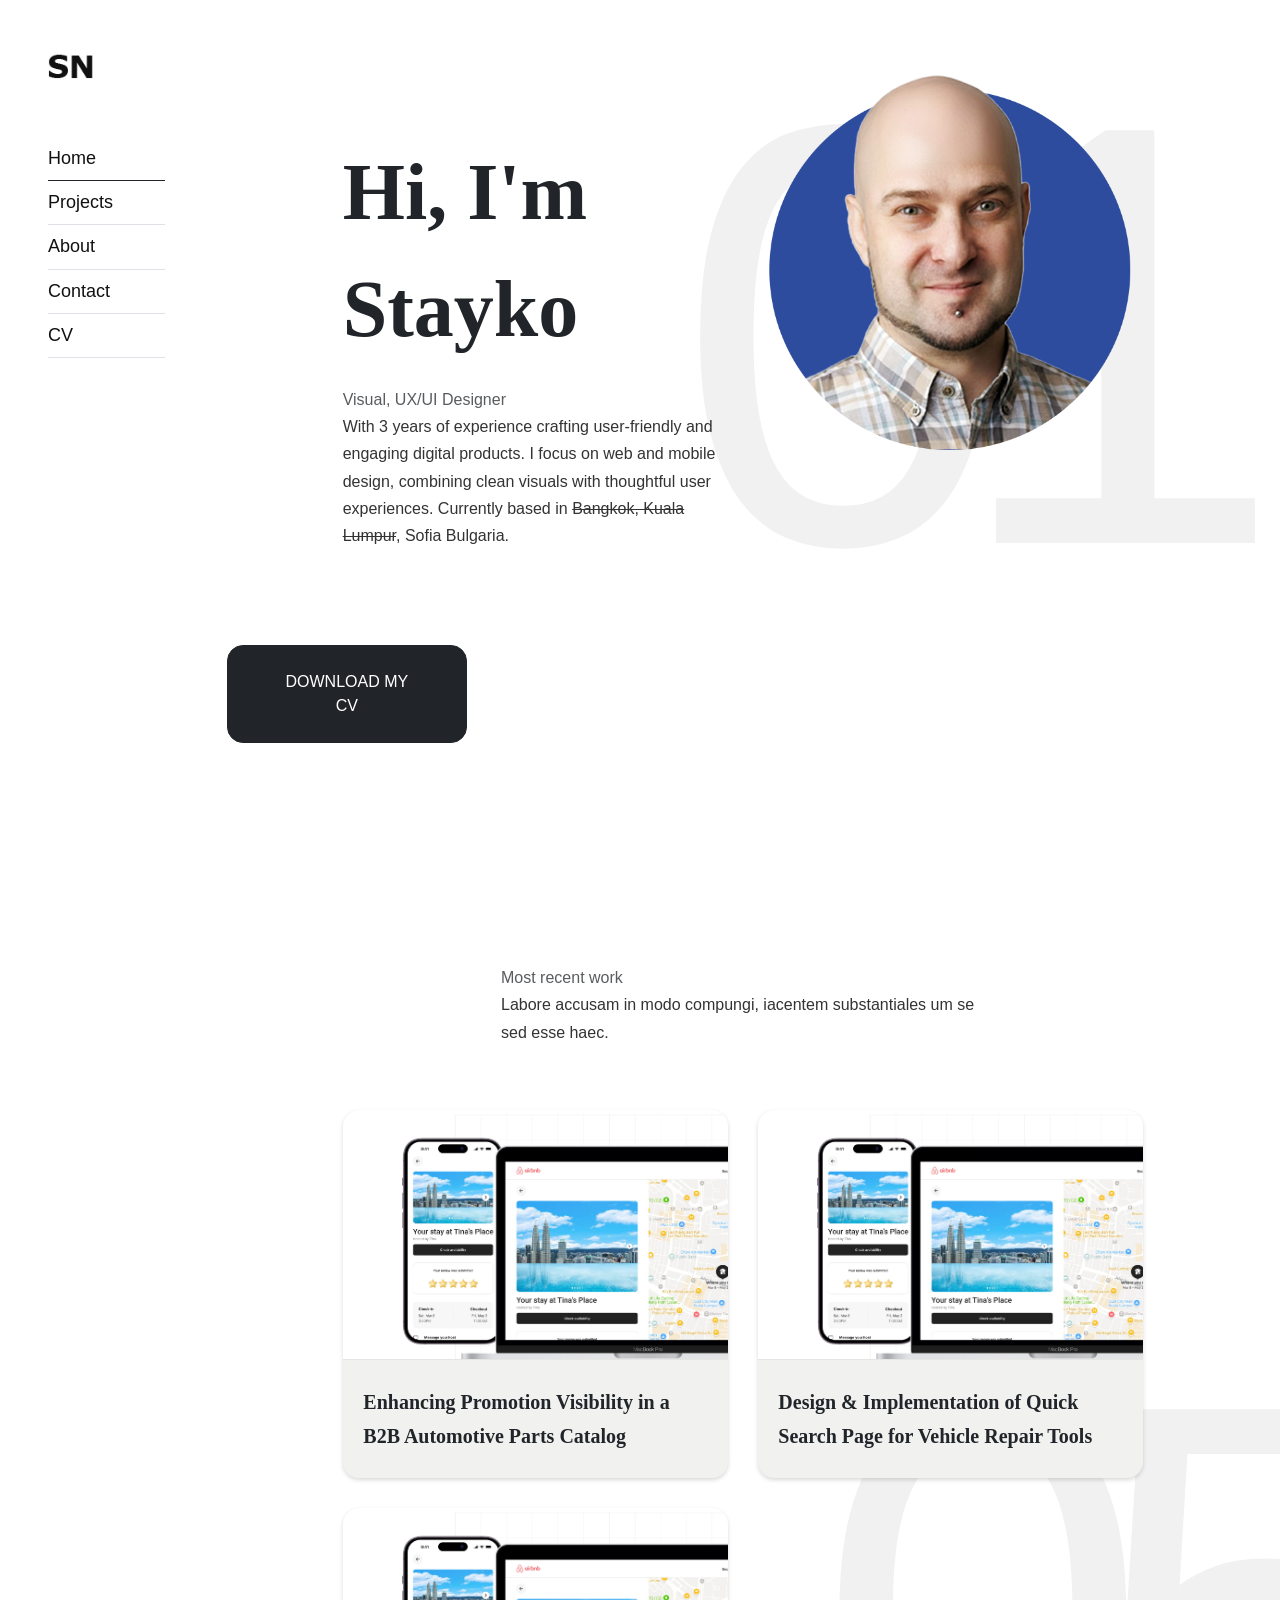
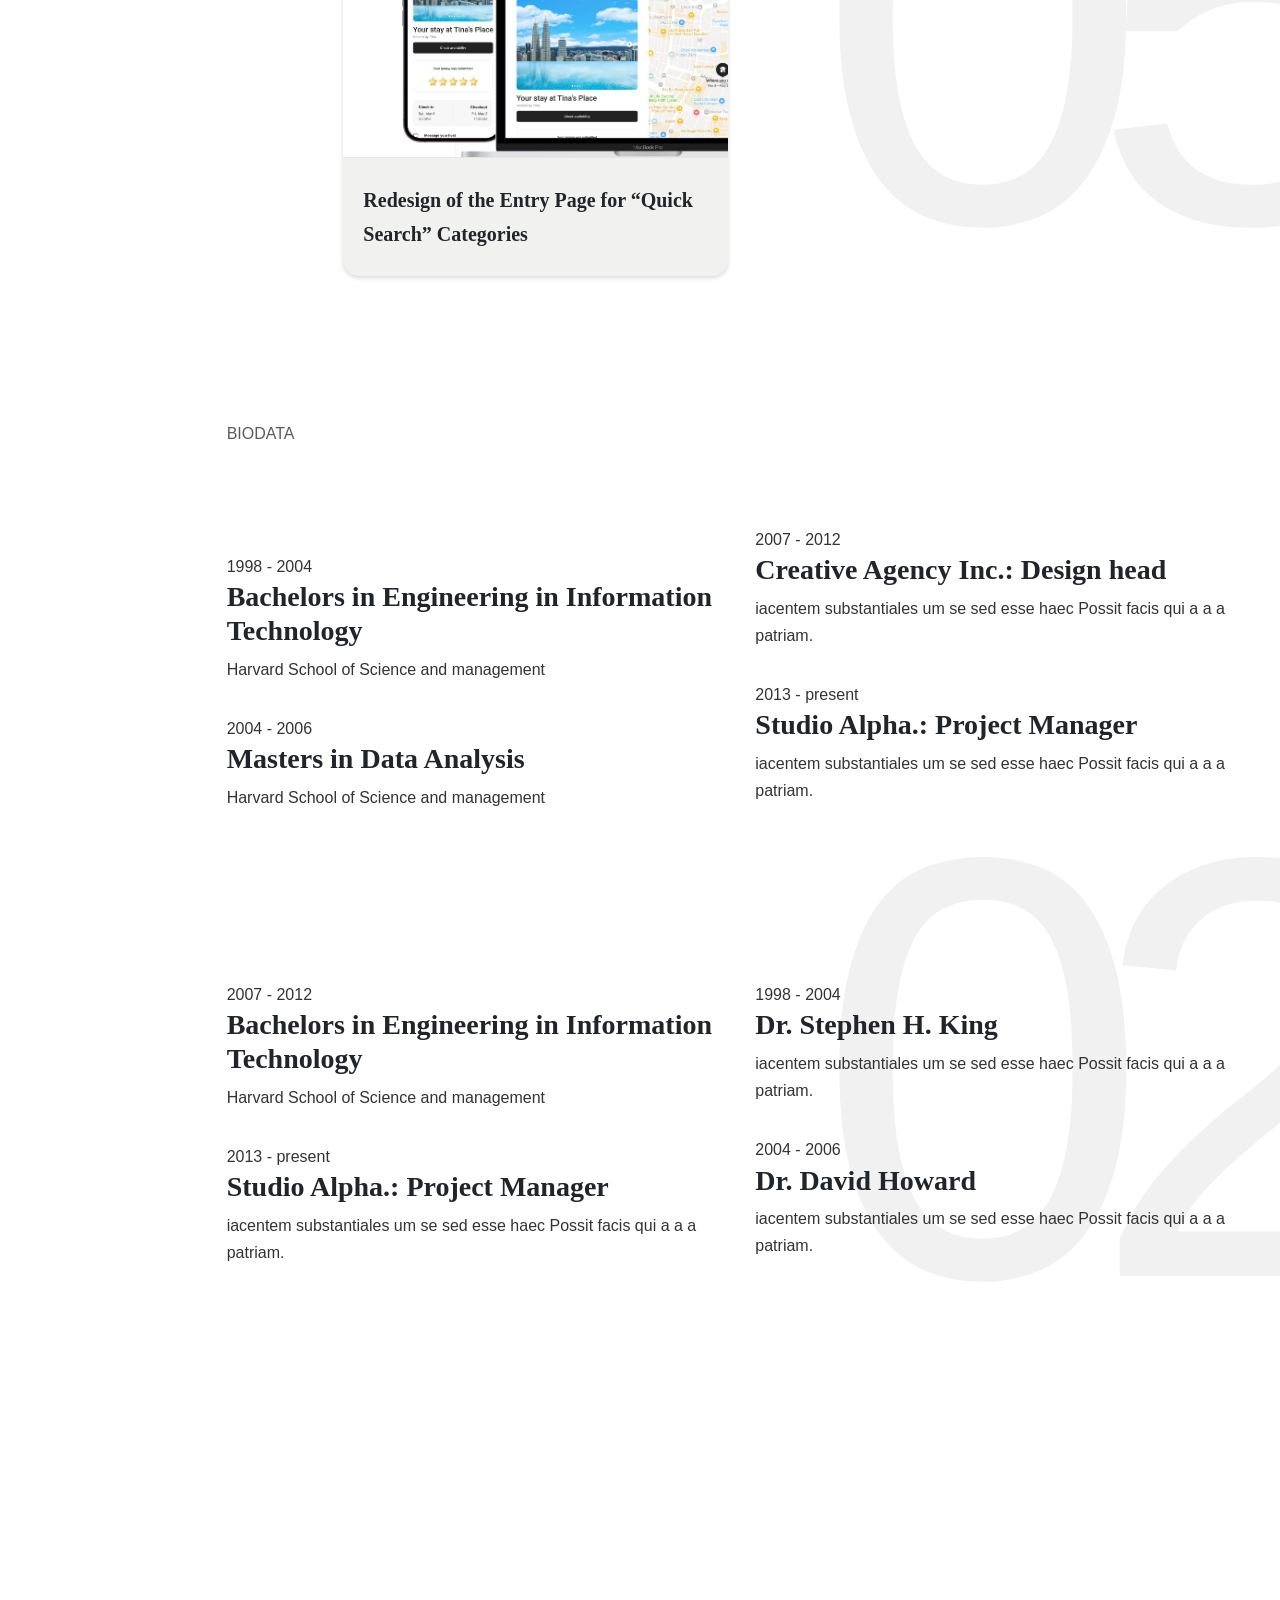
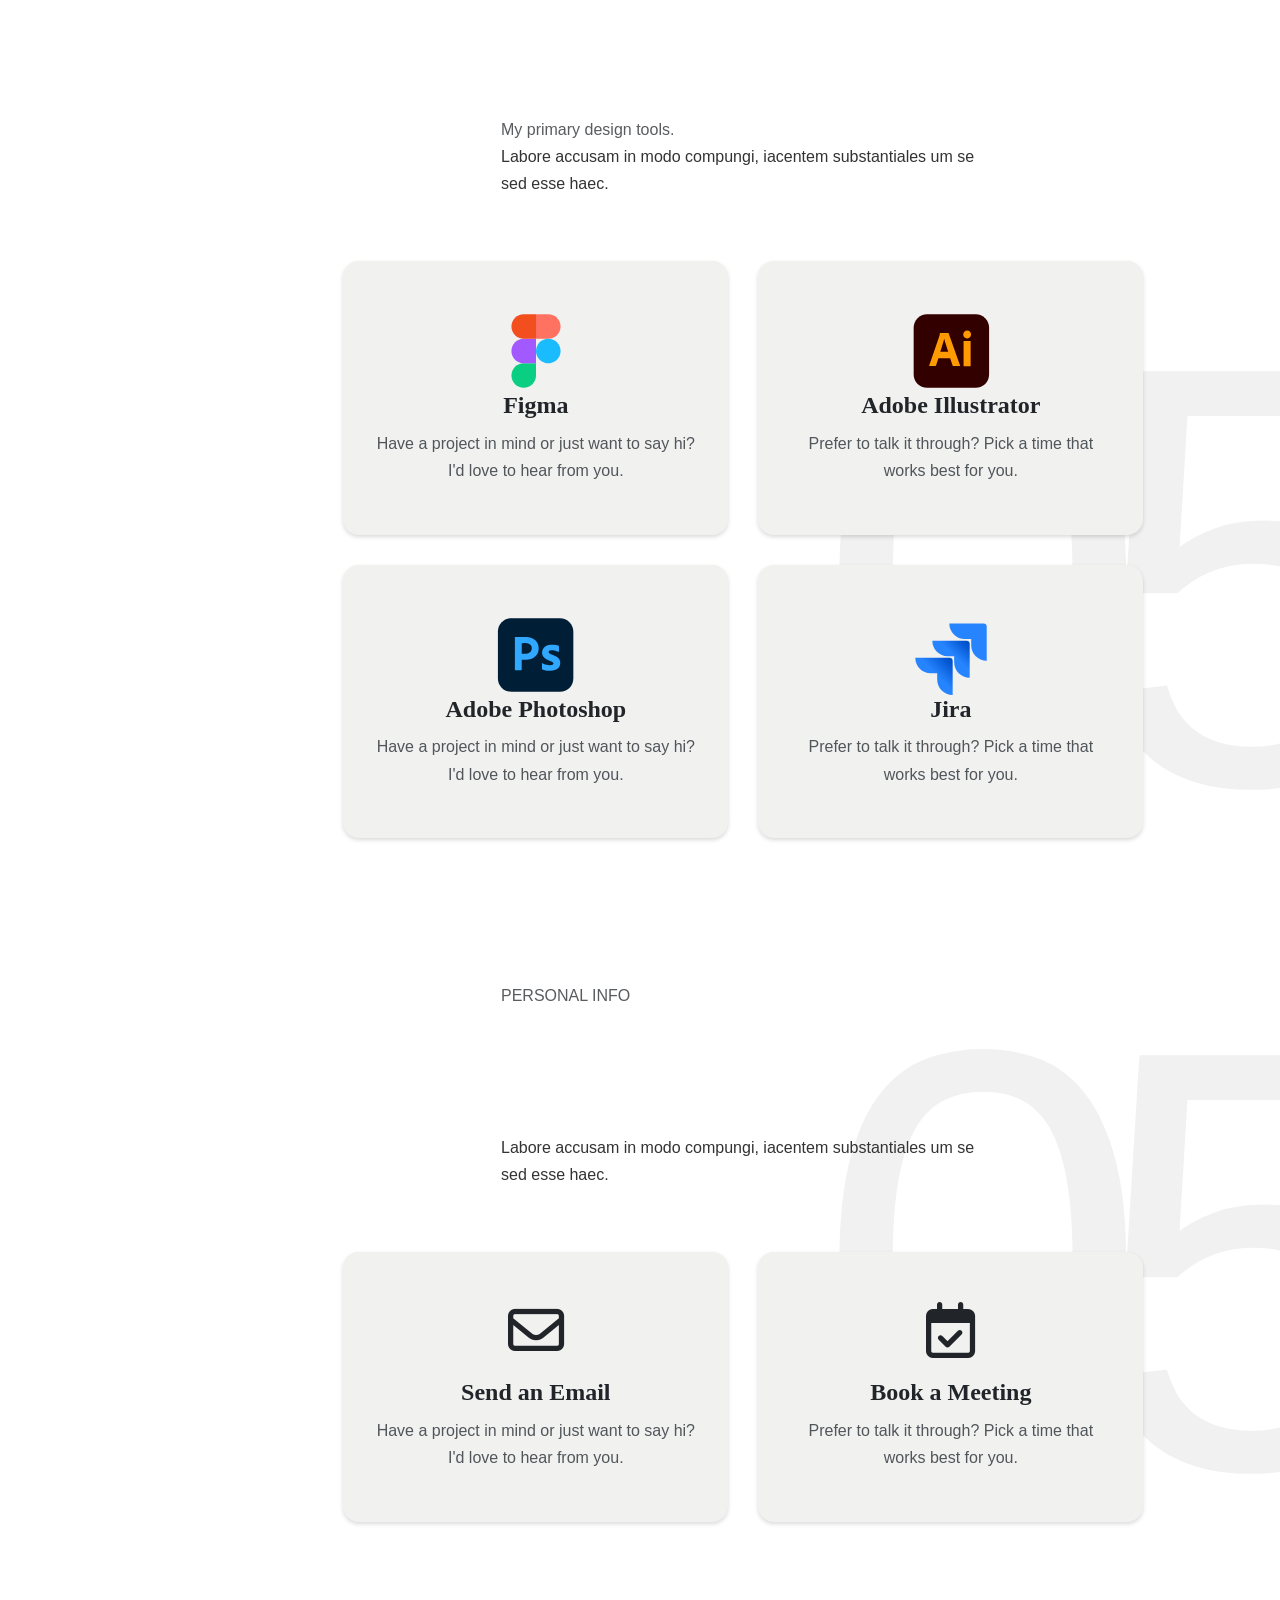
==== commit 08f02c6d: "Update index.html" ====
--- a/index.html
+++ b/index.html
@@ -228,7 +228,7 @@
                 <div class="col-12 aos-init" data-aos="fade-up">
                   <div class="contact-btn-grid">
                     <!-- Card 1 -->
-              <a href="#" class="custom-card portfolio-card">
+              <a href="https://staikone.github.io/Portfolio-V3-Anttigravity/case-studies/Project-1.html" class="custom-card portfolio-card">
                 <img src="assets/Macbook Pro and iphone OPT.jpg" alt="Enhancing Promotion Visibility in a B2B Automotive Parts Catalog visual">
                 <div class="caption d-flex justify-content-between align-items-center">
                   <div class="title">Enhancing Promotion Visibility in a B2B Automotive Parts Catalog</div>
@@ -236,7 +236,7 @@
                 </div>
               </a>
               <!-- Card 2 -->
-              <a href="#" class="custom-card portfolio-card">
+              <a href="https://staikone.github.io/Portfolio-V3-Anttigravity/case-studies/Project-2.html" class="custom-card portfolio-card">
                 <img src="assets/Macbook Pro and iphone OPT.jpg" alt="Design & Implementation of Quick Search Page for Vehicle Repair Tools visual">
                 <div class="caption d-flex justify-content-between align-items-center">
                   <div class="title">Design & Implementation of Quick Search Page for Vehicle Repair Tools</div>
@@ -246,7 +246,7 @@
            
 
             <!-- Card 3 -->
-              <a href="#" class="custom-card portfolio-card">
+              <a href="https://staikone.github.io/Portfolio-V3-Anttigravity/case-studies/Project-3.html" class="custom-card portfolio-card">
                 <img src="assets/Macbook Pro and iphone OPT.jpg" alt="Redesign of the Entry Page for “Quick Search” Categories visual">
                 <div class="caption d-flex justify-content-between align-items-center">
                   <div class="title">Redesign of the Entry Page for “Quick Search” Categories</div>
